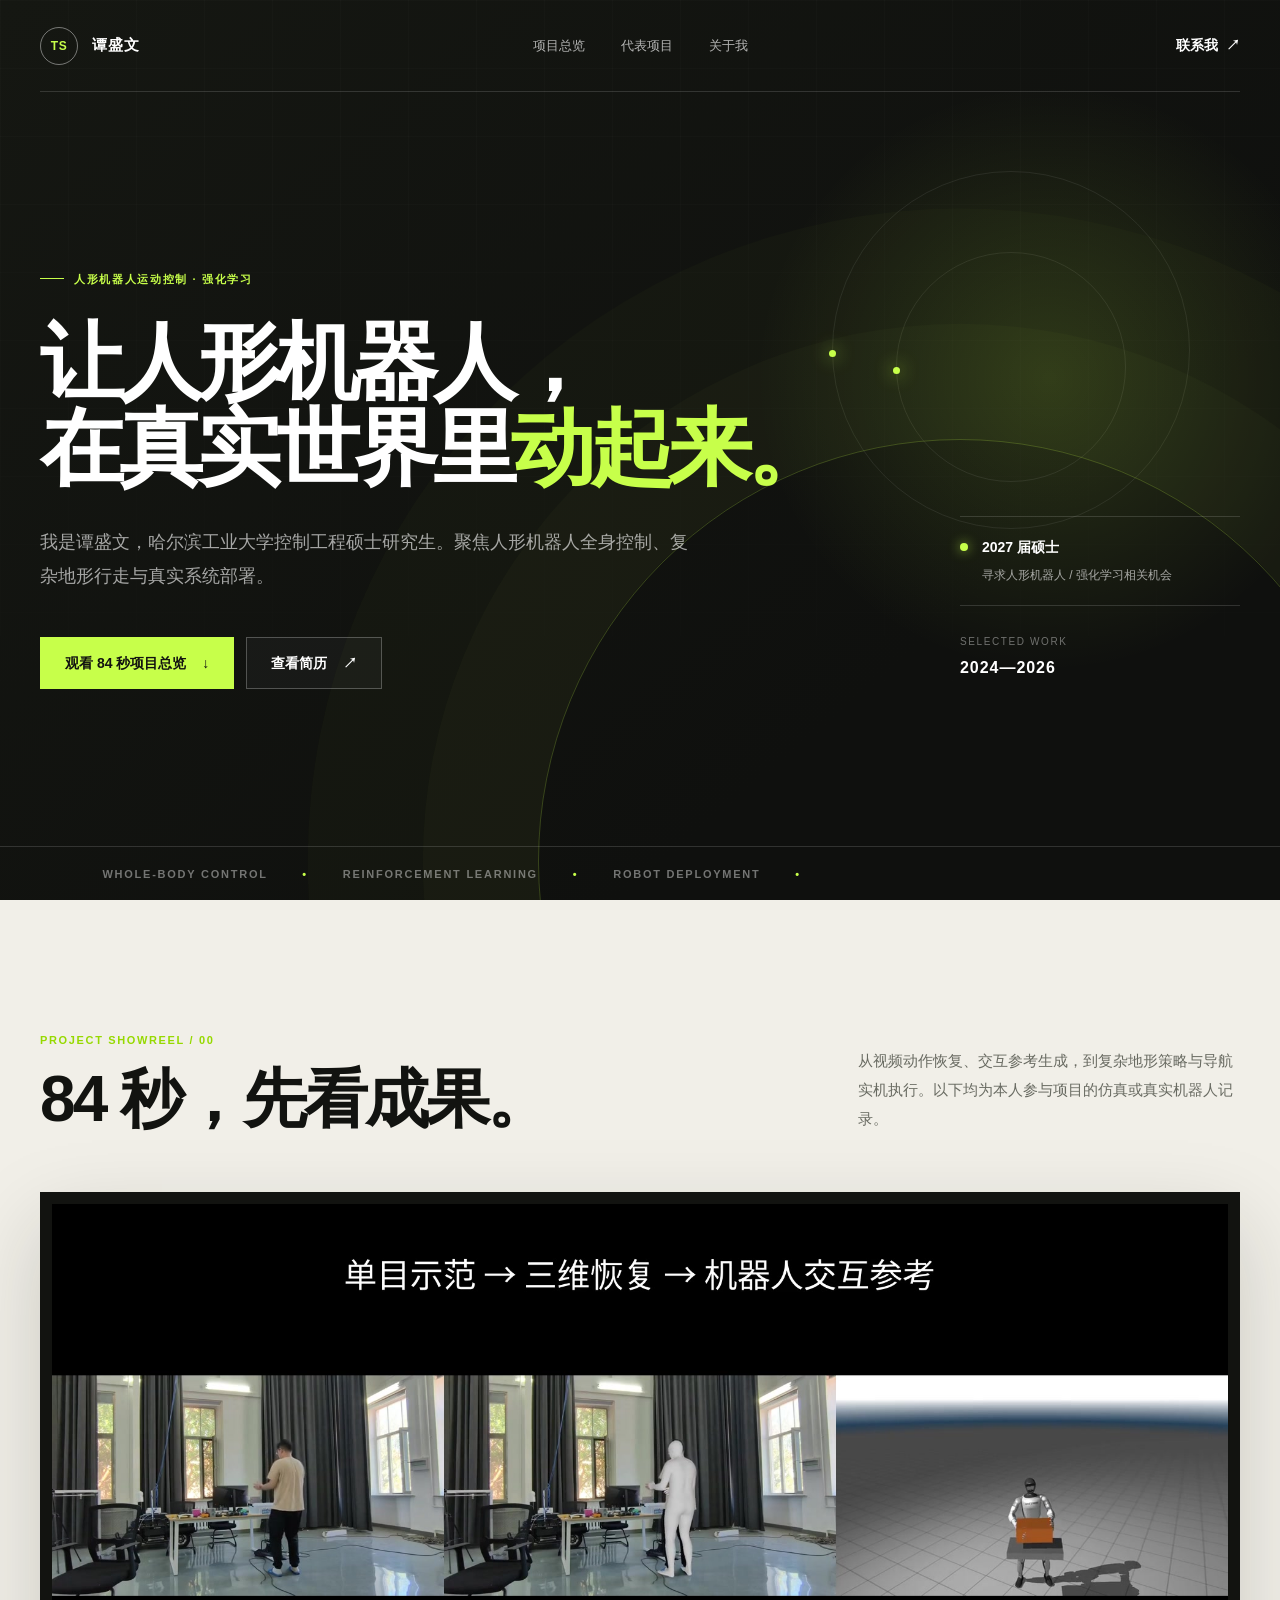
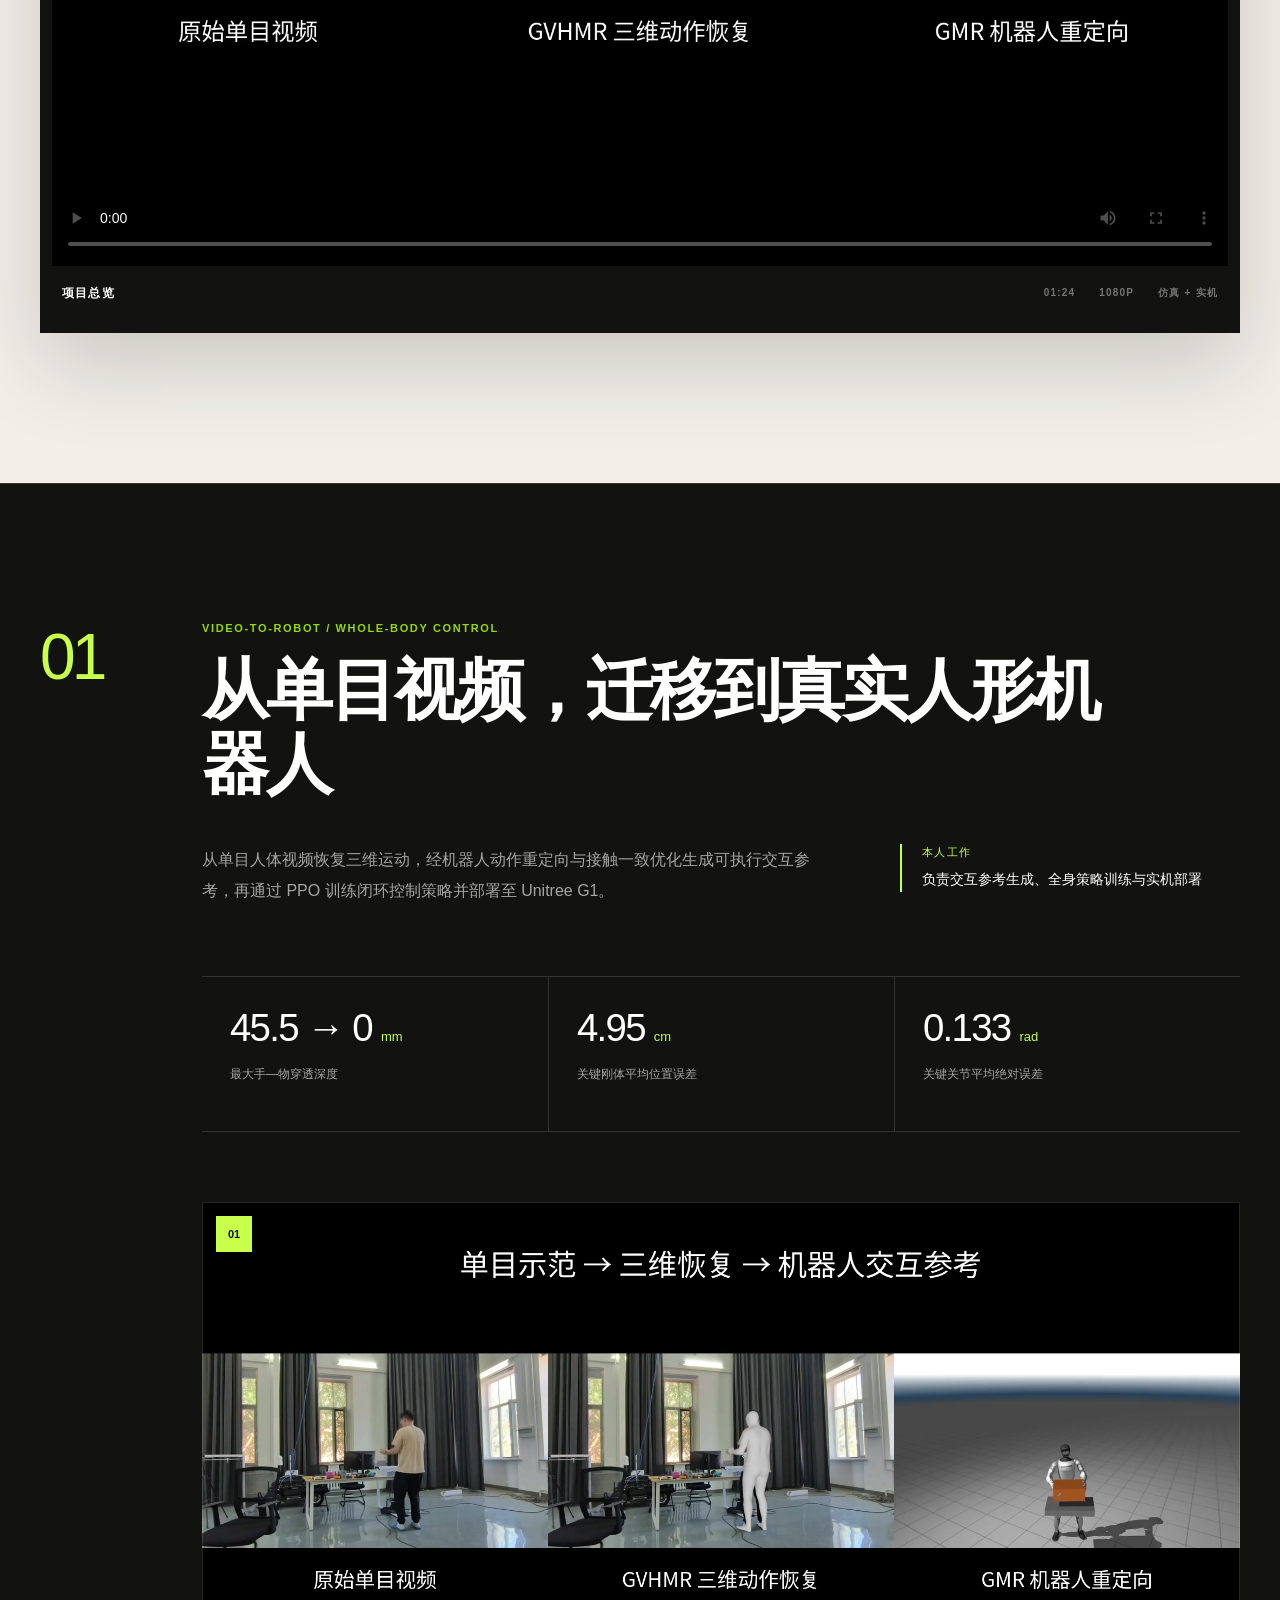
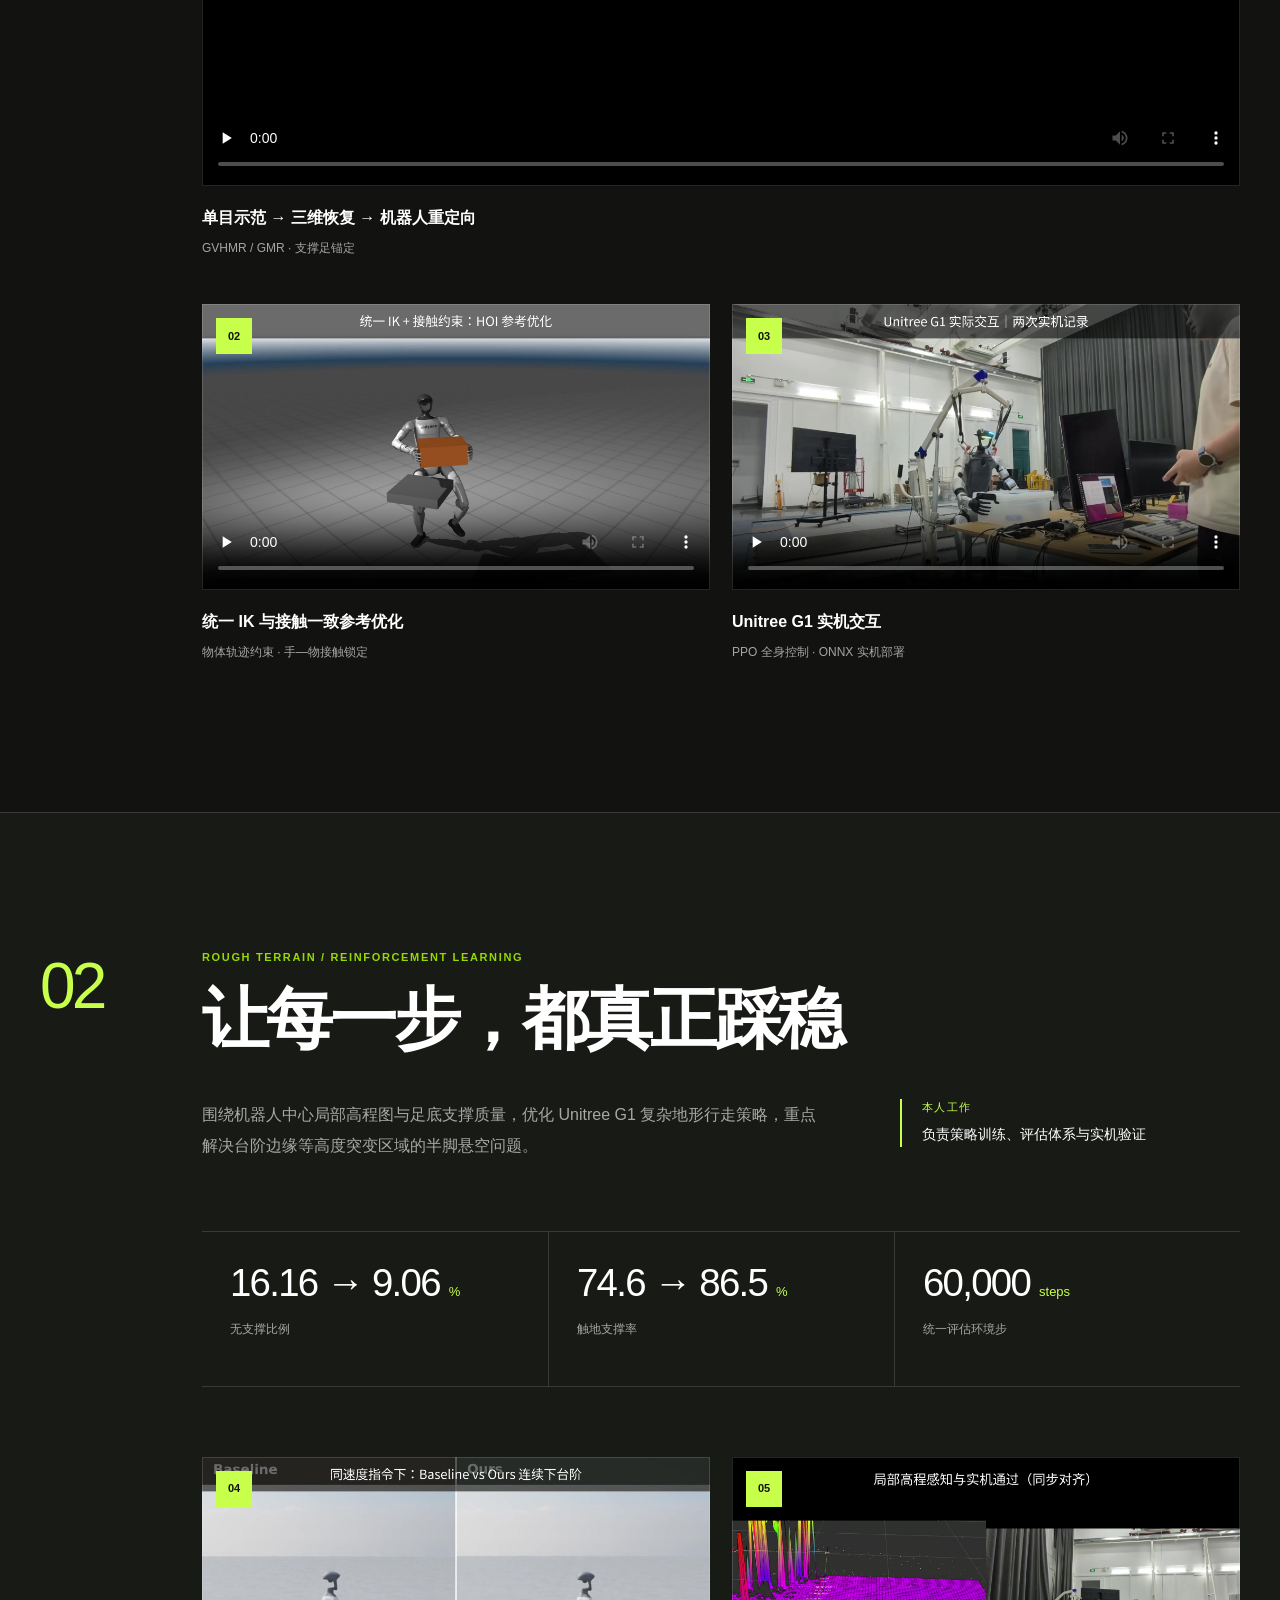
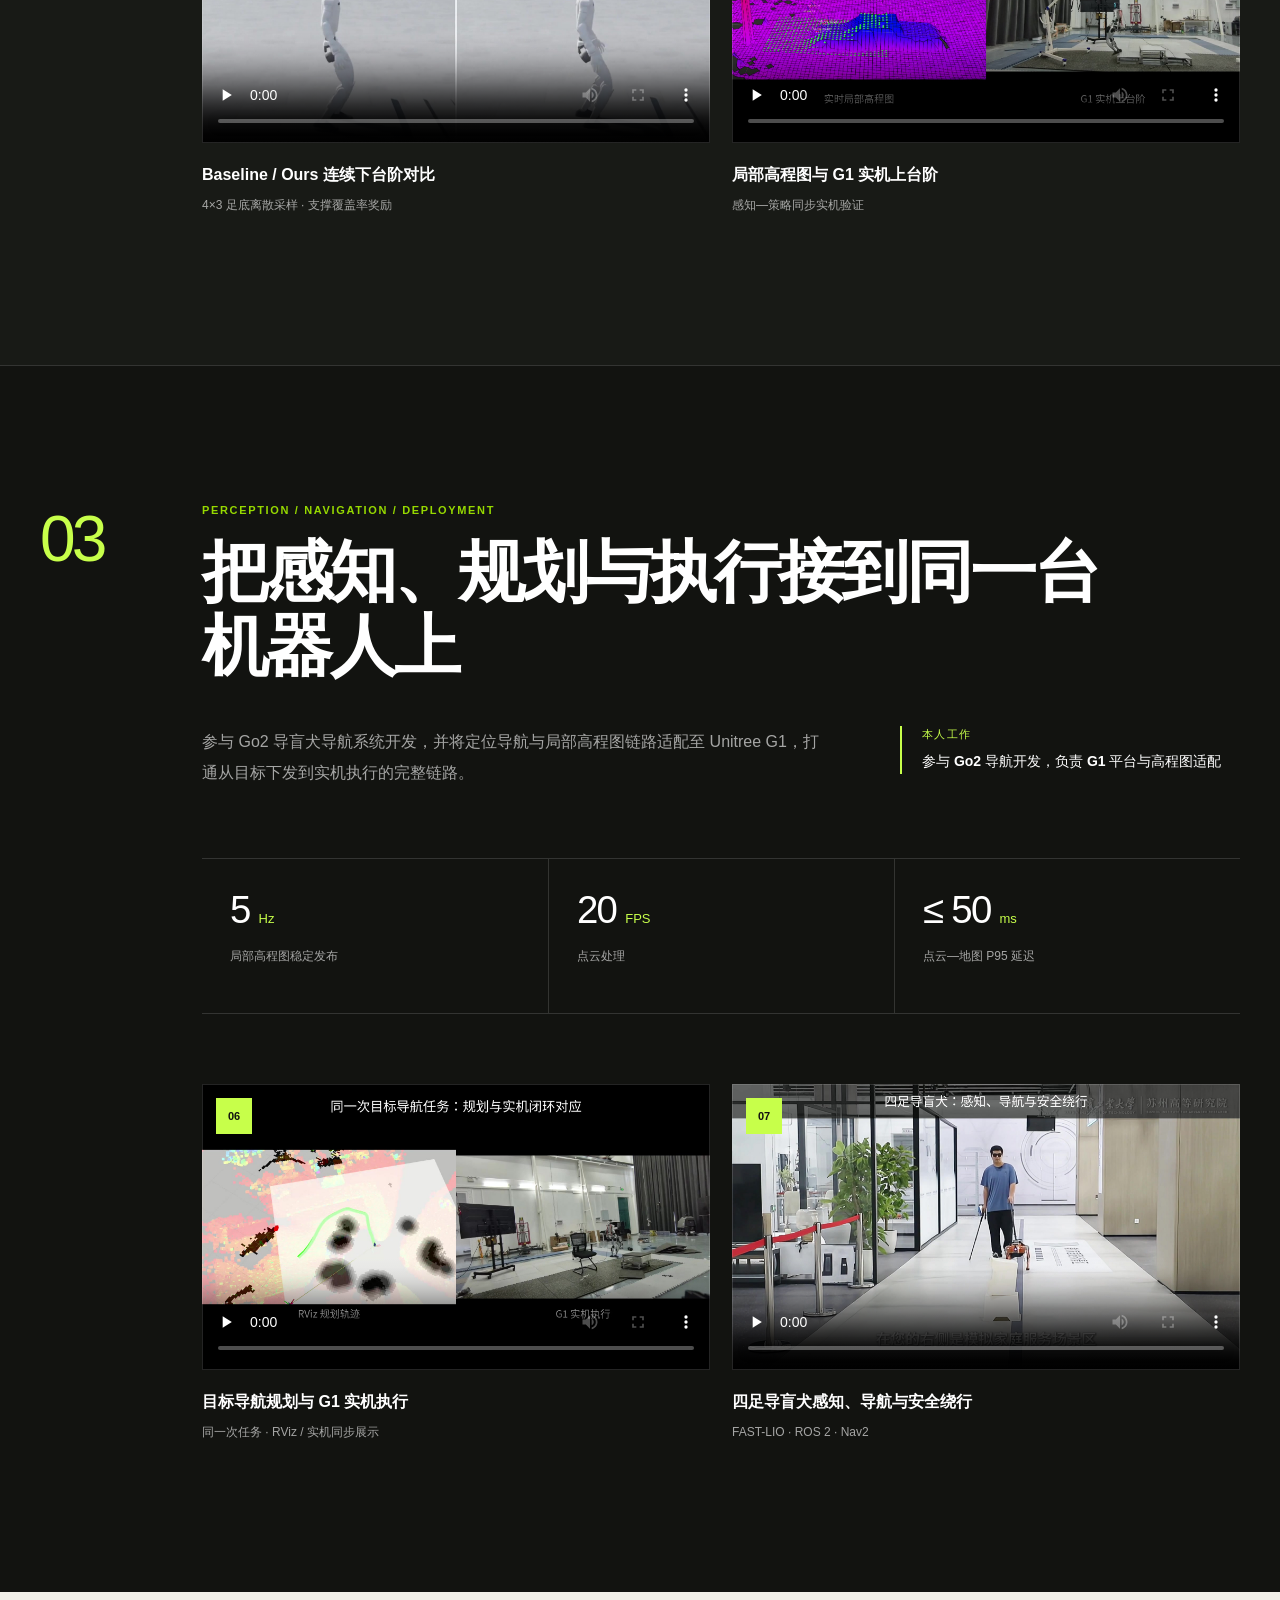
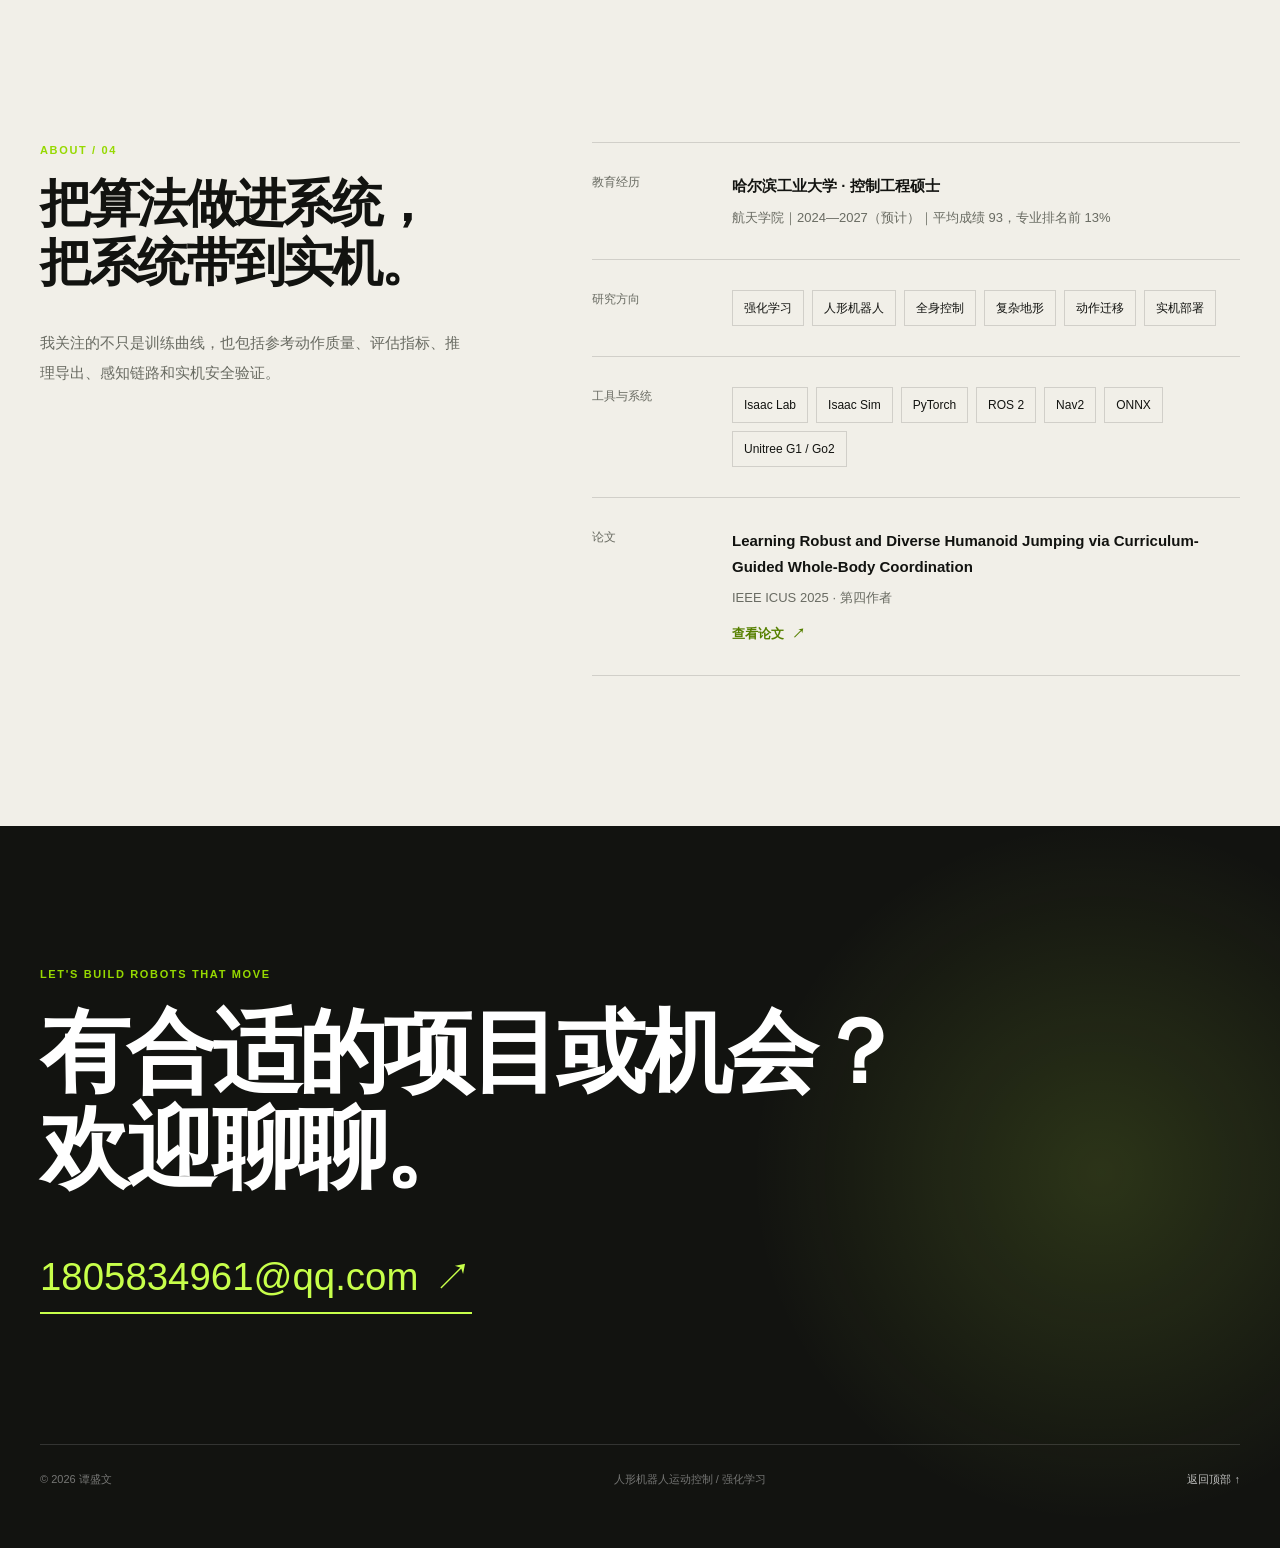
==== index.html @ d5a9093e "Publish portfolio" ====
<!DOCTYPE html><html lang="zh-CN"><head><meta charSet="utf-8"/><meta name="viewport" content="width=device-width, initial-scale=1"/><link rel="stylesheet" href="/_next/static/css/index.BsGzOQAM.css" data-rsc-css-href="/_next/static/css/index.BsGzOQAM.css" data-precedence="vite-rsc/importer-resources"/><link rel="modulepreload" fetchPriority="low" href="/_next/static/chunks/index-ku5cQ2Yy.js"/><script src="/_next/static/chunks/rolldown-runtime-C60lm6uB.js" type="module" async=""></script><script src="/_next/static/chunks/framework-BgSIrAUN.js" type="module" async=""></script><link rel="modulepreload" href="/_next/static/chunks/layout-segment-context-DFaE6hGH.js" crossorigin=""/><script>Object.assign(((self[Symbol.for("vinext.navigationRuntime")]??={bootstrap:{routeManifest:null},functions:{}}).bootstrap.rsc??={rsc:[]}),{params:{},nav:{"pathname":"/","searchParams":[]}})</script><link rel="modulepreload" href="/_next/static/chunks/index-ku5cQ2Yy.js" />
</head><body><main><nav class="site-nav" aria-label="主导航"><a class="brand" href="#top" aria-label="谭盛文首页"><span class="brand-mark">TS</span><span class="brand-name">谭盛文</span></a><div class="nav-links"><a href="#showreel">项目总览</a><a href="#projects">代表项目</a><a href="#about">关于我</a></div><a class="nav-contact" href="mailto:1805834961@qq.com">联系我 <span aria-hidden="true">↗</span></a></nav><header class="hero" id="top"><div class="hero-grid" aria-hidden="true"></div><div class="hero-orbit hero-orbit-one" aria-hidden="true"></div><div class="hero-orbit hero-orbit-two" aria-hidden="true"></div><div class="hero-content page-shell"><div class="hero-copy"><p class="eyebrow"><span></span> 人形机器人运动控制 · 强化学习</p><h1>让人形机器人，<br/>在真实世界里<span>动起来。</span></h1><p class="hero-lead">我是谭盛文，哈尔滨工业大学控制工程硕士研究生。聚焦人形机器人全身控制、复杂地形行走与真实系统部署。</p><div class="hero-actions"><a class="button button-primary" href="#showreel">观看 84 秒项目总览 <span aria-hidden="true">↓</span></a><a class="button button-ghost" href="/files/tan-shengwen-resume.pdf" target="_blank" rel="noreferrer">查看简历 <span aria-hidden="true">↗</span></a></div></div><div class="hero-side"><div class="status-card"><span class="status-dot"></span><div><strong>2027 届硕士</strong><span>寻求人形机器人 / 强化学习相关机会</span></div></div><div class="hero-index"><span>SELECTED WORK</span><strong>2024—2026</strong></div></div></div><div class="hero-marquee" aria-hidden="true"><div>WHOLE-BODY CONTROL <i>•</i> REINFORCEMENT LEARNING <i>•</i> ROBOT DEPLOYMENT <i>•</i></div></div></header><section class="showreel section-light" id="showreel"><div class="page-shell"><div class="section-heading section-heading-wide"><div><p class="section-kicker">PROJECT SHOWREEL / 00</p><h2>84 秒，先看成果。</h2></div><p>从视频动作恢复、交互参考生成，到复杂地形策略与导航实机执行。以下均为本人参与项目的仿真或真实机器人记录。</p></div><div class="showreel-frame"><video controls="" playsInline="" preload="metadata" poster="/images/project-demo-cover.jpg" aria-label="谭盛文人形机器人项目 84 秒总览"><source src="/videos/project-demo.mp4" type="video/mp4"/>你的浏览器暂不支持视频播放。</video><div class="showreel-meta"><span>项目总览</span><span>01:24</span><span>1080P</span><span>仿真 + 实机</span></div></div></div></section><section class="projects" id="projects"><article class="project" id="interaction"><div class="page-shell project-layout"><aside class="project-number" aria-hidden="true">01</aside><div class="project-content"><header class="project-header"><p class="section-kicker">VIDEO-TO-ROBOT / WHOLE-BODY CONTROL</p><h2>从单目视频，迁移到真实人形机器人</h2><div class="project-intro"><p>从单目人体视频恢复三维运动，经机器人动作重定向与接触一致优化生成可执行交互参考，再通过 PPO 训练闭环控制策略并部署至 Unitree G1。</p><div class="role-tag"><span>本人工作</span><strong>负责交互参考生成、全身策略训练与实机部署</strong></div></div></header><div class="metrics" aria-label="从单目视频，迁移到真实人形机器人关键数据"><div class="metric"><div class="metric-value">45.5 → 0<!-- --> <small>mm</small></div><span>最大手—物穿透深度</span></div><div class="metric"><div class="metric-value">4.95<!-- --> <small>cm</small></div><span>关键刚体平均位置误差</span></div><div class="metric"><div class="metric-value">0.133<!-- --> <small>rad</small></div><span>关键关节平均绝对误差</span></div></div><div class="clip-grid clip-grid-3"><figure class="clip-card"><div class="clip-media"><video controls="" playsInline="" preload="none" poster="/images/01_monocular_to_reference_cover.jpg" aria-label="单目示范 → 三维恢复 → 机器人重定向"><source src="/videos/01_monocular_to_reference.mp4" type="video/mp4"/>你的浏览器暂不支持视频播放。</video><span class="clip-index">01</span></div><figcaption><h3>单目示范 → 三维恢复 → 机器人重定向</h3><p>GVHMR / GMR · 支撑足锚定</p></figcaption></figure><figure class="clip-card"><div class="clip-media"><video controls="" playsInline="" preload="none" poster="/images/02_ik_contact_reference_cover.jpg" aria-label="统一 IK 与接触一致参考优化"><source src="/videos/02_ik_contact_reference.mp4" type="video/mp4"/>你的浏览器暂不支持视频播放。</video><span class="clip-index">02</span></div><figcaption><h3>统一 IK 与接触一致参考优化</h3><p>物体轨迹约束 · 手—物接触锁定</p></figcaption></figure><figure class="clip-card"><div class="clip-media"><video controls="" playsInline="" preload="none" poster="/images/03_real_interaction_cover.jpg" aria-label="Unitree G1 实机交互"><source src="/videos/03_real_interaction.mp4" type="video/mp4"/>你的浏览器暂不支持视频播放。</video><span class="clip-index">03</span></div><figcaption><h3>Unitree G1 实机交互</h3><p>PPO 全身控制 · ONNX 实机部署</p></figcaption></figure></div></div></div></article><article class="project" id="terrain"><div class="page-shell project-layout"><aside class="project-number" aria-hidden="true">02</aside><div class="project-content"><header class="project-header"><p class="section-kicker">ROUGH TERRAIN / REINFORCEMENT LEARNING</p><h2>让每一步，都真正踩稳</h2><div class="project-intro"><p>围绕机器人中心局部高程图与足底支撑质量，优化 Unitree G1 复杂地形行走策略，重点解决台阶边缘等高度突变区域的半脚悬空问题。</p><div class="role-tag"><span>本人工作</span><strong>负责策略训练、评估体系与实机验证</strong></div></div></header><div class="metrics" aria-label="让每一步，都真正踩稳关键数据"><div class="metric"><div class="metric-value">16.16 → 9.06<!-- --> <small>%</small></div><span>无支撑比例</span></div><div class="metric"><div class="metric-value">74.6 → 86.5<!-- --> <small>%</small></div><span>触地支撑率</span></div><div class="metric"><div class="metric-value">60,000<!-- --> <small>steps</small></div><span>统一评估环境步</span></div></div><div class="clip-grid clip-grid-2"><figure class="clip-card"><div class="clip-media"><video controls="" playsInline="" preload="none" poster="/images/04_terrain_baseline_vs_ours_cover.jpg" aria-label="Baseline / Ours 连续下台阶对比"><source src="/videos/04_terrain_baseline_vs_ours.mp4" type="video/mp4"/>你的浏览器暂不支持视频播放。</video><span class="clip-index">04</span></div><figcaption><h3>Baseline / Ours 连续下台阶对比</h3><p>4×3 足底离散采样 · 支撑覆盖率奖励</p></figcaption></figure><figure class="clip-card"><div class="clip-media"><video controls="" playsInline="" preload="none" poster="/images/05_g1_real_stairs_cover.jpg" aria-label="局部高程图与 G1 实机上台阶"><source src="/videos/05_g1_real_stairs.mp4" type="video/mp4"/>你的浏览器暂不支持视频播放。</video><span class="clip-index">05</span></div><figcaption><h3>局部高程图与 G1 实机上台阶</h3><p>感知—策略同步实机验证</p></figcaption></figure></div></div></div></article><article class="project" id="navigation"><div class="page-shell project-layout"><aside class="project-number" aria-hidden="true">03</aside><div class="project-content"><header class="project-header"><p class="section-kicker">PERCEPTION / NAVIGATION / DEPLOYMENT</p><h2>把感知、规划与执行接到同一台机器人上</h2><div class="project-intro"><p>参与 Go2 导盲犬导航系统开发，并将定位导航与局部高程图链路适配至 Unitree G1，打通从目标下发到实机执行的完整链路。</p><div class="role-tag"><span>本人工作</span><strong>参与 Go2 导航开发，负责 G1 平台与高程图适配</strong></div></div></header><div class="metrics" aria-label="把感知、规划与执行接到同一台机器人上关键数据"><div class="metric"><div class="metric-value">5<!-- --> <small>Hz</small></div><span>局部高程图稳定发布</span></div><div class="metric"><div class="metric-value">20<!-- --> <small>FPS</small></div><span>点云处理</span></div><div class="metric"><div class="metric-value">≤ 50<!-- --> <small>ms</small></div><span>点云—地图 P95 延迟</span></div></div><div class="clip-grid clip-grid-2"><figure class="clip-card"><div class="clip-media"><video controls="" playsInline="" preload="none" poster="/images/06_navigation_planning_execution_cover.jpg" aria-label="目标导航规划与 G1 实机执行"><source src="/videos/06_navigation_planning_execution.mp4" type="video/mp4"/>你的浏览器暂不支持视频播放。</video><span class="clip-index">06</span></div><figcaption><h3>目标导航规划与 G1 实机执行</h3><p>同一次任务 · RViz / 实机同步展示</p></figcaption></figure><figure class="clip-card"><div class="clip-media"><video controls="" playsInline="" preload="none" poster="/images/07_guide_dog_demo_cover.jpg" aria-label="四足导盲犬感知、导航与安全绕行"><source src="/videos/07_guide_dog_demo.mp4" type="video/mp4"/>你的浏览器暂不支持视频播放。</video><span class="clip-index">07</span></div><figcaption><h3>四足导盲犬感知、导航与安全绕行</h3><p>FAST-LIO · ROS 2 · Nav2</p></figcaption></figure></div></div></div></article></section><section class="about section-light" id="about"><div class="page-shell about-grid"><div class="about-title"><p class="section-kicker">ABOUT / 04</p><h2>把算法做进系统，<br/>把系统带到实机。</h2><p>我关注的不只是训练曲线，也包括参考动作质量、评估指标、推理导出、感知链路和实机安全验证。</p></div><div class="about-details"><div class="about-row"><span>教育经历</span><div><strong>哈尔滨工业大学 · 控制工程硕士</strong><p>航天学院｜2024—2027（预计）｜平均成绩 93，专业排名前 13%</p></div></div><div class="about-row"><span>研究方向</span><div class="skill-cloud"><i>强化学习</i><i>人形机器人</i><i>全身控制</i><i>复杂地形</i><i>动作迁移</i><i>实机部署</i></div></div><div class="about-row"><span>工具与系统</span><div class="skill-cloud"><i>Isaac Lab</i><i>Isaac Sim</i><i>PyTorch</i><i>ROS 2</i><i>Nav2</i><i>ONNX</i><i>Unitree G1 / Go2</i></div></div><div class="about-row"><span>论文</span><div><strong>Learning Robust and Diverse Humanoid Jumping via Curriculum-Guided Whole-Body Coordination</strong><p>IEEE ICUS 2025 · 第四作者</p><a class="text-link" href="https://doi.org/10.1109/ICUS66297.2025.11295093" target="_blank" rel="noreferrer">查看论文 <span aria-hidden="true">↗</span></a></div></div></div></div></section><footer class="footer" id="contact"><div class="page-shell"><p class="section-kicker">LET&#x27;S BUILD ROBOTS THAT MOVE</p><h2>有合适的项目或机会？<br/>欢迎聊聊。</h2><a class="footer-email" href="mailto:1805834961@qq.com">1805834961@qq.com <span aria-hidden="true">↗</span></a><div class="footer-bottom"><span>© 2026 谭盛文</span><span>人形机器人运动控制 / 强化学习</span><a href="#top">返回顶部 ↑</a></div></div></footer></main><!--$--><!--/$--><div hidden=""><!--$--><div hidden=""><title>谭盛文｜人形机器人运动控制与强化学习</title><meta name="description" content="谭盛文的个人作品集：人形机器人全身控制、复杂地形行走、动作迁移与真实机器人系统部署。"><meta property="og:title" content="谭盛文｜人形机器人运动控制与强化学习"><meta property="og:description" content="谭盛文的个人作品集：人形机器人全身控制、复杂地形行走、动作迁移与真实机器人系统部署。"><meta property="og:type" content="website"><meta property="og:locale" content="zh_CN"><meta property="og:image" content="https://kight71.github.io/og.png"><meta property="og:image:width" content="1792"><meta property="og:image:height" content="935"><meta property="og:image:alt" content="谭盛文｜人形机器人运动控制与强化学习"><meta name="twitter:card" content="summary_large_image"><meta name="twitter:title" content="谭盛文｜人形机器人运动控制与强化学习"><meta name="twitter:description" content="谭盛文的个人作品集：人形机器人全身控制、复杂地形行走、动作迁移与真实机器人系统部署。"><meta name="twitter:image" content="https://kight71.github.io/og.png"></div><!--/$--></div><script type="module" src="/_next/static/chunks/index-ku5cQ2Yy.js" id="_R_" async=""></script><script>((self[Symbol.for("vinext.navigationRuntime")]??={bootstrap:{routeManifest:null},functions:{}}).bootstrap.rsc??={rsc:[]}).rsc.push("4:I[\"8c0f216c4604\",[],\"Children\",1]\n")</script><script>((self[Symbol.for("vinext.navigationRuntime")]??={bootstrap:{routeManifest:null},functions:{}}).bootstrap.rsc??={rsc:[]}).rsc.push("5:I[\"593f344dc510\",[],\"GlobalErrorBoundary\",1]\n")</script><script>((self[Symbol.for("vinext.navigationRuntime")]??={bootstrap:{routeManifest:null},functions:{}}).bootstrap.rsc??={rsc:[]}).rsc.push("6:I[\"0b874ad30386\",[],\"default\",1]\n")</script><script>((self[Symbol.for("vinext.navigationRuntime")]??={bootstrap:{routeManifest:null},functions:{}}).bootstrap.rsc??={rsc:[]}).rsc.push("7:I[\"593f344dc510\",[],\"ErrorBoundary\",1]\n")</script><script>((self[Symbol.for("vinext.navigationRuntime")]??={bootstrap:{routeManifest:null},functions:{}}).bootstrap.rsc??={rsc:[]}).rsc.push("8:I[\"15c18cfaeeff\",[],\"LayoutSegmentProvider\",1]\n")</script><script>((self[Symbol.for("vinext.navigationRuntime")]??={bootstrap:{routeManifest:null},functions:{}}).bootstrap.rsc??={rsc:[]}).rsc.push("9:I[\"8c0f216c4604\",[],\"Slot\",1]\n")</script><script>((self[Symbol.for("vinext.navigationRuntime")]??={bootstrap:{routeManifest:null},functions:{}}).bootstrap.rsc??={rsc:[]}).rsc.push("a:I[\"9276801271d6\",[],\"AppRouterScrollTarget\",1]\n")</script><script>((self[Symbol.for("vinext.navigationRuntime")]??={bootstrap:{routeManifest:null},functions:{}}).bootstrap.rsc??={rsc:[]}).rsc.push("b:I[\"593f344dc510\",[],\"RedirectBoundary\",1]\n")</script><script>((self[Symbol.for("vinext.navigationRuntime")]??={bootstrap:{routeManifest:null},functions:{}}).bootstrap.rsc??={rsc:[]}).rsc.push("c:\"$Sreact.suspense\"\n")</script><script>((self[Symbol.for("vinext.navigationRuntime")]??={bootstrap:{routeManifest:null},functions:{}}).bootstrap.rsc??={rsc:[]}).rsc.push(":HL[\"/_next/static/css/index.BsGzOQAM.css\",\"style\"     ]\n")</script><script>((self[Symbol.for("vinext.navigationRuntime")]??={bootstrap:{routeManifest:null},functions:{}}).bootstrap.rsc??={rsc:[]}).rsc.push("0:{\"__route\":\"route:/\",\"__interceptionContext\":null,\"__layoutIds\":[\"layout:/\"],\"__rootLayout\":\"/\",\"__sourcePage\":\"/page\",\"__vinext_streaming_metadata_body:route:/\":\"$L1\",\"__vinext_streaming_metadata_outlet:route:/\":\"$L2\",\"page:/\":\"$L3\",\"layout:/\":[[[[\"$\",\"link\",\"css:/_next/static/css/index.BsGzOQAM.css\",{\"rel\":\"stylesheet\",\"precedence\":\"vite-rsc/importer-resources\",\"href\":\"/_next/static/css/index.BsGzOQAM.css\",\"data-rsc-css-href\":\"/_next/static/css/index.BsGzOQAM.css\"}],\"$undefined\"],[\"$\",\"html\",null,{\"lang\":\"zh-CN\",\"children\":[\"$\",\"body\",null,{\"children\":[\"$\",\"$L4\",null,{}]}]}]],null],\"route:/\":[[[\"$\",\"meta\",null,{\"charSet\":\"utf-8\"}],null,[[\"$\",\"meta\",\"0\",{\"name\":\"viewport\",\"content\":\"width=device-width, initial-scale=1\"}]]],[\"$\",\"$L5\",null,{\"fallback\":\"$6\",\"children\":[\"$\",\"$L7\",null,{\"fallback\":\"$6\",\"children\":[\"$\",\"$L8\",null,{\"providerId\":\"layout:/\",\"segmentMap\":{\"children\":[]},\"children\":[\"$\",\"$L9\",null,{\"id\":\"layout:/\",\"parallelSlots\":\"$undefined\",\"children\":[\"$\",\"$La\",null,{\"children\":[\"$\",\"$Lb\",null,{\"children\":[[\"$\",\"$L8\",null,{\"providerId\":\"page:/\",\"segmentMap\":{\"children\":[\"__PAGE__\"]},\"children\":[\"$\",\"$L9\",null,{\"id\":\"page:/\"}]}],[\"$\",\"$c\",null,{\"fallback\":null,\"children\":[\"$\",\"$L9\",null,{\"id\":\"__vinext_streaming_metadata_outlet:route:/\"}]}]]}]}]}]}]}]}],null,[\"$\",\"div\",null,{\"hidden\":true,\"children\":[\"$\",\"$c\",null,{\"fallback\":null,\"children\":[\"$\",\"$L9\",null,{\"id\":\"__vinext_streaming_metadata_body:route:/\"}]}]}]],\"__layoutFlags\":{\"layout:/\":\"s\"},\"__artifactCompatibility\":{\"schemaVersion\":1,\"graphVersion\":\"app-route-graph:1177fd80f83fa7b0\",\"deploymentVersion\":\"04f070d0-1db5-4d54-81cc-ac500a8a8ccc\",\"appElementsSchemaVersion\":1,\"rscPayloadSchemaVersion\":1,\"rootBoundaryId\":\"/\",\"renderEpoch\":null},\"__renderObservation\":{\"schemaVersion\":1,\"output\":{\"kind\":\"app-rsc\",\"mountedSlotsFingerprint\":null,\"renderEpoch\":null,\"rootBoundaryId\":\"/\",\"routeId\":\"route:/\"},\"completeness\":\"partial\",\"boundaryOutcome\":{\"kind\":\"unknown\"},\"requestApis\":[{\"kind\":\"connection\",\"status\":\"unknown\"},{\"kind\":\"cookies\",\"status\":\"unknown\"},{\"kind\":\"draftMode\",\"status\":\"unknown\"},{\"kind\":\"headers\",\"status\":\"observed\"},{\"kind\":\"params\",\"status\":\"unknown\"},{\"kind\":\"searchParams\",\"status\":\"unknown\"}],\"dynamicFetches\":[],\"cacheTags\":[\"/\",\"_N_T_/\",\"_N_T_/index\",\"_N_T_/layout\",\"_N_T_/page\"],\"pathTags\":[\"/\"],\"cacheability\":\"unknown\",\"downgrade\":{\"target\":\"freshRender\",\"reasons\":[{\"code\":\"CP_DOWNGRADE_CACHEABILITY_UNKNOWN\",\"target\":\"freshRender\"},{\"code\":\"CP_DOWNGRADE_INCOMPLETE_OBSERVATION\",\"completeness\":\"partial\",\"target\":\"freshRender\"},{\"code\":\"CP_DOWNGRADE_UNKNOWN_REQUEST_API\",\"requestApi\":\"connection\",\"target\":\"freshRender\"},{\"code\":\"CP_DOWNGRADE_UNKNOWN_REQUEST_API\",\"requestApi\":\"cookies\",\"target\":\"freshRender\"},{\"code\":\"CP_DOWNGRADE_UNKNOWN_REQUEST_API\",\"requestApi\":\"draftMode\",\"target\":\"freshRender\"},{\"code\":\"CP_DOWNGRADE_PRIVATE_REQUEST_API\",\"requestApi\":\"headers\",\"target\":\"private\"},{\"code\":\"CP_DOWNGRADE_UNKNOWN_REQUEST_API\",\"requestApi\":\"params\",\"target\":\"freshRender\"},{\"code\":\"CP_DOWNGRADE_UNKNOWN_REQUEST_API\",\"requestApi\":\"searchParams\",\"target\":\"freshRender\"}],\"fallback\":{\"kind\":\"breakerFallback\",\"code\":\"CP_PRIVATE_DYNAMIC_DOWNGRADE\",\"mode\":\"renderFresh\",\"scope\":\"affectedOutput\",\"fields\":{\"reasonCodes\":[\"CP_DOWNGRADE_CACHEABILITY_UNKNOWN\",\"CP_DOWNGRADE_INCOMPLETE_OBSERVATION\",\"CP_DOWNGRADE_UNKNOWN_REQUEST_API\",\"CP_DOWNGRADE_UNKNOWN_REQUEST_API\",\"CP_DOWNGRADE_UNKNOWN_REQUEST_API\",\"CP_DOWNGRADE_PRIVATE_REQUEST_API\",\"CP_DOWNGRADE_UNKNOWN_REQUEST_API\",\"CP_DOWNGRADE_UNKNOWN_REQUEST_API\"],\"target\":\"freshRender\"}},\"isPublicCacheCandidate\":false}}}\n")</script><script>((self[Symbol.for("vinext.navigationRuntime")]??={bootstrap:{routeManifest:null},functions:{}}).bootstrap.rsc??={rsc:[]}).rsc.push("1:[\"$\",\"div\",null,{\"hidden\":true,\"dangerouslySetInnerHTML\":{\"__html\":\"\u003ctitle\u003e谭盛文｜人形机器人运动控制与强化学习\u003c/title\u003e\u003cmeta name=\\\"description\\\" content=\\\"谭盛文的个人作品集：人形机器人全身控制、复杂地形行走、动作迁移与真实机器人系统部署。\\\"\u003e\u003cmeta property=\\\"og:title\\\" content=\\\"谭盛文｜人形机器人运动控制与强化学习\\\"\u003e\u003cmeta property=\\\"og:description\\\" content=\\\"谭盛文的个人作品集：人形机器人全身控制、复杂地形行走、动作迁移与真实机器人系统部署。\\\"\u003e\u003cmeta property=\\\"og:type\\\" content=\\\"website\\\"\u003e\u003cmeta property=\\\"og:locale\\\" content=\\\"zh_CN\\\"\u003e\u003cmeta property=\\\"og:image\\\" content=\\\"https://kight71.github.io/og.png\\\"\u003e\u003cmeta property=\\\"og:image:width\\\" content=\\\"1792\\\"\u003e\u003cmeta property=\\\"og:image:height\\\" content=\\\"935\\\"\u003e\u003cmeta property=\\\"og:image:alt\\\" content=\\\"谭盛文｜人形机器人运动控制与强化学习\\\"\u003e\u003cmeta name=\\\"twitter:card\\\" content=\\\"summary_large_image\\\"\u003e\u003cmeta name=\\\"twitter:title\\\" content=\\\"谭盛文｜人形机器人运动控制与强化学习\\\"\u003e\u003cmeta name=\\\"twitter:description\\\" content=\\\"谭盛文的个人作品集：人形机器人全身控制、复杂地形行走、动作迁移与真实机器人系统部署。\\\"\u003e\u003cmeta name=\\\"twitter:image\\\" content=\\\"https://kight71.github.io/og.png\\\"\u003e\"}}]\n")</script><script>((self[Symbol.for("vinext.navigationRuntime")]??={bootstrap:{routeManifest:null},functions:{}}).bootstrap.rsc??={rsc:[]}).rsc.push("2:null\n")</script><script>((self[Symbol.for("vinext.navigationRuntime")]??={bootstrap:{routeManifest:null},functions:{}}).bootstrap.rsc??={rsc:[]}).rsc.push("3:[\"$\",\"main\",null,{\"children\":[[\"$\",\"nav\",null,{\"className\":\"site-nav\",\"aria-label\":\"主导航\",\"children\":[[\"$\",\"a\",null,{\"className\":\"brand\",\"href\":\"#top\",\"aria-label\":\"谭盛文首页\",\"children\":[[\"$\",\"span\",null,{\"className\":\"brand-mark\",\"children\":\"TS\"}],[\"$\",\"span\",null,{\"className\":\"brand-name\",\"children\":\"谭盛文\"}]]}],[\"$\",\"div\",null,{\"className\":\"nav-links\",\"children\":[[\"$\",\"a\",null,{\"href\":\"#showreel\",\"children\":\"项目总览\"}],[\"$\",\"a\",null,{\"href\":\"#projects\",\"children\":\"代表项目\"}],[\"$\",\"a\",null,{\"href\":\"#about\",\"children\":\"关于我\"}]]}],[\"$\",\"a\",null,{\"className\":\"nav-contact\",\"href\":\"mailto:1805834961@qq.com\",\"children\":[\"联系我 \",[\"$\",\"span\",null,{\"aria-hidden\":\"true\",\"children\":\"↗\"}]]}]]}],[\"$\",\"header\",null,{\"className\":\"hero\",\"id\":\"top\",\"children\":[[\"$\",\"div\",null,{\"className\":\"hero-grid\",\"aria-hidden\":\"true\"}],[\"$\",\"div\",null,{\"className\":\"hero-orbit hero-orbit-one\",\"aria-hidden\":\"true\"}],[\"$\",\"div\",null,{\"className\":\"hero-orbit hero-orbit-two\",\"aria-hidden\":\"true\"}],[\"$\",\"div\",null,{\"className\":\"hero-content page-shell\",\"children\":[[\"$\",\"div\",null,{\"className\":\"hero-copy\",\"children\":[[\"$\",\"p\",null,{\"className\":\"eyebrow\",\"children\":[[\"$\",\"span\",null,{}],\" 人形机器人运动控制 · 强化学习\"]}],[\"$\",\"h1\",null,{\"children\":[\"让人形机器人，\",[\"$\",\"br\",null,{}],\"在真实世界里\",[\"$\",\"span\",null,{\"children\":\"动起来。\"}]]}],[\"$\",\"p\",null,{\"className\":\"hero-lead\",\"children\":\"我是谭盛文，哈尔滨工业大学控制工程硕士研究生。聚焦人形机器人全身控制、复杂地形行走与真实系统部署。\"}],[\"$\",\"div\",null,{\"className\":\"hero-actions\",\"children\":[[\"$\",\"a\",null,{\"className\":\"button button-primary\",\"href\":\"#showreel\",\"children\":[\"观看 84 秒项目总览 \",[\"$\",\"span\",null,{\"aria-hidden\":\"true\",\"children\":\"↓\"}]]}],[\"$\",\"a\",null,{\"className\":\"button button-ghost\",\"href\":\"/files/tan-shengwen-resume.pdf\",\"target\":\"_blank\",\"rel\":\"noreferrer\",\"children\":[\"查看简历 \",[\"$\",\"span\",null,{\"aria-hidden\":\"true\",\"children\":\"↗\"}]]}]]}]]}],[\"$\",\"div\",null,{\"className\":\"hero-side\",\"children\":[[\"$\",\"div\",null,{\"className\":\"status-card\",\"children\":[[\"$\",\"span\",null,{\"className\":\"status-dot\"}],[\"$\",\"div\",null,{\"children\":[[\"$\",\"strong\",null,{\"children\":\"2027 届硕士\"}],[\"$\",\"span\",null,{\"children\":\"寻求人形机器人 / 强化学习相关机会\"}]]}]]}],[\"$\",\"div\",null,{\"className\":\"hero-index\",\"children\":[[\"$\",\"span\",null,{\"children\":\"SELECTED WORK\"}],[\"$\",\"strong\",null,{\"children\":\"2024—2026\"}]]}]]}]]}],[\"$\",\"div\",null,{\"className\":\"hero-marquee\",\"aria-hidden\":\"true\",\"children\":[\"$\",\"div\",null,{\"children\":[\"WHOLE-BODY CONTROL \",[\"$\",\"i\",null,{\"children\":\"•\"}],\" REINFORCEMENT LEARNING \",[\"$\",\"i\",null,{\"children\":\"•\"}],\" ROBOT DEPLOYMENT \",[\"$\",\"i\",null,{\"children\":\"•\"}]]}]}]]}],[\"$\",\"section\",null,{\"className\":\"showreel section-light\",\"id\":\"showreel\",\"children\":[\"$\",\"div\",null,{\"className\":\"page-shell\",\"children\":[[\"$\",\"div\",null,{\"className\":\"section-heading section-heading-wide\",\"children\":[[\"$\",\"div\",null,{\"children\":[[\"$\",\"p\",null,{\"className\":\"section-kicker\",\"children\":\"PROJECT SHOWREEL / 00\"}],[\"$\",\"h2\",null,{\"children\":\"84 秒，先看成果。\"}]]}],[\"$\",\"p\",null,{\"children\":\"从视频动作恢复、交互参考生成，到复杂地形策略与导航实机执行。以下均为本人参与项目的仿真或真实机器人记录。\"}]]}],[\"$\",\"div\",null,{\"className\":\"showreel-frame\",\"children\":[[\"$\",\"video\",null,{\"controls\":true,\"playsInline\":true,\"preload\":\"metadata\",\"poster\":\"/images/project-demo-cover.jpg\",\"aria-label\":\"谭盛文人形机器人项目 84 秒总览\",\"children\":[[\"$\",\"source\",null,{\"src\":\"/videos/project-demo.mp4\",\"type\":\"video/mp4\"}],\"你的浏览器暂不支持视频播放。\"]}],[\"$\",\"div\",null,{\"className\":\"showreel-meta\",\"children\":[[\"$\",\"span\",null,{\"children\":\"项目总览\"}],[\"$\",\"span\",null,{\"children\":\"01:24\"}],[\"$\",\"span\",null,{\"children\":\"1080P\"}],[\"$\",\"span\",null,{\"children\":\"仿真 + 实机\"}]]}]]}]]}]}],[\"$\",\"section\",null,{\"className\":\"projects\",\"id\":\"projects\",\"children\":[[\"$\",\"article\",\"interaction\",{\"className\":\"project\",\"id\":\"interaction\",\"children\":[\"$\",\"div\",null,{\"className\":\"page-shell project-layout\",\"children\":[[\"$\",\"aside\",null,{\"className\":\"project-number\",\"aria-hidden\":\"true\",\"children\":\"01\"}],[\"$\",\"div\",null,{\"className\":\"project-content\",\"children\":[[\"$\",\"header\",null,{\"className\":\"project-header\",\"children\":[[\"$\",\"p\",null,{\"className\":\"section-kicker\",\"children\":\"VIDEO-TO-ROBOT / WHOLE-BODY CONTROL\"}],[\"$\",\"h2\",null,{\"children\":\"从单目视频，迁移到真实人形机器人\"}],[\"$\",\"div\",null,{\"className\":\"project-intro\",\"children\":[[\"$\",\"p\",null,{\"children\":\"从单目人体视频恢复三维运动，经机器人动作重定向与接触一致优化生成可执行交互参考，再通过 PPO 训练闭环控制策略并部署至 Unitree G1。\"}],[\"$\",\"div\",null,{\"className\":\"role-tag\",\"children\":[[\"$\",\"span\",null,{\"children\":\"本人工作\"}],[\"$\",\"strong\",null,{\"children\":\"负责交互参考生成、全身策略训练与实机部署\"}]]}]]}]]}],[\"$\",\"div\",null,{\"className\":\"metrics\",\"aria-label\":\"从单目视频，迁移到真实人形机器人关键数据\",\"children\":[[\"$\",\"div\",\"最大手—物穿透深度\",{\"className\":\"metric\",\"children\":[[\"$\",\"div\",null,{\"className\":\"metric-value\",\"children\":[\"45.5 → 0\",\" \",[\"$\",\"small\",null,{\"children\":\"mm\"}]]}],[\"$\",\"span\",null,{\"children\":\"最大手—物穿透深度\"}]]}],[\"$\",\"div\",\"关键刚体平均位置误差\",{\"className\":\"metric\",\"children\":[[\"$\",\"div\",null,{\"className\":\"metric-value\",\"children\":[\"4.95\",\" \",[\"$\",\"small\",null,{\"children\":\"cm\"}]]}],[\"$\",\"span\",null,{\"children\":\"关键刚体平均位置误差\"}]]}],\"$Ld\"]}],\"$Le\"]}]]}]}],\"$Lf\",\"$L10\"]}],\"$L11\",\"$L12\"]}]\n")</script><script>((self[Symbol.for("vinext.navigationRuntime")]??={bootstrap:{routeManifest:null},functions:{}}).bootstrap.rsc??={rsc:[]}).rsc.push("d:[\"$\",\"div\",\"关键关节平均绝对误差\",{\"className\":\"metric\",\"children\":[[\"$\",\"div\",null,{\"className\":\"metric-value\",\"children\":[\"0.133\",\" \",[\"$\",\"small\",null,{\"children\":\"rad\"}]]}],[\"$\",\"span\",null,{\"children\":\"关键关节平均绝对误差\"}]]}]\n")</script><script>((self[Symbol.for("vinext.navigationRuntime")]??={bootstrap:{routeManifest:null},functions:{}}).bootstrap.rsc??={rsc:[]}).rsc.push("e:[\"$\",\"div\",null,{\"className\":\"clip-grid clip-grid-3\",\"children\":[[\"$\",\"figure\",\"01\",{\"className\":\"clip-card\",\"children\":[[\"$\",\"div\",null,{\"className\":\"clip-media\",\"children\":[[\"$\",\"video\",null,{\"controls\":true,\"playsInline\":true,\"preload\":\"none\",\"poster\":\"/images/01_monocular_to_reference_cover.jpg\",\"aria-label\":\"单目示范 → 三维恢复 → 机器人重定向\",\"children\":[[\"$\",\"source\",null,{\"src\":\"/videos/01_monocular_to_reference.mp4\",\"type\":\"video/mp4\"}],\"你的浏览器暂不支持视频播放。\"]}],[\"$\",\"span\",null,{\"className\":\"clip-index\",\"children\":\"01\"}]]}],[\"$\",\"figcaption\",null,{\"children\":[[\"$\",\"h3\",null,{\"children\":\"单目示范 → 三维恢复 → 机器人重定向\"}],[\"$\",\"p\",null,{\"children\":\"GVHMR / GMR · 支撑足锚定\"}]]}]]}],[\"$\",\"figure\",\"02\",{\"className\":\"clip-card\",\"children\":[[\"$\",\"div\",null,{\"className\":\"clip-media\",\"children\":[[\"$\",\"video\",null,{\"controls\":true,\"playsInline\":true,\"preload\":\"none\",\"poster\":\"/images/02_ik_contact_reference_cover.jpg\",\"aria-label\":\"统一 IK 与接触一致参考优化\",\"children\":[[\"$\",\"source\",null,{\"src\":\"/videos/02_ik_contact_reference.mp4\",\"type\":\"video/mp4\"}],\"你的浏览器暂不支持视频播放。\"]}],[\"$\",\"span\",null,{\"className\":\"clip-index\",\"children\":\"02\"}]]}],[\"$\",\"figcaption\",null,{\"children\":[[\"$\",\"h3\",null,{\"children\":\"统一 IK 与接触一致参考优化\"}],[\"$\",\"p\",null,{\"children\":\"物体轨迹约束 · 手—物接触锁定\"}]]}]]}],[\"$\",\"figure\",\"03\",{\"className\":\"clip-card\",\"children\":[[\"$\",\"div\",null,{\"className\":\"clip-media\",\"children\":[[\"$\",\"video\",null,{\"controls\":true,\"playsInline\":true,\"preload\":\"none\",\"poster\":\"/images/03_real_interaction_cover.jpg\",\"aria-label\":\"Unitree G1 实机交互\",\"children\":[[\"$\",\"source\",null,{\"src\":\"/videos/03_real_interaction.mp4\",\"type\":\"video/mp4\"}],\"你的浏览器暂不支持视频播放。\"]}],[\"$\",\"span\",null,{\"className\":\"clip-index\",\"children\":\"03\"}]]}],[\"$\",\"figcaption\",null,{\"children\":[[\"$\",\"h3\",null,{\"children\":\"Unitree G1 实机交互\"}],[\"$\",\"p\",null,{\"children\":\"PPO 全身控制 · ONNX 实机部署\"}]]}]]}]]}]\n")</script><script>((self[Symbol.for("vinext.navigationRuntime")]??={bootstrap:{routeManifest:null},functions:{}}).bootstrap.rsc??={rsc:[]}).rsc.push("f:[\"$\",\"article\",\"terrain\",{\"className\":\"project\",\"id\":\"terrain\",\"children\":[\"$\",\"div\",null,{\"className\":\"page-shell project-layout\",\"children\":[[\"$\",\"aside\",null,{\"className\":\"project-number\",\"aria-hidden\":\"true\",\"children\":\"02\"}],[\"$\",\"div\",null,{\"className\":\"project-content\",\"children\":[[\"$\",\"header\",null,{\"className\":\"project-header\",\"children\":[[\"$\",\"p\",null,{\"className\":\"section-kicker\",\"children\":\"ROUGH TERRAIN / REINFORCEMENT LEARNING\"}],[\"$\",\"h2\",null,{\"children\":\"让每一步，都真正踩稳\"}],[\"$\",\"div\",null,{\"className\":\"project-intro\",\"children\":[[\"$\",\"p\",null,{\"children\":\"围绕机器人中心局部高程图与足底支撑质量，优化 Unitree G1 复杂地形行走策略，重点解决台阶边缘等高度突变区域的半脚悬空问题。\"}],[\"$\",\"div\",null,{\"className\":\"role-tag\",\"children\":[[\"$\",\"span\",null,{\"children\":\"本人工作\"}],[\"$\",\"strong\",null,{\"children\":\"负责策略训练、评估体系与实机验证\"}]]}]]}]]}],[\"$\",\"div\",null,{\"className\":\"metrics\",\"aria-label\":\"让每一步，都真正踩稳关键数据\",\"children\":[[\"$\",\"div\",\"无支撑比例\",{\"className\":\"metric\",\"children\":[[\"$\",\"div\",null,{\"className\":\"metric-value\",\"children\":[\"16.16 → 9.06\",\" \",[\"$\",\"small\",null,{\"children\":\"%\"}]]}],[\"$\",\"span\",null,{\"children\":\"无支撑比例\"}]]}],[\"$\",\"div\",\"触地支撑率\",{\"className\":\"metric\",\"children\":[[\"$\",\"div\",null,{\"className\":\"metric-value\",\"children\":[\"74.6 → 86.5\",\" \",[\"$\",\"small\",null,{\"children\":\"%\"}]]}],[\"$\",\"span\",null,{\"children\":\"触地支撑率\"}]]}],[\"$\",\"div\",\"统一评估环境步\",{\"className\":\"metric\",\"children\":[[\"$\",\"div\",null,{\"className\":\"metric-value\",\"children\":[\"60,000\",\" \",[\"$\",\"small\",null,{\"children\":\"steps\"}]]}],[\"$\",\"span\",null,{\"children\":\"统一评估环境步\"}]]}]]}],[\"$\",\"div\",null,{\"className\":\"clip-grid clip-grid-2\",\"children\":[[\"$\",\"figure\",\"04\",{\"className\":\"clip-card\",\"children\":[[\"$\",\"div\",null,{\"className\":\"clip-media\",\"children\":[[\"$\",\"video\",null,{\"controls\":true,\"playsInline\":true,\"preload\":\"none\",\"poster\":\"/images/04_terrain_baseline_vs_ours_cover.jpg\",\"aria-label\":\"Baseline / Ours 连续下台阶对比\",\"children\":[[\"$\",\"source\",null,{\"src\":\"/videos/04_terrain_baseline_vs_ours.mp4\",\"type\":\"video/mp4\"}],\"你的浏览器暂不支持视频播放。\"]}],[\"$\",\"span\",null,{\"className\":\"clip-index\",\"children\":\"04\"}]]}],[\"$\",\"figcaption\",null,{\"children\":[[\"$\",\"h3\",null,{\"children\":\"Baseline / Ours 连续下台阶对比\"}],[\"$\",\"p\",null,{\"children\":\"4×3 足底离散采样 · 支撑覆盖率奖励\"}]]}]]}],[\"$\",\"figure\",\"05\",{\"className\":\"clip-card\",\"children\":[[\"$\",\"div\",null,{\"className\":\"clip-media\",\"children\":[[\"$\",\"video\",null,{\"controls\":true,\"playsInline\":true,\"preload\":\"none\",\"poster\":\"/images/05_g1_real_stairs_cover.jpg\",\"aria-label\":\"局部高程图与 G1 实机上台阶\",\"children\":[[\"$\",\"source\",null,{\"src\":\"/videos/05_g1_real_stairs.mp4\",\"type\":\"video/mp4\"}],\"你的浏览器暂不支持视频播放。\"]}],[\"$\",\"span\",null,{\"className\":\"clip-index\",\"children\":\"05\"}]]}],[\"$\",\"figcaption\",null,{\"children\":[[\"$\",\"h3\",null,{\"children\":\"局部高程图与 G1 实机上台阶\"}],[\"$\",\"p\",null,{\"children\":\"感知—策略同步实机验证\"}]]}]]}]]}]]}]]}]}]\n")</script><script>((self[Symbol.for("vinext.navigationRuntime")]??={bootstrap:{routeManifest:null},functions:{}}).bootstrap.rsc??={rsc:[]}).rsc.push("10:[\"$\",\"article\",\"navigation\",{\"className\":\"project\",\"id\":\"navigation\",\"children\":[\"$\",\"div\",null,{\"className\":\"page-shell project-layout\",\"children\":[[\"$\",\"aside\",null,{\"className\":\"project-number\",\"aria-hidden\":\"true\",\"children\":\"03\"}],[\"$\",\"div\",null,{\"className\":\"project-content\",\"children\":[[\"$\",\"header\",null,{\"className\":\"project-header\",\"children\":[[\"$\",\"p\",null,{\"className\":\"section-kicker\",\"children\":\"PERCEPTION / NAVIGATION / DEPLOYMENT\"}],[\"$\",\"h2\",null,{\"children\":\"把感知、规划与执行接到同一台机器人上\"}],[\"$\",\"div\",null,{\"className\":\"project-intro\",\"children\":[[\"$\",\"p\",null,{\"children\":\"参与 Go2 导盲犬导航系统开发，并将定位导航与局部高程图链路适配至 Unitree G1，打通从目标下发到实机执行的完整链路。\"}],[\"$\",\"div\",null,{\"className\":\"role-tag\",\"children\":[[\"$\",\"span\",null,{\"children\":\"本人工作\"}],[\"$\",\"strong\",null,{\"children\":\"参与 Go2 导航开发，负责 G1 平台与高程图适配\"}]]}]]}]]}],[\"$\",\"div\",null,{\"className\":\"metrics\",\"aria-label\":\"把感知、规划与执行接到同一台机器人上关键数据\",\"children\":[[\"$\",\"div\",\"局部高程图稳定发布\",{\"className\":\"metric\",\"children\":[[\"$\",\"div\",null,{\"className\":\"metric-value\",\"children\":[\"5\",\" \",[\"$\",\"small\",null,{\"children\":\"Hz\"}]]}],[\"$\",\"span\",null,{\"children\":\"局部高程图稳定发布\"}]]}],[\"$\",\"div\",\"点云处理\",{\"className\":\"metric\",\"children\":[[\"$\",\"div\",null,{\"className\":\"metric-value\",\"children\":[\"20\",\" \",[\"$\",\"small\",null,{\"children\":\"FPS\"}]]}],[\"$\",\"span\",null,{\"children\":\"点云处理\"}]]}],[\"$\",\"div\",\"点云—地图 P95 延迟\",{\"className\":\"metric\",\"children\":[[\"$\",\"div\",null,{\"className\":\"metric-value\",\"children\":[\"≤ 50\",\" \",[\"$\",\"small\",null,{\"children\":\"ms\"}]]}],[\"$\",\"span\",null,{\"children\":\"点云—地图 P95 延迟\"}]]}]]}],[\"$\",\"div\",null,{\"className\":\"clip-grid clip-grid-2\",\"children\":[[\"$\",\"figure\",\"06\",{\"className\":\"clip-card\",\"children\":[[\"$\",\"div\",null,{\"className\":\"clip-media\",\"children\":[[\"$\",\"video\",null,{\"controls\":true,\"playsInline\":true,\"preload\":\"none\",\"poster\":\"/images/06_navigation_planning_execution_cover.jpg\",\"aria-label\":\"目标导航规划与 G1 实机执行\",\"children\":[[\"$\",\"source\",null,{\"src\":\"/videos/06_navigation_planning_execution.mp4\",\"type\":\"video/mp4\"}],\"你的浏览器暂不支持视频播放。\"]}],[\"$\",\"span\",null,{\"className\":\"clip-index\",\"children\":\"06\"}]]}],[\"$\",\"figcaption\",null,{\"children\":[[\"$\",\"h3\",null,{\"children\":\"目标导航规划与 G1 实机执行\"}],[\"$\",\"p\",null,{\"children\":\"同一次任务 · RViz / 实机同步展示\"}]]}]]}],[\"$\",\"figure\",\"07\",{\"className\":\"clip-card\",\"children\":[[\"$\",\"div\",null,{\"className\":\"clip-media\",\"children\":[[\"$\",\"video\",null,{\"controls\":true,\"playsInline\":true,\"preload\":\"none\",\"poster\":\"/images/07_guide_dog_demo_cover.jpg\",\"aria-label\":\"四足导盲犬感知、导航与安全绕行\",\"children\":[[\"$\",\"source\",null,{\"src\":\"/videos/07_guide_dog_demo.mp4\",\"type\":\"video/mp4\"}],\"你的浏览器暂不支持视频播放。\"]}],[\"$\",\"span\",null,{\"className\":\"clip-index\",\"children\":\"07\"}]]}],[\"$\",\"figcaption\",null,{\"children\":[[\"$\",\"h3\",null,{\"children\":\"四足导盲犬感知、导航与安全绕行\"}],[\"$\",\"p\",null,{\"children\":\"FAST-LIO · ROS 2 · Nav2\"}]]}]]}]]}]]}]]}]}]\n")</script><script>((self[Symbol.for("vinext.navigationRuntime")]??={bootstrap:{routeManifest:null},functions:{}}).bootstrap.rsc??={rsc:[]}).rsc.push("11:[\"$\",\"section\",null,{\"className\":\"about section-light\",\"id\":\"about\",\"children\":[\"$\",\"div\",null,{\"className\":\"page-shell about-grid\",\"children\":[[\"$\",\"div\",null,{\"className\":\"about-title\",\"children\":[[\"$\",\"p\",null,{\"className\":\"section-kicker\",\"children\":\"ABOUT / 04\"}],[\"$\",\"h2\",null,{\"children\":[\"把算法做进系统，\",[\"$\",\"br\",null,{}],\"把系统带到实机。\"]}],[\"$\",\"p\",null,{\"children\":\"我关注的不只是训练曲线，也包括参考动作质量、评估指标、推理导出、感知链路和实机安全验证。\"}]]}],[\"$\",\"div\",null,{\"className\":\"about-details\",\"children\":[[\"$\",\"div\",null,{\"className\":\"about-row\",\"children\":[[\"$\",\"span\",null,{\"children\":\"教育经历\"}],[\"$\",\"div\",null,{\"children\":[[\"$\",\"strong\",null,{\"children\":\"哈尔滨工业大学 · 控制工程硕士\"}],[\"$\",\"p\",null,{\"children\":\"航天学院｜2024—2027（预计）｜平均成绩 93，专业排名前 13%\"}]]}]]}],[\"$\",\"div\",null,{\"className\":\"about-row\",\"children\":[[\"$\",\"span\",null,{\"children\":\"研究方向\"}],[\"$\",\"div\",null,{\"className\":\"skill-cloud\",\"children\":[[\"$\",\"i\",null,{\"children\":\"强化学习\"}],[\"$\",\"i\",null,{\"children\":\"人形机器人\"}],[\"$\",\"i\",null,{\"children\":\"全身控制\"}],[\"$\",\"i\",null,{\"children\":\"复杂地形\"}],[\"$\",\"i\",null,{\"children\":\"动作迁移\"}],[\"$\",\"i\",null,{\"children\":\"实机部署\"}]]}]]}],[\"$\",\"div\",null,{\"className\":\"about-row\",\"children\":[[\"$\",\"span\",null,{\"children\":\"工具与系统\"}],[\"$\",\"div\",null,{\"className\":\"skill-cloud\",\"children\":[[\"$\",\"i\",null,{\"children\":\"Isaac Lab\"}],[\"$\",\"i\",null,{\"children\":\"Isaac Sim\"}],[\"$\",\"i\",null,{\"children\":\"PyTorch\"}],[\"$\",\"i\",null,{\"children\":\"ROS 2\"}],[\"$\",\"i\",null,{\"children\":\"Nav2\"}],[\"$\",\"i\",null,{\"children\":\"ONNX\"}],[\"$\",\"i\",null,{\"children\":\"Unitree G1 / Go2\"}]]}]]}],[\"$\",\"div\",null,{\"className\":\"about-row\",\"children\":[[\"$\",\"span\",null,{\"children\":\"论文\"}],[\"$\",\"div\",null,{\"children\":[[\"$\",\"strong\",null,{\"children\":\"Learning Robust and Diverse Humanoid Jumping via Curriculum-Guided Whole-Body Coordination\"}],[\"$\",\"p\",null,{\"children\":\"IEEE ICUS 2025 · 第四作者\"}],[\"$\",\"a\",null,{\"className\":\"text-link\",\"href\":\"https://doi.org/10.1109/ICUS66297.2025.11295093\",\"target\":\"_blank\",\"rel\":\"noreferrer\",\"children\":[\"查看论文 \",[\"$\",\"span\",null,{\"aria-hidden\":\"true\",\"children\":\"↗\"}]]}]]}]]}]]}]]}]}]\n")</script><script>((self[Symbol.for("vinext.navigationRuntime")]??={bootstrap:{routeManifest:null},functions:{}}).bootstrap.rsc??={rsc:[]}).rsc.push("12:[\"$\",\"footer\",null,{\"className\":\"footer\",\"id\":\"contact\",\"children\":[\"$\",\"div\",null,{\"className\":\"page-shell\",\"children\":[[\"$\",\"p\",null,{\"className\":\"section-kicker\",\"children\":\"LET'S BUILD ROBOTS THAT MOVE\"}],[\"$\",\"h2\",null,{\"children\":[\"有合适的项目或机会？\",[\"$\",\"br\",null,{}],\"欢迎聊聊。\"]}],[\"$\",\"a\",null,{\"className\":\"footer-email\",\"href\":\"mailto:1805834961@qq.com\",\"children\":[\"1805834961@qq.com \",[\"$\",\"span\",null,{\"aria-hidden\":\"true\",\"children\":\"↗\"}]]}],[\"$\",\"div\",null,{\"className\":\"footer-bottom\",\"children\":[[\"$\",\"span\",null,{\"children\":\"© 2026 谭盛文\"}],[\"$\",\"span\",null,{\"children\":\"人形机器人运动控制 / 强化学习\"}],[\"$\",\"a\",null,{\"href\":\"#top\",\"children\":\"返回顶部 ↑\"}]]}]]}]}]\n")</script><script>Object.assign(((self[Symbol.for("vinext.navigationRuntime")]??={bootstrap:{routeManifest:null},functions:{}}).bootstrap.rsc??={rsc:[]}),{"initialCacheKind":"dynamic"});((self[Symbol.for("vinext.navigationRuntime")]??={bootstrap:{routeManifest:null},functions:{}}).bootstrap.rsc??={rsc:[]}).done=true</script></body></html>
---- _next/static/css/index.BsGzOQAM.css ----
/*! tailwindcss v4.2.1 | MIT License | https://tailwindcss.com */
@layer theme{:root,:host{--font-sans:ui-sans-serif, system-ui, sans-serif, "Apple Color Emoji", "Segoe UI Emoji", "Segoe UI Symbol", "Noto Color Emoji";--font-mono:ui-monospace, SFMono-Regular, Menlo, Monaco, Consolas, "Liberation Mono", "Courier New", monospace;--spacing:.25rem;--default-font-family:var(--font-sans);--default-mono-font-family:var(--font-mono)}}@layer base{*,:after,:before{box-sizing:border-box;border:0 solid;margin:0;padding:0}::backdrop{box-sizing:border-box;border:0 solid;margin:0;padding:0}::file-selector-button{box-sizing:border-box;border:0 solid;margin:0;padding:0}html,:host{-webkit-text-size-adjust:100%;tab-size:4;line-height:1.5;font-family:var(--default-font-family,ui-sans-serif, system-ui, sans-serif, "Apple Color Emoji", "Segoe UI Emoji", "Segoe UI Symbol", "Noto Color Emoji");font-feature-settings:var(--default-font-feature-settings,normal);font-variation-settings:var(--default-font-variation-settings,normal);-webkit-tap-highlight-color:transparent}hr{height:0;color:inherit;border-top-width:1px}abbr:where([title]){-webkit-text-decoration:underline dotted;text-decoration:underline dotted}h1,h2,h3,h4,h5,h6{font-size:inherit;font-weight:inherit}a{color:inherit;-webkit-text-decoration:inherit;-webkit-text-decoration:inherit;-webkit-text-decoration:inherit;-webkit-text-decoration:inherit;text-decoration:inherit}b,strong{font-weight:bolder}code,kbd,samp,pre{font-family:var(--default-mono-font-family,ui-monospace, SFMono-Regular, Menlo, Monaco, Consolas, "Liberation Mono", "Courier New", monospace);font-feature-settings:var(--default-mono-font-feature-settings,normal);font-variation-settings:var(--default-mono-font-variation-settings,normal);font-size:1em}small{font-size:80%}sub,sup{vertical-align:baseline;font-size:75%;line-height:0;position:relative}sub{bottom:-.25em}sup{top:-.5em}table{text-indent:0;border-color:inherit;border-collapse:collapse}:-moz-focusring{outline:auto}progress{vertical-align:baseline}summary{display:list-item}ol,ul,menu{list-style:none}img,svg,video,canvas,audio,iframe,embed,object{vertical-align:middle;display:block}img,video{max-width:100%;height:auto}button,input,select,optgroup,textarea{font:inherit;font-feature-settings:inherit;font-variation-settings:inherit;letter-spacing:inherit;color:inherit;opacity:1;background-color:#0000;border-radius:0}::file-selector-button{font:inherit;font-feature-settings:inherit;font-variation-settings:inherit;letter-spacing:inherit;color:inherit;opacity:1;background-color:#0000;border-radius:0}:where(select:is([multiple],[size])) optgroup{font-weight:bolder}:where(select:is([multiple],[size])) optgroup option{padding-inline-start:20px}::file-selector-button{margin-inline-end:4px}::placeholder{opacity:1}@supports (not ((-webkit-appearance:-apple-pay-button))) or (contain-intrinsic-size:1px){::placeholder{color:currentColor}@supports (color:color-mix(in lab, red, red)){::placeholder{color:color-mix(in oklab, currentcolor 50%, transparent)}}}textarea{resize:vertical}::-webkit-search-decoration{-webkit-appearance:none}::-webkit-date-and-time-value{min-height:1lh;text-align:inherit}::-webkit-datetime-edit{display:inline-flex}::-webkit-datetime-edit-fields-wrapper{padding:0}::-webkit-datetime-edit{padding-block:0}::-webkit-datetime-edit-year-field{padding-block:0}::-webkit-datetime-edit-month-field{padding-block:0}::-webkit-datetime-edit-day-field{padding-block:0}::-webkit-datetime-edit-hour-field{padding-block:0}::-webkit-datetime-edit-minute-field{padding-block:0}::-webkit-datetime-edit-second-field{padding-block:0}::-webkit-datetime-edit-millisecond-field{padding-block:0}::-webkit-datetime-edit-meridiem-field{padding-block:0}::-webkit-calendar-picker-indicator{line-height:1}:-moz-ui-invalid{box-shadow:none}button,input:where([type=button],[type=reset],[type=submit]){-webkit-appearance:button;appearance:button}::file-selector-button{-webkit-appearance:button;appearance:button}::-webkit-inner-spin-button{height:auto}::-webkit-outer-spin-button{height:auto}[hidden]:where(:not([hidden=until-found])){display:none!important}}@layer components;@layer utilities{.start{inset-inline-start:var(--spacing)}.table{display:table}}:root{--ink:#121310;--ink-soft:#292b26;--paper:#f1efe8;--paper-strong:#fbfaf6;--acid:#c7ff4a;--acid-deep:#96d900;--line-dark:#ffffff24;--line-light:#12131024;--muted-dark:#ffffff9e;--muted-light:#696b62;--page:min(1280px, calc(100vw - 80px))}*{box-sizing:border-box}html{scroll-behavior:smooth;background:var(--ink)}body{background:var(--ink);color:#fff;-webkit-font-smoothing:antialiased;margin:0;font-family:Noto Sans SC,PingFang SC,Microsoft YaHei,Arial,sans-serif}a{color:inherit;text-decoration:none}button,a,video{-webkit-tap-highlight-color:transparent}::selection{color:var(--ink);background:var(--acid)}.page-shell{width:var(--page);margin-inline:auto}.site-nav{z-index:20;width:var(--page);border-bottom:1px solid var(--line-dark);grid-template-columns:1fr auto 1fr;align-items:center;min-height:92px;display:grid;position:absolute;top:0;left:50%;transform:translate(-50%)}.brand{align-items:center;gap:14px;width:fit-content;display:flex}.brand-mark{width:38px;height:38px;color:var(--acid);letter-spacing:.05em;border:1px solid #ffffff6b;border-radius:50%;place-items:center;font:700 12px/1 Arial,sans-serif;display:grid}.brand-name{letter-spacing:.08em;font-size:15px;font-weight:650}.nav-links{color:#ffffffad;gap:36px;font-size:13px;display:flex}.nav-links a,.nav-contact,.text-link,.footer-bottom a{transition:color .18s}.nav-links a:hover,.nav-contact:hover,.footer-bottom a:hover{color:var(--acid)}.nav-contact{justify-self:end;align-items:center;gap:8px;font-size:14px;font-weight:650;display:flex}.hero{background:radial-gradient(circle at 82% 42%,#c7ff4a26,#0000 25%),linear-gradient(140deg,#151712 0%,#0f100e 72%);min-height:min(920px,100vh);position:relative;overflow:hidden}.hero-grid{opacity:.45;background-image:linear-gradient(#ffffff09 1px,#0000 1px),linear-gradient(90deg,#ffffff09 1px,#0000 1px);background-size:68px 68px;position:absolute;inset:0;-webkit-mask-image:linear-gradient(#000 15%,#0000 92%);mask-image:linear-gradient(#000 15%,#0000 92%)}.hero:after{content:"";border:1px solid #c7ff4a38;border-radius:50%;width:66vw;height:66vw;position:absolute;bottom:-30vw;right:-8vw;box-shadow:0 0 0 9vw #c7ff4a06,0 0 0 18vw #c7ff4a05}.hero-orbit{pointer-events:none;border:1px solid #ffffff14;border-radius:50%;position:absolute}.hero-orbit:after{content:"";background:var(--acid);width:7px;height:7px;box-shadow:0 0 18px var(--acid);border-radius:50%;position:absolute;top:50%;left:-4px}.hero-orbit-one{width:28vw;height:28vw;animation:22s linear infinite rotate;top:19%;right:7vw}.hero-orbit-two{width:18vw;height:18vw;animation:16s linear infinite reverse rotate;top:28%;right:12vw}@keyframes rotate{to{transform:rotate(360deg)}}.hero-content{z-index:2;grid-template-columns:minmax(0,3fr) minmax(230px,1fr);align-items:center;gap:80px;min-height:min(920px,100vh);padding-top:190px;padding-bottom:130px;display:grid;position:relative}.eyebrow,.section-kicker{letter-spacing:.15em;text-transform:uppercase;margin:0;font:650 11px/1.5 Arial,Noto Sans SC,sans-serif}.eyebrow{color:var(--acid);align-items:center;gap:10px;display:flex}.eyebrow span{background:var(--acid);width:24px;height:1px}.hero h1{letter-spacing:-.065em;max-width:960px;margin:32px 0 34px;font-size:clamp(54px,6.6vw,106px);font-weight:620;line-height:1.02}.hero h1 span{color:var(--acid)}.hero-lead{max-width:650px;color:var(--muted-dark);margin:0;font-size:clamp(16px,1.4vw,20px);line-height:1.9}.hero-actions{flex-wrap:wrap;gap:12px;margin-top:44px;display:flex}.button{border:1px solid #0000;justify-content:center;align-items:center;gap:16px;min-height:52px;padding:0 24px;font-size:14px;font-weight:700;transition:transform .18s,background .18s,border-color .18s;display:inline-flex}.button:hover{transform:translateY(-2px)}.button-primary{color:var(--ink);background:var(--acid)}.button-primary:hover{background:#d4ff73}.button-ghost{background:#ffffff08;border-color:#ffffff40}.button-ghost:hover{border-color:#ffffff8c}.hero-side{z-index:2;align-self:end;margin-bottom:90px;position:relative}.status-card{border-top:1px solid var(--line-dark);border-bottom:1px solid var(--line-dark);align-items:flex-start;gap:14px;padding:20px 0;display:flex}.status-dot{background:var(--acid);border-radius:50%;flex:none;width:8px;height:8px;margin-top:6px;box-shadow:0 0 12px #c7ff4abf}.status-card strong,.status-card span{display:block}.status-card strong{margin-bottom:7px;font-size:14px}.status-card span{color:var(--muted-dark);font-size:12px;line-height:1.7}.hero-index{margin-top:28px}.hero-index span,.hero-index strong{font-family:Arial,sans-serif;display:block}.hero-index span{color:#fff6;letter-spacing:.16em;font-size:10px}.hero-index strong{letter-spacing:.06em;margin-top:7px;font-size:16px}.hero-marquee{z-index:3;border-top:1px solid var(--line-dark);color:#ffffff6b;letter-spacing:.16em;white-space:nowrap;width:100%;height:54px;font:700 11px/54px Arial,sans-serif;position:absolute;bottom:0;left:0;overflow:hidden}.hero-marquee div{min-width:max-content;padding-left:8vw;animation:18s linear infinite alternate drift}.hero-marquee i{color:var(--acid);margin:0 30px;font-style:normal}@keyframes drift{to{transform:translate(-6vw)}}.section-light{color:var(--ink);background:var(--paper)}.showreel{padding:132px 0 150px}.section-heading-wide{grid-template-columns:1.45fr .75fr;align-items:end;gap:80px;margin-bottom:58px;display:grid}.section-kicker{color:var(--acid-deep)}.section-heading h2,.project-header h2,.about-title h2,.footer h2{letter-spacing:-.045em;margin:16px 0 0;font-weight:620}.section-heading h2{font-size:clamp(42px,5vw,76px);line-height:1.08}.section-heading-wide>p{color:var(--muted-light);margin:0;font-size:15px;line-height:1.95}.showreel-frame{background:var(--ink);padding:12px;position:relative;overflow:hidden;box-shadow:0 32px 80px #1b1d152e}.showreel-frame video{aspect-ratio:16/9;object-fit:contain;background:#000;width:100%;display:block}.showreel-meta{color:#ffffff6b;letter-spacing:.12em;text-transform:uppercase;grid-template-columns:1fr auto auto auto;align-items:center;gap:24px;min-height:56px;padding:0 10px;font:650 10px/1 Arial,sans-serif;display:grid}.showreel-meta span:first-child{color:#fff;font-family:Noto Sans SC,Microsoft YaHei,sans-serif;font-size:12px}.project{border-top:1px solid var(--line-dark);background:var(--ink);padding:136px 0 150px}.project:nth-child(2){background:#181a16}.project-layout{grid-template-columns:120px minmax(0,1fr);gap:42px;display:grid}.project-number{color:var(--acid);letter-spacing:-.06em;padding-top:5px;font:500 clamp(52px,5vw,76px)/1 Arial,sans-serif}.project-header h2{max-width:900px;font-size:clamp(40px,5.2vw,78px);line-height:1.12}.project-intro{grid-template-columns:minmax(0,1fr) 340px;align-items:start;gap:80px;margin-top:42px;display:grid}.project-intro>p{max-width:700px;color:var(--muted-dark);margin:0;font-size:16px;line-height:1.95}.role-tag{border-left:2px solid var(--acid);padding-left:20px}.role-tag span,.role-tag strong{display:block}.role-tag span{color:var(--acid);letter-spacing:.12em;margin-bottom:8px;font-size:11px}.role-tag strong{font-size:14px;font-weight:580;line-height:1.7}.metrics{border-top:1px solid var(--line-dark);border-bottom:1px solid var(--line-dark);grid-template-columns:repeat(3,1fr);margin:70px 0;display:grid}.metric{min-height:154px;padding:30px 28px}.metric+.metric{border-left:1px solid var(--line-dark)}.metric-value{color:#fff;letter-spacing:-.045em;font:520 clamp(28px,3vw,46px)/1.1 Arial,sans-serif}.metric-value small{color:var(--acid);letter-spacing:0;font-size:13px}.metric>span{color:var(--muted-dark);margin-top:16px;font-size:12px;display:block}.clip-grid{grid-template-columns:repeat(2,minmax(0,1fr));gap:46px 22px;display:grid}.clip-grid-3 .clip-card:first-child{grid-column:1/-1}.clip-card{margin:0}.clip-media{background:#050505;position:relative;overflow:hidden}.clip-media:after{content:"";pointer-events:none;border:1px solid #ffffff24;position:absolute;inset:0}.clip-card video{aspect-ratio:16/9;object-fit:contain;background:#000;width:100%;display:block}.clip-index{z-index:2;width:36px;height:36px;color:var(--ink);background:var(--acid);pointer-events:none;place-items:center;font:700 11px/1 Arial,sans-serif;display:grid;position:absolute;top:14px;left:14px}.clip-card figcaption{padding:20px 0 0}.clip-card h3{margin:0;font-size:16px;font-weight:600;line-height:1.5}.clip-card figcaption p{color:var(--muted-dark);margin:8px 0 0;font-size:12px;line-height:1.7}.about{padding:150px 0}.about-grid{grid-template-columns:minmax(330px,.8fr) minmax(0,1.2fr);gap:120px;display:grid}.about-title h2{font-size:clamp(40px,4vw,64px);line-height:1.15}.about-title>p:last-child{max-width:500px;color:var(--muted-light);margin:36px 0 0;font-size:15px;line-height:1.95}.about-details{border-top:1px solid var(--line-light)}.about-row{border-bottom:1px solid var(--line-light);grid-template-columns:110px minmax(0,1fr);gap:30px;padding:30px 0;display:grid}.about-row>span{color:var(--muted-light);font-size:12px}.about-row strong{font-size:15px;font-weight:650;line-height:1.7}.about-row p{color:var(--muted-light);margin:8px 0 0;font-size:13px;line-height:1.75}.skill-cloud{flex-wrap:wrap;gap:8px;display:flex}.skill-cloud i{border:1px solid var(--line-light);padding:8px 11px;font-size:12px;font-style:normal}.text-link{color:#568000;gap:8px;margin-top:14px;font-size:13px;font-weight:650;display:inline-flex}.text-link:hover{color:var(--ink)}.footer{background:radial-gradient(circle at 86% 48%, #c7ff4a24, transparent 30%), var(--ink);padding:140px 0 36px}.footer h2{max-width:960px;margin-top:22px;font-size:clamp(54px,7vw,105px);line-height:1.07}.footer-email{border-bottom:2px solid var(--acid);color:var(--acid);align-items:center;gap:16px;margin:58px 0 130px;padding-bottom:12px;font:500 clamp(22px,3vw,40px)/1.2 Arial,sans-serif;transition:color .18s,border-color .18s;display:inline-flex}.footer-email:hover{color:#fff;border-color:#fff}.footer-bottom{border-top:1px solid var(--line-dark);color:#ffffff6b;grid-template-columns:1fr 1fr auto;gap:30px;min-height:68px;padding-top:26px;font-size:11px;display:grid}.footer-bottom a{color:#ffffffb8}@media (max-width:960px){:root{--page:min(100% - 40px, 760px)}.site-nav{grid-template-columns:1fr auto}.nav-links{display:none}.hero-content{grid-template-columns:1fr;gap:60px;padding-top:150px}.hero-side{max-width:360px;margin-bottom:40px}.hero-orbit-one{width:54vw;height:54vw;top:28%;right:-12vw}.hero-orbit-two{display:none}.section-heading-wide,.about-grid{grid-template-columns:1fr;gap:44px}.project-layout{grid-template-columns:1fr;gap:28px}.project-number{font-size:42px}.project-intro{grid-template-columns:1fr;gap:32px}}@media (max-width:680px){:root{--page:calc(100% - 32px)}.site-nav{min-height:72px}.brand-name{display:none}.brand-mark{width:34px;height:34px}.nav-contact{font-size:13px}.hero,.hero-content{min-height:780px}.hero-content{align-content:center;padding-top:128px;padding-bottom:100px}.hero h1{margin-top:24px;font-size:clamp(45px,13.6vw,66px);line-height:1.08}.hero-lead{font-size:15px;line-height:1.8}.hero-actions{align-items:stretch}.button{flex:100%}.hero-side{display:none}.showreel,.project,.about{padding:88px 0}.section-heading h2,.project-header h2,.about-title h2{font-size:40px}.section-heading-wide{margin-bottom:36px}.showreel-frame{padding:5px}.showreel-meta{grid-template-columns:1fr auto;gap:12px;padding:0 8px}.showreel-meta span:nth-child(3),.showreel-meta span:nth-child(4){display:none}.metrics{grid-template-columns:1fr;margin:46px 0}.metric{min-height:110px;padding:24px 0}.metric+.metric{border-top:1px solid var(--line-dark);border-left:0}.clip-grid,.clip-grid-3{grid-template-columns:1fr;gap:36px}.clip-grid-3 .clip-card:first-child{grid-column:auto}.about-grid{gap:60px}.about-row{grid-template-columns:1fr;gap:14px}.footer{padding-top:92px}.footer h2{font-size:52px}.footer-email{margin:46px 0 90px;font-size:19px}.footer-bottom{grid-template-columns:1fr auto}.footer-bottom span:nth-child(2){display:none}}@media (prefers-reduced-motion:reduce){html{scroll-behavior:auto}.hero-orbit,.hero-marquee div{animation:none}}
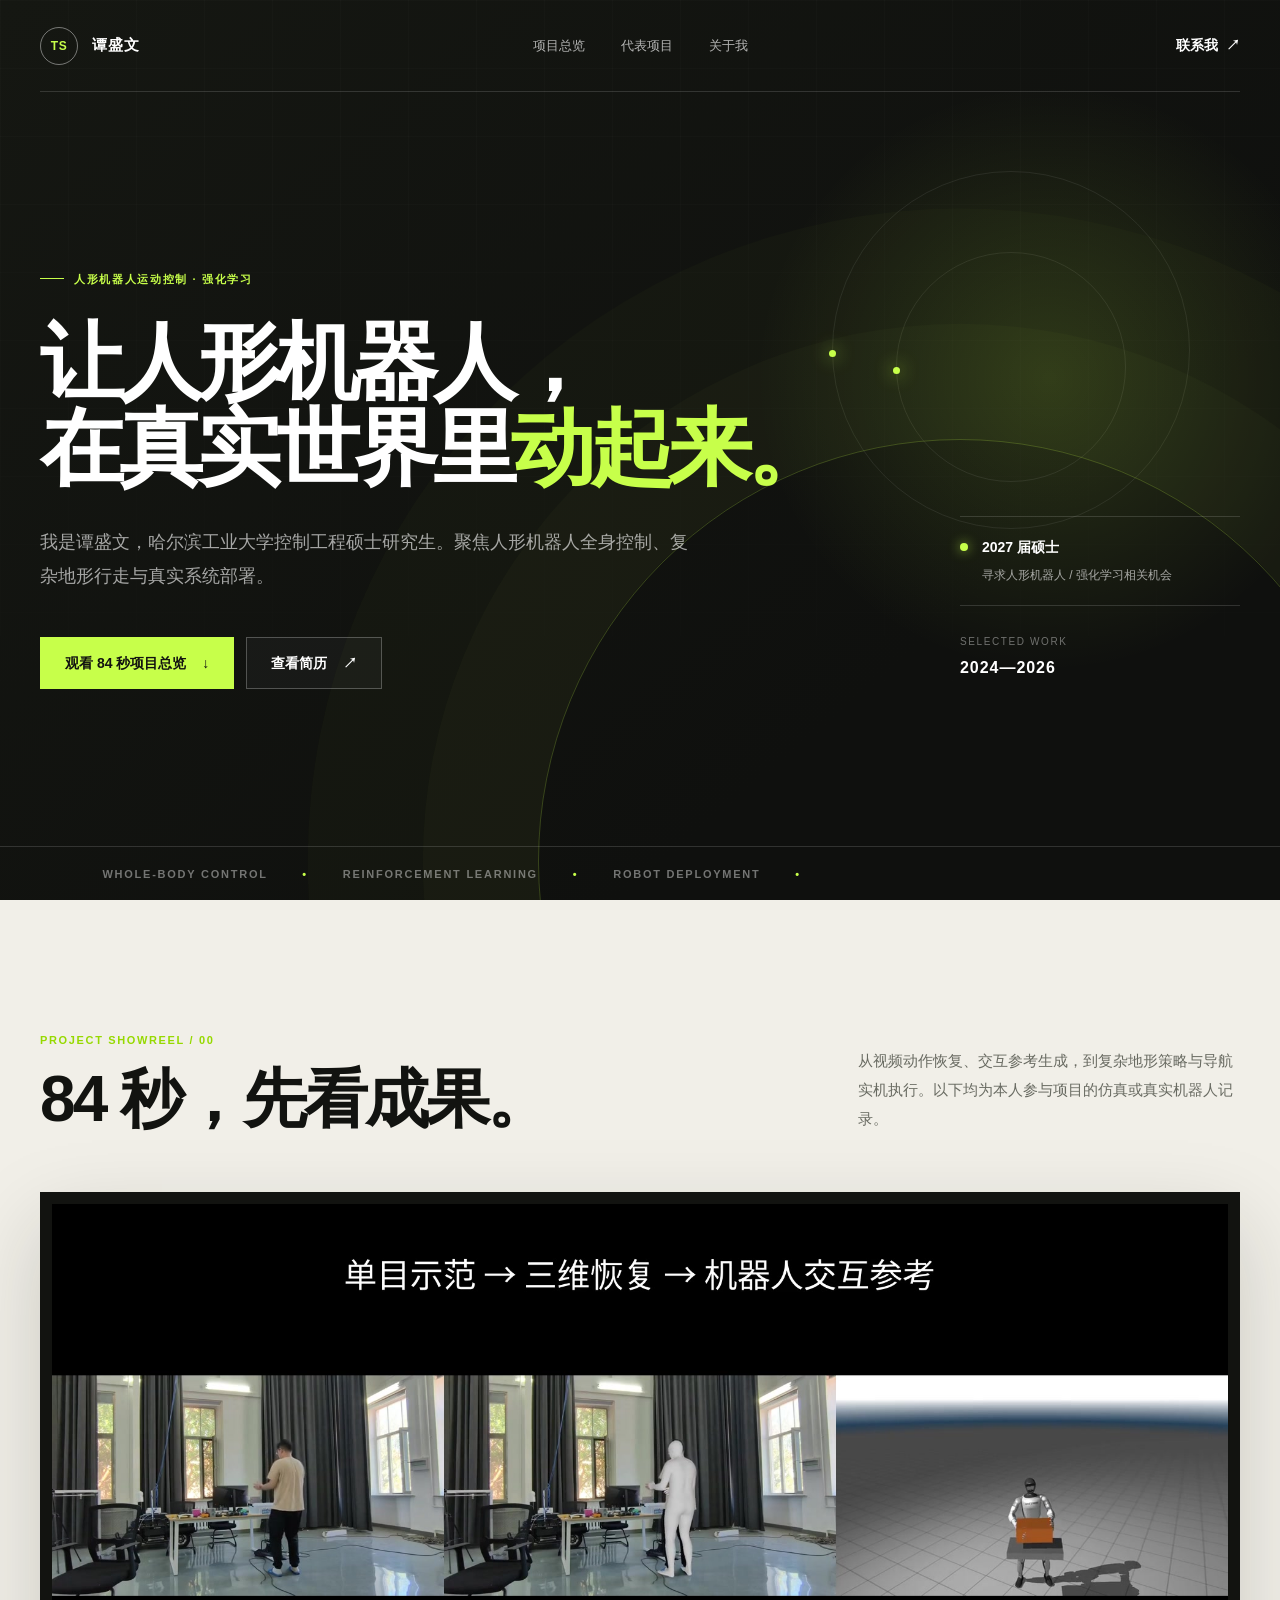
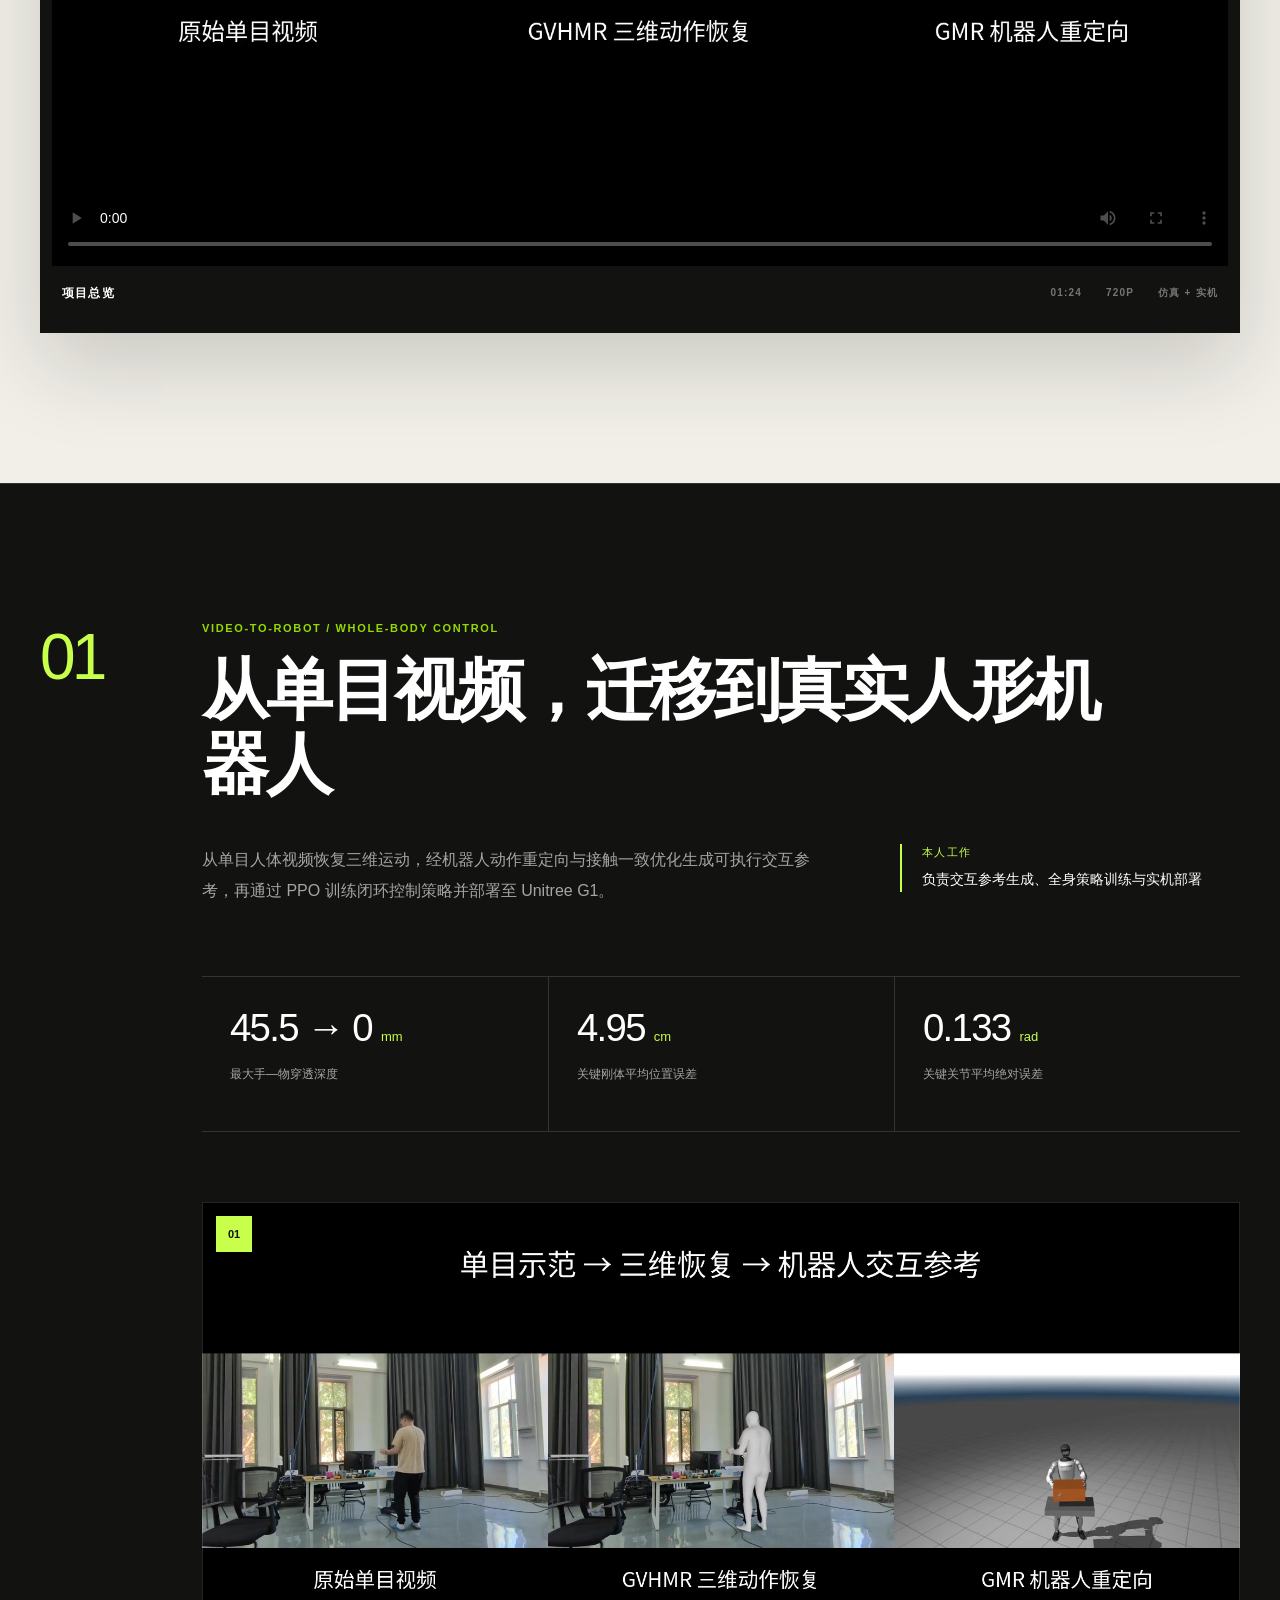
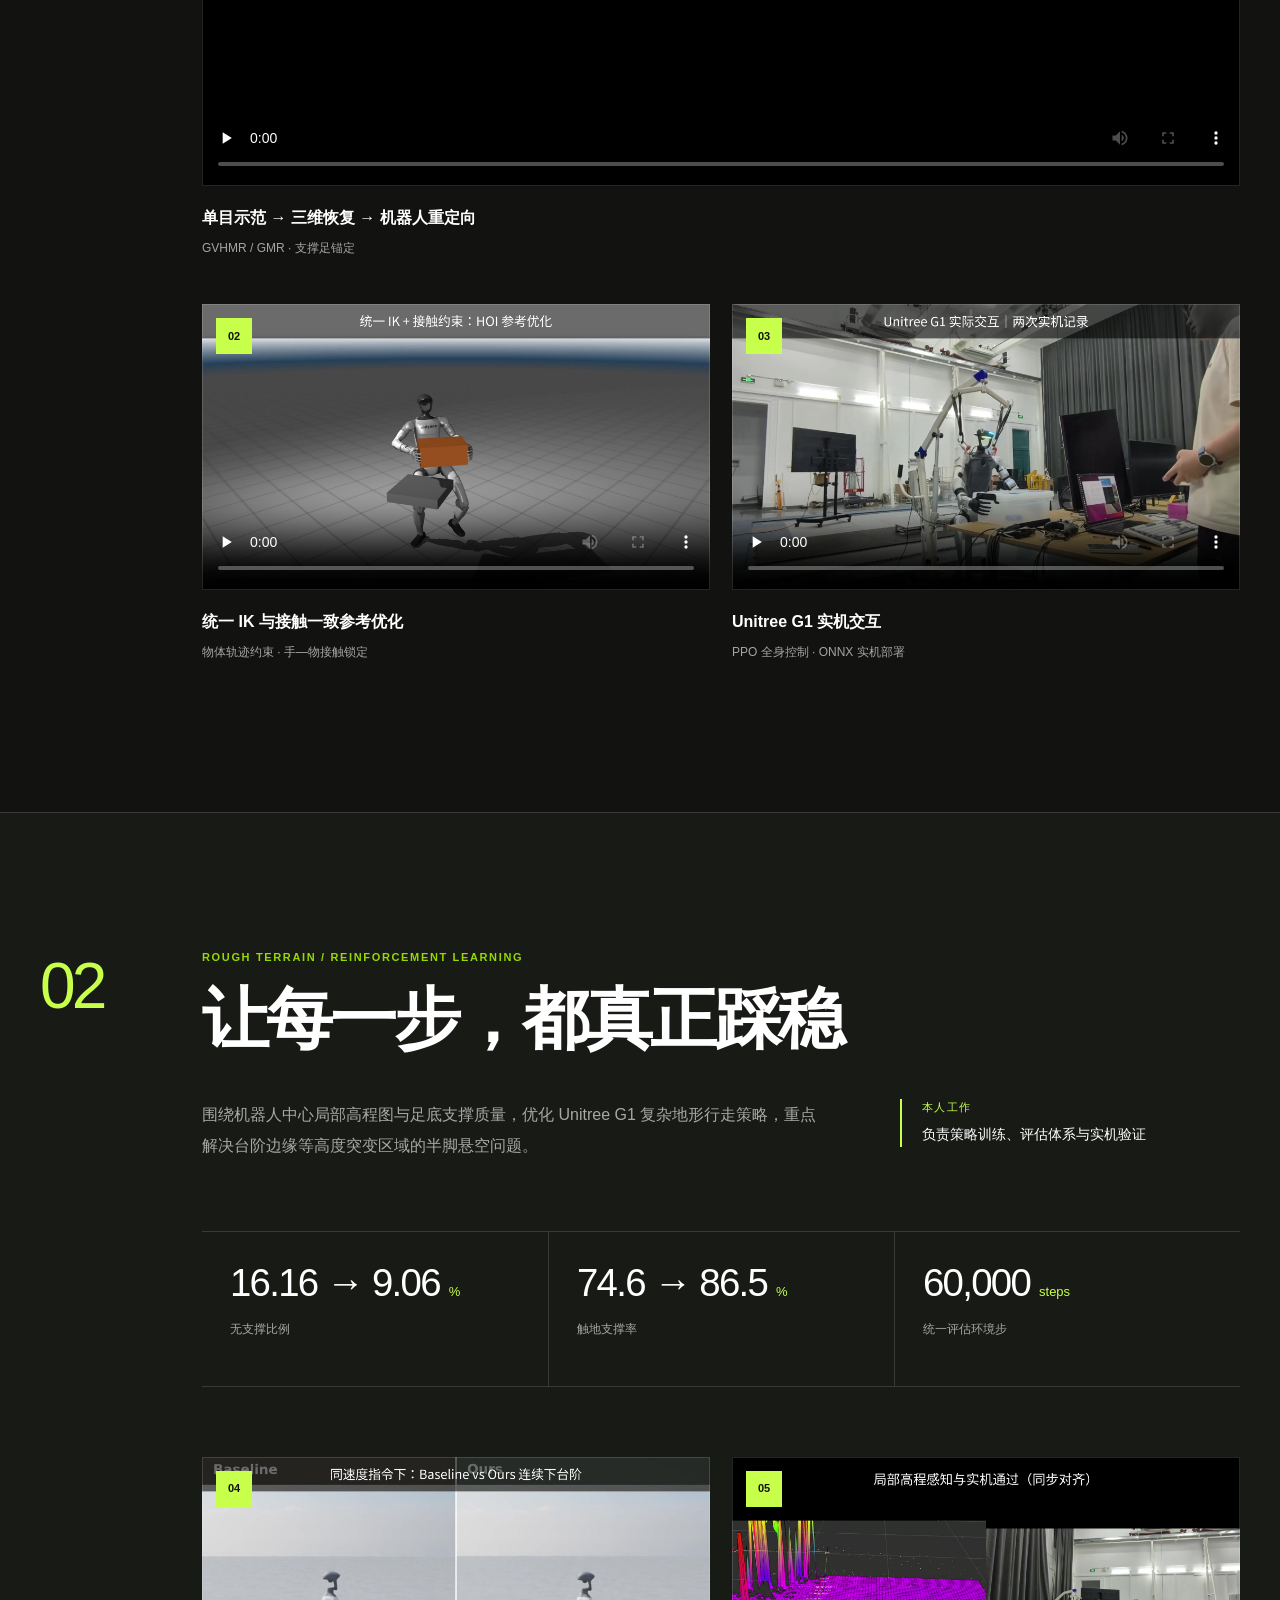
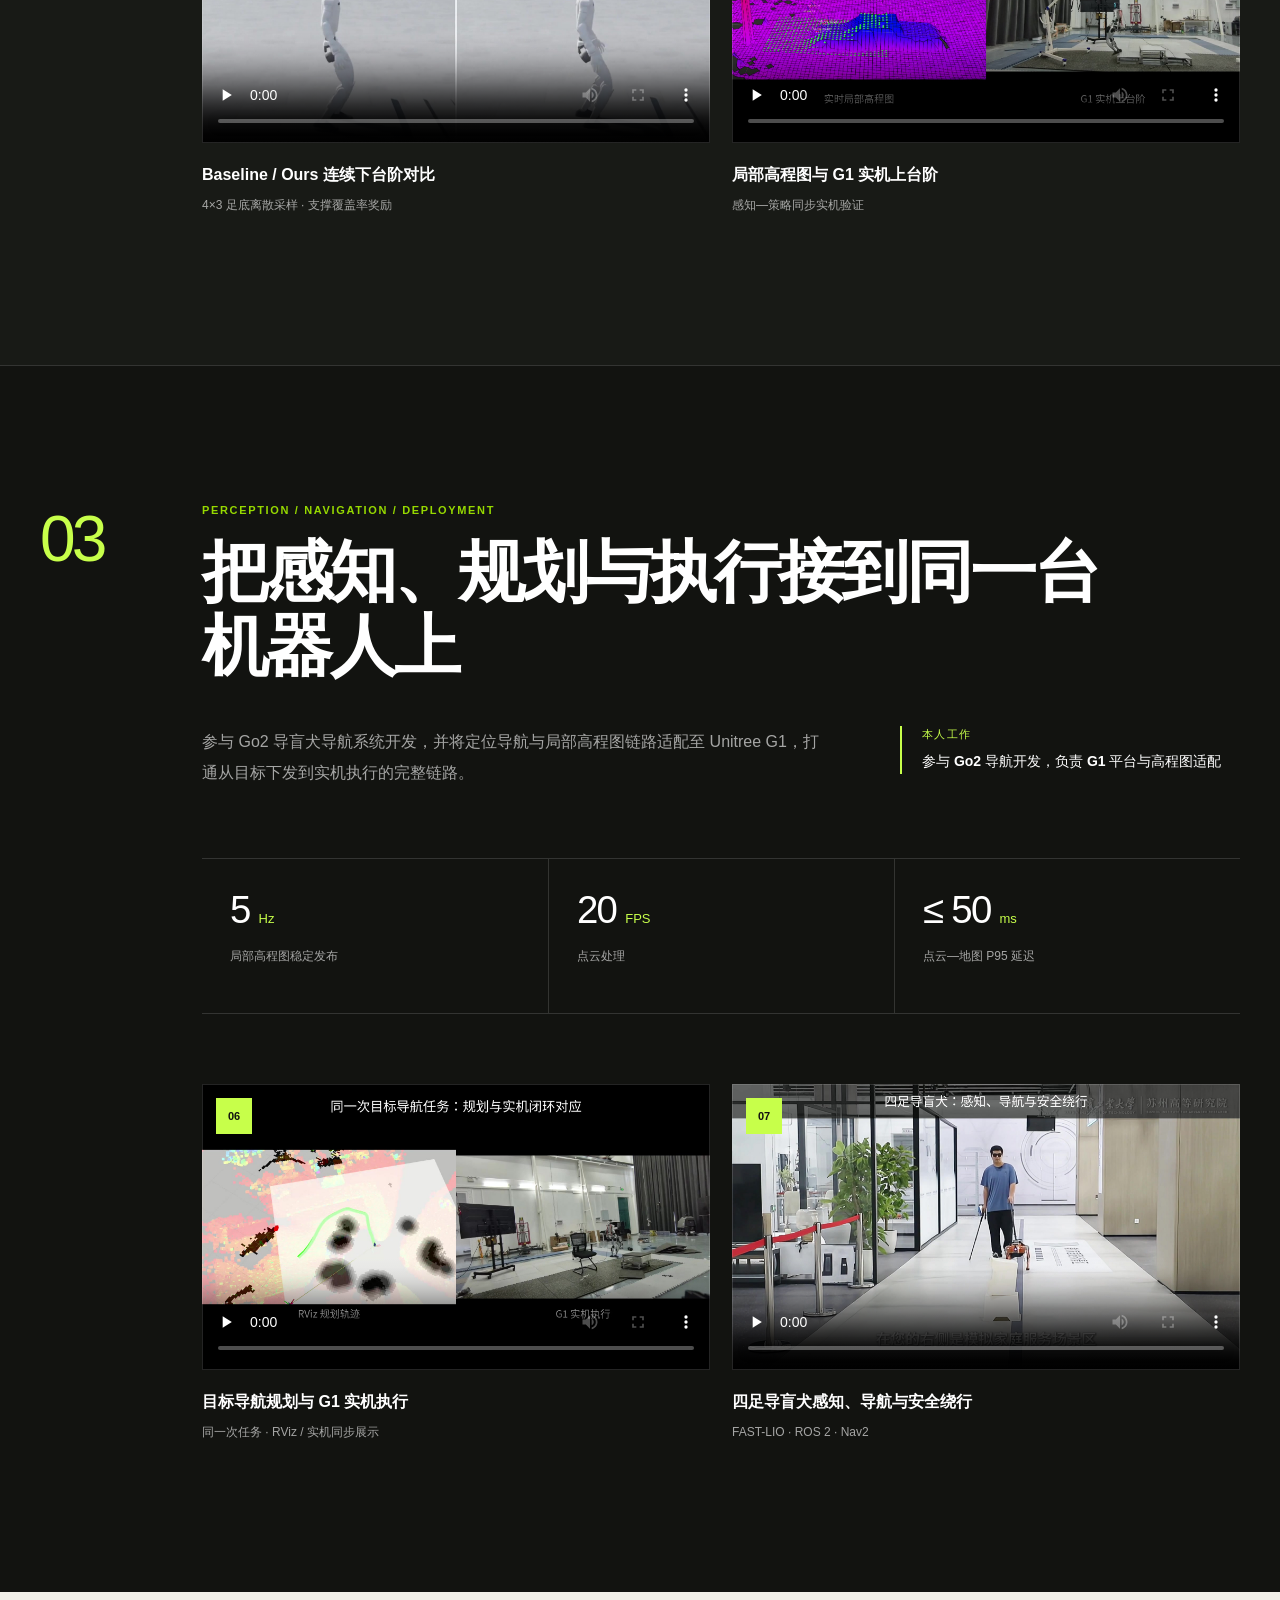
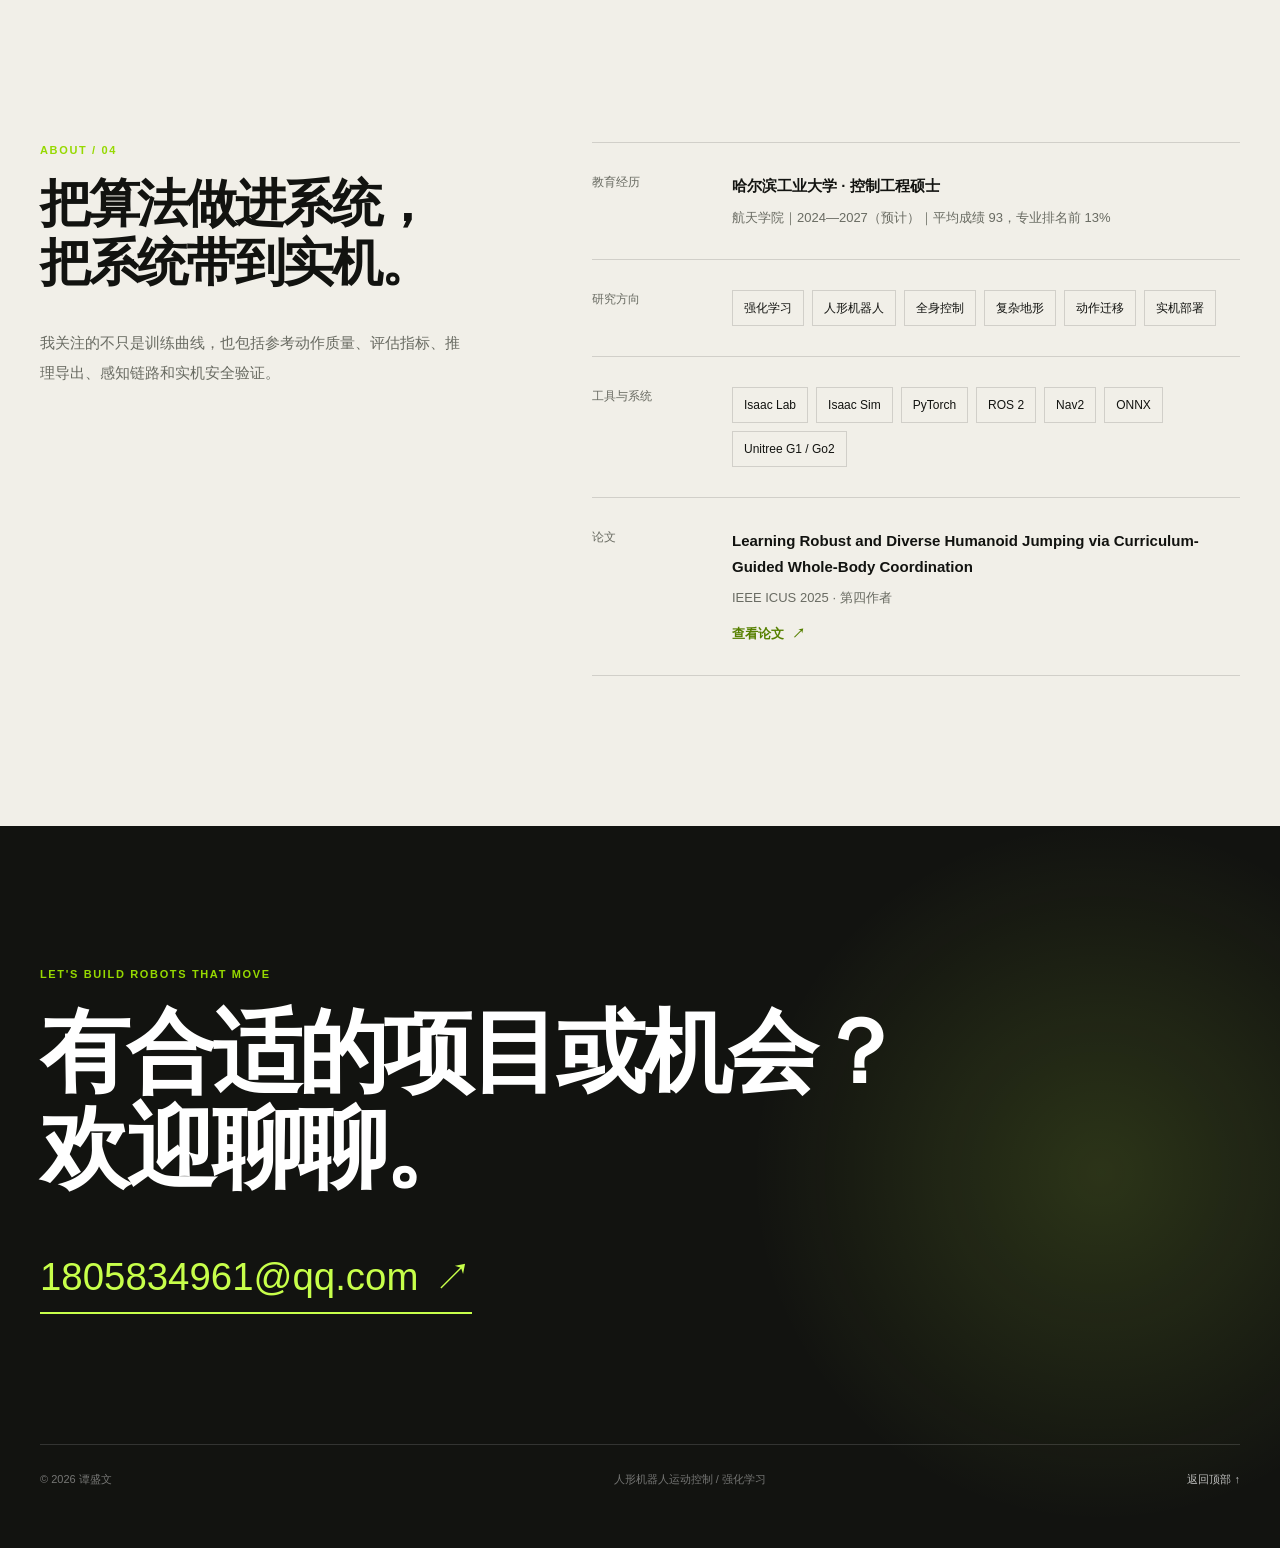
==== commit d231038a: "同步维护版本" ====
--- a/index.html
+++ b/index.html
@@ -1,2 +1,2 @@
-<!DOCTYPE html><html lang="zh-CN"><head><meta charSet="utf-8"/><meta name="viewport" content="width=device-width, initial-scale=1"/><link rel="stylesheet" href="/_next/static/css/index.BsGzOQAM.css" data-rsc-css-href="/_next/static/css/index.BsGzOQAM.css" data-precedence="vite-rsc/importer-resources"/><link rel="modulepreload" fetchPriority="low" href="/_next/static/chunks/index-ku5cQ2Yy.js"/><script src="/_next/static/chunks/rolldown-runtime-C60lm6uB.js" type="module" async=""></script><script src="/_next/static/chunks/framework-BgSIrAUN.js" type="module" async=""></script><link rel="modulepreload" href="/_next/static/chunks/layout-segment-context-DFaE6hGH.js" crossorigin=""/><script>Object.assign(((self[Symbol.for("vinext.navigationRuntime")]??={bootstrap:{routeManifest:null},functions:{}}).bootstrap.rsc??={rsc:[]}),{params:{},nav:{"pathname":"/","searchParams":[]}})</script><link rel="modulepreload" href="/_next/static/chunks/index-ku5cQ2Yy.js" />
-</head><body><main><nav class="site-nav" aria-label="主导航"><a class="brand" href="#top" aria-label="谭盛文首页"><span class="brand-mark">TS</span><span class="brand-name">谭盛文</span></a><div class="nav-links"><a href="#showreel">项目总览</a><a href="#projects">代表项目</a><a href="#about">关于我</a></div><a class="nav-contact" href="mailto:1805834961@qq.com">联系我 <span aria-hidden="true">↗</span></a></nav><header class="hero" id="top"><div class="hero-grid" aria-hidden="true"></div><div class="hero-orbit hero-orbit-one" aria-hidden="true"></div><div class="hero-orbit hero-orbit-two" aria-hidden="true"></div><div class="hero-content page-shell"><div class="hero-copy"><p class="eyebrow"><span></span> 人形机器人运动控制 · 强化学习</p><h1>让人形机器人，<br/>在真实世界里<span>动起来。</span></h1><p class="hero-lead">我是谭盛文，哈尔滨工业大学控制工程硕士研究生。聚焦人形机器人全身控制、复杂地形行走与真实系统部署。</p><div class="hero-actions"><a class="button button-primary" href="#showreel">观看 84 秒项目总览 <span aria-hidden="true">↓</span></a><a class="button button-ghost" href="/files/tan-shengwen-resume.pdf" target="_blank" rel="noreferrer">查看简历 <span aria-hidden="true">↗</span></a></div></div><div class="hero-side"><div class="status-card"><span class="status-dot"></span><div><strong>2027 届硕士</strong><span>寻求人形机器人 / 强化学习相关机会</span></div></div><div class="hero-index"><span>SELECTED WORK</span><strong>2024—2026</strong></div></div></div><div class="hero-marquee" aria-hidden="true"><div>WHOLE-BODY CONTROL <i>•</i> REINFORCEMENT LEARNING <i>•</i> ROBOT DEPLOYMENT <i>•</i></div></div></header><section class="showreel section-light" id="showreel"><div class="page-shell"><div class="section-heading section-heading-wide"><div><p class="section-kicker">PROJECT SHOWREEL / 00</p><h2>84 秒，先看成果。</h2></div><p>从视频动作恢复、交互参考生成，到复杂地形策略与导航实机执行。以下均为本人参与项目的仿真或真实机器人记录。</p></div><div class="showreel-frame"><video controls="" playsInline="" preload="metadata" poster="/images/project-demo-cover.jpg" aria-label="谭盛文人形机器人项目 84 秒总览"><source src="/videos/project-demo.mp4" type="video/mp4"/>你的浏览器暂不支持视频播放。</video><div class="showreel-meta"><span>项目总览</span><span>01:24</span><span>1080P</span><span>仿真 + 实机</span></div></div></div></section><section class="projects" id="projects"><article class="project" id="interaction"><div class="page-shell project-layout"><aside class="project-number" aria-hidden="true">01</aside><div class="project-content"><header class="project-header"><p class="section-kicker">VIDEO-TO-ROBOT / WHOLE-BODY CONTROL</p><h2>从单目视频，迁移到真实人形机器人</h2><div class="project-intro"><p>从单目人体视频恢复三维运动，经机器人动作重定向与接触一致优化生成可执行交互参考，再通过 PPO 训练闭环控制策略并部署至 Unitree G1。</p><div class="role-tag"><span>本人工作</span><strong>负责交互参考生成、全身策略训练与实机部署</strong></div></div></header><div class="metrics" aria-label="从单目视频，迁移到真实人形机器人关键数据"><div class="metric"><div class="metric-value">45.5 → 0<!-- --> <small>mm</small></div><span>最大手—物穿透深度</span></div><div class="metric"><div class="metric-value">4.95<!-- --> <small>cm</small></div><span>关键刚体平均位置误差</span></div><div class="metric"><div class="metric-value">0.133<!-- --> <small>rad</small></div><span>关键关节平均绝对误差</span></div></div><div class="clip-grid clip-grid-3"><figure class="clip-card"><div class="clip-media"><video controls="" playsInline="" preload="none" poster="/images/01_monocular_to_reference_cover.jpg" aria-label="单目示范 → 三维恢复 → 机器人重定向"><source src="/videos/01_monocular_to_reference.mp4" type="video/mp4"/>你的浏览器暂不支持视频播放。</video><span class="clip-index">01</span></div><figcaption><h3>单目示范 → 三维恢复 → 机器人重定向</h3><p>GVHMR / GMR · 支撑足锚定</p></figcaption></figure><figure class="clip-card"><div class="clip-media"><video controls="" playsInline="" preload="none" poster="/images/02_ik_contact_reference_cover.jpg" aria-label="统一 IK 与接触一致参考优化"><source src="/videos/02_ik_contact_reference.mp4" type="video/mp4"/>你的浏览器暂不支持视频播放。</video><span class="clip-index">02</span></div><figcaption><h3>统一 IK 与接触一致参考优化</h3><p>物体轨迹约束 · 手—物接触锁定</p></figcaption></figure><figure class="clip-card"><div class="clip-media"><video controls="" playsInline="" preload="none" poster="/images/03_real_interaction_cover.jpg" aria-label="Unitree G1 实机交互"><source src="/videos/03_real_interaction.mp4" type="video/mp4"/>你的浏览器暂不支持视频播放。</video><span class="clip-index">03</span></div><figcaption><h3>Unitree G1 实机交互</h3><p>PPO 全身控制 · ONNX 实机部署</p></figcaption></figure></div></div></div></article><article class="project" id="terrain"><div class="page-shell project-layout"><aside class="project-number" aria-hidden="true">02</aside><div class="project-content"><header class="project-header"><p class="section-kicker">ROUGH TERRAIN / REINFORCEMENT LEARNING</p><h2>让每一步，都真正踩稳</h2><div class="project-intro"><p>围绕机器人中心局部高程图与足底支撑质量，优化 Unitree G1 复杂地形行走策略，重点解决台阶边缘等高度突变区域的半脚悬空问题。</p><div class="role-tag"><span>本人工作</span><strong>负责策略训练、评估体系与实机验证</strong></div></div></header><div class="metrics" aria-label="让每一步，都真正踩稳关键数据"><div class="metric"><div class="metric-value">16.16 → 9.06<!-- --> <small>%</small></div><span>无支撑比例</span></div><div class="metric"><div class="metric-value">74.6 → 86.5<!-- --> <small>%</small></div><span>触地支撑率</span></div><div class="metric"><div class="metric-value">60,000<!-- --> <small>steps</small></div><span>统一评估环境步</span></div></div><div class="clip-grid clip-grid-2"><figure class="clip-card"><div class="clip-media"><video controls="" playsInline="" preload="none" poster="/images/04_terrain_baseline_vs_ours_cover.jpg" aria-label="Baseline / Ours 连续下台阶对比"><source src="/videos/04_terrain_baseline_vs_ours.mp4" type="video/mp4"/>你的浏览器暂不支持视频播放。</video><span class="clip-index">04</span></div><figcaption><h3>Baseline / Ours 连续下台阶对比</h3><p>4×3 足底离散采样 · 支撑覆盖率奖励</p></figcaption></figure><figure class="clip-card"><div class="clip-media"><video controls="" playsInline="" preload="none" poster="/images/05_g1_real_stairs_cover.jpg" aria-label="局部高程图与 G1 实机上台阶"><source src="/videos/05_g1_real_stairs.mp4" type="video/mp4"/>你的浏览器暂不支持视频播放。</video><span class="clip-index">05</span></div><figcaption><h3>局部高程图与 G1 实机上台阶</h3><p>感知—策略同步实机验证</p></figcaption></figure></div></div></div></article><article class="project" id="navigation"><div class="page-shell project-layout"><aside class="project-number" aria-hidden="true">03</aside><div class="project-content"><header class="project-header"><p class="section-kicker">PERCEPTION / NAVIGATION / DEPLOYMENT</p><h2>把感知、规划与执行接到同一台机器人上</h2><div class="project-intro"><p>参与 Go2 导盲犬导航系统开发，并将定位导航与局部高程图链路适配至 Unitree G1，打通从目标下发到实机执行的完整链路。</p><div class="role-tag"><span>本人工作</span><strong>参与 Go2 导航开发，负责 G1 平台与高程图适配</strong></div></div></header><div class="metrics" aria-label="把感知、规划与执行接到同一台机器人上关键数据"><div class="metric"><div class="metric-value">5<!-- --> <small>Hz</small></div><span>局部高程图稳定发布</span></div><div class="metric"><div class="metric-value">20<!-- --> <small>FPS</small></div><span>点云处理</span></div><div class="metric"><div class="metric-value">≤ 50<!-- --> <small>ms</small></div><span>点云—地图 P95 延迟</span></div></div><div class="clip-grid clip-grid-2"><figure class="clip-card"><div class="clip-media"><video controls="" playsInline="" preload="none" poster="/images/06_navigation_planning_execution_cover.jpg" aria-label="目标导航规划与 G1 实机执行"><source src="/videos/06_navigation_planning_execution.mp4" type="video/mp4"/>你的浏览器暂不支持视频播放。</video><span class="clip-index">06</span></div><figcaption><h3>目标导航规划与 G1 实机执行</h3><p>同一次任务 · RViz / 实机同步展示</p></figcaption></figure><figure class="clip-card"><div class="clip-media"><video controls="" playsInline="" preload="none" poster="/images/07_guide_dog_demo_cover.jpg" aria-label="四足导盲犬感知、导航与安全绕行"><source src="/videos/07_guide_dog_demo.mp4" type="video/mp4"/>你的浏览器暂不支持视频播放。</video><span class="clip-index">07</span></div><figcaption><h3>四足导盲犬感知、导航与安全绕行</h3><p>FAST-LIO · ROS 2 · Nav2</p></figcaption></figure></div></div></div></article></section><section class="about section-light" id="about"><div class="page-shell about-grid"><div class="about-title"><p class="section-kicker">ABOUT / 04</p><h2>把算法做进系统，<br/>把系统带到实机。</h2><p>我关注的不只是训练曲线，也包括参考动作质量、评估指标、推理导出、感知链路和实机安全验证。</p></div><div class="about-details"><div class="about-row"><span>教育经历</span><div><strong>哈尔滨工业大学 · 控制工程硕士</strong><p>航天学院｜2024—2027（预计）｜平均成绩 93，专业排名前 13%</p></div></div><div class="about-row"><span>研究方向</span><div class="skill-cloud"><i>强化学习</i><i>人形机器人</i><i>全身控制</i><i>复杂地形</i><i>动作迁移</i><i>实机部署</i></div></div><div class="about-row"><span>工具与系统</span><div class="skill-cloud"><i>Isaac Lab</i><i>Isaac Sim</i><i>PyTorch</i><i>ROS 2</i><i>Nav2</i><i>ONNX</i><i>Unitree G1 / Go2</i></div></div><div class="about-row"><span>论文</span><div><strong>Learning Robust and Diverse Humanoid Jumping via Curriculum-Guided Whole-Body Coordination</strong><p>IEEE ICUS 2025 · 第四作者</p><a class="text-link" href="https://doi.org/10.1109/ICUS66297.2025.11295093" target="_blank" rel="noreferrer">查看论文 <span aria-hidden="true">↗</span></a></div></div></div></div></section><footer class="footer" id="contact"><div class="page-shell"><p class="section-kicker">LET&#x27;S BUILD ROBOTS THAT MOVE</p><h2>有合适的项目或机会？<br/>欢迎聊聊。</h2><a class="footer-email" href="mailto:1805834961@qq.com">1805834961@qq.com <span aria-hidden="true">↗</span></a><div class="footer-bottom"><span>© 2026 谭盛文</span><span>人形机器人运动控制 / 强化学习</span><a href="#top">返回顶部 ↑</a></div></div></footer></main><!--$--><!--/$--><div hidden=""><!--$--><div hidden=""><title>谭盛文｜人形机器人运动控制与强化学习</title><meta name="description" content="谭盛文的个人作品集：人形机器人全身控制、复杂地形行走、动作迁移与真实机器人系统部署。"><meta property="og:title" content="谭盛文｜人形机器人运动控制与强化学习"><meta property="og:description" content="谭盛文的个人作品集：人形机器人全身控制、复杂地形行走、动作迁移与真实机器人系统部署。"><meta property="og:type" content="website"><meta property="og:locale" content="zh_CN"><meta property="og:image" content="https://kight71.github.io/og.png"><meta property="og:image:width" content="1792"><meta property="og:image:height" content="935"><meta property="og:image:alt" content="谭盛文｜人形机器人运动控制与强化学习"><meta name="twitter:card" content="summary_large_image"><meta name="twitter:title" content="谭盛文｜人形机器人运动控制与强化学习"><meta name="twitter:description" content="谭盛文的个人作品集：人形机器人全身控制、复杂地形行走、动作迁移与真实机器人系统部署。"><meta name="twitter:image" content="https://kight71.github.io/og.png"></div><!--/$--></div><script type="module" src="/_next/static/chunks/index-ku5cQ2Yy.js" id="_R_" async=""></script><script>((self[Symbol.for("vinext.navigationRuntime")]??={bootstrap:{routeManifest:null},functions:{}}).bootstrap.rsc??={rsc:[]}).rsc.push("4:I[\"8c0f216c4604\",[],\"Children\",1]\n")</script><script>((self[Symbol.for("vinext.navigationRuntime")]??={bootstrap:{routeManifest:null},functions:{}}).bootstrap.rsc??={rsc:[]}).rsc.push("5:I[\"593f344dc510\",[],\"GlobalErrorBoundary\",1]\n")</script><script>((self[Symbol.for("vinext.navigationRuntime")]??={bootstrap:{routeManifest:null},functions:{}}).bootstrap.rsc??={rsc:[]}).rsc.push("6:I[\"0b874ad30386\",[],\"default\",1]\n")</script><script>((self[Symbol.for("vinext.navigationRuntime")]??={bootstrap:{routeManifest:null},functions:{}}).bootstrap.rsc??={rsc:[]}).rsc.push("7:I[\"593f344dc510\",[],\"ErrorBoundary\",1]\n")</script><script>((self[Symbol.for("vinext.navigationRuntime")]??={bootstrap:{routeManifest:null},functions:{}}).bootstrap.rsc??={rsc:[]}).rsc.push("8:I[\"15c18cfaeeff\",[],\"LayoutSegmentProvider\",1]\n")</script><script>((self[Symbol.for("vinext.navigationRuntime")]??={bootstrap:{routeManifest:null},functions:{}}).bootstrap.rsc??={rsc:[]}).rsc.push("9:I[\"8c0f216c4604\",[],\"Slot\",1]\n")</script><script>((self[Symbol.for("vinext.navigationRuntime")]??={bootstrap:{routeManifest:null},functions:{}}).bootstrap.rsc??={rsc:[]}).rsc.push("a:I[\"9276801271d6\",[],\"AppRouterScrollTarget\",1]\n")</script><script>((self[Symbol.for("vinext.navigationRuntime")]??={bootstrap:{routeManifest:null},functions:{}}).bootstrap.rsc??={rsc:[]}).rsc.push("b:I[\"593f344dc510\",[],\"RedirectBoundary\",1]\n")</script><script>((self[Symbol.for("vinext.navigationRuntime")]??={bootstrap:{routeManifest:null},functions:{}}).bootstrap.rsc??={rsc:[]}).rsc.push("c:\"$Sreact.suspense\"\n")</script><script>((self[Symbol.for("vinext.navigationRuntime")]??={bootstrap:{routeManifest:null},functions:{}}).bootstrap.rsc??={rsc:[]}).rsc.push(":HL[\"/_next/static/css/index.BsGzOQAM.css\",\"style\"     ]\n")</script><script>((self[Symbol.for("vinext.navigationRuntime")]??={bootstrap:{routeManifest:null},functions:{}}).bootstrap.rsc??={rsc:[]}).rsc.push("0:{\"__route\":\"route:/\",\"__interceptionContext\":null,\"__layoutIds\":[\"layout:/\"],\"__rootLayout\":\"/\",\"__sourcePage\":\"/page\",\"__vinext_streaming_metadata_body:route:/\":\"$L1\",\"__vinext_streaming_metadata_outlet:route:/\":\"$L2\",\"page:/\":\"$L3\",\"layout:/\":[[[[\"$\",\"link\",\"css:/_next/static/css/index.BsGzOQAM.css\",{\"rel\":\"stylesheet\",\"precedence\":\"vite-rsc/importer-resources\",\"href\":\"/_next/static/css/index.BsGzOQAM.css\",\"data-rsc-css-href\":\"/_next/static/css/index.BsGzOQAM.css\"}],\"$undefined\"],[\"$\",\"html\",null,{\"lang\":\"zh-CN\",\"children\":[\"$\",\"body\",null,{\"children\":[\"$\",\"$L4\",null,{}]}]}]],null],\"route:/\":[[[\"$\",\"meta\",null,{\"charSet\":\"utf-8\"}],null,[[\"$\",\"meta\",\"0\",{\"name\":\"viewport\",\"content\":\"width=device-width, initial-scale=1\"}]]],[\"$\",\"$L5\",null,{\"fallback\":\"$6\",\"children\":[\"$\",\"$L7\",null,{\"fallback\":\"$6\",\"children\":[\"$\",\"$L8\",null,{\"providerId\":\"layout:/\",\"segmentMap\":{\"children\":[]},\"children\":[\"$\",\"$L9\",null,{\"id\":\"layout:/\",\"parallelSlots\":\"$undefined\",\"children\":[\"$\",\"$La\",null,{\"children\":[\"$\",\"$Lb\",null,{\"children\":[[\"$\",\"$L8\",null,{\"providerId\":\"page:/\",\"segmentMap\":{\"children\":[\"__PAGE__\"]},\"children\":[\"$\",\"$L9\",null,{\"id\":\"page:/\"}]}],[\"$\",\"$c\",null,{\"fallback\":null,\"children\":[\"$\",\"$L9\",null,{\"id\":\"__vinext_streaming_metadata_outlet:route:/\"}]}]]}]}]}]}]}]}],null,[\"$\",\"div\",null,{\"hidden\":true,\"children\":[\"$\",\"$c\",null,{\"fallback\":null,\"children\":[\"$\",\"$L9\",null,{\"id\":\"__vinext_streaming_metadata_body:route:/\"}]}]}]],\"__layoutFlags\":{\"layout:/\":\"s\"},\"__artifactCompatibility\":{\"schemaVersion\":1,\"graphVersion\":\"app-route-graph:1177fd80f83fa7b0\",\"deploymentVersion\":\"04f070d0-1db5-4d54-81cc-ac500a8a8ccc\",\"appElementsSchemaVersion\":1,\"rscPayloadSchemaVersion\":1,\"rootBoundaryId\":\"/\",\"renderEpoch\":null},\"__renderObservation\":{\"schemaVersion\":1,\"output\":{\"kind\":\"app-rsc\",\"mountedSlotsFingerprint\":null,\"renderEpoch\":null,\"rootBoundaryId\":\"/\",\"routeId\":\"route:/\"},\"completeness\":\"partial\",\"boundaryOutcome\":{\"kind\":\"unknown\"},\"requestApis\":[{\"kind\":\"connection\",\"status\":\"unknown\"},{\"kind\":\"cookies\",\"status\":\"unknown\"},{\"kind\":\"draftMode\",\"status\":\"unknown\"},{\"kind\":\"headers\",\"status\":\"observed\"},{\"kind\":\"params\",\"status\":\"unknown\"},{\"kind\":\"searchParams\",\"status\":\"unknown\"}],\"dynamicFetches\":[],\"cacheTags\":[\"/\",\"_N_T_/\",\"_N_T_/index\",\"_N_T_/layout\",\"_N_T_/page\"],\"pathTags\":[\"/\"],\"cacheability\":\"unknown\",\"downgrade\":{\"target\":\"freshRender\",\"reasons\":[{\"code\":\"CP_DOWNGRADE_CACHEABILITY_UNKNOWN\",\"target\":\"freshRender\"},{\"code\":\"CP_DOWNGRADE_INCOMPLETE_OBSERVATION\",\"completeness\":\"partial\",\"target\":\"freshRender\"},{\"code\":\"CP_DOWNGRADE_UNKNOWN_REQUEST_API\",\"requestApi\":\"connection\",\"target\":\"freshRender\"},{\"code\":\"CP_DOWNGRADE_UNKNOWN_REQUEST_API\",\"requestApi\":\"cookies\",\"target\":\"freshRender\"},{\"code\":\"CP_DOWNGRADE_UNKNOWN_REQUEST_API\",\"requestApi\":\"draftMode\",\"target\":\"freshRender\"},{\"code\":\"CP_DOWNGRADE_PRIVATE_REQUEST_API\",\"requestApi\":\"headers\",\"target\":\"private\"},{\"code\":\"CP_DOWNGRADE_UNKNOWN_REQUEST_API\",\"requestApi\":\"params\",\"target\":\"freshRender\"},{\"code\":\"CP_DOWNGRADE_UNKNOWN_REQUEST_API\",\"requestApi\":\"searchParams\",\"target\":\"freshRender\"}],\"fallback\":{\"kind\":\"breakerFallback\",\"code\":\"CP_PRIVATE_DYNAMIC_DOWNGRADE\",\"mode\":\"renderFresh\",\"scope\":\"affectedOutput\",\"fields\":{\"reasonCodes\":[\"CP_DOWNGRADE_CACHEABILITY_UNKNOWN\",\"CP_DOWNGRADE_INCOMPLETE_OBSERVATION\",\"CP_DOWNGRADE_UNKNOWN_REQUEST_API\",\"CP_DOWNGRADE_UNKNOWN_REQUEST_API\",\"CP_DOWNGRADE_UNKNOWN_REQUEST_API\",\"CP_DOWNGRADE_PRIVATE_REQUEST_API\",\"CP_DOWNGRADE_UNKNOWN_REQUEST_API\",\"CP_DOWNGRADE_UNKNOWN_REQUEST_API\"],\"target\":\"freshRender\"}},\"isPublicCacheCandidate\":false}}}\n")</script><script>((self[Symbol.for("vinext.navigationRuntime")]??={bootstrap:{routeManifest:null},functions:{}}).bootstrap.rsc??={rsc:[]}).rsc.push("1:[\"$\",\"div\",null,{\"hidden\":true,\"dangerouslySetInnerHTML\":{\"__html\":\"\u003ctitle\u003e谭盛文｜人形机器人运动控制与强化学习\u003c/title\u003e\u003cmeta name=\\\"description\\\" content=\\\"谭盛文的个人作品集：人形机器人全身控制、复杂地形行走、动作迁移与真实机器人系统部署。\\\"\u003e\u003cmeta property=\\\"og:title\\\" content=\\\"谭盛文｜人形机器人运动控制与强化学习\\\"\u003e\u003cmeta property=\\\"og:description\\\" content=\\\"谭盛文的个人作品集：人形机器人全身控制、复杂地形行走、动作迁移与真实机器人系统部署。\\\"\u003e\u003cmeta property=\\\"og:type\\\" content=\\\"website\\\"\u003e\u003cmeta property=\\\"og:locale\\\" content=\\\"zh_CN\\\"\u003e\u003cmeta property=\\\"og:image\\\" content=\\\"https://kight71.github.io/og.png\\\"\u003e\u003cmeta property=\\\"og:image:width\\\" content=\\\"1792\\\"\u003e\u003cmeta property=\\\"og:image:height\\\" content=\\\"935\\\"\u003e\u003cmeta property=\\\"og:image:alt\\\" content=\\\"谭盛文｜人形机器人运动控制与强化学习\\\"\u003e\u003cmeta name=\\\"twitter:card\\\" content=\\\"summary_large_image\\\"\u003e\u003cmeta name=\\\"twitter:title\\\" content=\\\"谭盛文｜人形机器人运动控制与强化学习\\\"\u003e\u003cmeta name=\\\"twitter:description\\\" content=\\\"谭盛文的个人作品集：人形机器人全身控制、复杂地形行走、动作迁移与真实机器人系统部署。\\\"\u003e\u003cmeta name=\\\"twitter:image\\\" content=\\\"https://kight71.github.io/og.png\\\"\u003e\"}}]\n")</script><script>((self[Symbol.for("vinext.navigationRuntime")]??={bootstrap:{routeManifest:null},functions:{}}).bootstrap.rsc??={rsc:[]}).rsc.push("2:null\n")</script><script>((self[Symbol.for("vinext.navigationRuntime")]??={bootstrap:{routeManifest:null},functions:{}}).bootstrap.rsc??={rsc:[]}).rsc.push("3:[\"$\",\"main\",null,{\"children\":[[\"$\",\"nav\",null,{\"className\":\"site-nav\",\"aria-label\":\"主导航\",\"children\":[[\"$\",\"a\",null,{\"className\":\"brand\",\"href\":\"#top\",\"aria-label\":\"谭盛文首页\",\"children\":[[\"$\",\"span\",null,{\"className\":\"brand-mark\",\"children\":\"TS\"}],[\"$\",\"span\",null,{\"className\":\"brand-name\",\"children\":\"谭盛文\"}]]}],[\"$\",\"div\",null,{\"className\":\"nav-links\",\"children\":[[\"$\",\"a\",null,{\"href\":\"#showreel\",\"children\":\"项目总览\"}],[\"$\",\"a\",null,{\"href\":\"#projects\",\"children\":\"代表项目\"}],[\"$\",\"a\",null,{\"href\":\"#about\",\"children\":\"关于我\"}]]}],[\"$\",\"a\",null,{\"className\":\"nav-contact\",\"href\":\"mailto:1805834961@qq.com\",\"children\":[\"联系我 \",[\"$\",\"span\",null,{\"aria-hidden\":\"true\",\"children\":\"↗\"}]]}]]}],[\"$\",\"header\",null,{\"className\":\"hero\",\"id\":\"top\",\"children\":[[\"$\",\"div\",null,{\"className\":\"hero-grid\",\"aria-hidden\":\"true\"}],[\"$\",\"div\",null,{\"className\":\"hero-orbit hero-orbit-one\",\"aria-hidden\":\"true\"}],[\"$\",\"div\",null,{\"className\":\"hero-orbit hero-orbit-two\",\"aria-hidden\":\"true\"}],[\"$\",\"div\",null,{\"className\":\"hero-content page-shell\",\"children\":[[\"$\",\"div\",null,{\"className\":\"hero-copy\",\"children\":[[\"$\",\"p\",null,{\"className\":\"eyebrow\",\"children\":[[\"$\",\"span\",null,{}],\" 人形机器人运动控制 · 强化学习\"]}],[\"$\",\"h1\",null,{\"children\":[\"让人形机器人，\",[\"$\",\"br\",null,{}],\"在真实世界里\",[\"$\",\"span\",null,{\"children\":\"动起来。\"}]]}],[\"$\",\"p\",null,{\"className\":\"hero-lead\",\"children\":\"我是谭盛文，哈尔滨工业大学控制工程硕士研究生。聚焦人形机器人全身控制、复杂地形行走与真实系统部署。\"}],[\"$\",\"div\",null,{\"className\":\"hero-actions\",\"children\":[[\"$\",\"a\",null,{\"className\":\"button button-primary\",\"href\":\"#showreel\",\"children\":[\"观看 84 秒项目总览 \",[\"$\",\"span\",null,{\"aria-hidden\":\"true\",\"children\":\"↓\"}]]}],[\"$\",\"a\",null,{\"className\":\"button button-ghost\",\"href\":\"/files/tan-shengwen-resume.pdf\",\"target\":\"_blank\",\"rel\":\"noreferrer\",\"children\":[\"查看简历 \",[\"$\",\"span\",null,{\"aria-hidden\":\"true\",\"children\":\"↗\"}]]}]]}]]}],[\"$\",\"div\",null,{\"className\":\"hero-side\",\"children\":[[\"$\",\"div\",null,{\"className\":\"status-card\",\"children\":[[\"$\",\"span\",null,{\"className\":\"status-dot\"}],[\"$\",\"div\",null,{\"children\":[[\"$\",\"strong\",null,{\"children\":\"2027 届硕士\"}],[\"$\",\"span\",null,{\"children\":\"寻求人形机器人 / 强化学习相关机会\"}]]}]]}],[\"$\",\"div\",null,{\"className\":\"hero-index\",\"children\":[[\"$\",\"span\",null,{\"children\":\"SELECTED WORK\"}],[\"$\",\"strong\",null,{\"children\":\"2024—2026\"}]]}]]}]]}],[\"$\",\"div\",null,{\"className\":\"hero-marquee\",\"aria-hidden\":\"true\",\"children\":[\"$\",\"div\",null,{\"children\":[\"WHOLE-BODY CONTROL \",[\"$\",\"i\",null,{\"children\":\"•\"}],\" REINFORCEMENT LEARNING \",[\"$\",\"i\",null,{\"children\":\"•\"}],\" ROBOT DEPLOYMENT \",[\"$\",\"i\",null,{\"children\":\"•\"}]]}]}]]}],[\"$\",\"section\",null,{\"className\":\"showreel section-light\",\"id\":\"showreel\",\"children\":[\"$\",\"div\",null,{\"className\":\"page-shell\",\"children\":[[\"$\",\"div\",null,{\"className\":\"section-heading section-heading-wide\",\"children\":[[\"$\",\"div\",null,{\"children\":[[\"$\",\"p\",null,{\"className\":\"section-kicker\",\"children\":\"PROJECT SHOWREEL / 00\"}],[\"$\",\"h2\",null,{\"children\":\"84 秒，先看成果。\"}]]}],[\"$\",\"p\",null,{\"children\":\"从视频动作恢复、交互参考生成，到复杂地形策略与导航实机执行。以下均为本人参与项目的仿真或真实机器人记录。\"}]]}],[\"$\",\"div\",null,{\"className\":\"showreel-frame\",\"children\":[[\"$\",\"video\",null,{\"controls\":true,\"playsInline\":true,\"preload\":\"metadata\",\"poster\":\"/images/project-demo-cover.jpg\",\"aria-label\":\"谭盛文人形机器人项目 84 秒总览\",\"children\":[[\"$\",\"source\",null,{\"src\":\"/videos/project-demo.mp4\",\"type\":\"video/mp4\"}],\"你的浏览器暂不支持视频播放。\"]}],[\"$\",\"div\",null,{\"className\":\"showreel-meta\",\"children\":[[\"$\",\"span\",null,{\"children\":\"项目总览\"}],[\"$\",\"span\",null,{\"children\":\"01:24\"}],[\"$\",\"span\",null,{\"children\":\"1080P\"}],[\"$\",\"span\",null,{\"children\":\"仿真 + 实机\"}]]}]]}]]}]}],[\"$\",\"section\",null,{\"className\":\"projects\",\"id\":\"projects\",\"children\":[[\"$\",\"article\",\"interaction\",{\"className\":\"project\",\"id\":\"interaction\",\"children\":[\"$\",\"div\",null,{\"className\":\"page-shell project-layout\",\"children\":[[\"$\",\"aside\",null,{\"className\":\"project-number\",\"aria-hidden\":\"true\",\"children\":\"01\"}],[\"$\",\"div\",null,{\"className\":\"project-content\",\"children\":[[\"$\",\"header\",null,{\"className\":\"project-header\",\"children\":[[\"$\",\"p\",null,{\"className\":\"section-kicker\",\"children\":\"VIDEO-TO-ROBOT / WHOLE-BODY CONTROL\"}],[\"$\",\"h2\",null,{\"children\":\"从单目视频，迁移到真实人形机器人\"}],[\"$\",\"div\",null,{\"className\":\"project-intro\",\"children\":[[\"$\",\"p\",null,{\"children\":\"从单目人体视频恢复三维运动，经机器人动作重定向与接触一致优化生成可执行交互参考，再通过 PPO 训练闭环控制策略并部署至 Unitree G1。\"}],[\"$\",\"div\",null,{\"className\":\"role-tag\",\"children\":[[\"$\",\"span\",null,{\"children\":\"本人工作\"}],[\"$\",\"strong\",null,{\"children\":\"负责交互参考生成、全身策略训练与实机部署\"}]]}]]}]]}],[\"$\",\"div\",null,{\"className\":\"metrics\",\"aria-label\":\"从单目视频，迁移到真实人形机器人关键数据\",\"children\":[[\"$\",\"div\",\"最大手—物穿透深度\",{\"className\":\"metric\",\"children\":[[\"$\",\"div\",null,{\"className\":\"metric-value\",\"children\":[\"45.5 → 0\",\" \",[\"$\",\"small\",null,{\"children\":\"mm\"}]]}],[\"$\",\"span\",null,{\"children\":\"最大手—物穿透深度\"}]]}],[\"$\",\"div\",\"关键刚体平均位置误差\",{\"className\":\"metric\",\"children\":[[\"$\",\"div\",null,{\"className\":\"metric-value\",\"children\":[\"4.95\",\" \",[\"$\",\"small\",null,{\"children\":\"cm\"}]]}],[\"$\",\"span\",null,{\"children\":\"关键刚体平均位置误差\"}]]}],\"$Ld\"]}],\"$Le\"]}]]}]}],\"$Lf\",\"$L10\"]}],\"$L11\",\"$L12\"]}]\n")</script><script>((self[Symbol.for("vinext.navigationRuntime")]??={bootstrap:{routeManifest:null},functions:{}}).bootstrap.rsc??={rsc:[]}).rsc.push("d:[\"$\",\"div\",\"关键关节平均绝对误差\",{\"className\":\"metric\",\"children\":[[\"$\",\"div\",null,{\"className\":\"metric-value\",\"children\":[\"0.133\",\" \",[\"$\",\"small\",null,{\"children\":\"rad\"}]]}],[\"$\",\"span\",null,{\"children\":\"关键关节平均绝对误差\"}]]}]\n")</script><script>((self[Symbol.for("vinext.navigationRuntime")]??={bootstrap:{routeManifest:null},functions:{}}).bootstrap.rsc??={rsc:[]}).rsc.push("e:[\"$\",\"div\",null,{\"className\":\"clip-grid clip-grid-3\",\"children\":[[\"$\",\"figure\",\"01\",{\"className\":\"clip-card\",\"children\":[[\"$\",\"div\",null,{\"className\":\"clip-media\",\"children\":[[\"$\",\"video\",null,{\"controls\":true,\"playsInline\":true,\"preload\":\"none\",\"poster\":\"/images/01_monocular_to_reference_cover.jpg\",\"aria-label\":\"单目示范 → 三维恢复 → 机器人重定向\",\"children\":[[\"$\",\"source\",null,{\"src\":\"/videos/01_monocular_to_reference.mp4\",\"type\":\"video/mp4\"}],\"你的浏览器暂不支持视频播放。\"]}],[\"$\",\"span\",null,{\"className\":\"clip-index\",\"children\":\"01\"}]]}],[\"$\",\"figcaption\",null,{\"children\":[[\"$\",\"h3\",null,{\"children\":\"单目示范 → 三维恢复 → 机器人重定向\"}],[\"$\",\"p\",null,{\"children\":\"GVHMR / GMR · 支撑足锚定\"}]]}]]}],[\"$\",\"figure\",\"02\",{\"className\":\"clip-card\",\"children\":[[\"$\",\"div\",null,{\"className\":\"clip-media\",\"children\":[[\"$\",\"video\",null,{\"controls\":true,\"playsInline\":true,\"preload\":\"none\",\"poster\":\"/images/02_ik_contact_reference_cover.jpg\",\"aria-label\":\"统一 IK 与接触一致参考优化\",\"children\":[[\"$\",\"source\",null,{\"src\":\"/videos/02_ik_contact_reference.mp4\",\"type\":\"video/mp4\"}],\"你的浏览器暂不支持视频播放。\"]}],[\"$\",\"span\",null,{\"className\":\"clip-index\",\"children\":\"02\"}]]}],[\"$\",\"figcaption\",null,{\"children\":[[\"$\",\"h3\",null,{\"children\":\"统一 IK 与接触一致参考优化\"}],[\"$\",\"p\",null,{\"children\":\"物体轨迹约束 · 手—物接触锁定\"}]]}]]}],[\"$\",\"figure\",\"03\",{\"className\":\"clip-card\",\"children\":[[\"$\",\"div\",null,{\"className\":\"clip-media\",\"children\":[[\"$\",\"video\",null,{\"controls\":true,\"playsInline\":true,\"preload\":\"none\",\"poster\":\"/images/03_real_interaction_cover.jpg\",\"aria-label\":\"Unitree G1 实机交互\",\"children\":[[\"$\",\"source\",null,{\"src\":\"/videos/03_real_interaction.mp4\",\"type\":\"video/mp4\"}],\"你的浏览器暂不支持视频播放。\"]}],[\"$\",\"span\",null,{\"className\":\"clip-index\",\"children\":\"03\"}]]}],[\"$\",\"figcaption\",null,{\"children\":[[\"$\",\"h3\",null,{\"children\":\"Unitree G1 实机交互\"}],[\"$\",\"p\",null,{\"children\":\"PPO 全身控制 · ONNX 实机部署\"}]]}]]}]]}]\n")</script><script>((self[Symbol.for("vinext.navigationRuntime")]??={bootstrap:{routeManifest:null},functions:{}}).bootstrap.rsc??={rsc:[]}).rsc.push("f:[\"$\",\"article\",\"terrain\",{\"className\":\"project\",\"id\":\"terrain\",\"children\":[\"$\",\"div\",null,{\"className\":\"page-shell project-layout\",\"children\":[[\"$\",\"aside\",null,{\"className\":\"project-number\",\"aria-hidden\":\"true\",\"children\":\"02\"}],[\"$\",\"div\",null,{\"className\":\"project-content\",\"children\":[[\"$\",\"header\",null,{\"className\":\"project-header\",\"children\":[[\"$\",\"p\",null,{\"className\":\"section-kicker\",\"children\":\"ROUGH TERRAIN / REINFORCEMENT LEARNING\"}],[\"$\",\"h2\",null,{\"children\":\"让每一步，都真正踩稳\"}],[\"$\",\"div\",null,{\"className\":\"project-intro\",\"children\":[[\"$\",\"p\",null,{\"children\":\"围绕机器人中心局部高程图与足底支撑质量，优化 Unitree G1 复杂地形行走策略，重点解决台阶边缘等高度突变区域的半脚悬空问题。\"}],[\"$\",\"div\",null,{\"className\":\"role-tag\",\"children\":[[\"$\",\"span\",null,{\"children\":\"本人工作\"}],[\"$\",\"strong\",null,{\"children\":\"负责策略训练、评估体系与实机验证\"}]]}]]}]]}],[\"$\",\"div\",null,{\"className\":\"metrics\",\"aria-label\":\"让每一步，都真正踩稳关键数据\",\"children\":[[\"$\",\"div\",\"无支撑比例\",{\"className\":\"metric\",\"children\":[[\"$\",\"div\",null,{\"className\":\"metric-value\",\"children\":[\"16.16 → 9.06\",\" \",[\"$\",\"small\",null,{\"children\":\"%\"}]]}],[\"$\",\"span\",null,{\"children\":\"无支撑比例\"}]]}],[\"$\",\"div\",\"触地支撑率\",{\"className\":\"metric\",\"children\":[[\"$\",\"div\",null,{\"className\":\"metric-value\",\"children\":[\"74.6 → 86.5\",\" \",[\"$\",\"small\",null,{\"children\":\"%\"}]]}],[\"$\",\"span\",null,{\"children\":\"触地支撑率\"}]]}],[\"$\",\"div\",\"统一评估环境步\",{\"className\":\"metric\",\"children\":[[\"$\",\"div\",null,{\"className\":\"metric-value\",\"children\":[\"60,000\",\" \",[\"$\",\"small\",null,{\"children\":\"steps\"}]]}],[\"$\",\"span\",null,{\"children\":\"统一评估环境步\"}]]}]]}],[\"$\",\"div\",null,{\"className\":\"clip-grid clip-grid-2\",\"children\":[[\"$\",\"figure\",\"04\",{\"className\":\"clip-card\",\"children\":[[\"$\",\"div\",null,{\"className\":\"clip-media\",\"children\":[[\"$\",\"video\",null,{\"controls\":true,\"playsInline\":true,\"preload\":\"none\",\"poster\":\"/images/04_terrain_baseline_vs_ours_cover.jpg\",\"aria-label\":\"Baseline / Ours 连续下台阶对比\",\"children\":[[\"$\",\"source\",null,{\"src\":\"/videos/04_terrain_baseline_vs_ours.mp4\",\"type\":\"video/mp4\"}],\"你的浏览器暂不支持视频播放。\"]}],[\"$\",\"span\",null,{\"className\":\"clip-index\",\"children\":\"04\"}]]}],[\"$\",\"figcaption\",null,{\"children\":[[\"$\",\"h3\",null,{\"children\":\"Baseline / Ours 连续下台阶对比\"}],[\"$\",\"p\",null,{\"children\":\"4×3 足底离散采样 · 支撑覆盖率奖励\"}]]}]]}],[\"$\",\"figure\",\"05\",{\"className\":\"clip-card\",\"children\":[[\"$\",\"div\",null,{\"className\":\"clip-media\",\"children\":[[\"$\",\"video\",null,{\"controls\":true,\"playsInline\":true,\"preload\":\"none\",\"poster\":\"/images/05_g1_real_stairs_cover.jpg\",\"aria-label\":\"局部高程图与 G1 实机上台阶\",\"children\":[[\"$\",\"source\",null,{\"src\":\"/videos/05_g1_real_stairs.mp4\",\"type\":\"video/mp4\"}],\"你的浏览器暂不支持视频播放。\"]}],[\"$\",\"span\",null,{\"className\":\"clip-index\",\"children\":\"05\"}]]}],[\"$\",\"figcaption\",null,{\"children\":[[\"$\",\"h3\",null,{\"children\":\"局部高程图与 G1 实机上台阶\"}],[\"$\",\"p\",null,{\"children\":\"感知—策略同步实机验证\"}]]}]]}]]}]]}]]}]}]\n")</script><script>((self[Symbol.for("vinext.navigationRuntime")]??={bootstrap:{routeManifest:null},functions:{}}).bootstrap.rsc??={rsc:[]}).rsc.push("10:[\"$\",\"article\",\"navigation\",{\"className\":\"project\",\"id\":\"navigation\",\"children\":[\"$\",\"div\",null,{\"className\":\"page-shell project-layout\",\"children\":[[\"$\",\"aside\",null,{\"className\":\"project-number\",\"aria-hidden\":\"true\",\"children\":\"03\"}],[\"$\",\"div\",null,{\"className\":\"project-content\",\"children\":[[\"$\",\"header\",null,{\"className\":\"project-header\",\"children\":[[\"$\",\"p\",null,{\"className\":\"section-kicker\",\"children\":\"PERCEPTION / NAVIGATION / DEPLOYMENT\"}],[\"$\",\"h2\",null,{\"children\":\"把感知、规划与执行接到同一台机器人上\"}],[\"$\",\"div\",null,{\"className\":\"project-intro\",\"children\":[[\"$\",\"p\",null,{\"children\":\"参与 Go2 导盲犬导航系统开发，并将定位导航与局部高程图链路适配至 Unitree G1，打通从目标下发到实机执行的完整链路。\"}],[\"$\",\"div\",null,{\"className\":\"role-tag\",\"children\":[[\"$\",\"span\",null,{\"children\":\"本人工作\"}],[\"$\",\"strong\",null,{\"children\":\"参与 Go2 导航开发，负责 G1 平台与高程图适配\"}]]}]]}]]}],[\"$\",\"div\",null,{\"className\":\"metrics\",\"aria-label\":\"把感知、规划与执行接到同一台机器人上关键数据\",\"children\":[[\"$\",\"div\",\"局部高程图稳定发布\",{\"className\":\"metric\",\"children\":[[\"$\",\"div\",null,{\"className\":\"metric-value\",\"children\":[\"5\",\" \",[\"$\",\"small\",null,{\"children\":\"Hz\"}]]}],[\"$\",\"span\",null,{\"children\":\"局部高程图稳定发布\"}]]}],[\"$\",\"div\",\"点云处理\",{\"className\":\"metric\",\"children\":[[\"$\",\"div\",null,{\"className\":\"metric-value\",\"children\":[\"20\",\" \",[\"$\",\"small\",null,{\"children\":\"FPS\"}]]}],[\"$\",\"span\",null,{\"children\":\"点云处理\"}]]}],[\"$\",\"div\",\"点云—地图 P95 延迟\",{\"className\":\"metric\",\"children\":[[\"$\",\"div\",null,{\"className\":\"metric-value\",\"children\":[\"≤ 50\",\" \",[\"$\",\"small\",null,{\"children\":\"ms\"}]]}],[\"$\",\"span\",null,{\"children\":\"点云—地图 P95 延迟\"}]]}]]}],[\"$\",\"div\",null,{\"className\":\"clip-grid clip-grid-2\",\"children\":[[\"$\",\"figure\",\"06\",{\"className\":\"clip-card\",\"children\":[[\"$\",\"div\",null,{\"className\":\"clip-media\",\"children\":[[\"$\",\"video\",null,{\"controls\":true,\"playsInline\":true,\"preload\":\"none\",\"poster\":\"/images/06_navigation_planning_execution_cover.jpg\",\"aria-label\":\"目标导航规划与 G1 实机执行\",\"children\":[[\"$\",\"source\",null,{\"src\":\"/videos/06_navigation_planning_execution.mp4\",\"type\":\"video/mp4\"}],\"你的浏览器暂不支持视频播放。\"]}],[\"$\",\"span\",null,{\"className\":\"clip-index\",\"children\":\"06\"}]]}],[\"$\",\"figcaption\",null,{\"children\":[[\"$\",\"h3\",null,{\"children\":\"目标导航规划与 G1 实机执行\"}],[\"$\",\"p\",null,{\"children\":\"同一次任务 · RViz / 实机同步展示\"}]]}]]}],[\"$\",\"figure\",\"07\",{\"className\":\"clip-card\",\"children\":[[\"$\",\"div\",null,{\"className\":\"clip-media\",\"children\":[[\"$\",\"video\",null,{\"controls\":true,\"playsInline\":true,\"preload\":\"none\",\"poster\":\"/images/07_guide_dog_demo_cover.jpg\",\"aria-label\":\"四足导盲犬感知、导航与安全绕行\",\"children\":[[\"$\",\"source\",null,{\"src\":\"/videos/07_guide_dog_demo.mp4\",\"type\":\"video/mp4\"}],\"你的浏览器暂不支持视频播放。\"]}],[\"$\",\"span\",null,{\"className\":\"clip-index\",\"children\":\"07\"}]]}],[\"$\",\"figcaption\",null,{\"children\":[[\"$\",\"h3\",null,{\"children\":\"四足导盲犬感知、导航与安全绕行\"}],[\"$\",\"p\",null,{\"children\":\"FAST-LIO · ROS 2 · Nav2\"}]]}]]}]]}]]}]]}]}]\n")</script><script>((self[Symbol.for("vinext.navigationRuntime")]??={bootstrap:{routeManifest:null},functions:{}}).bootstrap.rsc??={rsc:[]}).rsc.push("11:[\"$\",\"section\",null,{\"className\":\"about section-light\",\"id\":\"about\",\"children\":[\"$\",\"div\",null,{\"className\":\"page-shell about-grid\",\"children\":[[\"$\",\"div\",null,{\"className\":\"about-title\",\"children\":[[\"$\",\"p\",null,{\"className\":\"section-kicker\",\"children\":\"ABOUT / 04\"}],[\"$\",\"h2\",null,{\"children\":[\"把算法做进系统，\",[\"$\",\"br\",null,{}],\"把系统带到实机。\"]}],[\"$\",\"p\",null,{\"children\":\"我关注的不只是训练曲线，也包括参考动作质量、评估指标、推理导出、感知链路和实机安全验证。\"}]]}],[\"$\",\"div\",null,{\"className\":\"about-details\",\"children\":[[\"$\",\"div\",null,{\"className\":\"about-row\",\"children\":[[\"$\",\"span\",null,{\"children\":\"教育经历\"}],[\"$\",\"div\",null,{\"children\":[[\"$\",\"strong\",null,{\"children\":\"哈尔滨工业大学 · 控制工程硕士\"}],[\"$\",\"p\",null,{\"children\":\"航天学院｜2024—2027（预计）｜平均成绩 93，专业排名前 13%\"}]]}]]}],[\"$\",\"div\",null,{\"className\":\"about-row\",\"children\":[[\"$\",\"span\",null,{\"children\":\"研究方向\"}],[\"$\",\"div\",null,{\"className\":\"skill-cloud\",\"children\":[[\"$\",\"i\",null,{\"children\":\"强化学习\"}],[\"$\",\"i\",null,{\"children\":\"人形机器人\"}],[\"$\",\"i\",null,{\"children\":\"全身控制\"}],[\"$\",\"i\",null,{\"children\":\"复杂地形\"}],[\"$\",\"i\",null,{\"children\":\"动作迁移\"}],[\"$\",\"i\",null,{\"children\":\"实机部署\"}]]}]]}],[\"$\",\"div\",null,{\"className\":\"about-row\",\"children\":[[\"$\",\"span\",null,{\"children\":\"工具与系统\"}],[\"$\",\"div\",null,{\"className\":\"skill-cloud\",\"children\":[[\"$\",\"i\",null,{\"children\":\"Isaac Lab\"}],[\"$\",\"i\",null,{\"children\":\"Isaac Sim\"}],[\"$\",\"i\",null,{\"children\":\"PyTorch\"}],[\"$\",\"i\",null,{\"children\":\"ROS 2\"}],[\"$\",\"i\",null,{\"children\":\"Nav2\"}],[\"$\",\"i\",null,{\"children\":\"ONNX\"}],[\"$\",\"i\",null,{\"children\":\"Unitree G1 / Go2\"}]]}]]}],[\"$\",\"div\",null,{\"className\":\"about-row\",\"children\":[[\"$\",\"span\",null,{\"children\":\"论文\"}],[\"$\",\"div\",null,{\"children\":[[\"$\",\"strong\",null,{\"children\":\"Learning Robust and Diverse Humanoid Jumping via Curriculum-Guided Whole-Body Coordination\"}],[\"$\",\"p\",null,{\"children\":\"IEEE ICUS 2025 · 第四作者\"}],[\"$\",\"a\",null,{\"className\":\"text-link\",\"href\":\"https://doi.org/10.1109/ICUS66297.2025.11295093\",\"target\":\"_blank\",\"rel\":\"noreferrer\",\"children\":[\"查看论文 \",[\"$\",\"span\",null,{\"aria-hidden\":\"true\",\"children\":\"↗\"}]]}]]}]]}]]}]]}]}]\n")</script><script>((self[Symbol.for("vinext.navigationRuntime")]??={bootstrap:{routeManifest:null},functions:{}}).bootstrap.rsc??={rsc:[]}).rsc.push("12:[\"$\",\"footer\",null,{\"className\":\"footer\",\"id\":\"contact\",\"children\":[\"$\",\"div\",null,{\"className\":\"page-shell\",\"children\":[[\"$\",\"p\",null,{\"className\":\"section-kicker\",\"children\":\"LET'S BUILD ROBOTS THAT MOVE\"}],[\"$\",\"h2\",null,{\"children\":[\"有合适的项目或机会？\",[\"$\",\"br\",null,{}],\"欢迎聊聊。\"]}],[\"$\",\"a\",null,{\"className\":\"footer-email\",\"href\":\"mailto:1805834961@qq.com\",\"children\":[\"1805834961@qq.com \",[\"$\",\"span\",null,{\"aria-hidden\":\"true\",\"children\":\"↗\"}]]}],[\"$\",\"div\",null,{\"className\":\"footer-bottom\",\"children\":[[\"$\",\"span\",null,{\"children\":\"© 2026 谭盛文\"}],[\"$\",\"span\",null,{\"children\":\"人形机器人运动控制 / 强化学习\"}],[\"$\",\"a\",null,{\"href\":\"#top\",\"children\":\"返回顶部 ↑\"}]]}]]}]}]\n")</script><script>Object.assign(((self[Symbol.for("vinext.navigationRuntime")]??={bootstrap:{routeManifest:null},functions:{}}).bootstrap.rsc??={rsc:[]}),{"initialCacheKind":"dynamic"});((self[Symbol.for("vinext.navigationRuntime")]??={bootstrap:{routeManifest:null},functions:{}}).bootstrap.rsc??={rsc:[]}).done=true</script></body></html>+<!DOCTYPE html><html lang="zh-CN"><head><meta charSet="utf-8"/><meta name="viewport" content="width=device-width, initial-scale=1"/><link rel="stylesheet" href="/_next/static/css/index.BsGzOQAM.css" data-rsc-css-href="/_next/static/css/index.BsGzOQAM.css" data-precedence="vite-rsc/importer-resources"/><link rel="modulepreload" fetchPriority="low" href="/_next/static/chunks/index-C61gj5wF.js"/><script src="/_next/static/chunks/rolldown-runtime-C60lm6uB.js" type="module" async=""></script><script src="/_next/static/chunks/framework-BgSIrAUN.js" type="module" async=""></script><link rel="modulepreload" href="/_next/static/chunks/layout-segment-context-DPGKfg3K.js" crossorigin=""/><script>Object.assign(((self[Symbol.for("vinext.navigationRuntime")]??={bootstrap:{routeManifest:null},functions:{}}).bootstrap.rsc??={rsc:[]}),{params:{},nav:{"pathname":"/","searchParams":[]}})</script><link rel="modulepreload" href="/_next/static/chunks/index-C61gj5wF.js" />
+</head><body><main><nav class="site-nav" aria-label="主导航"><a class="brand" href="#top" aria-label="谭盛文首页"><span class="brand-mark">TS</span><span class="brand-name">谭盛文</span></a><div class="nav-links"><a href="#showreel">项目总览</a><a href="#projects">代表项目</a><a href="#about">关于我</a></div><a class="nav-contact" href="mailto:1805834961@qq.com">联系我 <span aria-hidden="true">↗</span></a></nav><header class="hero" id="top"><div class="hero-grid" aria-hidden="true"></div><div class="hero-orbit hero-orbit-one" aria-hidden="true"></div><div class="hero-orbit hero-orbit-two" aria-hidden="true"></div><div class="hero-content page-shell"><div class="hero-copy"><p class="eyebrow"><span></span> 人形机器人运动控制 · 强化学习</p><h1>让人形机器人，<br/>在真实世界里<span>动起来。</span></h1><p class="hero-lead">我是谭盛文，哈尔滨工业大学控制工程硕士研究生。聚焦人形机器人全身控制、复杂地形行走与真实系统部署。</p><div class="hero-actions"><a class="button button-primary" href="#showreel">观看 84 秒项目总览 <span aria-hidden="true">↓</span></a><a class="button button-ghost" href="/files/tan-shengwen-resume.pdf" target="_blank" rel="noreferrer">查看简历 <span aria-hidden="true">↗</span></a></div></div><div class="hero-side"><div class="status-card"><span class="status-dot"></span><div><strong>2027 届硕士</strong><span>寻求人形机器人 / 强化学习相关机会</span></div></div><div class="hero-index"><span>SELECTED WORK</span><strong>2024—2026</strong></div></div></div><div class="hero-marquee" aria-hidden="true"><div>WHOLE-BODY CONTROL <i>•</i> REINFORCEMENT LEARNING <i>•</i> ROBOT DEPLOYMENT <i>•</i></div></div></header><section class="showreel section-light" id="showreel"><div class="page-shell"><div class="section-heading section-heading-wide"><div><p class="section-kicker">PROJECT SHOWREEL / 00</p><h2>84 秒，先看成果。</h2></div><p>从视频动作恢复、交互参考生成，到复杂地形策略与导航实机执行。以下均为本人参与项目的仿真或真实机器人记录。</p></div><div class="showreel-frame"><video controls="" playsInline="" preload="metadata" poster="/images/project-demo-cover.jpg" aria-label="谭盛文人形机器人项目 84 秒总览"><source src="/videos/project-demo.mp4" type="video/mp4"/>你的浏览器暂不支持视频播放。</video><div class="showreel-meta"><span>项目总览</span><span>01:24</span><span>720P</span><span>仿真 + 实机</span></div></div></div></section><section class="projects" id="projects"><article class="project" id="interaction"><div class="page-shell project-layout"><aside class="project-number" aria-hidden="true">01</aside><div class="project-content"><header class="project-header"><p class="section-kicker">VIDEO-TO-ROBOT / WHOLE-BODY CONTROL</p><h2>从单目视频，迁移到真实人形机器人</h2><div class="project-intro"><p>从单目人体视频恢复三维运动，经机器人动作重定向与接触一致优化生成可执行交互参考，再通过 PPO 训练闭环控制策略并部署至 Unitree G1。</p><div class="role-tag"><span>本人工作</span><strong>负责交互参考生成、全身策略训练与实机部署</strong></div></div></header><div class="metrics" aria-label="从单目视频，迁移到真实人形机器人关键数据"><div class="metric"><div class="metric-value">45.5 → 0<!-- --> <small>mm</small></div><span>最大手—物穿透深度</span></div><div class="metric"><div class="metric-value">4.95<!-- --> <small>cm</small></div><span>关键刚体平均位置误差</span></div><div class="metric"><div class="metric-value">0.133<!-- --> <small>rad</small></div><span>关键关节平均绝对误差</span></div></div><div class="clip-grid clip-grid-3"><figure class="clip-card"><div class="clip-media"><video controls="" playsInline="" preload="none" poster="/images/01_monocular_to_reference_cover.jpg" aria-label="单目示范 → 三维恢复 → 机器人重定向"><source src="/videos/01_monocular_to_reference.mp4" type="video/mp4"/>你的浏览器暂不支持视频播放。</video><span class="clip-index">01</span></div><figcaption><h3>单目示范 → 三维恢复 → 机器人重定向</h3><p>GVHMR / GMR · 支撑足锚定</p></figcaption></figure><figure class="clip-card"><div class="clip-media"><video controls="" playsInline="" preload="none" poster="/images/02_ik_contact_reference_cover.jpg" aria-label="统一 IK 与接触一致参考优化"><source src="/videos/02_ik_contact_reference.mp4" type="video/mp4"/>你的浏览器暂不支持视频播放。</video><span class="clip-index">02</span></div><figcaption><h3>统一 IK 与接触一致参考优化</h3><p>物体轨迹约束 · 手—物接触锁定</p></figcaption></figure><figure class="clip-card"><div class="clip-media"><video controls="" playsInline="" preload="none" poster="/images/03_real_interaction_cover.jpg" aria-label="Unitree G1 实机交互"><source src="/videos/03_real_interaction.mp4" type="video/mp4"/>你的浏览器暂不支持视频播放。</video><span class="clip-index">03</span></div><figcaption><h3>Unitree G1 实机交互</h3><p>PPO 全身控制 · ONNX 实机部署</p></figcaption></figure></div></div></div></article><article class="project" id="terrain"><div class="page-shell project-layout"><aside class="project-number" aria-hidden="true">02</aside><div class="project-content"><header class="project-header"><p class="section-kicker">ROUGH TERRAIN / REINFORCEMENT LEARNING</p><h2>让每一步，都真正踩稳</h2><div class="project-intro"><p>围绕机器人中心局部高程图与足底支撑质量，优化 Unitree G1 复杂地形行走策略，重点解决台阶边缘等高度突变区域的半脚悬空问题。</p><div class="role-tag"><span>本人工作</span><strong>负责策略训练、评估体系与实机验证</strong></div></div></header><div class="metrics" aria-label="让每一步，都真正踩稳关键数据"><div class="metric"><div class="metric-value">16.16 → 9.06<!-- --> <small>%</small></div><span>无支撑比例</span></div><div class="metric"><div class="metric-value">74.6 → 86.5<!-- --> <small>%</small></div><span>触地支撑率</span></div><div class="metric"><div class="metric-value">60,000<!-- --> <small>steps</small></div><span>统一评估环境步</span></div></div><div class="clip-grid clip-grid-2"><figure class="clip-card"><div class="clip-media"><video controls="" playsInline="" preload="none" poster="/images/04_terrain_baseline_vs_ours_cover.jpg" aria-label="Baseline / Ours 连续下台阶对比"><source src="/videos/04_terrain_baseline_vs_ours.mp4" type="video/mp4"/>你的浏览器暂不支持视频播放。</video><span class="clip-index">04</span></div><figcaption><h3>Baseline / Ours 连续下台阶对比</h3><p>4×3 足底离散采样 · 支撑覆盖率奖励</p></figcaption></figure><figure class="clip-card"><div class="clip-media"><video controls="" playsInline="" preload="none" poster="/images/05_g1_real_stairs_cover.jpg" aria-label="局部高程图与 G1 实机上台阶"><source src="/videos/05_g1_real_stairs.mp4" type="video/mp4"/>你的浏览器暂不支持视频播放。</video><span class="clip-index">05</span></div><figcaption><h3>局部高程图与 G1 实机上台阶</h3><p>感知—策略同步实机验证</p></figcaption></figure></div></div></div></article><article class="project" id="navigation"><div class="page-shell project-layout"><aside class="project-number" aria-hidden="true">03</aside><div class="project-content"><header class="project-header"><p class="section-kicker">PERCEPTION / NAVIGATION / DEPLOYMENT</p><h2>把感知、规划与执行接到同一台机器人上</h2><div class="project-intro"><p>参与 Go2 导盲犬导航系统开发，并将定位导航与局部高程图链路适配至 Unitree G1，打通从目标下发到实机执行的完整链路。</p><div class="role-tag"><span>本人工作</span><strong>参与 Go2 导航开发，负责 G1 平台与高程图适配</strong></div></div></header><div class="metrics" aria-label="把感知、规划与执行接到同一台机器人上关键数据"><div class="metric"><div class="metric-value">5<!-- --> <small>Hz</small></div><span>局部高程图稳定发布</span></div><div class="metric"><div class="metric-value">20<!-- --> <small>FPS</small></div><span>点云处理</span></div><div class="metric"><div class="metric-value">≤ 50<!-- --> <small>ms</small></div><span>点云—地图 P95 延迟</span></div></div><div class="clip-grid clip-grid-2"><figure class="clip-card"><div class="clip-media"><video controls="" playsInline="" preload="none" poster="/images/06_navigation_planning_execution_cover.jpg" aria-label="目标导航规划与 G1 实机执行"><source src="/videos/06_navigation_planning_execution.mp4" type="video/mp4"/>你的浏览器暂不支持视频播放。</video><span class="clip-index">06</span></div><figcaption><h3>目标导航规划与 G1 实机执行</h3><p>同一次任务 · RViz / 实机同步展示</p></figcaption></figure><figure class="clip-card"><div class="clip-media"><video controls="" playsInline="" preload="none" poster="/images/07_guide_dog_demo_cover.jpg" aria-label="四足导盲犬感知、导航与安全绕行"><source src="/videos/07_guide_dog_demo.mp4" type="video/mp4"/>你的浏览器暂不支持视频播放。</video><span class="clip-index">07</span></div><figcaption><h3>四足导盲犬感知、导航与安全绕行</h3><p>FAST-LIO · ROS 2 · Nav2</p></figcaption></figure></div></div></div></article></section><section class="about section-light" id="about"><div class="page-shell about-grid"><div class="about-title"><p class="section-kicker">ABOUT / 04</p><h2>把算法做进系统，<br/>把系统带到实机。</h2><p>我关注的不只是训练曲线，也包括参考动作质量、评估指标、推理导出、感知链路和实机安全验证。</p></div><div class="about-details"><div class="about-row"><span>教育经历</span><div><strong>哈尔滨工业大学 · 控制工程硕士</strong><p>航天学院｜2024—2027（预计）｜平均成绩 93，专业排名前 13%</p></div></div><div class="about-row"><span>研究方向</span><div class="skill-cloud"><i>强化学习</i><i>人形机器人</i><i>全身控制</i><i>复杂地形</i><i>动作迁移</i><i>实机部署</i></div></div><div class="about-row"><span>工具与系统</span><div class="skill-cloud"><i>Isaac Lab</i><i>Isaac Sim</i><i>PyTorch</i><i>ROS 2</i><i>Nav2</i><i>ONNX</i><i>Unitree G1 / Go2</i></div></div><div class="about-row"><span>论文</span><div><strong>Learning Robust and Diverse Humanoid Jumping via Curriculum-Guided Whole-Body Coordination</strong><p>IEEE ICUS 2025 · 第四作者</p><a class="text-link" href="https://doi.org/10.1109/ICUS66297.2025.11295093" target="_blank" rel="noreferrer">查看论文 <span aria-hidden="true">↗</span></a></div></div></div></div></section><footer class="footer" id="contact"><div class="page-shell"><p class="section-kicker">LET&#x27;S BUILD ROBOTS THAT MOVE</p><h2>有合适的项目或机会？<br/>欢迎聊聊。</h2><a class="footer-email" href="mailto:1805834961@qq.com">1805834961@qq.com <span aria-hidden="true">↗</span></a><div class="footer-bottom"><span>© 2026 谭盛文</span><span>人形机器人运动控制 / 强化学习</span><a href="#top">返回顶部 ↑</a></div></div></footer></main><!--$--><!--/$--><div hidden=""><!--$--><div hidden=""><title>谭盛文｜人形机器人运动控制与强化学习</title><meta name="description" content="谭盛文的个人作品集：人形机器人全身控制、复杂地形行走、动作迁移与真实机器人系统部署。"><meta property="og:title" content="谭盛文｜人形机器人运动控制与强化学习"><meta property="og:description" content="谭盛文的个人作品集：人形机器人全身控制、复杂地形行走、动作迁移与真实机器人系统部署。"><meta property="og:type" content="website"><meta property="og:locale" content="zh_CN"><meta property="og:image" content="https://kight71.github.io/og.png"><meta property="og:image:width" content="1792"><meta property="og:image:height" content="935"><meta property="og:image:alt" content="谭盛文｜人形机器人运动控制与强化学习"><meta name="twitter:card" content="summary_large_image"><meta name="twitter:title" content="谭盛文｜人形机器人运动控制与强化学习"><meta name="twitter:description" content="谭盛文的个人作品集：人形机器人全身控制、复杂地形行走、动作迁移与真实机器人系统部署。"><meta name="twitter:image" content="https://kight71.github.io/og.png"></div><!--/$--></div><script type="module" src="/_next/static/chunks/index-C61gj5wF.js" id="_R_" async=""></script><script>((self[Symbol.for("vinext.navigationRuntime")]??={bootstrap:{routeManifest:null},functions:{}}).bootstrap.rsc??={rsc:[]}).rsc.push("4:I[\"8c0f216c4604\",[],\"Children\",1]\n")</script><script>((self[Symbol.for("vinext.navigationRuntime")]??={bootstrap:{routeManifest:null},functions:{}}).bootstrap.rsc??={rsc:[]}).rsc.push("5:I[\"593f344dc510\",[],\"GlobalErrorBoundary\",1]\n")</script><script>((self[Symbol.for("vinext.navigationRuntime")]??={bootstrap:{routeManifest:null},functions:{}}).bootstrap.rsc??={rsc:[]}).rsc.push("6:I[\"0b874ad30386\",[],\"default\",1]\n")</script><script>((self[Symbol.for("vinext.navigationRuntime")]??={bootstrap:{routeManifest:null},functions:{}}).bootstrap.rsc??={rsc:[]}).rsc.push("7:I[\"593f344dc510\",[],\"ErrorBoundary\",1]\n")</script><script>((self[Symbol.for("vinext.navigationRuntime")]??={bootstrap:{routeManifest:null},functions:{}}).bootstrap.rsc??={rsc:[]}).rsc.push("8:I[\"15c18cfaeeff\",[],\"LayoutSegmentProvider\",1]\n")</script><script>((self[Symbol.for("vinext.navigationRuntime")]??={bootstrap:{routeManifest:null},functions:{}}).bootstrap.rsc??={rsc:[]}).rsc.push("9:I[\"8c0f216c4604\",[],\"Slot\",1]\n")</script><script>((self[Symbol.for("vinext.navigationRuntime")]??={bootstrap:{routeManifest:null},functions:{}}).bootstrap.rsc??={rsc:[]}).rsc.push("a:I[\"9276801271d6\",[],\"AppRouterScrollTarget\",1]\n")</script><script>((self[Symbol.for("vinext.navigationRuntime")]??={bootstrap:{routeManifest:null},functions:{}}).bootstrap.rsc??={rsc:[]}).rsc.push("b:I[\"593f344dc510\",[],\"RedirectBoundary\",1]\n")</script><script>((self[Symbol.for("vinext.navigationRuntime")]??={bootstrap:{routeManifest:null},functions:{}}).bootstrap.rsc??={rsc:[]}).rsc.push("c:\"$Sreact.suspense\"\n")</script><script>((self[Symbol.for("vinext.navigationRuntime")]??={bootstrap:{routeManifest:null},functions:{}}).bootstrap.rsc??={rsc:[]}).rsc.push(":HL[\"/_next/static/css/index.BsGzOQAM.css\",\"style\"     ]\n")</script><script>((self[Symbol.for("vinext.navigationRuntime")]??={bootstrap:{routeManifest:null},functions:{}}).bootstrap.rsc??={rsc:[]}).rsc.push("0:{\"__route\":\"route:/\",\"__interceptionContext\":null,\"__layoutIds\":[\"layout:/\"],\"__rootLayout\":\"/\",\"__sourcePage\":\"/page\",\"__vinext_streaming_metadata_body:route:/\":\"$L1\",\"__vinext_streaming_metadata_outlet:route:/\":\"$L2\",\"page:/\":\"$L3\",\"layout:/\":[[[[\"$\",\"link\",\"css:/_next/static/css/index.BsGzOQAM.css\",{\"rel\":\"stylesheet\",\"precedence\":\"vite-rsc/importer-resources\",\"href\":\"/_next/static/css/index.BsGzOQAM.css\",\"data-rsc-css-href\":\"/_next/static/css/index.BsGzOQAM.css\"}],\"$undefined\"],[\"$\",\"html\",null,{\"lang\":\"zh-CN\",\"children\":[\"$\",\"body\",null,{\"children\":[\"$\",\"$L4\",null,{}]}]}]],null],\"route:/\":[[[\"$\",\"meta\",null,{\"charSet\":\"utf-8\"}],null,[[\"$\",\"meta\",\"0\",{\"name\":\"viewport\",\"content\":\"width=device-width, initial-scale=1\"}]]],[\"$\",\"$L5\",null,{\"fallback\":\"$6\",\"children\":[\"$\",\"$L7\",null,{\"fallback\":\"$6\",\"children\":[\"$\",\"$L8\",null,{\"providerId\":\"layout:/\",\"segmentMap\":{\"children\":[]},\"children\":[\"$\",\"$L9\",null,{\"id\":\"layout:/\",\"parallelSlots\":\"$undefined\",\"children\":[\"$\",\"$La\",null,{\"children\":[\"$\",\"$Lb\",null,{\"children\":[[\"$\",\"$L8\",null,{\"providerId\":\"page:/\",\"segmentMap\":{\"children\":[\"__PAGE__\"]},\"children\":[\"$\",\"$L9\",null,{\"id\":\"page:/\"}]}],[\"$\",\"$c\",null,{\"fallback\":null,\"children\":[\"$\",\"$L9\",null,{\"id\":\"__vinext_streaming_metadata_outlet:route:/\"}]}]]}]}]}]}]}]}],null,[\"$\",\"div\",null,{\"hidden\":true,\"children\":[\"$\",\"$c\",null,{\"fallback\":null,\"children\":[\"$\",\"$L9\",null,{\"id\":\"__vinext_streaming_metadata_body:route:/\"}]}]}]],\"__layoutFlags\":{\"layout:/\":\"s\"},\"__artifactCompatibility\":{\"schemaVersion\":1,\"graphVersion\":\"app-route-graph:1177fd80f83fa7b0\",\"deploymentVersion\":\"ab69e0c1-3105-43df-b963-71328535dfd1\",\"appElementsSchemaVersion\":1,\"rscPayloadSchemaVersion\":1,\"rootBoundaryId\":\"/\",\"renderEpoch\":null},\"__renderObservation\":{\"schemaVersion\":1,\"output\":{\"kind\":\"app-rsc\",\"mountedSlotsFingerprint\":null,\"renderEpoch\":null,\"rootBoundaryId\":\"/\",\"routeId\":\"route:/\"},\"completeness\":\"partial\",\"boundaryOutcome\":{\"kind\":\"unknown\"},\"requestApis\":[{\"kind\":\"connection\",\"status\":\"unknown\"},{\"kind\":\"cookies\",\"status\":\"unknown\"},{\"kind\":\"draftMode\",\"status\":\"unknown\"},{\"kind\":\"headers\",\"status\":\"observed\"},{\"kind\":\"params\",\"status\":\"unknown\"},{\"kind\":\"searchParams\",\"status\":\"unknown\"}],\"dynamicFetches\":[],\"cacheTags\":[\"/\",\"_N_T_/\",\"_N_T_/index\",\"_N_T_/layout\",\"_N_T_/page\"],\"pathTags\":[\"/\"],\"cacheability\":\"unknown\",\"downgrade\":{\"target\":\"freshRender\",\"reasons\":[{\"code\":\"CP_DOWNGRADE_CACHEABILITY_UNKNOWN\",\"target\":\"freshRender\"},{\"code\":\"CP_DOWNGRADE_INCOMPLETE_OBSERVATION\",\"completeness\":\"partial\",\"target\":\"freshRender\"},{\"code\":\"CP_DOWNGRADE_UNKNOWN_REQUEST_API\",\"requestApi\":\"connection\",\"target\":\"freshRender\"},{\"code\":\"CP_DOWNGRADE_UNKNOWN_REQUEST_API\",\"requestApi\":\"cookies\",\"target\":\"freshRender\"},{\"code\":\"CP_DOWNGRADE_UNKNOWN_REQUEST_API\",\"requestApi\":\"draftMode\",\"target\":\"freshRender\"},{\"code\":\"CP_DOWNGRADE_PRIVATE_REQUEST_API\",\"requestApi\":\"headers\",\"target\":\"private\"},{\"code\":\"CP_DOWNGRADE_UNKNOWN_REQUEST_API\",\"requestApi\":\"params\",\"target\":\"freshRender\"},{\"code\":\"CP_DOWNGRADE_UNKNOWN_REQUEST_API\",\"requestApi\":\"searchParams\",\"target\":\"freshRender\"}],\"fallback\":{\"kind\":\"breakerFallback\",\"code\":\"CP_PRIVATE_DYNAMIC_DOWNGRADE\",\"mode\":\"renderFresh\",\"scope\":\"affectedOutput\",\"fields\":{\"reasonCodes\":[\"CP_DOWNGRADE_CACHEABILITY_UNKNOWN\",\"CP_DOWNGRADE_INCOMPLETE_OBSERVATION\",\"CP_DOWNGRADE_UNKNOWN_REQUEST_API\",\"CP_DOWNGRADE_UNKNOWN_REQUEST_API\",\"CP_DOWNGRADE_UNKNOWN_REQUEST_API\",\"CP_DOWNGRADE_PRIVATE_REQUEST_API\",\"CP_DOWNGRADE_UNKNOWN_REQUEST_API\",\"CP_DOWNGRADE_UNKNOWN_REQUEST_API\"],\"target\":\"freshRender\"}},\"isPublicCacheCandidate\":false}}}\n")</script><script>((self[Symbol.for("vinext.navigationRuntime")]??={bootstrap:{routeManifest:null},functions:{}}).bootstrap.rsc??={rsc:[]}).rsc.push("1:[\"$\",\"div\",null,{\"hidden\":true,\"dangerouslySetInnerHTML\":{\"__html\":\"\u003ctitle\u003e谭盛文｜人形机器人运动控制与强化学习\u003c/title\u003e\u003cmeta name=\\\"description\\\" content=\\\"谭盛文的个人作品集：人形机器人全身控制、复杂地形行走、动作迁移与真实机器人系统部署。\\\"\u003e\u003cmeta property=\\\"og:title\\\" content=\\\"谭盛文｜人形机器人运动控制与强化学习\\\"\u003e\u003cmeta property=\\\"og:description\\\" content=\\\"谭盛文的个人作品集：人形机器人全身控制、复杂地形行走、动作迁移与真实机器人系统部署。\\\"\u003e\u003cmeta property=\\\"og:type\\\" content=\\\"website\\\"\u003e\u003cmeta property=\\\"og:locale\\\" content=\\\"zh_CN\\\"\u003e\u003cmeta property=\\\"og:image\\\" content=\\\"https://kight71.github.io/og.png\\\"\u003e\u003cmeta property=\\\"og:image:width\\\" content=\\\"1792\\\"\u003e\u003cmeta property=\\\"og:image:height\\\" content=\\\"935\\\"\u003e\u003cmeta property=\\\"og:image:alt\\\" content=\\\"谭盛文｜人形机器人运动控制与强化学习\\\"\u003e\u003cmeta name=\\\"twitter:card\\\" content=\\\"summary_large_image\\\"\u003e\u003cmeta name=\\\"twitter:title\\\" content=\\\"谭盛文｜人形机器人运动控制与强化学习\\\"\u003e\u003cmeta name=\\\"twitter:description\\\" content=\\\"谭盛文的个人作品集：人形机器人全身控制、复杂地形行走、动作迁移与真实机器人系统部署。\\\"\u003e\u003cmeta name=\\\"twitter:image\\\" content=\\\"https://kight71.github.io/og.png\\\"\u003e\"}}]\n")</script><script>((self[Symbol.for("vinext.navigationRuntime")]??={bootstrap:{routeManifest:null},functions:{}}).bootstrap.rsc??={rsc:[]}).rsc.push("2:null\n")</script><script>((self[Symbol.for("vinext.navigationRuntime")]??={bootstrap:{routeManifest:null},functions:{}}).bootstrap.rsc??={rsc:[]}).rsc.push("3:[\"$\",\"main\",null,{\"children\":[[\"$\",\"nav\",null,{\"className\":\"site-nav\",\"aria-label\":\"主导航\",\"children\":[[\"$\",\"a\",null,{\"className\":\"brand\",\"href\":\"#top\",\"aria-label\":\"谭盛文首页\",\"children\":[[\"$\",\"span\",null,{\"className\":\"brand-mark\",\"children\":\"TS\"}],[\"$\",\"span\",null,{\"className\":\"brand-name\",\"children\":\"谭盛文\"}]]}],[\"$\",\"div\",null,{\"className\":\"nav-links\",\"children\":[[\"$\",\"a\",null,{\"href\":\"#showreel\",\"children\":\"项目总览\"}],[\"$\",\"a\",null,{\"href\":\"#projects\",\"children\":\"代表项目\"}],[\"$\",\"a\",null,{\"href\":\"#about\",\"children\":\"关于我\"}]]}],[\"$\",\"a\",null,{\"className\":\"nav-contact\",\"href\":\"mailto:1805834961@qq.com\",\"children\":[\"联系我 \",[\"$\",\"span\",null,{\"aria-hidden\":\"true\",\"children\":\"↗\"}]]}]]}],[\"$\",\"header\",null,{\"className\":\"hero\",\"id\":\"top\",\"children\":[[\"$\",\"div\",null,{\"className\":\"hero-grid\",\"aria-hidden\":\"true\"}],[\"$\",\"div\",null,{\"className\":\"hero-orbit hero-orbit-one\",\"aria-hidden\":\"true\"}],[\"$\",\"div\",null,{\"className\":\"hero-orbit hero-orbit-two\",\"aria-hidden\":\"true\"}],[\"$\",\"div\",null,{\"className\":\"hero-content page-shell\",\"children\":[[\"$\",\"div\",null,{\"className\":\"hero-copy\",\"children\":[[\"$\",\"p\",null,{\"className\":\"eyebrow\",\"children\":[[\"$\",\"span\",null,{}],\" 人形机器人运动控制 · 强化学习\"]}],[\"$\",\"h1\",null,{\"children\":[\"让人形机器人，\",[\"$\",\"br\",null,{}],\"在真实世界里\",[\"$\",\"span\",null,{\"children\":\"动起来。\"}]]}],[\"$\",\"p\",null,{\"className\":\"hero-lead\",\"children\":\"我是谭盛文，哈尔滨工业大学控制工程硕士研究生。聚焦人形机器人全身控制、复杂地形行走与真实系统部署。\"}],[\"$\",\"div\",null,{\"className\":\"hero-actions\",\"children\":[[\"$\",\"a\",null,{\"className\":\"button button-primary\",\"href\":\"#showreel\",\"children\":[\"观看 84 秒项目总览 \",[\"$\",\"span\",null,{\"aria-hidden\":\"true\",\"children\":\"↓\"}]]}],[\"$\",\"a\",null,{\"className\":\"button button-ghost\",\"href\":\"/files/tan-shengwen-resume.pdf\",\"target\":\"_blank\",\"rel\":\"noreferrer\",\"children\":[\"查看简历 \",[\"$\",\"span\",null,{\"aria-hidden\":\"true\",\"children\":\"↗\"}]]}]]}]]}],[\"$\",\"div\",null,{\"className\":\"hero-side\",\"children\":[[\"$\",\"div\",null,{\"className\":\"status-card\",\"children\":[[\"$\",\"span\",null,{\"className\":\"status-dot\"}],[\"$\",\"div\",null,{\"children\":[[\"$\",\"strong\",null,{\"children\":\"2027 届硕士\"}],[\"$\",\"span\",null,{\"children\":\"寻求人形机器人 / 强化学习相关机会\"}]]}]]}],[\"$\",\"div\",null,{\"className\":\"hero-index\",\"children\":[[\"$\",\"span\",null,{\"children\":\"SELECTED WORK\"}],[\"$\",\"strong\",null,{\"children\":\"2024—2026\"}]]}]]}]]}],[\"$\",\"div\",null,{\"className\":\"hero-marquee\",\"aria-hidden\":\"true\",\"children\":[\"$\",\"div\",null,{\"children\":[\"WHOLE-BODY CONTROL \",[\"$\",\"i\",null,{\"children\":\"•\"}],\" REINFORCEMENT LEARNING \",[\"$\",\"i\",null,{\"children\":\"•\"}],\" ROBOT DEPLOYMENT \",[\"$\",\"i\",null,{\"children\":\"•\"}]]}]}]]}],[\"$\",\"section\",null,{\"className\":\"showreel section-light\",\"id\":\"showreel\",\"children\":[\"$\",\"div\",null,{\"className\":\"page-shell\",\"children\":[[\"$\",\"div\",null,{\"className\":\"section-heading section-heading-wide\",\"children\":[[\"$\",\"div\",null,{\"children\":[[\"$\",\"p\",null,{\"className\":\"section-kicker\",\"children\":\"PROJECT SHOWREEL / 00\"}],[\"$\",\"h2\",null,{\"children\":\"84 秒，先看成果。\"}]]}],[\"$\",\"p\",null,{\"children\":\"从视频动作恢复、交互参考生成，到复杂地形策略与导航实机执行。以下均为本人参与项目的仿真或真实机器人记录。\"}]]}],[\"$\",\"div\",null,{\"className\":\"showreel-frame\",\"children\":[[\"$\",\"video\",null,{\"controls\":true,\"playsInline\":true,\"preload\":\"metadata\",\"poster\":\"/images/project-demo-cover.jpg\",\"aria-label\":\"谭盛文人形机器人项目 84 秒总览\",\"children\":[[\"$\",\"source\",null,{\"src\":\"/videos/project-demo.mp4\",\"type\":\"video/mp4\"}],\"你的浏览器暂不支持视频播放。\"]}],[\"$\",\"div\",null,{\"className\":\"showreel-meta\",\"children\":[[\"$\",\"span\",null,{\"children\":\"项目总览\"}],[\"$\",\"span\",null,{\"children\":\"01:24\"}],[\"$\",\"span\",null,{\"children\":\"720P\"}],[\"$\",\"span\",null,{\"children\":\"仿真 + 实机\"}]]}]]}]]}]}],[\"$\",\"section\",null,{\"className\":\"projects\",\"id\":\"projects\",\"children\":[[\"$\",\"article\",\"interaction\",{\"className\":\"project\",\"id\":\"interaction\",\"children\":[\"$\",\"div\",null,{\"className\":\"page-shell project-layout\",\"children\":[[\"$\",\"aside\",null,{\"className\":\"project-number\",\"aria-hidden\":\"true\",\"children\":\"01\"}],[\"$\",\"div\",null,{\"className\":\"project-content\",\"children\":[[\"$\",\"header\",null,{\"className\":\"project-header\",\"children\":[[\"$\",\"p\",null,{\"className\":\"section-kicker\",\"children\":\"VIDEO-TO-ROBOT / WHOLE-BODY CONTROL\"}],[\"$\",\"h2\",null,{\"children\":\"从单目视频，迁移到真实人形机器人\"}],[\"$\",\"div\",null,{\"className\":\"project-intro\",\"children\":[[\"$\",\"p\",null,{\"children\":\"从单目人体视频恢复三维运动，经机器人动作重定向与接触一致优化生成可执行交互参考，再通过 PPO 训练闭环控制策略并部署至 Unitree G1。\"}],[\"$\",\"div\",null,{\"className\":\"role-tag\",\"children\":[[\"$\",\"span\",null,{\"children\":\"本人工作\"}],[\"$\",\"strong\",null,{\"children\":\"负责交互参考生成、全身策略训练与实机部署\"}]]}]]}]]}],[\"$\",\"div\",null,{\"className\":\"metrics\",\"aria-label\":\"从单目视频，迁移到真实人形机器人关键数据\",\"children\":[[\"$\",\"div\",\"最大手—物穿透深度\",{\"className\":\"metric\",\"children\":[[\"$\",\"div\",null,{\"className\":\"metric-value\",\"children\":[\"45.5 → 0\",\" \",[\"$\",\"small\",null,{\"children\":\"mm\"}]]}],[\"$\",\"span\",null,{\"children\":\"最大手—物穿透深度\"}]]}],[\"$\",\"div\",\"关键刚体平均位置误差\",{\"className\":\"metric\",\"children\":[[\"$\",\"div\",null,{\"className\":\"metric-value\",\"children\":[\"4.95\",\" \",[\"$\",\"small\",null,{\"children\":\"cm\"}]]}],[\"$\",\"span\",null,{\"children\":\"关键刚体平均位置误差\"}]]}],\"$Ld\"]}],\"$Le\"]}]]}]}],\"$Lf\",\"$L10\"]}],\"$L11\",\"$L12\"]}]\n")</script><script>((self[Symbol.for("vinext.navigationRuntime")]??={bootstrap:{routeManifest:null},functions:{}}).bootstrap.rsc??={rsc:[]}).rsc.push("d:[\"$\",\"div\",\"关键关节平均绝对误差\",{\"className\":\"metric\",\"children\":[[\"$\",\"div\",null,{\"className\":\"metric-value\",\"children\":[\"0.133\",\" \",[\"$\",\"small\",null,{\"children\":\"rad\"}]]}],[\"$\",\"span\",null,{\"children\":\"关键关节平均绝对误差\"}]]}]\n")</script><script>((self[Symbol.for("vinext.navigationRuntime")]??={bootstrap:{routeManifest:null},functions:{}}).bootstrap.rsc??={rsc:[]}).rsc.push("e:[\"$\",\"div\",null,{\"className\":\"clip-grid clip-grid-3\",\"children\":[[\"$\",\"figure\",\"01\",{\"className\":\"clip-card\",\"children\":[[\"$\",\"div\",null,{\"className\":\"clip-media\",\"children\":[[\"$\",\"video\",null,{\"controls\":true,\"playsInline\":true,\"preload\":\"none\",\"poster\":\"/images/01_monocular_to_reference_cover.jpg\",\"aria-label\":\"单目示范 → 三维恢复 → 机器人重定向\",\"children\":[[\"$\",\"source\",null,{\"src\":\"/videos/01_monocular_to_reference.mp4\",\"type\":\"video/mp4\"}],\"你的浏览器暂不支持视频播放。\"]}],[\"$\",\"span\",null,{\"className\":\"clip-index\",\"children\":\"01\"}]]}],[\"$\",\"figcaption\",null,{\"children\":[[\"$\",\"h3\",null,{\"children\":\"单目示范 → 三维恢复 → 机器人重定向\"}],[\"$\",\"p\",null,{\"children\":\"GVHMR / GMR · 支撑足锚定\"}]]}]]}],[\"$\",\"figure\",\"02\",{\"className\":\"clip-card\",\"children\":[[\"$\",\"div\",null,{\"className\":\"clip-media\",\"children\":[[\"$\",\"video\",null,{\"controls\":true,\"playsInline\":true,\"preload\":\"none\",\"poster\":\"/images/02_ik_contact_reference_cover.jpg\",\"aria-label\":\"统一 IK 与接触一致参考优化\",\"children\":[[\"$\",\"source\",null,{\"src\":\"/videos/02_ik_contact_reference.mp4\",\"type\":\"video/mp4\"}],\"你的浏览器暂不支持视频播放。\"]}],[\"$\",\"span\",null,{\"className\":\"clip-index\",\"children\":\"02\"}]]}],[\"$\",\"figcaption\",null,{\"children\":[[\"$\",\"h3\",null,{\"children\":\"统一 IK 与接触一致参考优化\"}],[\"$\",\"p\",null,{\"children\":\"物体轨迹约束 · 手—物接触锁定\"}]]}]]}],[\"$\",\"figure\",\"03\",{\"className\":\"clip-card\",\"children\":[[\"$\",\"div\",null,{\"className\":\"clip-media\",\"children\":[[\"$\",\"video\",null,{\"controls\":true,\"playsInline\":true,\"preload\":\"none\",\"poster\":\"/images/03_real_interaction_cover.jpg\",\"aria-label\":\"Unitree G1 实机交互\",\"children\":[[\"$\",\"source\",null,{\"src\":\"/videos/03_real_interaction.mp4\",\"type\":\"video/mp4\"}],\"你的浏览器暂不支持视频播放。\"]}],[\"$\",\"span\",null,{\"className\":\"clip-index\",\"children\":\"03\"}]]}],[\"$\",\"figcaption\",null,{\"children\":[[\"$\",\"h3\",null,{\"children\":\"Unitree G1 实机交互\"}],[\"$\",\"p\",null,{\"children\":\"PPO 全身控制 · ONNX 实机部署\"}]]}]]}]]}]\n")</script><script>((self[Symbol.for("vinext.navigationRuntime")]??={bootstrap:{routeManifest:null},functions:{}}).bootstrap.rsc??={rsc:[]}).rsc.push("f:[\"$\",\"article\",\"terrain\",{\"className\":\"project\",\"id\":\"terrain\",\"children\":[\"$\",\"div\",null,{\"className\":\"page-shell project-layout\",\"children\":[[\"$\",\"aside\",null,{\"className\":\"project-number\",\"aria-hidden\":\"true\",\"children\":\"02\"}],[\"$\",\"div\",null,{\"className\":\"project-content\",\"children\":[[\"$\",\"header\",null,{\"className\":\"project-header\",\"children\":[[\"$\",\"p\",null,{\"className\":\"section-kicker\",\"children\":\"ROUGH TERRAIN / REINFORCEMENT LEARNING\"}],[\"$\",\"h2\",null,{\"children\":\"让每一步，都真正踩稳\"}],[\"$\",\"div\",null,{\"className\":\"project-intro\",\"children\":[[\"$\",\"p\",null,{\"children\":\"围绕机器人中心局部高程图与足底支撑质量，优化 Unitree G1 复杂地形行走策略，重点解决台阶边缘等高度突变区域的半脚悬空问题。\"}],[\"$\",\"div\",null,{\"className\":\"role-tag\",\"children\":[[\"$\",\"span\",null,{\"children\":\"本人工作\"}],[\"$\",\"strong\",null,{\"children\":\"负责策略训练、评估体系与实机验证\"}]]}]]}]]}],[\"$\",\"div\",null,{\"className\":\"metrics\",\"aria-label\":\"让每一步，都真正踩稳关键数据\",\"children\":[[\"$\",\"div\",\"无支撑比例\",{\"className\":\"metric\",\"children\":[[\"$\",\"div\",null,{\"className\":\"metric-value\",\"children\":[\"16.16 → 9.06\",\" \",[\"$\",\"small\",null,{\"children\":\"%\"}]]}],[\"$\",\"span\",null,{\"children\":\"无支撑比例\"}]]}],[\"$\",\"div\",\"触地支撑率\",{\"className\":\"metric\",\"children\":[[\"$\",\"div\",null,{\"className\":\"metric-value\",\"children\":[\"74.6 → 86.5\",\" \",[\"$\",\"small\",null,{\"children\":\"%\"}]]}],[\"$\",\"span\",null,{\"children\":\"触地支撑率\"}]]}],[\"$\",\"div\",\"统一评估环境步\",{\"className\":\"metric\",\"children\":[[\"$\",\"div\",null,{\"className\":\"metric-value\",\"children\":[\"60,000\",\" \",[\"$\",\"small\",null,{\"children\":\"steps\"}]]}],[\"$\",\"span\",null,{\"children\":\"统一评估环境步\"}]]}]]}],[\"$\",\"div\",null,{\"className\":\"clip-grid clip-grid-2\",\"children\":[[\"$\",\"figure\",\"04\",{\"className\":\"clip-card\",\"children\":[[\"$\",\"div\",null,{\"className\":\"clip-media\",\"children\":[[\"$\",\"video\",null,{\"controls\":true,\"playsInline\":true,\"preload\":\"none\",\"poster\":\"/images/04_terrain_baseline_vs_ours_cover.jpg\",\"aria-label\":\"Baseline / Ours 连续下台阶对比\",\"children\":[[\"$\",\"source\",null,{\"src\":\"/videos/04_terrain_baseline_vs_ours.mp4\",\"type\":\"video/mp4\"}],\"你的浏览器暂不支持视频播放。\"]}],[\"$\",\"span\",null,{\"className\":\"clip-index\",\"children\":\"04\"}]]}],[\"$\",\"figcaption\",null,{\"children\":[[\"$\",\"h3\",null,{\"children\":\"Baseline / Ours 连续下台阶对比\"}],[\"$\",\"p\",null,{\"children\":\"4×3 足底离散采样 · 支撑覆盖率奖励\"}]]}]]}],[\"$\",\"figure\",\"05\",{\"className\":\"clip-card\",\"children\":[[\"$\",\"div\",null,{\"className\":\"clip-media\",\"children\":[[\"$\",\"video\",null,{\"controls\":true,\"playsInline\":true,\"preload\":\"none\",\"poster\":\"/images/05_g1_real_stairs_cover.jpg\",\"aria-label\":\"局部高程图与 G1 实机上台阶\",\"children\":[[\"$\",\"source\",null,{\"src\":\"/videos/05_g1_real_stairs.mp4\",\"type\":\"video/mp4\"}],\"你的浏览器暂不支持视频播放。\"]}],[\"$\",\"span\",null,{\"className\":\"clip-index\",\"children\":\"05\"}]]}],[\"$\",\"figcaption\",null,{\"children\":[[\"$\",\"h3\",null,{\"children\":\"局部高程图与 G1 实机上台阶\"}],[\"$\",\"p\",null,{\"children\":\"感知—策略同步实机验证\"}]]}]]}]]}]]}]]}]}]\n")</script><script>((self[Symbol.for("vinext.navigationRuntime")]??={bootstrap:{routeManifest:null},functions:{}}).bootstrap.rsc??={rsc:[]}).rsc.push("10:[\"$\",\"article\",\"navigation\",{\"className\":\"project\",\"id\":\"navigation\",\"children\":[\"$\",\"div\",null,{\"className\":\"page-shell project-layout\",\"children\":[[\"$\",\"aside\",null,{\"className\":\"project-number\",\"aria-hidden\":\"true\",\"children\":\"03\"}],[\"$\",\"div\",null,{\"className\":\"project-content\",\"children\":[[\"$\",\"header\",null,{\"className\":\"project-header\",\"children\":[[\"$\",\"p\",null,{\"className\":\"section-kicker\",\"children\":\"PERCEPTION / NAVIGATION / DEPLOYMENT\"}],[\"$\",\"h2\",null,{\"children\":\"把感知、规划与执行接到同一台机器人上\"}],[\"$\",\"div\",null,{\"className\":\"project-intro\",\"children\":[[\"$\",\"p\",null,{\"children\":\"参与 Go2 导盲犬导航系统开发，并将定位导航与局部高程图链路适配至 Unitree G1，打通从目标下发到实机执行的完整链路。\"}],[\"$\",\"div\",null,{\"className\":\"role-tag\",\"children\":[[\"$\",\"span\",null,{\"children\":\"本人工作\"}],[\"$\",\"strong\",null,{\"children\":\"参与 Go2 导航开发，负责 G1 平台与高程图适配\"}]]}]]}]]}],[\"$\",\"div\",null,{\"className\":\"metrics\",\"aria-label\":\"把感知、规划与执行接到同一台机器人上关键数据\",\"children\":[[\"$\",\"div\",\"局部高程图稳定发布\",{\"className\":\"metric\",\"children\":[[\"$\",\"div\",null,{\"className\":\"metric-value\",\"children\":[\"5\",\" \",[\"$\",\"small\",null,{\"children\":\"Hz\"}]]}],[\"$\",\"span\",null,{\"children\":\"局部高程图稳定发布\"}]]}],[\"$\",\"div\",\"点云处理\",{\"className\":\"metric\",\"children\":[[\"$\",\"div\",null,{\"className\":\"metric-value\",\"children\":[\"20\",\" \",[\"$\",\"small\",null,{\"children\":\"FPS\"}]]}],[\"$\",\"span\",null,{\"children\":\"点云处理\"}]]}],[\"$\",\"div\",\"点云—地图 P95 延迟\",{\"className\":\"metric\",\"children\":[[\"$\",\"div\",null,{\"className\":\"metric-value\",\"children\":[\"≤ 50\",\" \",[\"$\",\"small\",null,{\"children\":\"ms\"}]]}],[\"$\",\"span\",null,{\"children\":\"点云—地图 P95 延迟\"}]]}]]}],[\"$\",\"div\",null,{\"className\":\"clip-grid clip-grid-2\",\"children\":[[\"$\",\"figure\",\"06\",{\"className\":\"clip-card\",\"children\":[[\"$\",\"div\",null,{\"className\":\"clip-media\",\"children\":[[\"$\",\"video\",null,{\"controls\":true,\"playsInline\":true,\"preload\":\"none\",\"poster\":\"/images/06_navigation_planning_execution_cover.jpg\",\"aria-label\":\"目标导航规划与 G1 实机执行\",\"children\":[[\"$\",\"source\",null,{\"src\":\"/videos/06_navigation_planning_execution.mp4\",\"type\":\"video/mp4\"}],\"你的浏览器暂不支持视频播放。\"]}],[\"$\",\"span\",null,{\"className\":\"clip-index\",\"children\":\"06\"}]]}],[\"$\",\"figcaption\",null,{\"children\":[[\"$\",\"h3\",null,{\"children\":\"目标导航规划与 G1 实机执行\"}],[\"$\",\"p\",null,{\"children\":\"同一次任务 · RViz / 实机同步展示\"}]]}]]}],[\"$\",\"figure\",\"07\",{\"className\":\"clip-card\",\"children\":[[\"$\",\"div\",null,{\"className\":\"clip-media\",\"children\":[[\"$\",\"video\",null,{\"controls\":true,\"playsInline\":true,\"preload\":\"none\",\"poster\":\"/images/07_guide_dog_demo_cover.jpg\",\"aria-label\":\"四足导盲犬感知、导航与安全绕行\",\"children\":[[\"$\",\"source\",null,{\"src\":\"/videos/07_guide_dog_demo.mp4\",\"type\":\"video/mp4\"}],\"你的浏览器暂不支持视频播放。\"]}],[\"$\",\"span\",null,{\"className\":\"clip-index\",\"children\":\"07\"}]]}],[\"$\",\"figcaption\",null,{\"children\":[[\"$\",\"h3\",null,{\"children\":\"四足导盲犬感知、导航与安全绕行\"}],[\"$\",\"p\",null,{\"children\":\"FAST-LIO · ROS 2 · Nav2\"}]]}]]}]]}]]}]]}]}]\n")</script><script>((self[Symbol.for("vinext.navigationRuntime")]??={bootstrap:{routeManifest:null},functions:{}}).bootstrap.rsc??={rsc:[]}).rsc.push("11:[\"$\",\"section\",null,{\"className\":\"about section-light\",\"id\":\"about\",\"children\":[\"$\",\"div\",null,{\"className\":\"page-shell about-grid\",\"children\":[[\"$\",\"div\",null,{\"className\":\"about-title\",\"children\":[[\"$\",\"p\",null,{\"className\":\"section-kicker\",\"children\":\"ABOUT / 04\"}],[\"$\",\"h2\",null,{\"children\":[\"把算法做进系统，\",[\"$\",\"br\",null,{}],\"把系统带到实机。\"]}],[\"$\",\"p\",null,{\"children\":\"我关注的不只是训练曲线，也包括参考动作质量、评估指标、推理导出、感知链路和实机安全验证。\"}]]}],[\"$\",\"div\",null,{\"className\":\"about-details\",\"children\":[[\"$\",\"div\",null,{\"className\":\"about-row\",\"children\":[[\"$\",\"span\",null,{\"children\":\"教育经历\"}],[\"$\",\"div\",null,{\"children\":[[\"$\",\"strong\",null,{\"children\":\"哈尔滨工业大学 · 控制工程硕士\"}],[\"$\",\"p\",null,{\"children\":\"航天学院｜2024—2027（预计）｜平均成绩 93，专业排名前 13%\"}]]}]]}],[\"$\",\"div\",null,{\"className\":\"about-row\",\"children\":[[\"$\",\"span\",null,{\"children\":\"研究方向\"}],[\"$\",\"div\",null,{\"className\":\"skill-cloud\",\"children\":[[\"$\",\"i\",null,{\"children\":\"强化学习\"}],[\"$\",\"i\",null,{\"children\":\"人形机器人\"}],[\"$\",\"i\",null,{\"children\":\"全身控制\"}],[\"$\",\"i\",null,{\"children\":\"复杂地形\"}],[\"$\",\"i\",null,{\"children\":\"动作迁移\"}],[\"$\",\"i\",null,{\"children\":\"实机部署\"}]]}]]}],[\"$\",\"div\",null,{\"className\":\"about-row\",\"children\":[[\"$\",\"span\",null,{\"children\":\"工具与系统\"}],[\"$\",\"div\",null,{\"className\":\"skill-cloud\",\"children\":[[\"$\",\"i\",null,{\"children\":\"Isaac Lab\"}],[\"$\",\"i\",null,{\"children\":\"Isaac Sim\"}],[\"$\",\"i\",null,{\"children\":\"PyTorch\"}],[\"$\",\"i\",null,{\"children\":\"ROS 2\"}],[\"$\",\"i\",null,{\"children\":\"Nav2\"}],[\"$\",\"i\",null,{\"children\":\"ONNX\"}],[\"$\",\"i\",null,{\"children\":\"Unitree G1 / Go2\"}]]}]]}],[\"$\",\"div\",null,{\"className\":\"about-row\",\"children\":[[\"$\",\"span\",null,{\"children\":\"论文\"}],[\"$\",\"div\",null,{\"children\":[[\"$\",\"strong\",null,{\"children\":\"Learning Robust and Diverse Humanoid Jumping via Curriculum-Guided Whole-Body Coordination\"}],[\"$\",\"p\",null,{\"children\":\"IEEE ICUS 2025 · 第四作者\"}],[\"$\",\"a\",null,{\"className\":\"text-link\",\"href\":\"https://doi.org/10.1109/ICUS66297.2025.11295093\",\"target\":\"_blank\",\"rel\":\"noreferrer\",\"children\":[\"查看论文 \",[\"$\",\"span\",null,{\"aria-hidden\":\"true\",\"children\":\"↗\"}]]}]]}]]}]]}]]}]}]\n")</script><script>((self[Symbol.for("vinext.navigationRuntime")]??={bootstrap:{routeManifest:null},functions:{}}).bootstrap.rsc??={rsc:[]}).rsc.push("12:[\"$\",\"footer\",null,{\"className\":\"footer\",\"id\":\"contact\",\"children\":[\"$\",\"div\",null,{\"className\":\"page-shell\",\"children\":[[\"$\",\"p\",null,{\"className\":\"section-kicker\",\"children\":\"LET'S BUILD ROBOTS THAT MOVE\"}],[\"$\",\"h2\",null,{\"children\":[\"有合适的项目或机会？\",[\"$\",\"br\",null,{}],\"欢迎聊聊。\"]}],[\"$\",\"a\",null,{\"className\":\"footer-email\",\"href\":\"mailto:1805834961@qq.com\",\"children\":[\"1805834961@qq.com \",[\"$\",\"span\",null,{\"aria-hidden\":\"true\",\"children\":\"↗\"}]]}],[\"$\",\"div\",null,{\"className\":\"footer-bottom\",\"children\":[[\"$\",\"span\",null,{\"children\":\"© 2026 谭盛文\"}],[\"$\",\"span\",null,{\"children\":\"人形机器人运动控制 / 强化学习\"}],[\"$\",\"a\",null,{\"href\":\"#top\",\"children\":\"返回顶部 ↑\"}]]}]]}]}]\n")</script><script>Object.assign(((self[Symbol.for("vinext.navigationRuntime")]??={bootstrap:{routeManifest:null},functions:{}}).bootstrap.rsc??={rsc:[]}),{"initialCacheKind":"dynamic"});((self[Symbol.for("vinext.navigationRuntime")]??={bootstrap:{routeManifest:null},functions:{}}).bootstrap.rsc??={rsc:[]}).done=true</script></body></html>
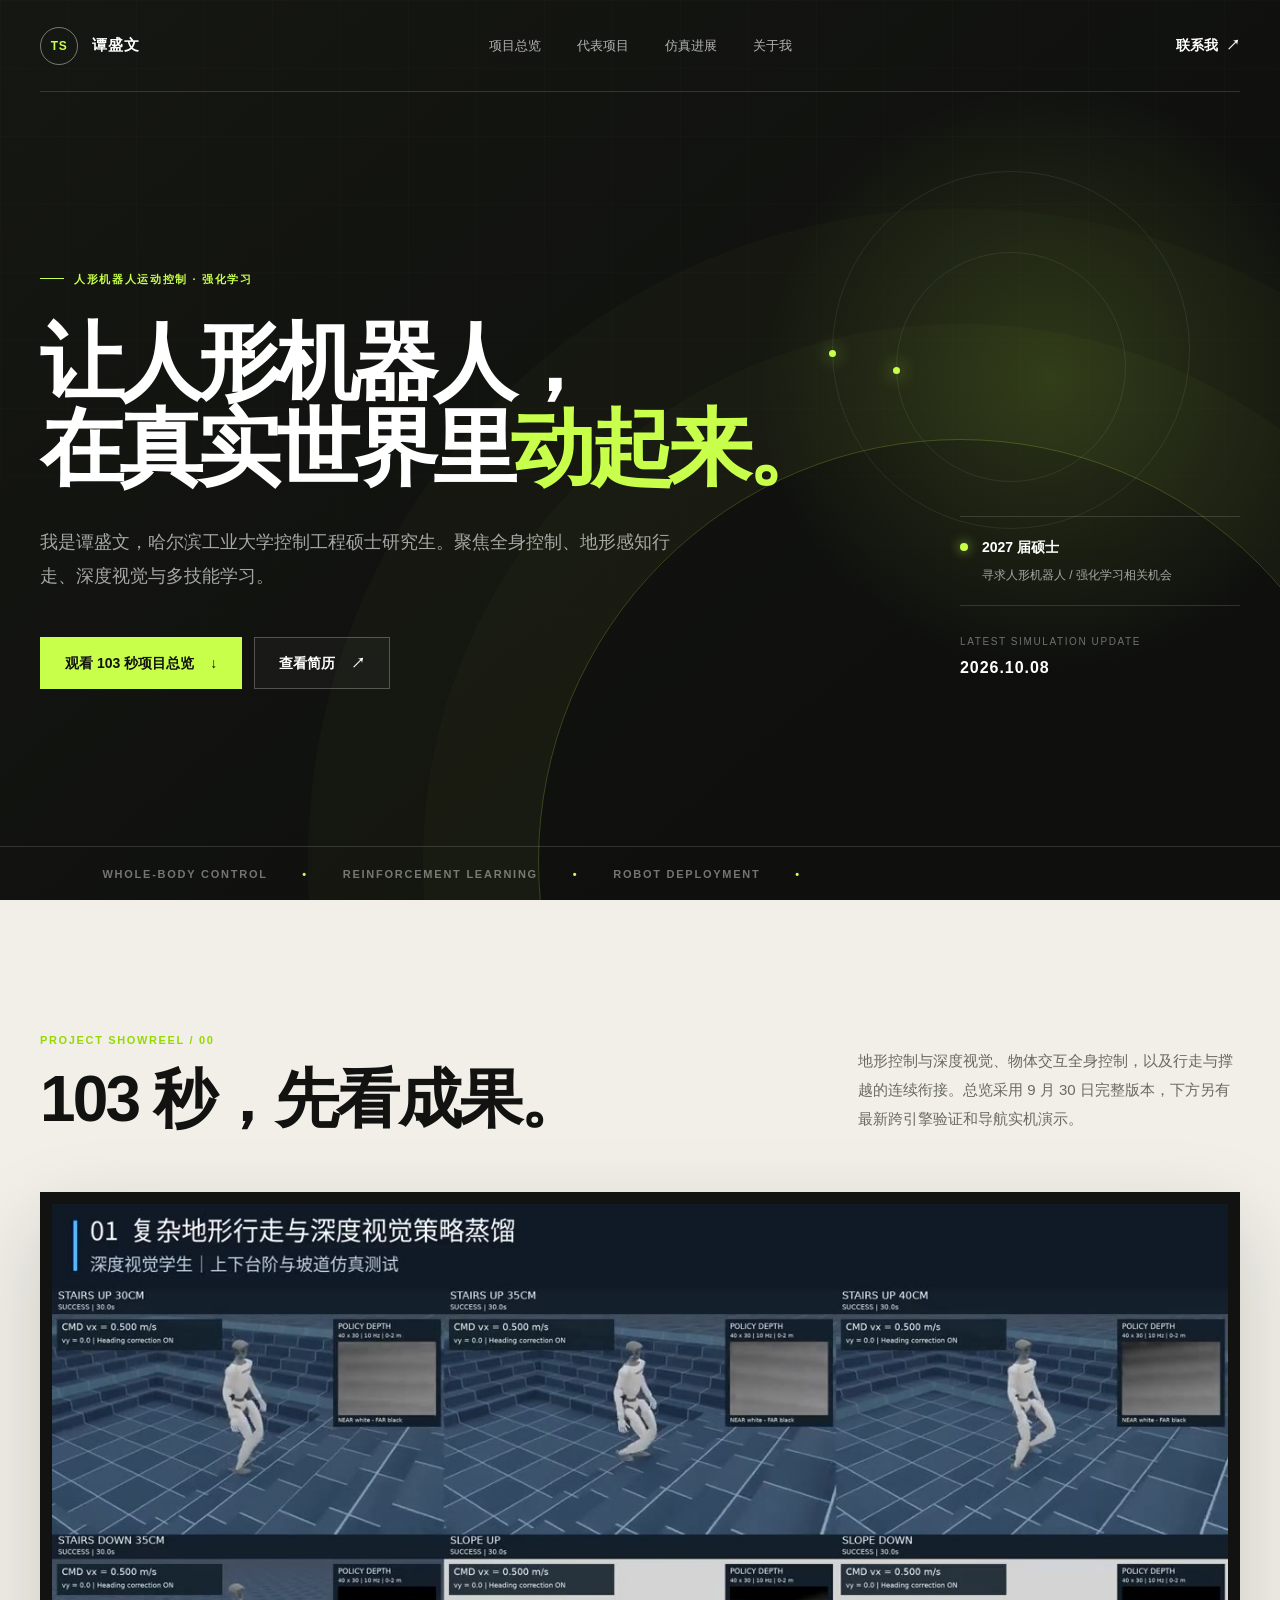
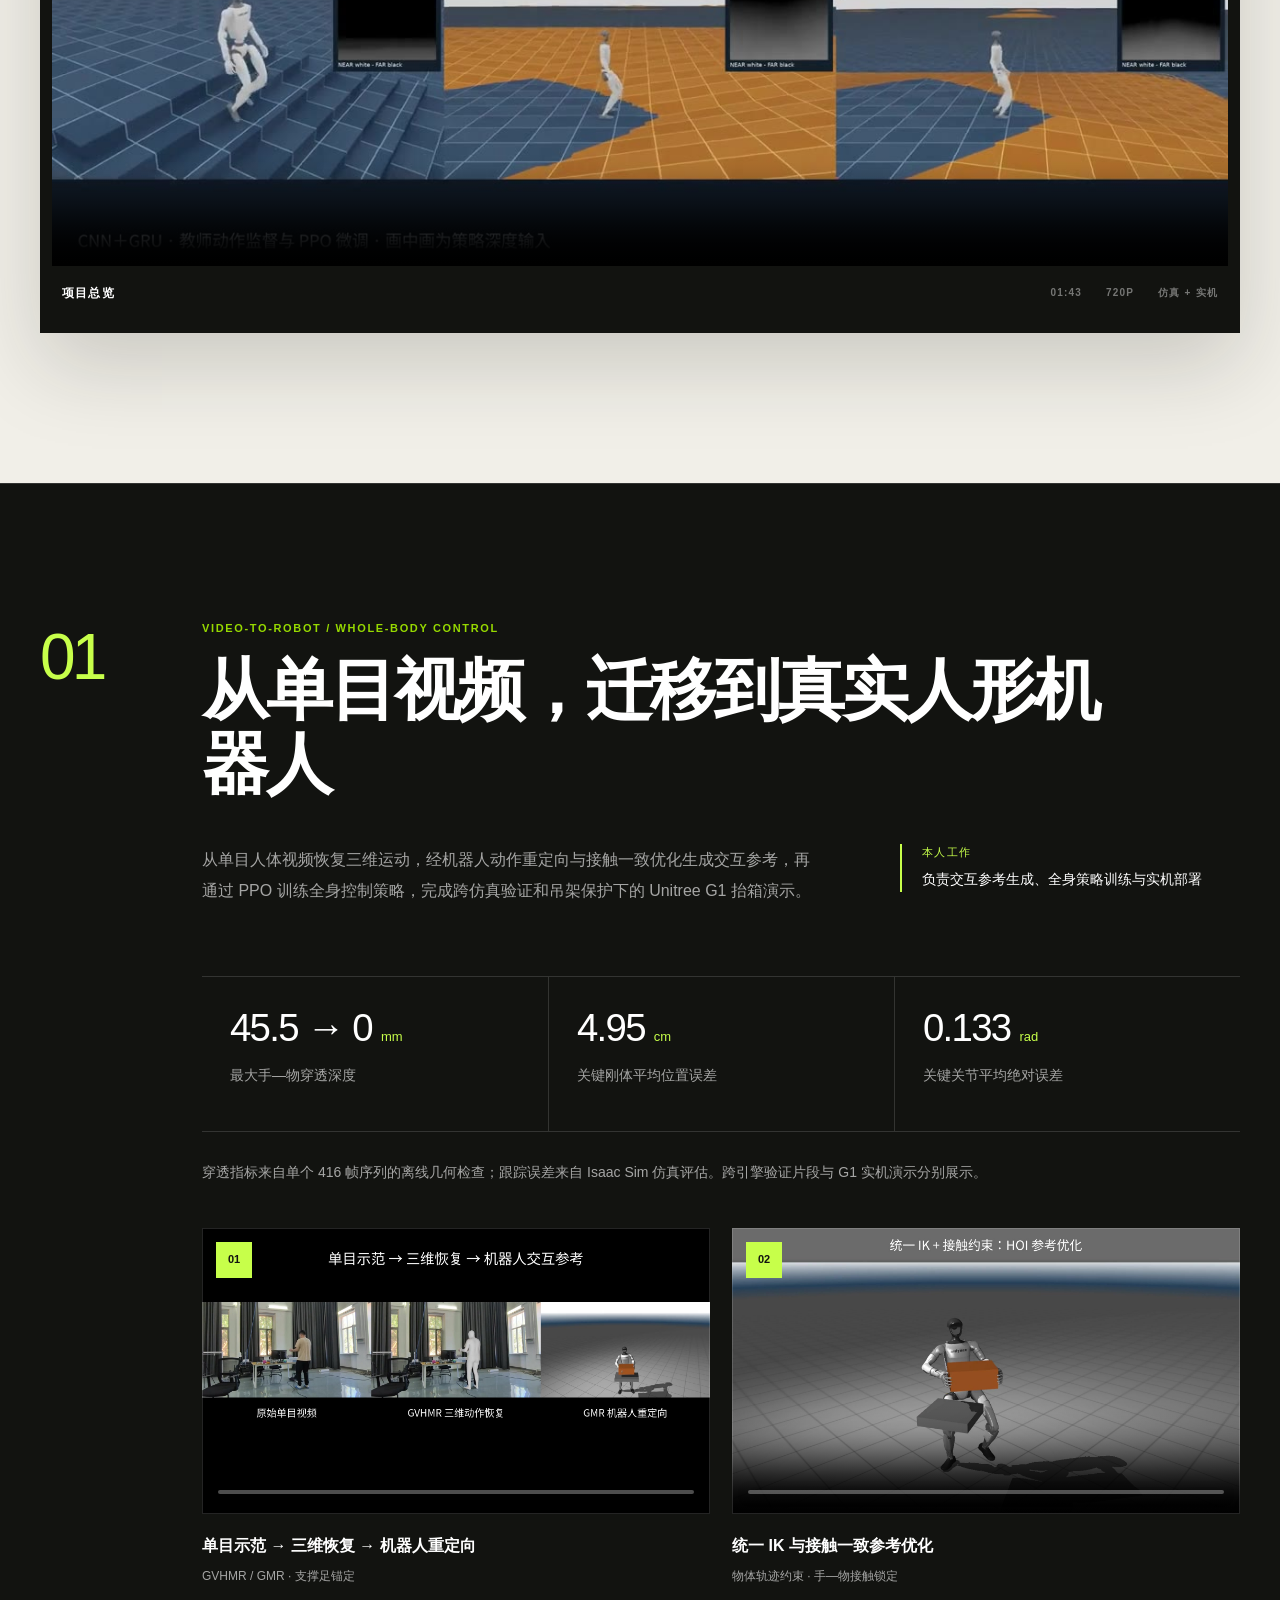
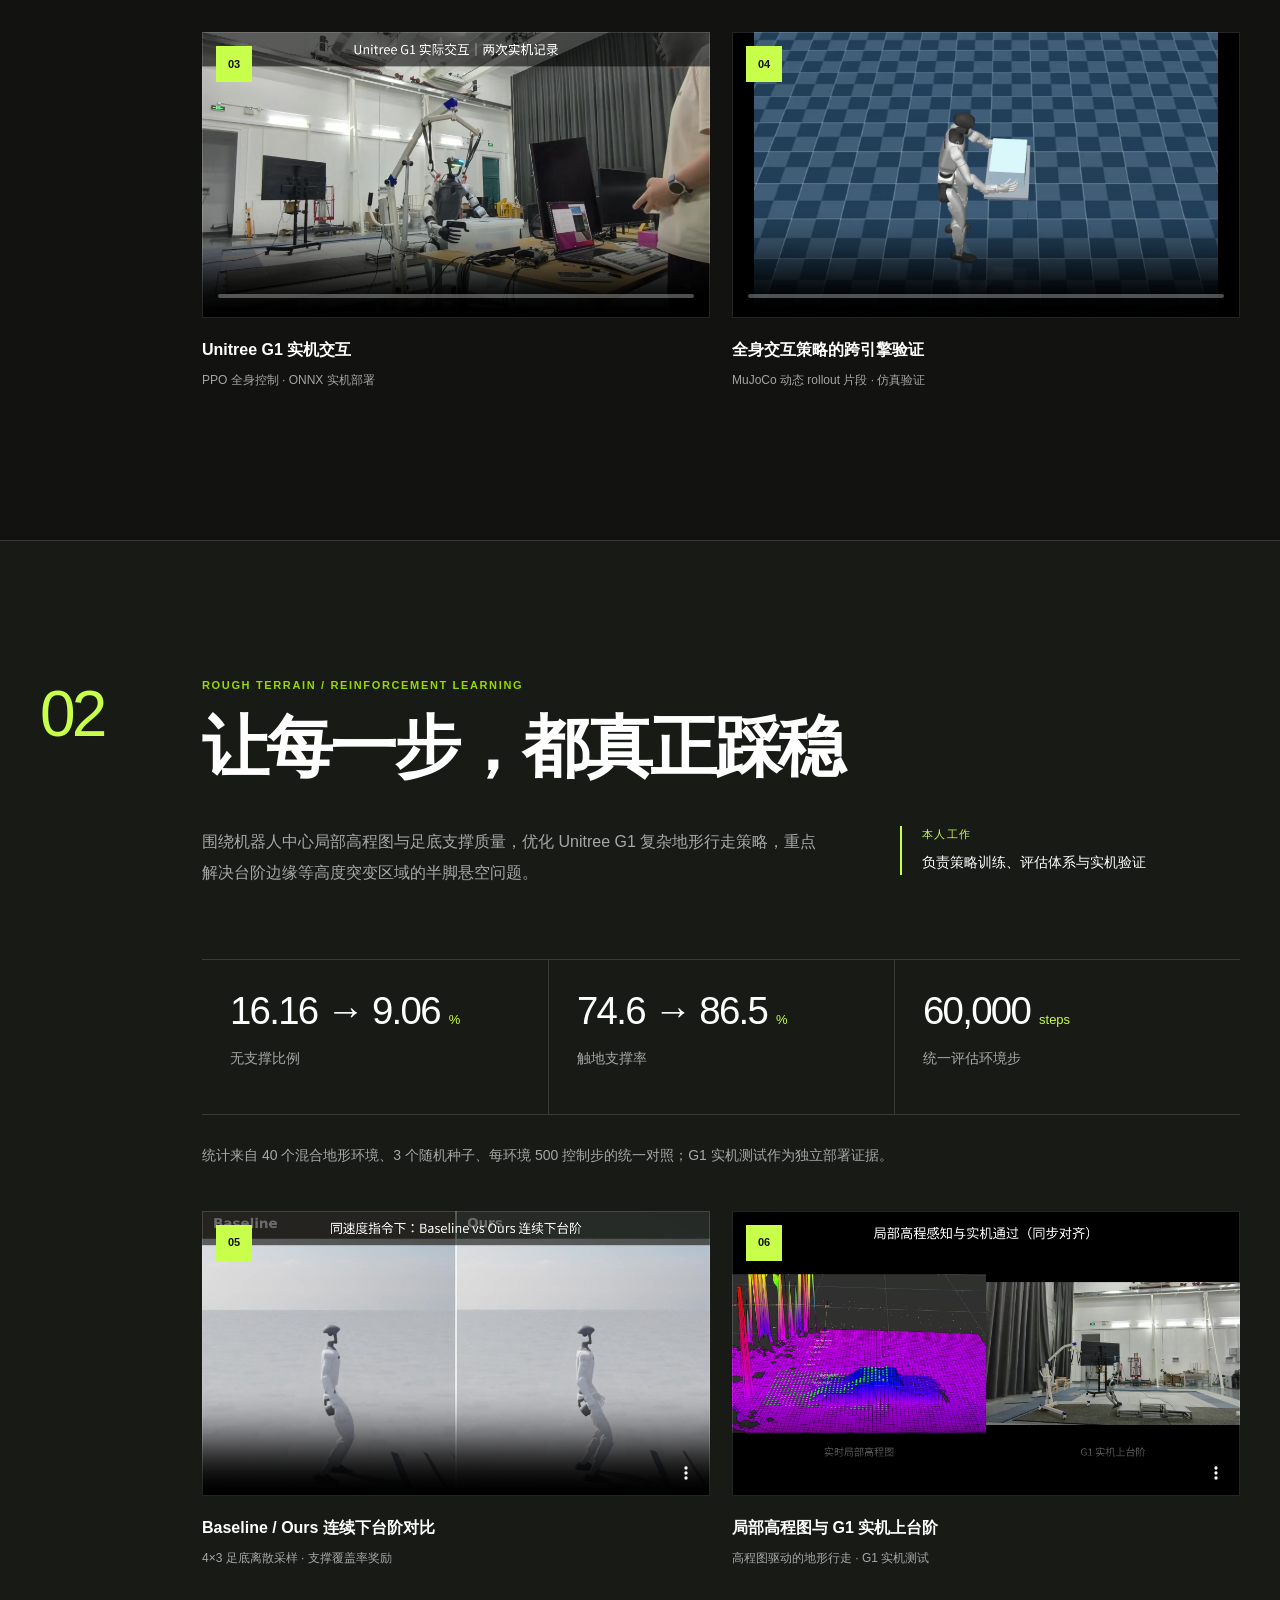
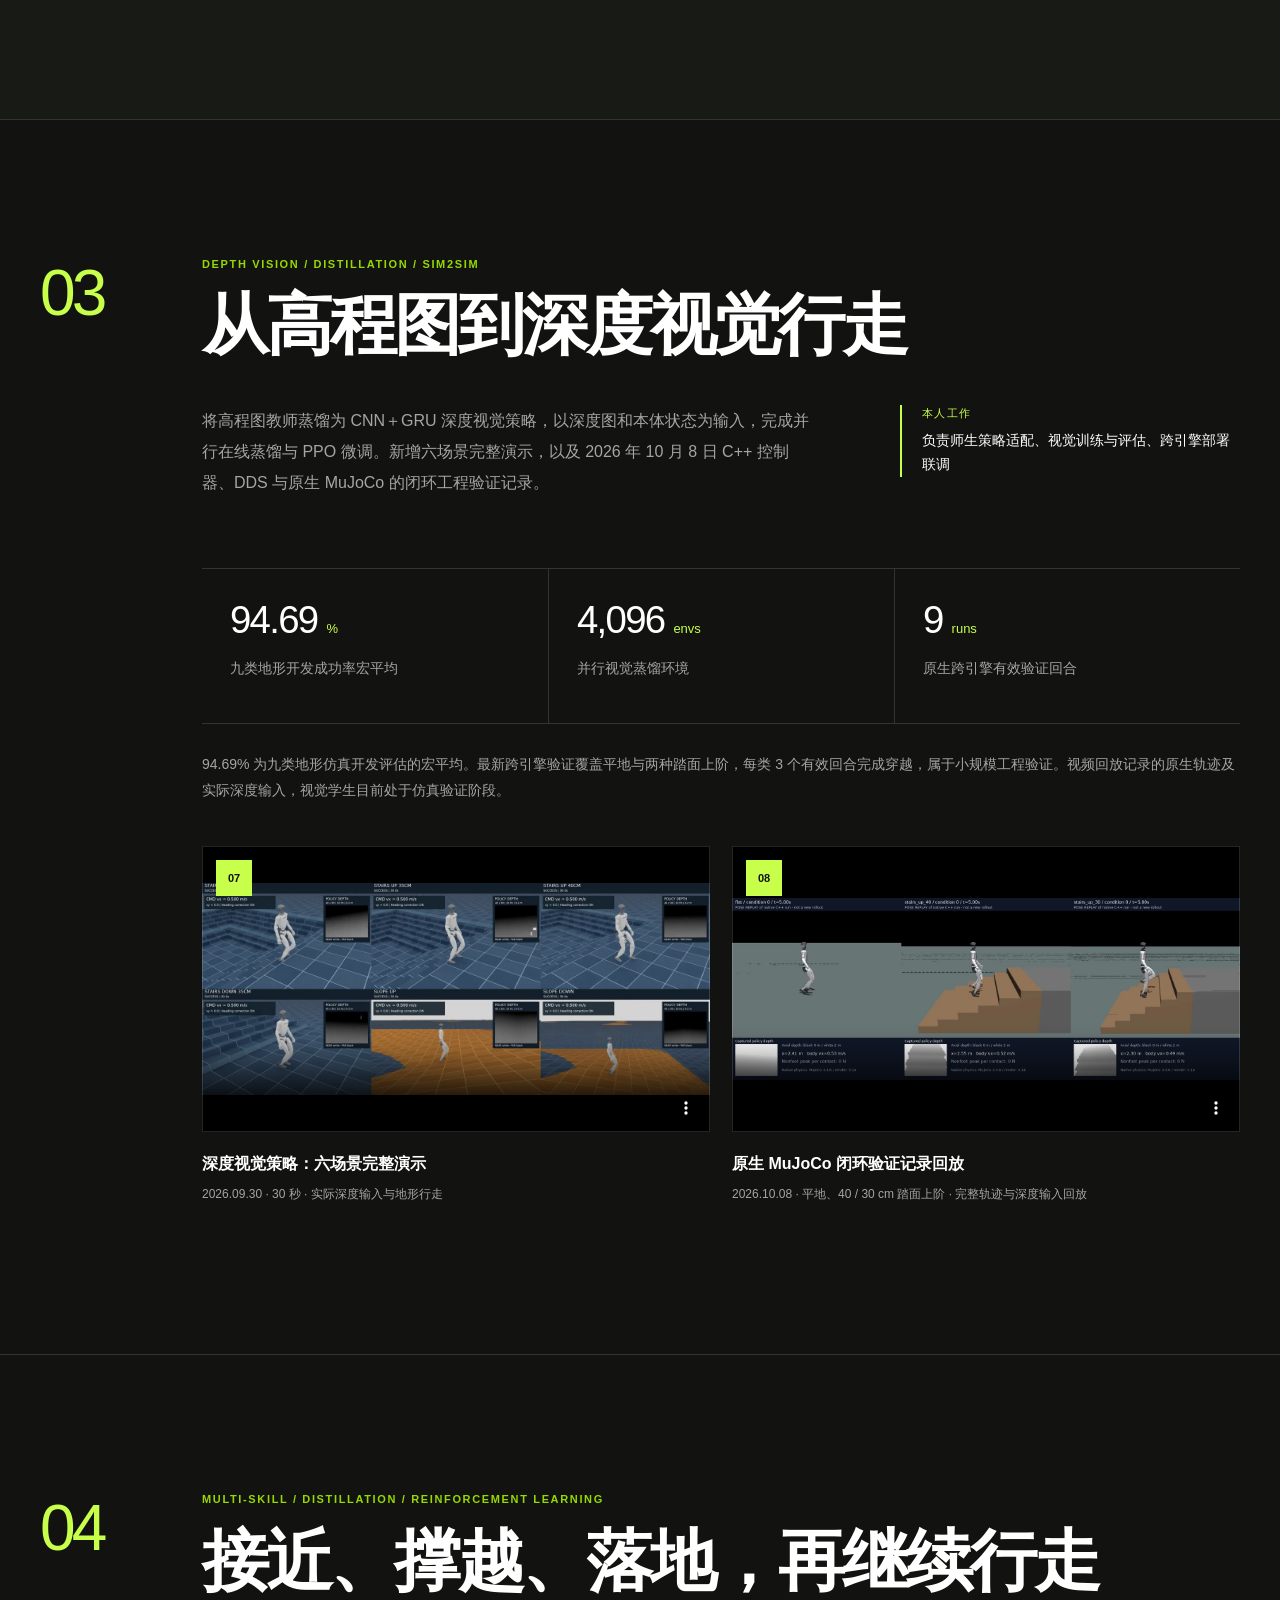
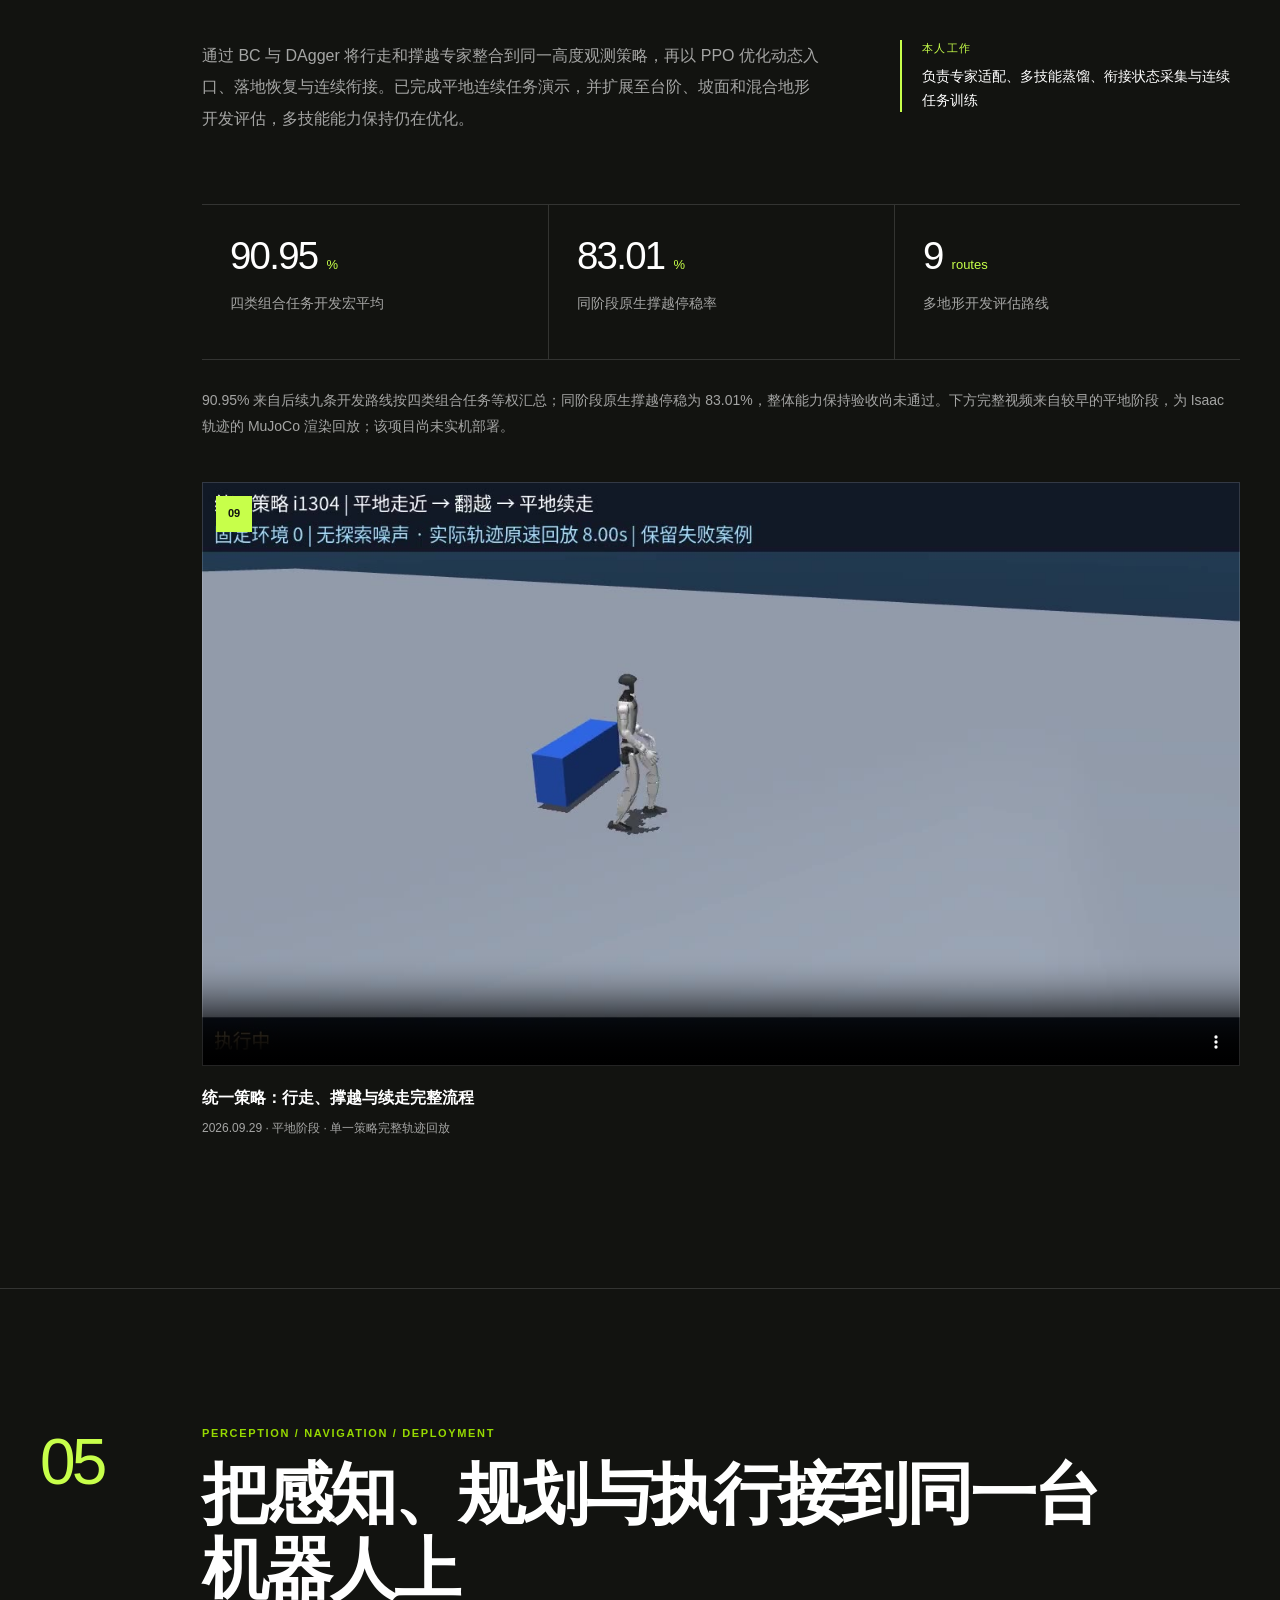
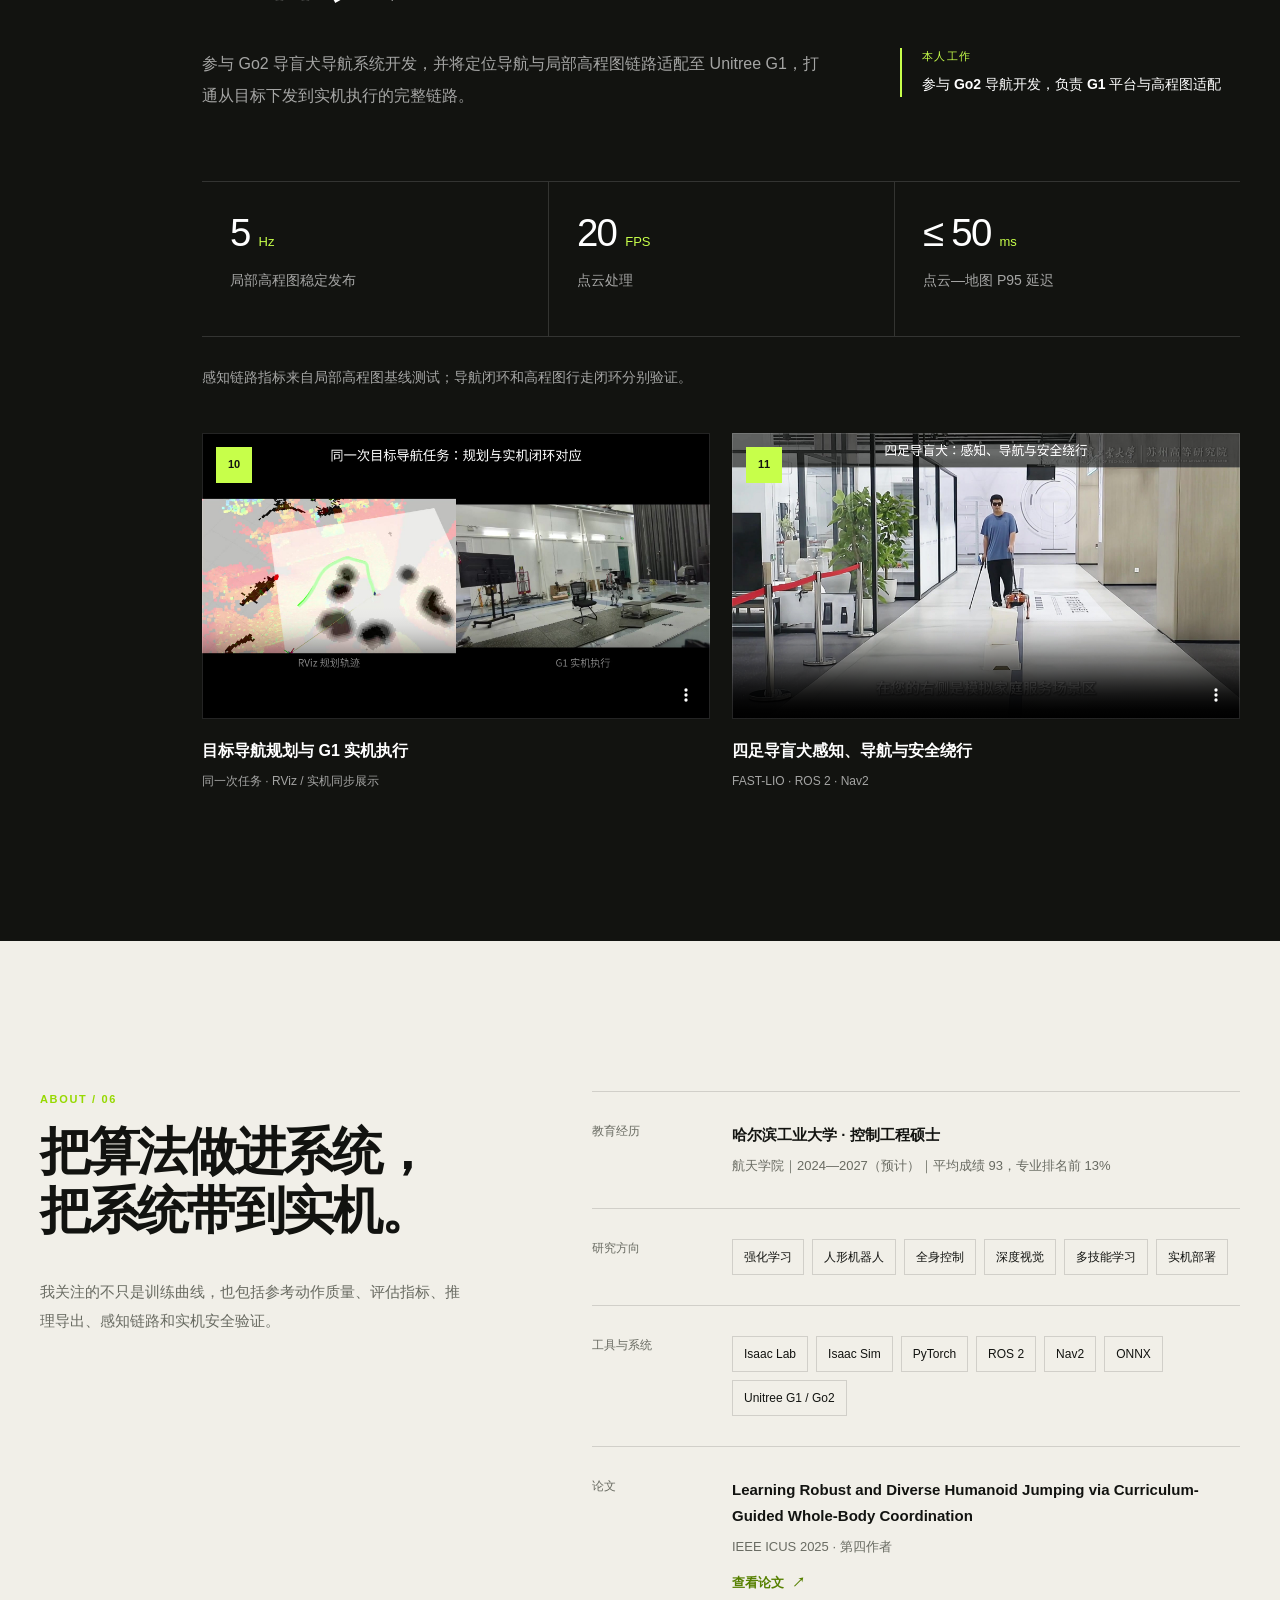
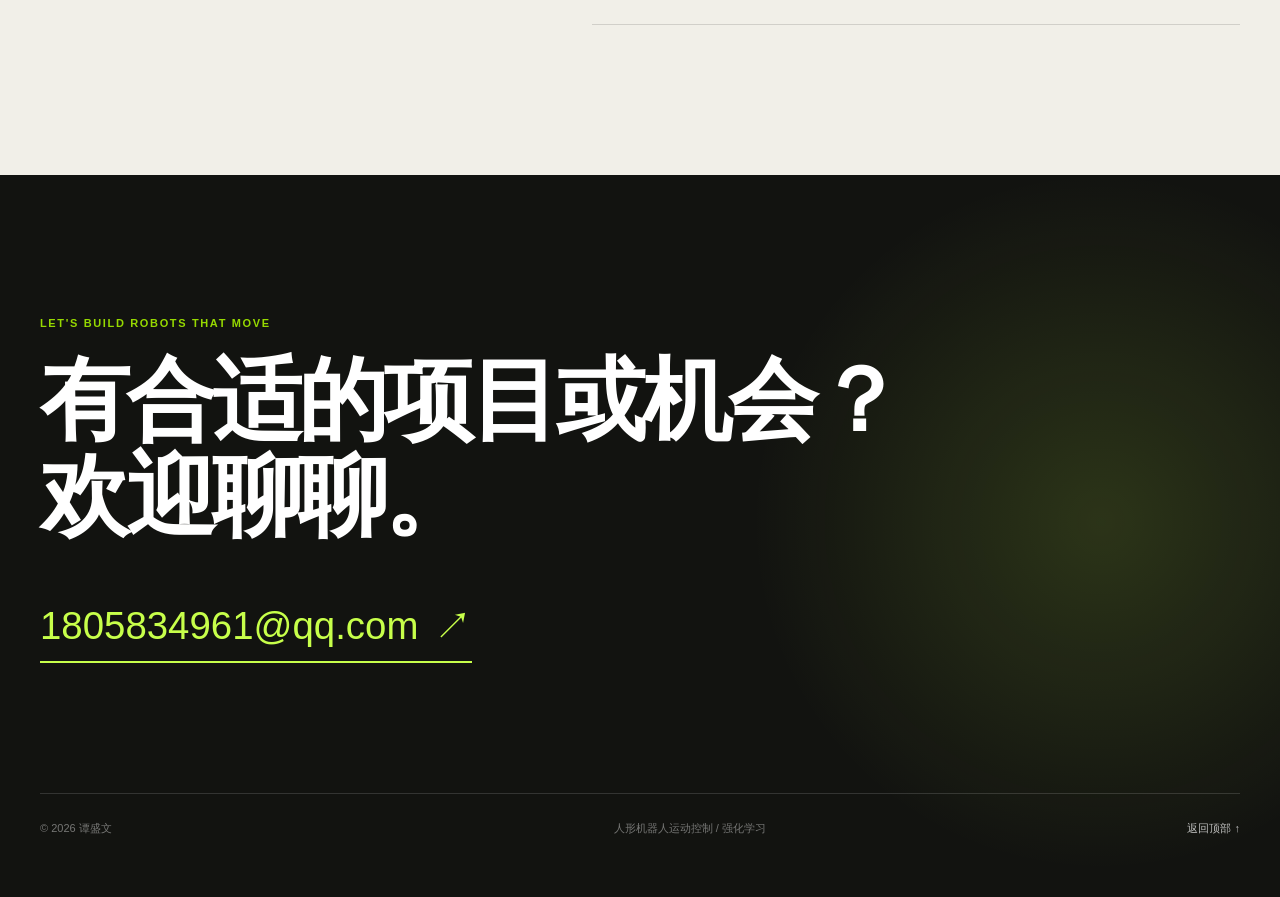
==== commit a4d840d4: "更新深度视觉与多技能仿真进展及完整视频" ====
--- a/index.html
+++ b/index.html
@@ -1,2 +1,3 @@
-<!DOCTYPE html><html lang="zh-CN"><head><meta charSet="utf-8"/><meta name="viewport" content="width=device-width, initial-scale=1"/><link rel="stylesheet" href="/_next/static/css/index.BsGzOQAM.css" data-rsc-css-href="/_next/static/css/index.BsGzOQAM.css" data-precedence="vite-rsc/importer-resources"/><link rel="modulepreload" fetchPriority="low" href="/_next/static/chunks/index-C61gj5wF.js"/><script src="/_next/static/chunks/rolldown-runtime-C60lm6uB.js" type="module" async=""></script><script src="/_next/static/chunks/framework-BgSIrAUN.js" type="module" async=""></script><link rel="modulepreload" href="/_next/static/chunks/layout-segment-context-DPGKfg3K.js" crossorigin=""/><script>Object.assign(((self[Symbol.for("vinext.navigationRuntime")]??={bootstrap:{routeManifest:null},functions:{}}).bootstrap.rsc??={rsc:[]}),{params:{},nav:{"pathname":"/","searchParams":[]}})</script><link rel="modulepreload" href="/_next/static/chunks/index-C61gj5wF.js" />
-</head><body><main><nav class="site-nav" aria-label="主导航"><a class="brand" href="#top" aria-label="谭盛文首页"><span class="brand-mark">TS</span><span class="brand-name">谭盛文</span></a><div class="nav-links"><a href="#showreel">项目总览</a><a href="#projects">代表项目</a><a href="#about">关于我</a></div><a class="nav-contact" href="mailto:1805834961@qq.com">联系我 <span aria-hidden="true">↗</span></a></nav><header class="hero" id="top"><div class="hero-grid" aria-hidden="true"></div><div class="hero-orbit hero-orbit-one" aria-hidden="true"></div><div class="hero-orbit hero-orbit-two" aria-hidden="true"></div><div class="hero-content page-shell"><div class="hero-copy"><p class="eyebrow"><span></span> 人形机器人运动控制 · 强化学习</p><h1>让人形机器人，<br/>在真实世界里<span>动起来。</span></h1><p class="hero-lead">我是谭盛文，哈尔滨工业大学控制工程硕士研究生。聚焦人形机器人全身控制、复杂地形行走与真实系统部署。</p><div class="hero-actions"><a class="button button-primary" href="#showreel">观看 84 秒项目总览 <span aria-hidden="true">↓</span></a><a class="button button-ghost" href="/files/tan-shengwen-resume.pdf" target="_blank" rel="noreferrer">查看简历 <span aria-hidden="true">↗</span></a></div></div><div class="hero-side"><div class="status-card"><span class="status-dot"></span><div><strong>2027 届硕士</strong><span>寻求人形机器人 / 强化学习相关机会</span></div></div><div class="hero-index"><span>SELECTED WORK</span><strong>2024—2026</strong></div></div></div><div class="hero-marquee" aria-hidden="true"><div>WHOLE-BODY CONTROL <i>•</i> REINFORCEMENT LEARNING <i>•</i> ROBOT DEPLOYMENT <i>•</i></div></div></header><section class="showreel section-light" id="showreel"><div class="page-shell"><div class="section-heading section-heading-wide"><div><p class="section-kicker">PROJECT SHOWREEL / 00</p><h2>84 秒，先看成果。</h2></div><p>从视频动作恢复、交互参考生成，到复杂地形策略与导航实机执行。以下均为本人参与项目的仿真或真实机器人记录。</p></div><div class="showreel-frame"><video controls="" playsInline="" preload="metadata" poster="/images/project-demo-cover.jpg" aria-label="谭盛文人形机器人项目 84 秒总览"><source src="/videos/project-demo.mp4" type="video/mp4"/>你的浏览器暂不支持视频播放。</video><div class="showreel-meta"><span>项目总览</span><span>01:24</span><span>720P</span><span>仿真 + 实机</span></div></div></div></section><section class="projects" id="projects"><article class="project" id="interaction"><div class="page-shell project-layout"><aside class="project-number" aria-hidden="true">01</aside><div class="project-content"><header class="project-header"><p class="section-kicker">VIDEO-TO-ROBOT / WHOLE-BODY CONTROL</p><h2>从单目视频，迁移到真实人形机器人</h2><div class="project-intro"><p>从单目人体视频恢复三维运动，经机器人动作重定向与接触一致优化生成可执行交互参考，再通过 PPO 训练闭环控制策略并部署至 Unitree G1。</p><div class="role-tag"><span>本人工作</span><strong>负责交互参考生成、全身策略训练与实机部署</strong></div></div></header><div class="metrics" aria-label="从单目视频，迁移到真实人形机器人关键数据"><div class="metric"><div class="metric-value">45.5 → 0<!-- --> <small>mm</small></div><span>最大手—物穿透深度</span></div><div class="metric"><div class="metric-value">4.95<!-- --> <small>cm</small></div><span>关键刚体平均位置误差</span></div><div class="metric"><div class="metric-value">0.133<!-- --> <small>rad</small></div><span>关键关节平均绝对误差</span></div></div><div class="clip-grid clip-grid-3"><figure class="clip-card"><div class="clip-media"><video controls="" playsInline="" preload="none" poster="/images/01_monocular_to_reference_cover.jpg" aria-label="单目示范 → 三维恢复 → 机器人重定向"><source src="/videos/01_monocular_to_reference.mp4" type="video/mp4"/>你的浏览器暂不支持视频播放。</video><span class="clip-index">01</span></div><figcaption><h3>单目示范 → 三维恢复 → 机器人重定向</h3><p>GVHMR / GMR · 支撑足锚定</p></figcaption></figure><figure class="clip-card"><div class="clip-media"><video controls="" playsInline="" preload="none" poster="/images/02_ik_contact_reference_cover.jpg" aria-label="统一 IK 与接触一致参考优化"><source src="/videos/02_ik_contact_reference.mp4" type="video/mp4"/>你的浏览器暂不支持视频播放。</video><span class="clip-index">02</span></div><figcaption><h3>统一 IK 与接触一致参考优化</h3><p>物体轨迹约束 · 手—物接触锁定</p></figcaption></figure><figure class="clip-card"><div class="clip-media"><video controls="" playsInline="" preload="none" poster="/images/03_real_interaction_cover.jpg" aria-label="Unitree G1 实机交互"><source src="/videos/03_real_interaction.mp4" type="video/mp4"/>你的浏览器暂不支持视频播放。</video><span class="clip-index">03</span></div><figcaption><h3>Unitree G1 实机交互</h3><p>PPO 全身控制 · ONNX 实机部署</p></figcaption></figure></div></div></div></article><article class="project" id="terrain"><div class="page-shell project-layout"><aside class="project-number" aria-hidden="true">02</aside><div class="project-content"><header class="project-header"><p class="section-kicker">ROUGH TERRAIN / REINFORCEMENT LEARNING</p><h2>让每一步，都真正踩稳</h2><div class="project-intro"><p>围绕机器人中心局部高程图与足底支撑质量，优化 Unitree G1 复杂地形行走策略，重点解决台阶边缘等高度突变区域的半脚悬空问题。</p><div class="role-tag"><span>本人工作</span><strong>负责策略训练、评估体系与实机验证</strong></div></div></header><div class="metrics" aria-label="让每一步，都真正踩稳关键数据"><div class="metric"><div class="metric-value">16.16 → 9.06<!-- --> <small>%</small></div><span>无支撑比例</span></div><div class="metric"><div class="metric-value">74.6 → 86.5<!-- --> <small>%</small></div><span>触地支撑率</span></div><div class="metric"><div class="metric-value">60,000<!-- --> <small>steps</small></div><span>统一评估环境步</span></div></div><div class="clip-grid clip-grid-2"><figure class="clip-card"><div class="clip-media"><video controls="" playsInline="" preload="none" poster="/images/04_terrain_baseline_vs_ours_cover.jpg" aria-label="Baseline / Ours 连续下台阶对比"><source src="/videos/04_terrain_baseline_vs_ours.mp4" type="video/mp4"/>你的浏览器暂不支持视频播放。</video><span class="clip-index">04</span></div><figcaption><h3>Baseline / Ours 连续下台阶对比</h3><p>4×3 足底离散采样 · 支撑覆盖率奖励</p></figcaption></figure><figure class="clip-card"><div class="clip-media"><video controls="" playsInline="" preload="none" poster="/images/05_g1_real_stairs_cover.jpg" aria-label="局部高程图与 G1 实机上台阶"><source src="/videos/05_g1_real_stairs.mp4" type="video/mp4"/>你的浏览器暂不支持视频播放。</video><span class="clip-index">05</span></div><figcaption><h3>局部高程图与 G1 实机上台阶</h3><p>感知—策略同步实机验证</p></figcaption></figure></div></div></div></article><article class="project" id="navigation"><div class="page-shell project-layout"><aside class="project-number" aria-hidden="true">03</aside><div class="project-content"><header class="project-header"><p class="section-kicker">PERCEPTION / NAVIGATION / DEPLOYMENT</p><h2>把感知、规划与执行接到同一台机器人上</h2><div class="project-intro"><p>参与 Go2 导盲犬导航系统开发，并将定位导航与局部高程图链路适配至 Unitree G1，打通从目标下发到实机执行的完整链路。</p><div class="role-tag"><span>本人工作</span><strong>参与 Go2 导航开发，负责 G1 平台与高程图适配</strong></div></div></header><div class="metrics" aria-label="把感知、规划与执行接到同一台机器人上关键数据"><div class="metric"><div class="metric-value">5<!-- --> <small>Hz</small></div><span>局部高程图稳定发布</span></div><div class="metric"><div class="metric-value">20<!-- --> <small>FPS</small></div><span>点云处理</span></div><div class="metric"><div class="metric-value">≤ 50<!-- --> <small>ms</small></div><span>点云—地图 P95 延迟</span></div></div><div class="clip-grid clip-grid-2"><figure class="clip-card"><div class="clip-media"><video controls="" playsInline="" preload="none" poster="/images/06_navigation_planning_execution_cover.jpg" aria-label="目标导航规划与 G1 实机执行"><source src="/videos/06_navigation_planning_execution.mp4" type="video/mp4"/>你的浏览器暂不支持视频播放。</video><span class="clip-index">06</span></div><figcaption><h3>目标导航规划与 G1 实机执行</h3><p>同一次任务 · RViz / 实机同步展示</p></figcaption></figure><figure class="clip-card"><div class="clip-media"><video controls="" playsInline="" preload="none" poster="/images/07_guide_dog_demo_cover.jpg" aria-label="四足导盲犬感知、导航与安全绕行"><source src="/videos/07_guide_dog_demo.mp4" type="video/mp4"/>你的浏览器暂不支持视频播放。</video><span class="clip-index">07</span></div><figcaption><h3>四足导盲犬感知、导航与安全绕行</h3><p>FAST-LIO · ROS 2 · Nav2</p></figcaption></figure></div></div></div></article></section><section class="about section-light" id="about"><div class="page-shell about-grid"><div class="about-title"><p class="section-kicker">ABOUT / 04</p><h2>把算法做进系统，<br/>把系统带到实机。</h2><p>我关注的不只是训练曲线，也包括参考动作质量、评估指标、推理导出、感知链路和实机安全验证。</p></div><div class="about-details"><div class="about-row"><span>教育经历</span><div><strong>哈尔滨工业大学 · 控制工程硕士</strong><p>航天学院｜2024—2027（预计）｜平均成绩 93，专业排名前 13%</p></div></div><div class="about-row"><span>研究方向</span><div class="skill-cloud"><i>强化学习</i><i>人形机器人</i><i>全身控制</i><i>复杂地形</i><i>动作迁移</i><i>实机部署</i></div></div><div class="about-row"><span>工具与系统</span><div class="skill-cloud"><i>Isaac Lab</i><i>Isaac Sim</i><i>PyTorch</i><i>ROS 2</i><i>Nav2</i><i>ONNX</i><i>Unitree G1 / Go2</i></div></div><div class="about-row"><span>论文</span><div><strong>Learning Robust and Diverse Humanoid Jumping via Curriculum-Guided Whole-Body Coordination</strong><p>IEEE ICUS 2025 · 第四作者</p><a class="text-link" href="https://doi.org/10.1109/ICUS66297.2025.11295093" target="_blank" rel="noreferrer">查看论文 <span aria-hidden="true">↗</span></a></div></div></div></div></section><footer class="footer" id="contact"><div class="page-shell"><p class="section-kicker">LET&#x27;S BUILD ROBOTS THAT MOVE</p><h2>有合适的项目或机会？<br/>欢迎聊聊。</h2><a class="footer-email" href="mailto:1805834961@qq.com">1805834961@qq.com <span aria-hidden="true">↗</span></a><div class="footer-bottom"><span>© 2026 谭盛文</span><span>人形机器人运动控制 / 强化学习</span><a href="#top">返回顶部 ↑</a></div></div></footer></main><!--$--><!--/$--><div hidden=""><!--$--><div hidden=""><title>谭盛文｜人形机器人运动控制与强化学习</title><meta name="description" content="谭盛文的个人作品集：人形机器人全身控制、复杂地形行走、动作迁移与真实机器人系统部署。"><meta property="og:title" content="谭盛文｜人形机器人运动控制与强化学习"><meta property="og:description" content="谭盛文的个人作品集：人形机器人全身控制、复杂地形行走、动作迁移与真实机器人系统部署。"><meta property="og:type" content="website"><meta property="og:locale" content="zh_CN"><meta property="og:image" content="https://kight71.github.io/og.png"><meta property="og:image:width" content="1792"><meta property="og:image:height" content="935"><meta property="og:image:alt" content="谭盛文｜人形机器人运动控制与强化学习"><meta name="twitter:card" content="summary_large_image"><meta name="twitter:title" content="谭盛文｜人形机器人运动控制与强化学习"><meta name="twitter:description" content="谭盛文的个人作品集：人形机器人全身控制、复杂地形行走、动作迁移与真实机器人系统部署。"><meta name="twitter:image" content="https://kight71.github.io/og.png"></div><!--/$--></div><script type="module" src="/_next/static/chunks/index-C61gj5wF.js" id="_R_" async=""></script><script>((self[Symbol.for("vinext.navigationRuntime")]??={bootstrap:{routeManifest:null},functions:{}}).bootstrap.rsc??={rsc:[]}).rsc.push("4:I[\"8c0f216c4604\",[],\"Children\",1]\n")</script><script>((self[Symbol.for("vinext.navigationRuntime")]??={bootstrap:{routeManifest:null},functions:{}}).bootstrap.rsc??={rsc:[]}).rsc.push("5:I[\"593f344dc510\",[],\"GlobalErrorBoundary\",1]\n")</script><script>((self[Symbol.for("vinext.navigationRuntime")]??={bootstrap:{routeManifest:null},functions:{}}).bootstrap.rsc??={rsc:[]}).rsc.push("6:I[\"0b874ad30386\",[],\"default\",1]\n")</script><script>((self[Symbol.for("vinext.navigationRuntime")]??={bootstrap:{routeManifest:null},functions:{}}).bootstrap.rsc??={rsc:[]}).rsc.push("7:I[\"593f344dc510\",[],\"ErrorBoundary\",1]\n")</script><script>((self[Symbol.for("vinext.navigationRuntime")]??={bootstrap:{routeManifest:null},functions:{}}).bootstrap.rsc??={rsc:[]}).rsc.push("8:I[\"15c18cfaeeff\",[],\"LayoutSegmentProvider\",1]\n")</script><script>((self[Symbol.for("vinext.navigationRuntime")]??={bootstrap:{routeManifest:null},functions:{}}).bootstrap.rsc??={rsc:[]}).rsc.push("9:I[\"8c0f216c4604\",[],\"Slot\",1]\n")</script><script>((self[Symbol.for("vinext.navigationRuntime")]??={bootstrap:{routeManifest:null},functions:{}}).bootstrap.rsc??={rsc:[]}).rsc.push("a:I[\"9276801271d6\",[],\"AppRouterScrollTarget\",1]\n")</script><script>((self[Symbol.for("vinext.navigationRuntime")]??={bootstrap:{routeManifest:null},functions:{}}).bootstrap.rsc??={rsc:[]}).rsc.push("b:I[\"593f344dc510\",[],\"RedirectBoundary\",1]\n")</script><script>((self[Symbol.for("vinext.navigationRuntime")]??={bootstrap:{routeManifest:null},functions:{}}).bootstrap.rsc??={rsc:[]}).rsc.push("c:\"$Sreact.suspense\"\n")</script><script>((self[Symbol.for("vinext.navigationRuntime")]??={bootstrap:{routeManifest:null},functions:{}}).bootstrap.rsc??={rsc:[]}).rsc.push(":HL[\"/_next/static/css/index.BsGzOQAM.css\",\"style\"     ]\n")</script><script>((self[Symbol.for("vinext.navigationRuntime")]??={bootstrap:{routeManifest:null},functions:{}}).bootstrap.rsc??={rsc:[]}).rsc.push("0:{\"__route\":\"route:/\",\"__interceptionContext\":null,\"__layoutIds\":[\"layout:/\"],\"__rootLayout\":\"/\",\"__sourcePage\":\"/page\",\"__vinext_streaming_metadata_body:route:/\":\"$L1\",\"__vinext_streaming_metadata_outlet:route:/\":\"$L2\",\"page:/\":\"$L3\",\"layout:/\":[[[[\"$\",\"link\",\"css:/_next/static/css/index.BsGzOQAM.css\",{\"rel\":\"stylesheet\",\"precedence\":\"vite-rsc/importer-resources\",\"href\":\"/_next/static/css/index.BsGzOQAM.css\",\"data-rsc-css-href\":\"/_next/static/css/index.BsGzOQAM.css\"}],\"$undefined\"],[\"$\",\"html\",null,{\"lang\":\"zh-CN\",\"children\":[\"$\",\"body\",null,{\"children\":[\"$\",\"$L4\",null,{}]}]}]],null],\"route:/\":[[[\"$\",\"meta\",null,{\"charSet\":\"utf-8\"}],null,[[\"$\",\"meta\",\"0\",{\"name\":\"viewport\",\"content\":\"width=device-width, initial-scale=1\"}]]],[\"$\",\"$L5\",null,{\"fallback\":\"$6\",\"children\":[\"$\",\"$L7\",null,{\"fallback\":\"$6\",\"children\":[\"$\",\"$L8\",null,{\"providerId\":\"layout:/\",\"segmentMap\":{\"children\":[]},\"children\":[\"$\",\"$L9\",null,{\"id\":\"layout:/\",\"parallelSlots\":\"$undefined\",\"children\":[\"$\",\"$La\",null,{\"children\":[\"$\",\"$Lb\",null,{\"children\":[[\"$\",\"$L8\",null,{\"providerId\":\"page:/\",\"segmentMap\":{\"children\":[\"__PAGE__\"]},\"children\":[\"$\",\"$L9\",null,{\"id\":\"page:/\"}]}],[\"$\",\"$c\",null,{\"fallback\":null,\"children\":[\"$\",\"$L9\",null,{\"id\":\"__vinext_streaming_metadata_outlet:route:/\"}]}]]}]}]}]}]}]}],null,[\"$\",\"div\",null,{\"hidden\":true,\"children\":[\"$\",\"$c\",null,{\"fallback\":null,\"children\":[\"$\",\"$L9\",null,{\"id\":\"__vinext_streaming_metadata_body:route:/\"}]}]}]],\"__layoutFlags\":{\"layout:/\":\"s\"},\"__artifactCompatibility\":{\"schemaVersion\":1,\"graphVersion\":\"app-route-graph:1177fd80f83fa7b0\",\"deploymentVersion\":\"ab69e0c1-3105-43df-b963-71328535dfd1\",\"appElementsSchemaVersion\":1,\"rscPayloadSchemaVersion\":1,\"rootBoundaryId\":\"/\",\"renderEpoch\":null},\"__renderObservation\":{\"schemaVersion\":1,\"output\":{\"kind\":\"app-rsc\",\"mountedSlotsFingerprint\":null,\"renderEpoch\":null,\"rootBoundaryId\":\"/\",\"routeId\":\"route:/\"},\"completeness\":\"partial\",\"boundaryOutcome\":{\"kind\":\"unknown\"},\"requestApis\":[{\"kind\":\"connection\",\"status\":\"unknown\"},{\"kind\":\"cookies\",\"status\":\"unknown\"},{\"kind\":\"draftMode\",\"status\":\"unknown\"},{\"kind\":\"headers\",\"status\":\"observed\"},{\"kind\":\"params\",\"status\":\"unknown\"},{\"kind\":\"searchParams\",\"status\":\"unknown\"}],\"dynamicFetches\":[],\"cacheTags\":[\"/\",\"_N_T_/\",\"_N_T_/index\",\"_N_T_/layout\",\"_N_T_/page\"],\"pathTags\":[\"/\"],\"cacheability\":\"unknown\",\"downgrade\":{\"target\":\"freshRender\",\"reasons\":[{\"code\":\"CP_DOWNGRADE_CACHEABILITY_UNKNOWN\",\"target\":\"freshRender\"},{\"code\":\"CP_DOWNGRADE_INCOMPLETE_OBSERVATION\",\"completeness\":\"partial\",\"target\":\"freshRender\"},{\"code\":\"CP_DOWNGRADE_UNKNOWN_REQUEST_API\",\"requestApi\":\"connection\",\"target\":\"freshRender\"},{\"code\":\"CP_DOWNGRADE_UNKNOWN_REQUEST_API\",\"requestApi\":\"cookies\",\"target\":\"freshRender\"},{\"code\":\"CP_DOWNGRADE_UNKNOWN_REQUEST_API\",\"requestApi\":\"draftMode\",\"target\":\"freshRender\"},{\"code\":\"CP_DOWNGRADE_PRIVATE_REQUEST_API\",\"requestApi\":\"headers\",\"target\":\"private\"},{\"code\":\"CP_DOWNGRADE_UNKNOWN_REQUEST_API\",\"requestApi\":\"params\",\"target\":\"freshRender\"},{\"code\":\"CP_DOWNGRADE_UNKNOWN_REQUEST_API\",\"requestApi\":\"searchParams\",\"target\":\"freshRender\"}],\"fallback\":{\"kind\":\"breakerFallback\",\"code\":\"CP_PRIVATE_DYNAMIC_DOWNGRADE\",\"mode\":\"renderFresh\",\"scope\":\"affectedOutput\",\"fields\":{\"reasonCodes\":[\"CP_DOWNGRADE_CACHEABILITY_UNKNOWN\",\"CP_DOWNGRADE_INCOMPLETE_OBSERVATION\",\"CP_DOWNGRADE_UNKNOWN_REQUEST_API\",\"CP_DOWNGRADE_UNKNOWN_REQUEST_API\",\"CP_DOWNGRADE_UNKNOWN_REQUEST_API\",\"CP_DOWNGRADE_PRIVATE_REQUEST_API\",\"CP_DOWNGRADE_UNKNOWN_REQUEST_API\",\"CP_DOWNGRADE_UNKNOWN_REQUEST_API\"],\"target\":\"freshRender\"}},\"isPublicCacheCandidate\":false}}}\n")</script><script>((self[Symbol.for("vinext.navigationRuntime")]??={bootstrap:{routeManifest:null},functions:{}}).bootstrap.rsc??={rsc:[]}).rsc.push("1:[\"$\",\"div\",null,{\"hidden\":true,\"dangerouslySetInnerHTML\":{\"__html\":\"\u003ctitle\u003e谭盛文｜人形机器人运动控制与强化学习\u003c/title\u003e\u003cmeta name=\\\"description\\\" content=\\\"谭盛文的个人作品集：人形机器人全身控制、复杂地形行走、动作迁移与真实机器人系统部署。\\\"\u003e\u003cmeta property=\\\"og:title\\\" content=\\\"谭盛文｜人形机器人运动控制与强化学习\\\"\u003e\u003cmeta property=\\\"og:description\\\" content=\\\"谭盛文的个人作品集：人形机器人全身控制、复杂地形行走、动作迁移与真实机器人系统部署。\\\"\u003e\u003cmeta property=\\\"og:type\\\" content=\\\"website\\\"\u003e\u003cmeta property=\\\"og:locale\\\" content=\\\"zh_CN\\\"\u003e\u003cmeta property=\\\"og:image\\\" content=\\\"https://kight71.github.io/og.png\\\"\u003e\u003cmeta property=\\\"og:image:width\\\" content=\\\"1792\\\"\u003e\u003cmeta property=\\\"og:image:height\\\" content=\\\"935\\\"\u003e\u003cmeta property=\\\"og:image:alt\\\" content=\\\"谭盛文｜人形机器人运动控制与强化学习\\\"\u003e\u003cmeta name=\\\"twitter:card\\\" content=\\\"summary_large_image\\\"\u003e\u003cmeta name=\\\"twitter:title\\\" content=\\\"谭盛文｜人形机器人运动控制与强化学习\\\"\u003e\u003cmeta name=\\\"twitter:description\\\" content=\\\"谭盛文的个人作品集：人形机器人全身控制、复杂地形行走、动作迁移与真实机器人系统部署。\\\"\u003e\u003cmeta name=\\\"twitter:image\\\" content=\\\"https://kight71.github.io/og.png\\\"\u003e\"}}]\n")</script><script>((self[Symbol.for("vinext.navigationRuntime")]??={bootstrap:{routeManifest:null},functions:{}}).bootstrap.rsc??={rsc:[]}).rsc.push("2:null\n")</script><script>((self[Symbol.for("vinext.navigationRuntime")]??={bootstrap:{routeManifest:null},functions:{}}).bootstrap.rsc??={rsc:[]}).rsc.push("3:[\"$\",\"main\",null,{\"children\":[[\"$\",\"nav\",null,{\"className\":\"site-nav\",\"aria-label\":\"主导航\",\"children\":[[\"$\",\"a\",null,{\"className\":\"brand\",\"href\":\"#top\",\"aria-label\":\"谭盛文首页\",\"children\":[[\"$\",\"span\",null,{\"className\":\"brand-mark\",\"children\":\"TS\"}],[\"$\",\"span\",null,{\"className\":\"brand-name\",\"children\":\"谭盛文\"}]]}],[\"$\",\"div\",null,{\"className\":\"nav-links\",\"children\":[[\"$\",\"a\",null,{\"href\":\"#showreel\",\"children\":\"项目总览\"}],[\"$\",\"a\",null,{\"href\":\"#projects\",\"children\":\"代表项目\"}],[\"$\",\"a\",null,{\"href\":\"#about\",\"children\":\"关于我\"}]]}],[\"$\",\"a\",null,{\"className\":\"nav-contact\",\"href\":\"mailto:1805834961@qq.com\",\"children\":[\"联系我 \",[\"$\",\"span\",null,{\"aria-hidden\":\"true\",\"children\":\"↗\"}]]}]]}],[\"$\",\"header\",null,{\"className\":\"hero\",\"id\":\"top\",\"children\":[[\"$\",\"div\",null,{\"className\":\"hero-grid\",\"aria-hidden\":\"true\"}],[\"$\",\"div\",null,{\"className\":\"hero-orbit hero-orbit-one\",\"aria-hidden\":\"true\"}],[\"$\",\"div\",null,{\"className\":\"hero-orbit hero-orbit-two\",\"aria-hidden\":\"true\"}],[\"$\",\"div\",null,{\"className\":\"hero-content page-shell\",\"children\":[[\"$\",\"div\",null,{\"className\":\"hero-copy\",\"children\":[[\"$\",\"p\",null,{\"className\":\"eyebrow\",\"children\":[[\"$\",\"span\",null,{}],\" 人形机器人运动控制 · 强化学习\"]}],[\"$\",\"h1\",null,{\"children\":[\"让人形机器人，\",[\"$\",\"br\",null,{}],\"在真实世界里\",[\"$\",\"span\",null,{\"children\":\"动起来。\"}]]}],[\"$\",\"p\",null,{\"className\":\"hero-lead\",\"children\":\"我是谭盛文，哈尔滨工业大学控制工程硕士研究生。聚焦人形机器人全身控制、复杂地形行走与真实系统部署。\"}],[\"$\",\"div\",null,{\"className\":\"hero-actions\",\"children\":[[\"$\",\"a\",null,{\"className\":\"button button-primary\",\"href\":\"#showreel\",\"children\":[\"观看 84 秒项目总览 \",[\"$\",\"span\",null,{\"aria-hidden\":\"true\",\"children\":\"↓\"}]]}],[\"$\",\"a\",null,{\"className\":\"button button-ghost\",\"href\":\"/files/tan-shengwen-resume.pdf\",\"target\":\"_blank\",\"rel\":\"noreferrer\",\"children\":[\"查看简历 \",[\"$\",\"span\",null,{\"aria-hidden\":\"true\",\"children\":\"↗\"}]]}]]}]]}],[\"$\",\"div\",null,{\"className\":\"hero-side\",\"children\":[[\"$\",\"div\",null,{\"className\":\"status-card\",\"children\":[[\"$\",\"span\",null,{\"className\":\"status-dot\"}],[\"$\",\"div\",null,{\"children\":[[\"$\",\"strong\",null,{\"children\":\"2027 届硕士\"}],[\"$\",\"span\",null,{\"children\":\"寻求人形机器人 / 强化学习相关机会\"}]]}]]}],[\"$\",\"div\",null,{\"className\":\"hero-index\",\"children\":[[\"$\",\"span\",null,{\"children\":\"SELECTED WORK\"}],[\"$\",\"strong\",null,{\"children\":\"2024—2026\"}]]}]]}]]}],[\"$\",\"div\",null,{\"className\":\"hero-marquee\",\"aria-hidden\":\"true\",\"children\":[\"$\",\"div\",null,{\"children\":[\"WHOLE-BODY CONTROL \",[\"$\",\"i\",null,{\"children\":\"•\"}],\" REINFORCEMENT LEARNING \",[\"$\",\"i\",null,{\"children\":\"•\"}],\" ROBOT DEPLOYMENT \",[\"$\",\"i\",null,{\"children\":\"•\"}]]}]}]]}],[\"$\",\"section\",null,{\"className\":\"showreel section-light\",\"id\":\"showreel\",\"children\":[\"$\",\"div\",null,{\"className\":\"page-shell\",\"children\":[[\"$\",\"div\",null,{\"className\":\"section-heading section-heading-wide\",\"children\":[[\"$\",\"div\",null,{\"children\":[[\"$\",\"p\",null,{\"className\":\"section-kicker\",\"children\":\"PROJECT SHOWREEL / 00\"}],[\"$\",\"h2\",null,{\"children\":\"84 秒，先看成果。\"}]]}],[\"$\",\"p\",null,{\"children\":\"从视频动作恢复、交互参考生成，到复杂地形策略与导航实机执行。以下均为本人参与项目的仿真或真实机器人记录。\"}]]}],[\"$\",\"div\",null,{\"className\":\"showreel-frame\",\"children\":[[\"$\",\"video\",null,{\"controls\":true,\"playsInline\":true,\"preload\":\"metadata\",\"poster\":\"/images/project-demo-cover.jpg\",\"aria-label\":\"谭盛文人形机器人项目 84 秒总览\",\"children\":[[\"$\",\"source\",null,{\"src\":\"/videos/project-demo.mp4\",\"type\":\"video/mp4\"}],\"你的浏览器暂不支持视频播放。\"]}],[\"$\",\"div\",null,{\"className\":\"showreel-meta\",\"children\":[[\"$\",\"span\",null,{\"children\":\"项目总览\"}],[\"$\",\"span\",null,{\"children\":\"01:24\"}],[\"$\",\"span\",null,{\"children\":\"720P\"}],[\"$\",\"span\",null,{\"children\":\"仿真 + 实机\"}]]}]]}]]}]}],[\"$\",\"section\",null,{\"className\":\"projects\",\"id\":\"projects\",\"children\":[[\"$\",\"article\",\"interaction\",{\"className\":\"project\",\"id\":\"interaction\",\"children\":[\"$\",\"div\",null,{\"className\":\"page-shell project-layout\",\"children\":[[\"$\",\"aside\",null,{\"className\":\"project-number\",\"aria-hidden\":\"true\",\"children\":\"01\"}],[\"$\",\"div\",null,{\"className\":\"project-content\",\"children\":[[\"$\",\"header\",null,{\"className\":\"project-header\",\"children\":[[\"$\",\"p\",null,{\"className\":\"section-kicker\",\"children\":\"VIDEO-TO-ROBOT / WHOLE-BODY CONTROL\"}],[\"$\",\"h2\",null,{\"children\":\"从单目视频，迁移到真实人形机器人\"}],[\"$\",\"div\",null,{\"className\":\"project-intro\",\"children\":[[\"$\",\"p\",null,{\"children\":\"从单目人体视频恢复三维运动，经机器人动作重定向与接触一致优化生成可执行交互参考，再通过 PPO 训练闭环控制策略并部署至 Unitree G1。\"}],[\"$\",\"div\",null,{\"className\":\"role-tag\",\"children\":[[\"$\",\"span\",null,{\"children\":\"本人工作\"}],[\"$\",\"strong\",null,{\"children\":\"负责交互参考生成、全身策略训练与实机部署\"}]]}]]}]]}],[\"$\",\"div\",null,{\"className\":\"metrics\",\"aria-label\":\"从单目视频，迁移到真实人形机器人关键数据\",\"children\":[[\"$\",\"div\",\"最大手—物穿透深度\",{\"className\":\"metric\",\"children\":[[\"$\",\"div\",null,{\"className\":\"metric-value\",\"children\":[\"45.5 → 0\",\" \",[\"$\",\"small\",null,{\"children\":\"mm\"}]]}],[\"$\",\"span\",null,{\"children\":\"最大手—物穿透深度\"}]]}],[\"$\",\"div\",\"关键刚体平均位置误差\",{\"className\":\"metric\",\"children\":[[\"$\",\"div\",null,{\"className\":\"metric-value\",\"children\":[\"4.95\",\" \",[\"$\",\"small\",null,{\"children\":\"cm\"}]]}],[\"$\",\"span\",null,{\"children\":\"关键刚体平均位置误差\"}]]}],\"$Ld\"]}],\"$Le\"]}]]}]}],\"$Lf\",\"$L10\"]}],\"$L11\",\"$L12\"]}]\n")</script><script>((self[Symbol.for("vinext.navigationRuntime")]??={bootstrap:{routeManifest:null},functions:{}}).bootstrap.rsc??={rsc:[]}).rsc.push("d:[\"$\",\"div\",\"关键关节平均绝对误差\",{\"className\":\"metric\",\"children\":[[\"$\",\"div\",null,{\"className\":\"metric-value\",\"children\":[\"0.133\",\" \",[\"$\",\"small\",null,{\"children\":\"rad\"}]]}],[\"$\",\"span\",null,{\"children\":\"关键关节平均绝对误差\"}]]}]\n")</script><script>((self[Symbol.for("vinext.navigationRuntime")]??={bootstrap:{routeManifest:null},functions:{}}).bootstrap.rsc??={rsc:[]}).rsc.push("e:[\"$\",\"div\",null,{\"className\":\"clip-grid clip-grid-3\",\"children\":[[\"$\",\"figure\",\"01\",{\"className\":\"clip-card\",\"children\":[[\"$\",\"div\",null,{\"className\":\"clip-media\",\"children\":[[\"$\",\"video\",null,{\"controls\":true,\"playsInline\":true,\"preload\":\"none\",\"poster\":\"/images/01_monocular_to_reference_cover.jpg\",\"aria-label\":\"单目示范 → 三维恢复 → 机器人重定向\",\"children\":[[\"$\",\"source\",null,{\"src\":\"/videos/01_monocular_to_reference.mp4\",\"type\":\"video/mp4\"}],\"你的浏览器暂不支持视频播放。\"]}],[\"$\",\"span\",null,{\"className\":\"clip-index\",\"children\":\"01\"}]]}],[\"$\",\"figcaption\",null,{\"children\":[[\"$\",\"h3\",null,{\"children\":\"单目示范 → 三维恢复 → 机器人重定向\"}],[\"$\",\"p\",null,{\"children\":\"GVHMR / GMR · 支撑足锚定\"}]]}]]}],[\"$\",\"figure\",\"02\",{\"className\":\"clip-card\",\"children\":[[\"$\",\"div\",null,{\"className\":\"clip-media\",\"children\":[[\"$\",\"video\",null,{\"controls\":true,\"playsInline\":true,\"preload\":\"none\",\"poster\":\"/images/02_ik_contact_reference_cover.jpg\",\"aria-label\":\"统一 IK 与接触一致参考优化\",\"children\":[[\"$\",\"source\",null,{\"src\":\"/videos/02_ik_contact_reference.mp4\",\"type\":\"video/mp4\"}],\"你的浏览器暂不支持视频播放。\"]}],[\"$\",\"span\",null,{\"className\":\"clip-index\",\"children\":\"02\"}]]}],[\"$\",\"figcaption\",null,{\"children\":[[\"$\",\"h3\",null,{\"children\":\"统一 IK 与接触一致参考优化\"}],[\"$\",\"p\",null,{\"children\":\"物体轨迹约束 · 手—物接触锁定\"}]]}]]}],[\"$\",\"figure\",\"03\",{\"className\":\"clip-card\",\"children\":[[\"$\",\"div\",null,{\"className\":\"clip-media\",\"children\":[[\"$\",\"video\",null,{\"controls\":true,\"playsInline\":true,\"preload\":\"none\",\"poster\":\"/images/03_real_interaction_cover.jpg\",\"aria-label\":\"Unitree G1 实机交互\",\"children\":[[\"$\",\"source\",null,{\"src\":\"/videos/03_real_interaction.mp4\",\"type\":\"video/mp4\"}],\"你的浏览器暂不支持视频播放。\"]}],[\"$\",\"span\",null,{\"className\":\"clip-index\",\"children\":\"03\"}]]}],[\"$\",\"figcaption\",null,{\"children\":[[\"$\",\"h3\",null,{\"children\":\"Unitree G1 实机交互\"}],[\"$\",\"p\",null,{\"children\":\"PPO 全身控制 · ONNX 实机部署\"}]]}]]}]]}]\n")</script><script>((self[Symbol.for("vinext.navigationRuntime")]??={bootstrap:{routeManifest:null},functions:{}}).bootstrap.rsc??={rsc:[]}).rsc.push("f:[\"$\",\"article\",\"terrain\",{\"className\":\"project\",\"id\":\"terrain\",\"children\":[\"$\",\"div\",null,{\"className\":\"page-shell project-layout\",\"children\":[[\"$\",\"aside\",null,{\"className\":\"project-number\",\"aria-hidden\":\"true\",\"children\":\"02\"}],[\"$\",\"div\",null,{\"className\":\"project-content\",\"children\":[[\"$\",\"header\",null,{\"className\":\"project-header\",\"children\":[[\"$\",\"p\",null,{\"className\":\"section-kicker\",\"children\":\"ROUGH TERRAIN / REINFORCEMENT LEARNING\"}],[\"$\",\"h2\",null,{\"children\":\"让每一步，都真正踩稳\"}],[\"$\",\"div\",null,{\"className\":\"project-intro\",\"children\":[[\"$\",\"p\",null,{\"children\":\"围绕机器人中心局部高程图与足底支撑质量，优化 Unitree G1 复杂地形行走策略，重点解决台阶边缘等高度突变区域的半脚悬空问题。\"}],[\"$\",\"div\",null,{\"className\":\"role-tag\",\"children\":[[\"$\",\"span\",null,{\"children\":\"本人工作\"}],[\"$\",\"strong\",null,{\"children\":\"负责策略训练、评估体系与实机验证\"}]]}]]}]]}],[\"$\",\"div\",null,{\"className\":\"metrics\",\"aria-label\":\"让每一步，都真正踩稳关键数据\",\"children\":[[\"$\",\"div\",\"无支撑比例\",{\"className\":\"metric\",\"children\":[[\"$\",\"div\",null,{\"className\":\"metric-value\",\"children\":[\"16.16 → 9.06\",\" \",[\"$\",\"small\",null,{\"children\":\"%\"}]]}],[\"$\",\"span\",null,{\"children\":\"无支撑比例\"}]]}],[\"$\",\"div\",\"触地支撑率\",{\"className\":\"metric\",\"children\":[[\"$\",\"div\",null,{\"className\":\"metric-value\",\"children\":[\"74.6 → 86.5\",\" \",[\"$\",\"small\",null,{\"children\":\"%\"}]]}],[\"$\",\"span\",null,{\"children\":\"触地支撑率\"}]]}],[\"$\",\"div\",\"统一评估环境步\",{\"className\":\"metric\",\"children\":[[\"$\",\"div\",null,{\"className\":\"metric-value\",\"children\":[\"60,000\",\" \",[\"$\",\"small\",null,{\"children\":\"steps\"}]]}],[\"$\",\"span\",null,{\"children\":\"统一评估环境步\"}]]}]]}],[\"$\",\"div\",null,{\"className\":\"clip-grid clip-grid-2\",\"children\":[[\"$\",\"figure\",\"04\",{\"className\":\"clip-card\",\"children\":[[\"$\",\"div\",null,{\"className\":\"clip-media\",\"children\":[[\"$\",\"video\",null,{\"controls\":true,\"playsInline\":true,\"preload\":\"none\",\"poster\":\"/images/04_terrain_baseline_vs_ours_cover.jpg\",\"aria-label\":\"Baseline / Ours 连续下台阶对比\",\"children\":[[\"$\",\"source\",null,{\"src\":\"/videos/04_terrain_baseline_vs_ours.mp4\",\"type\":\"video/mp4\"}],\"你的浏览器暂不支持视频播放。\"]}],[\"$\",\"span\",null,{\"className\":\"clip-index\",\"children\":\"04\"}]]}],[\"$\",\"figcaption\",null,{\"children\":[[\"$\",\"h3\",null,{\"children\":\"Baseline / Ours 连续下台阶对比\"}],[\"$\",\"p\",null,{\"children\":\"4×3 足底离散采样 · 支撑覆盖率奖励\"}]]}]]}],[\"$\",\"figure\",\"05\",{\"className\":\"clip-card\",\"children\":[[\"$\",\"div\",null,{\"className\":\"clip-media\",\"children\":[[\"$\",\"video\",null,{\"controls\":true,\"playsInline\":true,\"preload\":\"none\",\"poster\":\"/images/05_g1_real_stairs_cover.jpg\",\"aria-label\":\"局部高程图与 G1 实机上台阶\",\"children\":[[\"$\",\"source\",null,{\"src\":\"/videos/05_g1_real_stairs.mp4\",\"type\":\"video/mp4\"}],\"你的浏览器暂不支持视频播放。\"]}],[\"$\",\"span\",null,{\"className\":\"clip-index\",\"children\":\"05\"}]]}],[\"$\",\"figcaption\",null,{\"children\":[[\"$\",\"h3\",null,{\"children\":\"局部高程图与 G1 实机上台阶\"}],[\"$\",\"p\",null,{\"children\":\"感知—策略同步实机验证\"}]]}]]}]]}]]}]]}]}]\n")</script><script>((self[Symbol.for("vinext.navigationRuntime")]??={bootstrap:{routeManifest:null},functions:{}}).bootstrap.rsc??={rsc:[]}).rsc.push("10:[\"$\",\"article\",\"navigation\",{\"className\":\"project\",\"id\":\"navigation\",\"children\":[\"$\",\"div\",null,{\"className\":\"page-shell project-layout\",\"children\":[[\"$\",\"aside\",null,{\"className\":\"project-number\",\"aria-hidden\":\"true\",\"children\":\"03\"}],[\"$\",\"div\",null,{\"className\":\"project-content\",\"children\":[[\"$\",\"header\",null,{\"className\":\"project-header\",\"children\":[[\"$\",\"p\",null,{\"className\":\"section-kicker\",\"children\":\"PERCEPTION / NAVIGATION / DEPLOYMENT\"}],[\"$\",\"h2\",null,{\"children\":\"把感知、规划与执行接到同一台机器人上\"}],[\"$\",\"div\",null,{\"className\":\"project-intro\",\"children\":[[\"$\",\"p\",null,{\"children\":\"参与 Go2 导盲犬导航系统开发，并将定位导航与局部高程图链路适配至 Unitree G1，打通从目标下发到实机执行的完整链路。\"}],[\"$\",\"div\",null,{\"className\":\"role-tag\",\"children\":[[\"$\",\"span\",null,{\"children\":\"本人工作\"}],[\"$\",\"strong\",null,{\"children\":\"参与 Go2 导航开发，负责 G1 平台与高程图适配\"}]]}]]}]]}],[\"$\",\"div\",null,{\"className\":\"metrics\",\"aria-label\":\"把感知、规划与执行接到同一台机器人上关键数据\",\"children\":[[\"$\",\"div\",\"局部高程图稳定发布\",{\"className\":\"metric\",\"children\":[[\"$\",\"div\",null,{\"className\":\"metric-value\",\"children\":[\"5\",\" \",[\"$\",\"small\",null,{\"children\":\"Hz\"}]]}],[\"$\",\"span\",null,{\"children\":\"局部高程图稳定发布\"}]]}],[\"$\",\"div\",\"点云处理\",{\"className\":\"metric\",\"children\":[[\"$\",\"div\",null,{\"className\":\"metric-value\",\"children\":[\"20\",\" \",[\"$\",\"small\",null,{\"children\":\"FPS\"}]]}],[\"$\",\"span\",null,{\"children\":\"点云处理\"}]]}],[\"$\",\"div\",\"点云—地图 P95 延迟\",{\"className\":\"metric\",\"children\":[[\"$\",\"div\",null,{\"className\":\"metric-value\",\"children\":[\"≤ 50\",\" \",[\"$\",\"small\",null,{\"children\":\"ms\"}]]}],[\"$\",\"span\",null,{\"children\":\"点云—地图 P95 延迟\"}]]}]]}],[\"$\",\"div\",null,{\"className\":\"clip-grid clip-grid-2\",\"children\":[[\"$\",\"figure\",\"06\",{\"className\":\"clip-card\",\"children\":[[\"$\",\"div\",null,{\"className\":\"clip-media\",\"children\":[[\"$\",\"video\",null,{\"controls\":true,\"playsInline\":true,\"preload\":\"none\",\"poster\":\"/images/06_navigation_planning_execution_cover.jpg\",\"aria-label\":\"目标导航规划与 G1 实机执行\",\"children\":[[\"$\",\"source\",null,{\"src\":\"/videos/06_navigation_planning_execution.mp4\",\"type\":\"video/mp4\"}],\"你的浏览器暂不支持视频播放。\"]}],[\"$\",\"span\",null,{\"className\":\"clip-index\",\"children\":\"06\"}]]}],[\"$\",\"figcaption\",null,{\"children\":[[\"$\",\"h3\",null,{\"children\":\"目标导航规划与 G1 实机执行\"}],[\"$\",\"p\",null,{\"children\":\"同一次任务 · RViz / 实机同步展示\"}]]}]]}],[\"$\",\"figure\",\"07\",{\"className\":\"clip-card\",\"children\":[[\"$\",\"div\",null,{\"className\":\"clip-media\",\"children\":[[\"$\",\"video\",null,{\"controls\":true,\"playsInline\":true,\"preload\":\"none\",\"poster\":\"/images/07_guide_dog_demo_cover.jpg\",\"aria-label\":\"四足导盲犬感知、导航与安全绕行\",\"children\":[[\"$\",\"source\",null,{\"src\":\"/videos/07_guide_dog_demo.mp4\",\"type\":\"video/mp4\"}],\"你的浏览器暂不支持视频播放。\"]}],[\"$\",\"span\",null,{\"className\":\"clip-index\",\"children\":\"07\"}]]}],[\"$\",\"figcaption\",null,{\"children\":[[\"$\",\"h3\",null,{\"children\":\"四足导盲犬感知、导航与安全绕行\"}],[\"$\",\"p\",null,{\"children\":\"FAST-LIO · ROS 2 · Nav2\"}]]}]]}]]}]]}]]}]}]\n")</script><script>((self[Symbol.for("vinext.navigationRuntime")]??={bootstrap:{routeManifest:null},functions:{}}).bootstrap.rsc??={rsc:[]}).rsc.push("11:[\"$\",\"section\",null,{\"className\":\"about section-light\",\"id\":\"about\",\"children\":[\"$\",\"div\",null,{\"className\":\"page-shell about-grid\",\"children\":[[\"$\",\"div\",null,{\"className\":\"about-title\",\"children\":[[\"$\",\"p\",null,{\"className\":\"section-kicker\",\"children\":\"ABOUT / 04\"}],[\"$\",\"h2\",null,{\"children\":[\"把算法做进系统，\",[\"$\",\"br\",null,{}],\"把系统带到实机。\"]}],[\"$\",\"p\",null,{\"children\":\"我关注的不只是训练曲线，也包括参考动作质量、评估指标、推理导出、感知链路和实机安全验证。\"}]]}],[\"$\",\"div\",null,{\"className\":\"about-details\",\"children\":[[\"$\",\"div\",null,{\"className\":\"about-row\",\"children\":[[\"$\",\"span\",null,{\"children\":\"教育经历\"}],[\"$\",\"div\",null,{\"children\":[[\"$\",\"strong\",null,{\"children\":\"哈尔滨工业大学 · 控制工程硕士\"}],[\"$\",\"p\",null,{\"children\":\"航天学院｜2024—2027（预计）｜平均成绩 93，专业排名前 13%\"}]]}]]}],[\"$\",\"div\",null,{\"className\":\"about-row\",\"children\":[[\"$\",\"span\",null,{\"children\":\"研究方向\"}],[\"$\",\"div\",null,{\"className\":\"skill-cloud\",\"children\":[[\"$\",\"i\",null,{\"children\":\"强化学习\"}],[\"$\",\"i\",null,{\"children\":\"人形机器人\"}],[\"$\",\"i\",null,{\"children\":\"全身控制\"}],[\"$\",\"i\",null,{\"children\":\"复杂地形\"}],[\"$\",\"i\",null,{\"children\":\"动作迁移\"}],[\"$\",\"i\",null,{\"children\":\"实机部署\"}]]}]]}],[\"$\",\"div\",null,{\"className\":\"about-row\",\"children\":[[\"$\",\"span\",null,{\"children\":\"工具与系统\"}],[\"$\",\"div\",null,{\"className\":\"skill-cloud\",\"children\":[[\"$\",\"i\",null,{\"children\":\"Isaac Lab\"}],[\"$\",\"i\",null,{\"children\":\"Isaac Sim\"}],[\"$\",\"i\",null,{\"children\":\"PyTorch\"}],[\"$\",\"i\",null,{\"children\":\"ROS 2\"}],[\"$\",\"i\",null,{\"children\":\"Nav2\"}],[\"$\",\"i\",null,{\"children\":\"ONNX\"}],[\"$\",\"i\",null,{\"children\":\"Unitree G1 / Go2\"}]]}]]}],[\"$\",\"div\",null,{\"className\":\"about-row\",\"children\":[[\"$\",\"span\",null,{\"children\":\"论文\"}],[\"$\",\"div\",null,{\"children\":[[\"$\",\"strong\",null,{\"children\":\"Learning Robust and Diverse Humanoid Jumping via Curriculum-Guided Whole-Body Coordination\"}],[\"$\",\"p\",null,{\"children\":\"IEEE ICUS 2025 · 第四作者\"}],[\"$\",\"a\",null,{\"className\":\"text-link\",\"href\":\"https://doi.org/10.1109/ICUS66297.2025.11295093\",\"target\":\"_blank\",\"rel\":\"noreferrer\",\"children\":[\"查看论文 \",[\"$\",\"span\",null,{\"aria-hidden\":\"true\",\"children\":\"↗\"}]]}]]}]]}]]}]]}]}]\n")</script><script>((self[Symbol.for("vinext.navigationRuntime")]??={bootstrap:{routeManifest:null},functions:{}}).bootstrap.rsc??={rsc:[]}).rsc.push("12:[\"$\",\"footer\",null,{\"className\":\"footer\",\"id\":\"contact\",\"children\":[\"$\",\"div\",null,{\"className\":\"page-shell\",\"children\":[[\"$\",\"p\",null,{\"className\":\"section-kicker\",\"children\":\"LET'S BUILD ROBOTS THAT MOVE\"}],[\"$\",\"h2\",null,{\"children\":[\"有合适的项目或机会？\",[\"$\",\"br\",null,{}],\"欢迎聊聊。\"]}],[\"$\",\"a\",null,{\"className\":\"footer-email\",\"href\":\"mailto:1805834961@qq.com\",\"children\":[\"1805834961@qq.com \",[\"$\",\"span\",null,{\"aria-hidden\":\"true\",\"children\":\"↗\"}]]}],[\"$\",\"div\",null,{\"className\":\"footer-bottom\",\"children\":[[\"$\",\"span\",null,{\"children\":\"© 2026 谭盛文\"}],[\"$\",\"span\",null,{\"children\":\"人形机器人运动控制 / 强化学习\"}],[\"$\",\"a\",null,{\"href\":\"#top\",\"children\":\"返回顶部 ↑\"}]]}]]}]}]\n")</script><script>Object.assign(((self[Symbol.for("vinext.navigationRuntime")]??={bootstrap:{routeManifest:null},functions:{}}).bootstrap.rsc??={rsc:[]}),{"initialCacheKind":"dynamic"});((self[Symbol.for("vinext.navigationRuntime")]??={bootstrap:{routeManifest:null},functions:{}}).bootstrap.rsc??={rsc:[]}).done=true</script></body></html>+<!DOCTYPE html><html lang="zh-CN"><head><meta charSet="utf-8"/><meta name="viewport" content="width=device-width, initial-scale=1"/><link rel="stylesheet" href="/_next/static/css/index.C0zqVeYU.css" data-rsc-css-href="/_next/static/css/index.C0zqVeYU.css" data-precedence="vite-rsc/importer-resources"/><link rel="modulepreload" fetchPriority="low" href="/_next/static/chunks/index-C0jtTRuC.js"/><script src="/_next/static/chunks/rolldown-runtime-C60lm6uB.js" type="module" async=""></script><script src="/_next/static/chunks/framework-BgSIrAUN.js" type="module" async=""></script><link rel="modulepreload" href="/_next/static/chunks/layout-segment-context-4lQTPBCv.js" crossorigin=""/><script>Object.assign(((self[Symbol.for("vinext.navigationRuntime")]??={bootstrap:{routeManifest:null},functions:{}}).bootstrap.rsc??={rsc:[]}),{params:{},nav:{"pathname":"/","searchParams":[]}})</script><link rel="modulepreload" href="/_next/static/chunks/index-C0jtTRuC.js" />
+</head><body><main><nav class="site-nav" aria-label="主导航"><a class="brand" href="#top" aria-label="谭盛文首页"><span class="brand-mark">TS</span><span class="brand-name">谭盛文</span></a><div class="nav-links"><a href="#showreel">项目总览</a><a href="#projects">代表项目</a><a href="#depth-vision">仿真进展</a><a href="#about">关于我</a></div><a class="nav-contact" href="mailto:1805834961@qq.com">联系我 <span aria-hidden="true">↗</span></a></nav><header class="hero" id="top"><div class="hero-grid" aria-hidden="true"></div><div class="hero-orbit hero-orbit-one" aria-hidden="true"></div><div class="hero-orbit hero-orbit-two" aria-hidden="true"></div><div class="hero-content page-shell"><div class="hero-copy"><p class="eyebrow"><span></span> 人形机器人运动控制 · 强化学习</p><h1>让人形机器人，<br/>在真实世界里<span>动起来。</span></h1><p class="hero-lead">我是谭盛文，哈尔滨工业大学控制工程硕士研究生。聚焦全身控制、地形感知行走、深度视觉与多技能学习。</p><div class="hero-actions"><a class="button button-primary" href="#showreel">观看 103 秒项目总览 <span aria-hidden="true">↓</span></a><a class="button button-ghost" href="/files/tan-shengwen-resume.pdf" target="_blank" rel="noreferrer">查看简历 <span aria-hidden="true">↗</span></a></div></div><div class="hero-side"><div class="status-card"><span class="status-dot"></span><div><strong>2027 届硕士</strong><span>寻求人形机器人 / 强化学习相关机会</span></div></div><div class="hero-index"><span>LATEST SIMULATION UPDATE</span><strong>2026.10.08</strong></div></div></div><div class="hero-marquee" aria-hidden="true"><div>WHOLE-BODY CONTROL <i>•</i> REINFORCEMENT LEARNING <i>•</i> ROBOT DEPLOYMENT <i>•</i></div></div></header><section class="showreel section-light" id="showreel"><div class="page-shell"><div class="section-heading section-heading-wide"><div><p class="section-kicker">PROJECT SHOWREEL / 00</p><h2>103 秒，先看成果。</h2></div><p>地形控制与深度视觉、物体交互全身控制，以及行走与撑越的连续衔接。总览采用 9 月 30 日完整版本，下方另有最新跨引擎验证和导航实机演示。</p></div><div class="showreel-frame"><video controls="" playsInline="" preload="metadata" poster="/images/project-demo-cover.jpg" aria-label="谭盛文人形机器人项目 103 秒总览"><source src="/videos/project-demo.mp4" type="video/mp4"/>你的浏览器暂不支持视频播放。</video><div class="showreel-meta"><span>项目总览</span><span>01:43</span><span>720P</span><span>仿真 + 实机</span></div></div></div></section><section class="projects" id="projects"><article class="project" id="interaction"><div class="page-shell project-layout"><aside class="project-number" aria-hidden="true">01</aside><div class="project-content"><header class="project-header"><p class="section-kicker">VIDEO-TO-ROBOT / WHOLE-BODY CONTROL</p><h2>从单目视频，迁移到真实人形机器人</h2><div class="project-intro"><p>从单目人体视频恢复三维运动，经机器人动作重定向与接触一致优化生成交互参考，再通过 PPO 训练全身控制策略，完成跨仿真验证和吊架保护下的 Unitree G1 抬箱演示。</p><div class="role-tag"><span>本人工作</span><strong>负责交互参考生成、全身策略训练与实机部署</strong></div></div></header><div class="metrics" aria-label="从单目视频，迁移到真实人形机器人关键数据"><div class="metric"><div class="metric-value">45.5 → 0<!-- --> <small>mm</small></div><span>最大手—物穿透深度</span></div><div class="metric"><div class="metric-value">4.95<!-- --> <small>cm</small></div><span>关键刚体平均位置误差</span></div><div class="metric"><div class="metric-value">0.133<!-- --> <small>rad</small></div><span>关键关节平均绝对误差</span></div></div><p class="project-note">穿透指标来自单个 416 帧序列的离线几何检查；跟踪误差来自 Isaac Sim 仿真评估。跨引擎验证片段与 G1 实机演示分别展示。</p><div class="clip-grid clip-grid-4"><figure class="clip-card"><div class="clip-media"><video controls="" playsInline="" preload="none" poster="/images/01_monocular_to_reference_cover.jpg" aria-label="单目示范 → 三维恢复 → 机器人重定向"><source src="/videos/01_monocular_to_reference.mp4" type="video/mp4"/>你的浏览器暂不支持视频播放。</video><span class="clip-index">01</span></div><figcaption><h3>单目示范 → 三维恢复 → 机器人重定向</h3><p>GVHMR / GMR · 支撑足锚定</p></figcaption></figure><figure class="clip-card"><div class="clip-media"><video controls="" playsInline="" preload="none" poster="/images/02_ik_contact_reference_cover.jpg" aria-label="统一 IK 与接触一致参考优化"><source src="/videos/02_ik_contact_reference.mp4" type="video/mp4"/>你的浏览器暂不支持视频播放。</video><span class="clip-index">02</span></div><figcaption><h3>统一 IK 与接触一致参考优化</h3><p>物体轨迹约束 · 手—物接触锁定</p></figcaption></figure><figure class="clip-card"><div class="clip-media"><video controls="" playsInline="" preload="none" poster="/images/03_real_interaction_cover.jpg" aria-label="Unitree G1 实机交互"><source src="/videos/03_real_interaction.mp4" type="video/mp4"/>你的浏览器暂不支持视频播放。</video><span class="clip-index">03</span></div><figcaption><h3>Unitree G1 实机交互</h3><p>PPO 全身控制 · ONNX 实机部署</p></figcaption></figure><figure class="clip-card"><div class="clip-media"><video controls="" playsInline="" preload="none" poster="/images/interaction-sim2sim-cover.jpg" aria-label="全身交互策略的跨引擎验证"><source src="/videos/interaction-sim2sim.mp4" type="video/mp4"/>你的浏览器暂不支持视频播放。</video><span class="clip-index">04</span></div><figcaption><h3>全身交互策略的跨引擎验证</h3><p>MuJoCo 动态 rollout 片段 · 仿真验证</p></figcaption></figure></div></div></div></article><article class="project" id="terrain"><div class="page-shell project-layout"><aside class="project-number" aria-hidden="true">02</aside><div class="project-content"><header class="project-header"><p class="section-kicker">ROUGH TERRAIN / REINFORCEMENT LEARNING</p><h2>让每一步，都真正踩稳</h2><div class="project-intro"><p>围绕机器人中心局部高程图与足底支撑质量，优化 Unitree G1 复杂地形行走策略，重点解决台阶边缘等高度突变区域的半脚悬空问题。</p><div class="role-tag"><span>本人工作</span><strong>负责策略训练、评估体系与实机验证</strong></div></div></header><div class="metrics" aria-label="让每一步，都真正踩稳关键数据"><div class="metric"><div class="metric-value">16.16 → 9.06<!-- --> <small>%</small></div><span>无支撑比例</span></div><div class="metric"><div class="metric-value">74.6 → 86.5<!-- --> <small>%</small></div><span>触地支撑率</span></div><div class="metric"><div class="metric-value">60,000<!-- --> <small>steps</small></div><span>统一评估环境步</span></div></div><p class="project-note">统计来自 40 个混合地形环境、3 个随机种子、每环境 500 控制步的统一对照；G1 实机测试作为独立部署证据。</p><div class="clip-grid clip-grid-2"><figure class="clip-card"><div class="clip-media"><video controls="" playsInline="" preload="none" poster="/images/04_terrain_baseline_vs_ours_cover.jpg" aria-label="Baseline / Ours 连续下台阶对比"><source src="/videos/04_terrain_baseline_vs_ours.mp4" type="video/mp4"/>你的浏览器暂不支持视频播放。</video><span class="clip-index">05</span></div><figcaption><h3>Baseline / Ours 连续下台阶对比</h3><p>4×3 足底离散采样 · 支撑覆盖率奖励</p></figcaption></figure><figure class="clip-card"><div class="clip-media"><video controls="" playsInline="" preload="none" poster="/images/05_g1_real_stairs_cover.jpg" aria-label="局部高程图与 G1 实机上台阶"><source src="/videos/05_g1_real_stairs.mp4" type="video/mp4"/>你的浏览器暂不支持视频播放。</video><span class="clip-index">06</span></div><figcaption><h3>局部高程图与 G1 实机上台阶</h3><p>高程图驱动的地形行走 · G1 实机测试</p></figcaption></figure></div></div></div></article><article class="project" id="depth-vision"><div class="page-shell project-layout"><aside class="project-number" aria-hidden="true">03</aside><div class="project-content"><header class="project-header"><p class="section-kicker">DEPTH VISION / DISTILLATION / SIM2SIM</p><h2>从高程图到深度视觉行走</h2><div class="project-intro"><p>将高程图教师蒸馏为 CNN＋GRU 深度视觉策略，以深度图和本体状态为输入，完成并行在线蒸馏与 PPO 微调。新增六场景完整演示，以及 2026 年 10 月 8 日 C++ 控制器、DDS 与原生 MuJoCo 的闭环工程验证记录。</p><div class="role-tag"><span>本人工作</span><strong>负责师生策略适配、视觉训练与评估、跨引擎部署联调</strong></div></div></header><div class="metrics" aria-label="从高程图到深度视觉行走关键数据"><div class="metric"><div class="metric-value">94.69<!-- --> <small>%</small></div><span>九类地形开发成功率宏平均</span></div><div class="metric"><div class="metric-value">4,096<!-- --> <small>envs</small></div><span>并行视觉蒸馏环境</span></div><div class="metric"><div class="metric-value">9<!-- --> <small>runs</small></div><span>原生跨引擎有效验证回合</span></div></div><p class="project-note">94.69% 为九类地形仿真开发评估的宏平均。最新跨引擎验证覆盖平地与两种踏面上阶，每类 3 个有效回合完成穿越，属于小规模工程验证。视频回放记录的原生轨迹及实际深度输入，视觉学生目前处于仿真验证阶段。</p><div class="clip-grid clip-grid-2"><figure class="clip-card"><div class="clip-media"><video controls="" playsInline="" preload="none" poster="/images/depth-visual-six-scenes-cover.jpg" aria-label="深度视觉策略：六场景完整演示"><source src="/videos/depth-visual-six-scenes.mp4" type="video/mp4"/>你的浏览器暂不支持视频播放。</video><span class="clip-index">07</span></div><figcaption><h3>深度视觉策略：六场景完整演示</h3><p>2026.09.30 · 30 秒 · 实际深度输入与地形行走</p></figcaption></figure><figure class="clip-card"><div class="clip-media"><video controls="" playsInline="" preload="none" poster="/images/depth-native-sim2sim-cover.jpg" aria-label="原生 MuJoCo 闭环验证记录回放"><source src="/videos/depth-native-sim2sim.mp4" type="video/mp4"/>你的浏览器暂不支持视频播放。</video><span class="clip-index">08</span></div><figcaption><h3>原生 MuJoCo 闭环验证记录回放</h3><p>2026.10.08 · 平地、40 / 30 cm 踏面上阶 · 完整轨迹与深度输入回放</p></figcaption></figure></div></div></div></article><article class="project" id="multi-skill"><div class="page-shell project-layout"><aside class="project-number" aria-hidden="true">04</aside><div class="project-content"><header class="project-header"><p class="section-kicker">MULTI-SKILL / DISTILLATION / REINFORCEMENT LEARNING</p><h2>接近、撑越、落地，再继续行走</h2><div class="project-intro"><p>通过 BC 与 DAgger 将行走和撑越专家整合到同一高度观测策略，再以 PPO 优化动态入口、落地恢复与连续衔接。已完成平地连续任务演示，并扩展至台阶、坡面和混合地形开发评估，多技能能力保持仍在优化。</p><div class="role-tag"><span>本人工作</span><strong>负责专家适配、多技能蒸馏、衔接状态采集与连续任务训练</strong></div></div></header><div class="metrics" aria-label="接近、撑越、落地，再继续行走关键数据"><div class="metric"><div class="metric-value">90.95<!-- --> <small>%</small></div><span>四类组合任务开发宏平均</span></div><div class="metric"><div class="metric-value">83.01<!-- --> <small>%</small></div><span>同阶段原生撑越停稳率</span></div><div class="metric"><div class="metric-value">9<!-- --> <small>routes</small></div><span>多地形开发评估路线</span></div></div><p class="project-note">90.95% 来自后续九条开发路线按四类组合任务等权汇总；同阶段原生撑越停稳为 83.01%，整体能力保持验收尚未通过。下方完整视频来自较早的平地阶段，为 Isaac 轨迹的 MuJoCo 渲染回放；该项目尚未实机部署。</p><div class="clip-grid clip-grid-1"><figure class="clip-card"><div class="clip-media"><video controls="" playsInline="" preload="none" poster="/images/multi-skill-walk-vault-walk-cover.jpg" aria-label="统一策略：行走、撑越与续走完整流程"><source src="/videos/multi-skill-walk-vault-walk.mp4" type="video/mp4"/>你的浏览器暂不支持视频播放。</video><span class="clip-index">09</span></div><figcaption><h3>统一策略：行走、撑越与续走完整流程</h3><p>2026.09.29 · 平地阶段 · 单一策略完整轨迹回放</p></figcaption></figure></div></div></div></article><article class="project" id="navigation"><div class="page-shell project-layout"><aside class="project-number" aria-hidden="true">05</aside><div class="project-content"><header class="project-header"><p class="section-kicker">PERCEPTION / NAVIGATION / DEPLOYMENT</p><h2>把感知、规划与执行接到同一台机器人上</h2><div class="project-intro"><p>参与 Go2 导盲犬导航系统开发，并将定位导航与局部高程图链路适配至 Unitree G1，打通从目标下发到实机执行的完整链路。</p><div class="role-tag"><span>本人工作</span><strong>参与 Go2 导航开发，负责 G1 平台与高程图适配</strong></div></div></header><div class="metrics" aria-label="把感知、规划与执行接到同一台机器人上关键数据"><div class="metric"><div class="metric-value">5<!-- --> <small>Hz</small></div><span>局部高程图稳定发布</span></div><div class="metric"><div class="metric-value">20<!-- --> <small>FPS</small></div><span>点云处理</span></div><div class="metric"><div class="metric-value">≤ 50<!-- --> <small>ms</small></div><span>点云—地图 P95 延迟</span></div></div><p class="project-note">感知链路指标来自局部高程图基线测试；导航闭环和高程图行走闭环分别验证。</p><div class="clip-grid clip-grid-2"><figure class="clip-card"><div class="clip-media"><video controls="" playsInline="" preload="none" poster="/images/06_navigation_planning_execution_cover.jpg" aria-label="目标导航规划与 G1 实机执行"><source src="/videos/06_navigation_planning_execution.mp4" type="video/mp4"/>你的浏览器暂不支持视频播放。</video><span class="clip-index">10</span></div><figcaption><h3>目标导航规划与 G1 实机执行</h3><p>同一次任务 · RViz / 实机同步展示</p></figcaption></figure><figure class="clip-card"><div class="clip-media"><video controls="" playsInline="" preload="none" poster="/images/07_guide_dog_demo_cover.jpg" aria-label="四足导盲犬感知、导航与安全绕行"><source src="/videos/07_guide_dog_demo.mp4" type="video/mp4"/>你的浏览器暂不支持视频播放。</video><span class="clip-index">11</span></div><figcaption><h3>四足导盲犬感知、导航与安全绕行</h3><p>FAST-LIO · ROS 2 · Nav2</p></figcaption></figure></div></div></div></article></section><section class="about section-light" id="about"><div class="page-shell about-grid"><div class="about-title"><p class="section-kicker">ABOUT / 06</p><h2>把算法做进系统，<br/>把系统带到实机。</h2><p>我关注的不只是训练曲线，也包括参考动作质量、评估指标、推理导出、感知链路和实机安全验证。</p></div><div class="about-details"><div class="about-row"><span>教育经历</span><div><strong>哈尔滨工业大学 · 控制工程硕士</strong><p>航天学院｜2024—2027（预计）｜平均成绩 93，专业排名前 13%</p></div></div><div class="about-row"><span>研究方向</span><div class="skill-cloud"><i>强化学习</i><i>人形机器人</i><i>全身控制</i><i>深度视觉</i><i>多技能学习</i><i>实机部署</i></div></div><div class="about-row"><span>工具与系统</span><div class="skill-cloud"><i>Isaac Lab</i><i>Isaac Sim</i><i>PyTorch</i><i>ROS 2</i><i>Nav2</i><i>ONNX</i><i>Unitree G1 / Go2</i></div></div><div class="about-row"><span>论文</span><div><strong>Learning Robust and Diverse Humanoid Jumping via Curriculum-Guided Whole-Body Coordination</strong><p>IEEE ICUS 2025 · 第四作者</p><a class="text-link" href="https://doi.org/10.1109/ICUS66297.2025.11295093" target="_blank" rel="noreferrer">查看论文 <span aria-hidden="true">↗</span></a></div></div></div></div></section><footer class="footer" id="contact"><div class="page-shell"><p class="section-kicker">LET&#x27;S BUILD ROBOTS THAT MOVE</p><h2>有合适的项目或机会？<br/>欢迎聊聊。</h2><a class="footer-email" href="mailto:1805834961@qq.com">1805834961@qq.com <span aria-hidden="true">↗</span></a><div class="footer-bottom"><span>© 2026 谭盛文</span><span>人形机器人运动控制 / 强化学习</span><a href="#top">返回顶部 ↑</a></div></div></footer></main><!--$--><!--/$--><div hidden=""><!--$?--><template id="B:0"></template><!--/$--></div><script>requestAnimationFrame(function(){$RT=performance.now()});</script><script type="module" src="/_next/static/chunks/index-C0jtTRuC.js" id="_R_" async=""></script><div hidden id="S:0"><div hidden=""><title>谭盛文｜人形机器人运动控制与强化学习</title><meta name="description" content="谭盛文的个人作品集：人形机器人全身控制、地形感知行走、深度视觉策略蒸馏、多技能连续任务与实机部署。"><meta property="og:title" content="谭盛文｜人形机器人运动控制与强化学习"><meta property="og:description" content="谭盛文的个人作品集：人形机器人全身控制、地形感知行走、深度视觉策略蒸馏、多技能连续任务与实机部署。"><meta property="og:type" content="website"><meta property="og:locale" content="zh_CN"><meta property="og:image" content="https://kight71.github.io/og.png"><meta property="og:image:width" content="1792"><meta property="og:image:height" content="935"><meta property="og:image:alt" content="谭盛文｜人形机器人运动控制与强化学习"><meta name="twitter:card" content="summary_large_image"><meta name="twitter:title" content="谭盛文｜人形机器人运动控制与强化学习"><meta name="twitter:description" content="谭盛文的个人作品集：人形机器人全身控制、地形感知行走、深度视觉策略蒸馏、多技能连续任务与实机部署。"><meta name="twitter:image" content="https://kight71.github.io/og.png"></div></div><script>$RB=[];$RV=function(a){$RT=performance.now();for(var b=0;b<a.length;b+=2){var c=a[b],e=a[b+1];null!==e.parentNode&&e.parentNode.removeChild(e);var f=c.parentNode;if(f){var g=c.previousSibling,h=0;do{if(c&&8===c.nodeType){var d=c.data;if("/$"===d||"/&"===d)if(0===h)break;else h--;else"$"!==d&&"$?"!==d&&"$~"!==d&&"$!"!==d&&"&"!==d||h++}d=c.nextSibling;f.removeChild(c);c=d}while(c);for(;e.firstChild;)f.insertBefore(e.firstChild,c);g.data="$";g._reactRetry&&requestAnimationFrame(g._reactRetry)}}a.length=0};
+$RC=function(a,b){if(b=document.getElementById(b))(a=document.getElementById(a))?(a.previousSibling.data="$~",$RB.push(a,b),2===$RB.length&&("number"!==typeof $RT?requestAnimationFrame($RV.bind(null,$RB)):(a=performance.now(),setTimeout($RV.bind(null,$RB),2300>a&&2E3<a?2300-a:$RT+300-a)))):b.parentNode.removeChild(b)};$RC("B:0","S:0")</script><script>((self[Symbol.for("vinext.navigationRuntime")]??={bootstrap:{routeManifest:null},functions:{}}).bootstrap.rsc??={rsc:[]}).rsc.push("4:I[\"8c0f216c4604\",[],\"Children\",1]\n")</script><script>((self[Symbol.for("vinext.navigationRuntime")]??={bootstrap:{routeManifest:null},functions:{}}).bootstrap.rsc??={rsc:[]}).rsc.push("5:I[\"593f344dc510\",[],\"GlobalErrorBoundary\",1]\n")</script><script>((self[Symbol.for("vinext.navigationRuntime")]??={bootstrap:{routeManifest:null},functions:{}}).bootstrap.rsc??={rsc:[]}).rsc.push("6:I[\"0b874ad30386\",[],\"default\",1]\n")</script><script>((self[Symbol.for("vinext.navigationRuntime")]??={bootstrap:{routeManifest:null},functions:{}}).bootstrap.rsc??={rsc:[]}).rsc.push("7:I[\"593f344dc510\",[],\"ErrorBoundary\",1]\n")</script><script>((self[Symbol.for("vinext.navigationRuntime")]??={bootstrap:{routeManifest:null},functions:{}}).bootstrap.rsc??={rsc:[]}).rsc.push("8:I[\"15c18cfaeeff\",[],\"LayoutSegmentProvider\",1]\n")</script><script>((self[Symbol.for("vinext.navigationRuntime")]??={bootstrap:{routeManifest:null},functions:{}}).bootstrap.rsc??={rsc:[]}).rsc.push("9:I[\"8c0f216c4604\",[],\"Slot\",1]\n")</script><script>((self[Symbol.for("vinext.navigationRuntime")]??={bootstrap:{routeManifest:null},functions:{}}).bootstrap.rsc??={rsc:[]}).rsc.push("a:I[\"9276801271d6\",[],\"AppRouterScrollTarget\",1]\n")</script><script>((self[Symbol.for("vinext.navigationRuntime")]??={bootstrap:{routeManifest:null},functions:{}}).bootstrap.rsc??={rsc:[]}).rsc.push("b:I[\"593f344dc510\",[],\"RedirectBoundary\",1]\n")</script><script>((self[Symbol.for("vinext.navigationRuntime")]??={bootstrap:{routeManifest:null},functions:{}}).bootstrap.rsc??={rsc:[]}).rsc.push("c:\"$Sreact.suspense\"\n")</script><script>((self[Symbol.for("vinext.navigationRuntime")]??={bootstrap:{routeManifest:null},functions:{}}).bootstrap.rsc??={rsc:[]}).rsc.push(":HL[\"/_next/static/css/index.C0zqVeYU.css\",\"style\"     ]\n")</script><script>((self[Symbol.for("vinext.navigationRuntime")]??={bootstrap:{routeManifest:null},functions:{}}).bootstrap.rsc??={rsc:[]}).rsc.push("0:{\"__route\":\"route:/\",\"__interceptionContext\":null,\"__layoutIds\":[\"layout:/\"],\"__rootLayout\":\"/\",\"__sourcePage\":\"/page\",\"__vinext_streaming_metadata_body:route:/\":\"$L1\",\"__vinext_streaming_metadata_outlet:route:/\":\"$L2\",\"page:/\":\"$L3\",\"layout:/\":[[[[\"$\",\"link\",\"css:/_next/static/css/index.C0zqVeYU.css\",{\"rel\":\"stylesheet\",\"precedence\":\"vite-rsc/importer-resources\",\"href\":\"/_next/static/css/index.C0zqVeYU.css\",\"data-rsc-css-href\":\"/_next/static/css/index.C0zqVeYU.css\"}],\"$undefined\"],[\"$\",\"html\",null,{\"lang\":\"zh-CN\",\"children\":[\"$\",\"body\",null,{\"children\":[\"$\",\"$L4\",null,{}]}]}]],null],\"route:/\":[[[\"$\",\"meta\",null,{\"charSet\":\"utf-8\"}],null,[[\"$\",\"meta\",\"0\",{\"name\":\"viewport\",\"content\":\"width=device-width, initial-scale=1\"}]]],[\"$\",\"$L5\",null,{\"fallback\":\"$6\",\"children\":[\"$\",\"$L7\",null,{\"fallback\":\"$6\",\"children\":[\"$\",\"$L8\",null,{\"providerId\":\"layout:/\",\"segmentMap\":{\"children\":[]},\"children\":[\"$\",\"$L9\",null,{\"id\":\"layout:/\",\"parallelSlots\":\"$undefined\",\"children\":[\"$\",\"$La\",null,{\"children\":[\"$\",\"$Lb\",null,{\"children\":[[\"$\",\"$L8\",null,{\"providerId\":\"page:/\",\"segmentMap\":{\"children\":[\"__PAGE__\"]},\"children\":[\"$\",\"$L9\",null,{\"id\":\"page:/\"}]}],[\"$\",\"$c\",null,{\"fallback\":null,\"children\":[\"$\",\"$L9\",null,{\"id\":\"__vinext_streaming_metadata_outlet:route:/\"}]}]]}]}]}]}]}]}],null,[\"$\",\"div\",null,{\"hidden\":true,\"children\":[\"$\",\"$c\",null,{\"fallback\":null,\"children\":[\"$\",\"$L9\",null,{\"id\":\"__vinext_streaming_metadata_body:route:/\"}]}]}]],\"__layoutFlags\":{\"layout:/\":\"s\"},\"__artifactCompatibility\":{\"schemaVersion\":1,\"graphVersion\":\"app-route-graph:1177fd80f83fa7b0\",\"deploymentVersion\":\"0367787f-77b4-413d-9b8a-1c270fd92746\",\"appElementsSchemaVersion\":1,\"rscPayloadSchemaVersion\":1,\"rootBoundaryId\":\"/\",\"renderEpoch\":null},\"__renderObservation\":{\"schemaVersion\":1,\"output\":{\"kind\":\"app-rsc\",\"mountedSlotsFingerprint\":null,\"renderEpoch\":null,\"rootBoundaryId\":\"/\",\"routeId\":\"route:/\"},\"completeness\":\"partial\",\"boundaryOutcome\":{\"kind\":\"unknown\"},\"requestApis\":[{\"kind\":\"connection\",\"status\":\"unknown\"},{\"kind\":\"cookies\",\"status\":\"unknown\"},{\"kind\":\"draftMode\",\"status\":\"unknown\"},{\"kind\":\"headers\",\"status\":\"observed\"},{\"kind\":\"params\",\"status\":\"unknown\"},{\"kind\":\"searchParams\",\"status\":\"unknown\"}],\"dynamicFetches\":[],\"cacheTags\":[\"/\",\"_N_T_/\",\"_N_T_/index\",\"_N_T_/layout\",\"_N_T_/page\"],\"pathTags\":[\"/\"],\"cacheability\":\"unknown\",\"downgrade\":{\"target\":\"freshRender\",\"reasons\":[{\"code\":\"CP_DOWNGRADE_CACHEABILITY_UNKNOWN\",\"target\":\"freshRender\"},{\"code\":\"CP_DOWNGRADE_INCOMPLETE_OBSERVATION\",\"completeness\":\"partial\",\"target\":\"freshRender\"},{\"code\":\"CP_DOWNGRADE_UNKNOWN_REQUEST_API\",\"requestApi\":\"connection\",\"target\":\"freshRender\"},{\"code\":\"CP_DOWNGRADE_UNKNOWN_REQUEST_API\",\"requestApi\":\"cookies\",\"target\":\"freshRender\"},{\"code\":\"CP_DOWNGRADE_UNKNOWN_REQUEST_API\",\"requestApi\":\"draftMode\",\"target\":\"freshRender\"},{\"code\":\"CP_DOWNGRADE_PRIVATE_REQUEST_API\",\"requestApi\":\"headers\",\"target\":\"private\"},{\"code\":\"CP_DOWNGRADE_UNKNOWN_REQUEST_API\",\"requestApi\":\"params\",\"target\":\"freshRender\"},{\"code\":\"CP_DOWNGRADE_UNKNOWN_REQUEST_API\",\"requestApi\":\"searchParams\",\"target\":\"freshRender\"}],\"fallback\":{\"kind\":\"breakerFallback\",\"code\":\"CP_PRIVATE_DYNAMIC_DOWNGRADE\",\"mode\":\"renderFresh\",\"scope\":\"affectedOutput\",\"fields\":{\"reasonCodes\":[\"CP_DOWNGRADE_CACHEABILITY_UNKNOWN\",\"CP_DOWNGRADE_INCOMPLETE_OBSERVATION\",\"CP_DOWNGRADE_UNKNOWN_REQUEST_API\",\"CP_DOWNGRADE_UNKNOWN_REQUEST_API\",\"CP_DOWNGRADE_UNKNOWN_REQUEST_API\",\"CP_DOWNGRADE_PRIVATE_REQUEST_API\",\"CP_DOWNGRADE_UNKNOWN_REQUEST_API\",\"CP_DOWNGRADE_UNKNOWN_REQUEST_API\"],\"target\":\"freshRender\"}},\"isPublicCacheCandidate\":false}}}\n")</script><script>((self[Symbol.for("vinext.navigationRuntime")]??={bootstrap:{routeManifest:null},functions:{}}).bootstrap.rsc??={rsc:[]}).rsc.push("1:[\"$\",\"div\",null,{\"hidden\":true,\"dangerouslySetInnerHTML\":{\"__html\":\"\u003ctitle\u003e谭盛文｜人形机器人运动控制与强化学习\u003c/title\u003e\u003cmeta name=\\\"description\\\" content=\\\"谭盛文的个人作品集：人形机器人全身控制、地形感知行走、深度视觉策略蒸馏、多技能连续任务与实机部署。\\\"\u003e\u003cmeta property=\\\"og:title\\\" content=\\\"谭盛文｜人形机器人运动控制与强化学习\\\"\u003e\u003cmeta property=\\\"og:description\\\" content=\\\"谭盛文的个人作品集：人形机器人全身控制、地形感知行走、深度视觉策略蒸馏、多技能连续任务与实机部署。\\\"\u003e\u003cmeta property=\\\"og:type\\\" content=\\\"website\\\"\u003e\u003cmeta property=\\\"og:locale\\\" content=\\\"zh_CN\\\"\u003e\u003cmeta property=\\\"og:image\\\" content=\\\"https://kight71.github.io/og.png\\\"\u003e\u003cmeta property=\\\"og:image:width\\\" content=\\\"1792\\\"\u003e\u003cmeta property=\\\"og:image:height\\\" content=\\\"935\\\"\u003e\u003cmeta property=\\\"og:image:alt\\\" content=\\\"谭盛文｜人形机器人运动控制与强化学习\\\"\u003e\u003cmeta name=\\\"twitter:card\\\" content=\\\"summary_large_image\\\"\u003e\u003cmeta name=\\\"twitter:title\\\" content=\\\"谭盛文｜人形机器人运动控制与强化学习\\\"\u003e\u003cmeta name=\\\"twitter:description\\\" content=\\\"谭盛文的个人作品集：人形机器人全身控制、地形感知行走、深度视觉策略蒸馏、多技能连续任务与实机部署。\\\"\u003e\u003cmeta name=\\\"twitter:image\\\" content=\\\"https://kight71.github.io/og.png\\\"\u003e\"}}]\n")</script><script>((self[Symbol.for("vinext.navigationRuntime")]??={bootstrap:{routeManifest:null},functions:{}}).bootstrap.rsc??={rsc:[]}).rsc.push("2:null\n")</script><script>((self[Symbol.for("vinext.navigationRuntime")]??={bootstrap:{routeManifest:null},functions:{}}).bootstrap.rsc??={rsc:[]}).rsc.push("3:[\"$\",\"main\",null,{\"children\":[[\"$\",\"nav\",null,{\"className\":\"site-nav\",\"aria-label\":\"主导航\",\"children\":[[\"$\",\"a\",null,{\"className\":\"brand\",\"href\":\"#top\",\"aria-label\":\"谭盛文首页\",\"children\":[[\"$\",\"span\",null,{\"className\":\"brand-mark\",\"children\":\"TS\"}],[\"$\",\"span\",null,{\"className\":\"brand-name\",\"children\":\"谭盛文\"}]]}],[\"$\",\"div\",null,{\"className\":\"nav-links\",\"children\":[[\"$\",\"a\",null,{\"href\":\"#showreel\",\"children\":\"项目总览\"}],[\"$\",\"a\",null,{\"href\":\"#projects\",\"children\":\"代表项目\"}],[\"$\",\"a\",null,{\"href\":\"#depth-vision\",\"children\":\"仿真进展\"}],[\"$\",\"a\",null,{\"href\":\"#about\",\"children\":\"关于我\"}]]}],[\"$\",\"a\",null,{\"className\":\"nav-contact\",\"href\":\"mailto:1805834961@qq.com\",\"children\":[\"联系我 \",[\"$\",\"span\",null,{\"aria-hidden\":\"true\",\"children\":\"↗\"}]]}]]}],[\"$\",\"header\",null,{\"className\":\"hero\",\"id\":\"top\",\"children\":[[\"$\",\"div\",null,{\"className\":\"hero-grid\",\"aria-hidden\":\"true\"}],[\"$\",\"div\",null,{\"className\":\"hero-orbit hero-orbit-one\",\"aria-hidden\":\"true\"}],[\"$\",\"div\",null,{\"className\":\"hero-orbit hero-orbit-two\",\"aria-hidden\":\"true\"}],[\"$\",\"div\",null,{\"className\":\"hero-content page-shell\",\"children\":[[\"$\",\"div\",null,{\"className\":\"hero-copy\",\"children\":[[\"$\",\"p\",null,{\"className\":\"eyebrow\",\"children\":[[\"$\",\"span\",null,{}],\" 人形机器人运动控制 · 强化学习\"]}],[\"$\",\"h1\",null,{\"children\":[\"让人形机器人，\",[\"$\",\"br\",null,{}],\"在真实世界里\",[\"$\",\"span\",null,{\"children\":\"动起来。\"}]]}],[\"$\",\"p\",null,{\"className\":\"hero-lead\",\"children\":\"我是谭盛文，哈尔滨工业大学控制工程硕士研究生。聚焦全身控制、地形感知行走、深度视觉与多技能学习。\"}],[\"$\",\"div\",null,{\"className\":\"hero-actions\",\"children\":[[\"$\",\"a\",null,{\"className\":\"button button-primary\",\"href\":\"#showreel\",\"children\":[\"观看 103 秒项目总览 \",[\"$\",\"span\",null,{\"aria-hidden\":\"true\",\"children\":\"↓\"}]]}],[\"$\",\"a\",null,{\"className\":\"button button-ghost\",\"href\":\"/files/tan-shengwen-resume.pdf\",\"target\":\"_blank\",\"rel\":\"noreferrer\",\"children\":[\"查看简历 \",[\"$\",\"span\",null,{\"aria-hidden\":\"true\",\"children\":\"↗\"}]]}]]}]]}],[\"$\",\"div\",null,{\"className\":\"hero-side\",\"children\":[[\"$\",\"div\",null,{\"className\":\"status-card\",\"children\":[[\"$\",\"span\",null,{\"className\":\"status-dot\"}],[\"$\",\"div\",null,{\"children\":[[\"$\",\"strong\",null,{\"children\":\"2027 届硕士\"}],[\"$\",\"span\",null,{\"children\":\"寻求人形机器人 / 强化学习相关机会\"}]]}]]}],[\"$\",\"div\",null,{\"className\":\"hero-index\",\"children\":[[\"$\",\"span\",null,{\"children\":\"LATEST SIMULATION UPDATE\"}],[\"$\",\"strong\",null,{\"children\":\"2026.10.08\"}]]}]]}]]}],[\"$\",\"div\",null,{\"className\":\"hero-marquee\",\"aria-hidden\":\"true\",\"children\":[\"$\",\"div\",null,{\"children\":[\"WHOLE-BODY CONTROL \",[\"$\",\"i\",null,{\"children\":\"•\"}],\" REINFORCEMENT LEARNING \",[\"$\",\"i\",null,{\"children\":\"•\"}],\" ROBOT DEPLOYMENT \",[\"$\",\"i\",null,{\"children\":\"•\"}]]}]}]]}],[\"$\",\"section\",null,{\"className\":\"showreel section-light\",\"id\":\"showreel\",\"children\":[\"$\",\"div\",null,{\"className\":\"page-shell\",\"children\":[[\"$\",\"div\",null,{\"className\":\"section-heading section-heading-wide\",\"children\":[[\"$\",\"div\",null,{\"children\":[[\"$\",\"p\",null,{\"className\":\"section-kicker\",\"children\":\"PROJECT SHOWREEL / 00\"}],[\"$\",\"h2\",null,{\"children\":\"103 秒，先看成果。\"}]]}],[\"$\",\"p\",null,{\"children\":\"地形控制与深度视觉、物体交互全身控制，以及行走与撑越的连续衔接。总览采用 9 月 30 日完整版本，下方另有最新跨引擎验证和导航实机演示。\"}]]}],[\"$\",\"div\",null,{\"className\":\"showreel-frame\",\"children\":[[\"$\",\"video\",null,{\"controls\":true,\"playsInline\":true,\"preload\":\"metadata\",\"poster\":\"/images/project-demo-cover.jpg\",\"aria-label\":\"谭盛文人形机器人项目 103 秒总览\",\"children\":[[\"$\",\"source\",null,{\"src\":\"/videos/project-demo.mp4\",\"type\":\"video/mp4\"}],\"你的浏览器暂不支持视频播放。\"]}],[\"$\",\"div\",null,{\"className\":\"showreel-meta\",\"children\":[[\"$\",\"span\",null,{\"children\":\"项目总览\"}],[\"$\",\"span\",null,{\"children\":\"01:43\"}],[\"$\",\"span\",null,{\"children\":\"720P\"}],[\"$\",\"span\",null,{\"children\":\"仿真 + 实机\"}]]}]]}]]}]}],[\"$\",\"section\",null,{\"className\":\"projects\",\"id\":\"projects\",\"children\":[[\"$\",\"article\",\"interaction\",{\"className\":\"project\",\"id\":\"interaction\",\"children\":[\"$\",\"div\",null,{\"className\":\"page-shell project-layout\",\"children\":[[\"$\",\"aside\",null,{\"className\":\"project-number\",\"aria-hidden\":\"true\",\"children\":\"01\"}],[\"$\",\"div\",null,{\"className\":\"project-content\",\"children\":[[\"$\",\"header\",null,{\"className\":\"project-header\",\"children\":[[\"$\",\"p\",null,{\"className\":\"section-kicker\",\"children\":\"VIDEO-TO-ROBOT / WHOLE-BODY CONTROL\"}],[\"$\",\"h2\",null,{\"children\":\"从单目视频，迁移到真实人形机器人\"}],[\"$\",\"div\",null,{\"className\":\"project-intro\",\"children\":[[\"$\",\"p\",null,{\"children\":\"从单目人体视频恢复三维运动，经机器人动作重定向与接触一致优化生成交互参考，再通过 PPO 训练全身控制策略，完成跨仿真验证和吊架保护下的 Unitree G1 抬箱演示。\"}],[\"$\",\"div\",null,{\"className\":\"role-tag\",\"children\":[[\"$\",\"span\",null,{\"children\":\"本人工作\"}],[\"$\",\"strong\",null,{\"children\":\"负责交互参考生成、全身策略训练与实机部署\"}]]}]]}]]}],[\"$\",\"div\",null,{\"className\":\"metrics\",\"aria-label\":\"从单目视频，迁移到真实人形机器人关键数据\",\"children\":[[\"$\",\"div\",\"最大手—物穿透深度\",{\"className\":\"metric\",\"children\":[[\"$\",\"div\",null,{\"className\":\"metric-value\",\"children\":[\"45.5 → 0\",\" \",[\"$\",\"small\",null,{\"children\":\"mm\"}]]}],[\"$\",\"span\",null,{\"children\":\"最大手—物穿透深度\"}]]}],[\"$\",\"div\",\"关键刚体平均位置误差\",{\"className\":\"metric\",\"children\":[\"$Ld\",\"$Le\"]}],\"$Lf\"]}],\"$L10\",\"$L11\"]}]]}]}],\"$L12\",\"$L13\",\"$L14\",\"$L15\"]}],\"$L16\",\"$L17\"]}]\n")</script><script>((self[Symbol.for("vinext.navigationRuntime")]??={bootstrap:{routeManifest:null},functions:{}}).bootstrap.rsc??={rsc:[]}).rsc.push("d:[\"$\",\"div\",null,{\"className\":\"metric-value\",\"children\":[\"4.95\",\" \",[\"$\",\"small\",null,{\"children\":\"cm\"}]]}]\n")</script><script>((self[Symbol.for("vinext.navigationRuntime")]??={bootstrap:{routeManifest:null},functions:{}}).bootstrap.rsc??={rsc:[]}).rsc.push("e:[\"$\",\"span\",null,{\"children\":\"关键刚体平均位置误差\"}]\n")</script><script>((self[Symbol.for("vinext.navigationRuntime")]??={bootstrap:{routeManifest:null},functions:{}}).bootstrap.rsc??={rsc:[]}).rsc.push("f:[\"$\",\"div\",\"关键关节平均绝对误差\",{\"className\":\"metric\",\"children\":[[\"$\",\"div\",null,{\"className\":\"metric-value\",\"children\":[\"0.133\",\" \",[\"$\",\"small\",null,{\"children\":\"rad\"}]]}],[\"$\",\"span\",null,{\"children\":\"关键关节平均绝对误差\"}]]}]\n")</script><script>((self[Symbol.for("vinext.navigationRuntime")]??={bootstrap:{routeManifest:null},functions:{}}).bootstrap.rsc??={rsc:[]}).rsc.push("10:[\"$\",\"p\",null,{\"className\":\"project-note\",\"children\":\"穿透指标来自单个 416 帧序列的离线几何检查；跟踪误差来自 Isaac Sim 仿真评估。跨引擎验证片段与 G1 实机演示分别展示。\"}]\n")</script><script>((self[Symbol.for("vinext.navigationRuntime")]??={bootstrap:{routeManifest:null},functions:{}}).bootstrap.rsc??={rsc:[]}).rsc.push("11:[\"$\",\"div\",null,{\"className\":\"clip-grid clip-grid-4\",\"children\":[[\"$\",\"figure\",\"01\",{\"className\":\"clip-card\",\"children\":[[\"$\",\"div\",null,{\"className\":\"clip-media\",\"children\":[[\"$\",\"video\",null,{\"controls\":true,\"playsInline\":true,\"preload\":\"none\",\"poster\":\"/images/01_monocular_to_reference_cover.jpg\",\"aria-label\":\"单目示范 → 三维恢复 → 机器人重定向\",\"children\":[[\"$\",\"source\",null,{\"src\":\"/videos/01_monocular_to_reference.mp4\",\"type\":\"video/mp4\"}],\"你的浏览器暂不支持视频播放。\"]}],[\"$\",\"span\",null,{\"className\":\"clip-index\",\"children\":\"01\"}]]}],[\"$\",\"figcaption\",null,{\"children\":[[\"$\",\"h3\",null,{\"children\":\"单目示范 → 三维恢复 → 机器人重定向\"}],[\"$\",\"p\",null,{\"children\":\"GVHMR / GMR · 支撑足锚定\"}]]}]]}],[\"$\",\"figure\",\"02\",{\"className\":\"clip-card\",\"children\":[[\"$\",\"div\",null,{\"className\":\"clip-media\",\"children\":[[\"$\",\"video\",null,{\"controls\":true,\"playsInline\":true,\"preload\":\"none\",\"poster\":\"/images/02_ik_contact_reference_cover.jpg\",\"aria-label\":\"统一 IK 与接触一致参考优化\",\"children\":[[\"$\",\"source\",null,{\"src\":\"/videos/02_ik_contact_reference.mp4\",\"type\":\"video/mp4\"}],\"你的浏览器暂不支持视频播放。\"]}],[\"$\",\"span\",null,{\"className\":\"clip-index\",\"children\":\"02\"}]]}],[\"$\",\"figcaption\",null,{\"children\":[[\"$\",\"h3\",null,{\"children\":\"统一 IK 与接触一致参考优化\"}],[\"$\",\"p\",null,{\"children\":\"物体轨迹约束 · 手—物接触锁定\"}]]}]]}],[\"$\",\"figure\",\"03\",{\"className\":\"clip-card\",\"children\":[[\"$\",\"div\",null,{\"className\":\"clip-media\",\"children\":[[\"$\",\"video\",null,{\"controls\":true,\"playsInline\":true,\"preload\":\"none\",\"poster\":\"/images/03_real_interaction_cover.jpg\",\"aria-label\":\"Unitree G1 实机交互\",\"children\":[[\"$\",\"source\",null,{\"src\":\"/videos/03_real_interaction.mp4\",\"type\":\"video/mp4\"}],\"你的浏览器暂不支持视频播放。\"]}],[\"$\",\"span\",null,{\"className\":\"clip-index\",\"children\":\"03\"}]]}],[\"$\",\"figcaption\",null,{\"children\":[[\"$\",\"h3\",null,{\"children\":\"Unitree G1 实机交互\"}],[\"$\",\"p\",null,{\"children\":\"PPO 全身控制 · ONNX 实机部署\"}]]}]]}],[\"$\",\"figure\",\"04\",{\"className\":\"clip-card\",\"children\":[[\"$\",\"div\",null,{\"className\":\"clip-media\",\"children\":[[\"$\",\"video\",null,{\"controls\":true,\"playsInline\":true,\"preload\":\"none\",\"poster\":\"/images/interaction-sim2sim-cover.jpg\",\"aria-label\":\"全身交互策略的跨引擎验证\",\"children\":[[\"$\",\"source\",null,{\"src\":\"/videos/interaction-sim2sim.mp4\",\"type\":\"video/mp4\"}],\"你的浏览器暂不支持视频播放。\"]}],[\"$\",\"span\",null,{\"className\":\"clip-index\",\"children\":\"04\"}]]}],[\"$\",\"figcaption\",null,{\"children\":[[\"$\",\"h3\",null,{\"children\":\"全身交互策略的跨引擎验证\"}],[\"$\",\"p\",null,{\"children\":\"MuJoCo 动态 rollout 片段 · 仿真验证\"}]]}]]}]]}]\n")</script><script>((self[Symbol.for("vinext.navigationRuntime")]??={bootstrap:{routeManifest:null},functions:{}}).bootstrap.rsc??={rsc:[]}).rsc.push("12:[\"$\",\"article\",\"terrain\",{\"className\":\"project\",\"id\":\"terrain\",\"children\":[\"$\",\"div\",null,{\"className\":\"page-shell project-layout\",\"children\":[[\"$\",\"aside\",null,{\"className\":\"project-number\",\"aria-hidden\":\"true\",\"children\":\"02\"}],[\"$\",\"div\",null,{\"className\":\"project-content\",\"children\":[[\"$\",\"header\",null,{\"className\":\"project-header\",\"children\":[[\"$\",\"p\",null,{\"className\":\"section-kicker\",\"children\":\"ROUGH TERRAIN / REINFORCEMENT LEARNING\"}],[\"$\",\"h2\",null,{\"children\":\"让每一步，都真正踩稳\"}],[\"$\",\"div\",null,{\"className\":\"project-intro\",\"children\":[[\"$\",\"p\",null,{\"children\":\"围绕机器人中心局部高程图与足底支撑质量，优化 Unitree G1 复杂地形行走策略，重点解决台阶边缘等高度突变区域的半脚悬空问题。\"}],[\"$\",\"div\",null,{\"className\":\"role-tag\",\"children\":[[\"$\",\"span\",null,{\"children\":\"本人工作\"}],[\"$\",\"strong\",null,{\"children\":\"负责策略训练、评估体系与实机验证\"}]]}]]}]]}],[\"$\",\"div\",null,{\"className\":\"metrics\",\"aria-label\":\"让每一步，都真正踩稳关键数据\",\"children\":[[\"$\",\"div\",\"无支撑比例\",{\"className\":\"metric\",\"children\":[[\"$\",\"div\",null,{\"className\":\"metric-value\",\"children\":[\"16.16 → 9.06\",\" \",[\"$\",\"small\",null,{\"children\":\"%\"}]]}],[\"$\",\"span\",null,{\"children\":\"无支撑比例\"}]]}],[\"$\",\"div\",\"触地支撑率\",{\"className\":\"metric\",\"children\":[[\"$\",\"div\",null,{\"className\":\"metric-value\",\"children\":[\"74.6 → 86.5\",\" \",[\"$\",\"small\",null,{\"children\":\"%\"}]]}],[\"$\",\"span\",null,{\"children\":\"触地支撑率\"}]]}],[\"$\",\"div\",\"统一评估环境步\",{\"className\":\"metric\",\"children\":[[\"$\",\"div\",null,{\"className\":\"metric-value\",\"children\":[\"60,000\",\" \",[\"$\",\"small\",null,{\"children\":\"steps\"}]]}],[\"$\",\"span\",null,{\"children\":\"统一评估环境步\"}]]}]]}],[\"$\",\"p\",null,{\"className\":\"project-note\",\"children\":\"统计来自 40 个混合地形环境、3 个随机种子、每环境 500 控制步的统一对照；G1 实机测试作为独立部署证据。\"}],[\"$\",\"div\",null,{\"className\":\"clip-grid clip-grid-2\",\"children\":[[\"$\",\"figure\",\"05\",{\"className\":\"clip-card\",\"children\":[[\"$\",\"div\",null,{\"className\":\"clip-media\",\"children\":[[\"$\",\"video\",null,{\"controls\":true,\"playsInline\":true,\"preload\":\"none\",\"poster\":\"/images/04_terrain_baseline_vs_ours_cover.jpg\",\"aria-label\":\"Baseline / Ours 连续下台阶对比\",\"children\":[[\"$\",\"source\",null,{\"src\":\"/videos/04_terrain_baseline_vs_ours.mp4\",\"type\":\"video/mp4\"}],\"你的浏览器暂不支持视频播放。\"]}],[\"$\",\"span\",null,{\"className\":\"clip-index\",\"children\":\"05\"}]]}],[\"$\",\"figcaption\",null,{\"children\":[[\"$\",\"h3\",null,{\"children\":\"Baseline / Ours 连续下台阶对比\"}],[\"$\",\"p\",null,{\"children\":\"4×3 足底离散采样 · 支撑覆盖率奖励\"}]]}]]}],[\"$\",\"figure\",\"06\",{\"className\":\"clip-card\",\"children\":[[\"$\",\"div\",null,{\"className\":\"clip-media\",\"children\":[[\"$\",\"video\",null,{\"controls\":true,\"playsInline\":true,\"preload\":\"none\",\"poster\":\"/images/05_g1_real_stairs_cover.jpg\",\"aria-label\":\"局部高程图与 G1 实机上台阶\",\"children\":[[\"$\",\"source\",null,{\"src\":\"/videos/05_g1_real_stairs.mp4\",\"type\":\"video/mp4\"}],\"你的浏览器暂不支持视频播放。\"]}],[\"$\",\"span\",null,{\"className\":\"clip-index\",\"children\":\"06\"}]]}],[\"$\",\"figcaption\",null,{\"children\":[[\"$\",\"h3\",null,{\"children\":\"局部高程图与 G1 实机上台阶\"}],[\"$\",\"p\",null,{\"children\":\"高程图驱动的地形行走 · G1 实机测试\"}]]}]]}]]}]]}]]}]}]\n")</script><script>((self[Symbol.for("vinext.navigationRuntime")]??={bootstrap:{routeManifest:null},functions:{}}).bootstrap.rsc??={rsc:[]}).rsc.push("13:[\"$\",\"article\",\"depth-vision\",{\"className\":\"project\",\"id\":\"depth-vision\",\"children\":[\"$\",\"div\",null,{\"className\":\"page-shell project-layout\",\"children\":[[\"$\",\"aside\",null,{\"className\":\"project-number\",\"aria-hidden\":\"true\",\"children\":\"03\"}],[\"$\",\"div\",null,{\"className\":\"project-content\",\"children\":[[\"$\",\"header\",null,{\"className\":\"project-header\",\"children\":[[\"$\",\"p\",null,{\"className\":\"section-kicker\",\"children\":\"DEPTH VISION / DISTILLATION / SIM2SIM\"}],[\"$\",\"h2\",null,{\"children\":\"从高程图到深度视觉行走\"}],[\"$\",\"div\",null,{\"className\":\"project-intro\",\"children\":[[\"$\",\"p\",null,{\"children\":\"将高程图教师蒸馏为 CNN＋GRU 深度视觉策略，以深度图和本体状态为输入，完成并行在线蒸馏与 PPO 微调。新增六场景完整演示，以及 2026 年 10 月 8 日 C++ 控制器、DDS 与原生 MuJoCo 的闭环工程验证记录。\"}],[\"$\",\"div\",null,{\"className\":\"role-tag\",\"children\":[[\"$\",\"span\",null,{\"children\":\"本人工作\"}],[\"$\",\"strong\",null,{\"children\":\"负责师生策略适配、视觉训练与评估、跨引擎部署联调\"}]]}]]}]]}],[\"$\",\"div\",null,{\"className\":\"metrics\",\"aria-label\":\"从高程图到深度视觉行走关键数据\",\"children\":[[\"$\",\"div\",\"九类地形开发成功率宏平均\",{\"className\":\"metric\",\"children\":[[\"$\",\"div\",null,{\"className\":\"metric-value\",\"children\":[\"94.69\",\" \",[\"$\",\"small\",null,{\"children\":\"%\"}]]}],[\"$\",\"span\",null,{\"children\":\"九类地形开发成功率宏平均\"}]]}],[\"$\",\"div\",\"并行视觉蒸馏环境\",{\"className\":\"metric\",\"children\":[[\"$\",\"div\",null,{\"className\":\"metric-value\",\"children\":[\"4,096\",\" \",[\"$\",\"small\",null,{\"children\":\"envs\"}]]}],[\"$\",\"span\",null,{\"children\":\"并行视觉蒸馏环境\"}]]}],[\"$\",\"div\",\"原生跨引擎有效验证回合\",{\"className\":\"metric\",\"children\":[[\"$\",\"div\",null,{\"className\":\"metric-value\",\"children\":[\"9\",\" \",[\"$\",\"small\",null,{\"children\":\"runs\"}]]}],[\"$\",\"span\",null,{\"children\":\"原生跨引擎有效验证回合\"}]]}]]}],[\"$\",\"p\",null,{\"className\":\"project-note\",\"children\":\"94.69% 为九类地形仿真开发评估的宏平均。最新跨引擎验证覆盖平地与两种踏面上阶，每类 3 个有效回合完成穿越，属于小规模工程验证。视频回放记录的原生轨迹及实际深度输入，视觉学生目前处于仿真验证阶段。\"}],[\"$\",\"div\",null,{\"className\":\"clip-grid clip-grid-2\",\"children\":[[\"$\",\"figure\",\"07\",{\"className\":\"clip-card\",\"children\":[[\"$\",\"div\",null,{\"className\":\"clip-media\",\"children\":[[\"$\",\"video\",null,{\"controls\":true,\"playsInline\":true,\"preload\":\"none\",\"poster\":\"/images/depth-visual-six-scenes-cover.jpg\",\"aria-label\":\"深度视觉策略：六场景完整演示\",\"children\":[[\"$\",\"source\",null,{\"src\":\"/videos/depth-visual-six-scenes.mp4\",\"type\":\"video/mp4\"}],\"你的浏览器暂不支持视频播放。\"]}],[\"$\",\"span\",null,{\"className\":\"clip-index\",\"children\":\"07\"}]]}],[\"$\",\"figcaption\",null,{\"children\":[[\"$\",\"h3\",null,{\"children\":\"深度视觉策略：六场景完整演示\"}],[\"$\",\"p\",null,{\"children\":\"2026.09.30 · 30 秒 · 实际深度输入与地形行走\"}]]}]]}],[\"$\",\"figure\",\"08\",{\"className\":\"clip-card\",\"children\":[[\"$\",\"div\",null,{\"className\":\"clip-media\",\"children\":[[\"$\",\"video\",null,{\"controls\":true,\"playsInline\":true,\"preload\":\"none\",\"poster\":\"/images/depth-native-sim2sim-cover.jpg\",\"aria-label\":\"原生 MuJoCo 闭环验证记录回放\",\"children\":[[\"$\",\"source\",null,{\"src\":\"/videos/depth-native-sim2sim.mp4\",\"type\":\"video/mp4\"}],\"你的浏览器暂不支持视频播放。\"]}],[\"$\",\"span\",null,{\"className\":\"clip-index\",\"children\":\"08\"}]]}],[\"$\",\"figcaption\",null,{\"children\":[[\"$\",\"h3\",null,{\"children\":\"原生 MuJoCo 闭环验证记录回放\"}],[\"$\",\"p\",null,{\"children\":\"2026.10.08 · 平地、40 / 30 cm 踏面上阶 · 完整轨迹与深度输入回放\"}]]}]]}]]}]]}]]}]}]\n")</script><script>((self[Symbol.for("vinext.navigationRuntime")]??={bootstrap:{routeManifest:null},functions:{}}).bootstrap.rsc??={rsc:[]}).rsc.push("14:[\"$\",\"article\",\"multi-skill\",{\"className\":\"project\",\"id\":\"multi-skill\",\"children\":[\"$\",\"div\",null,{\"className\":\"page-shell project-layout\",\"children\":[[\"$\",\"aside\",null,{\"className\":\"project-number\",\"aria-hidden\":\"true\",\"children\":\"04\"}],[\"$\",\"div\",null,{\"className\":\"project-content\",\"children\":[[\"$\",\"header\",null,{\"className\":\"project-header\",\"children\":[[\"$\",\"p\",null,{\"className\":\"section-kicker\",\"children\":\"MULTI-SKILL / DISTILLATION / REINFORCEMENT LEARNING\"}],[\"$\",\"h2\",null,{\"children\":\"接近、撑越、落地，再继续行走\"}],[\"$\",\"div\",null,{\"className\":\"project-intro\",\"children\":[[\"$\",\"p\",null,{\"children\":\"通过 BC 与 DAgger 将行走和撑越专家整合到同一高度观测策略，再以 PPO 优化动态入口、落地恢复与连续衔接。已完成平地连续任务演示，并扩展至台阶、坡面和混合地形开发评估，多技能能力保持仍在优化。\"}],[\"$\",\"div\",null,{\"className\":\"role-tag\",\"children\":[[\"$\",\"span\",null,{\"children\":\"本人工作\"}],[\"$\",\"strong\",null,{\"children\":\"负责专家适配、多技能蒸馏、衔接状态采集与连续任务训练\"}]]}]]}]]}],[\"$\",\"div\",null,{\"className\":\"metrics\",\"aria-label\":\"接近、撑越、落地，再继续行走关键数据\",\"children\":[[\"$\",\"div\",\"四类组合任务开发宏平均\",{\"className\":\"metric\",\"children\":[[\"$\",\"div\",null,{\"className\":\"metric-value\",\"children\":[\"90.95\",\" \",[\"$\",\"small\",null,{\"children\":\"%\"}]]}],[\"$\",\"span\",null,{\"children\":\"四类组合任务开发宏平均\"}]]}],[\"$\",\"div\",\"同阶段原生撑越停稳率\",{\"className\":\"metric\",\"children\":[[\"$\",\"div\",null,{\"className\":\"metric-value\",\"children\":[\"83.01\",\" \",[\"$\",\"small\",null,{\"children\":\"%\"}]]}],[\"$\",\"span\",null,{\"children\":\"同阶段原生撑越停稳率\"}]]}],[\"$\",\"div\",\"多地形开发评估路线\",{\"className\":\"metric\",\"children\":[[\"$\",\"div\",null,{\"className\":\"metric-value\",\"children\":[\"9\",\" \",[\"$\",\"small\",null,{\"children\":\"routes\"}]]}],[\"$\",\"span\",null,{\"children\":\"多地形开发评估路线\"}]]}]]}],[\"$\",\"p\",null,{\"className\":\"project-note\",\"children\":\"90.95% 来自后续九条开发路线按四类组合任务等权汇总；同阶段原生撑越停稳为 83.01%，整体能力保持验收尚未通过。下方完整视频来自较早的平地阶段，为 Isaac 轨迹的 MuJoCo 渲染回放；该项目尚未实机部署。\"}],[\"$\",\"div\",null,{\"className\":\"clip-grid clip-grid-1\",\"children\":[[\"$\",\"figure\",\"09\",{\"className\":\"clip-card\",\"children\":[[\"$\",\"div\",null,{\"className\":\"clip-media\",\"children\":[[\"$\",\"video\",null,{\"controls\":true,\"playsInline\":true,\"preload\":\"none\",\"poster\":\"/images/multi-skill-walk-vault-walk-cover.jpg\",\"aria-label\":\"统一策略：行走、撑越与续走完整流程\",\"children\":[[\"$\",\"source\",null,{\"src\":\"/videos/multi-skill-walk-vault-walk.mp4\",\"type\":\"video/mp4\"}],\"你的浏览器暂不支持视频播放。\"]}],[\"$\",\"span\",null,{\"className\":\"clip-index\",\"children\":\"09\"}]]}],[\"$\",\"figcaption\",null,{\"children\":[[\"$\",\"h3\",null,{\"children\":\"统一策略：行走、撑越与续走完整流程\"}],[\"$\",\"p\",null,{\"children\":\"2026.09.29 · 平地阶段 · 单一策略完整轨迹回放\"}]]}]]}]]}]]}]]}]}]\n")</script><script>((self[Symbol.for("vinext.navigationRuntime")]??={bootstrap:{routeManifest:null},functions:{}}).bootstrap.rsc??={rsc:[]}).rsc.push("15:[\"$\",\"article\",\"navigation\",{\"className\":\"project\",\"id\":\"navigation\",\"children\":[\"$\",\"div\",null,{\"className\":\"page-shell project-layout\",\"children\":[[\"$\",\"aside\",null,{\"className\":\"project-number\",\"aria-hidden\":\"true\",\"children\":\"05\"}],[\"$\",\"div\",null,{\"className\":\"project-content\",\"children\":[[\"$\",\"header\",null,{\"className\":\"project-header\",\"children\":[[\"$\",\"p\",null,{\"className\":\"section-kicker\",\"children\":\"PERCEPTION / NAVIGATION / DEPLOYMENT\"}],[\"$\",\"h2\",null,{\"children\":\"把感知、规划与执行接到同一台机器人上\"}],[\"$\",\"div\",null,{\"className\":\"project-intro\",\"children\":[[\"$\",\"p\",null,{\"children\":\"参与 Go2 导盲犬导航系统开发，并将定位导航与局部高程图链路适配至 Unitree G1，打通从目标下发到实机执行的完整链路。\"}],[\"$\",\"div\",null,{\"className\":\"role-tag\",\"children\":[[\"$\",\"span\",null,{\"children\":\"本人工作\"}],[\"$\",\"strong\",null,{\"children\":\"参与 Go2 导航开发，负责 G1 平台与高程图适配\"}]]}]]}]]}],[\"$\",\"div\",null,{\"className\":\"metrics\",\"aria-label\":\"把感知、规划与执行接到同一台机器人上关键数据\",\"children\":[[\"$\",\"div\",\"局部高程图稳定发布\",{\"className\":\"metric\",\"children\":[[\"$\",\"div\",null,{\"className\":\"metric-value\",\"children\":[\"5\",\" \",[\"$\",\"small\",null,{\"children\":\"Hz\"}]]}],[\"$\",\"span\",null,{\"children\":\"局部高程图稳定发布\"}]]}],[\"$\",\"div\",\"点云处理\",{\"className\":\"metric\",\"children\":[[\"$\",\"div\",null,{\"className\":\"metric-value\",\"children\":[\"20\",\" \",[\"$\",\"small\",null,{\"children\":\"FPS\"}]]}],[\"$\",\"span\",null,{\"children\":\"点云处理\"}]]}],[\"$\",\"div\",\"点云—地图 P95 延迟\",{\"className\":\"metric\",\"children\":[[\"$\",\"div\",null,{\"className\":\"metric-value\",\"children\":[\"≤ 50\",\" \",[\"$\",\"small\",null,{\"children\":\"ms\"}]]}],[\"$\",\"span\",null,{\"children\":\"点云—地图 P95 延迟\"}]]}]]}],[\"$\",\"p\",null,{\"className\":\"project-note\",\"children\":\"感知链路指标来自局部高程图基线测试；导航闭环和高程图行走闭环分别验证。\"}],[\"$\",\"div\",null,{\"className\":\"clip-grid clip-grid-2\",\"children\":[[\"$\",\"figure\",\"10\",{\"className\":\"clip-card\",\"children\":[[\"$\",\"div\",null,{\"className\":\"clip-media\",\"children\":[[\"$\",\"video\",null,{\"controls\":true,\"playsInline\":true,\"preload\":\"none\",\"poster\":\"/images/06_navigation_planning_execution_cover.jpg\",\"aria-label\":\"目标导航规划与 G1 实机执行\",\"children\":[[\"$\",\"source\",null,{\"src\":\"/videos/06_navigation_planning_execution.mp4\",\"type\":\"video/mp4\"}],\"你的浏览器暂不支持视频播放。\"]}],[\"$\",\"span\",null,{\"className\":\"clip-index\",\"children\":\"10\"}]]}],[\"$\",\"figcaption\",null,{\"children\":[[\"$\",\"h3\",null,{\"children\":\"目标导航规划与 G1 实机执行\"}],[\"$\",\"p\",null,{\"children\":\"同一次任务 · RViz / 实机同步展示\"}]]}]]}],[\"$\",\"figure\",\"11\",{\"className\":\"clip-card\",\"children\":[[\"$\",\"div\",null,{\"className\":\"clip-media\",\"children\":[[\"$\",\"video\",null,{\"controls\":true,\"playsInline\":true,\"preload\":\"none\",\"poster\":\"/images/07_guide_dog_demo_cover.jpg\",\"aria-label\":\"四足导盲犬感知、导航与安全绕行\",\"children\":[[\"$\",\"source\",null,{\"src\":\"/videos/07_guide_dog_demo.mp4\",\"type\":\"video/mp4\"}],\"你的浏览器暂不支持视频播放。\"]}],[\"$\",\"span\",null,{\"className\":\"clip-index\",\"children\":\"11\"}]]}],[\"$\",\"figcaption\",null,{\"children\":[[\"$\",\"h3\",null,{\"children\":\"四足导盲犬感知、导航与安全绕行\"}],[\"$\",\"p\",null,{\"children\":\"FAST-LIO · ROS 2 · Nav2\"}]]}]]}]]}]]}]]}]}]\n")</script><script>((self[Symbol.for("vinext.navigationRuntime")]??={bootstrap:{routeManifest:null},functions:{}}).bootstrap.rsc??={rsc:[]}).rsc.push("16:[\"$\",\"section\",null,{\"className\":\"about section-light\",\"id\":\"about\",\"children\":[\"$\",\"div\",null,{\"className\":\"page-shell about-grid\",\"children\":[[\"$\",\"div\",null,{\"className\":\"about-title\",\"children\":[[\"$\",\"p\",null,{\"className\":\"section-kicker\",\"children\":\"ABOUT / 06\"}],[\"$\",\"h2\",null,{\"children\":[\"把算法做进系统，\",[\"$\",\"br\",null,{}],\"把系统带到实机。\"]}],[\"$\",\"p\",null,{\"children\":\"我关注的不只是训练曲线，也包括参考动作质量、评估指标、推理导出、感知链路和实机安全验证。\"}]]}],[\"$\",\"div\",null,{\"className\":\"about-details\",\"children\":[[\"$\",\"div\",null,{\"className\":\"about-row\",\"children\":[[\"$\",\"span\",null,{\"children\":\"教育经历\"}],[\"$\",\"div\",null,{\"children\":[[\"$\",\"strong\",null,{\"children\":\"哈尔滨工业大学 · 控制工程硕士\"}],[\"$\",\"p\",null,{\"children\":\"航天学院｜2024—2027（预计）｜平均成绩 93，专业排名前 13%\"}]]}]]}],[\"$\",\"div\",null,{\"className\":\"about-row\",\"children\":[[\"$\",\"span\",null,{\"children\":\"研究方向\"}],[\"$\",\"div\",null,{\"className\":\"skill-cloud\",\"children\":[[\"$\",\"i\",null,{\"children\":\"强化学习\"}],[\"$\",\"i\",null,{\"children\":\"人形机器人\"}],[\"$\",\"i\",null,{\"children\":\"全身控制\"}],[\"$\",\"i\",null,{\"children\":\"深度视觉\"}],[\"$\",\"i\",null,{\"children\":\"多技能学习\"}],[\"$\",\"i\",null,{\"children\":\"实机部署\"}]]}]]}],[\"$\",\"div\",null,{\"className\":\"about-row\",\"children\":[[\"$\",\"span\",null,{\"children\":\"工具与系统\"}],[\"$\",\"div\",null,{\"className\":\"skill-cloud\",\"children\":[[\"$\",\"i\",null,{\"children\":\"Isaac Lab\"}],[\"$\",\"i\",null,{\"children\":\"Isaac Sim\"}],[\"$\",\"i\",null,{\"children\":\"PyTorch\"}],[\"$\",\"i\",null,{\"children\":\"ROS 2\"}],[\"$\",\"i\",null,{\"children\":\"Nav2\"}],[\"$\",\"i\",null,{\"children\":\"ONNX\"}],[\"$\",\"i\",null,{\"children\":\"Unitree G1 / Go2\"}]]}]]}],[\"$\",\"div\",null,{\"className\":\"about-row\",\"children\":[[\"$\",\"span\",null,{\"children\":\"论文\"}],[\"$\",\"div\",null,{\"children\":[[\"$\",\"strong\",null,{\"children\":\"Learning Robust and Diverse Humanoid Jumping via Curriculum-Guided Whole-Body Coordination\"}],[\"$\",\"p\",null,{\"children\":\"IEEE ICUS 2025 · 第四作者\"}],[\"$\",\"a\",null,{\"className\":\"text-link\",\"href\":\"https://doi.org/10.1109/ICUS66297.2025.11295093\",\"target\":\"_blank\",\"rel\":\"noreferrer\",\"children\":[\"查看论文 \",[\"$\",\"span\",null,{\"aria-hidden\":\"true\",\"children\":\"↗\"}]]}]]}]]}]]}]]}]}]\n")</script><script>((self[Symbol.for("vinext.navigationRuntime")]??={bootstrap:{routeManifest:null},functions:{}}).bootstrap.rsc??={rsc:[]}).rsc.push("17:[\"$\",\"footer\",null,{\"className\":\"footer\",\"id\":\"contact\",\"children\":[\"$\",\"div\",null,{\"className\":\"page-shell\",\"children\":[[\"$\",\"p\",null,{\"className\":\"section-kicker\",\"children\":\"LET'S BUILD ROBOTS THAT MOVE\"}],[\"$\",\"h2\",null,{\"children\":[\"有合适的项目或机会？\",[\"$\",\"br\",null,{}],\"欢迎聊聊。\"]}],[\"$\",\"a\",null,{\"className\":\"footer-email\",\"href\":\"mailto:1805834961@qq.com\",\"children\":[\"1805834961@qq.com \",[\"$\",\"span\",null,{\"aria-hidden\":\"true\",\"children\":\"↗\"}]]}],[\"$\",\"div\",null,{\"className\":\"footer-bottom\",\"children\":[[\"$\",\"span\",null,{\"children\":\"© 2026 谭盛文\"}],[\"$\",\"span\",null,{\"children\":\"人形机器人运动控制 / 强化学习\"}],[\"$\",\"a\",null,{\"href\":\"#top\",\"children\":\"返回顶部 ↑\"}]]}]]}]}]\n")</script><script>Object.assign(((self[Symbol.for("vinext.navigationRuntime")]??={bootstrap:{routeManifest:null},functions:{}}).bootstrap.rsc??={rsc:[]}),{"initialCacheKind":"dynamic"});((self[Symbol.for("vinext.navigationRuntime")]??={bootstrap:{routeManifest:null},functions:{}}).bootstrap.rsc??={rsc:[]}).done=true</script></body></html>
--- a/_next/static/css/index.C0zqVeYU.css
+++ b/_next/static/css/index.C0zqVeYU.css
@@ -0,0 +1,2 @@
+/*! tailwindcss v4.2.1 | MIT License | https://tailwindcss.com */
+@layer theme{:root,:host{--font-sans:ui-sans-serif, system-ui, sans-serif, "Apple Color Emoji", "Segoe UI Emoji", "Segoe UI Symbol", "Noto Color Emoji";--font-mono:ui-monospace, SFMono-Regular, Menlo, Monaco, Consolas, "Liberation Mono", "Courier New", monospace;--spacing:.25rem;--default-font-family:var(--font-sans);--default-mono-font-family:var(--font-mono)}}@layer base{*,:after,:before{box-sizing:border-box;border:0 solid;margin:0;padding:0}::backdrop{box-sizing:border-box;border:0 solid;margin:0;padding:0}::file-selector-button{box-sizing:border-box;border:0 solid;margin:0;padding:0}html,:host{-webkit-text-size-adjust:100%;tab-size:4;line-height:1.5;font-family:var(--default-font-family,ui-sans-serif, system-ui, sans-serif, "Apple Color Emoji", "Segoe UI Emoji", "Segoe UI Symbol", "Noto Color Emoji");font-feature-settings:var(--default-font-feature-settings,normal);font-variation-settings:var(--default-font-variation-settings,normal);-webkit-tap-highlight-color:transparent}hr{height:0;color:inherit;border-top-width:1px}abbr:where([title]){-webkit-text-decoration:underline dotted;text-decoration:underline dotted}h1,h2,h3,h4,h5,h6{font-size:inherit;font-weight:inherit}a{color:inherit;-webkit-text-decoration:inherit;-webkit-text-decoration:inherit;-webkit-text-decoration:inherit;-webkit-text-decoration:inherit;text-decoration:inherit}b,strong{font-weight:bolder}code,kbd,samp,pre{font-family:var(--default-mono-font-family,ui-monospace, SFMono-Regular, Menlo, Monaco, Consolas, "Liberation Mono", "Courier New", monospace);font-feature-settings:var(--default-mono-font-feature-settings,normal);font-variation-settings:var(--default-mono-font-variation-settings,normal);font-size:1em}small{font-size:80%}sub,sup{vertical-align:baseline;font-size:75%;line-height:0;position:relative}sub{bottom:-.25em}sup{top:-.5em}table{text-indent:0;border-color:inherit;border-collapse:collapse}:-moz-focusring{outline:auto}progress{vertical-align:baseline}summary{display:list-item}ol,ul,menu{list-style:none}img,svg,video,canvas,audio,iframe,embed,object{vertical-align:middle;display:block}img,video{max-width:100%;height:auto}button,input,select,optgroup,textarea{font:inherit;font-feature-settings:inherit;font-variation-settings:inherit;letter-spacing:inherit;color:inherit;opacity:1;background-color:#0000;border-radius:0}::file-selector-button{font:inherit;font-feature-settings:inherit;font-variation-settings:inherit;letter-spacing:inherit;color:inherit;opacity:1;background-color:#0000;border-radius:0}:where(select:is([multiple],[size])) optgroup{font-weight:bolder}:where(select:is([multiple],[size])) optgroup option{padding-inline-start:20px}::file-selector-button{margin-inline-end:4px}::placeholder{opacity:1}@supports (not ((-webkit-appearance:-apple-pay-button))) or (contain-intrinsic-size:1px){::placeholder{color:currentColor}@supports (color:color-mix(in lab, red, red)){::placeholder{color:color-mix(in oklab, currentcolor 50%, transparent)}}}textarea{resize:vertical}::-webkit-search-decoration{-webkit-appearance:none}::-webkit-date-and-time-value{min-height:1lh;text-align:inherit}::-webkit-datetime-edit{display:inline-flex}::-webkit-datetime-edit-fields-wrapper{padding:0}::-webkit-datetime-edit{padding-block:0}::-webkit-datetime-edit-year-field{padding-block:0}::-webkit-datetime-edit-month-field{padding-block:0}::-webkit-datetime-edit-day-field{padding-block:0}::-webkit-datetime-edit-hour-field{padding-block:0}::-webkit-datetime-edit-minute-field{padding-block:0}::-webkit-datetime-edit-second-field{padding-block:0}::-webkit-datetime-edit-millisecond-field{padding-block:0}::-webkit-datetime-edit-meridiem-field{padding-block:0}::-webkit-calendar-picker-indicator{line-height:1}:-moz-ui-invalid{box-shadow:none}button,input:where([type=button],[type=reset],[type=submit]){-webkit-appearance:button;appearance:button}::file-selector-button{-webkit-appearance:button;appearance:button}::-webkit-inner-spin-button{height:auto}::-webkit-outer-spin-button{height:auto}[hidden]:where(:not([hidden=until-found])){display:none!important}}@layer components;@layer utilities{.start{inset-inline-start:var(--spacing)}.table{display:table}}:root{--ink:#121310;--ink-soft:#292b26;--paper:#f1efe8;--paper-strong:#fbfaf6;--acid:#c7ff4a;--acid-deep:#96d900;--line-dark:#ffffff24;--line-light:#12131024;--muted-dark:#ffffff9e;--muted-light:#696b62;--page:min(1280px, calc(100vw - 80px))}*{box-sizing:border-box}html{scroll-behavior:smooth;background:var(--ink)}body{background:var(--ink);color:#fff;-webkit-font-smoothing:antialiased;margin:0;font-family:Noto Sans SC,PingFang SC,Microsoft YaHei,Arial,sans-serif}a{color:inherit;text-decoration:none}button,a,video{-webkit-tap-highlight-color:transparent}::selection{color:var(--ink);background:var(--acid)}.page-shell{width:var(--page);margin-inline:auto}.site-nav{z-index:20;width:var(--page);border-bottom:1px solid var(--line-dark);grid-template-columns:1fr auto 1fr;align-items:center;min-height:92px;display:grid;position:absolute;top:0;left:50%;transform:translate(-50%)}.brand{align-items:center;gap:14px;width:fit-content;display:flex}.brand-mark{width:38px;height:38px;color:var(--acid);letter-spacing:.05em;border:1px solid #ffffff6b;border-radius:50%;place-items:center;font:700 12px/1 Arial,sans-serif;display:grid}.brand-name{letter-spacing:.08em;font-size:15px;font-weight:650}.nav-links{color:#ffffffad;gap:36px;font-size:13px;display:flex}.nav-links a,.nav-contact,.text-link,.footer-bottom a{transition:color .18s}.nav-links a:hover,.nav-contact:hover,.footer-bottom a:hover{color:var(--acid)}.nav-contact{justify-self:end;align-items:center;gap:8px;font-size:14px;font-weight:650;display:flex}.hero{background:radial-gradient(circle at 82% 42%,#c7ff4a26,#0000 25%),linear-gradient(140deg,#151712 0%,#0f100e 72%);min-height:min(920px,100vh);position:relative;overflow:hidden}.hero-grid{opacity:.45;background-image:linear-gradient(#ffffff09 1px,#0000 1px),linear-gradient(90deg,#ffffff09 1px,#0000 1px);background-size:68px 68px;position:absolute;inset:0;-webkit-mask-image:linear-gradient(#000 15%,#0000 92%);mask-image:linear-gradient(#000 15%,#0000 92%)}.hero:after{content:"";border:1px solid #c7ff4a38;border-radius:50%;width:66vw;height:66vw;position:absolute;bottom:-30vw;right:-8vw;box-shadow:0 0 0 9vw #c7ff4a06,0 0 0 18vw #c7ff4a05}.hero-orbit{pointer-events:none;border:1px solid #ffffff14;border-radius:50%;position:absolute}.hero-orbit:after{content:"";background:var(--acid);width:7px;height:7px;box-shadow:0 0 18px var(--acid);border-radius:50%;position:absolute;top:50%;left:-4px}.hero-orbit-one{width:28vw;height:28vw;animation:22s linear infinite rotate;top:19%;right:7vw}.hero-orbit-two{width:18vw;height:18vw;animation:16s linear infinite reverse rotate;top:28%;right:12vw}@keyframes rotate{to{transform:rotate(360deg)}}.hero-content{z-index:2;grid-template-columns:minmax(0,3fr) minmax(230px,1fr);align-items:center;gap:80px;min-height:min(920px,100vh);padding-top:190px;padding-bottom:130px;display:grid;position:relative}.eyebrow,.section-kicker{letter-spacing:.15em;text-transform:uppercase;margin:0;font:650 11px/1.5 Arial,Noto Sans SC,sans-serif}.eyebrow{color:var(--acid);align-items:center;gap:10px;display:flex}.eyebrow span{background:var(--acid);width:24px;height:1px}.hero h1{letter-spacing:-.065em;max-width:960px;margin:32px 0 34px;font-size:clamp(54px,6.6vw,106px);font-weight:620;line-height:1.02}.hero h1 span{color:var(--acid)}.hero-lead{max-width:650px;color:var(--muted-dark);margin:0;font-size:clamp(16px,1.4vw,20px);line-height:1.9}.hero-actions{flex-wrap:wrap;gap:12px;margin-top:44px;display:flex}.button{border:1px solid #0000;justify-content:center;align-items:center;gap:16px;min-height:52px;padding:0 24px;font-size:14px;font-weight:700;transition:transform .18s,background .18s,border-color .18s;display:inline-flex}.button:hover{transform:translateY(-2px)}.button-primary{color:var(--ink);background:var(--acid)}.button-primary:hover{background:#d4ff73}.button-ghost{background:#ffffff08;border-color:#ffffff40}.button-ghost:hover{border-color:#ffffff8c}.hero-side{z-index:2;align-self:end;margin-bottom:90px;position:relative}.status-card{border-top:1px solid var(--line-dark);border-bottom:1px solid var(--line-dark);align-items:flex-start;gap:14px;padding:20px 0;display:flex}.status-dot{background:var(--acid);border-radius:50%;flex:none;width:8px;height:8px;margin-top:6px;box-shadow:0 0 12px #c7ff4abf}.status-card strong,.status-card span{display:block}.status-card strong{margin-bottom:7px;font-size:14px}.status-card span{color:var(--muted-dark);font-size:12px;line-height:1.7}.hero-index{margin-top:28px}.hero-index span,.hero-index strong{font-family:Arial,sans-serif;display:block}.hero-index span{color:#fff6;letter-spacing:.16em;font-size:10px}.hero-index strong{letter-spacing:.06em;margin-top:7px;font-size:16px}.hero-marquee{z-index:3;border-top:1px solid var(--line-dark);color:#ffffff6b;letter-spacing:.16em;white-space:nowrap;width:100%;height:54px;font:700 11px/54px Arial,sans-serif;position:absolute;bottom:0;left:0;overflow:hidden}.hero-marquee div{min-width:max-content;padding-left:8vw;animation:18s linear infinite alternate drift}.hero-marquee i{color:var(--acid);margin:0 30px;font-style:normal}@keyframes drift{to{transform:translate(-6vw)}}.section-light{color:var(--ink);background:var(--paper)}.showreel{padding:132px 0 150px}.section-heading-wide{grid-template-columns:1.45fr .75fr;align-items:end;gap:80px;margin-bottom:58px;display:grid}.section-kicker{color:var(--acid-deep)}.section-heading h2,.project-header h2,.about-title h2,.footer h2{letter-spacing:-.045em;margin:16px 0 0;font-weight:620}.section-heading h2{font-size:clamp(42px,5vw,76px);line-height:1.08}.section-heading-wide>p{color:var(--muted-light);margin:0;font-size:15px;line-height:1.95}.showreel-frame{background:var(--ink);padding:12px;position:relative;overflow:hidden;box-shadow:0 32px 80px #1b1d152e}.showreel-frame video{aspect-ratio:16/9;object-fit:contain;background:#000;width:100%;display:block}.showreel-meta{color:#ffffff6b;letter-spacing:.12em;text-transform:uppercase;grid-template-columns:1fr auto auto auto;align-items:center;gap:24px;min-height:56px;padding:0 10px;font:650 10px/1 Arial,sans-serif;display:grid}.showreel-meta span:first-child{color:#fff;font-family:Noto Sans SC,Microsoft YaHei,sans-serif;font-size:12px}.project{border-top:1px solid var(--line-dark);background:var(--ink);padding:136px 0 150px}.project:nth-child(2){background:#181a16}.project-layout{grid-template-columns:120px minmax(0,1fr);gap:42px;display:grid}.project-number{color:var(--acid);letter-spacing:-.06em;padding-top:5px;font:500 clamp(52px,5vw,76px)/1 Arial,sans-serif}.project-header h2{max-width:900px;font-size:clamp(40px,5.2vw,78px);line-height:1.12}.project-intro{grid-template-columns:minmax(0,1fr) 340px;align-items:start;gap:80px;margin-top:42px;display:grid}.project-intro>p{max-width:700px;color:var(--muted-dark);margin:0;font-size:16px;line-height:1.95}.role-tag{border-left:2px solid var(--acid);padding-left:20px}.role-tag span,.role-tag strong{display:block}.role-tag span{color:var(--acid);letter-spacing:.12em;margin-bottom:8px;font-size:11px}.role-tag strong{font-size:14px;font-weight:580;line-height:1.7}.metrics{border-top:1px solid var(--line-dark);border-bottom:1px solid var(--line-dark);grid-template-columns:repeat(3,1fr);margin:70px 0;display:grid}.metric{min-height:154px;padding:30px 28px}.metric+.metric{border-left:1px solid var(--line-dark)}.metric-value{color:#fff;letter-spacing:-.045em;font:520 clamp(28px,3vw,46px)/1.1 Arial,sans-serif}.metric-value small{color:var(--acid);letter-spacing:0;font-size:13px}.metric>span{color:var(--muted-dark);margin-top:16px;font-size:14px;display:block}.clip-grid{grid-template-columns:repeat(2,minmax(0,1fr));gap:46px 22px;display:grid}.clip-grid-1{grid-template-columns:minmax(0,1fr)}.project-note{max-width:1080px;color:var(--muted-dark);margin:-42px 0 42px;font-size:14px;line-height:1.85}.clip-grid-3 .clip-card:first-child{grid-column:1/-1}.clip-card{margin:0}.clip-media{background:#050505;position:relative;overflow:hidden}.clip-media:after{content:"";pointer-events:none;border:1px solid #ffffff24;position:absolute;inset:0}.clip-card video{aspect-ratio:16/9;object-fit:contain;background:#000;width:100%;display:block}.clip-index{z-index:2;width:36px;height:36px;color:var(--ink);background:var(--acid);pointer-events:none;place-items:center;font:700 11px/1 Arial,sans-serif;display:grid;position:absolute;top:14px;left:14px}.clip-card figcaption{padding:20px 0 0}.clip-card h3{margin:0;font-size:16px;font-weight:600;line-height:1.5}.clip-card figcaption p{color:var(--muted-dark);margin:8px 0 0;font-size:12px;line-height:1.7}.about{padding:150px 0}.about-grid{grid-template-columns:minmax(330px,.8fr) minmax(0,1.2fr);gap:120px;display:grid}.about-title h2{font-size:clamp(40px,4vw,64px);line-height:1.15}.about-title>p:last-child{max-width:500px;color:var(--muted-light);margin:36px 0 0;font-size:15px;line-height:1.95}.about-details{border-top:1px solid var(--line-light)}.about-row{border-bottom:1px solid var(--line-light);grid-template-columns:110px minmax(0,1fr);gap:30px;padding:30px 0;display:grid}.about-row>span{color:var(--muted-light);font-size:12px}.about-row strong{font-size:15px;font-weight:650;line-height:1.7}.about-row p{color:var(--muted-light);margin:8px 0 0;font-size:13px;line-height:1.75}.skill-cloud{flex-wrap:wrap;gap:8px;display:flex}.skill-cloud i{border:1px solid var(--line-light);padding:8px 11px;font-size:12px;font-style:normal}.text-link{color:#568000;gap:8px;margin-top:14px;font-size:13px;font-weight:650;display:inline-flex}.text-link:hover{color:var(--ink)}.footer{background:radial-gradient(circle at 86% 48%, #c7ff4a24, transparent 30%), var(--ink);padding:140px 0 36px}.footer h2{max-width:960px;margin-top:22px;font-size:clamp(54px,7vw,105px);line-height:1.07}.footer-email{border-bottom:2px solid var(--acid);color:var(--acid);align-items:center;gap:16px;margin:58px 0 130px;padding-bottom:12px;font:500 clamp(22px,3vw,40px)/1.2 Arial,sans-serif;transition:color .18s,border-color .18s;display:inline-flex}.footer-email:hover{color:#fff;border-color:#fff}.footer-bottom{border-top:1px solid var(--line-dark);color:#ffffff6b;grid-template-columns:1fr 1fr auto;gap:30px;min-height:68px;padding-top:26px;font-size:11px;display:grid}.footer-bottom a{color:#ffffffb8}@media (max-width:960px){:root{--page:min(100% - 40px, 760px)}.site-nav{grid-template-columns:1fr auto}.nav-links{display:none}.hero-content{grid-template-columns:1fr;gap:60px;padding-top:150px}.hero-side{max-width:360px;margin-bottom:40px}.hero-orbit-one{width:54vw;height:54vw;top:28%;right:-12vw}.hero-orbit-two{display:none}.section-heading-wide,.about-grid{grid-template-columns:1fr;gap:44px}.project-layout{grid-template-columns:1fr;gap:28px}.project-number{font-size:42px}.project-intro{grid-template-columns:1fr;gap:32px}}@media (max-width:680px){:root{--page:calc(100% - 32px)}.site-nav{min-height:72px}.brand-name{display:none}.brand-mark{width:34px;height:34px}.nav-contact{font-size:13px}.hero,.hero-content{min-height:780px}.hero-content{align-content:center;padding-top:128px;padding-bottom:100px}.hero h1{margin-top:24px;font-size:clamp(45px,13.6vw,66px);line-height:1.08}.hero-lead{font-size:15px;line-height:1.8}.hero-actions{align-items:stretch}.button{flex:100%}.hero-side{display:none}.showreel,.project,.about{padding:88px 0}.section-heading h2,.project-header h2,.about-title h2{font-size:40px}.section-heading-wide{margin-bottom:36px}.showreel-frame{padding:5px}.showreel-meta{grid-template-columns:1fr auto;gap:12px;padding:0 8px}.showreel-meta span:nth-child(3),.showreel-meta span:nth-child(4){display:none}.metrics{grid-template-columns:1fr;margin:46px 0}.metric{min-height:110px;padding:24px 0}.metric+.metric{border-top:1px solid var(--line-dark);border-left:0}.clip-grid,.clip-grid-3{grid-template-columns:1fr;gap:36px}.clip-grid-3 .clip-card:first-child{grid-column:auto}.about-grid{gap:60px}.about-row{grid-template-columns:1fr;gap:14px}.footer{padding-top:92px}.footer h2{font-size:52px}.footer-email{margin:46px 0 90px;font-size:19px}.footer-bottom{grid-template-columns:1fr auto}.footer-bottom span:nth-child(2){display:none}}@media (prefers-reduced-motion:reduce){html{scroll-behavior:auto}.hero-orbit,.hero-marquee div{animation:none}}
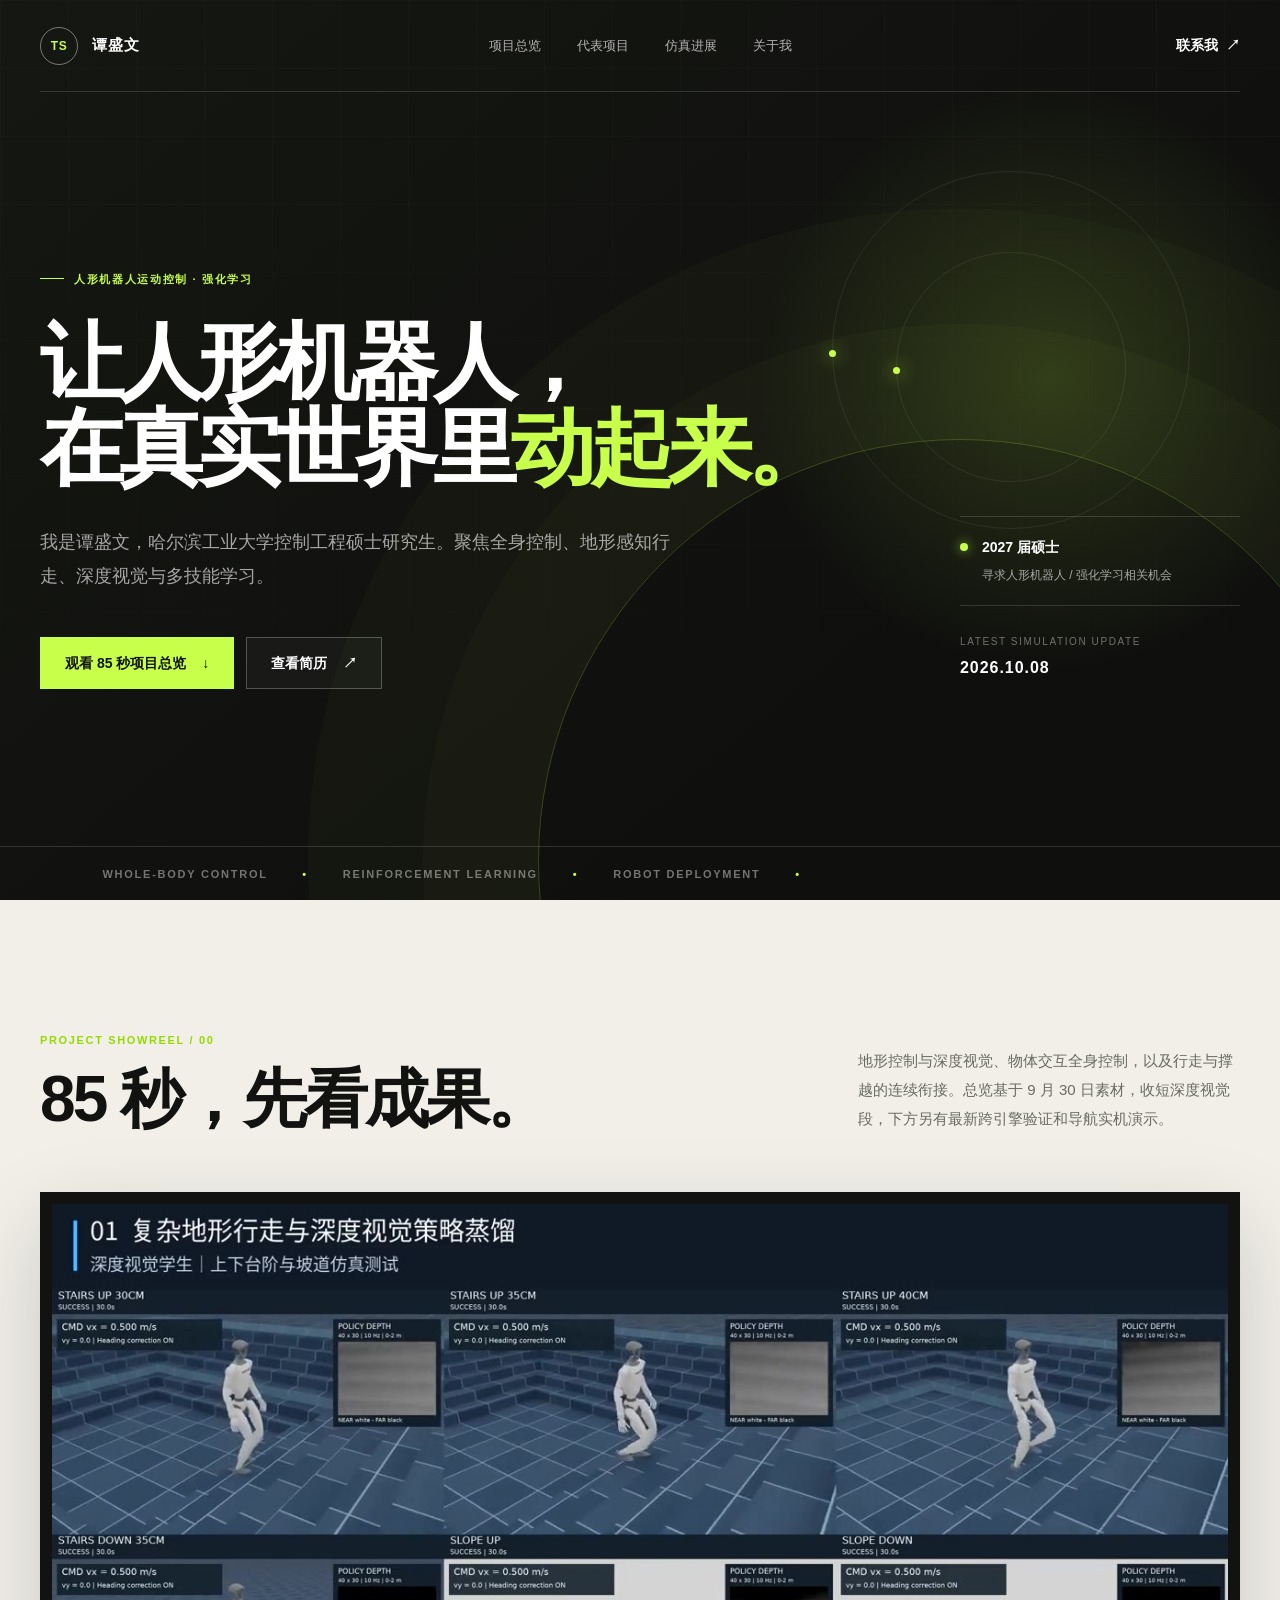
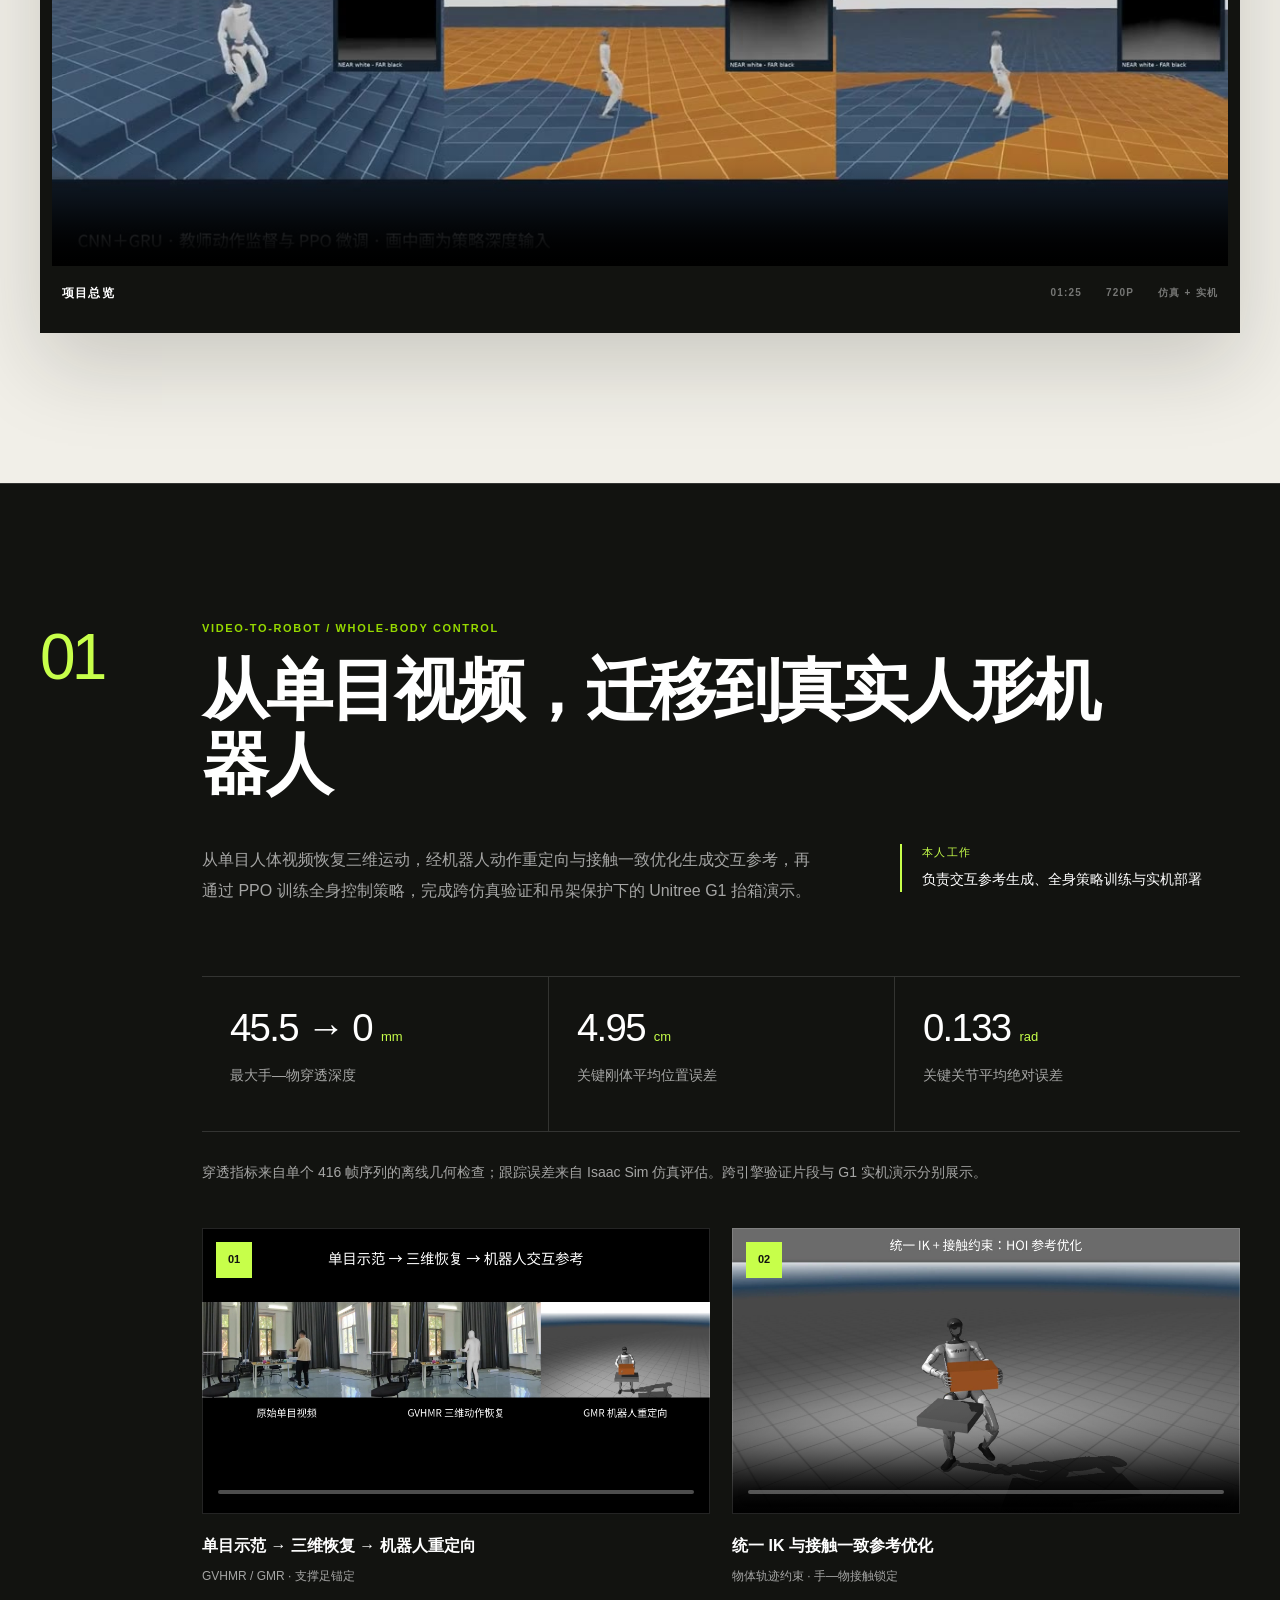
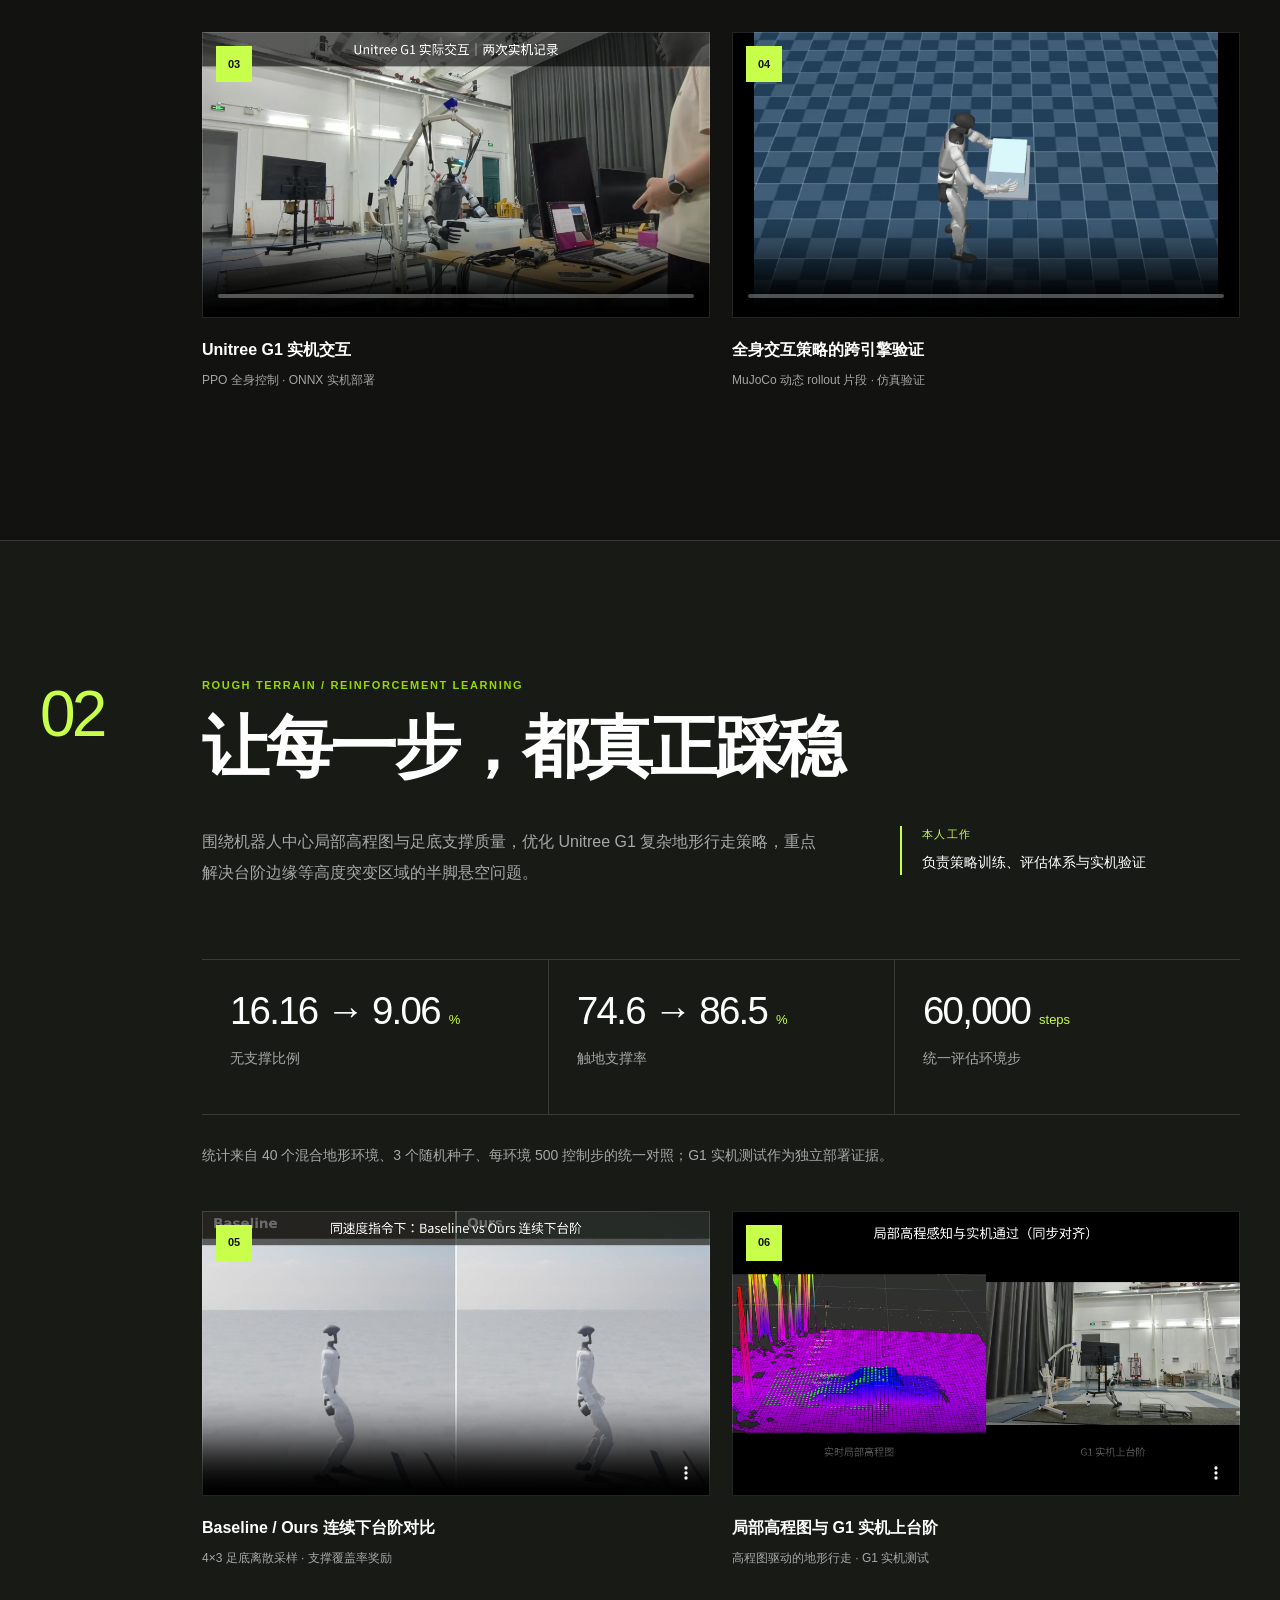
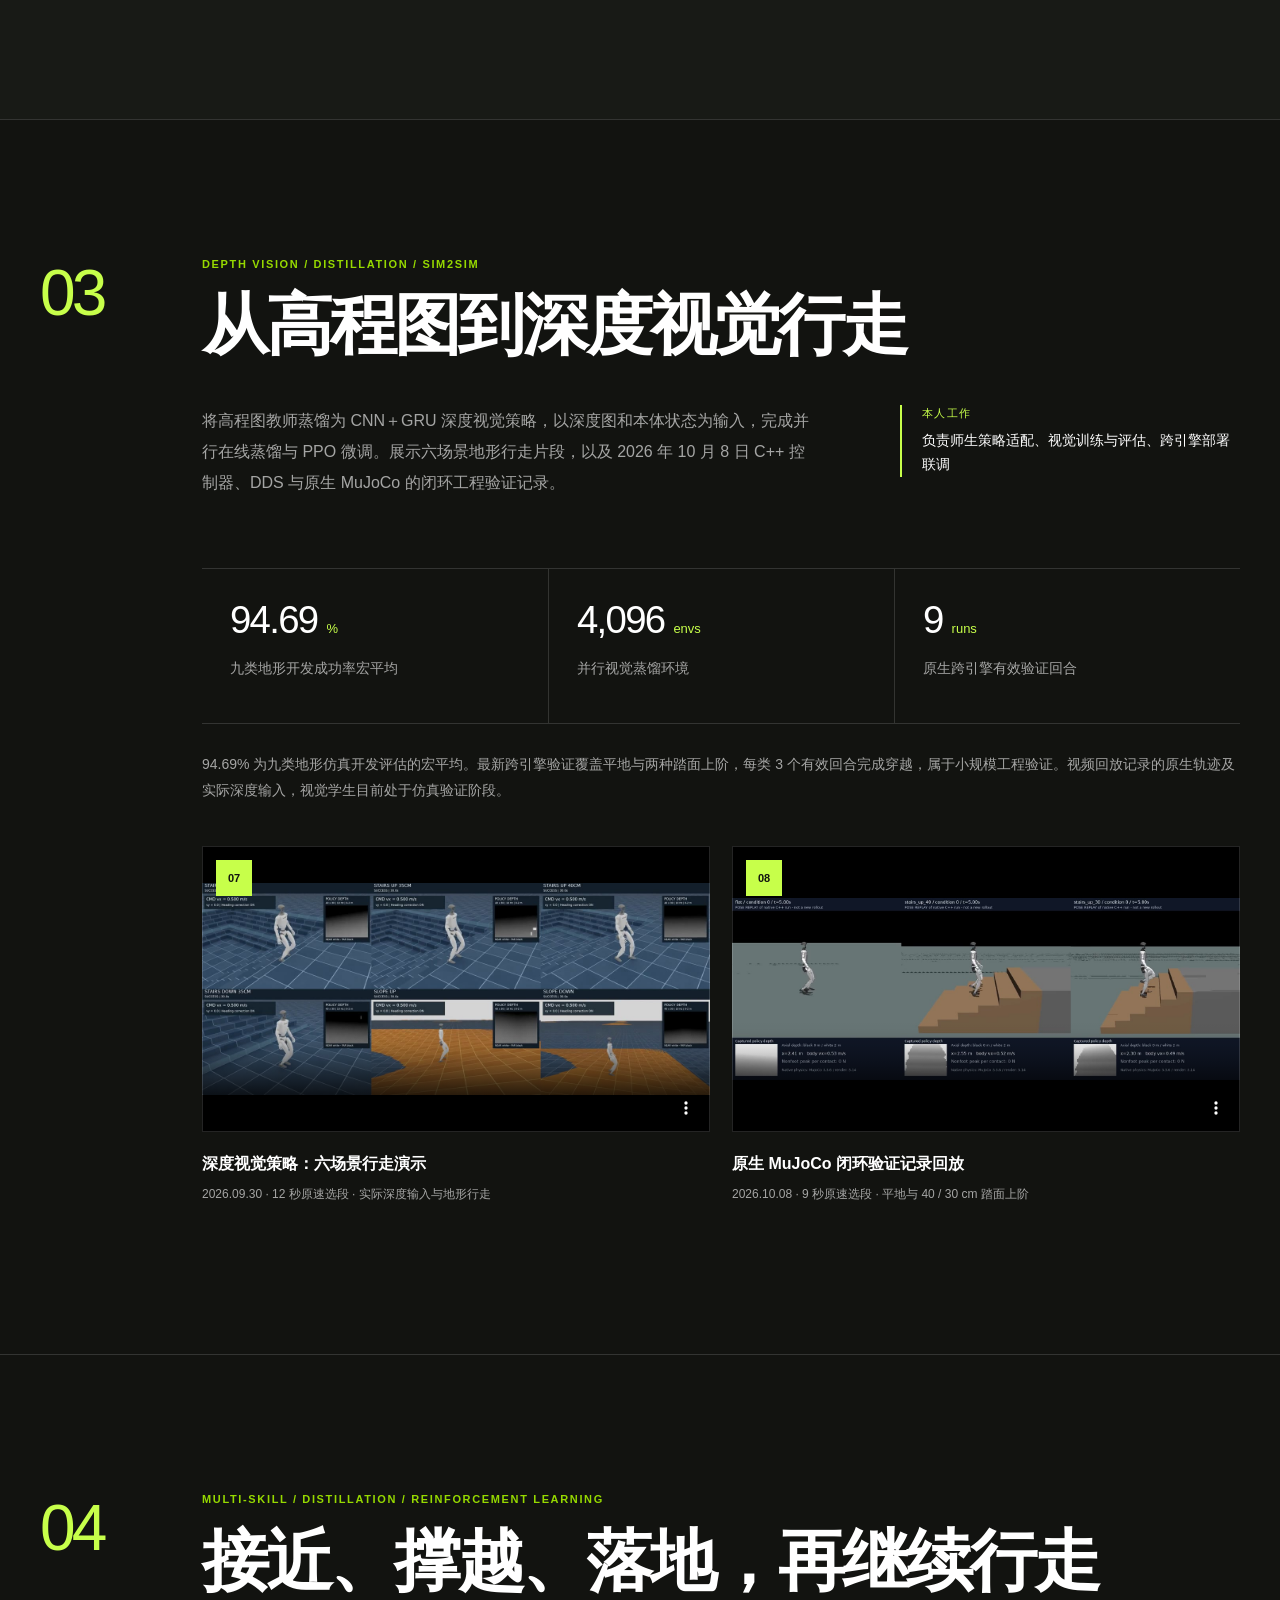
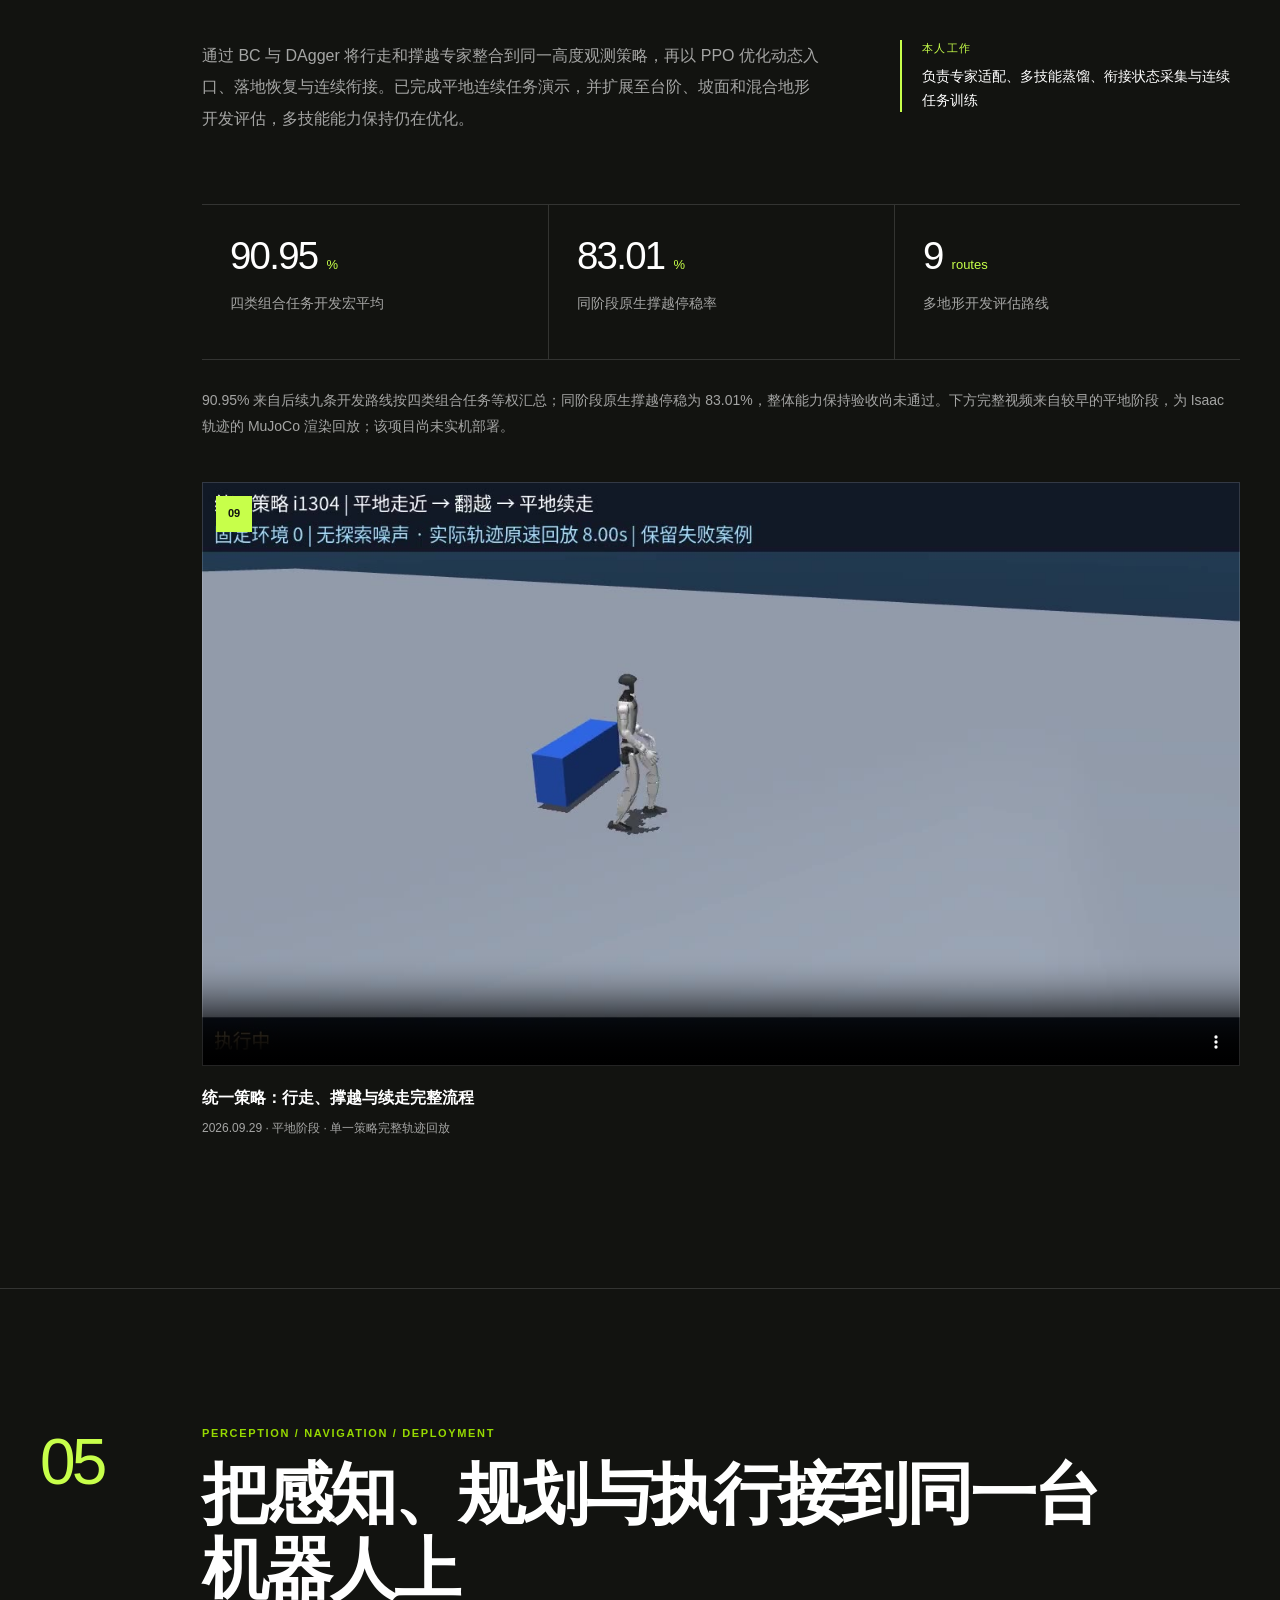
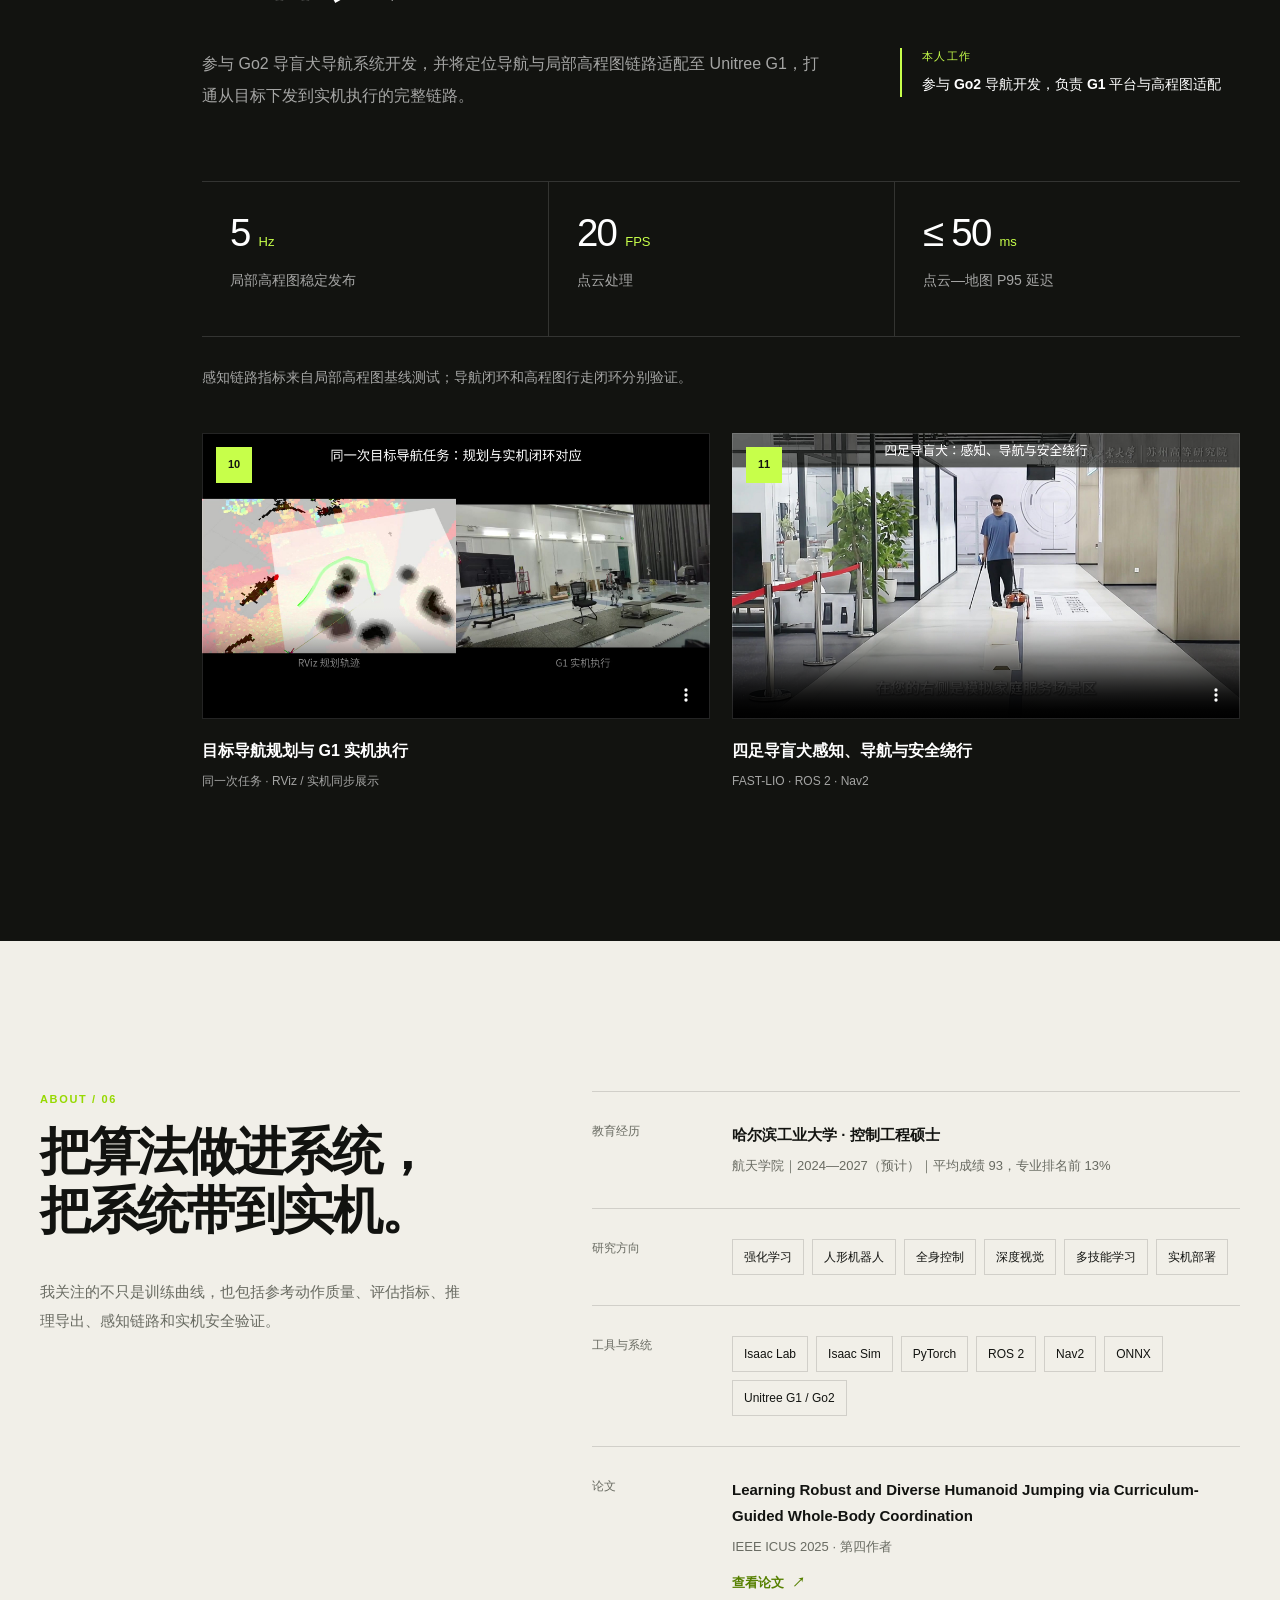
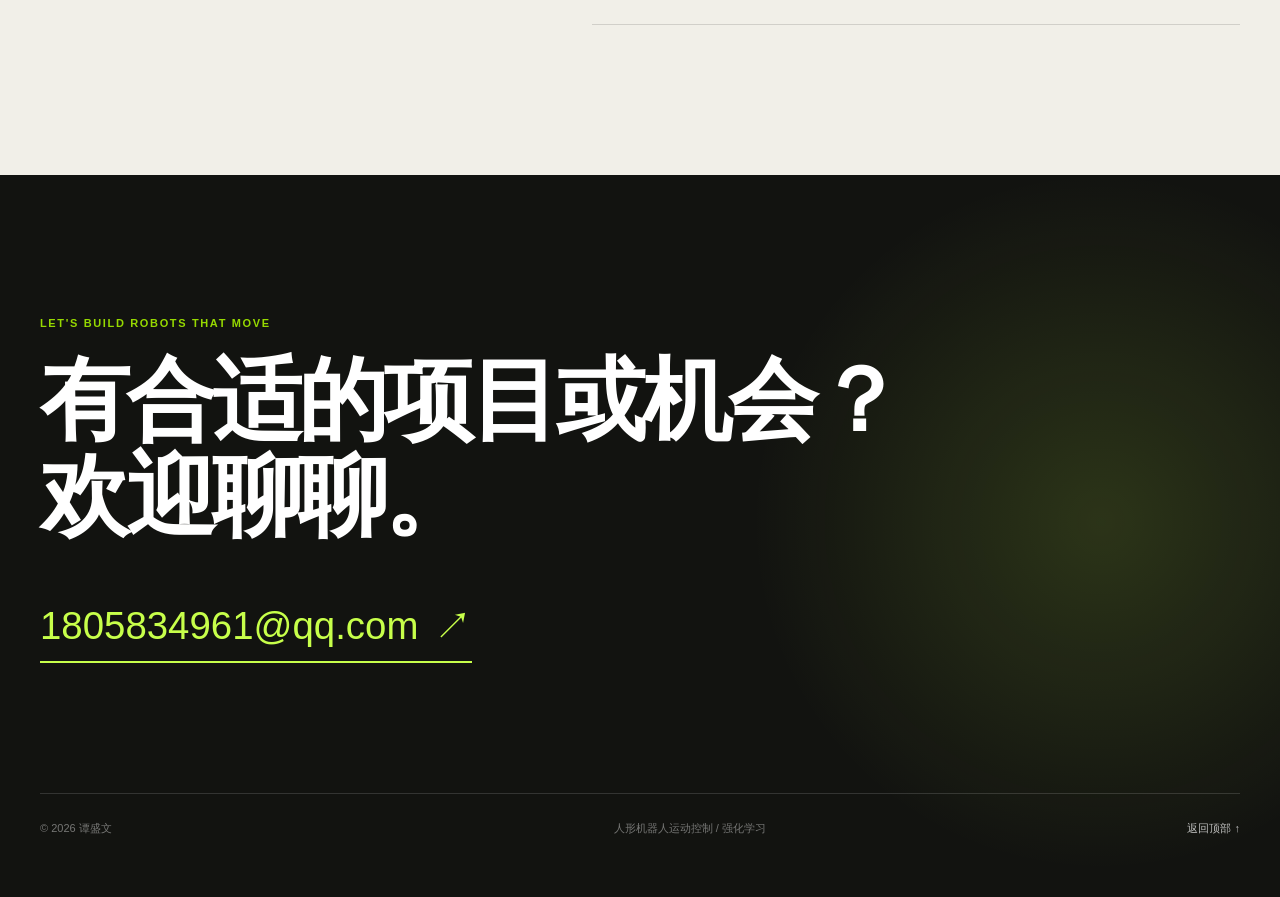
==== commit b6401982: "收短深度视觉仿真演示与项目总览" ====
--- a/index.html
+++ b/index.html
@@ -1,3 +1,3 @@
-<!DOCTYPE html><html lang="zh-CN"><head><meta charSet="utf-8"/><meta name="viewport" content="width=device-width, initial-scale=1"/><link rel="stylesheet" href="/_next/static/css/index.C0zqVeYU.css" data-rsc-css-href="/_next/static/css/index.C0zqVeYU.css" data-precedence="vite-rsc/importer-resources"/><link rel="modulepreload" fetchPriority="low" href="/_next/static/chunks/index-C0jtTRuC.js"/><script src="/_next/static/chunks/rolldown-runtime-C60lm6uB.js" type="module" async=""></script><script src="/_next/static/chunks/framework-BgSIrAUN.js" type="module" async=""></script><link rel="modulepreload" href="/_next/static/chunks/layout-segment-context-4lQTPBCv.js" crossorigin=""/><script>Object.assign(((self[Symbol.for("vinext.navigationRuntime")]??={bootstrap:{routeManifest:null},functions:{}}).bootstrap.rsc??={rsc:[]}),{params:{},nav:{"pathname":"/","searchParams":[]}})</script><link rel="modulepreload" href="/_next/static/chunks/index-C0jtTRuC.js" />
-</head><body><main><nav class="site-nav" aria-label="主导航"><a class="brand" href="#top" aria-label="谭盛文首页"><span class="brand-mark">TS</span><span class="brand-name">谭盛文</span></a><div class="nav-links"><a href="#showreel">项目总览</a><a href="#projects">代表项目</a><a href="#depth-vision">仿真进展</a><a href="#about">关于我</a></div><a class="nav-contact" href="mailto:1805834961@qq.com">联系我 <span aria-hidden="true">↗</span></a></nav><header class="hero" id="top"><div class="hero-grid" aria-hidden="true"></div><div class="hero-orbit hero-orbit-one" aria-hidden="true"></div><div class="hero-orbit hero-orbit-two" aria-hidden="true"></div><div class="hero-content page-shell"><div class="hero-copy"><p class="eyebrow"><span></span> 人形机器人运动控制 · 强化学习</p><h1>让人形机器人，<br/>在真实世界里<span>动起来。</span></h1><p class="hero-lead">我是谭盛文，哈尔滨工业大学控制工程硕士研究生。聚焦全身控制、地形感知行走、深度视觉与多技能学习。</p><div class="hero-actions"><a class="button button-primary" href="#showreel">观看 103 秒项目总览 <span aria-hidden="true">↓</span></a><a class="button button-ghost" href="/files/tan-shengwen-resume.pdf" target="_blank" rel="noreferrer">查看简历 <span aria-hidden="true">↗</span></a></div></div><div class="hero-side"><div class="status-card"><span class="status-dot"></span><div><strong>2027 届硕士</strong><span>寻求人形机器人 / 强化学习相关机会</span></div></div><div class="hero-index"><span>LATEST SIMULATION UPDATE</span><strong>2026.10.08</strong></div></div></div><div class="hero-marquee" aria-hidden="true"><div>WHOLE-BODY CONTROL <i>•</i> REINFORCEMENT LEARNING <i>•</i> ROBOT DEPLOYMENT <i>•</i></div></div></header><section class="showreel section-light" id="showreel"><div class="page-shell"><div class="section-heading section-heading-wide"><div><p class="section-kicker">PROJECT SHOWREEL / 00</p><h2>103 秒，先看成果。</h2></div><p>地形控制与深度视觉、物体交互全身控制，以及行走与撑越的连续衔接。总览采用 9 月 30 日完整版本，下方另有最新跨引擎验证和导航实机演示。</p></div><div class="showreel-frame"><video controls="" playsInline="" preload="metadata" poster="/images/project-demo-cover.jpg" aria-label="谭盛文人形机器人项目 103 秒总览"><source src="/videos/project-demo.mp4" type="video/mp4"/>你的浏览器暂不支持视频播放。</video><div class="showreel-meta"><span>项目总览</span><span>01:43</span><span>720P</span><span>仿真 + 实机</span></div></div></div></section><section class="projects" id="projects"><article class="project" id="interaction"><div class="page-shell project-layout"><aside class="project-number" aria-hidden="true">01</aside><div class="project-content"><header class="project-header"><p class="section-kicker">VIDEO-TO-ROBOT / WHOLE-BODY CONTROL</p><h2>从单目视频，迁移到真实人形机器人</h2><div class="project-intro"><p>从单目人体视频恢复三维运动，经机器人动作重定向与接触一致优化生成交互参考，再通过 PPO 训练全身控制策略，完成跨仿真验证和吊架保护下的 Unitree G1 抬箱演示。</p><div class="role-tag"><span>本人工作</span><strong>负责交互参考生成、全身策略训练与实机部署</strong></div></div></header><div class="metrics" aria-label="从单目视频，迁移到真实人形机器人关键数据"><div class="metric"><div class="metric-value">45.5 → 0<!-- --> <small>mm</small></div><span>最大手—物穿透深度</span></div><div class="metric"><div class="metric-value">4.95<!-- --> <small>cm</small></div><span>关键刚体平均位置误差</span></div><div class="metric"><div class="metric-value">0.133<!-- --> <small>rad</small></div><span>关键关节平均绝对误差</span></div></div><p class="project-note">穿透指标来自单个 416 帧序列的离线几何检查；跟踪误差来自 Isaac Sim 仿真评估。跨引擎验证片段与 G1 实机演示分别展示。</p><div class="clip-grid clip-grid-4"><figure class="clip-card"><div class="clip-media"><video controls="" playsInline="" preload="none" poster="/images/01_monocular_to_reference_cover.jpg" aria-label="单目示范 → 三维恢复 → 机器人重定向"><source src="/videos/01_monocular_to_reference.mp4" type="video/mp4"/>你的浏览器暂不支持视频播放。</video><span class="clip-index">01</span></div><figcaption><h3>单目示范 → 三维恢复 → 机器人重定向</h3><p>GVHMR / GMR · 支撑足锚定</p></figcaption></figure><figure class="clip-card"><div class="clip-media"><video controls="" playsInline="" preload="none" poster="/images/02_ik_contact_reference_cover.jpg" aria-label="统一 IK 与接触一致参考优化"><source src="/videos/02_ik_contact_reference.mp4" type="video/mp4"/>你的浏览器暂不支持视频播放。</video><span class="clip-index">02</span></div><figcaption><h3>统一 IK 与接触一致参考优化</h3><p>物体轨迹约束 · 手—物接触锁定</p></figcaption></figure><figure class="clip-card"><div class="clip-media"><video controls="" playsInline="" preload="none" poster="/images/03_real_interaction_cover.jpg" aria-label="Unitree G1 实机交互"><source src="/videos/03_real_interaction.mp4" type="video/mp4"/>你的浏览器暂不支持视频播放。</video><span class="clip-index">03</span></div><figcaption><h3>Unitree G1 实机交互</h3><p>PPO 全身控制 · ONNX 实机部署</p></figcaption></figure><figure class="clip-card"><div class="clip-media"><video controls="" playsInline="" preload="none" poster="/images/interaction-sim2sim-cover.jpg" aria-label="全身交互策略的跨引擎验证"><source src="/videos/interaction-sim2sim.mp4" type="video/mp4"/>你的浏览器暂不支持视频播放。</video><span class="clip-index">04</span></div><figcaption><h3>全身交互策略的跨引擎验证</h3><p>MuJoCo 动态 rollout 片段 · 仿真验证</p></figcaption></figure></div></div></div></article><article class="project" id="terrain"><div class="page-shell project-layout"><aside class="project-number" aria-hidden="true">02</aside><div class="project-content"><header class="project-header"><p class="section-kicker">ROUGH TERRAIN / REINFORCEMENT LEARNING</p><h2>让每一步，都真正踩稳</h2><div class="project-intro"><p>围绕机器人中心局部高程图与足底支撑质量，优化 Unitree G1 复杂地形行走策略，重点解决台阶边缘等高度突变区域的半脚悬空问题。</p><div class="role-tag"><span>本人工作</span><strong>负责策略训练、评估体系与实机验证</strong></div></div></header><div class="metrics" aria-label="让每一步，都真正踩稳关键数据"><div class="metric"><div class="metric-value">16.16 → 9.06<!-- --> <small>%</small></div><span>无支撑比例</span></div><div class="metric"><div class="metric-value">74.6 → 86.5<!-- --> <small>%</small></div><span>触地支撑率</span></div><div class="metric"><div class="metric-value">60,000<!-- --> <small>steps</small></div><span>统一评估环境步</span></div></div><p class="project-note">统计来自 40 个混合地形环境、3 个随机种子、每环境 500 控制步的统一对照；G1 实机测试作为独立部署证据。</p><div class="clip-grid clip-grid-2"><figure class="clip-card"><div class="clip-media"><video controls="" playsInline="" preload="none" poster="/images/04_terrain_baseline_vs_ours_cover.jpg" aria-label="Baseline / Ours 连续下台阶对比"><source src="/videos/04_terrain_baseline_vs_ours.mp4" type="video/mp4"/>你的浏览器暂不支持视频播放。</video><span class="clip-index">05</span></div><figcaption><h3>Baseline / Ours 连续下台阶对比</h3><p>4×3 足底离散采样 · 支撑覆盖率奖励</p></figcaption></figure><figure class="clip-card"><div class="clip-media"><video controls="" playsInline="" preload="none" poster="/images/05_g1_real_stairs_cover.jpg" aria-label="局部高程图与 G1 实机上台阶"><source src="/videos/05_g1_real_stairs.mp4" type="video/mp4"/>你的浏览器暂不支持视频播放。</video><span class="clip-index">06</span></div><figcaption><h3>局部高程图与 G1 实机上台阶</h3><p>高程图驱动的地形行走 · G1 实机测试</p></figcaption></figure></div></div></div></article><article class="project" id="depth-vision"><div class="page-shell project-layout"><aside class="project-number" aria-hidden="true">03</aside><div class="project-content"><header class="project-header"><p class="section-kicker">DEPTH VISION / DISTILLATION / SIM2SIM</p><h2>从高程图到深度视觉行走</h2><div class="project-intro"><p>将高程图教师蒸馏为 CNN＋GRU 深度视觉策略，以深度图和本体状态为输入，完成并行在线蒸馏与 PPO 微调。新增六场景完整演示，以及 2026 年 10 月 8 日 C++ 控制器、DDS 与原生 MuJoCo 的闭环工程验证记录。</p><div class="role-tag"><span>本人工作</span><strong>负责师生策略适配、视觉训练与评估、跨引擎部署联调</strong></div></div></header><div class="metrics" aria-label="从高程图到深度视觉行走关键数据"><div class="metric"><div class="metric-value">94.69<!-- --> <small>%</small></div><span>九类地形开发成功率宏平均</span></div><div class="metric"><div class="metric-value">4,096<!-- --> <small>envs</small></div><span>并行视觉蒸馏环境</span></div><div class="metric"><div class="metric-value">9<!-- --> <small>runs</small></div><span>原生跨引擎有效验证回合</span></div></div><p class="project-note">94.69% 为九类地形仿真开发评估的宏平均。最新跨引擎验证覆盖平地与两种踏面上阶，每类 3 个有效回合完成穿越，属于小规模工程验证。视频回放记录的原生轨迹及实际深度输入，视觉学生目前处于仿真验证阶段。</p><div class="clip-grid clip-grid-2"><figure class="clip-card"><div class="clip-media"><video controls="" playsInline="" preload="none" poster="/images/depth-visual-six-scenes-cover.jpg" aria-label="深度视觉策略：六场景完整演示"><source src="/videos/depth-visual-six-scenes.mp4" type="video/mp4"/>你的浏览器暂不支持视频播放。</video><span class="clip-index">07</span></div><figcaption><h3>深度视觉策略：六场景完整演示</h3><p>2026.09.30 · 30 秒 · 实际深度输入与地形行走</p></figcaption></figure><figure class="clip-card"><div class="clip-media"><video controls="" playsInline="" preload="none" poster="/images/depth-native-sim2sim-cover.jpg" aria-label="原生 MuJoCo 闭环验证记录回放"><source src="/videos/depth-native-sim2sim.mp4" type="video/mp4"/>你的浏览器暂不支持视频播放。</video><span class="clip-index">08</span></div><figcaption><h3>原生 MuJoCo 闭环验证记录回放</h3><p>2026.10.08 · 平地、40 / 30 cm 踏面上阶 · 完整轨迹与深度输入回放</p></figcaption></figure></div></div></div></article><article class="project" id="multi-skill"><div class="page-shell project-layout"><aside class="project-number" aria-hidden="true">04</aside><div class="project-content"><header class="project-header"><p class="section-kicker">MULTI-SKILL / DISTILLATION / REINFORCEMENT LEARNING</p><h2>接近、撑越、落地，再继续行走</h2><div class="project-intro"><p>通过 BC 与 DAgger 将行走和撑越专家整合到同一高度观测策略，再以 PPO 优化动态入口、落地恢复与连续衔接。已完成平地连续任务演示，并扩展至台阶、坡面和混合地形开发评估，多技能能力保持仍在优化。</p><div class="role-tag"><span>本人工作</span><strong>负责专家适配、多技能蒸馏、衔接状态采集与连续任务训练</strong></div></div></header><div class="metrics" aria-label="接近、撑越、落地，再继续行走关键数据"><div class="metric"><div class="metric-value">90.95<!-- --> <small>%</small></div><span>四类组合任务开发宏平均</span></div><div class="metric"><div class="metric-value">83.01<!-- --> <small>%</small></div><span>同阶段原生撑越停稳率</span></div><div class="metric"><div class="metric-value">9<!-- --> <small>routes</small></div><span>多地形开发评估路线</span></div></div><p class="project-note">90.95% 来自后续九条开发路线按四类组合任务等权汇总；同阶段原生撑越停稳为 83.01%，整体能力保持验收尚未通过。下方完整视频来自较早的平地阶段，为 Isaac 轨迹的 MuJoCo 渲染回放；该项目尚未实机部署。</p><div class="clip-grid clip-grid-1"><figure class="clip-card"><div class="clip-media"><video controls="" playsInline="" preload="none" poster="/images/multi-skill-walk-vault-walk-cover.jpg" aria-label="统一策略：行走、撑越与续走完整流程"><source src="/videos/multi-skill-walk-vault-walk.mp4" type="video/mp4"/>你的浏览器暂不支持视频播放。</video><span class="clip-index">09</span></div><figcaption><h3>统一策略：行走、撑越与续走完整流程</h3><p>2026.09.29 · 平地阶段 · 单一策略完整轨迹回放</p></figcaption></figure></div></div></div></article><article class="project" id="navigation"><div class="page-shell project-layout"><aside class="project-number" aria-hidden="true">05</aside><div class="project-content"><header class="project-header"><p class="section-kicker">PERCEPTION / NAVIGATION / DEPLOYMENT</p><h2>把感知、规划与执行接到同一台机器人上</h2><div class="project-intro"><p>参与 Go2 导盲犬导航系统开发，并将定位导航与局部高程图链路适配至 Unitree G1，打通从目标下发到实机执行的完整链路。</p><div class="role-tag"><span>本人工作</span><strong>参与 Go2 导航开发，负责 G1 平台与高程图适配</strong></div></div></header><div class="metrics" aria-label="把感知、规划与执行接到同一台机器人上关键数据"><div class="metric"><div class="metric-value">5<!-- --> <small>Hz</small></div><span>局部高程图稳定发布</span></div><div class="metric"><div class="metric-value">20<!-- --> <small>FPS</small></div><span>点云处理</span></div><div class="metric"><div class="metric-value">≤ 50<!-- --> <small>ms</small></div><span>点云—地图 P95 延迟</span></div></div><p class="project-note">感知链路指标来自局部高程图基线测试；导航闭环和高程图行走闭环分别验证。</p><div class="clip-grid clip-grid-2"><figure class="clip-card"><div class="clip-media"><video controls="" playsInline="" preload="none" poster="/images/06_navigation_planning_execution_cover.jpg" aria-label="目标导航规划与 G1 实机执行"><source src="/videos/06_navigation_planning_execution.mp4" type="video/mp4"/>你的浏览器暂不支持视频播放。</video><span class="clip-index">10</span></div><figcaption><h3>目标导航规划与 G1 实机执行</h3><p>同一次任务 · RViz / 实机同步展示</p></figcaption></figure><figure class="clip-card"><div class="clip-media"><video controls="" playsInline="" preload="none" poster="/images/07_guide_dog_demo_cover.jpg" aria-label="四足导盲犬感知、导航与安全绕行"><source src="/videos/07_guide_dog_demo.mp4" type="video/mp4"/>你的浏览器暂不支持视频播放。</video><span class="clip-index">11</span></div><figcaption><h3>四足导盲犬感知、导航与安全绕行</h3><p>FAST-LIO · ROS 2 · Nav2</p></figcaption></figure></div></div></div></article></section><section class="about section-light" id="about"><div class="page-shell about-grid"><div class="about-title"><p class="section-kicker">ABOUT / 06</p><h2>把算法做进系统，<br/>把系统带到实机。</h2><p>我关注的不只是训练曲线，也包括参考动作质量、评估指标、推理导出、感知链路和实机安全验证。</p></div><div class="about-details"><div class="about-row"><span>教育经历</span><div><strong>哈尔滨工业大学 · 控制工程硕士</strong><p>航天学院｜2024—2027（预计）｜平均成绩 93，专业排名前 13%</p></div></div><div class="about-row"><span>研究方向</span><div class="skill-cloud"><i>强化学习</i><i>人形机器人</i><i>全身控制</i><i>深度视觉</i><i>多技能学习</i><i>实机部署</i></div></div><div class="about-row"><span>工具与系统</span><div class="skill-cloud"><i>Isaac Lab</i><i>Isaac Sim</i><i>PyTorch</i><i>ROS 2</i><i>Nav2</i><i>ONNX</i><i>Unitree G1 / Go2</i></div></div><div class="about-row"><span>论文</span><div><strong>Learning Robust and Diverse Humanoid Jumping via Curriculum-Guided Whole-Body Coordination</strong><p>IEEE ICUS 2025 · 第四作者</p><a class="text-link" href="https://doi.org/10.1109/ICUS66297.2025.11295093" target="_blank" rel="noreferrer">查看论文 <span aria-hidden="true">↗</span></a></div></div></div></div></section><footer class="footer" id="contact"><div class="page-shell"><p class="section-kicker">LET&#x27;S BUILD ROBOTS THAT MOVE</p><h2>有合适的项目或机会？<br/>欢迎聊聊。</h2><a class="footer-email" href="mailto:1805834961@qq.com">1805834961@qq.com <span aria-hidden="true">↗</span></a><div class="footer-bottom"><span>© 2026 谭盛文</span><span>人形机器人运动控制 / 强化学习</span><a href="#top">返回顶部 ↑</a></div></div></footer></main><!--$--><!--/$--><div hidden=""><!--$?--><template id="B:0"></template><!--/$--></div><script>requestAnimationFrame(function(){$RT=performance.now()});</script><script type="module" src="/_next/static/chunks/index-C0jtTRuC.js" id="_R_" async=""></script><div hidden id="S:0"><div hidden=""><title>谭盛文｜人形机器人运动控制与强化学习</title><meta name="description" content="谭盛文的个人作品集：人形机器人全身控制、地形感知行走、深度视觉策略蒸馏、多技能连续任务与实机部署。"><meta property="og:title" content="谭盛文｜人形机器人运动控制与强化学习"><meta property="og:description" content="谭盛文的个人作品集：人形机器人全身控制、地形感知行走、深度视觉策略蒸馏、多技能连续任务与实机部署。"><meta property="og:type" content="website"><meta property="og:locale" content="zh_CN"><meta property="og:image" content="https://kight71.github.io/og.png"><meta property="og:image:width" content="1792"><meta property="og:image:height" content="935"><meta property="og:image:alt" content="谭盛文｜人形机器人运动控制与强化学习"><meta name="twitter:card" content="summary_large_image"><meta name="twitter:title" content="谭盛文｜人形机器人运动控制与强化学习"><meta name="twitter:description" content="谭盛文的个人作品集：人形机器人全身控制、地形感知行走、深度视觉策略蒸馏、多技能连续任务与实机部署。"><meta name="twitter:image" content="https://kight71.github.io/og.png"></div></div><script>$RB=[];$RV=function(a){$RT=performance.now();for(var b=0;b<a.length;b+=2){var c=a[b],e=a[b+1];null!==e.parentNode&&e.parentNode.removeChild(e);var f=c.parentNode;if(f){var g=c.previousSibling,h=0;do{if(c&&8===c.nodeType){var d=c.data;if("/$"===d||"/&"===d)if(0===h)break;else h--;else"$"!==d&&"$?"!==d&&"$~"!==d&&"$!"!==d&&"&"!==d||h++}d=c.nextSibling;f.removeChild(c);c=d}while(c);for(;e.firstChild;)f.insertBefore(e.firstChild,c);g.data="$";g._reactRetry&&requestAnimationFrame(g._reactRetry)}}a.length=0};
-$RC=function(a,b){if(b=document.getElementById(b))(a=document.getElementById(a))?(a.previousSibling.data="$~",$RB.push(a,b),2===$RB.length&&("number"!==typeof $RT?requestAnimationFrame($RV.bind(null,$RB)):(a=performance.now(),setTimeout($RV.bind(null,$RB),2300>a&&2E3<a?2300-a:$RT+300-a)))):b.parentNode.removeChild(b)};$RC("B:0","S:0")</script><script>((self[Symbol.for("vinext.navigationRuntime")]??={bootstrap:{routeManifest:null},functions:{}}).bootstrap.rsc??={rsc:[]}).rsc.push("4:I[\"8c0f216c4604\",[],\"Children\",1]\n")</script><script>((self[Symbol.for("vinext.navigationRuntime")]??={bootstrap:{routeManifest:null},functions:{}}).bootstrap.rsc??={rsc:[]}).rsc.push("5:I[\"593f344dc510\",[],\"GlobalErrorBoundary\",1]\n")</script><script>((self[Symbol.for("vinext.navigationRuntime")]??={bootstrap:{routeManifest:null},functions:{}}).bootstrap.rsc??={rsc:[]}).rsc.push("6:I[\"0b874ad30386\",[],\"default\",1]\n")</script><script>((self[Symbol.for("vinext.navigationRuntime")]??={bootstrap:{routeManifest:null},functions:{}}).bootstrap.rsc??={rsc:[]}).rsc.push("7:I[\"593f344dc510\",[],\"ErrorBoundary\",1]\n")</script><script>((self[Symbol.for("vinext.navigationRuntime")]??={bootstrap:{routeManifest:null},functions:{}}).bootstrap.rsc??={rsc:[]}).rsc.push("8:I[\"15c18cfaeeff\",[],\"LayoutSegmentProvider\",1]\n")</script><script>((self[Symbol.for("vinext.navigationRuntime")]??={bootstrap:{routeManifest:null},functions:{}}).bootstrap.rsc??={rsc:[]}).rsc.push("9:I[\"8c0f216c4604\",[],\"Slot\",1]\n")</script><script>((self[Symbol.for("vinext.navigationRuntime")]??={bootstrap:{routeManifest:null},functions:{}}).bootstrap.rsc??={rsc:[]}).rsc.push("a:I[\"9276801271d6\",[],\"AppRouterScrollTarget\",1]\n")</script><script>((self[Symbol.for("vinext.navigationRuntime")]??={bootstrap:{routeManifest:null},functions:{}}).bootstrap.rsc??={rsc:[]}).rsc.push("b:I[\"593f344dc510\",[],\"RedirectBoundary\",1]\n")</script><script>((self[Symbol.for("vinext.navigationRuntime")]??={bootstrap:{routeManifest:null},functions:{}}).bootstrap.rsc??={rsc:[]}).rsc.push("c:\"$Sreact.suspense\"\n")</script><script>((self[Symbol.for("vinext.navigationRuntime")]??={bootstrap:{routeManifest:null},functions:{}}).bootstrap.rsc??={rsc:[]}).rsc.push(":HL[\"/_next/static/css/index.C0zqVeYU.css\",\"style\"     ]\n")</script><script>((self[Symbol.for("vinext.navigationRuntime")]??={bootstrap:{routeManifest:null},functions:{}}).bootstrap.rsc??={rsc:[]}).rsc.push("0:{\"__route\":\"route:/\",\"__interceptionContext\":null,\"__layoutIds\":[\"layout:/\"],\"__rootLayout\":\"/\",\"__sourcePage\":\"/page\",\"__vinext_streaming_metadata_body:route:/\":\"$L1\",\"__vinext_streaming_metadata_outlet:route:/\":\"$L2\",\"page:/\":\"$L3\",\"layout:/\":[[[[\"$\",\"link\",\"css:/_next/static/css/index.C0zqVeYU.css\",{\"rel\":\"stylesheet\",\"precedence\":\"vite-rsc/importer-resources\",\"href\":\"/_next/static/css/index.C0zqVeYU.css\",\"data-rsc-css-href\":\"/_next/static/css/index.C0zqVeYU.css\"}],\"$undefined\"],[\"$\",\"html\",null,{\"lang\":\"zh-CN\",\"children\":[\"$\",\"body\",null,{\"children\":[\"$\",\"$L4\",null,{}]}]}]],null],\"route:/\":[[[\"$\",\"meta\",null,{\"charSet\":\"utf-8\"}],null,[[\"$\",\"meta\",\"0\",{\"name\":\"viewport\",\"content\":\"width=device-width, initial-scale=1\"}]]],[\"$\",\"$L5\",null,{\"fallback\":\"$6\",\"children\":[\"$\",\"$L7\",null,{\"fallback\":\"$6\",\"children\":[\"$\",\"$L8\",null,{\"providerId\":\"layout:/\",\"segmentMap\":{\"children\":[]},\"children\":[\"$\",\"$L9\",null,{\"id\":\"layout:/\",\"parallelSlots\":\"$undefined\",\"children\":[\"$\",\"$La\",null,{\"children\":[\"$\",\"$Lb\",null,{\"children\":[[\"$\",\"$L8\",null,{\"providerId\":\"page:/\",\"segmentMap\":{\"children\":[\"__PAGE__\"]},\"children\":[\"$\",\"$L9\",null,{\"id\":\"page:/\"}]}],[\"$\",\"$c\",null,{\"fallback\":null,\"children\":[\"$\",\"$L9\",null,{\"id\":\"__vinext_streaming_metadata_outlet:route:/\"}]}]]}]}]}]}]}]}],null,[\"$\",\"div\",null,{\"hidden\":true,\"children\":[\"$\",\"$c\",null,{\"fallback\":null,\"children\":[\"$\",\"$L9\",null,{\"id\":\"__vinext_streaming_metadata_body:route:/\"}]}]}]],\"__layoutFlags\":{\"layout:/\":\"s\"},\"__artifactCompatibility\":{\"schemaVersion\":1,\"graphVersion\":\"app-route-graph:1177fd80f83fa7b0\",\"deploymentVersion\":\"0367787f-77b4-413d-9b8a-1c270fd92746\",\"appElementsSchemaVersion\":1,\"rscPayloadSchemaVersion\":1,\"rootBoundaryId\":\"/\",\"renderEpoch\":null},\"__renderObservation\":{\"schemaVersion\":1,\"output\":{\"kind\":\"app-rsc\",\"mountedSlotsFingerprint\":null,\"renderEpoch\":null,\"rootBoundaryId\":\"/\",\"routeId\":\"route:/\"},\"completeness\":\"partial\",\"boundaryOutcome\":{\"kind\":\"unknown\"},\"requestApis\":[{\"kind\":\"connection\",\"status\":\"unknown\"},{\"kind\":\"cookies\",\"status\":\"unknown\"},{\"kind\":\"draftMode\",\"status\":\"unknown\"},{\"kind\":\"headers\",\"status\":\"observed\"},{\"kind\":\"params\",\"status\":\"unknown\"},{\"kind\":\"searchParams\",\"status\":\"unknown\"}],\"dynamicFetches\":[],\"cacheTags\":[\"/\",\"_N_T_/\",\"_N_T_/index\",\"_N_T_/layout\",\"_N_T_/page\"],\"pathTags\":[\"/\"],\"cacheability\":\"unknown\",\"downgrade\":{\"target\":\"freshRender\",\"reasons\":[{\"code\":\"CP_DOWNGRADE_CACHEABILITY_UNKNOWN\",\"target\":\"freshRender\"},{\"code\":\"CP_DOWNGRADE_INCOMPLETE_OBSERVATION\",\"completeness\":\"partial\",\"target\":\"freshRender\"},{\"code\":\"CP_DOWNGRADE_UNKNOWN_REQUEST_API\",\"requestApi\":\"connection\",\"target\":\"freshRender\"},{\"code\":\"CP_DOWNGRADE_UNKNOWN_REQUEST_API\",\"requestApi\":\"cookies\",\"target\":\"freshRender\"},{\"code\":\"CP_DOWNGRADE_UNKNOWN_REQUEST_API\",\"requestApi\":\"draftMode\",\"target\":\"freshRender\"},{\"code\":\"CP_DOWNGRADE_PRIVATE_REQUEST_API\",\"requestApi\":\"headers\",\"target\":\"private\"},{\"code\":\"CP_DOWNGRADE_UNKNOWN_REQUEST_API\",\"requestApi\":\"params\",\"target\":\"freshRender\"},{\"code\":\"CP_DOWNGRADE_UNKNOWN_REQUEST_API\",\"requestApi\":\"searchParams\",\"target\":\"freshRender\"}],\"fallback\":{\"kind\":\"breakerFallback\",\"code\":\"CP_PRIVATE_DYNAMIC_DOWNGRADE\",\"mode\":\"renderFresh\",\"scope\":\"affectedOutput\",\"fields\":{\"reasonCodes\":[\"CP_DOWNGRADE_CACHEABILITY_UNKNOWN\",\"CP_DOWNGRADE_INCOMPLETE_OBSERVATION\",\"CP_DOWNGRADE_UNKNOWN_REQUEST_API\",\"CP_DOWNGRADE_UNKNOWN_REQUEST_API\",\"CP_DOWNGRADE_UNKNOWN_REQUEST_API\",\"CP_DOWNGRADE_PRIVATE_REQUEST_API\",\"CP_DOWNGRADE_UNKNOWN_REQUEST_API\",\"CP_DOWNGRADE_UNKNOWN_REQUEST_API\"],\"target\":\"freshRender\"}},\"isPublicCacheCandidate\":false}}}\n")</script><script>((self[Symbol.for("vinext.navigationRuntime")]??={bootstrap:{routeManifest:null},functions:{}}).bootstrap.rsc??={rsc:[]}).rsc.push("1:[\"$\",\"div\",null,{\"hidden\":true,\"dangerouslySetInnerHTML\":{\"__html\":\"\u003ctitle\u003e谭盛文｜人形机器人运动控制与强化学习\u003c/title\u003e\u003cmeta name=\\\"description\\\" content=\\\"谭盛文的个人作品集：人形机器人全身控制、地形感知行走、深度视觉策略蒸馏、多技能连续任务与实机部署。\\\"\u003e\u003cmeta property=\\\"og:title\\\" content=\\\"谭盛文｜人形机器人运动控制与强化学习\\\"\u003e\u003cmeta property=\\\"og:description\\\" content=\\\"谭盛文的个人作品集：人形机器人全身控制、地形感知行走、深度视觉策略蒸馏、多技能连续任务与实机部署。\\\"\u003e\u003cmeta property=\\\"og:type\\\" content=\\\"website\\\"\u003e\u003cmeta property=\\\"og:locale\\\" content=\\\"zh_CN\\\"\u003e\u003cmeta property=\\\"og:image\\\" content=\\\"https://kight71.github.io/og.png\\\"\u003e\u003cmeta property=\\\"og:image:width\\\" content=\\\"1792\\\"\u003e\u003cmeta property=\\\"og:image:height\\\" content=\\\"935\\\"\u003e\u003cmeta property=\\\"og:image:alt\\\" content=\\\"谭盛文｜人形机器人运动控制与强化学习\\\"\u003e\u003cmeta name=\\\"twitter:card\\\" content=\\\"summary_large_image\\\"\u003e\u003cmeta name=\\\"twitter:title\\\" content=\\\"谭盛文｜人形机器人运动控制与强化学习\\\"\u003e\u003cmeta name=\\\"twitter:description\\\" content=\\\"谭盛文的个人作品集：人形机器人全身控制、地形感知行走、深度视觉策略蒸馏、多技能连续任务与实机部署。\\\"\u003e\u003cmeta name=\\\"twitter:image\\\" content=\\\"https://kight71.github.io/og.png\\\"\u003e\"}}]\n")</script><script>((self[Symbol.for("vinext.navigationRuntime")]??={bootstrap:{routeManifest:null},functions:{}}).bootstrap.rsc??={rsc:[]}).rsc.push("2:null\n")</script><script>((self[Symbol.for("vinext.navigationRuntime")]??={bootstrap:{routeManifest:null},functions:{}}).bootstrap.rsc??={rsc:[]}).rsc.push("3:[\"$\",\"main\",null,{\"children\":[[\"$\",\"nav\",null,{\"className\":\"site-nav\",\"aria-label\":\"主导航\",\"children\":[[\"$\",\"a\",null,{\"className\":\"brand\",\"href\":\"#top\",\"aria-label\":\"谭盛文首页\",\"children\":[[\"$\",\"span\",null,{\"className\":\"brand-mark\",\"children\":\"TS\"}],[\"$\",\"span\",null,{\"className\":\"brand-name\",\"children\":\"谭盛文\"}]]}],[\"$\",\"div\",null,{\"className\":\"nav-links\",\"children\":[[\"$\",\"a\",null,{\"href\":\"#showreel\",\"children\":\"项目总览\"}],[\"$\",\"a\",null,{\"href\":\"#projects\",\"children\":\"代表项目\"}],[\"$\",\"a\",null,{\"href\":\"#depth-vision\",\"children\":\"仿真进展\"}],[\"$\",\"a\",null,{\"href\":\"#about\",\"children\":\"关于我\"}]]}],[\"$\",\"a\",null,{\"className\":\"nav-contact\",\"href\":\"mailto:1805834961@qq.com\",\"children\":[\"联系我 \",[\"$\",\"span\",null,{\"aria-hidden\":\"true\",\"children\":\"↗\"}]]}]]}],[\"$\",\"header\",null,{\"className\":\"hero\",\"id\":\"top\",\"children\":[[\"$\",\"div\",null,{\"className\":\"hero-grid\",\"aria-hidden\":\"true\"}],[\"$\",\"div\",null,{\"className\":\"hero-orbit hero-orbit-one\",\"aria-hidden\":\"true\"}],[\"$\",\"div\",null,{\"className\":\"hero-orbit hero-orbit-two\",\"aria-hidden\":\"true\"}],[\"$\",\"div\",null,{\"className\":\"hero-content page-shell\",\"children\":[[\"$\",\"div\",null,{\"className\":\"hero-copy\",\"children\":[[\"$\",\"p\",null,{\"className\":\"eyebrow\",\"children\":[[\"$\",\"span\",null,{}],\" 人形机器人运动控制 · 强化学习\"]}],[\"$\",\"h1\",null,{\"children\":[\"让人形机器人，\",[\"$\",\"br\",null,{}],\"在真实世界里\",[\"$\",\"span\",null,{\"children\":\"动起来。\"}]]}],[\"$\",\"p\",null,{\"className\":\"hero-lead\",\"children\":\"我是谭盛文，哈尔滨工业大学控制工程硕士研究生。聚焦全身控制、地形感知行走、深度视觉与多技能学习。\"}],[\"$\",\"div\",null,{\"className\":\"hero-actions\",\"children\":[[\"$\",\"a\",null,{\"className\":\"button button-primary\",\"href\":\"#showreel\",\"children\":[\"观看 103 秒项目总览 \",[\"$\",\"span\",null,{\"aria-hidden\":\"true\",\"children\":\"↓\"}]]}],[\"$\",\"a\",null,{\"className\":\"button button-ghost\",\"href\":\"/files/tan-shengwen-resume.pdf\",\"target\":\"_blank\",\"rel\":\"noreferrer\",\"children\":[\"查看简历 \",[\"$\",\"span\",null,{\"aria-hidden\":\"true\",\"children\":\"↗\"}]]}]]}]]}],[\"$\",\"div\",null,{\"className\":\"hero-side\",\"children\":[[\"$\",\"div\",null,{\"className\":\"status-card\",\"children\":[[\"$\",\"span\",null,{\"className\":\"status-dot\"}],[\"$\",\"div\",null,{\"children\":[[\"$\",\"strong\",null,{\"children\":\"2027 届硕士\"}],[\"$\",\"span\",null,{\"children\":\"寻求人形机器人 / 强化学习相关机会\"}]]}]]}],[\"$\",\"div\",null,{\"className\":\"hero-index\",\"children\":[[\"$\",\"span\",null,{\"children\":\"LATEST SIMULATION UPDATE\"}],[\"$\",\"strong\",null,{\"children\":\"2026.10.08\"}]]}]]}]]}],[\"$\",\"div\",null,{\"className\":\"hero-marquee\",\"aria-hidden\":\"true\",\"children\":[\"$\",\"div\",null,{\"children\":[\"WHOLE-BODY CONTROL \",[\"$\",\"i\",null,{\"children\":\"•\"}],\" REINFORCEMENT LEARNING \",[\"$\",\"i\",null,{\"children\":\"•\"}],\" ROBOT DEPLOYMENT \",[\"$\",\"i\",null,{\"children\":\"•\"}]]}]}]]}],[\"$\",\"section\",null,{\"className\":\"showreel section-light\",\"id\":\"showreel\",\"children\":[\"$\",\"div\",null,{\"className\":\"page-shell\",\"children\":[[\"$\",\"div\",null,{\"className\":\"section-heading section-heading-wide\",\"children\":[[\"$\",\"div\",null,{\"children\":[[\"$\",\"p\",null,{\"className\":\"section-kicker\",\"children\":\"PROJECT SHOWREEL / 00\"}],[\"$\",\"h2\",null,{\"children\":\"103 秒，先看成果。\"}]]}],[\"$\",\"p\",null,{\"children\":\"地形控制与深度视觉、物体交互全身控制，以及行走与撑越的连续衔接。总览采用 9 月 30 日完整版本，下方另有最新跨引擎验证和导航实机演示。\"}]]}],[\"$\",\"div\",null,{\"className\":\"showreel-frame\",\"children\":[[\"$\",\"video\",null,{\"controls\":true,\"playsInline\":true,\"preload\":\"metadata\",\"poster\":\"/images/project-demo-cover.jpg\",\"aria-label\":\"谭盛文人形机器人项目 103 秒总览\",\"children\":[[\"$\",\"source\",null,{\"src\":\"/videos/project-demo.mp4\",\"type\":\"video/mp4\"}],\"你的浏览器暂不支持视频播放。\"]}],[\"$\",\"div\",null,{\"className\":\"showreel-meta\",\"children\":[[\"$\",\"span\",null,{\"children\":\"项目总览\"}],[\"$\",\"span\",null,{\"children\":\"01:43\"}],[\"$\",\"span\",null,{\"children\":\"720P\"}],[\"$\",\"span\",null,{\"children\":\"仿真 + 实机\"}]]}]]}]]}]}],[\"$\",\"section\",null,{\"className\":\"projects\",\"id\":\"projects\",\"children\":[[\"$\",\"article\",\"interaction\",{\"className\":\"project\",\"id\":\"interaction\",\"children\":[\"$\",\"div\",null,{\"className\":\"page-shell project-layout\",\"children\":[[\"$\",\"aside\",null,{\"className\":\"project-number\",\"aria-hidden\":\"true\",\"children\":\"01\"}],[\"$\",\"div\",null,{\"className\":\"project-content\",\"children\":[[\"$\",\"header\",null,{\"className\":\"project-header\",\"children\":[[\"$\",\"p\",null,{\"className\":\"section-kicker\",\"children\":\"VIDEO-TO-ROBOT / WHOLE-BODY CONTROL\"}],[\"$\",\"h2\",null,{\"children\":\"从单目视频，迁移到真实人形机器人\"}],[\"$\",\"div\",null,{\"className\":\"project-intro\",\"children\":[[\"$\",\"p\",null,{\"children\":\"从单目人体视频恢复三维运动，经机器人动作重定向与接触一致优化生成交互参考，再通过 PPO 训练全身控制策略，完成跨仿真验证和吊架保护下的 Unitree G1 抬箱演示。\"}],[\"$\",\"div\",null,{\"className\":\"role-tag\",\"children\":[[\"$\",\"span\",null,{\"children\":\"本人工作\"}],[\"$\",\"strong\",null,{\"children\":\"负责交互参考生成、全身策略训练与实机部署\"}]]}]]}]]}],[\"$\",\"div\",null,{\"className\":\"metrics\",\"aria-label\":\"从单目视频，迁移到真实人形机器人关键数据\",\"children\":[[\"$\",\"div\",\"最大手—物穿透深度\",{\"className\":\"metric\",\"children\":[[\"$\",\"div\",null,{\"className\":\"metric-value\",\"children\":[\"45.5 → 0\",\" \",[\"$\",\"small\",null,{\"children\":\"mm\"}]]}],[\"$\",\"span\",null,{\"children\":\"最大手—物穿透深度\"}]]}],[\"$\",\"div\",\"关键刚体平均位置误差\",{\"className\":\"metric\",\"children\":[\"$Ld\",\"$Le\"]}],\"$Lf\"]}],\"$L10\",\"$L11\"]}]]}]}],\"$L12\",\"$L13\",\"$L14\",\"$L15\"]}],\"$L16\",\"$L17\"]}]\n")</script><script>((self[Symbol.for("vinext.navigationRuntime")]??={bootstrap:{routeManifest:null},functions:{}}).bootstrap.rsc??={rsc:[]}).rsc.push("d:[\"$\",\"div\",null,{\"className\":\"metric-value\",\"children\":[\"4.95\",\" \",[\"$\",\"small\",null,{\"children\":\"cm\"}]]}]\n")</script><script>((self[Symbol.for("vinext.navigationRuntime")]??={bootstrap:{routeManifest:null},functions:{}}).bootstrap.rsc??={rsc:[]}).rsc.push("e:[\"$\",\"span\",null,{\"children\":\"关键刚体平均位置误差\"}]\n")</script><script>((self[Symbol.for("vinext.navigationRuntime")]??={bootstrap:{routeManifest:null},functions:{}}).bootstrap.rsc??={rsc:[]}).rsc.push("f:[\"$\",\"div\",\"关键关节平均绝对误差\",{\"className\":\"metric\",\"children\":[[\"$\",\"div\",null,{\"className\":\"metric-value\",\"children\":[\"0.133\",\" \",[\"$\",\"small\",null,{\"children\":\"rad\"}]]}],[\"$\",\"span\",null,{\"children\":\"关键关节平均绝对误差\"}]]}]\n")</script><script>((self[Symbol.for("vinext.navigationRuntime")]??={bootstrap:{routeManifest:null},functions:{}}).bootstrap.rsc??={rsc:[]}).rsc.push("10:[\"$\",\"p\",null,{\"className\":\"project-note\",\"children\":\"穿透指标来自单个 416 帧序列的离线几何检查；跟踪误差来自 Isaac Sim 仿真评估。跨引擎验证片段与 G1 实机演示分别展示。\"}]\n")</script><script>((self[Symbol.for("vinext.navigationRuntime")]??={bootstrap:{routeManifest:null},functions:{}}).bootstrap.rsc??={rsc:[]}).rsc.push("11:[\"$\",\"div\",null,{\"className\":\"clip-grid clip-grid-4\",\"children\":[[\"$\",\"figure\",\"01\",{\"className\":\"clip-card\",\"children\":[[\"$\",\"div\",null,{\"className\":\"clip-media\",\"children\":[[\"$\",\"video\",null,{\"controls\":true,\"playsInline\":true,\"preload\":\"none\",\"poster\":\"/images/01_monocular_to_reference_cover.jpg\",\"aria-label\":\"单目示范 → 三维恢复 → 机器人重定向\",\"children\":[[\"$\",\"source\",null,{\"src\":\"/videos/01_monocular_to_reference.mp4\",\"type\":\"video/mp4\"}],\"你的浏览器暂不支持视频播放。\"]}],[\"$\",\"span\",null,{\"className\":\"clip-index\",\"children\":\"01\"}]]}],[\"$\",\"figcaption\",null,{\"children\":[[\"$\",\"h3\",null,{\"children\":\"单目示范 → 三维恢复 → 机器人重定向\"}],[\"$\",\"p\",null,{\"children\":\"GVHMR / GMR · 支撑足锚定\"}]]}]]}],[\"$\",\"figure\",\"02\",{\"className\":\"clip-card\",\"children\":[[\"$\",\"div\",null,{\"className\":\"clip-media\",\"children\":[[\"$\",\"video\",null,{\"controls\":true,\"playsInline\":true,\"preload\":\"none\",\"poster\":\"/images/02_ik_contact_reference_cover.jpg\",\"aria-label\":\"统一 IK 与接触一致参考优化\",\"children\":[[\"$\",\"source\",null,{\"src\":\"/videos/02_ik_contact_reference.mp4\",\"type\":\"video/mp4\"}],\"你的浏览器暂不支持视频播放。\"]}],[\"$\",\"span\",null,{\"className\":\"clip-index\",\"children\":\"02\"}]]}],[\"$\",\"figcaption\",null,{\"children\":[[\"$\",\"h3\",null,{\"children\":\"统一 IK 与接触一致参考优化\"}],[\"$\",\"p\",null,{\"children\":\"物体轨迹约束 · 手—物接触锁定\"}]]}]]}],[\"$\",\"figure\",\"03\",{\"className\":\"clip-card\",\"children\":[[\"$\",\"div\",null,{\"className\":\"clip-media\",\"children\":[[\"$\",\"video\",null,{\"controls\":true,\"playsInline\":true,\"preload\":\"none\",\"poster\":\"/images/03_real_interaction_cover.jpg\",\"aria-label\":\"Unitree G1 实机交互\",\"children\":[[\"$\",\"source\",null,{\"src\":\"/videos/03_real_interaction.mp4\",\"type\":\"video/mp4\"}],\"你的浏览器暂不支持视频播放。\"]}],[\"$\",\"span\",null,{\"className\":\"clip-index\",\"children\":\"03\"}]]}],[\"$\",\"figcaption\",null,{\"children\":[[\"$\",\"h3\",null,{\"children\":\"Unitree G1 实机交互\"}],[\"$\",\"p\",null,{\"children\":\"PPO 全身控制 · ONNX 实机部署\"}]]}]]}],[\"$\",\"figure\",\"04\",{\"className\":\"clip-card\",\"children\":[[\"$\",\"div\",null,{\"className\":\"clip-media\",\"children\":[[\"$\",\"video\",null,{\"controls\":true,\"playsInline\":true,\"preload\":\"none\",\"poster\":\"/images/interaction-sim2sim-cover.jpg\",\"aria-label\":\"全身交互策略的跨引擎验证\",\"children\":[[\"$\",\"source\",null,{\"src\":\"/videos/interaction-sim2sim.mp4\",\"type\":\"video/mp4\"}],\"你的浏览器暂不支持视频播放。\"]}],[\"$\",\"span\",null,{\"className\":\"clip-index\",\"children\":\"04\"}]]}],[\"$\",\"figcaption\",null,{\"children\":[[\"$\",\"h3\",null,{\"children\":\"全身交互策略的跨引擎验证\"}],[\"$\",\"p\",null,{\"children\":\"MuJoCo 动态 rollout 片段 · 仿真验证\"}]]}]]}]]}]\n")</script><script>((self[Symbol.for("vinext.navigationRuntime")]??={bootstrap:{routeManifest:null},functions:{}}).bootstrap.rsc??={rsc:[]}).rsc.push("12:[\"$\",\"article\",\"terrain\",{\"className\":\"project\",\"id\":\"terrain\",\"children\":[\"$\",\"div\",null,{\"className\":\"page-shell project-layout\",\"children\":[[\"$\",\"aside\",null,{\"className\":\"project-number\",\"aria-hidden\":\"true\",\"children\":\"02\"}],[\"$\",\"div\",null,{\"className\":\"project-content\",\"children\":[[\"$\",\"header\",null,{\"className\":\"project-header\",\"children\":[[\"$\",\"p\",null,{\"className\":\"section-kicker\",\"children\":\"ROUGH TERRAIN / REINFORCEMENT LEARNING\"}],[\"$\",\"h2\",null,{\"children\":\"让每一步，都真正踩稳\"}],[\"$\",\"div\",null,{\"className\":\"project-intro\",\"children\":[[\"$\",\"p\",null,{\"children\":\"围绕机器人中心局部高程图与足底支撑质量，优化 Unitree G1 复杂地形行走策略，重点解决台阶边缘等高度突变区域的半脚悬空问题。\"}],[\"$\",\"div\",null,{\"className\":\"role-tag\",\"children\":[[\"$\",\"span\",null,{\"children\":\"本人工作\"}],[\"$\",\"strong\",null,{\"children\":\"负责策略训练、评估体系与实机验证\"}]]}]]}]]}],[\"$\",\"div\",null,{\"className\":\"metrics\",\"aria-label\":\"让每一步，都真正踩稳关键数据\",\"children\":[[\"$\",\"div\",\"无支撑比例\",{\"className\":\"metric\",\"children\":[[\"$\",\"div\",null,{\"className\":\"metric-value\",\"children\":[\"16.16 → 9.06\",\" \",[\"$\",\"small\",null,{\"children\":\"%\"}]]}],[\"$\",\"span\",null,{\"children\":\"无支撑比例\"}]]}],[\"$\",\"div\",\"触地支撑率\",{\"className\":\"metric\",\"children\":[[\"$\",\"div\",null,{\"className\":\"metric-value\",\"children\":[\"74.6 → 86.5\",\" \",[\"$\",\"small\",null,{\"children\":\"%\"}]]}],[\"$\",\"span\",null,{\"children\":\"触地支撑率\"}]]}],[\"$\",\"div\",\"统一评估环境步\",{\"className\":\"metric\",\"children\":[[\"$\",\"div\",null,{\"className\":\"metric-value\",\"children\":[\"60,000\",\" \",[\"$\",\"small\",null,{\"children\":\"steps\"}]]}],[\"$\",\"span\",null,{\"children\":\"统一评估环境步\"}]]}]]}],[\"$\",\"p\",null,{\"className\":\"project-note\",\"children\":\"统计来自 40 个混合地形环境、3 个随机种子、每环境 500 控制步的统一对照；G1 实机测试作为独立部署证据。\"}],[\"$\",\"div\",null,{\"className\":\"clip-grid clip-grid-2\",\"children\":[[\"$\",\"figure\",\"05\",{\"className\":\"clip-card\",\"children\":[[\"$\",\"div\",null,{\"className\":\"clip-media\",\"children\":[[\"$\",\"video\",null,{\"controls\":true,\"playsInline\":true,\"preload\":\"none\",\"poster\":\"/images/04_terrain_baseline_vs_ours_cover.jpg\",\"aria-label\":\"Baseline / Ours 连续下台阶对比\",\"children\":[[\"$\",\"source\",null,{\"src\":\"/videos/04_terrain_baseline_vs_ours.mp4\",\"type\":\"video/mp4\"}],\"你的浏览器暂不支持视频播放。\"]}],[\"$\",\"span\",null,{\"className\":\"clip-index\",\"children\":\"05\"}]]}],[\"$\",\"figcaption\",null,{\"children\":[[\"$\",\"h3\",null,{\"children\":\"Baseline / Ours 连续下台阶对比\"}],[\"$\",\"p\",null,{\"children\":\"4×3 足底离散采样 · 支撑覆盖率奖励\"}]]}]]}],[\"$\",\"figure\",\"06\",{\"className\":\"clip-card\",\"children\":[[\"$\",\"div\",null,{\"className\":\"clip-media\",\"children\":[[\"$\",\"video\",null,{\"controls\":true,\"playsInline\":true,\"preload\":\"none\",\"poster\":\"/images/05_g1_real_stairs_cover.jpg\",\"aria-label\":\"局部高程图与 G1 实机上台阶\",\"children\":[[\"$\",\"source\",null,{\"src\":\"/videos/05_g1_real_stairs.mp4\",\"type\":\"video/mp4\"}],\"你的浏览器暂不支持视频播放。\"]}],[\"$\",\"span\",null,{\"className\":\"clip-index\",\"children\":\"06\"}]]}],[\"$\",\"figcaption\",null,{\"children\":[[\"$\",\"h3\",null,{\"children\":\"局部高程图与 G1 实机上台阶\"}],[\"$\",\"p\",null,{\"children\":\"高程图驱动的地形行走 · G1 实机测试\"}]]}]]}]]}]]}]]}]}]\n")</script><script>((self[Symbol.for("vinext.navigationRuntime")]??={bootstrap:{routeManifest:null},functions:{}}).bootstrap.rsc??={rsc:[]}).rsc.push("13:[\"$\",\"article\",\"depth-vision\",{\"className\":\"project\",\"id\":\"depth-vision\",\"children\":[\"$\",\"div\",null,{\"className\":\"page-shell project-layout\",\"children\":[[\"$\",\"aside\",null,{\"className\":\"project-number\",\"aria-hidden\":\"true\",\"children\":\"03\"}],[\"$\",\"div\",null,{\"className\":\"project-content\",\"children\":[[\"$\",\"header\",null,{\"className\":\"project-header\",\"children\":[[\"$\",\"p\",null,{\"className\":\"section-kicker\",\"children\":\"DEPTH VISION / DISTILLATION / SIM2SIM\"}],[\"$\",\"h2\",null,{\"children\":\"从高程图到深度视觉行走\"}],[\"$\",\"div\",null,{\"className\":\"project-intro\",\"children\":[[\"$\",\"p\",null,{\"children\":\"将高程图教师蒸馏为 CNN＋GRU 深度视觉策略，以深度图和本体状态为输入，完成并行在线蒸馏与 PPO 微调。新增六场景完整演示，以及 2026 年 10 月 8 日 C++ 控制器、DDS 与原生 MuJoCo 的闭环工程验证记录。\"}],[\"$\",\"div\",null,{\"className\":\"role-tag\",\"children\":[[\"$\",\"span\",null,{\"children\":\"本人工作\"}],[\"$\",\"strong\",null,{\"children\":\"负责师生策略适配、视觉训练与评估、跨引擎部署联调\"}]]}]]}]]}],[\"$\",\"div\",null,{\"className\":\"metrics\",\"aria-label\":\"从高程图到深度视觉行走关键数据\",\"children\":[[\"$\",\"div\",\"九类地形开发成功率宏平均\",{\"className\":\"metric\",\"children\":[[\"$\",\"div\",null,{\"className\":\"metric-value\",\"children\":[\"94.69\",\" \",[\"$\",\"small\",null,{\"children\":\"%\"}]]}],[\"$\",\"span\",null,{\"children\":\"九类地形开发成功率宏平均\"}]]}],[\"$\",\"div\",\"并行视觉蒸馏环境\",{\"className\":\"metric\",\"children\":[[\"$\",\"div\",null,{\"className\":\"metric-value\",\"children\":[\"4,096\",\" \",[\"$\",\"small\",null,{\"children\":\"envs\"}]]}],[\"$\",\"span\",null,{\"children\":\"并行视觉蒸馏环境\"}]]}],[\"$\",\"div\",\"原生跨引擎有效验证回合\",{\"className\":\"metric\",\"children\":[[\"$\",\"div\",null,{\"className\":\"metric-value\",\"children\":[\"9\",\" \",[\"$\",\"small\",null,{\"children\":\"runs\"}]]}],[\"$\",\"span\",null,{\"children\":\"原生跨引擎有效验证回合\"}]]}]]}],[\"$\",\"p\",null,{\"className\":\"project-note\",\"children\":\"94.69% 为九类地形仿真开发评估的宏平均。最新跨引擎验证覆盖平地与两种踏面上阶，每类 3 个有效回合完成穿越，属于小规模工程验证。视频回放记录的原生轨迹及实际深度输入，视觉学生目前处于仿真验证阶段。\"}],[\"$\",\"div\",null,{\"className\":\"clip-grid clip-grid-2\",\"children\":[[\"$\",\"figure\",\"07\",{\"className\":\"clip-card\",\"children\":[[\"$\",\"div\",null,{\"className\":\"clip-media\",\"children\":[[\"$\",\"video\",null,{\"controls\":true,\"playsInline\":true,\"preload\":\"none\",\"poster\":\"/images/depth-visual-six-scenes-cover.jpg\",\"aria-label\":\"深度视觉策略：六场景完整演示\",\"children\":[[\"$\",\"source\",null,{\"src\":\"/videos/depth-visual-six-scenes.mp4\",\"type\":\"video/mp4\"}],\"你的浏览器暂不支持视频播放。\"]}],[\"$\",\"span\",null,{\"className\":\"clip-index\",\"children\":\"07\"}]]}],[\"$\",\"figcaption\",null,{\"children\":[[\"$\",\"h3\",null,{\"children\":\"深度视觉策略：六场景完整演示\"}],[\"$\",\"p\",null,{\"children\":\"2026.09.30 · 30 秒 · 实际深度输入与地形行走\"}]]}]]}],[\"$\",\"figure\",\"08\",{\"className\":\"clip-card\",\"children\":[[\"$\",\"div\",null,{\"className\":\"clip-media\",\"children\":[[\"$\",\"video\",null,{\"controls\":true,\"playsInline\":true,\"preload\":\"none\",\"poster\":\"/images/depth-native-sim2sim-cover.jpg\",\"aria-label\":\"原生 MuJoCo 闭环验证记录回放\",\"children\":[[\"$\",\"source\",null,{\"src\":\"/videos/depth-native-sim2sim.mp4\",\"type\":\"video/mp4\"}],\"你的浏览器暂不支持视频播放。\"]}],[\"$\",\"span\",null,{\"className\":\"clip-index\",\"children\":\"08\"}]]}],[\"$\",\"figcaption\",null,{\"children\":[[\"$\",\"h3\",null,{\"children\":\"原生 MuJoCo 闭环验证记录回放\"}],[\"$\",\"p\",null,{\"children\":\"2026.10.08 · 平地、40 / 30 cm 踏面上阶 · 完整轨迹与深度输入回放\"}]]}]]}]]}]]}]]}]}]\n")</script><script>((self[Symbol.for("vinext.navigationRuntime")]??={bootstrap:{routeManifest:null},functions:{}}).bootstrap.rsc??={rsc:[]}).rsc.push("14:[\"$\",\"article\",\"multi-skill\",{\"className\":\"project\",\"id\":\"multi-skill\",\"children\":[\"$\",\"div\",null,{\"className\":\"page-shell project-layout\",\"children\":[[\"$\",\"aside\",null,{\"className\":\"project-number\",\"aria-hidden\":\"true\",\"children\":\"04\"}],[\"$\",\"div\",null,{\"className\":\"project-content\",\"children\":[[\"$\",\"header\",null,{\"className\":\"project-header\",\"children\":[[\"$\",\"p\",null,{\"className\":\"section-kicker\",\"children\":\"MULTI-SKILL / DISTILLATION / REINFORCEMENT LEARNING\"}],[\"$\",\"h2\",null,{\"children\":\"接近、撑越、落地，再继续行走\"}],[\"$\",\"div\",null,{\"className\":\"project-intro\",\"children\":[[\"$\",\"p\",null,{\"children\":\"通过 BC 与 DAgger 将行走和撑越专家整合到同一高度观测策略，再以 PPO 优化动态入口、落地恢复与连续衔接。已完成平地连续任务演示，并扩展至台阶、坡面和混合地形开发评估，多技能能力保持仍在优化。\"}],[\"$\",\"div\",null,{\"className\":\"role-tag\",\"children\":[[\"$\",\"span\",null,{\"children\":\"本人工作\"}],[\"$\",\"strong\",null,{\"children\":\"负责专家适配、多技能蒸馏、衔接状态采集与连续任务训练\"}]]}]]}]]}],[\"$\",\"div\",null,{\"className\":\"metrics\",\"aria-label\":\"接近、撑越、落地，再继续行走关键数据\",\"children\":[[\"$\",\"div\",\"四类组合任务开发宏平均\",{\"className\":\"metric\",\"children\":[[\"$\",\"div\",null,{\"className\":\"metric-value\",\"children\":[\"90.95\",\" \",[\"$\",\"small\",null,{\"children\":\"%\"}]]}],[\"$\",\"span\",null,{\"children\":\"四类组合任务开发宏平均\"}]]}],[\"$\",\"div\",\"同阶段原生撑越停稳率\",{\"className\":\"metric\",\"children\":[[\"$\",\"div\",null,{\"className\":\"metric-value\",\"children\":[\"83.01\",\" \",[\"$\",\"small\",null,{\"children\":\"%\"}]]}],[\"$\",\"span\",null,{\"children\":\"同阶段原生撑越停稳率\"}]]}],[\"$\",\"div\",\"多地形开发评估路线\",{\"className\":\"metric\",\"children\":[[\"$\",\"div\",null,{\"className\":\"metric-value\",\"children\":[\"9\",\" \",[\"$\",\"small\",null,{\"children\":\"routes\"}]]}],[\"$\",\"span\",null,{\"children\":\"多地形开发评估路线\"}]]}]]}],[\"$\",\"p\",null,{\"className\":\"project-note\",\"children\":\"90.95% 来自后续九条开发路线按四类组合任务等权汇总；同阶段原生撑越停稳为 83.01%，整体能力保持验收尚未通过。下方完整视频来自较早的平地阶段，为 Isaac 轨迹的 MuJoCo 渲染回放；该项目尚未实机部署。\"}],[\"$\",\"div\",null,{\"className\":\"clip-grid clip-grid-1\",\"children\":[[\"$\",\"figure\",\"09\",{\"className\":\"clip-card\",\"children\":[[\"$\",\"div\",null,{\"className\":\"clip-media\",\"children\":[[\"$\",\"video\",null,{\"controls\":true,\"playsInline\":true,\"preload\":\"none\",\"poster\":\"/images/multi-skill-walk-vault-walk-cover.jpg\",\"aria-label\":\"统一策略：行走、撑越与续走完整流程\",\"children\":[[\"$\",\"source\",null,{\"src\":\"/videos/multi-skill-walk-vault-walk.mp4\",\"type\":\"video/mp4\"}],\"你的浏览器暂不支持视频播放。\"]}],[\"$\",\"span\",null,{\"className\":\"clip-index\",\"children\":\"09\"}]]}],[\"$\",\"figcaption\",null,{\"children\":[[\"$\",\"h3\",null,{\"children\":\"统一策略：行走、撑越与续走完整流程\"}],[\"$\",\"p\",null,{\"children\":\"2026.09.29 · 平地阶段 · 单一策略完整轨迹回放\"}]]}]]}]]}]]}]]}]}]\n")</script><script>((self[Symbol.for("vinext.navigationRuntime")]??={bootstrap:{routeManifest:null},functions:{}}).bootstrap.rsc??={rsc:[]}).rsc.push("15:[\"$\",\"article\",\"navigation\",{\"className\":\"project\",\"id\":\"navigation\",\"children\":[\"$\",\"div\",null,{\"className\":\"page-shell project-layout\",\"children\":[[\"$\",\"aside\",null,{\"className\":\"project-number\",\"aria-hidden\":\"true\",\"children\":\"05\"}],[\"$\",\"div\",null,{\"className\":\"project-content\",\"children\":[[\"$\",\"header\",null,{\"className\":\"project-header\",\"children\":[[\"$\",\"p\",null,{\"className\":\"section-kicker\",\"children\":\"PERCEPTION / NAVIGATION / DEPLOYMENT\"}],[\"$\",\"h2\",null,{\"children\":\"把感知、规划与执行接到同一台机器人上\"}],[\"$\",\"div\",null,{\"className\":\"project-intro\",\"children\":[[\"$\",\"p\",null,{\"children\":\"参与 Go2 导盲犬导航系统开发，并将定位导航与局部高程图链路适配至 Unitree G1，打通从目标下发到实机执行的完整链路。\"}],[\"$\",\"div\",null,{\"className\":\"role-tag\",\"children\":[[\"$\",\"span\",null,{\"children\":\"本人工作\"}],[\"$\",\"strong\",null,{\"children\":\"参与 Go2 导航开发，负责 G1 平台与高程图适配\"}]]}]]}]]}],[\"$\",\"div\",null,{\"className\":\"metrics\",\"aria-label\":\"把感知、规划与执行接到同一台机器人上关键数据\",\"children\":[[\"$\",\"div\",\"局部高程图稳定发布\",{\"className\":\"metric\",\"children\":[[\"$\",\"div\",null,{\"className\":\"metric-value\",\"children\":[\"5\",\" \",[\"$\",\"small\",null,{\"children\":\"Hz\"}]]}],[\"$\",\"span\",null,{\"children\":\"局部高程图稳定发布\"}]]}],[\"$\",\"div\",\"点云处理\",{\"className\":\"metric\",\"children\":[[\"$\",\"div\",null,{\"className\":\"metric-value\",\"children\":[\"20\",\" \",[\"$\",\"small\",null,{\"children\":\"FPS\"}]]}],[\"$\",\"span\",null,{\"children\":\"点云处理\"}]]}],[\"$\",\"div\",\"点云—地图 P95 延迟\",{\"className\":\"metric\",\"children\":[[\"$\",\"div\",null,{\"className\":\"metric-value\",\"children\":[\"≤ 50\",\" \",[\"$\",\"small\",null,{\"children\":\"ms\"}]]}],[\"$\",\"span\",null,{\"children\":\"点云—地图 P95 延迟\"}]]}]]}],[\"$\",\"p\",null,{\"className\":\"project-note\",\"children\":\"感知链路指标来自局部高程图基线测试；导航闭环和高程图行走闭环分别验证。\"}],[\"$\",\"div\",null,{\"className\":\"clip-grid clip-grid-2\",\"children\":[[\"$\",\"figure\",\"10\",{\"className\":\"clip-card\",\"children\":[[\"$\",\"div\",null,{\"className\":\"clip-media\",\"children\":[[\"$\",\"video\",null,{\"controls\":true,\"playsInline\":true,\"preload\":\"none\",\"poster\":\"/images/06_navigation_planning_execution_cover.jpg\",\"aria-label\":\"目标导航规划与 G1 实机执行\",\"children\":[[\"$\",\"source\",null,{\"src\":\"/videos/06_navigation_planning_execution.mp4\",\"type\":\"video/mp4\"}],\"你的浏览器暂不支持视频播放。\"]}],[\"$\",\"span\",null,{\"className\":\"clip-index\",\"children\":\"10\"}]]}],[\"$\",\"figcaption\",null,{\"children\":[[\"$\",\"h3\",null,{\"children\":\"目标导航规划与 G1 实机执行\"}],[\"$\",\"p\",null,{\"children\":\"同一次任务 · RViz / 实机同步展示\"}]]}]]}],[\"$\",\"figure\",\"11\",{\"className\":\"clip-card\",\"children\":[[\"$\",\"div\",null,{\"className\":\"clip-media\",\"children\":[[\"$\",\"video\",null,{\"controls\":true,\"playsInline\":true,\"preload\":\"none\",\"poster\":\"/images/07_guide_dog_demo_cover.jpg\",\"aria-label\":\"四足导盲犬感知、导航与安全绕行\",\"children\":[[\"$\",\"source\",null,{\"src\":\"/videos/07_guide_dog_demo.mp4\",\"type\":\"video/mp4\"}],\"你的浏览器暂不支持视频播放。\"]}],[\"$\",\"span\",null,{\"className\":\"clip-index\",\"children\":\"11\"}]]}],[\"$\",\"figcaption\",null,{\"children\":[[\"$\",\"h3\",null,{\"children\":\"四足导盲犬感知、导航与安全绕行\"}],[\"$\",\"p\",null,{\"children\":\"FAST-LIO · ROS 2 · Nav2\"}]]}]]}]]}]]}]]}]}]\n")</script><script>((self[Symbol.for("vinext.navigationRuntime")]??={bootstrap:{routeManifest:null},functions:{}}).bootstrap.rsc??={rsc:[]}).rsc.push("16:[\"$\",\"section\",null,{\"className\":\"about section-light\",\"id\":\"about\",\"children\":[\"$\",\"div\",null,{\"className\":\"page-shell about-grid\",\"children\":[[\"$\",\"div\",null,{\"className\":\"about-title\",\"children\":[[\"$\",\"p\",null,{\"className\":\"section-kicker\",\"children\":\"ABOUT / 06\"}],[\"$\",\"h2\",null,{\"children\":[\"把算法做进系统，\",[\"$\",\"br\",null,{}],\"把系统带到实机。\"]}],[\"$\",\"p\",null,{\"children\":\"我关注的不只是训练曲线，也包括参考动作质量、评估指标、推理导出、感知链路和实机安全验证。\"}]]}],[\"$\",\"div\",null,{\"className\":\"about-details\",\"children\":[[\"$\",\"div\",null,{\"className\":\"about-row\",\"children\":[[\"$\",\"span\",null,{\"children\":\"教育经历\"}],[\"$\",\"div\",null,{\"children\":[[\"$\",\"strong\",null,{\"children\":\"哈尔滨工业大学 · 控制工程硕士\"}],[\"$\",\"p\",null,{\"children\":\"航天学院｜2024—2027（预计）｜平均成绩 93，专业排名前 13%\"}]]}]]}],[\"$\",\"div\",null,{\"className\":\"about-row\",\"children\":[[\"$\",\"span\",null,{\"children\":\"研究方向\"}],[\"$\",\"div\",null,{\"className\":\"skill-cloud\",\"children\":[[\"$\",\"i\",null,{\"children\":\"强化学习\"}],[\"$\",\"i\",null,{\"children\":\"人形机器人\"}],[\"$\",\"i\",null,{\"children\":\"全身控制\"}],[\"$\",\"i\",null,{\"children\":\"深度视觉\"}],[\"$\",\"i\",null,{\"children\":\"多技能学习\"}],[\"$\",\"i\",null,{\"children\":\"实机部署\"}]]}]]}],[\"$\",\"div\",null,{\"className\":\"about-row\",\"children\":[[\"$\",\"span\",null,{\"children\":\"工具与系统\"}],[\"$\",\"div\",null,{\"className\":\"skill-cloud\",\"children\":[[\"$\",\"i\",null,{\"children\":\"Isaac Lab\"}],[\"$\",\"i\",null,{\"children\":\"Isaac Sim\"}],[\"$\",\"i\",null,{\"children\":\"PyTorch\"}],[\"$\",\"i\",null,{\"children\":\"ROS 2\"}],[\"$\",\"i\",null,{\"children\":\"Nav2\"}],[\"$\",\"i\",null,{\"children\":\"ONNX\"}],[\"$\",\"i\",null,{\"children\":\"Unitree G1 / Go2\"}]]}]]}],[\"$\",\"div\",null,{\"className\":\"about-row\",\"children\":[[\"$\",\"span\",null,{\"children\":\"论文\"}],[\"$\",\"div\",null,{\"children\":[[\"$\",\"strong\",null,{\"children\":\"Learning Robust and Diverse Humanoid Jumping via Curriculum-Guided Whole-Body Coordination\"}],[\"$\",\"p\",null,{\"children\":\"IEEE ICUS 2025 · 第四作者\"}],[\"$\",\"a\",null,{\"className\":\"text-link\",\"href\":\"https://doi.org/10.1109/ICUS66297.2025.11295093\",\"target\":\"_blank\",\"rel\":\"noreferrer\",\"children\":[\"查看论文 \",[\"$\",\"span\",null,{\"aria-hidden\":\"true\",\"children\":\"↗\"}]]}]]}]]}]]}]]}]}]\n")</script><script>((self[Symbol.for("vinext.navigationRuntime")]??={bootstrap:{routeManifest:null},functions:{}}).bootstrap.rsc??={rsc:[]}).rsc.push("17:[\"$\",\"footer\",null,{\"className\":\"footer\",\"id\":\"contact\",\"children\":[\"$\",\"div\",null,{\"className\":\"page-shell\",\"children\":[[\"$\",\"p\",null,{\"className\":\"section-kicker\",\"children\":\"LET'S BUILD ROBOTS THAT MOVE\"}],[\"$\",\"h2\",null,{\"children\":[\"有合适的项目或机会？\",[\"$\",\"br\",null,{}],\"欢迎聊聊。\"]}],[\"$\",\"a\",null,{\"className\":\"footer-email\",\"href\":\"mailto:1805834961@qq.com\",\"children\":[\"1805834961@qq.com \",[\"$\",\"span\",null,{\"aria-hidden\":\"true\",\"children\":\"↗\"}]]}],[\"$\",\"div\",null,{\"className\":\"footer-bottom\",\"children\":[[\"$\",\"span\",null,{\"children\":\"© 2026 谭盛文\"}],[\"$\",\"span\",null,{\"children\":\"人形机器人运动控制 / 强化学习\"}],[\"$\",\"a\",null,{\"href\":\"#top\",\"children\":\"返回顶部 ↑\"}]]}]]}]}]\n")</script><script>Object.assign(((self[Symbol.for("vinext.navigationRuntime")]??={bootstrap:{routeManifest:null},functions:{}}).bootstrap.rsc??={rsc:[]}),{"initialCacheKind":"dynamic"});((self[Symbol.for("vinext.navigationRuntime")]??={bootstrap:{routeManifest:null},functions:{}}).bootstrap.rsc??={rsc:[]}).done=true</script></body></html>+<!DOCTYPE html><html lang="zh-CN"><head><meta charSet="utf-8"/><meta name="viewport" content="width=device-width, initial-scale=1"/><link rel="stylesheet" href="/_next/static/css/index.C0zqVeYU.css" data-rsc-css-href="/_next/static/css/index.C0zqVeYU.css" data-precedence="vite-rsc/importer-resources"/><link rel="modulepreload" fetchPriority="low" href="/_next/static/chunks/index-PcP7Zs4n.js"/><script src="/_next/static/chunks/rolldown-runtime-C60lm6uB.js" type="module" async=""></script><script src="/_next/static/chunks/framework-BgSIrAUN.js" type="module" async=""></script><link rel="modulepreload" href="/_next/static/chunks/layout-segment-context-DJFJvQU0.js" crossorigin=""/><script>Object.assign(((self[Symbol.for("vinext.navigationRuntime")]??={bootstrap:{routeManifest:null},functions:{}}).bootstrap.rsc??={rsc:[]}),{params:{},nav:{"pathname":"/","searchParams":[]}})</script><link rel="modulepreload" href="/_next/static/chunks/index-PcP7Zs4n.js" />
+</head><body><main><nav class="site-nav" aria-label="主导航"><a class="brand" href="#top" aria-label="谭盛文首页"><span class="brand-mark">TS</span><span class="brand-name">谭盛文</span></a><div class="nav-links"><a href="#showreel">项目总览</a><a href="#projects">代表项目</a><a href="#depth-vision">仿真进展</a><a href="#about">关于我</a></div><a class="nav-contact" href="mailto:1805834961@qq.com">联系我 <span aria-hidden="true">↗</span></a></nav><header class="hero" id="top"><div class="hero-grid" aria-hidden="true"></div><div class="hero-orbit hero-orbit-one" aria-hidden="true"></div><div class="hero-orbit hero-orbit-two" aria-hidden="true"></div><div class="hero-content page-shell"><div class="hero-copy"><p class="eyebrow"><span></span> 人形机器人运动控制 · 强化学习</p><h1>让人形机器人，<br/>在真实世界里<span>动起来。</span></h1><p class="hero-lead">我是谭盛文，哈尔滨工业大学控制工程硕士研究生。聚焦全身控制、地形感知行走、深度视觉与多技能学习。</p><div class="hero-actions"><a class="button button-primary" href="#showreel">观看 85 秒项目总览 <span aria-hidden="true">↓</span></a><a class="button button-ghost" href="/files/tan-shengwen-resume.pdf" target="_blank" rel="noreferrer">查看简历 <span aria-hidden="true">↗</span></a></div></div><div class="hero-side"><div class="status-card"><span class="status-dot"></span><div><strong>2027 届硕士</strong><span>寻求人形机器人 / 强化学习相关机会</span></div></div><div class="hero-index"><span>LATEST SIMULATION UPDATE</span><strong>2026.10.08</strong></div></div></div><div class="hero-marquee" aria-hidden="true"><div>WHOLE-BODY CONTROL <i>•</i> REINFORCEMENT LEARNING <i>•</i> ROBOT DEPLOYMENT <i>•</i></div></div></header><section class="showreel section-light" id="showreel"><div class="page-shell"><div class="section-heading section-heading-wide"><div><p class="section-kicker">PROJECT SHOWREEL / 00</p><h2>85 秒，先看成果。</h2></div><p>地形控制与深度视觉、物体交互全身控制，以及行走与撑越的连续衔接。总览基于 9 月 30 日素材，收短深度视觉段，下方另有最新跨引擎验证和导航实机演示。</p></div><div class="showreel-frame"><video controls="" playsInline="" preload="metadata" poster="/images/project-demo-cover.jpg" aria-label="谭盛文人形机器人项目 85 秒总览"><source src="/videos/project-demo.mp4" type="video/mp4"/>你的浏览器暂不支持视频播放。</video><div class="showreel-meta"><span>项目总览</span><span>01:25</span><span>720P</span><span>仿真 + 实机</span></div></div></div></section><section class="projects" id="projects"><article class="project" id="interaction"><div class="page-shell project-layout"><aside class="project-number" aria-hidden="true">01</aside><div class="project-content"><header class="project-header"><p class="section-kicker">VIDEO-TO-ROBOT / WHOLE-BODY CONTROL</p><h2>从单目视频，迁移到真实人形机器人</h2><div class="project-intro"><p>从单目人体视频恢复三维运动，经机器人动作重定向与接触一致优化生成交互参考，再通过 PPO 训练全身控制策略，完成跨仿真验证和吊架保护下的 Unitree G1 抬箱演示。</p><div class="role-tag"><span>本人工作</span><strong>负责交互参考生成、全身策略训练与实机部署</strong></div></div></header><div class="metrics" aria-label="从单目视频，迁移到真实人形机器人关键数据"><div class="metric"><div class="metric-value">45.5 → 0<!-- --> <small>mm</small></div><span>最大手—物穿透深度</span></div><div class="metric"><div class="metric-value">4.95<!-- --> <small>cm</small></div><span>关键刚体平均位置误差</span></div><div class="metric"><div class="metric-value">0.133<!-- --> <small>rad</small></div><span>关键关节平均绝对误差</span></div></div><p class="project-note">穿透指标来自单个 416 帧序列的离线几何检查；跟踪误差来自 Isaac Sim 仿真评估。跨引擎验证片段与 G1 实机演示分别展示。</p><div class="clip-grid clip-grid-4"><figure class="clip-card"><div class="clip-media"><video controls="" playsInline="" preload="none" poster="/images/01_monocular_to_reference_cover.jpg" aria-label="单目示范 → 三维恢复 → 机器人重定向"><source src="/videos/01_monocular_to_reference.mp4" type="video/mp4"/>你的浏览器暂不支持视频播放。</video><span class="clip-index">01</span></div><figcaption><h3>单目示范 → 三维恢复 → 机器人重定向</h3><p>GVHMR / GMR · 支撑足锚定</p></figcaption></figure><figure class="clip-card"><div class="clip-media"><video controls="" playsInline="" preload="none" poster="/images/02_ik_contact_reference_cover.jpg" aria-label="统一 IK 与接触一致参考优化"><source src="/videos/02_ik_contact_reference.mp4" type="video/mp4"/>你的浏览器暂不支持视频播放。</video><span class="clip-index">02</span></div><figcaption><h3>统一 IK 与接触一致参考优化</h3><p>物体轨迹约束 · 手—物接触锁定</p></figcaption></figure><figure class="clip-card"><div class="clip-media"><video controls="" playsInline="" preload="none" poster="/images/03_real_interaction_cover.jpg" aria-label="Unitree G1 实机交互"><source src="/videos/03_real_interaction.mp4" type="video/mp4"/>你的浏览器暂不支持视频播放。</video><span class="clip-index">03</span></div><figcaption><h3>Unitree G1 实机交互</h3><p>PPO 全身控制 · ONNX 实机部署</p></figcaption></figure><figure class="clip-card"><div class="clip-media"><video controls="" playsInline="" preload="none" poster="/images/interaction-sim2sim-cover.jpg" aria-label="全身交互策略的跨引擎验证"><source src="/videos/interaction-sim2sim.mp4" type="video/mp4"/>你的浏览器暂不支持视频播放。</video><span class="clip-index">04</span></div><figcaption><h3>全身交互策略的跨引擎验证</h3><p>MuJoCo 动态 rollout 片段 · 仿真验证</p></figcaption></figure></div></div></div></article><article class="project" id="terrain"><div class="page-shell project-layout"><aside class="project-number" aria-hidden="true">02</aside><div class="project-content"><header class="project-header"><p class="section-kicker">ROUGH TERRAIN / REINFORCEMENT LEARNING</p><h2>让每一步，都真正踩稳</h2><div class="project-intro"><p>围绕机器人中心局部高程图与足底支撑质量，优化 Unitree G1 复杂地形行走策略，重点解决台阶边缘等高度突变区域的半脚悬空问题。</p><div class="role-tag"><span>本人工作</span><strong>负责策略训练、评估体系与实机验证</strong></div></div></header><div class="metrics" aria-label="让每一步，都真正踩稳关键数据"><div class="metric"><div class="metric-value">16.16 → 9.06<!-- --> <small>%</small></div><span>无支撑比例</span></div><div class="metric"><div class="metric-value">74.6 → 86.5<!-- --> <small>%</small></div><span>触地支撑率</span></div><div class="metric"><div class="metric-value">60,000<!-- --> <small>steps</small></div><span>统一评估环境步</span></div></div><p class="project-note">统计来自 40 个混合地形环境、3 个随机种子、每环境 500 控制步的统一对照；G1 实机测试作为独立部署证据。</p><div class="clip-grid clip-grid-2"><figure class="clip-card"><div class="clip-media"><video controls="" playsInline="" preload="none" poster="/images/04_terrain_baseline_vs_ours_cover.jpg" aria-label="Baseline / Ours 连续下台阶对比"><source src="/videos/04_terrain_baseline_vs_ours.mp4" type="video/mp4"/>你的浏览器暂不支持视频播放。</video><span class="clip-index">05</span></div><figcaption><h3>Baseline / Ours 连续下台阶对比</h3><p>4×3 足底离散采样 · 支撑覆盖率奖励</p></figcaption></figure><figure class="clip-card"><div class="clip-media"><video controls="" playsInline="" preload="none" poster="/images/05_g1_real_stairs_cover.jpg" aria-label="局部高程图与 G1 实机上台阶"><source src="/videos/05_g1_real_stairs.mp4" type="video/mp4"/>你的浏览器暂不支持视频播放。</video><span class="clip-index">06</span></div><figcaption><h3>局部高程图与 G1 实机上台阶</h3><p>高程图驱动的地形行走 · G1 实机测试</p></figcaption></figure></div></div></div></article><article class="project" id="depth-vision"><div class="page-shell project-layout"><aside class="project-number" aria-hidden="true">03</aside><div class="project-content"><header class="project-header"><p class="section-kicker">DEPTH VISION / DISTILLATION / SIM2SIM</p><h2>从高程图到深度视觉行走</h2><div class="project-intro"><p>将高程图教师蒸馏为 CNN＋GRU 深度视觉策略，以深度图和本体状态为输入，完成并行在线蒸馏与 PPO 微调。展示六场景地形行走片段，以及 2026 年 10 月 8 日 C++ 控制器、DDS 与原生 MuJoCo 的闭环工程验证记录。</p><div class="role-tag"><span>本人工作</span><strong>负责师生策略适配、视觉训练与评估、跨引擎部署联调</strong></div></div></header><div class="metrics" aria-label="从高程图到深度视觉行走关键数据"><div class="metric"><div class="metric-value">94.69<!-- --> <small>%</small></div><span>九类地形开发成功率宏平均</span></div><div class="metric"><div class="metric-value">4,096<!-- --> <small>envs</small></div><span>并行视觉蒸馏环境</span></div><div class="metric"><div class="metric-value">9<!-- --> <small>runs</small></div><span>原生跨引擎有效验证回合</span></div></div><p class="project-note">94.69% 为九类地形仿真开发评估的宏平均。最新跨引擎验证覆盖平地与两种踏面上阶，每类 3 个有效回合完成穿越，属于小规模工程验证。视频回放记录的原生轨迹及实际深度输入，视觉学生目前处于仿真验证阶段。</p><div class="clip-grid clip-grid-2"><figure class="clip-card"><div class="clip-media"><video controls="" playsInline="" preload="none" poster="/images/depth-visual-six-scenes-cover.jpg" aria-label="深度视觉策略：六场景行走演示"><source src="/videos/depth-visual-six-scenes.mp4" type="video/mp4"/>你的浏览器暂不支持视频播放。</video><span class="clip-index">07</span></div><figcaption><h3>深度视觉策略：六场景行走演示</h3><p>2026.09.30 · 12 秒原速选段 · 实际深度输入与地形行走</p></figcaption></figure><figure class="clip-card"><div class="clip-media"><video controls="" playsInline="" preload="none" poster="/images/depth-native-sim2sim-cover.jpg" aria-label="原生 MuJoCo 闭环验证记录回放"><source src="/videos/depth-native-sim2sim.mp4" type="video/mp4"/>你的浏览器暂不支持视频播放。</video><span class="clip-index">08</span></div><figcaption><h3>原生 MuJoCo 闭环验证记录回放</h3><p>2026.10.08 · 9 秒原速选段 · 平地与 40 / 30 cm 踏面上阶</p></figcaption></figure></div></div></div></article><article class="project" id="multi-skill"><div class="page-shell project-layout"><aside class="project-number" aria-hidden="true">04</aside><div class="project-content"><header class="project-header"><p class="section-kicker">MULTI-SKILL / DISTILLATION / REINFORCEMENT LEARNING</p><h2>接近、撑越、落地，再继续行走</h2><div class="project-intro"><p>通过 BC 与 DAgger 将行走和撑越专家整合到同一高度观测策略，再以 PPO 优化动态入口、落地恢复与连续衔接。已完成平地连续任务演示，并扩展至台阶、坡面和混合地形开发评估，多技能能力保持仍在优化。</p><div class="role-tag"><span>本人工作</span><strong>负责专家适配、多技能蒸馏、衔接状态采集与连续任务训练</strong></div></div></header><div class="metrics" aria-label="接近、撑越、落地，再继续行走关键数据"><div class="metric"><div class="metric-value">90.95<!-- --> <small>%</small></div><span>四类组合任务开发宏平均</span></div><div class="metric"><div class="metric-value">83.01<!-- --> <small>%</small></div><span>同阶段原生撑越停稳率</span></div><div class="metric"><div class="metric-value">9<!-- --> <small>routes</small></div><span>多地形开发评估路线</span></div></div><p class="project-note">90.95% 来自后续九条开发路线按四类组合任务等权汇总；同阶段原生撑越停稳为 83.01%，整体能力保持验收尚未通过。下方完整视频来自较早的平地阶段，为 Isaac 轨迹的 MuJoCo 渲染回放；该项目尚未实机部署。</p><div class="clip-grid clip-grid-1"><figure class="clip-card"><div class="clip-media"><video controls="" playsInline="" preload="none" poster="/images/multi-skill-walk-vault-walk-cover.jpg" aria-label="统一策略：行走、撑越与续走完整流程"><source src="/videos/multi-skill-walk-vault-walk.mp4" type="video/mp4"/>你的浏览器暂不支持视频播放。</video><span class="clip-index">09</span></div><figcaption><h3>统一策略：行走、撑越与续走完整流程</h3><p>2026.09.29 · 平地阶段 · 单一策略完整轨迹回放</p></figcaption></figure></div></div></div></article><article class="project" id="navigation"><div class="page-shell project-layout"><aside class="project-number" aria-hidden="true">05</aside><div class="project-content"><header class="project-header"><p class="section-kicker">PERCEPTION / NAVIGATION / DEPLOYMENT</p><h2>把感知、规划与执行接到同一台机器人上</h2><div class="project-intro"><p>参与 Go2 导盲犬导航系统开发，并将定位导航与局部高程图链路适配至 Unitree G1，打通从目标下发到实机执行的完整链路。</p><div class="role-tag"><span>本人工作</span><strong>参与 Go2 导航开发，负责 G1 平台与高程图适配</strong></div></div></header><div class="metrics" aria-label="把感知、规划与执行接到同一台机器人上关键数据"><div class="metric"><div class="metric-value">5<!-- --> <small>Hz</small></div><span>局部高程图稳定发布</span></div><div class="metric"><div class="metric-value">20<!-- --> <small>FPS</small></div><span>点云处理</span></div><div class="metric"><div class="metric-value">≤ 50<!-- --> <small>ms</small></div><span>点云—地图 P95 延迟</span></div></div><p class="project-note">感知链路指标来自局部高程图基线测试；导航闭环和高程图行走闭环分别验证。</p><div class="clip-grid clip-grid-2"><figure class="clip-card"><div class="clip-media"><video controls="" playsInline="" preload="none" poster="/images/06_navigation_planning_execution_cover.jpg" aria-label="目标导航规划与 G1 实机执行"><source src="/videos/06_navigation_planning_execution.mp4" type="video/mp4"/>你的浏览器暂不支持视频播放。</video><span class="clip-index">10</span></div><figcaption><h3>目标导航规划与 G1 实机执行</h3><p>同一次任务 · RViz / 实机同步展示</p></figcaption></figure><figure class="clip-card"><div class="clip-media"><video controls="" playsInline="" preload="none" poster="/images/07_guide_dog_demo_cover.jpg" aria-label="四足导盲犬感知、导航与安全绕行"><source src="/videos/07_guide_dog_demo.mp4" type="video/mp4"/>你的浏览器暂不支持视频播放。</video><span class="clip-index">11</span></div><figcaption><h3>四足导盲犬感知、导航与安全绕行</h3><p>FAST-LIO · ROS 2 · Nav2</p></figcaption></figure></div></div></div></article></section><section class="about section-light" id="about"><div class="page-shell about-grid"><div class="about-title"><p class="section-kicker">ABOUT / 06</p><h2>把算法做进系统，<br/>把系统带到实机。</h2><p>我关注的不只是训练曲线，也包括参考动作质量、评估指标、推理导出、感知链路和实机安全验证。</p></div><div class="about-details"><div class="about-row"><span>教育经历</span><div><strong>哈尔滨工业大学 · 控制工程硕士</strong><p>航天学院｜2024—2027（预计）｜平均成绩 93，专业排名前 13%</p></div></div><div class="about-row"><span>研究方向</span><div class="skill-cloud"><i>强化学习</i><i>人形机器人</i><i>全身控制</i><i>深度视觉</i><i>多技能学习</i><i>实机部署</i></div></div><div class="about-row"><span>工具与系统</span><div class="skill-cloud"><i>Isaac Lab</i><i>Isaac Sim</i><i>PyTorch</i><i>ROS 2</i><i>Nav2</i><i>ONNX</i><i>Unitree G1 / Go2</i></div></div><div class="about-row"><span>论文</span><div><strong>Learning Robust and Diverse Humanoid Jumping via Curriculum-Guided Whole-Body Coordination</strong><p>IEEE ICUS 2025 · 第四作者</p><a class="text-link" href="https://doi.org/10.1109/ICUS66297.2025.11295093" target="_blank" rel="noreferrer">查看论文 <span aria-hidden="true">↗</span></a></div></div></div></div></section><footer class="footer" id="contact"><div class="page-shell"><p class="section-kicker">LET&#x27;S BUILD ROBOTS THAT MOVE</p><h2>有合适的项目或机会？<br/>欢迎聊聊。</h2><a class="footer-email" href="mailto:1805834961@qq.com">1805834961@qq.com <span aria-hidden="true">↗</span></a><div class="footer-bottom"><span>© 2026 谭盛文</span><span>人形机器人运动控制 / 强化学习</span><a href="#top">返回顶部 ↑</a></div></div></footer></main><!--$--><!--/$--><div hidden=""><!--$?--><template id="B:0"></template><!--/$--></div><script>requestAnimationFrame(function(){$RT=performance.now()});</script><script type="module" src="/_next/static/chunks/index-PcP7Zs4n.js" id="_R_" async=""></script><div hidden id="S:0"><div hidden=""><title>谭盛文｜人形机器人运动控制与强化学习</title><meta name="description" content="谭盛文的个人作品集：人形机器人全身控制、地形感知行走、深度视觉策略蒸馏、多技能连续任务与实机部署。"><meta property="og:title" content="谭盛文｜人形机器人运动控制与强化学习"><meta property="og:description" content="谭盛文的个人作品集：人形机器人全身控制、地形感知行走、深度视觉策略蒸馏、多技能连续任务与实机部署。"><meta property="og:type" content="website"><meta property="og:locale" content="zh_CN"><meta property="og:image" content="https://kight71.github.io/og.png"><meta property="og:image:width" content="1792"><meta property="og:image:height" content="935"><meta property="og:image:alt" content="谭盛文｜人形机器人运动控制与强化学习"><meta name="twitter:card" content="summary_large_image"><meta name="twitter:title" content="谭盛文｜人形机器人运动控制与强化学习"><meta name="twitter:description" content="谭盛文的个人作品集：人形机器人全身控制、地形感知行走、深度视觉策略蒸馏、多技能连续任务与实机部署。"><meta name="twitter:image" content="https://kight71.github.io/og.png"></div></div><script>$RB=[];$RV=function(a){$RT=performance.now();for(var b=0;b<a.length;b+=2){var c=a[b],e=a[b+1];null!==e.parentNode&&e.parentNode.removeChild(e);var f=c.parentNode;if(f){var g=c.previousSibling,h=0;do{if(c&&8===c.nodeType){var d=c.data;if("/$"===d||"/&"===d)if(0===h)break;else h--;else"$"!==d&&"$?"!==d&&"$~"!==d&&"$!"!==d&&"&"!==d||h++}d=c.nextSibling;f.removeChild(c);c=d}while(c);for(;e.firstChild;)f.insertBefore(e.firstChild,c);g.data="$";g._reactRetry&&requestAnimationFrame(g._reactRetry)}}a.length=0};
+$RC=function(a,b){if(b=document.getElementById(b))(a=document.getElementById(a))?(a.previousSibling.data="$~",$RB.push(a,b),2===$RB.length&&("number"!==typeof $RT?requestAnimationFrame($RV.bind(null,$RB)):(a=performance.now(),setTimeout($RV.bind(null,$RB),2300>a&&2E3<a?2300-a:$RT+300-a)))):b.parentNode.removeChild(b)};$RC("B:0","S:0")</script><script>((self[Symbol.for("vinext.navigationRuntime")]??={bootstrap:{routeManifest:null},functions:{}}).bootstrap.rsc??={rsc:[]}).rsc.push("4:I[\"8c0f216c4604\",[],\"Children\",1]\n")</script><script>((self[Symbol.for("vinext.navigationRuntime")]??={bootstrap:{routeManifest:null},functions:{}}).bootstrap.rsc??={rsc:[]}).rsc.push("5:I[\"593f344dc510\",[],\"GlobalErrorBoundary\",1]\n")</script><script>((self[Symbol.for("vinext.navigationRuntime")]??={bootstrap:{routeManifest:null},functions:{}}).bootstrap.rsc??={rsc:[]}).rsc.push("6:I[\"0b874ad30386\",[],\"default\",1]\n")</script><script>((self[Symbol.for("vinext.navigationRuntime")]??={bootstrap:{routeManifest:null},functions:{}}).bootstrap.rsc??={rsc:[]}).rsc.push("7:I[\"593f344dc510\",[],\"ErrorBoundary\",1]\n")</script><script>((self[Symbol.for("vinext.navigationRuntime")]??={bootstrap:{routeManifest:null},functions:{}}).bootstrap.rsc??={rsc:[]}).rsc.push("8:I[\"15c18cfaeeff\",[],\"LayoutSegmentProvider\",1]\n")</script><script>((self[Symbol.for("vinext.navigationRuntime")]??={bootstrap:{routeManifest:null},functions:{}}).bootstrap.rsc??={rsc:[]}).rsc.push("9:I[\"8c0f216c4604\",[],\"Slot\",1]\n")</script><script>((self[Symbol.for("vinext.navigationRuntime")]??={bootstrap:{routeManifest:null},functions:{}}).bootstrap.rsc??={rsc:[]}).rsc.push("a:I[\"9276801271d6\",[],\"AppRouterScrollTarget\",1]\n")</script><script>((self[Symbol.for("vinext.navigationRuntime")]??={bootstrap:{routeManifest:null},functions:{}}).bootstrap.rsc??={rsc:[]}).rsc.push("b:I[\"593f344dc510\",[],\"RedirectBoundary\",1]\n")</script><script>((self[Symbol.for("vinext.navigationRuntime")]??={bootstrap:{routeManifest:null},functions:{}}).bootstrap.rsc??={rsc:[]}).rsc.push("c:\"$Sreact.suspense\"\n")</script><script>((self[Symbol.for("vinext.navigationRuntime")]??={bootstrap:{routeManifest:null},functions:{}}).bootstrap.rsc??={rsc:[]}).rsc.push(":HL[\"/_next/static/css/index.C0zqVeYU.css\",\"style\"     ]\n")</script><script>((self[Symbol.for("vinext.navigationRuntime")]??={bootstrap:{routeManifest:null},functions:{}}).bootstrap.rsc??={rsc:[]}).rsc.push("0:{\"__route\":\"route:/\",\"__interceptionContext\":null,\"__layoutIds\":[\"layout:/\"],\"__rootLayout\":\"/\",\"__sourcePage\":\"/page\",\"__vinext_streaming_metadata_body:route:/\":\"$L1\",\"__vinext_streaming_metadata_outlet:route:/\":\"$L2\",\"page:/\":\"$L3\",\"layout:/\":[[[[\"$\",\"link\",\"css:/_next/static/css/index.C0zqVeYU.css\",{\"rel\":\"stylesheet\",\"precedence\":\"vite-rsc/importer-resources\",\"href\":\"/_next/static/css/index.C0zqVeYU.css\",\"data-rsc-css-href\":\"/_next/static/css/index.C0zqVeYU.css\"}],\"$undefined\"],[\"$\",\"html\",null,{\"lang\":\"zh-CN\",\"children\":[\"$\",\"body\",null,{\"children\":[\"$\",\"$L4\",null,{}]}]}]],null],\"route:/\":[[[\"$\",\"meta\",null,{\"charSet\":\"utf-8\"}],null,[[\"$\",\"meta\",\"0\",{\"name\":\"viewport\",\"content\":\"width=device-width, initial-scale=1\"}]]],[\"$\",\"$L5\",null,{\"fallback\":\"$6\",\"children\":[\"$\",\"$L7\",null,{\"fallback\":\"$6\",\"children\":[\"$\",\"$L8\",null,{\"providerId\":\"layout:/\",\"segmentMap\":{\"children\":[]},\"children\":[\"$\",\"$L9\",null,{\"id\":\"layout:/\",\"parallelSlots\":\"$undefined\",\"children\":[\"$\",\"$La\",null,{\"children\":[\"$\",\"$Lb\",null,{\"children\":[[\"$\",\"$L8\",null,{\"providerId\":\"page:/\",\"segmentMap\":{\"children\":[\"__PAGE__\"]},\"children\":[\"$\",\"$L9\",null,{\"id\":\"page:/\"}]}],[\"$\",\"$c\",null,{\"fallback\":null,\"children\":[\"$\",\"$L9\",null,{\"id\":\"__vinext_streaming_metadata_outlet:route:/\"}]}]]}]}]}]}]}]}],null,[\"$\",\"div\",null,{\"hidden\":true,\"children\":[\"$\",\"$c\",null,{\"fallback\":null,\"children\":[\"$\",\"$L9\",null,{\"id\":\"__vinext_streaming_metadata_body:route:/\"}]}]}]],\"__layoutFlags\":{\"layout:/\":\"s\"},\"__artifactCompatibility\":{\"schemaVersion\":1,\"graphVersion\":\"app-route-graph:1177fd80f83fa7b0\",\"deploymentVersion\":\"876d18a2-3eaf-43b2-ba7f-51fed66cc3f1\",\"appElementsSchemaVersion\":1,\"rscPayloadSchemaVersion\":1,\"rootBoundaryId\":\"/\",\"renderEpoch\":null},\"__renderObservation\":{\"schemaVersion\":1,\"output\":{\"kind\":\"app-rsc\",\"mountedSlotsFingerprint\":null,\"renderEpoch\":null,\"rootBoundaryId\":\"/\",\"routeId\":\"route:/\"},\"completeness\":\"partial\",\"boundaryOutcome\":{\"kind\":\"unknown\"},\"requestApis\":[{\"kind\":\"connection\",\"status\":\"unknown\"},{\"kind\":\"cookies\",\"status\":\"unknown\"},{\"kind\":\"draftMode\",\"status\":\"unknown\"},{\"kind\":\"headers\",\"status\":\"observed\"},{\"kind\":\"params\",\"status\":\"unknown\"},{\"kind\":\"searchParams\",\"status\":\"unknown\"}],\"dynamicFetches\":[],\"cacheTags\":[\"/\",\"_N_T_/\",\"_N_T_/index\",\"_N_T_/layout\",\"_N_T_/page\"],\"pathTags\":[\"/\"],\"cacheability\":\"unknown\",\"downgrade\":{\"target\":\"freshRender\",\"reasons\":[{\"code\":\"CP_DOWNGRADE_CACHEABILITY_UNKNOWN\",\"target\":\"freshRender\"},{\"code\":\"CP_DOWNGRADE_INCOMPLETE_OBSERVATION\",\"completeness\":\"partial\",\"target\":\"freshRender\"},{\"code\":\"CP_DOWNGRADE_UNKNOWN_REQUEST_API\",\"requestApi\":\"connection\",\"target\":\"freshRender\"},{\"code\":\"CP_DOWNGRADE_UNKNOWN_REQUEST_API\",\"requestApi\":\"cookies\",\"target\":\"freshRender\"},{\"code\":\"CP_DOWNGRADE_UNKNOWN_REQUEST_API\",\"requestApi\":\"draftMode\",\"target\":\"freshRender\"},{\"code\":\"CP_DOWNGRADE_PRIVATE_REQUEST_API\",\"requestApi\":\"headers\",\"target\":\"private\"},{\"code\":\"CP_DOWNGRADE_UNKNOWN_REQUEST_API\",\"requestApi\":\"params\",\"target\":\"freshRender\"},{\"code\":\"CP_DOWNGRADE_UNKNOWN_REQUEST_API\",\"requestApi\":\"searchParams\",\"target\":\"freshRender\"}],\"fallback\":{\"kind\":\"breakerFallback\",\"code\":\"CP_PRIVATE_DYNAMIC_DOWNGRADE\",\"mode\":\"renderFresh\",\"scope\":\"affectedOutput\",\"fields\":{\"reasonCodes\":[\"CP_DOWNGRADE_CACHEABILITY_UNKNOWN\",\"CP_DOWNGRADE_INCOMPLETE_OBSERVATION\",\"CP_DOWNGRADE_UNKNOWN_REQUEST_API\",\"CP_DOWNGRADE_UNKNOWN_REQUEST_API\",\"CP_DOWNGRADE_UNKNOWN_REQUEST_API\",\"CP_DOWNGRADE_PRIVATE_REQUEST_API\",\"CP_DOWNGRADE_UNKNOWN_REQUEST_API\",\"CP_DOWNGRADE_UNKNOWN_REQUEST_API\"],\"target\":\"freshRender\"}},\"isPublicCacheCandidate\":false}}}\n")</script><script>((self[Symbol.for("vinext.navigationRuntime")]??={bootstrap:{routeManifest:null},functions:{}}).bootstrap.rsc??={rsc:[]}).rsc.push("1:[\"$\",\"div\",null,{\"hidden\":true,\"dangerouslySetInnerHTML\":{\"__html\":\"\u003ctitle\u003e谭盛文｜人形机器人运动控制与强化学习\u003c/title\u003e\u003cmeta name=\\\"description\\\" content=\\\"谭盛文的个人作品集：人形机器人全身控制、地形感知行走、深度视觉策略蒸馏、多技能连续任务与实机部署。\\\"\u003e\u003cmeta property=\\\"og:title\\\" content=\\\"谭盛文｜人形机器人运动控制与强化学习\\\"\u003e\u003cmeta property=\\\"og:description\\\" content=\\\"谭盛文的个人作品集：人形机器人全身控制、地形感知行走、深度视觉策略蒸馏、多技能连续任务与实机部署。\\\"\u003e\u003cmeta property=\\\"og:type\\\" content=\\\"website\\\"\u003e\u003cmeta property=\\\"og:locale\\\" content=\\\"zh_CN\\\"\u003e\u003cmeta property=\\\"og:image\\\" content=\\\"https://kight71.github.io/og.png\\\"\u003e\u003cmeta property=\\\"og:image:width\\\" content=\\\"1792\\\"\u003e\u003cmeta property=\\\"og:image:height\\\" content=\\\"935\\\"\u003e\u003cmeta property=\\\"og:image:alt\\\" content=\\\"谭盛文｜人形机器人运动控制与强化学习\\\"\u003e\u003cmeta name=\\\"twitter:card\\\" content=\\\"summary_large_image\\\"\u003e\u003cmeta name=\\\"twitter:title\\\" content=\\\"谭盛文｜人形机器人运动控制与强化学习\\\"\u003e\u003cmeta name=\\\"twitter:description\\\" content=\\\"谭盛文的个人作品集：人形机器人全身控制、地形感知行走、深度视觉策略蒸馏、多技能连续任务与实机部署。\\\"\u003e\u003cmeta name=\\\"twitter:image\\\" content=\\\"https://kight71.github.io/og.png\\\"\u003e\"}}]\n")</script><script>((self[Symbol.for("vinext.navigationRuntime")]??={bootstrap:{routeManifest:null},functions:{}}).bootstrap.rsc??={rsc:[]}).rsc.push("2:null\n")</script><script>((self[Symbol.for("vinext.navigationRuntime")]??={bootstrap:{routeManifest:null},functions:{}}).bootstrap.rsc??={rsc:[]}).rsc.push("3:[\"$\",\"main\",null,{\"children\":[[\"$\",\"nav\",null,{\"className\":\"site-nav\",\"aria-label\":\"主导航\",\"children\":[[\"$\",\"a\",null,{\"className\":\"brand\",\"href\":\"#top\",\"aria-label\":\"谭盛文首页\",\"children\":[[\"$\",\"span\",null,{\"className\":\"brand-mark\",\"children\":\"TS\"}],[\"$\",\"span\",null,{\"className\":\"brand-name\",\"children\":\"谭盛文\"}]]}],[\"$\",\"div\",null,{\"className\":\"nav-links\",\"children\":[[\"$\",\"a\",null,{\"href\":\"#showreel\",\"children\":\"项目总览\"}],[\"$\",\"a\",null,{\"href\":\"#projects\",\"children\":\"代表项目\"}],[\"$\",\"a\",null,{\"href\":\"#depth-vision\",\"children\":\"仿真进展\"}],[\"$\",\"a\",null,{\"href\":\"#about\",\"children\":\"关于我\"}]]}],[\"$\",\"a\",null,{\"className\":\"nav-contact\",\"href\":\"mailto:1805834961@qq.com\",\"children\":[\"联系我 \",[\"$\",\"span\",null,{\"aria-hidden\":\"true\",\"children\":\"↗\"}]]}]]}],[\"$\",\"header\",null,{\"className\":\"hero\",\"id\":\"top\",\"children\":[[\"$\",\"div\",null,{\"className\":\"hero-grid\",\"aria-hidden\":\"true\"}],[\"$\",\"div\",null,{\"className\":\"hero-orbit hero-orbit-one\",\"aria-hidden\":\"true\"}],[\"$\",\"div\",null,{\"className\":\"hero-orbit hero-orbit-two\",\"aria-hidden\":\"true\"}],[\"$\",\"div\",null,{\"className\":\"hero-content page-shell\",\"children\":[[\"$\",\"div\",null,{\"className\":\"hero-copy\",\"children\":[[\"$\",\"p\",null,{\"className\":\"eyebrow\",\"children\":[[\"$\",\"span\",null,{}],\" 人形机器人运动控制 · 强化学习\"]}],[\"$\",\"h1\",null,{\"children\":[\"让人形机器人，\",[\"$\",\"br\",null,{}],\"在真实世界里\",[\"$\",\"span\",null,{\"children\":\"动起来。\"}]]}],[\"$\",\"p\",null,{\"className\":\"hero-lead\",\"children\":\"我是谭盛文，哈尔滨工业大学控制工程硕士研究生。聚焦全身控制、地形感知行走、深度视觉与多技能学习。\"}],[\"$\",\"div\",null,{\"className\":\"hero-actions\",\"children\":[[\"$\",\"a\",null,{\"className\":\"button button-primary\",\"href\":\"#showreel\",\"children\":[\"观看 85 秒项目总览 \",[\"$\",\"span\",null,{\"aria-hidden\":\"true\",\"children\":\"↓\"}]]}],[\"$\",\"a\",null,{\"className\":\"button button-ghost\",\"href\":\"/files/tan-shengwen-resume.pdf\",\"target\":\"_blank\",\"rel\":\"noreferrer\",\"children\":[\"查看简历 \",[\"$\",\"span\",null,{\"aria-hidden\":\"true\",\"children\":\"↗\"}]]}]]}]]}],[\"$\",\"div\",null,{\"className\":\"hero-side\",\"children\":[[\"$\",\"div\",null,{\"className\":\"status-card\",\"children\":[[\"$\",\"span\",null,{\"className\":\"status-dot\"}],[\"$\",\"div\",null,{\"children\":[[\"$\",\"strong\",null,{\"children\":\"2027 届硕士\"}],[\"$\",\"span\",null,{\"children\":\"寻求人形机器人 / 强化学习相关机会\"}]]}]]}],[\"$\",\"div\",null,{\"className\":\"hero-index\",\"children\":[[\"$\",\"span\",null,{\"children\":\"LATEST SIMULATION UPDATE\"}],[\"$\",\"strong\",null,{\"children\":\"2026.10.08\"}]]}]]}]]}],[\"$\",\"div\",null,{\"className\":\"hero-marquee\",\"aria-hidden\":\"true\",\"children\":[\"$\",\"div\",null,{\"children\":[\"WHOLE-BODY CONTROL \",[\"$\",\"i\",null,{\"children\":\"•\"}],\" REINFORCEMENT LEARNING \",[\"$\",\"i\",null,{\"children\":\"•\"}],\" ROBOT DEPLOYMENT \",[\"$\",\"i\",null,{\"children\":\"•\"}]]}]}]]}],[\"$\",\"section\",null,{\"className\":\"showreel section-light\",\"id\":\"showreel\",\"children\":[\"$\",\"div\",null,{\"className\":\"page-shell\",\"children\":[[\"$\",\"div\",null,{\"className\":\"section-heading section-heading-wide\",\"children\":[[\"$\",\"div\",null,{\"children\":[[\"$\",\"p\",null,{\"className\":\"section-kicker\",\"children\":\"PROJECT SHOWREEL / 00\"}],[\"$\",\"h2\",null,{\"children\":\"85 秒，先看成果。\"}]]}],[\"$\",\"p\",null,{\"children\":\"地形控制与深度视觉、物体交互全身控制，以及行走与撑越的连续衔接。总览基于 9 月 30 日素材，收短深度视觉段，下方另有最新跨引擎验证和导航实机演示。\"}]]}],[\"$\",\"div\",null,{\"className\":\"showreel-frame\",\"children\":[[\"$\",\"video\",null,{\"controls\":true,\"playsInline\":true,\"preload\":\"metadata\",\"poster\":\"/images/project-demo-cover.jpg\",\"aria-label\":\"谭盛文人形机器人项目 85 秒总览\",\"children\":[[\"$\",\"source\",null,{\"src\":\"/videos/project-demo.mp4\",\"type\":\"video/mp4\"}],\"你的浏览器暂不支持视频播放。\"]}],[\"$\",\"div\",null,{\"className\":\"showreel-meta\",\"children\":[[\"$\",\"span\",null,{\"children\":\"项目总览\"}],[\"$\",\"span\",null,{\"children\":\"01:25\"}],[\"$\",\"span\",null,{\"children\":\"720P\"}],[\"$\",\"span\",null,{\"children\":\"仿真 + 实机\"}]]}]]}]]}]}],[\"$\",\"section\",null,{\"className\":\"projects\",\"id\":\"projects\",\"children\":[[\"$\",\"article\",\"interaction\",{\"className\":\"project\",\"id\":\"interaction\",\"children\":[\"$\",\"div\",null,{\"className\":\"page-shell project-layout\",\"children\":[[\"$\",\"aside\",null,{\"className\":\"project-number\",\"aria-hidden\":\"true\",\"children\":\"01\"}],[\"$\",\"div\",null,{\"className\":\"project-content\",\"children\":[[\"$\",\"header\",null,{\"className\":\"project-header\",\"children\":[[\"$\",\"p\",null,{\"className\":\"section-kicker\",\"children\":\"VIDEO-TO-ROBOT / WHOLE-BODY CONTROL\"}],[\"$\",\"h2\",null,{\"children\":\"从单目视频，迁移到真实人形机器人\"}],[\"$\",\"div\",null,{\"className\":\"project-intro\",\"children\":[[\"$\",\"p\",null,{\"children\":\"从单目人体视频恢复三维运动，经机器人动作重定向与接触一致优化生成交互参考，再通过 PPO 训练全身控制策略，完成跨仿真验证和吊架保护下的 Unitree G1 抬箱演示。\"}],[\"$\",\"div\",null,{\"className\":\"role-tag\",\"children\":[[\"$\",\"span\",null,{\"children\":\"本人工作\"}],[\"$\",\"strong\",null,{\"children\":\"负责交互参考生成、全身策略训练与实机部署\"}]]}]]}]]}],[\"$\",\"div\",null,{\"className\":\"metrics\",\"aria-label\":\"从单目视频，迁移到真实人形机器人关键数据\",\"children\":[[\"$\",\"div\",\"最大手—物穿透深度\",{\"className\":\"metric\",\"children\":[[\"$\",\"div\",null,{\"className\":\"metric-value\",\"children\":[\"45.5 → 0\",\" \",[\"$\",\"small\",null,{\"children\":\"mm\"}]]}],[\"$\",\"span\",null,{\"children\":\"最大手—物穿透深度\"}]]}],[\"$\",\"div\",\"关键刚体平均位置误差\",{\"className\":\"metric\",\"children\":[\"$Ld\",\"$Le\"]}],\"$Lf\"]}],\"$L10\",\"$L11\"]}]]}]}],\"$L12\",\"$L13\",\"$L14\",\"$L15\"]}],\"$L16\",\"$L17\"]}]\n")</script><script>((self[Symbol.for("vinext.navigationRuntime")]??={bootstrap:{routeManifest:null},functions:{}}).bootstrap.rsc??={rsc:[]}).rsc.push("d:[\"$\",\"div\",null,{\"className\":\"metric-value\",\"children\":[\"4.95\",\" \",[\"$\",\"small\",null,{\"children\":\"cm\"}]]}]\n")</script><script>((self[Symbol.for("vinext.navigationRuntime")]??={bootstrap:{routeManifest:null},functions:{}}).bootstrap.rsc??={rsc:[]}).rsc.push("e:[\"$\",\"span\",null,{\"children\":\"关键刚体平均位置误差\"}]\n")</script><script>((self[Symbol.for("vinext.navigationRuntime")]??={bootstrap:{routeManifest:null},functions:{}}).bootstrap.rsc??={rsc:[]}).rsc.push("f:[\"$\",\"div\",\"关键关节平均绝对误差\",{\"className\":\"metric\",\"children\":[[\"$\",\"div\",null,{\"className\":\"metric-value\",\"children\":[\"0.133\",\" \",[\"$\",\"small\",null,{\"children\":\"rad\"}]]}],[\"$\",\"span\",null,{\"children\":\"关键关节平均绝对误差\"}]]}]\n")</script><script>((self[Symbol.for("vinext.navigationRuntime")]??={bootstrap:{routeManifest:null},functions:{}}).bootstrap.rsc??={rsc:[]}).rsc.push("10:[\"$\",\"p\",null,{\"className\":\"project-note\",\"children\":\"穿透指标来自单个 416 帧序列的离线几何检查；跟踪误差来自 Isaac Sim 仿真评估。跨引擎验证片段与 G1 实机演示分别展示。\"}]\n")</script><script>((self[Symbol.for("vinext.navigationRuntime")]??={bootstrap:{routeManifest:null},functions:{}}).bootstrap.rsc??={rsc:[]}).rsc.push("11:[\"$\",\"div\",null,{\"className\":\"clip-grid clip-grid-4\",\"children\":[[\"$\",\"figure\",\"01\",{\"className\":\"clip-card\",\"children\":[[\"$\",\"div\",null,{\"className\":\"clip-media\",\"children\":[[\"$\",\"video\",null,{\"controls\":true,\"playsInline\":true,\"preload\":\"none\",\"poster\":\"/images/01_monocular_to_reference_cover.jpg\",\"aria-label\":\"单目示范 → 三维恢复 → 机器人重定向\",\"children\":[[\"$\",\"source\",null,{\"src\":\"/videos/01_monocular_to_reference.mp4\",\"type\":\"video/mp4\"}],\"你的浏览器暂不支持视频播放。\"]}],[\"$\",\"span\",null,{\"className\":\"clip-index\",\"children\":\"01\"}]]}],[\"$\",\"figcaption\",null,{\"children\":[[\"$\",\"h3\",null,{\"children\":\"单目示范 → 三维恢复 → 机器人重定向\"}],[\"$\",\"p\",null,{\"children\":\"GVHMR / GMR · 支撑足锚定\"}]]}]]}],[\"$\",\"figure\",\"02\",{\"className\":\"clip-card\",\"children\":[[\"$\",\"div\",null,{\"className\":\"clip-media\",\"children\":[[\"$\",\"video\",null,{\"controls\":true,\"playsInline\":true,\"preload\":\"none\",\"poster\":\"/images/02_ik_contact_reference_cover.jpg\",\"aria-label\":\"统一 IK 与接触一致参考优化\",\"children\":[[\"$\",\"source\",null,{\"src\":\"/videos/02_ik_contact_reference.mp4\",\"type\":\"video/mp4\"}],\"你的浏览器暂不支持视频播放。\"]}],[\"$\",\"span\",null,{\"className\":\"clip-index\",\"children\":\"02\"}]]}],[\"$\",\"figcaption\",null,{\"children\":[[\"$\",\"h3\",null,{\"children\":\"统一 IK 与接触一致参考优化\"}],[\"$\",\"p\",null,{\"children\":\"物体轨迹约束 · 手—物接触锁定\"}]]}]]}],[\"$\",\"figure\",\"03\",{\"className\":\"clip-card\",\"children\":[[\"$\",\"div\",null,{\"className\":\"clip-media\",\"children\":[[\"$\",\"video\",null,{\"controls\":true,\"playsInline\":true,\"preload\":\"none\",\"poster\":\"/images/03_real_interaction_cover.jpg\",\"aria-label\":\"Unitree G1 实机交互\",\"children\":[[\"$\",\"source\",null,{\"src\":\"/videos/03_real_interaction.mp4\",\"type\":\"video/mp4\"}],\"你的浏览器暂不支持视频播放。\"]}],[\"$\",\"span\",null,{\"className\":\"clip-index\",\"children\":\"03\"}]]}],[\"$\",\"figcaption\",null,{\"children\":[[\"$\",\"h3\",null,{\"children\":\"Unitree G1 实机交互\"}],[\"$\",\"p\",null,{\"children\":\"PPO 全身控制 · ONNX 实机部署\"}]]}]]}],[\"$\",\"figure\",\"04\",{\"className\":\"clip-card\",\"children\":[[\"$\",\"div\",null,{\"className\":\"clip-media\",\"children\":[[\"$\",\"video\",null,{\"controls\":true,\"playsInline\":true,\"preload\":\"none\",\"poster\":\"/images/interaction-sim2sim-cover.jpg\",\"aria-label\":\"全身交互策略的跨引擎验证\",\"children\":[[\"$\",\"source\",null,{\"src\":\"/videos/interaction-sim2sim.mp4\",\"type\":\"video/mp4\"}],\"你的浏览器暂不支持视频播放。\"]}],[\"$\",\"span\",null,{\"className\":\"clip-index\",\"children\":\"04\"}]]}],[\"$\",\"figcaption\",null,{\"children\":[[\"$\",\"h3\",null,{\"children\":\"全身交互策略的跨引擎验证\"}],[\"$\",\"p\",null,{\"children\":\"MuJoCo 动态 rollout 片段 · 仿真验证\"}]]}]]}]]}]\n")</script><script>((self[Symbol.for("vinext.navigationRuntime")]??={bootstrap:{routeManifest:null},functions:{}}).bootstrap.rsc??={rsc:[]}).rsc.push("12:[\"$\",\"article\",\"terrain\",{\"className\":\"project\",\"id\":\"terrain\",\"children\":[\"$\",\"div\",null,{\"className\":\"page-shell project-layout\",\"children\":[[\"$\",\"aside\",null,{\"className\":\"project-number\",\"aria-hidden\":\"true\",\"children\":\"02\"}],[\"$\",\"div\",null,{\"className\":\"project-content\",\"children\":[[\"$\",\"header\",null,{\"className\":\"project-header\",\"children\":[[\"$\",\"p\",null,{\"className\":\"section-kicker\",\"children\":\"ROUGH TERRAIN / REINFORCEMENT LEARNING\"}],[\"$\",\"h2\",null,{\"children\":\"让每一步，都真正踩稳\"}],[\"$\",\"div\",null,{\"className\":\"project-intro\",\"children\":[[\"$\",\"p\",null,{\"children\":\"围绕机器人中心局部高程图与足底支撑质量，优化 Unitree G1 复杂地形行走策略，重点解决台阶边缘等高度突变区域的半脚悬空问题。\"}],[\"$\",\"div\",null,{\"className\":\"role-tag\",\"children\":[[\"$\",\"span\",null,{\"children\":\"本人工作\"}],[\"$\",\"strong\",null,{\"children\":\"负责策略训练、评估体系与实机验证\"}]]}]]}]]}],[\"$\",\"div\",null,{\"className\":\"metrics\",\"aria-label\":\"让每一步，都真正踩稳关键数据\",\"children\":[[\"$\",\"div\",\"无支撑比例\",{\"className\":\"metric\",\"children\":[[\"$\",\"div\",null,{\"className\":\"metric-value\",\"children\":[\"16.16 → 9.06\",\" \",[\"$\",\"small\",null,{\"children\":\"%\"}]]}],[\"$\",\"span\",null,{\"children\":\"无支撑比例\"}]]}],[\"$\",\"div\",\"触地支撑率\",{\"className\":\"metric\",\"children\":[[\"$\",\"div\",null,{\"className\":\"metric-value\",\"children\":[\"74.6 → 86.5\",\" \",[\"$\",\"small\",null,{\"children\":\"%\"}]]}],[\"$\",\"span\",null,{\"children\":\"触地支撑率\"}]]}],[\"$\",\"div\",\"统一评估环境步\",{\"className\":\"metric\",\"children\":[[\"$\",\"div\",null,{\"className\":\"metric-value\",\"children\":[\"60,000\",\" \",[\"$\",\"small\",null,{\"children\":\"steps\"}]]}],[\"$\",\"span\",null,{\"children\":\"统一评估环境步\"}]]}]]}],[\"$\",\"p\",null,{\"className\":\"project-note\",\"children\":\"统计来自 40 个混合地形环境、3 个随机种子、每环境 500 控制步的统一对照；G1 实机测试作为独立部署证据。\"}],[\"$\",\"div\",null,{\"className\":\"clip-grid clip-grid-2\",\"children\":[[\"$\",\"figure\",\"05\",{\"className\":\"clip-card\",\"children\":[[\"$\",\"div\",null,{\"className\":\"clip-media\",\"children\":[[\"$\",\"video\",null,{\"controls\":true,\"playsInline\":true,\"preload\":\"none\",\"poster\":\"/images/04_terrain_baseline_vs_ours_cover.jpg\",\"aria-label\":\"Baseline / Ours 连续下台阶对比\",\"children\":[[\"$\",\"source\",null,{\"src\":\"/videos/04_terrain_baseline_vs_ours.mp4\",\"type\":\"video/mp4\"}],\"你的浏览器暂不支持视频播放。\"]}],[\"$\",\"span\",null,{\"className\":\"clip-index\",\"children\":\"05\"}]]}],[\"$\",\"figcaption\",null,{\"children\":[[\"$\",\"h3\",null,{\"children\":\"Baseline / Ours 连续下台阶对比\"}],[\"$\",\"p\",null,{\"children\":\"4×3 足底离散采样 · 支撑覆盖率奖励\"}]]}]]}],[\"$\",\"figure\",\"06\",{\"className\":\"clip-card\",\"children\":[[\"$\",\"div\",null,{\"className\":\"clip-media\",\"children\":[[\"$\",\"video\",null,{\"controls\":true,\"playsInline\":true,\"preload\":\"none\",\"poster\":\"/images/05_g1_real_stairs_cover.jpg\",\"aria-label\":\"局部高程图与 G1 实机上台阶\",\"children\":[[\"$\",\"source\",null,{\"src\":\"/videos/05_g1_real_stairs.mp4\",\"type\":\"video/mp4\"}],\"你的浏览器暂不支持视频播放。\"]}],[\"$\",\"span\",null,{\"className\":\"clip-index\",\"children\":\"06\"}]]}],[\"$\",\"figcaption\",null,{\"children\":[[\"$\",\"h3\",null,{\"children\":\"局部高程图与 G1 实机上台阶\"}],[\"$\",\"p\",null,{\"children\":\"高程图驱动的地形行走 · G1 实机测试\"}]]}]]}]]}]]}]]}]}]\n")</script><script>((self[Symbol.for("vinext.navigationRuntime")]??={bootstrap:{routeManifest:null},functions:{}}).bootstrap.rsc??={rsc:[]}).rsc.push("13:[\"$\",\"article\",\"depth-vision\",{\"className\":\"project\",\"id\":\"depth-vision\",\"children\":[\"$\",\"div\",null,{\"className\":\"page-shell project-layout\",\"children\":[[\"$\",\"aside\",null,{\"className\":\"project-number\",\"aria-hidden\":\"true\",\"children\":\"03\"}],[\"$\",\"div\",null,{\"className\":\"project-content\",\"children\":[[\"$\",\"header\",null,{\"className\":\"project-header\",\"children\":[[\"$\",\"p\",null,{\"className\":\"section-kicker\",\"children\":\"DEPTH VISION / DISTILLATION / SIM2SIM\"}],[\"$\",\"h2\",null,{\"children\":\"从高程图到深度视觉行走\"}],[\"$\",\"div\",null,{\"className\":\"project-intro\",\"children\":[[\"$\",\"p\",null,{\"children\":\"将高程图教师蒸馏为 CNN＋GRU 深度视觉策略，以深度图和本体状态为输入，完成并行在线蒸馏与 PPO 微调。展示六场景地形行走片段，以及 2026 年 10 月 8 日 C++ 控制器、DDS 与原生 MuJoCo 的闭环工程验证记录。\"}],[\"$\",\"div\",null,{\"className\":\"role-tag\",\"children\":[[\"$\",\"span\",null,{\"children\":\"本人工作\"}],[\"$\",\"strong\",null,{\"children\":\"负责师生策略适配、视觉训练与评估、跨引擎部署联调\"}]]}]]}]]}],[\"$\",\"div\",null,{\"className\":\"metrics\",\"aria-label\":\"从高程图到深度视觉行走关键数据\",\"children\":[[\"$\",\"div\",\"九类地形开发成功率宏平均\",{\"className\":\"metric\",\"children\":[[\"$\",\"div\",null,{\"className\":\"metric-value\",\"children\":[\"94.69\",\" \",[\"$\",\"small\",null,{\"children\":\"%\"}]]}],[\"$\",\"span\",null,{\"children\":\"九类地形开发成功率宏平均\"}]]}],[\"$\",\"div\",\"并行视觉蒸馏环境\",{\"className\":\"metric\",\"children\":[[\"$\",\"div\",null,{\"className\":\"metric-value\",\"children\":[\"4,096\",\" \",[\"$\",\"small\",null,{\"children\":\"envs\"}]]}],[\"$\",\"span\",null,{\"children\":\"并行视觉蒸馏环境\"}]]}],[\"$\",\"div\",\"原生跨引擎有效验证回合\",{\"className\":\"metric\",\"children\":[[\"$\",\"div\",null,{\"className\":\"metric-value\",\"children\":[\"9\",\" \",[\"$\",\"small\",null,{\"children\":\"runs\"}]]}],[\"$\",\"span\",null,{\"children\":\"原生跨引擎有效验证回合\"}]]}]]}],[\"$\",\"p\",null,{\"className\":\"project-note\",\"children\":\"94.69% 为九类地形仿真开发评估的宏平均。最新跨引擎验证覆盖平地与两种踏面上阶，每类 3 个有效回合完成穿越，属于小规模工程验证。视频回放记录的原生轨迹及实际深度输入，视觉学生目前处于仿真验证阶段。\"}],[\"$\",\"div\",null,{\"className\":\"clip-grid clip-grid-2\",\"children\":[[\"$\",\"figure\",\"07\",{\"className\":\"clip-card\",\"children\":[[\"$\",\"div\",null,{\"className\":\"clip-media\",\"children\":[[\"$\",\"video\",null,{\"controls\":true,\"playsInline\":true,\"preload\":\"none\",\"poster\":\"/images/depth-visual-six-scenes-cover.jpg\",\"aria-label\":\"深度视觉策略：六场景行走演示\",\"children\":[[\"$\",\"source\",null,{\"src\":\"/videos/depth-visual-six-scenes.mp4\",\"type\":\"video/mp4\"}],\"你的浏览器暂不支持视频播放。\"]}],[\"$\",\"span\",null,{\"className\":\"clip-index\",\"children\":\"07\"}]]}],[\"$\",\"figcaption\",null,{\"children\":[[\"$\",\"h3\",null,{\"children\":\"深度视觉策略：六场景行走演示\"}],[\"$\",\"p\",null,{\"children\":\"2026.09.30 · 12 秒原速选段 · 实际深度输入与地形行走\"}]]}]]}],[\"$\",\"figure\",\"08\",{\"className\":\"clip-card\",\"children\":[[\"$\",\"div\",null,{\"className\":\"clip-media\",\"children\":[[\"$\",\"video\",null,{\"controls\":true,\"playsInline\":true,\"preload\":\"none\",\"poster\":\"/images/depth-native-sim2sim-cover.jpg\",\"aria-label\":\"原生 MuJoCo 闭环验证记录回放\",\"children\":[[\"$\",\"source\",null,{\"src\":\"/videos/depth-native-sim2sim.mp4\",\"type\":\"video/mp4\"}],\"你的浏览器暂不支持视频播放。\"]}],[\"$\",\"span\",null,{\"className\":\"clip-index\",\"children\":\"08\"}]]}],[\"$\",\"figcaption\",null,{\"children\":[[\"$\",\"h3\",null,{\"children\":\"原生 MuJoCo 闭环验证记录回放\"}],[\"$\",\"p\",null,{\"children\":\"2026.10.08 · 9 秒原速选段 · 平地与 40 / 30 cm 踏面上阶\"}]]}]]}]]}]]}]]}]}]\n")</script><script>((self[Symbol.for("vinext.navigationRuntime")]??={bootstrap:{routeManifest:null},functions:{}}).bootstrap.rsc??={rsc:[]}).rsc.push("14:[\"$\",\"article\",\"multi-skill\",{\"className\":\"project\",\"id\":\"multi-skill\",\"children\":[\"$\",\"div\",null,{\"className\":\"page-shell project-layout\",\"children\":[[\"$\",\"aside\",null,{\"className\":\"project-number\",\"aria-hidden\":\"true\",\"children\":\"04\"}],[\"$\",\"div\",null,{\"className\":\"project-content\",\"children\":[[\"$\",\"header\",null,{\"className\":\"project-header\",\"children\":[[\"$\",\"p\",null,{\"className\":\"section-kicker\",\"children\":\"MULTI-SKILL / DISTILLATION / REINFORCEMENT LEARNING\"}],[\"$\",\"h2\",null,{\"children\":\"接近、撑越、落地，再继续行走\"}],[\"$\",\"div\",null,{\"className\":\"project-intro\",\"children\":[[\"$\",\"p\",null,{\"children\":\"通过 BC 与 DAgger 将行走和撑越专家整合到同一高度观测策略，再以 PPO 优化动态入口、落地恢复与连续衔接。已完成平地连续任务演示，并扩展至台阶、坡面和混合地形开发评估，多技能能力保持仍在优化。\"}],[\"$\",\"div\",null,{\"className\":\"role-tag\",\"children\":[[\"$\",\"span\",null,{\"children\":\"本人工作\"}],[\"$\",\"strong\",null,{\"children\":\"负责专家适配、多技能蒸馏、衔接状态采集与连续任务训练\"}]]}]]}]]}],[\"$\",\"div\",null,{\"className\":\"metrics\",\"aria-label\":\"接近、撑越、落地，再继续行走关键数据\",\"children\":[[\"$\",\"div\",\"四类组合任务开发宏平均\",{\"className\":\"metric\",\"children\":[[\"$\",\"div\",null,{\"className\":\"metric-value\",\"children\":[\"90.95\",\" \",[\"$\",\"small\",null,{\"children\":\"%\"}]]}],[\"$\",\"span\",null,{\"children\":\"四类组合任务开发宏平均\"}]]}],[\"$\",\"div\",\"同阶段原生撑越停稳率\",{\"className\":\"metric\",\"children\":[[\"$\",\"div\",null,{\"className\":\"metric-value\",\"children\":[\"83.01\",\" \",[\"$\",\"small\",null,{\"children\":\"%\"}]]}],[\"$\",\"span\",null,{\"children\":\"同阶段原生撑越停稳率\"}]]}],[\"$\",\"div\",\"多地形开发评估路线\",{\"className\":\"metric\",\"children\":[[\"$\",\"div\",null,{\"className\":\"metric-value\",\"children\":[\"9\",\" \",[\"$\",\"small\",null,{\"children\":\"routes\"}]]}],[\"$\",\"span\",null,{\"children\":\"多地形开发评估路线\"}]]}]]}],[\"$\",\"p\",null,{\"className\":\"project-note\",\"children\":\"90.95% 来自后续九条开发路线按四类组合任务等权汇总；同阶段原生撑越停稳为 83.01%，整体能力保持验收尚未通过。下方完整视频来自较早的平地阶段，为 Isaac 轨迹的 MuJoCo 渲染回放；该项目尚未实机部署。\"}],[\"$\",\"div\",null,{\"className\":\"clip-grid clip-grid-1\",\"children\":[[\"$\",\"figure\",\"09\",{\"className\":\"clip-card\",\"children\":[[\"$\",\"div\",null,{\"className\":\"clip-media\",\"children\":[[\"$\",\"video\",null,{\"controls\":true,\"playsInline\":true,\"preload\":\"none\",\"poster\":\"/images/multi-skill-walk-vault-walk-cover.jpg\",\"aria-label\":\"统一策略：行走、撑越与续走完整流程\",\"children\":[[\"$\",\"source\",null,{\"src\":\"/videos/multi-skill-walk-vault-walk.mp4\",\"type\":\"video/mp4\"}],\"你的浏览器暂不支持视频播放。\"]}],[\"$\",\"span\",null,{\"className\":\"clip-index\",\"children\":\"09\"}]]}],[\"$\",\"figcaption\",null,{\"children\":[[\"$\",\"h3\",null,{\"children\":\"统一策略：行走、撑越与续走完整流程\"}],[\"$\",\"p\",null,{\"children\":\"2026.09.29 · 平地阶段 · 单一策略完整轨迹回放\"}]]}]]}]]}]]}]]}]}]\n")</script><script>((self[Symbol.for("vinext.navigationRuntime")]??={bootstrap:{routeManifest:null},functions:{}}).bootstrap.rsc??={rsc:[]}).rsc.push("15:[\"$\",\"article\",\"navigation\",{\"className\":\"project\",\"id\":\"navigation\",\"children\":[\"$\",\"div\",null,{\"className\":\"page-shell project-layout\",\"children\":[[\"$\",\"aside\",null,{\"className\":\"project-number\",\"aria-hidden\":\"true\",\"children\":\"05\"}],[\"$\",\"div\",null,{\"className\":\"project-content\",\"children\":[[\"$\",\"header\",null,{\"className\":\"project-header\",\"children\":[[\"$\",\"p\",null,{\"className\":\"section-kicker\",\"children\":\"PERCEPTION / NAVIGATION / DEPLOYMENT\"}],[\"$\",\"h2\",null,{\"children\":\"把感知、规划与执行接到同一台机器人上\"}],[\"$\",\"div\",null,{\"className\":\"project-intro\",\"children\":[[\"$\",\"p\",null,{\"children\":\"参与 Go2 导盲犬导航系统开发，并将定位导航与局部高程图链路适配至 Unitree G1，打通从目标下发到实机执行的完整链路。\"}],[\"$\",\"div\",null,{\"className\":\"role-tag\",\"children\":[[\"$\",\"span\",null,{\"children\":\"本人工作\"}],[\"$\",\"strong\",null,{\"children\":\"参与 Go2 导航开发，负责 G1 平台与高程图适配\"}]]}]]}]]}],[\"$\",\"div\",null,{\"className\":\"metrics\",\"aria-label\":\"把感知、规划与执行接到同一台机器人上关键数据\",\"children\":[[\"$\",\"div\",\"局部高程图稳定发布\",{\"className\":\"metric\",\"children\":[[\"$\",\"div\",null,{\"className\":\"metric-value\",\"children\":[\"5\",\" \",[\"$\",\"small\",null,{\"children\":\"Hz\"}]]}],[\"$\",\"span\",null,{\"children\":\"局部高程图稳定发布\"}]]}],[\"$\",\"div\",\"点云处理\",{\"className\":\"metric\",\"children\":[[\"$\",\"div\",null,{\"className\":\"metric-value\",\"children\":[\"20\",\" \",[\"$\",\"small\",null,{\"children\":\"FPS\"}]]}],[\"$\",\"span\",null,{\"children\":\"点云处理\"}]]}],[\"$\",\"div\",\"点云—地图 P95 延迟\",{\"className\":\"metric\",\"children\":[[\"$\",\"div\",null,{\"className\":\"metric-value\",\"children\":[\"≤ 50\",\" \",[\"$\",\"small\",null,{\"children\":\"ms\"}]]}],[\"$\",\"span\",null,{\"children\":\"点云—地图 P95 延迟\"}]]}]]}],[\"$\",\"p\",null,{\"className\":\"project-note\",\"children\":\"感知链路指标来自局部高程图基线测试；导航闭环和高程图行走闭环分别验证。\"}],[\"$\",\"div\",null,{\"className\":\"clip-grid clip-grid-2\",\"children\":[[\"$\",\"figure\",\"10\",{\"className\":\"clip-card\",\"children\":[[\"$\",\"div\",null,{\"className\":\"clip-media\",\"children\":[[\"$\",\"video\",null,{\"controls\":true,\"playsInline\":true,\"preload\":\"none\",\"poster\":\"/images/06_navigation_planning_execution_cover.jpg\",\"aria-label\":\"目标导航规划与 G1 实机执行\",\"children\":[[\"$\",\"source\",null,{\"src\":\"/videos/06_navigation_planning_execution.mp4\",\"type\":\"video/mp4\"}],\"你的浏览器暂不支持视频播放。\"]}],[\"$\",\"span\",null,{\"className\":\"clip-index\",\"children\":\"10\"}]]}],[\"$\",\"figcaption\",null,{\"children\":[[\"$\",\"h3\",null,{\"children\":\"目标导航规划与 G1 实机执行\"}],[\"$\",\"p\",null,{\"children\":\"同一次任务 · RViz / 实机同步展示\"}]]}]]}],[\"$\",\"figure\",\"11\",{\"className\":\"clip-card\",\"children\":[[\"$\",\"div\",null,{\"className\":\"clip-media\",\"children\":[[\"$\",\"video\",null,{\"controls\":true,\"playsInline\":true,\"preload\":\"none\",\"poster\":\"/images/07_guide_dog_demo_cover.jpg\",\"aria-label\":\"四足导盲犬感知、导航与安全绕行\",\"children\":[[\"$\",\"source\",null,{\"src\":\"/videos/07_guide_dog_demo.mp4\",\"type\":\"video/mp4\"}],\"你的浏览器暂不支持视频播放。\"]}],[\"$\",\"span\",null,{\"className\":\"clip-index\",\"children\":\"11\"}]]}],[\"$\",\"figcaption\",null,{\"children\":[[\"$\",\"h3\",null,{\"children\":\"四足导盲犬感知、导航与安全绕行\"}],[\"$\",\"p\",null,{\"children\":\"FAST-LIO · ROS 2 · Nav2\"}]]}]]}]]}]]}]]}]}]\n")</script><script>((self[Symbol.for("vinext.navigationRuntime")]??={bootstrap:{routeManifest:null},functions:{}}).bootstrap.rsc??={rsc:[]}).rsc.push("16:[\"$\",\"section\",null,{\"className\":\"about section-light\",\"id\":\"about\",\"children\":[\"$\",\"div\",null,{\"className\":\"page-shell about-grid\",\"children\":[[\"$\",\"div\",null,{\"className\":\"about-title\",\"children\":[[\"$\",\"p\",null,{\"className\":\"section-kicker\",\"children\":\"ABOUT / 06\"}],[\"$\",\"h2\",null,{\"children\":[\"把算法做进系统，\",[\"$\",\"br\",null,{}],\"把系统带到实机。\"]}],[\"$\",\"p\",null,{\"children\":\"我关注的不只是训练曲线，也包括参考动作质量、评估指标、推理导出、感知链路和实机安全验证。\"}]]}],[\"$\",\"div\",null,{\"className\":\"about-details\",\"children\":[[\"$\",\"div\",null,{\"className\":\"about-row\",\"children\":[[\"$\",\"span\",null,{\"children\":\"教育经历\"}],[\"$\",\"div\",null,{\"children\":[[\"$\",\"strong\",null,{\"children\":\"哈尔滨工业大学 · 控制工程硕士\"}],[\"$\",\"p\",null,{\"children\":\"航天学院｜2024—2027（预计）｜平均成绩 93，专业排名前 13%\"}]]}]]}],[\"$\",\"div\",null,{\"className\":\"about-row\",\"children\":[[\"$\",\"span\",null,{\"children\":\"研究方向\"}],[\"$\",\"div\",null,{\"className\":\"skill-cloud\",\"children\":[[\"$\",\"i\",null,{\"children\":\"强化学习\"}],[\"$\",\"i\",null,{\"children\":\"人形机器人\"}],[\"$\",\"i\",null,{\"children\":\"全身控制\"}],[\"$\",\"i\",null,{\"children\":\"深度视觉\"}],[\"$\",\"i\",null,{\"children\":\"多技能学习\"}],[\"$\",\"i\",null,{\"children\":\"实机部署\"}]]}]]}],[\"$\",\"div\",null,{\"className\":\"about-row\",\"children\":[[\"$\",\"span\",null,{\"children\":\"工具与系统\"}],[\"$\",\"div\",null,{\"className\":\"skill-cloud\",\"children\":[[\"$\",\"i\",null,{\"children\":\"Isaac Lab\"}],[\"$\",\"i\",null,{\"children\":\"Isaac Sim\"}],[\"$\",\"i\",null,{\"children\":\"PyTorch\"}],[\"$\",\"i\",null,{\"children\":\"ROS 2\"}],[\"$\",\"i\",null,{\"children\":\"Nav2\"}],[\"$\",\"i\",null,{\"children\":\"ONNX\"}],[\"$\",\"i\",null,{\"children\":\"Unitree G1 / Go2\"}]]}]]}],[\"$\",\"div\",null,{\"className\":\"about-row\",\"children\":[[\"$\",\"span\",null,{\"children\":\"论文\"}],[\"$\",\"div\",null,{\"children\":[[\"$\",\"strong\",null,{\"children\":\"Learning Robust and Diverse Humanoid Jumping via Curriculum-Guided Whole-Body Coordination\"}],[\"$\",\"p\",null,{\"children\":\"IEEE ICUS 2025 · 第四作者\"}],[\"$\",\"a\",null,{\"className\":\"text-link\",\"href\":\"https://doi.org/10.1109/ICUS66297.2025.11295093\",\"target\":\"_blank\",\"rel\":\"noreferrer\",\"children\":[\"查看论文 \",[\"$\",\"span\",null,{\"aria-hidden\":\"true\",\"children\":\"↗\"}]]}]]}]]}]]}]]}]}]\n")</script><script>((self[Symbol.for("vinext.navigationRuntime")]??={bootstrap:{routeManifest:null},functions:{}}).bootstrap.rsc??={rsc:[]}).rsc.push("17:[\"$\",\"footer\",null,{\"className\":\"footer\",\"id\":\"contact\",\"children\":[\"$\",\"div\",null,{\"className\":\"page-shell\",\"children\":[[\"$\",\"p\",null,{\"className\":\"section-kicker\",\"children\":\"LET'S BUILD ROBOTS THAT MOVE\"}],[\"$\",\"h2\",null,{\"children\":[\"有合适的项目或机会？\",[\"$\",\"br\",null,{}],\"欢迎聊聊。\"]}],[\"$\",\"a\",null,{\"className\":\"footer-email\",\"href\":\"mailto:1805834961@qq.com\",\"children\":[\"1805834961@qq.com \",[\"$\",\"span\",null,{\"aria-hidden\":\"true\",\"children\":\"↗\"}]]}],[\"$\",\"div\",null,{\"className\":\"footer-bottom\",\"children\":[[\"$\",\"span\",null,{\"children\":\"© 2026 谭盛文\"}],[\"$\",\"span\",null,{\"children\":\"人形机器人运动控制 / 强化学习\"}],[\"$\",\"a\",null,{\"href\":\"#top\",\"children\":\"返回顶部 ↑\"}]]}]]}]}]\n")</script><script>Object.assign(((self[Symbol.for("vinext.navigationRuntime")]??={bootstrap:{routeManifest:null},functions:{}}).bootstrap.rsc??={rsc:[]}),{"initialCacheKind":"dynamic"});((self[Symbol.for("vinext.navigationRuntime")]??={bootstrap:{routeManifest:null},functions:{}}).bootstrap.rsc??={rsc:[]}).done=true</script></body></html>
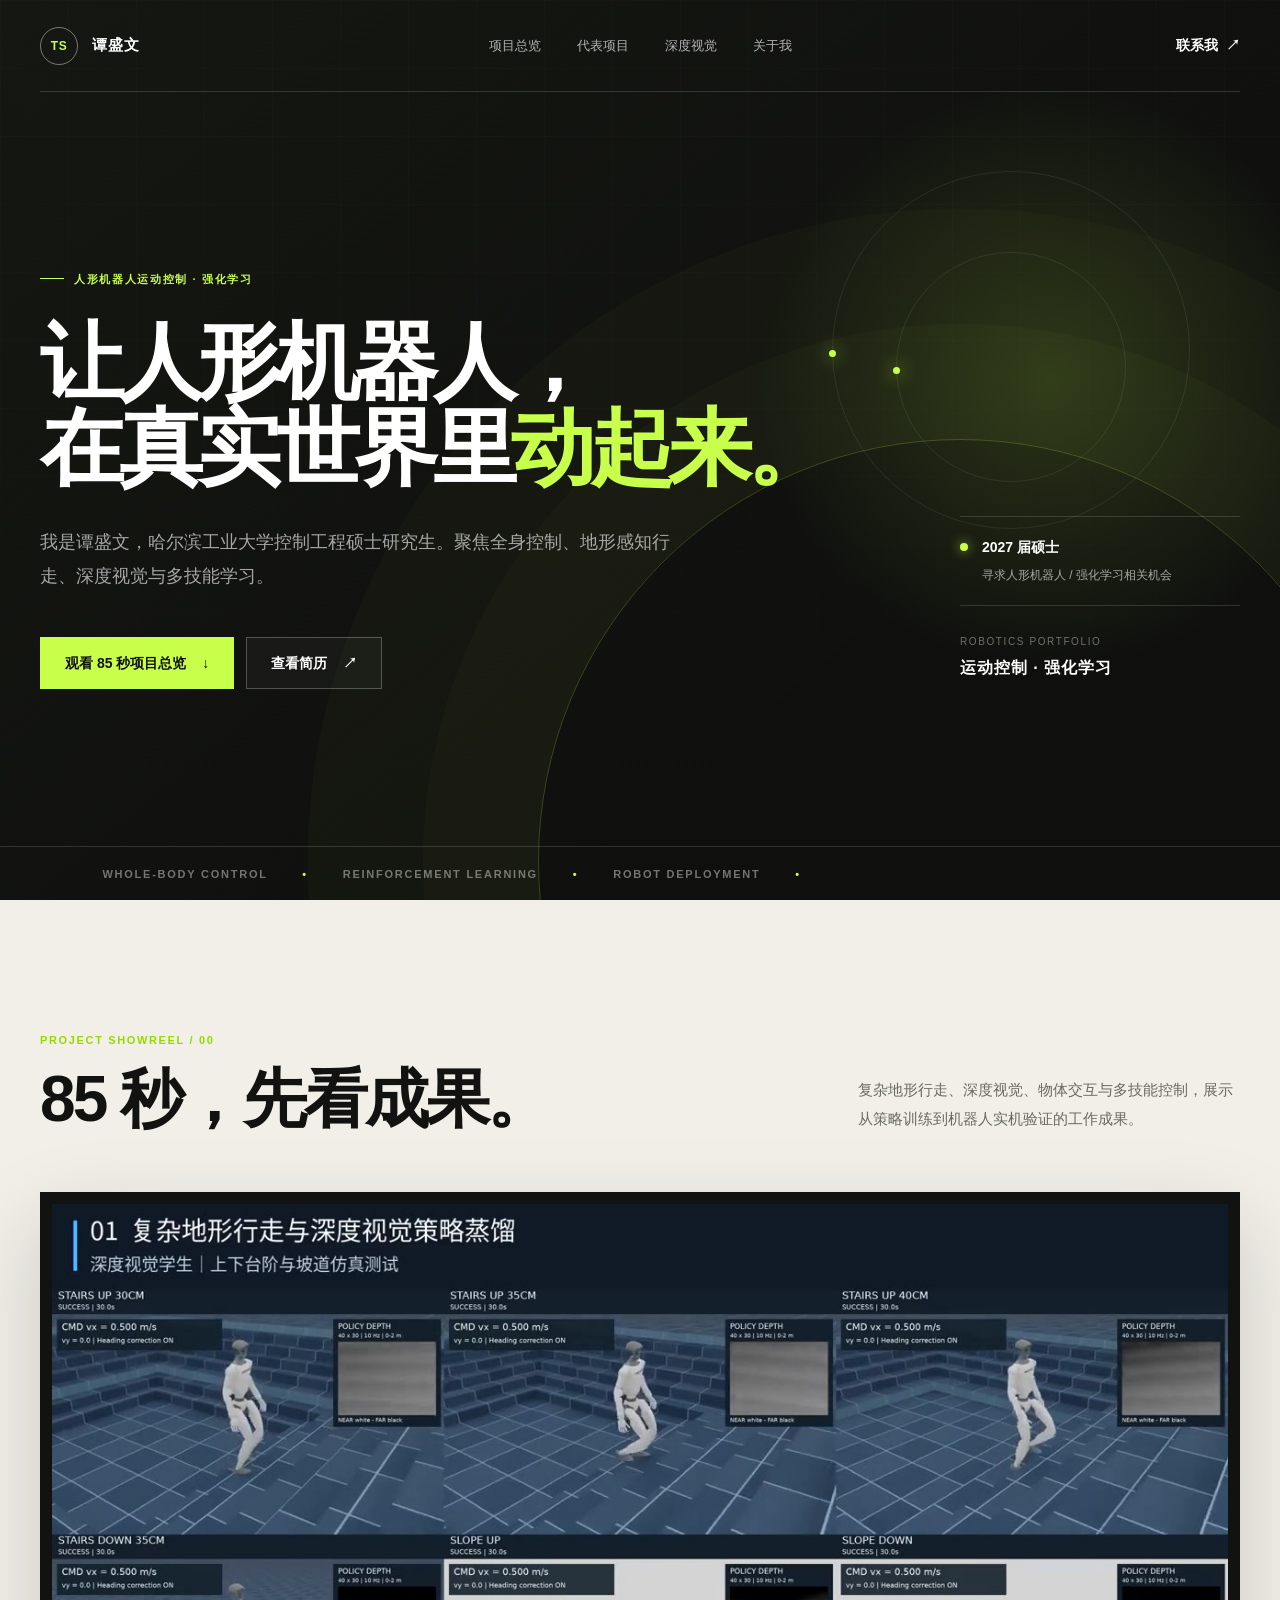
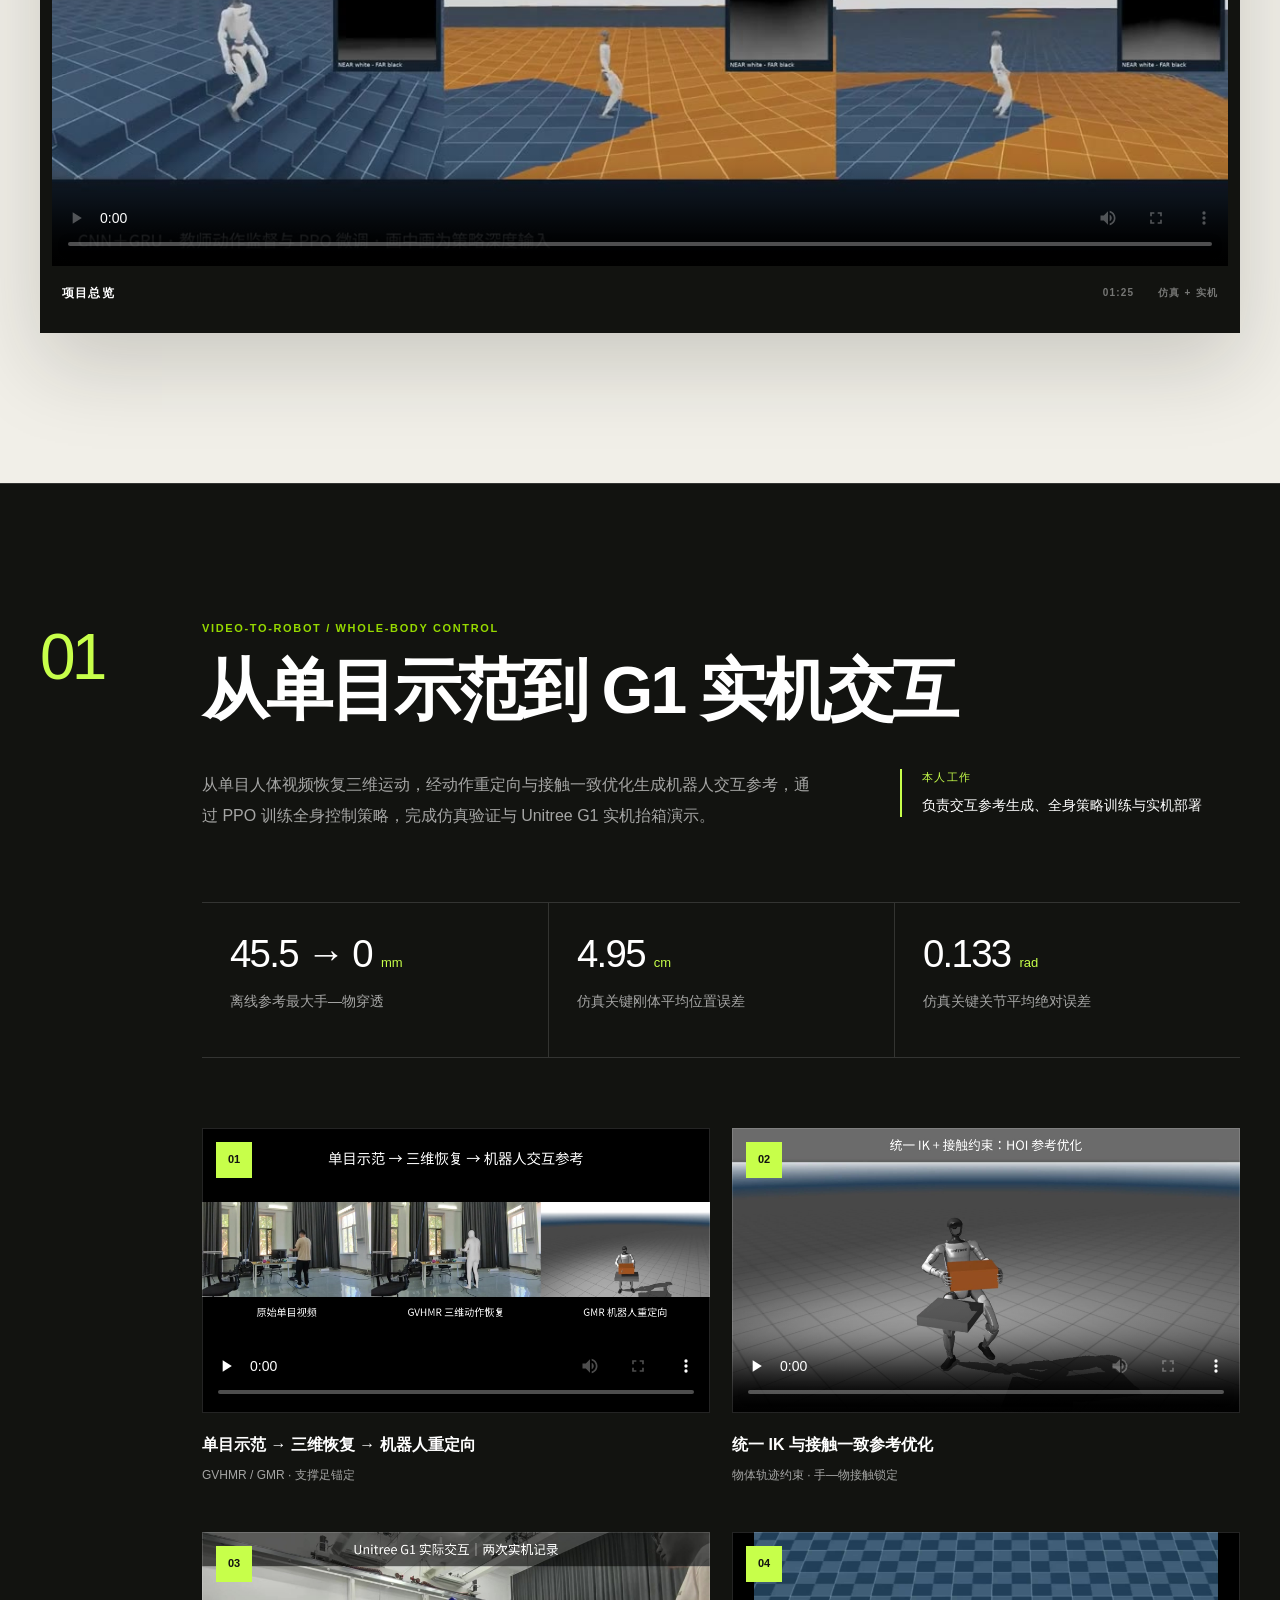
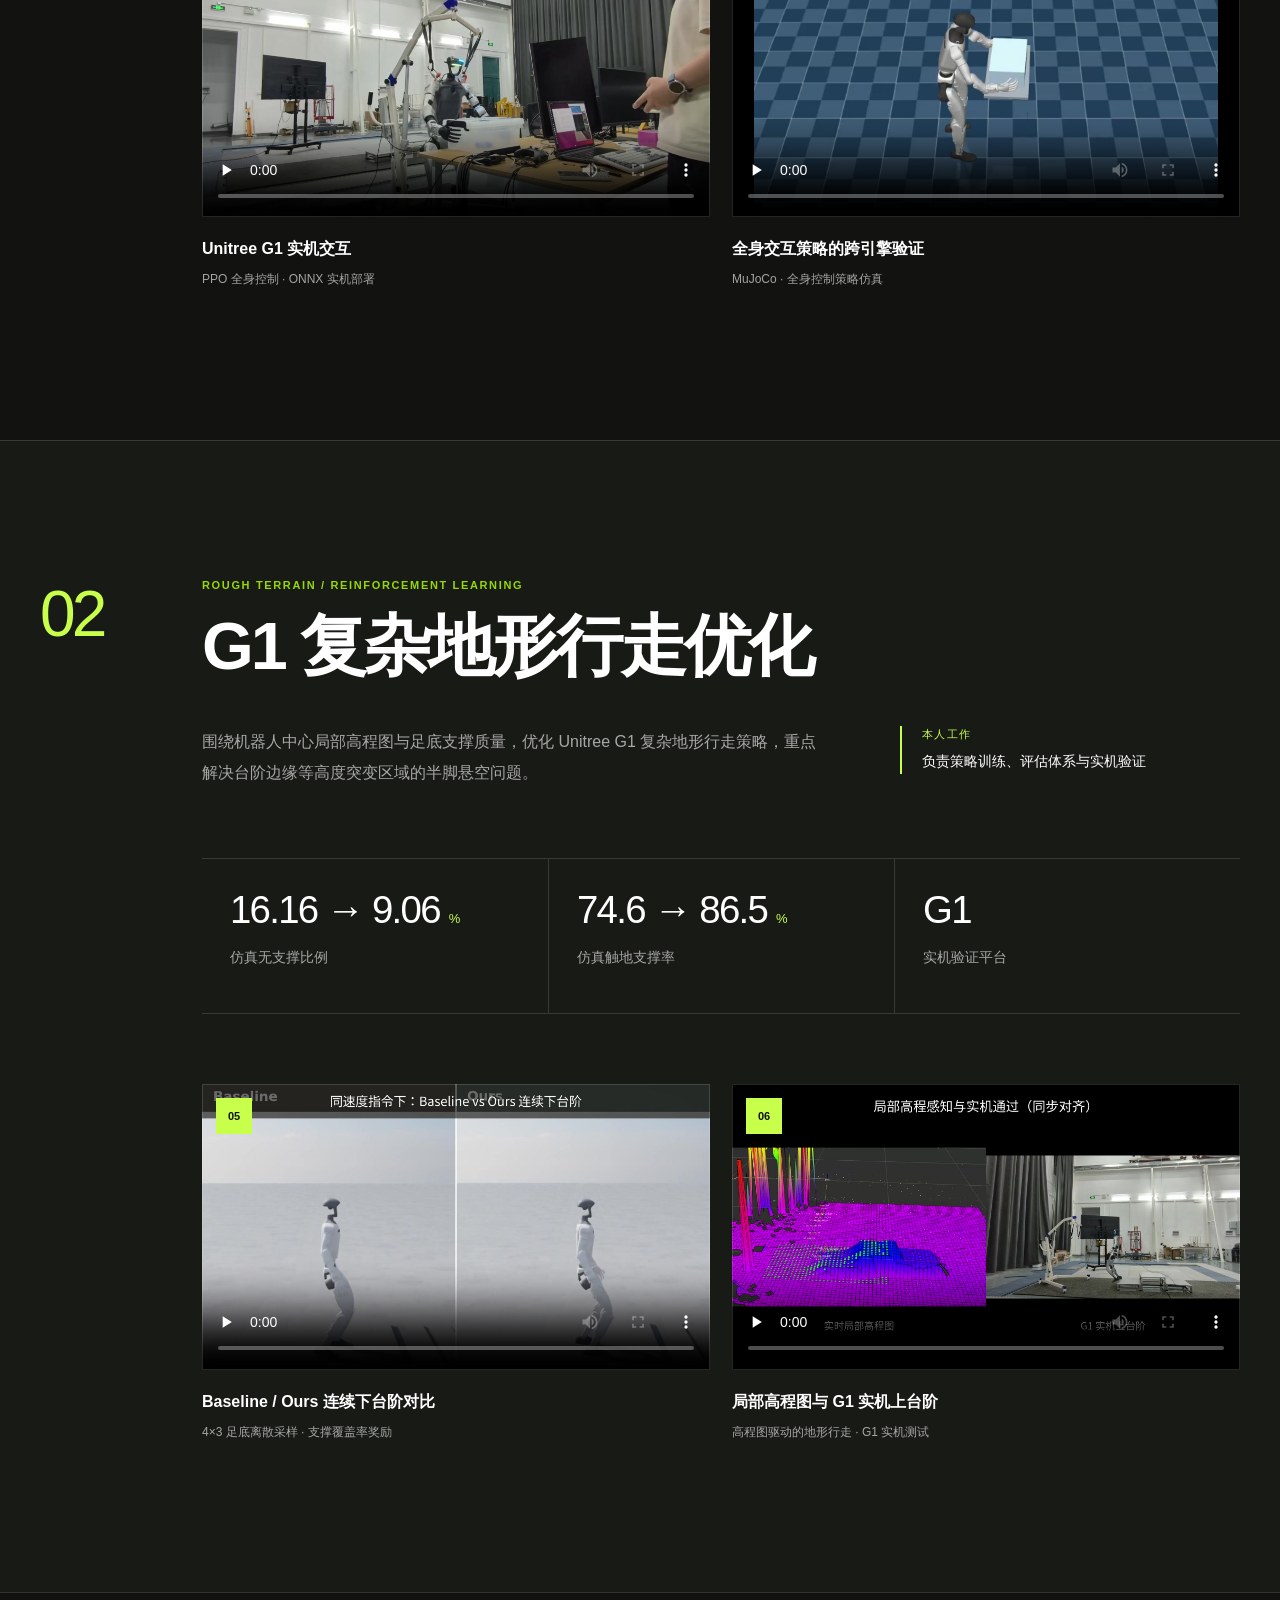
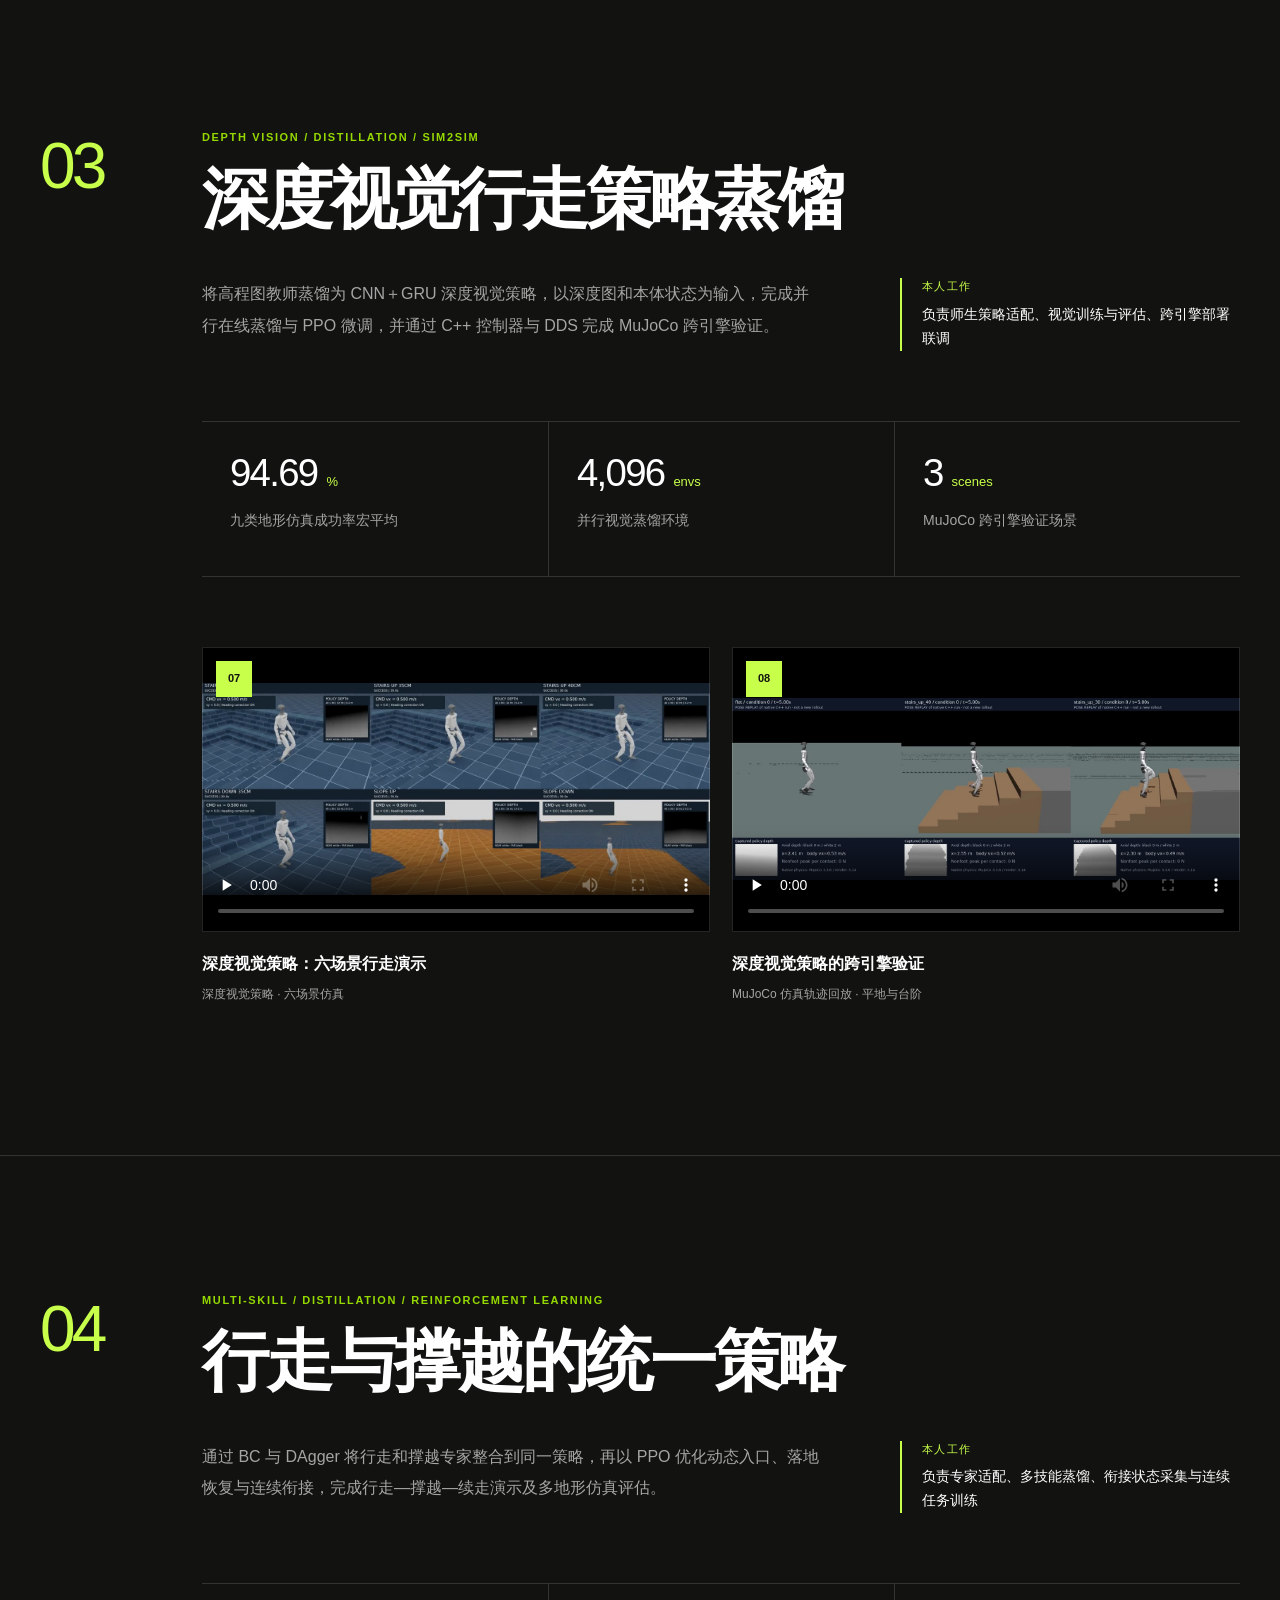
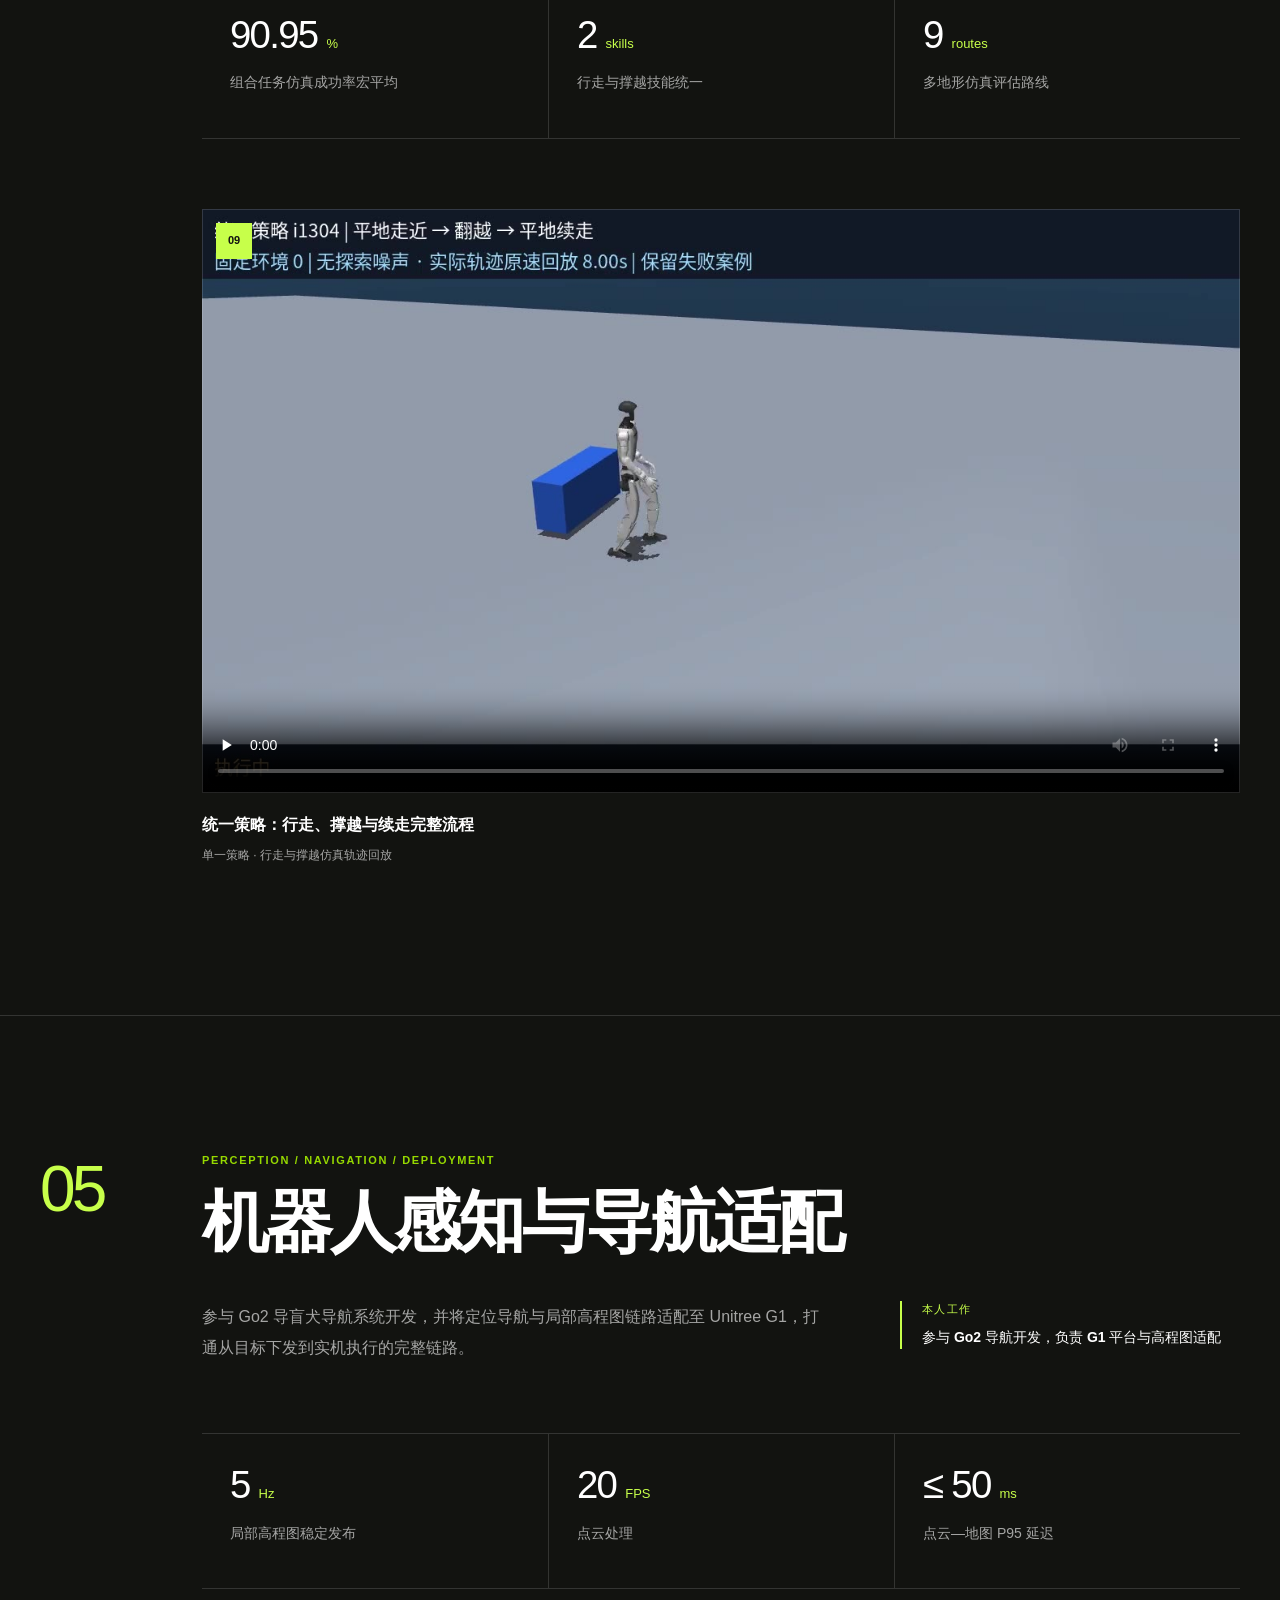
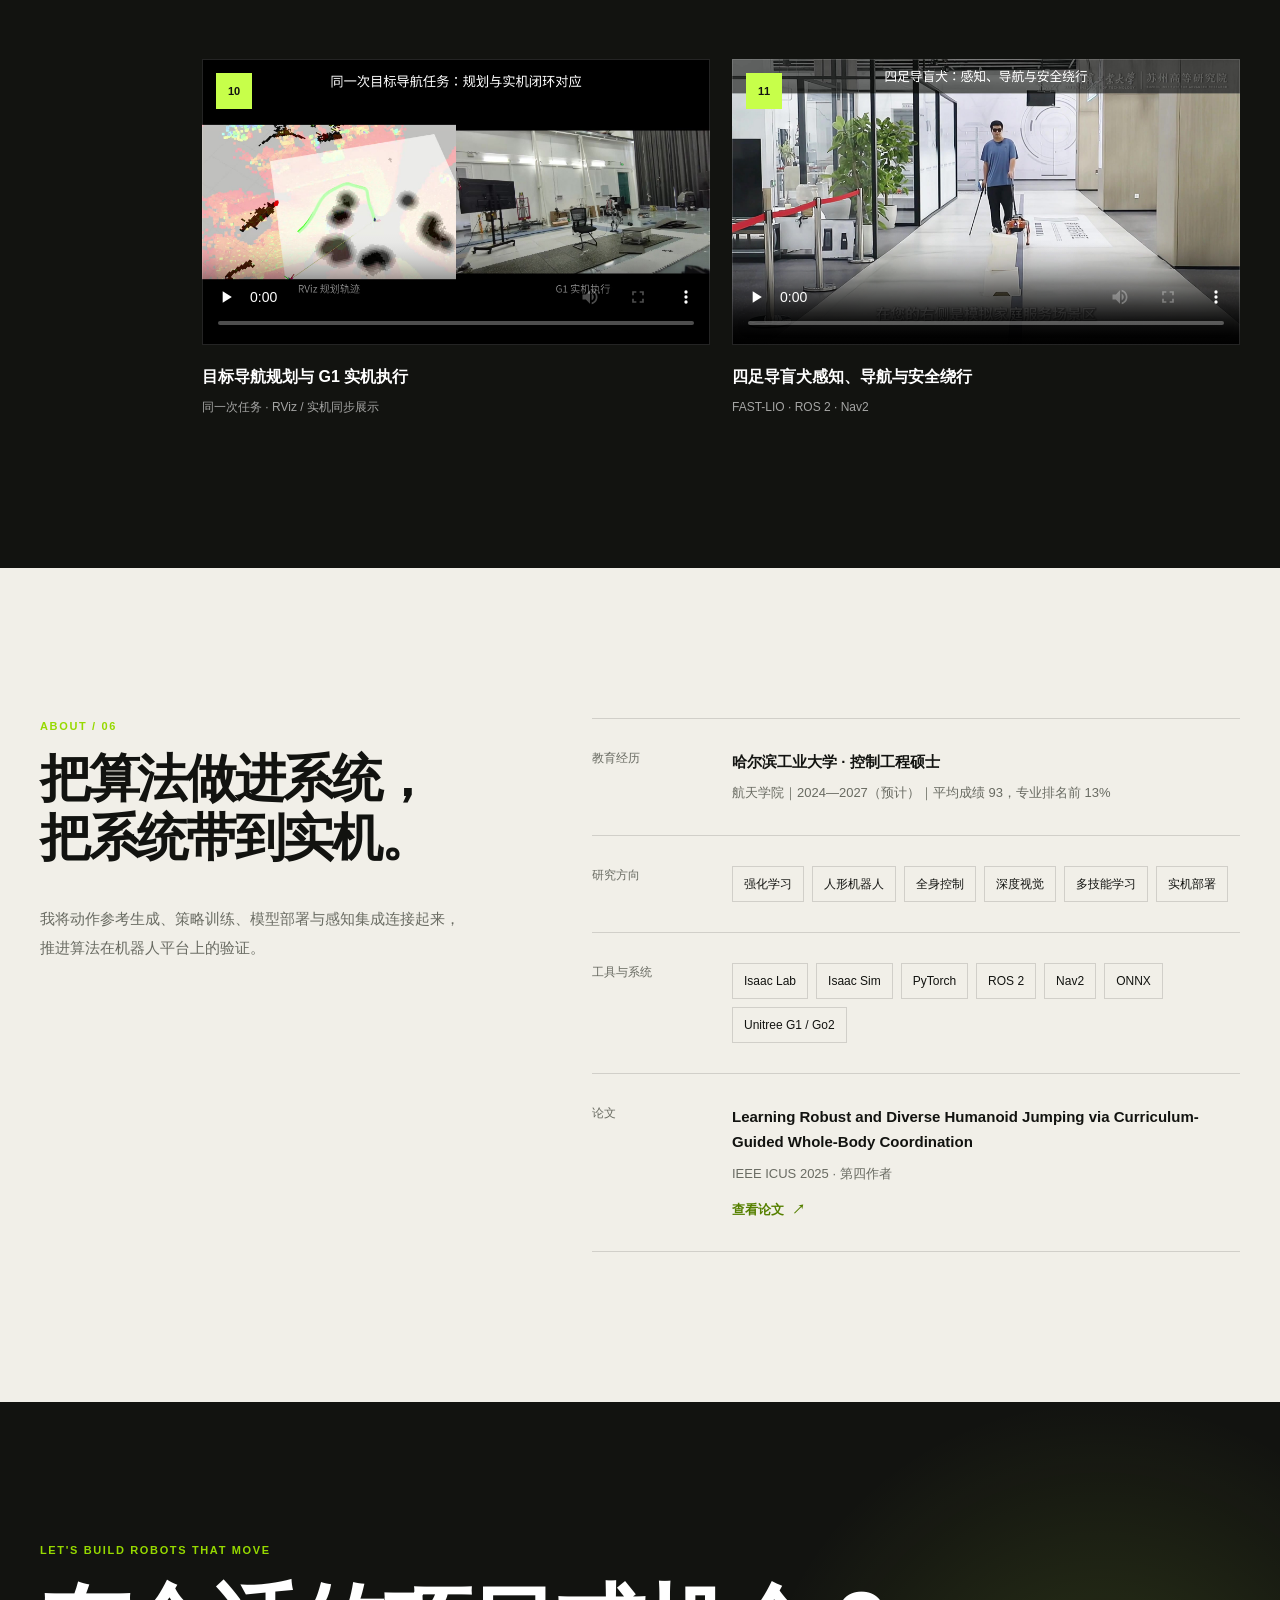
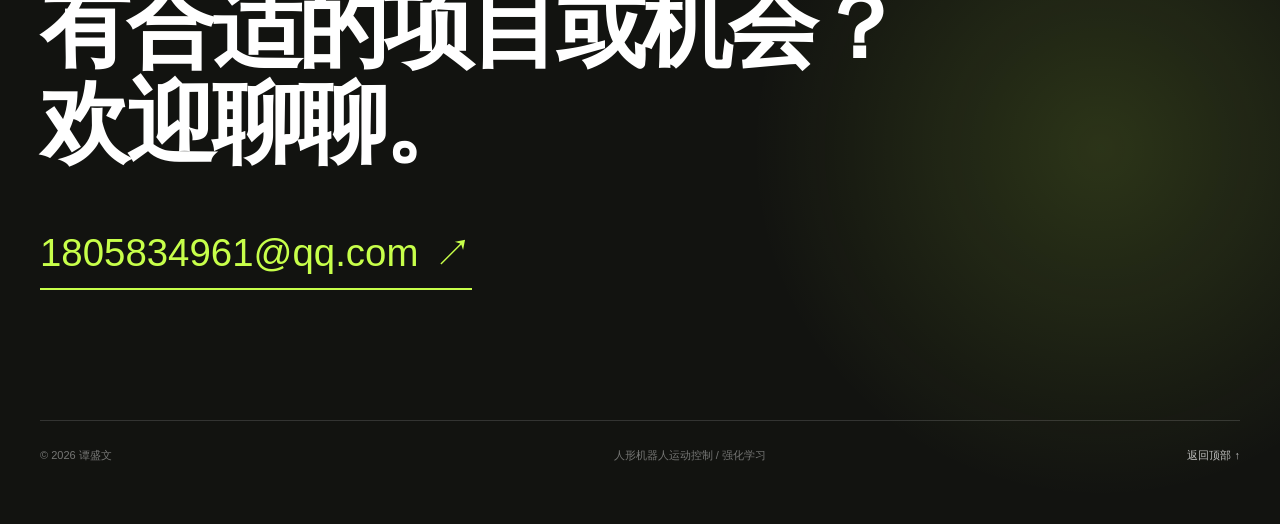
==== commit 0611aaf0: "精简求职主页文案并清理内部说明" ====
--- a/index.html
+++ b/index.html
@@ -1,3 +1,3 @@
-<!DOCTYPE html><html lang="zh-CN"><head><meta charSet="utf-8"/><meta name="viewport" content="width=device-width, initial-scale=1"/><link rel="stylesheet" href="/_next/static/css/index.C0zqVeYU.css" data-rsc-css-href="/_next/static/css/index.C0zqVeYU.css" data-precedence="vite-rsc/importer-resources"/><link rel="modulepreload" fetchPriority="low" href="/_next/static/chunks/index-PcP7Zs4n.js"/><script src="/_next/static/chunks/rolldown-runtime-C60lm6uB.js" type="module" async=""></script><script src="/_next/static/chunks/framework-BgSIrAUN.js" type="module" async=""></script><link rel="modulepreload" href="/_next/static/chunks/layout-segment-context-DJFJvQU0.js" crossorigin=""/><script>Object.assign(((self[Symbol.for("vinext.navigationRuntime")]??={bootstrap:{routeManifest:null},functions:{}}).bootstrap.rsc??={rsc:[]}),{params:{},nav:{"pathname":"/","searchParams":[]}})</script><link rel="modulepreload" href="/_next/static/chunks/index-PcP7Zs4n.js" />
-</head><body><main><nav class="site-nav" aria-label="主导航"><a class="brand" href="#top" aria-label="谭盛文首页"><span class="brand-mark">TS</span><span class="brand-name">谭盛文</span></a><div class="nav-links"><a href="#showreel">项目总览</a><a href="#projects">代表项目</a><a href="#depth-vision">仿真进展</a><a href="#about">关于我</a></div><a class="nav-contact" href="mailto:1805834961@qq.com">联系我 <span aria-hidden="true">↗</span></a></nav><header class="hero" id="top"><div class="hero-grid" aria-hidden="true"></div><div class="hero-orbit hero-orbit-one" aria-hidden="true"></div><div class="hero-orbit hero-orbit-two" aria-hidden="true"></div><div class="hero-content page-shell"><div class="hero-copy"><p class="eyebrow"><span></span> 人形机器人运动控制 · 强化学习</p><h1>让人形机器人，<br/>在真实世界里<span>动起来。</span></h1><p class="hero-lead">我是谭盛文，哈尔滨工业大学控制工程硕士研究生。聚焦全身控制、地形感知行走、深度视觉与多技能学习。</p><div class="hero-actions"><a class="button button-primary" href="#showreel">观看 85 秒项目总览 <span aria-hidden="true">↓</span></a><a class="button button-ghost" href="/files/tan-shengwen-resume.pdf" target="_blank" rel="noreferrer">查看简历 <span aria-hidden="true">↗</span></a></div></div><div class="hero-side"><div class="status-card"><span class="status-dot"></span><div><strong>2027 届硕士</strong><span>寻求人形机器人 / 强化学习相关机会</span></div></div><div class="hero-index"><span>LATEST SIMULATION UPDATE</span><strong>2026.10.08</strong></div></div></div><div class="hero-marquee" aria-hidden="true"><div>WHOLE-BODY CONTROL <i>•</i> REINFORCEMENT LEARNING <i>•</i> ROBOT DEPLOYMENT <i>•</i></div></div></header><section class="showreel section-light" id="showreel"><div class="page-shell"><div class="section-heading section-heading-wide"><div><p class="section-kicker">PROJECT SHOWREEL / 00</p><h2>85 秒，先看成果。</h2></div><p>地形控制与深度视觉、物体交互全身控制，以及行走与撑越的连续衔接。总览基于 9 月 30 日素材，收短深度视觉段，下方另有最新跨引擎验证和导航实机演示。</p></div><div class="showreel-frame"><video controls="" playsInline="" preload="metadata" poster="/images/project-demo-cover.jpg" aria-label="谭盛文人形机器人项目 85 秒总览"><source src="/videos/project-demo.mp4" type="video/mp4"/>你的浏览器暂不支持视频播放。</video><div class="showreel-meta"><span>项目总览</span><span>01:25</span><span>720P</span><span>仿真 + 实机</span></div></div></div></section><section class="projects" id="projects"><article class="project" id="interaction"><div class="page-shell project-layout"><aside class="project-number" aria-hidden="true">01</aside><div class="project-content"><header class="project-header"><p class="section-kicker">VIDEO-TO-ROBOT / WHOLE-BODY CONTROL</p><h2>从单目视频，迁移到真实人形机器人</h2><div class="project-intro"><p>从单目人体视频恢复三维运动，经机器人动作重定向与接触一致优化生成交互参考，再通过 PPO 训练全身控制策略，完成跨仿真验证和吊架保护下的 Unitree G1 抬箱演示。</p><div class="role-tag"><span>本人工作</span><strong>负责交互参考生成、全身策略训练与实机部署</strong></div></div></header><div class="metrics" aria-label="从单目视频，迁移到真实人形机器人关键数据"><div class="metric"><div class="metric-value">45.5 → 0<!-- --> <small>mm</small></div><span>最大手—物穿透深度</span></div><div class="metric"><div class="metric-value">4.95<!-- --> <small>cm</small></div><span>关键刚体平均位置误差</span></div><div class="metric"><div class="metric-value">0.133<!-- --> <small>rad</small></div><span>关键关节平均绝对误差</span></div></div><p class="project-note">穿透指标来自单个 416 帧序列的离线几何检查；跟踪误差来自 Isaac Sim 仿真评估。跨引擎验证片段与 G1 实机演示分别展示。</p><div class="clip-grid clip-grid-4"><figure class="clip-card"><div class="clip-media"><video controls="" playsInline="" preload="none" poster="/images/01_monocular_to_reference_cover.jpg" aria-label="单目示范 → 三维恢复 → 机器人重定向"><source src="/videos/01_monocular_to_reference.mp4" type="video/mp4"/>你的浏览器暂不支持视频播放。</video><span class="clip-index">01</span></div><figcaption><h3>单目示范 → 三维恢复 → 机器人重定向</h3><p>GVHMR / GMR · 支撑足锚定</p></figcaption></figure><figure class="clip-card"><div class="clip-media"><video controls="" playsInline="" preload="none" poster="/images/02_ik_contact_reference_cover.jpg" aria-label="统一 IK 与接触一致参考优化"><source src="/videos/02_ik_contact_reference.mp4" type="video/mp4"/>你的浏览器暂不支持视频播放。</video><span class="clip-index">02</span></div><figcaption><h3>统一 IK 与接触一致参考优化</h3><p>物体轨迹约束 · 手—物接触锁定</p></figcaption></figure><figure class="clip-card"><div class="clip-media"><video controls="" playsInline="" preload="none" poster="/images/03_real_interaction_cover.jpg" aria-label="Unitree G1 实机交互"><source src="/videos/03_real_interaction.mp4" type="video/mp4"/>你的浏览器暂不支持视频播放。</video><span class="clip-index">03</span></div><figcaption><h3>Unitree G1 实机交互</h3><p>PPO 全身控制 · ONNX 实机部署</p></figcaption></figure><figure class="clip-card"><div class="clip-media"><video controls="" playsInline="" preload="none" poster="/images/interaction-sim2sim-cover.jpg" aria-label="全身交互策略的跨引擎验证"><source src="/videos/interaction-sim2sim.mp4" type="video/mp4"/>你的浏览器暂不支持视频播放。</video><span class="clip-index">04</span></div><figcaption><h3>全身交互策略的跨引擎验证</h3><p>MuJoCo 动态 rollout 片段 · 仿真验证</p></figcaption></figure></div></div></div></article><article class="project" id="terrain"><div class="page-shell project-layout"><aside class="project-number" aria-hidden="true">02</aside><div class="project-content"><header class="project-header"><p class="section-kicker">ROUGH TERRAIN / REINFORCEMENT LEARNING</p><h2>让每一步，都真正踩稳</h2><div class="project-intro"><p>围绕机器人中心局部高程图与足底支撑质量，优化 Unitree G1 复杂地形行走策略，重点解决台阶边缘等高度突变区域的半脚悬空问题。</p><div class="role-tag"><span>本人工作</span><strong>负责策略训练、评估体系与实机验证</strong></div></div></header><div class="metrics" aria-label="让每一步，都真正踩稳关键数据"><div class="metric"><div class="metric-value">16.16 → 9.06<!-- --> <small>%</small></div><span>无支撑比例</span></div><div class="metric"><div class="metric-value">74.6 → 86.5<!-- --> <small>%</small></div><span>触地支撑率</span></div><div class="metric"><div class="metric-value">60,000<!-- --> <small>steps</small></div><span>统一评估环境步</span></div></div><p class="project-note">统计来自 40 个混合地形环境、3 个随机种子、每环境 500 控制步的统一对照；G1 实机测试作为独立部署证据。</p><div class="clip-grid clip-grid-2"><figure class="clip-card"><div class="clip-media"><video controls="" playsInline="" preload="none" poster="/images/04_terrain_baseline_vs_ours_cover.jpg" aria-label="Baseline / Ours 连续下台阶对比"><source src="/videos/04_terrain_baseline_vs_ours.mp4" type="video/mp4"/>你的浏览器暂不支持视频播放。</video><span class="clip-index">05</span></div><figcaption><h3>Baseline / Ours 连续下台阶对比</h3><p>4×3 足底离散采样 · 支撑覆盖率奖励</p></figcaption></figure><figure class="clip-card"><div class="clip-media"><video controls="" playsInline="" preload="none" poster="/images/05_g1_real_stairs_cover.jpg" aria-label="局部高程图与 G1 实机上台阶"><source src="/videos/05_g1_real_stairs.mp4" type="video/mp4"/>你的浏览器暂不支持视频播放。</video><span class="clip-index">06</span></div><figcaption><h3>局部高程图与 G1 实机上台阶</h3><p>高程图驱动的地形行走 · G1 实机测试</p></figcaption></figure></div></div></div></article><article class="project" id="depth-vision"><div class="page-shell project-layout"><aside class="project-number" aria-hidden="true">03</aside><div class="project-content"><header class="project-header"><p class="section-kicker">DEPTH VISION / DISTILLATION / SIM2SIM</p><h2>从高程图到深度视觉行走</h2><div class="project-intro"><p>将高程图教师蒸馏为 CNN＋GRU 深度视觉策略，以深度图和本体状态为输入，完成并行在线蒸馏与 PPO 微调。展示六场景地形行走片段，以及 2026 年 10 月 8 日 C++ 控制器、DDS 与原生 MuJoCo 的闭环工程验证记录。</p><div class="role-tag"><span>本人工作</span><strong>负责师生策略适配、视觉训练与评估、跨引擎部署联调</strong></div></div></header><div class="metrics" aria-label="从高程图到深度视觉行走关键数据"><div class="metric"><div class="metric-value">94.69<!-- --> <small>%</small></div><span>九类地形开发成功率宏平均</span></div><div class="metric"><div class="metric-value">4,096<!-- --> <small>envs</small></div><span>并行视觉蒸馏环境</span></div><div class="metric"><div class="metric-value">9<!-- --> <small>runs</small></div><span>原生跨引擎有效验证回合</span></div></div><p class="project-note">94.69% 为九类地形仿真开发评估的宏平均。最新跨引擎验证覆盖平地与两种踏面上阶，每类 3 个有效回合完成穿越，属于小规模工程验证。视频回放记录的原生轨迹及实际深度输入，视觉学生目前处于仿真验证阶段。</p><div class="clip-grid clip-grid-2"><figure class="clip-card"><div class="clip-media"><video controls="" playsInline="" preload="none" poster="/images/depth-visual-six-scenes-cover.jpg" aria-label="深度视觉策略：六场景行走演示"><source src="/videos/depth-visual-six-scenes.mp4" type="video/mp4"/>你的浏览器暂不支持视频播放。</video><span class="clip-index">07</span></div><figcaption><h3>深度视觉策略：六场景行走演示</h3><p>2026.09.30 · 12 秒原速选段 · 实际深度输入与地形行走</p></figcaption></figure><figure class="clip-card"><div class="clip-media"><video controls="" playsInline="" preload="none" poster="/images/depth-native-sim2sim-cover.jpg" aria-label="原生 MuJoCo 闭环验证记录回放"><source src="/videos/depth-native-sim2sim.mp4" type="video/mp4"/>你的浏览器暂不支持视频播放。</video><span class="clip-index">08</span></div><figcaption><h3>原生 MuJoCo 闭环验证记录回放</h3><p>2026.10.08 · 9 秒原速选段 · 平地与 40 / 30 cm 踏面上阶</p></figcaption></figure></div></div></div></article><article class="project" id="multi-skill"><div class="page-shell project-layout"><aside class="project-number" aria-hidden="true">04</aside><div class="project-content"><header class="project-header"><p class="section-kicker">MULTI-SKILL / DISTILLATION / REINFORCEMENT LEARNING</p><h2>接近、撑越、落地，再继续行走</h2><div class="project-intro"><p>通过 BC 与 DAgger 将行走和撑越专家整合到同一高度观测策略，再以 PPO 优化动态入口、落地恢复与连续衔接。已完成平地连续任务演示，并扩展至台阶、坡面和混合地形开发评估，多技能能力保持仍在优化。</p><div class="role-tag"><span>本人工作</span><strong>负责专家适配、多技能蒸馏、衔接状态采集与连续任务训练</strong></div></div></header><div class="metrics" aria-label="接近、撑越、落地，再继续行走关键数据"><div class="metric"><div class="metric-value">90.95<!-- --> <small>%</small></div><span>四类组合任务开发宏平均</span></div><div class="metric"><div class="metric-value">83.01<!-- --> <small>%</small></div><span>同阶段原生撑越停稳率</span></div><div class="metric"><div class="metric-value">9<!-- --> <small>routes</small></div><span>多地形开发评估路线</span></div></div><p class="project-note">90.95% 来自后续九条开发路线按四类组合任务等权汇总；同阶段原生撑越停稳为 83.01%，整体能力保持验收尚未通过。下方完整视频来自较早的平地阶段，为 Isaac 轨迹的 MuJoCo 渲染回放；该项目尚未实机部署。</p><div class="clip-grid clip-grid-1"><figure class="clip-card"><div class="clip-media"><video controls="" playsInline="" preload="none" poster="/images/multi-skill-walk-vault-walk-cover.jpg" aria-label="统一策略：行走、撑越与续走完整流程"><source src="/videos/multi-skill-walk-vault-walk.mp4" type="video/mp4"/>你的浏览器暂不支持视频播放。</video><span class="clip-index">09</span></div><figcaption><h3>统一策略：行走、撑越与续走完整流程</h3><p>2026.09.29 · 平地阶段 · 单一策略完整轨迹回放</p></figcaption></figure></div></div></div></article><article class="project" id="navigation"><div class="page-shell project-layout"><aside class="project-number" aria-hidden="true">05</aside><div class="project-content"><header class="project-header"><p class="section-kicker">PERCEPTION / NAVIGATION / DEPLOYMENT</p><h2>把感知、规划与执行接到同一台机器人上</h2><div class="project-intro"><p>参与 Go2 导盲犬导航系统开发，并将定位导航与局部高程图链路适配至 Unitree G1，打通从目标下发到实机执行的完整链路。</p><div class="role-tag"><span>本人工作</span><strong>参与 Go2 导航开发，负责 G1 平台与高程图适配</strong></div></div></header><div class="metrics" aria-label="把感知、规划与执行接到同一台机器人上关键数据"><div class="metric"><div class="metric-value">5<!-- --> <small>Hz</small></div><span>局部高程图稳定发布</span></div><div class="metric"><div class="metric-value">20<!-- --> <small>FPS</small></div><span>点云处理</span></div><div class="metric"><div class="metric-value">≤ 50<!-- --> <small>ms</small></div><span>点云—地图 P95 延迟</span></div></div><p class="project-note">感知链路指标来自局部高程图基线测试；导航闭环和高程图行走闭环分别验证。</p><div class="clip-grid clip-grid-2"><figure class="clip-card"><div class="clip-media"><video controls="" playsInline="" preload="none" poster="/images/06_navigation_planning_execution_cover.jpg" aria-label="目标导航规划与 G1 实机执行"><source src="/videos/06_navigation_planning_execution.mp4" type="video/mp4"/>你的浏览器暂不支持视频播放。</video><span class="clip-index">10</span></div><figcaption><h3>目标导航规划与 G1 实机执行</h3><p>同一次任务 · RViz / 实机同步展示</p></figcaption></figure><figure class="clip-card"><div class="clip-media"><video controls="" playsInline="" preload="none" poster="/images/07_guide_dog_demo_cover.jpg" aria-label="四足导盲犬感知、导航与安全绕行"><source src="/videos/07_guide_dog_demo.mp4" type="video/mp4"/>你的浏览器暂不支持视频播放。</video><span class="clip-index">11</span></div><figcaption><h3>四足导盲犬感知、导航与安全绕行</h3><p>FAST-LIO · ROS 2 · Nav2</p></figcaption></figure></div></div></div></article></section><section class="about section-light" id="about"><div class="page-shell about-grid"><div class="about-title"><p class="section-kicker">ABOUT / 06</p><h2>把算法做进系统，<br/>把系统带到实机。</h2><p>我关注的不只是训练曲线，也包括参考动作质量、评估指标、推理导出、感知链路和实机安全验证。</p></div><div class="about-details"><div class="about-row"><span>教育经历</span><div><strong>哈尔滨工业大学 · 控制工程硕士</strong><p>航天学院｜2024—2027（预计）｜平均成绩 93，专业排名前 13%</p></div></div><div class="about-row"><span>研究方向</span><div class="skill-cloud"><i>强化学习</i><i>人形机器人</i><i>全身控制</i><i>深度视觉</i><i>多技能学习</i><i>实机部署</i></div></div><div class="about-row"><span>工具与系统</span><div class="skill-cloud"><i>Isaac Lab</i><i>Isaac Sim</i><i>PyTorch</i><i>ROS 2</i><i>Nav2</i><i>ONNX</i><i>Unitree G1 / Go2</i></div></div><div class="about-row"><span>论文</span><div><strong>Learning Robust and Diverse Humanoid Jumping via Curriculum-Guided Whole-Body Coordination</strong><p>IEEE ICUS 2025 · 第四作者</p><a class="text-link" href="https://doi.org/10.1109/ICUS66297.2025.11295093" target="_blank" rel="noreferrer">查看论文 <span aria-hidden="true">↗</span></a></div></div></div></div></section><footer class="footer" id="contact"><div class="page-shell"><p class="section-kicker">LET&#x27;S BUILD ROBOTS THAT MOVE</p><h2>有合适的项目或机会？<br/>欢迎聊聊。</h2><a class="footer-email" href="mailto:1805834961@qq.com">1805834961@qq.com <span aria-hidden="true">↗</span></a><div class="footer-bottom"><span>© 2026 谭盛文</span><span>人形机器人运动控制 / 强化学习</span><a href="#top">返回顶部 ↑</a></div></div></footer></main><!--$--><!--/$--><div hidden=""><!--$?--><template id="B:0"></template><!--/$--></div><script>requestAnimationFrame(function(){$RT=performance.now()});</script><script type="module" src="/_next/static/chunks/index-PcP7Zs4n.js" id="_R_" async=""></script><div hidden id="S:0"><div hidden=""><title>谭盛文｜人形机器人运动控制与强化学习</title><meta name="description" content="谭盛文的个人作品集：人形机器人全身控制、地形感知行走、深度视觉策略蒸馏、多技能连续任务与实机部署。"><meta property="og:title" content="谭盛文｜人形机器人运动控制与强化学习"><meta property="og:description" content="谭盛文的个人作品集：人形机器人全身控制、地形感知行走、深度视觉策略蒸馏、多技能连续任务与实机部署。"><meta property="og:type" content="website"><meta property="og:locale" content="zh_CN"><meta property="og:image" content="https://kight71.github.io/og.png"><meta property="og:image:width" content="1792"><meta property="og:image:height" content="935"><meta property="og:image:alt" content="谭盛文｜人形机器人运动控制与强化学习"><meta name="twitter:card" content="summary_large_image"><meta name="twitter:title" content="谭盛文｜人形机器人运动控制与强化学习"><meta name="twitter:description" content="谭盛文的个人作品集：人形机器人全身控制、地形感知行走、深度视觉策略蒸馏、多技能连续任务与实机部署。"><meta name="twitter:image" content="https://kight71.github.io/og.png"></div></div><script>$RB=[];$RV=function(a){$RT=performance.now();for(var b=0;b<a.length;b+=2){var c=a[b],e=a[b+1];null!==e.parentNode&&e.parentNode.removeChild(e);var f=c.parentNode;if(f){var g=c.previousSibling,h=0;do{if(c&&8===c.nodeType){var d=c.data;if("/$"===d||"/&"===d)if(0===h)break;else h--;else"$"!==d&&"$?"!==d&&"$~"!==d&&"$!"!==d&&"&"!==d||h++}d=c.nextSibling;f.removeChild(c);c=d}while(c);for(;e.firstChild;)f.insertBefore(e.firstChild,c);g.data="$";g._reactRetry&&requestAnimationFrame(g._reactRetry)}}a.length=0};
-$RC=function(a,b){if(b=document.getElementById(b))(a=document.getElementById(a))?(a.previousSibling.data="$~",$RB.push(a,b),2===$RB.length&&("number"!==typeof $RT?requestAnimationFrame($RV.bind(null,$RB)):(a=performance.now(),setTimeout($RV.bind(null,$RB),2300>a&&2E3<a?2300-a:$RT+300-a)))):b.parentNode.removeChild(b)};$RC("B:0","S:0")</script><script>((self[Symbol.for("vinext.navigationRuntime")]??={bootstrap:{routeManifest:null},functions:{}}).bootstrap.rsc??={rsc:[]}).rsc.push("4:I[\"8c0f216c4604\",[],\"Children\",1]\n")</script><script>((self[Symbol.for("vinext.navigationRuntime")]??={bootstrap:{routeManifest:null},functions:{}}).bootstrap.rsc??={rsc:[]}).rsc.push("5:I[\"593f344dc510\",[],\"GlobalErrorBoundary\",1]\n")</script><script>((self[Symbol.for("vinext.navigationRuntime")]??={bootstrap:{routeManifest:null},functions:{}}).bootstrap.rsc??={rsc:[]}).rsc.push("6:I[\"0b874ad30386\",[],\"default\",1]\n")</script><script>((self[Symbol.for("vinext.navigationRuntime")]??={bootstrap:{routeManifest:null},functions:{}}).bootstrap.rsc??={rsc:[]}).rsc.push("7:I[\"593f344dc510\",[],\"ErrorBoundary\",1]\n")</script><script>((self[Symbol.for("vinext.navigationRuntime")]??={bootstrap:{routeManifest:null},functions:{}}).bootstrap.rsc??={rsc:[]}).rsc.push("8:I[\"15c18cfaeeff\",[],\"LayoutSegmentProvider\",1]\n")</script><script>((self[Symbol.for("vinext.navigationRuntime")]??={bootstrap:{routeManifest:null},functions:{}}).bootstrap.rsc??={rsc:[]}).rsc.push("9:I[\"8c0f216c4604\",[],\"Slot\",1]\n")</script><script>((self[Symbol.for("vinext.navigationRuntime")]??={bootstrap:{routeManifest:null},functions:{}}).bootstrap.rsc??={rsc:[]}).rsc.push("a:I[\"9276801271d6\",[],\"AppRouterScrollTarget\",1]\n")</script><script>((self[Symbol.for("vinext.navigationRuntime")]??={bootstrap:{routeManifest:null},functions:{}}).bootstrap.rsc??={rsc:[]}).rsc.push("b:I[\"593f344dc510\",[],\"RedirectBoundary\",1]\n")</script><script>((self[Symbol.for("vinext.navigationRuntime")]??={bootstrap:{routeManifest:null},functions:{}}).bootstrap.rsc??={rsc:[]}).rsc.push("c:\"$Sreact.suspense\"\n")</script><script>((self[Symbol.for("vinext.navigationRuntime")]??={bootstrap:{routeManifest:null},functions:{}}).bootstrap.rsc??={rsc:[]}).rsc.push(":HL[\"/_next/static/css/index.C0zqVeYU.css\",\"style\"     ]\n")</script><script>((self[Symbol.for("vinext.navigationRuntime")]??={bootstrap:{routeManifest:null},functions:{}}).bootstrap.rsc??={rsc:[]}).rsc.push("0:{\"__route\":\"route:/\",\"__interceptionContext\":null,\"__layoutIds\":[\"layout:/\"],\"__rootLayout\":\"/\",\"__sourcePage\":\"/page\",\"__vinext_streaming_metadata_body:route:/\":\"$L1\",\"__vinext_streaming_metadata_outlet:route:/\":\"$L2\",\"page:/\":\"$L3\",\"layout:/\":[[[[\"$\",\"link\",\"css:/_next/static/css/index.C0zqVeYU.css\",{\"rel\":\"stylesheet\",\"precedence\":\"vite-rsc/importer-resources\",\"href\":\"/_next/static/css/index.C0zqVeYU.css\",\"data-rsc-css-href\":\"/_next/static/css/index.C0zqVeYU.css\"}],\"$undefined\"],[\"$\",\"html\",null,{\"lang\":\"zh-CN\",\"children\":[\"$\",\"body\",null,{\"children\":[\"$\",\"$L4\",null,{}]}]}]],null],\"route:/\":[[[\"$\",\"meta\",null,{\"charSet\":\"utf-8\"}],null,[[\"$\",\"meta\",\"0\",{\"name\":\"viewport\",\"content\":\"width=device-width, initial-scale=1\"}]]],[\"$\",\"$L5\",null,{\"fallback\":\"$6\",\"children\":[\"$\",\"$L7\",null,{\"fallback\":\"$6\",\"children\":[\"$\",\"$L8\",null,{\"providerId\":\"layout:/\",\"segmentMap\":{\"children\":[]},\"children\":[\"$\",\"$L9\",null,{\"id\":\"layout:/\",\"parallelSlots\":\"$undefined\",\"children\":[\"$\",\"$La\",null,{\"children\":[\"$\",\"$Lb\",null,{\"children\":[[\"$\",\"$L8\",null,{\"providerId\":\"page:/\",\"segmentMap\":{\"children\":[\"__PAGE__\"]},\"children\":[\"$\",\"$L9\",null,{\"id\":\"page:/\"}]}],[\"$\",\"$c\",null,{\"fallback\":null,\"children\":[\"$\",\"$L9\",null,{\"id\":\"__vinext_streaming_metadata_outlet:route:/\"}]}]]}]}]}]}]}]}],null,[\"$\",\"div\",null,{\"hidden\":true,\"children\":[\"$\",\"$c\",null,{\"fallback\":null,\"children\":[\"$\",\"$L9\",null,{\"id\":\"__vinext_streaming_metadata_body:route:/\"}]}]}]],\"__layoutFlags\":{\"layout:/\":\"s\"},\"__artifactCompatibility\":{\"schemaVersion\":1,\"graphVersion\":\"app-route-graph:1177fd80f83fa7b0\",\"deploymentVersion\":\"876d18a2-3eaf-43b2-ba7f-51fed66cc3f1\",\"appElementsSchemaVersion\":1,\"rscPayloadSchemaVersion\":1,\"rootBoundaryId\":\"/\",\"renderEpoch\":null},\"__renderObservation\":{\"schemaVersion\":1,\"output\":{\"kind\":\"app-rsc\",\"mountedSlotsFingerprint\":null,\"renderEpoch\":null,\"rootBoundaryId\":\"/\",\"routeId\":\"route:/\"},\"completeness\":\"partial\",\"boundaryOutcome\":{\"kind\":\"unknown\"},\"requestApis\":[{\"kind\":\"connection\",\"status\":\"unknown\"},{\"kind\":\"cookies\",\"status\":\"unknown\"},{\"kind\":\"draftMode\",\"status\":\"unknown\"},{\"kind\":\"headers\",\"status\":\"observed\"},{\"kind\":\"params\",\"status\":\"unknown\"},{\"kind\":\"searchParams\",\"status\":\"unknown\"}],\"dynamicFetches\":[],\"cacheTags\":[\"/\",\"_N_T_/\",\"_N_T_/index\",\"_N_T_/layout\",\"_N_T_/page\"],\"pathTags\":[\"/\"],\"cacheability\":\"unknown\",\"downgrade\":{\"target\":\"freshRender\",\"reasons\":[{\"code\":\"CP_DOWNGRADE_CACHEABILITY_UNKNOWN\",\"target\":\"freshRender\"},{\"code\":\"CP_DOWNGRADE_INCOMPLETE_OBSERVATION\",\"completeness\":\"partial\",\"target\":\"freshRender\"},{\"code\":\"CP_DOWNGRADE_UNKNOWN_REQUEST_API\",\"requestApi\":\"connection\",\"target\":\"freshRender\"},{\"code\":\"CP_DOWNGRADE_UNKNOWN_REQUEST_API\",\"requestApi\":\"cookies\",\"target\":\"freshRender\"},{\"code\":\"CP_DOWNGRADE_UNKNOWN_REQUEST_API\",\"requestApi\":\"draftMode\",\"target\":\"freshRender\"},{\"code\":\"CP_DOWNGRADE_PRIVATE_REQUEST_API\",\"requestApi\":\"headers\",\"target\":\"private\"},{\"code\":\"CP_DOWNGRADE_UNKNOWN_REQUEST_API\",\"requestApi\":\"params\",\"target\":\"freshRender\"},{\"code\":\"CP_DOWNGRADE_UNKNOWN_REQUEST_API\",\"requestApi\":\"searchParams\",\"target\":\"freshRender\"}],\"fallback\":{\"kind\":\"breakerFallback\",\"code\":\"CP_PRIVATE_DYNAMIC_DOWNGRADE\",\"mode\":\"renderFresh\",\"scope\":\"affectedOutput\",\"fields\":{\"reasonCodes\":[\"CP_DOWNGRADE_CACHEABILITY_UNKNOWN\",\"CP_DOWNGRADE_INCOMPLETE_OBSERVATION\",\"CP_DOWNGRADE_UNKNOWN_REQUEST_API\",\"CP_DOWNGRADE_UNKNOWN_REQUEST_API\",\"CP_DOWNGRADE_UNKNOWN_REQUEST_API\",\"CP_DOWNGRADE_PRIVATE_REQUEST_API\",\"CP_DOWNGRADE_UNKNOWN_REQUEST_API\",\"CP_DOWNGRADE_UNKNOWN_REQUEST_API\"],\"target\":\"freshRender\"}},\"isPublicCacheCandidate\":false}}}\n")</script><script>((self[Symbol.for("vinext.navigationRuntime")]??={bootstrap:{routeManifest:null},functions:{}}).bootstrap.rsc??={rsc:[]}).rsc.push("1:[\"$\",\"div\",null,{\"hidden\":true,\"dangerouslySetInnerHTML\":{\"__html\":\"\u003ctitle\u003e谭盛文｜人形机器人运动控制与强化学习\u003c/title\u003e\u003cmeta name=\\\"description\\\" content=\\\"谭盛文的个人作品集：人形机器人全身控制、地形感知行走、深度视觉策略蒸馏、多技能连续任务与实机部署。\\\"\u003e\u003cmeta property=\\\"og:title\\\" content=\\\"谭盛文｜人形机器人运动控制与强化学习\\\"\u003e\u003cmeta property=\\\"og:description\\\" content=\\\"谭盛文的个人作品集：人形机器人全身控制、地形感知行走、深度视觉策略蒸馏、多技能连续任务与实机部署。\\\"\u003e\u003cmeta property=\\\"og:type\\\" content=\\\"website\\\"\u003e\u003cmeta property=\\\"og:locale\\\" content=\\\"zh_CN\\\"\u003e\u003cmeta property=\\\"og:image\\\" content=\\\"https://kight71.github.io/og.png\\\"\u003e\u003cmeta property=\\\"og:image:width\\\" content=\\\"1792\\\"\u003e\u003cmeta property=\\\"og:image:height\\\" content=\\\"935\\\"\u003e\u003cmeta property=\\\"og:image:alt\\\" content=\\\"谭盛文｜人形机器人运动控制与强化学习\\\"\u003e\u003cmeta name=\\\"twitter:card\\\" content=\\\"summary_large_image\\\"\u003e\u003cmeta name=\\\"twitter:title\\\" content=\\\"谭盛文｜人形机器人运动控制与强化学习\\\"\u003e\u003cmeta name=\\\"twitter:description\\\" content=\\\"谭盛文的个人作品集：人形机器人全身控制、地形感知行走、深度视觉策略蒸馏、多技能连续任务与实机部署。\\\"\u003e\u003cmeta name=\\\"twitter:image\\\" content=\\\"https://kight71.github.io/og.png\\\"\u003e\"}}]\n")</script><script>((self[Symbol.for("vinext.navigationRuntime")]??={bootstrap:{routeManifest:null},functions:{}}).bootstrap.rsc??={rsc:[]}).rsc.push("2:null\n")</script><script>((self[Symbol.for("vinext.navigationRuntime")]??={bootstrap:{routeManifest:null},functions:{}}).bootstrap.rsc??={rsc:[]}).rsc.push("3:[\"$\",\"main\",null,{\"children\":[[\"$\",\"nav\",null,{\"className\":\"site-nav\",\"aria-label\":\"主导航\",\"children\":[[\"$\",\"a\",null,{\"className\":\"brand\",\"href\":\"#top\",\"aria-label\":\"谭盛文首页\",\"children\":[[\"$\",\"span\",null,{\"className\":\"brand-mark\",\"children\":\"TS\"}],[\"$\",\"span\",null,{\"className\":\"brand-name\",\"children\":\"谭盛文\"}]]}],[\"$\",\"div\",null,{\"className\":\"nav-links\",\"children\":[[\"$\",\"a\",null,{\"href\":\"#showreel\",\"children\":\"项目总览\"}],[\"$\",\"a\",null,{\"href\":\"#projects\",\"children\":\"代表项目\"}],[\"$\",\"a\",null,{\"href\":\"#depth-vision\",\"children\":\"仿真进展\"}],[\"$\",\"a\",null,{\"href\":\"#about\",\"children\":\"关于我\"}]]}],[\"$\",\"a\",null,{\"className\":\"nav-contact\",\"href\":\"mailto:1805834961@qq.com\",\"children\":[\"联系我 \",[\"$\",\"span\",null,{\"aria-hidden\":\"true\",\"children\":\"↗\"}]]}]]}],[\"$\",\"header\",null,{\"className\":\"hero\",\"id\":\"top\",\"children\":[[\"$\",\"div\",null,{\"className\":\"hero-grid\",\"aria-hidden\":\"true\"}],[\"$\",\"div\",null,{\"className\":\"hero-orbit hero-orbit-one\",\"aria-hidden\":\"true\"}],[\"$\",\"div\",null,{\"className\":\"hero-orbit hero-orbit-two\",\"aria-hidden\":\"true\"}],[\"$\",\"div\",null,{\"className\":\"hero-content page-shell\",\"children\":[[\"$\",\"div\",null,{\"className\":\"hero-copy\",\"children\":[[\"$\",\"p\",null,{\"className\":\"eyebrow\",\"children\":[[\"$\",\"span\",null,{}],\" 人形机器人运动控制 · 强化学习\"]}],[\"$\",\"h1\",null,{\"children\":[\"让人形机器人，\",[\"$\",\"br\",null,{}],\"在真实世界里\",[\"$\",\"span\",null,{\"children\":\"动起来。\"}]]}],[\"$\",\"p\",null,{\"className\":\"hero-lead\",\"children\":\"我是谭盛文，哈尔滨工业大学控制工程硕士研究生。聚焦全身控制、地形感知行走、深度视觉与多技能学习。\"}],[\"$\",\"div\",null,{\"className\":\"hero-actions\",\"children\":[[\"$\",\"a\",null,{\"className\":\"button button-primary\",\"href\":\"#showreel\",\"children\":[\"观看 85 秒项目总览 \",[\"$\",\"span\",null,{\"aria-hidden\":\"true\",\"children\":\"↓\"}]]}],[\"$\",\"a\",null,{\"className\":\"button button-ghost\",\"href\":\"/files/tan-shengwen-resume.pdf\",\"target\":\"_blank\",\"rel\":\"noreferrer\",\"children\":[\"查看简历 \",[\"$\",\"span\",null,{\"aria-hidden\":\"true\",\"children\":\"↗\"}]]}]]}]]}],[\"$\",\"div\",null,{\"className\":\"hero-side\",\"children\":[[\"$\",\"div\",null,{\"className\":\"status-card\",\"children\":[[\"$\",\"span\",null,{\"className\":\"status-dot\"}],[\"$\",\"div\",null,{\"children\":[[\"$\",\"strong\",null,{\"children\":\"2027 届硕士\"}],[\"$\",\"span\",null,{\"children\":\"寻求人形机器人 / 强化学习相关机会\"}]]}]]}],[\"$\",\"div\",null,{\"className\":\"hero-index\",\"children\":[[\"$\",\"span\",null,{\"children\":\"LATEST SIMULATION UPDATE\"}],[\"$\",\"strong\",null,{\"children\":\"2026.10.08\"}]]}]]}]]}],[\"$\",\"div\",null,{\"className\":\"hero-marquee\",\"aria-hidden\":\"true\",\"children\":[\"$\",\"div\",null,{\"children\":[\"WHOLE-BODY CONTROL \",[\"$\",\"i\",null,{\"children\":\"•\"}],\" REINFORCEMENT LEARNING \",[\"$\",\"i\",null,{\"children\":\"•\"}],\" ROBOT DEPLOYMENT \",[\"$\",\"i\",null,{\"children\":\"•\"}]]}]}]]}],[\"$\",\"section\",null,{\"className\":\"showreel section-light\",\"id\":\"showreel\",\"children\":[\"$\",\"div\",null,{\"className\":\"page-shell\",\"children\":[[\"$\",\"div\",null,{\"className\":\"section-heading section-heading-wide\",\"children\":[[\"$\",\"div\",null,{\"children\":[[\"$\",\"p\",null,{\"className\":\"section-kicker\",\"children\":\"PROJECT SHOWREEL / 00\"}],[\"$\",\"h2\",null,{\"children\":\"85 秒，先看成果。\"}]]}],[\"$\",\"p\",null,{\"children\":\"地形控制与深度视觉、物体交互全身控制，以及行走与撑越的连续衔接。总览基于 9 月 30 日素材，收短深度视觉段，下方另有最新跨引擎验证和导航实机演示。\"}]]}],[\"$\",\"div\",null,{\"className\":\"showreel-frame\",\"children\":[[\"$\",\"video\",null,{\"controls\":true,\"playsInline\":true,\"preload\":\"metadata\",\"poster\":\"/images/project-demo-cover.jpg\",\"aria-label\":\"谭盛文人形机器人项目 85 秒总览\",\"children\":[[\"$\",\"source\",null,{\"src\":\"/videos/project-demo.mp4\",\"type\":\"video/mp4\"}],\"你的浏览器暂不支持视频播放。\"]}],[\"$\",\"div\",null,{\"className\":\"showreel-meta\",\"children\":[[\"$\",\"span\",null,{\"children\":\"项目总览\"}],[\"$\",\"span\",null,{\"children\":\"01:25\"}],[\"$\",\"span\",null,{\"children\":\"720P\"}],[\"$\",\"span\",null,{\"children\":\"仿真 + 实机\"}]]}]]}]]}]}],[\"$\",\"section\",null,{\"className\":\"projects\",\"id\":\"projects\",\"children\":[[\"$\",\"article\",\"interaction\",{\"className\":\"project\",\"id\":\"interaction\",\"children\":[\"$\",\"div\",null,{\"className\":\"page-shell project-layout\",\"children\":[[\"$\",\"aside\",null,{\"className\":\"project-number\",\"aria-hidden\":\"true\",\"children\":\"01\"}],[\"$\",\"div\",null,{\"className\":\"project-content\",\"children\":[[\"$\",\"header\",null,{\"className\":\"project-header\",\"children\":[[\"$\",\"p\",null,{\"className\":\"section-kicker\",\"children\":\"VIDEO-TO-ROBOT / WHOLE-BODY CONTROL\"}],[\"$\",\"h2\",null,{\"children\":\"从单目视频，迁移到真实人形机器人\"}],[\"$\",\"div\",null,{\"className\":\"project-intro\",\"children\":[[\"$\",\"p\",null,{\"children\":\"从单目人体视频恢复三维运动，经机器人动作重定向与接触一致优化生成交互参考，再通过 PPO 训练全身控制策略，完成跨仿真验证和吊架保护下的 Unitree G1 抬箱演示。\"}],[\"$\",\"div\",null,{\"className\":\"role-tag\",\"children\":[[\"$\",\"span\",null,{\"children\":\"本人工作\"}],[\"$\",\"strong\",null,{\"children\":\"负责交互参考生成、全身策略训练与实机部署\"}]]}]]}]]}],[\"$\",\"div\",null,{\"className\":\"metrics\",\"aria-label\":\"从单目视频，迁移到真实人形机器人关键数据\",\"children\":[[\"$\",\"div\",\"最大手—物穿透深度\",{\"className\":\"metric\",\"children\":[[\"$\",\"div\",null,{\"className\":\"metric-value\",\"children\":[\"45.5 → 0\",\" \",[\"$\",\"small\",null,{\"children\":\"mm\"}]]}],[\"$\",\"span\",null,{\"children\":\"最大手—物穿透深度\"}]]}],[\"$\",\"div\",\"关键刚体平均位置误差\",{\"className\":\"metric\",\"children\":[\"$Ld\",\"$Le\"]}],\"$Lf\"]}],\"$L10\",\"$L11\"]}]]}]}],\"$L12\",\"$L13\",\"$L14\",\"$L15\"]}],\"$L16\",\"$L17\"]}]\n")</script><script>((self[Symbol.for("vinext.navigationRuntime")]??={bootstrap:{routeManifest:null},functions:{}}).bootstrap.rsc??={rsc:[]}).rsc.push("d:[\"$\",\"div\",null,{\"className\":\"metric-value\",\"children\":[\"4.95\",\" \",[\"$\",\"small\",null,{\"children\":\"cm\"}]]}]\n")</script><script>((self[Symbol.for("vinext.navigationRuntime")]??={bootstrap:{routeManifest:null},functions:{}}).bootstrap.rsc??={rsc:[]}).rsc.push("e:[\"$\",\"span\",null,{\"children\":\"关键刚体平均位置误差\"}]\n")</script><script>((self[Symbol.for("vinext.navigationRuntime")]??={bootstrap:{routeManifest:null},functions:{}}).bootstrap.rsc??={rsc:[]}).rsc.push("f:[\"$\",\"div\",\"关键关节平均绝对误差\",{\"className\":\"metric\",\"children\":[[\"$\",\"div\",null,{\"className\":\"metric-value\",\"children\":[\"0.133\",\" \",[\"$\",\"small\",null,{\"children\":\"rad\"}]]}],[\"$\",\"span\",null,{\"children\":\"关键关节平均绝对误差\"}]]}]\n")</script><script>((self[Symbol.for("vinext.navigationRuntime")]??={bootstrap:{routeManifest:null},functions:{}}).bootstrap.rsc??={rsc:[]}).rsc.push("10:[\"$\",\"p\",null,{\"className\":\"project-note\",\"children\":\"穿透指标来自单个 416 帧序列的离线几何检查；跟踪误差来自 Isaac Sim 仿真评估。跨引擎验证片段与 G1 实机演示分别展示。\"}]\n")</script><script>((self[Symbol.for("vinext.navigationRuntime")]??={bootstrap:{routeManifest:null},functions:{}}).bootstrap.rsc??={rsc:[]}).rsc.push("11:[\"$\",\"div\",null,{\"className\":\"clip-grid clip-grid-4\",\"children\":[[\"$\",\"figure\",\"01\",{\"className\":\"clip-card\",\"children\":[[\"$\",\"div\",null,{\"className\":\"clip-media\",\"children\":[[\"$\",\"video\",null,{\"controls\":true,\"playsInline\":true,\"preload\":\"none\",\"poster\":\"/images/01_monocular_to_reference_cover.jpg\",\"aria-label\":\"单目示范 → 三维恢复 → 机器人重定向\",\"children\":[[\"$\",\"source\",null,{\"src\":\"/videos/01_monocular_to_reference.mp4\",\"type\":\"video/mp4\"}],\"你的浏览器暂不支持视频播放。\"]}],[\"$\",\"span\",null,{\"className\":\"clip-index\",\"children\":\"01\"}]]}],[\"$\",\"figcaption\",null,{\"children\":[[\"$\",\"h3\",null,{\"children\":\"单目示范 → 三维恢复 → 机器人重定向\"}],[\"$\",\"p\",null,{\"children\":\"GVHMR / GMR · 支撑足锚定\"}]]}]]}],[\"$\",\"figure\",\"02\",{\"className\":\"clip-card\",\"children\":[[\"$\",\"div\",null,{\"className\":\"clip-media\",\"children\":[[\"$\",\"video\",null,{\"controls\":true,\"playsInline\":true,\"preload\":\"none\",\"poster\":\"/images/02_ik_contact_reference_cover.jpg\",\"aria-label\":\"统一 IK 与接触一致参考优化\",\"children\":[[\"$\",\"source\",null,{\"src\":\"/videos/02_ik_contact_reference.mp4\",\"type\":\"video/mp4\"}],\"你的浏览器暂不支持视频播放。\"]}],[\"$\",\"span\",null,{\"className\":\"clip-index\",\"children\":\"02\"}]]}],[\"$\",\"figcaption\",null,{\"children\":[[\"$\",\"h3\",null,{\"children\":\"统一 IK 与接触一致参考优化\"}],[\"$\",\"p\",null,{\"children\":\"物体轨迹约束 · 手—物接触锁定\"}]]}]]}],[\"$\",\"figure\",\"03\",{\"className\":\"clip-card\",\"children\":[[\"$\",\"div\",null,{\"className\":\"clip-media\",\"children\":[[\"$\",\"video\",null,{\"controls\":true,\"playsInline\":true,\"preload\":\"none\",\"poster\":\"/images/03_real_interaction_cover.jpg\",\"aria-label\":\"Unitree G1 实机交互\",\"children\":[[\"$\",\"source\",null,{\"src\":\"/videos/03_real_interaction.mp4\",\"type\":\"video/mp4\"}],\"你的浏览器暂不支持视频播放。\"]}],[\"$\",\"span\",null,{\"className\":\"clip-index\",\"children\":\"03\"}]]}],[\"$\",\"figcaption\",null,{\"children\":[[\"$\",\"h3\",null,{\"children\":\"Unitree G1 实机交互\"}],[\"$\",\"p\",null,{\"children\":\"PPO 全身控制 · ONNX 实机部署\"}]]}]]}],[\"$\",\"figure\",\"04\",{\"className\":\"clip-card\",\"children\":[[\"$\",\"div\",null,{\"className\":\"clip-media\",\"children\":[[\"$\",\"video\",null,{\"controls\":true,\"playsInline\":true,\"preload\":\"none\",\"poster\":\"/images/interaction-sim2sim-cover.jpg\",\"aria-label\":\"全身交互策略的跨引擎验证\",\"children\":[[\"$\",\"source\",null,{\"src\":\"/videos/interaction-sim2sim.mp4\",\"type\":\"video/mp4\"}],\"你的浏览器暂不支持视频播放。\"]}],[\"$\",\"span\",null,{\"className\":\"clip-index\",\"children\":\"04\"}]]}],[\"$\",\"figcaption\",null,{\"children\":[[\"$\",\"h3\",null,{\"children\":\"全身交互策略的跨引擎验证\"}],[\"$\",\"p\",null,{\"children\":\"MuJoCo 动态 rollout 片段 · 仿真验证\"}]]}]]}]]}]\n")</script><script>((self[Symbol.for("vinext.navigationRuntime")]??={bootstrap:{routeManifest:null},functions:{}}).bootstrap.rsc??={rsc:[]}).rsc.push("12:[\"$\",\"article\",\"terrain\",{\"className\":\"project\",\"id\":\"terrain\",\"children\":[\"$\",\"div\",null,{\"className\":\"page-shell project-layout\",\"children\":[[\"$\",\"aside\",null,{\"className\":\"project-number\",\"aria-hidden\":\"true\",\"children\":\"02\"}],[\"$\",\"div\",null,{\"className\":\"project-content\",\"children\":[[\"$\",\"header\",null,{\"className\":\"project-header\",\"children\":[[\"$\",\"p\",null,{\"className\":\"section-kicker\",\"children\":\"ROUGH TERRAIN / REINFORCEMENT LEARNING\"}],[\"$\",\"h2\",null,{\"children\":\"让每一步，都真正踩稳\"}],[\"$\",\"div\",null,{\"className\":\"project-intro\",\"children\":[[\"$\",\"p\",null,{\"children\":\"围绕机器人中心局部高程图与足底支撑质量，优化 Unitree G1 复杂地形行走策略，重点解决台阶边缘等高度突变区域的半脚悬空问题。\"}],[\"$\",\"div\",null,{\"className\":\"role-tag\",\"children\":[[\"$\",\"span\",null,{\"children\":\"本人工作\"}],[\"$\",\"strong\",null,{\"children\":\"负责策略训练、评估体系与实机验证\"}]]}]]}]]}],[\"$\",\"div\",null,{\"className\":\"metrics\",\"aria-label\":\"让每一步，都真正踩稳关键数据\",\"children\":[[\"$\",\"div\",\"无支撑比例\",{\"className\":\"metric\",\"children\":[[\"$\",\"div\",null,{\"className\":\"metric-value\",\"children\":[\"16.16 → 9.06\",\" \",[\"$\",\"small\",null,{\"children\":\"%\"}]]}],[\"$\",\"span\",null,{\"children\":\"无支撑比例\"}]]}],[\"$\",\"div\",\"触地支撑率\",{\"className\":\"metric\",\"children\":[[\"$\",\"div\",null,{\"className\":\"metric-value\",\"children\":[\"74.6 → 86.5\",\" \",[\"$\",\"small\",null,{\"children\":\"%\"}]]}],[\"$\",\"span\",null,{\"children\":\"触地支撑率\"}]]}],[\"$\",\"div\",\"统一评估环境步\",{\"className\":\"metric\",\"children\":[[\"$\",\"div\",null,{\"className\":\"metric-value\",\"children\":[\"60,000\",\" \",[\"$\",\"small\",null,{\"children\":\"steps\"}]]}],[\"$\",\"span\",null,{\"children\":\"统一评估环境步\"}]]}]]}],[\"$\",\"p\",null,{\"className\":\"project-note\",\"children\":\"统计来自 40 个混合地形环境、3 个随机种子、每环境 500 控制步的统一对照；G1 实机测试作为独立部署证据。\"}],[\"$\",\"div\",null,{\"className\":\"clip-grid clip-grid-2\",\"children\":[[\"$\",\"figure\",\"05\",{\"className\":\"clip-card\",\"children\":[[\"$\",\"div\",null,{\"className\":\"clip-media\",\"children\":[[\"$\",\"video\",null,{\"controls\":true,\"playsInline\":true,\"preload\":\"none\",\"poster\":\"/images/04_terrain_baseline_vs_ours_cover.jpg\",\"aria-label\":\"Baseline / Ours 连续下台阶对比\",\"children\":[[\"$\",\"source\",null,{\"src\":\"/videos/04_terrain_baseline_vs_ours.mp4\",\"type\":\"video/mp4\"}],\"你的浏览器暂不支持视频播放。\"]}],[\"$\",\"span\",null,{\"className\":\"clip-index\",\"children\":\"05\"}]]}],[\"$\",\"figcaption\",null,{\"children\":[[\"$\",\"h3\",null,{\"children\":\"Baseline / Ours 连续下台阶对比\"}],[\"$\",\"p\",null,{\"children\":\"4×3 足底离散采样 · 支撑覆盖率奖励\"}]]}]]}],[\"$\",\"figure\",\"06\",{\"className\":\"clip-card\",\"children\":[[\"$\",\"div\",null,{\"className\":\"clip-media\",\"children\":[[\"$\",\"video\",null,{\"controls\":true,\"playsInline\":true,\"preload\":\"none\",\"poster\":\"/images/05_g1_real_stairs_cover.jpg\",\"aria-label\":\"局部高程图与 G1 实机上台阶\",\"children\":[[\"$\",\"source\",null,{\"src\":\"/videos/05_g1_real_stairs.mp4\",\"type\":\"video/mp4\"}],\"你的浏览器暂不支持视频播放。\"]}],[\"$\",\"span\",null,{\"className\":\"clip-index\",\"children\":\"06\"}]]}],[\"$\",\"figcaption\",null,{\"children\":[[\"$\",\"h3\",null,{\"children\":\"局部高程图与 G1 实机上台阶\"}],[\"$\",\"p\",null,{\"children\":\"高程图驱动的地形行走 · G1 实机测试\"}]]}]]}]]}]]}]]}]}]\n")</script><script>((self[Symbol.for("vinext.navigationRuntime")]??={bootstrap:{routeManifest:null},functions:{}}).bootstrap.rsc??={rsc:[]}).rsc.push("13:[\"$\",\"article\",\"depth-vision\",{\"className\":\"project\",\"id\":\"depth-vision\",\"children\":[\"$\",\"div\",null,{\"className\":\"page-shell project-layout\",\"children\":[[\"$\",\"aside\",null,{\"className\":\"project-number\",\"aria-hidden\":\"true\",\"children\":\"03\"}],[\"$\",\"div\",null,{\"className\":\"project-content\",\"children\":[[\"$\",\"header\",null,{\"className\":\"project-header\",\"children\":[[\"$\",\"p\",null,{\"className\":\"section-kicker\",\"children\":\"DEPTH VISION / DISTILLATION / SIM2SIM\"}],[\"$\",\"h2\",null,{\"children\":\"从高程图到深度视觉行走\"}],[\"$\",\"div\",null,{\"className\":\"project-intro\",\"children\":[[\"$\",\"p\",null,{\"children\":\"将高程图教师蒸馏为 CNN＋GRU 深度视觉策略，以深度图和本体状态为输入，完成并行在线蒸馏与 PPO 微调。展示六场景地形行走片段，以及 2026 年 10 月 8 日 C++ 控制器、DDS 与原生 MuJoCo 的闭环工程验证记录。\"}],[\"$\",\"div\",null,{\"className\":\"role-tag\",\"children\":[[\"$\",\"span\",null,{\"children\":\"本人工作\"}],[\"$\",\"strong\",null,{\"children\":\"负责师生策略适配、视觉训练与评估、跨引擎部署联调\"}]]}]]}]]}],[\"$\",\"div\",null,{\"className\":\"metrics\",\"aria-label\":\"从高程图到深度视觉行走关键数据\",\"children\":[[\"$\",\"div\",\"九类地形开发成功率宏平均\",{\"className\":\"metric\",\"children\":[[\"$\",\"div\",null,{\"className\":\"metric-value\",\"children\":[\"94.69\",\" \",[\"$\",\"small\",null,{\"children\":\"%\"}]]}],[\"$\",\"span\",null,{\"children\":\"九类地形开发成功率宏平均\"}]]}],[\"$\",\"div\",\"并行视觉蒸馏环境\",{\"className\":\"metric\",\"children\":[[\"$\",\"div\",null,{\"className\":\"metric-value\",\"children\":[\"4,096\",\" \",[\"$\",\"small\",null,{\"children\":\"envs\"}]]}],[\"$\",\"span\",null,{\"children\":\"并行视觉蒸馏环境\"}]]}],[\"$\",\"div\",\"原生跨引擎有效验证回合\",{\"className\":\"metric\",\"children\":[[\"$\",\"div\",null,{\"className\":\"metric-value\",\"children\":[\"9\",\" \",[\"$\",\"small\",null,{\"children\":\"runs\"}]]}],[\"$\",\"span\",null,{\"children\":\"原生跨引擎有效验证回合\"}]]}]]}],[\"$\",\"p\",null,{\"className\":\"project-note\",\"children\":\"94.69% 为九类地形仿真开发评估的宏平均。最新跨引擎验证覆盖平地与两种踏面上阶，每类 3 个有效回合完成穿越，属于小规模工程验证。视频回放记录的原生轨迹及实际深度输入，视觉学生目前处于仿真验证阶段。\"}],[\"$\",\"div\",null,{\"className\":\"clip-grid clip-grid-2\",\"children\":[[\"$\",\"figure\",\"07\",{\"className\":\"clip-card\",\"children\":[[\"$\",\"div\",null,{\"className\":\"clip-media\",\"children\":[[\"$\",\"video\",null,{\"controls\":true,\"playsInline\":true,\"preload\":\"none\",\"poster\":\"/images/depth-visual-six-scenes-cover.jpg\",\"aria-label\":\"深度视觉策略：六场景行走演示\",\"children\":[[\"$\",\"source\",null,{\"src\":\"/videos/depth-visual-six-scenes.mp4\",\"type\":\"video/mp4\"}],\"你的浏览器暂不支持视频播放。\"]}],[\"$\",\"span\",null,{\"className\":\"clip-index\",\"children\":\"07\"}]]}],[\"$\",\"figcaption\",null,{\"children\":[[\"$\",\"h3\",null,{\"children\":\"深度视觉策略：六场景行走演示\"}],[\"$\",\"p\",null,{\"children\":\"2026.09.30 · 12 秒原速选段 · 实际深度输入与地形行走\"}]]}]]}],[\"$\",\"figure\",\"08\",{\"className\":\"clip-card\",\"children\":[[\"$\",\"div\",null,{\"className\":\"clip-media\",\"children\":[[\"$\",\"video\",null,{\"controls\":true,\"playsInline\":true,\"preload\":\"none\",\"poster\":\"/images/depth-native-sim2sim-cover.jpg\",\"aria-label\":\"原生 MuJoCo 闭环验证记录回放\",\"children\":[[\"$\",\"source\",null,{\"src\":\"/videos/depth-native-sim2sim.mp4\",\"type\":\"video/mp4\"}],\"你的浏览器暂不支持视频播放。\"]}],[\"$\",\"span\",null,{\"className\":\"clip-index\",\"children\":\"08\"}]]}],[\"$\",\"figcaption\",null,{\"children\":[[\"$\",\"h3\",null,{\"children\":\"原生 MuJoCo 闭环验证记录回放\"}],[\"$\",\"p\",null,{\"children\":\"2026.10.08 · 9 秒原速选段 · 平地与 40 / 30 cm 踏面上阶\"}]]}]]}]]}]]}]]}]}]\n")</script><script>((self[Symbol.for("vinext.navigationRuntime")]??={bootstrap:{routeManifest:null},functions:{}}).bootstrap.rsc??={rsc:[]}).rsc.push("14:[\"$\",\"article\",\"multi-skill\",{\"className\":\"project\",\"id\":\"multi-skill\",\"children\":[\"$\",\"div\",null,{\"className\":\"page-shell project-layout\",\"children\":[[\"$\",\"aside\",null,{\"className\":\"project-number\",\"aria-hidden\":\"true\",\"children\":\"04\"}],[\"$\",\"div\",null,{\"className\":\"project-content\",\"children\":[[\"$\",\"header\",null,{\"className\":\"project-header\",\"children\":[[\"$\",\"p\",null,{\"className\":\"section-kicker\",\"children\":\"MULTI-SKILL / DISTILLATION / REINFORCEMENT LEARNING\"}],[\"$\",\"h2\",null,{\"children\":\"接近、撑越、落地，再继续行走\"}],[\"$\",\"div\",null,{\"className\":\"project-intro\",\"children\":[[\"$\",\"p\",null,{\"children\":\"通过 BC 与 DAgger 将行走和撑越专家整合到同一高度观测策略，再以 PPO 优化动态入口、落地恢复与连续衔接。已完成平地连续任务演示，并扩展至台阶、坡面和混合地形开发评估，多技能能力保持仍在优化。\"}],[\"$\",\"div\",null,{\"className\":\"role-tag\",\"children\":[[\"$\",\"span\",null,{\"children\":\"本人工作\"}],[\"$\",\"strong\",null,{\"children\":\"负责专家适配、多技能蒸馏、衔接状态采集与连续任务训练\"}]]}]]}]]}],[\"$\",\"div\",null,{\"className\":\"metrics\",\"aria-label\":\"接近、撑越、落地，再继续行走关键数据\",\"children\":[[\"$\",\"div\",\"四类组合任务开发宏平均\",{\"className\":\"metric\",\"children\":[[\"$\",\"div\",null,{\"className\":\"metric-value\",\"children\":[\"90.95\",\" \",[\"$\",\"small\",null,{\"children\":\"%\"}]]}],[\"$\",\"span\",null,{\"children\":\"四类组合任务开发宏平均\"}]]}],[\"$\",\"div\",\"同阶段原生撑越停稳率\",{\"className\":\"metric\",\"children\":[[\"$\",\"div\",null,{\"className\":\"metric-value\",\"children\":[\"83.01\",\" \",[\"$\",\"small\",null,{\"children\":\"%\"}]]}],[\"$\",\"span\",null,{\"children\":\"同阶段原生撑越停稳率\"}]]}],[\"$\",\"div\",\"多地形开发评估路线\",{\"className\":\"metric\",\"children\":[[\"$\",\"div\",null,{\"className\":\"metric-value\",\"children\":[\"9\",\" \",[\"$\",\"small\",null,{\"children\":\"routes\"}]]}],[\"$\",\"span\",null,{\"children\":\"多地形开发评估路线\"}]]}]]}],[\"$\",\"p\",null,{\"className\":\"project-note\",\"children\":\"90.95% 来自后续九条开发路线按四类组合任务等权汇总；同阶段原生撑越停稳为 83.01%，整体能力保持验收尚未通过。下方完整视频来自较早的平地阶段，为 Isaac 轨迹的 MuJoCo 渲染回放；该项目尚未实机部署。\"}],[\"$\",\"div\",null,{\"className\":\"clip-grid clip-grid-1\",\"children\":[[\"$\",\"figure\",\"09\",{\"className\":\"clip-card\",\"children\":[[\"$\",\"div\",null,{\"className\":\"clip-media\",\"children\":[[\"$\",\"video\",null,{\"controls\":true,\"playsInline\":true,\"preload\":\"none\",\"poster\":\"/images/multi-skill-walk-vault-walk-cover.jpg\",\"aria-label\":\"统一策略：行走、撑越与续走完整流程\",\"children\":[[\"$\",\"source\",null,{\"src\":\"/videos/multi-skill-walk-vault-walk.mp4\",\"type\":\"video/mp4\"}],\"你的浏览器暂不支持视频播放。\"]}],[\"$\",\"span\",null,{\"className\":\"clip-index\",\"children\":\"09\"}]]}],[\"$\",\"figcaption\",null,{\"children\":[[\"$\",\"h3\",null,{\"children\":\"统一策略：行走、撑越与续走完整流程\"}],[\"$\",\"p\",null,{\"children\":\"2026.09.29 · 平地阶段 · 单一策略完整轨迹回放\"}]]}]]}]]}]]}]]}]}]\n")</script><script>((self[Symbol.for("vinext.navigationRuntime")]??={bootstrap:{routeManifest:null},functions:{}}).bootstrap.rsc??={rsc:[]}).rsc.push("15:[\"$\",\"article\",\"navigation\",{\"className\":\"project\",\"id\":\"navigation\",\"children\":[\"$\",\"div\",null,{\"className\":\"page-shell project-layout\",\"children\":[[\"$\",\"aside\",null,{\"className\":\"project-number\",\"aria-hidden\":\"true\",\"children\":\"05\"}],[\"$\",\"div\",null,{\"className\":\"project-content\",\"children\":[[\"$\",\"header\",null,{\"className\":\"project-header\",\"children\":[[\"$\",\"p\",null,{\"className\":\"section-kicker\",\"children\":\"PERCEPTION / NAVIGATION / DEPLOYMENT\"}],[\"$\",\"h2\",null,{\"children\":\"把感知、规划与执行接到同一台机器人上\"}],[\"$\",\"div\",null,{\"className\":\"project-intro\",\"children\":[[\"$\",\"p\",null,{\"children\":\"参与 Go2 导盲犬导航系统开发，并将定位导航与局部高程图链路适配至 Unitree G1，打通从目标下发到实机执行的完整链路。\"}],[\"$\",\"div\",null,{\"className\":\"role-tag\",\"children\":[[\"$\",\"span\",null,{\"children\":\"本人工作\"}],[\"$\",\"strong\",null,{\"children\":\"参与 Go2 导航开发，负责 G1 平台与高程图适配\"}]]}]]}]]}],[\"$\",\"div\",null,{\"className\":\"metrics\",\"aria-label\":\"把感知、规划与执行接到同一台机器人上关键数据\",\"children\":[[\"$\",\"div\",\"局部高程图稳定发布\",{\"className\":\"metric\",\"children\":[[\"$\",\"div\",null,{\"className\":\"metric-value\",\"children\":[\"5\",\" \",[\"$\",\"small\",null,{\"children\":\"Hz\"}]]}],[\"$\",\"span\",null,{\"children\":\"局部高程图稳定发布\"}]]}],[\"$\",\"div\",\"点云处理\",{\"className\":\"metric\",\"children\":[[\"$\",\"div\",null,{\"className\":\"metric-value\",\"children\":[\"20\",\" \",[\"$\",\"small\",null,{\"children\":\"FPS\"}]]}],[\"$\",\"span\",null,{\"children\":\"点云处理\"}]]}],[\"$\",\"div\",\"点云—地图 P95 延迟\",{\"className\":\"metric\",\"children\":[[\"$\",\"div\",null,{\"className\":\"metric-value\",\"children\":[\"≤ 50\",\" \",[\"$\",\"small\",null,{\"children\":\"ms\"}]]}],[\"$\",\"span\",null,{\"children\":\"点云—地图 P95 延迟\"}]]}]]}],[\"$\",\"p\",null,{\"className\":\"project-note\",\"children\":\"感知链路指标来自局部高程图基线测试；导航闭环和高程图行走闭环分别验证。\"}],[\"$\",\"div\",null,{\"className\":\"clip-grid clip-grid-2\",\"children\":[[\"$\",\"figure\",\"10\",{\"className\":\"clip-card\",\"children\":[[\"$\",\"div\",null,{\"className\":\"clip-media\",\"children\":[[\"$\",\"video\",null,{\"controls\":true,\"playsInline\":true,\"preload\":\"none\",\"poster\":\"/images/06_navigation_planning_execution_cover.jpg\",\"aria-label\":\"目标导航规划与 G1 实机执行\",\"children\":[[\"$\",\"source\",null,{\"src\":\"/videos/06_navigation_planning_execution.mp4\",\"type\":\"video/mp4\"}],\"你的浏览器暂不支持视频播放。\"]}],[\"$\",\"span\",null,{\"className\":\"clip-index\",\"children\":\"10\"}]]}],[\"$\",\"figcaption\",null,{\"children\":[[\"$\",\"h3\",null,{\"children\":\"目标导航规划与 G1 实机执行\"}],[\"$\",\"p\",null,{\"children\":\"同一次任务 · RViz / 实机同步展示\"}]]}]]}],[\"$\",\"figure\",\"11\",{\"className\":\"clip-card\",\"children\":[[\"$\",\"div\",null,{\"className\":\"clip-media\",\"children\":[[\"$\",\"video\",null,{\"controls\":true,\"playsInline\":true,\"preload\":\"none\",\"poster\":\"/images/07_guide_dog_demo_cover.jpg\",\"aria-label\":\"四足导盲犬感知、导航与安全绕行\",\"children\":[[\"$\",\"source\",null,{\"src\":\"/videos/07_guide_dog_demo.mp4\",\"type\":\"video/mp4\"}],\"你的浏览器暂不支持视频播放。\"]}],[\"$\",\"span\",null,{\"className\":\"clip-index\",\"children\":\"11\"}]]}],[\"$\",\"figcaption\",null,{\"children\":[[\"$\",\"h3\",null,{\"children\":\"四足导盲犬感知、导航与安全绕行\"}],[\"$\",\"p\",null,{\"children\":\"FAST-LIO · ROS 2 · Nav2\"}]]}]]}]]}]]}]]}]}]\n")</script><script>((self[Symbol.for("vinext.navigationRuntime")]??={bootstrap:{routeManifest:null},functions:{}}).bootstrap.rsc??={rsc:[]}).rsc.push("16:[\"$\",\"section\",null,{\"className\":\"about section-light\",\"id\":\"about\",\"children\":[\"$\",\"div\",null,{\"className\":\"page-shell about-grid\",\"children\":[[\"$\",\"div\",null,{\"className\":\"about-title\",\"children\":[[\"$\",\"p\",null,{\"className\":\"section-kicker\",\"children\":\"ABOUT / 06\"}],[\"$\",\"h2\",null,{\"children\":[\"把算法做进系统，\",[\"$\",\"br\",null,{}],\"把系统带到实机。\"]}],[\"$\",\"p\",null,{\"children\":\"我关注的不只是训练曲线，也包括参考动作质量、评估指标、推理导出、感知链路和实机安全验证。\"}]]}],[\"$\",\"div\",null,{\"className\":\"about-details\",\"children\":[[\"$\",\"div\",null,{\"className\":\"about-row\",\"children\":[[\"$\",\"span\",null,{\"children\":\"教育经历\"}],[\"$\",\"div\",null,{\"children\":[[\"$\",\"strong\",null,{\"children\":\"哈尔滨工业大学 · 控制工程硕士\"}],[\"$\",\"p\",null,{\"children\":\"航天学院｜2024—2027（预计）｜平均成绩 93，专业排名前 13%\"}]]}]]}],[\"$\",\"div\",null,{\"className\":\"about-row\",\"children\":[[\"$\",\"span\",null,{\"children\":\"研究方向\"}],[\"$\",\"div\",null,{\"className\":\"skill-cloud\",\"children\":[[\"$\",\"i\",null,{\"children\":\"强化学习\"}],[\"$\",\"i\",null,{\"children\":\"人形机器人\"}],[\"$\",\"i\",null,{\"children\":\"全身控制\"}],[\"$\",\"i\",null,{\"children\":\"深度视觉\"}],[\"$\",\"i\",null,{\"children\":\"多技能学习\"}],[\"$\",\"i\",null,{\"children\":\"实机部署\"}]]}]]}],[\"$\",\"div\",null,{\"className\":\"about-row\",\"children\":[[\"$\",\"span\",null,{\"children\":\"工具与系统\"}],[\"$\",\"div\",null,{\"className\":\"skill-cloud\",\"children\":[[\"$\",\"i\",null,{\"children\":\"Isaac Lab\"}],[\"$\",\"i\",null,{\"children\":\"Isaac Sim\"}],[\"$\",\"i\",null,{\"children\":\"PyTorch\"}],[\"$\",\"i\",null,{\"children\":\"ROS 2\"}],[\"$\",\"i\",null,{\"children\":\"Nav2\"}],[\"$\",\"i\",null,{\"children\":\"ONNX\"}],[\"$\",\"i\",null,{\"children\":\"Unitree G1 / Go2\"}]]}]]}],[\"$\",\"div\",null,{\"className\":\"about-row\",\"children\":[[\"$\",\"span\",null,{\"children\":\"论文\"}],[\"$\",\"div\",null,{\"children\":[[\"$\",\"strong\",null,{\"children\":\"Learning Robust and Diverse Humanoid Jumping via Curriculum-Guided Whole-Body Coordination\"}],[\"$\",\"p\",null,{\"children\":\"IEEE ICUS 2025 · 第四作者\"}],[\"$\",\"a\",null,{\"className\":\"text-link\",\"href\":\"https://doi.org/10.1109/ICUS66297.2025.11295093\",\"target\":\"_blank\",\"rel\":\"noreferrer\",\"children\":[\"查看论文 \",[\"$\",\"span\",null,{\"aria-hidden\":\"true\",\"children\":\"↗\"}]]}]]}]]}]]}]]}]}]\n")</script><script>((self[Symbol.for("vinext.navigationRuntime")]??={bootstrap:{routeManifest:null},functions:{}}).bootstrap.rsc??={rsc:[]}).rsc.push("17:[\"$\",\"footer\",null,{\"className\":\"footer\",\"id\":\"contact\",\"children\":[\"$\",\"div\",null,{\"className\":\"page-shell\",\"children\":[[\"$\",\"p\",null,{\"className\":\"section-kicker\",\"children\":\"LET'S BUILD ROBOTS THAT MOVE\"}],[\"$\",\"h2\",null,{\"children\":[\"有合适的项目或机会？\",[\"$\",\"br\",null,{}],\"欢迎聊聊。\"]}],[\"$\",\"a\",null,{\"className\":\"footer-email\",\"href\":\"mailto:1805834961@qq.com\",\"children\":[\"1805834961@qq.com \",[\"$\",\"span\",null,{\"aria-hidden\":\"true\",\"children\":\"↗\"}]]}],[\"$\",\"div\",null,{\"className\":\"footer-bottom\",\"children\":[[\"$\",\"span\",null,{\"children\":\"© 2026 谭盛文\"}],[\"$\",\"span\",null,{\"children\":\"人形机器人运动控制 / 强化学习\"}],[\"$\",\"a\",null,{\"href\":\"#top\",\"children\":\"返回顶部 ↑\"}]]}]]}]}]\n")</script><script>Object.assign(((self[Symbol.for("vinext.navigationRuntime")]??={bootstrap:{routeManifest:null},functions:{}}).bootstrap.rsc??={rsc:[]}),{"initialCacheKind":"dynamic"});((self[Symbol.for("vinext.navigationRuntime")]??={bootstrap:{routeManifest:null},functions:{}}).bootstrap.rsc??={rsc:[]}).done=true</script></body></html>+<!DOCTYPE html><html lang="zh-CN"><head><meta charSet="utf-8"/><meta name="viewport" content="width=device-width, initial-scale=1"/><link rel="stylesheet" href="/_next/static/css/index.ebbb50xu.css" data-rsc-css-href="/_next/static/css/index.ebbb50xu.css" data-precedence="vite-rsc/importer-resources"/><link rel="modulepreload" fetchPriority="low" href="/_next/static/chunks/index-BJpQwWS8.js"/><script src="/_next/static/chunks/rolldown-runtime-C60lm6uB.js" type="module" async=""></script><script src="/_next/static/chunks/framework-BgSIrAUN.js" type="module" async=""></script><link rel="modulepreload" href="/_next/static/chunks/layout-segment-context-C6Kp6jPi.js" crossorigin=""/><script>Object.assign(((self[Symbol.for("vinext.navigationRuntime")]??={bootstrap:{routeManifest:null},functions:{}}).bootstrap.rsc??={rsc:[]}),{params:{},nav:{"pathname":"/","searchParams":[]}})</script><link rel="modulepreload" href="/_next/static/chunks/index-BJpQwWS8.js" />
+</head><body><main><nav class="site-nav" aria-label="主导航"><a class="brand" href="#top" aria-label="谭盛文首页"><span class="brand-mark">TS</span><span class="brand-name">谭盛文</span></a><div class="nav-links"><a href="#showreel">项目总览</a><a href="#projects">代表项目</a><a href="#depth-vision">深度视觉</a><a href="#about">关于我</a></div><a class="nav-contact" href="mailto:1805834961@qq.com">联系我 <span aria-hidden="true">↗</span></a></nav><header class="hero" id="top"><div class="hero-grid" aria-hidden="true"></div><div class="hero-orbit hero-orbit-one" aria-hidden="true"></div><div class="hero-orbit hero-orbit-two" aria-hidden="true"></div><div class="hero-content page-shell"><div class="hero-copy"><p class="eyebrow"><span></span> 人形机器人运动控制 · 强化学习</p><h1>让人形机器人，<br/>在真实世界里<span>动起来。</span></h1><p class="hero-lead">我是谭盛文，哈尔滨工业大学控制工程硕士研究生。聚焦全身控制、地形感知行走、深度视觉与多技能学习。</p><div class="hero-actions"><a class="button button-primary" href="#showreel">观看 85 秒项目总览 <span aria-hidden="true">↓</span></a><a class="button button-ghost" href="/files/tan-shengwen-resume.pdf" target="_blank" rel="noreferrer">查看简历 <span aria-hidden="true">↗</span></a></div></div><div class="hero-side"><div class="status-card"><span class="status-dot"></span><div><strong>2027 届硕士</strong><span>寻求人形机器人 / 强化学习相关机会</span></div></div><div class="hero-index"><span>ROBOTICS PORTFOLIO</span><strong>运动控制 · 强化学习</strong></div></div></div><div class="hero-marquee" aria-hidden="true"><div>WHOLE-BODY CONTROL <i>•</i> REINFORCEMENT LEARNING <i>•</i> ROBOT DEPLOYMENT <i>•</i></div></div></header><section class="showreel section-light" id="showreel"><div class="page-shell"><div class="section-heading section-heading-wide"><div><p class="section-kicker">PROJECT SHOWREEL / 00</p><h2>85 秒，先看成果。</h2></div><p>复杂地形行走、深度视觉、物体交互与多技能控制，展示从策略训练到机器人实机验证的工作成果。</p></div><div class="showreel-frame"><video controls="" playsInline="" preload="metadata" poster="/images/project-demo-cover.jpg" aria-label="谭盛文人形机器人项目 85 秒总览"><source src="/videos/project-demo.mp4" type="video/mp4"/>你的浏览器暂不支持视频播放。</video><div class="showreel-meta"><span>项目总览</span><span>01:25</span><span>仿真 + 实机</span></div></div></div></section><section class="projects" id="projects"><article class="project" id="interaction"><div class="page-shell project-layout"><aside class="project-number" aria-hidden="true">01</aside><div class="project-content"><header class="project-header"><p class="section-kicker">VIDEO-TO-ROBOT / WHOLE-BODY CONTROL</p><h2>从单目示范到 G1 实机交互</h2><div class="project-intro"><p>从单目人体视频恢复三维运动，经动作重定向与接触一致优化生成机器人交互参考，通过 PPO 训练全身控制策略，完成仿真验证与 Unitree G1 实机抬箱演示。</p><div class="role-tag"><span>本人工作</span><strong>负责交互参考生成、全身策略训练与实机部署</strong></div></div></header><div class="metrics" aria-label="从单目示范到 G1 实机交互关键数据"><div class="metric"><div class="metric-value">45.5 → 0<!-- --> <small>mm</small></div><span>离线参考最大手—物穿透</span></div><div class="metric"><div class="metric-value">4.95<!-- --> <small>cm</small></div><span>仿真关键刚体平均位置误差</span></div><div class="metric"><div class="metric-value">0.133<!-- --> <small>rad</small></div><span>仿真关键关节平均绝对误差</span></div></div><div class="clip-grid clip-grid-4"><figure class="clip-card"><div class="clip-media"><video controls="" playsInline="" preload="none" poster="/images/01_monocular_to_reference_cover.jpg" aria-label="单目示范 → 三维恢复 → 机器人重定向"><source src="/videos/01_monocular_to_reference.mp4" type="video/mp4"/>你的浏览器暂不支持视频播放。</video><span class="clip-index">01</span></div><figcaption><h3>单目示范 → 三维恢复 → 机器人重定向</h3><p>GVHMR / GMR · 支撑足锚定</p></figcaption></figure><figure class="clip-card"><div class="clip-media"><video controls="" playsInline="" preload="none" poster="/images/02_ik_contact_reference_cover.jpg" aria-label="统一 IK 与接触一致参考优化"><source src="/videos/02_ik_contact_reference.mp4" type="video/mp4"/>你的浏览器暂不支持视频播放。</video><span class="clip-index">02</span></div><figcaption><h3>统一 IK 与接触一致参考优化</h3><p>物体轨迹约束 · 手—物接触锁定</p></figcaption></figure><figure class="clip-card"><div class="clip-media"><video controls="" playsInline="" preload="none" poster="/images/03_real_interaction_cover.jpg" aria-label="Unitree G1 实机交互"><source src="/videos/03_real_interaction.mp4" type="video/mp4"/>你的浏览器暂不支持视频播放。</video><span class="clip-index">03</span></div><figcaption><h3>Unitree G1 实机交互</h3><p>PPO 全身控制 · ONNX 实机部署</p></figcaption></figure><figure class="clip-card"><div class="clip-media"><video controls="" playsInline="" preload="none" poster="/images/interaction-sim2sim-cover.jpg" aria-label="全身交互策略的跨引擎验证"><source src="/videos/interaction-sim2sim.mp4" type="video/mp4"/>你的浏览器暂不支持视频播放。</video><span class="clip-index">04</span></div><figcaption><h3>全身交互策略的跨引擎验证</h3><p>MuJoCo · 全身控制策略仿真</p></figcaption></figure></div></div></div></article><article class="project" id="terrain"><div class="page-shell project-layout"><aside class="project-number" aria-hidden="true">02</aside><div class="project-content"><header class="project-header"><p class="section-kicker">ROUGH TERRAIN / REINFORCEMENT LEARNING</p><h2>G1 复杂地形行走优化</h2><div class="project-intro"><p>围绕机器人中心局部高程图与足底支撑质量，优化 Unitree G1 复杂地形行走策略，重点解决台阶边缘等高度突变区域的半脚悬空问题。</p><div class="role-tag"><span>本人工作</span><strong>负责策略训练、评估体系与实机验证</strong></div></div></header><div class="metrics" aria-label="G1 复杂地形行走优化关键数据"><div class="metric"><div class="metric-value">16.16 → 9.06<!-- --> <small>%</small></div><span>仿真无支撑比例</span></div><div class="metric"><div class="metric-value">74.6 → 86.5<!-- --> <small>%</small></div><span>仿真触地支撑率</span></div><div class="metric"><div class="metric-value">G1<!-- --> <small></small></div><span>实机验证平台</span></div></div><div class="clip-grid clip-grid-2"><figure class="clip-card"><div class="clip-media"><video controls="" playsInline="" preload="none" poster="/images/04_terrain_baseline_vs_ours_cover.jpg" aria-label="Baseline / Ours 连续下台阶对比"><source src="/videos/04_terrain_baseline_vs_ours.mp4" type="video/mp4"/>你的浏览器暂不支持视频播放。</video><span class="clip-index">05</span></div><figcaption><h3>Baseline / Ours 连续下台阶对比</h3><p>4×3 足底离散采样 · 支撑覆盖率奖励</p></figcaption></figure><figure class="clip-card"><div class="clip-media"><video controls="" playsInline="" preload="none" poster="/images/05_g1_real_stairs_cover.jpg" aria-label="局部高程图与 G1 实机上台阶"><source src="/videos/05_g1_real_stairs.mp4" type="video/mp4"/>你的浏览器暂不支持视频播放。</video><span class="clip-index">06</span></div><figcaption><h3>局部高程图与 G1 实机上台阶</h3><p>高程图驱动的地形行走 · G1 实机测试</p></figcaption></figure></div></div></div></article><article class="project" id="depth-vision"><div class="page-shell project-layout"><aside class="project-number" aria-hidden="true">03</aside><div class="project-content"><header class="project-header"><p class="section-kicker">DEPTH VISION / DISTILLATION / SIM2SIM</p><h2>深度视觉行走策略蒸馏</h2><div class="project-intro"><p>将高程图教师蒸馏为 CNN＋GRU 深度视觉策略，以深度图和本体状态为输入，完成并行在线蒸馏与 PPO 微调，并通过 C++ 控制器与 DDS 完成 MuJoCo 跨引擎验证。</p><div class="role-tag"><span>本人工作</span><strong>负责师生策略适配、视觉训练与评估、跨引擎部署联调</strong></div></div></header><div class="metrics" aria-label="深度视觉行走策略蒸馏关键数据"><div class="metric"><div class="metric-value">94.69<!-- --> <small>%</small></div><span>九类地形仿真成功率宏平均</span></div><div class="metric"><div class="metric-value">4,096<!-- --> <small>envs</small></div><span>并行视觉蒸馏环境</span></div><div class="metric"><div class="metric-value">3<!-- --> <small>scenes</small></div><span>MuJoCo 跨引擎验证场景</span></div></div><div class="clip-grid clip-grid-2"><figure class="clip-card"><div class="clip-media"><video controls="" playsInline="" preload="none" poster="/images/depth-visual-six-scenes-cover.jpg" aria-label="深度视觉策略：六场景行走演示"><source src="/videos/depth-visual-six-scenes.mp4" type="video/mp4"/>你的浏览器暂不支持视频播放。</video><span class="clip-index">07</span></div><figcaption><h3>深度视觉策略：六场景行走演示</h3><p>深度视觉策略 · 六场景仿真</p></figcaption></figure><figure class="clip-card"><div class="clip-media"><video controls="" playsInline="" preload="none" poster="/images/depth-native-sim2sim-cover.jpg" aria-label="深度视觉策略的跨引擎验证"><source src="/videos/depth-native-sim2sim.mp4" type="video/mp4"/>你的浏览器暂不支持视频播放。</video><span class="clip-index">08</span></div><figcaption><h3>深度视觉策略的跨引擎验证</h3><p>MuJoCo 仿真轨迹回放 · 平地与台阶</p></figcaption></figure></div></div></div></article><article class="project" id="multi-skill"><div class="page-shell project-layout"><aside class="project-number" aria-hidden="true">04</aside><div class="project-content"><header class="project-header"><p class="section-kicker">MULTI-SKILL / DISTILLATION / REINFORCEMENT LEARNING</p><h2>行走与撑越的统一策略</h2><div class="project-intro"><p>通过 BC 与 DAgger 将行走和撑越专家整合到同一策略，再以 PPO 优化动态入口、落地恢复与连续衔接，完成行走—撑越—续走演示及多地形仿真评估。</p><div class="role-tag"><span>本人工作</span><strong>负责专家适配、多技能蒸馏、衔接状态采集与连续任务训练</strong></div></div></header><div class="metrics" aria-label="行走与撑越的统一策略关键数据"><div class="metric"><div class="metric-value">90.95<!-- --> <small>%</small></div><span>组合任务仿真成功率宏平均</span></div><div class="metric"><div class="metric-value">2<!-- --> <small>skills</small></div><span>行走与撑越技能统一</span></div><div class="metric"><div class="metric-value">9<!-- --> <small>routes</small></div><span>多地形仿真评估路线</span></div></div><div class="clip-grid clip-grid-1"><figure class="clip-card"><div class="clip-media"><video controls="" playsInline="" preload="none" poster="/images/multi-skill-walk-vault-walk-cover.jpg" aria-label="统一策略：行走、撑越与续走完整流程"><source src="/videos/multi-skill-walk-vault-walk.mp4" type="video/mp4"/>你的浏览器暂不支持视频播放。</video><span class="clip-index">09</span></div><figcaption><h3>统一策略：行走、撑越与续走完整流程</h3><p>单一策略 · 行走与撑越仿真轨迹回放</p></figcaption></figure></div></div></div></article><article class="project" id="navigation"><div class="page-shell project-layout"><aside class="project-number" aria-hidden="true">05</aside><div class="project-content"><header class="project-header"><p class="section-kicker">PERCEPTION / NAVIGATION / DEPLOYMENT</p><h2>机器人感知与导航适配</h2><div class="project-intro"><p>参与 Go2 导盲犬导航系统开发，并将定位导航与局部高程图链路适配至 Unitree G1，打通从目标下发到实机执行的完整链路。</p><div class="role-tag"><span>本人工作</span><strong>参与 Go2 导航开发，负责 G1 平台与高程图适配</strong></div></div></header><div class="metrics" aria-label="机器人感知与导航适配关键数据"><div class="metric"><div class="metric-value">5<!-- --> <small>Hz</small></div><span>局部高程图稳定发布</span></div><div class="metric"><div class="metric-value">20<!-- --> <small>FPS</small></div><span>点云处理</span></div><div class="metric"><div class="metric-value">≤ 50<!-- --> <small>ms</small></div><span>点云—地图 P95 延迟</span></div></div><div class="clip-grid clip-grid-2"><figure class="clip-card"><div class="clip-media"><video controls="" playsInline="" preload="none" poster="/images/06_navigation_planning_execution_cover.jpg" aria-label="目标导航规划与 G1 实机执行"><source src="/videos/06_navigation_planning_execution.mp4" type="video/mp4"/>你的浏览器暂不支持视频播放。</video><span class="clip-index">10</span></div><figcaption><h3>目标导航规划与 G1 实机执行</h3><p>同一次任务 · RViz / 实机同步展示</p></figcaption></figure><figure class="clip-card"><div class="clip-media"><video controls="" playsInline="" preload="none" poster="/images/07_guide_dog_demo_cover.jpg" aria-label="四足导盲犬感知、导航与安全绕行"><source src="/videos/07_guide_dog_demo.mp4" type="video/mp4"/>你的浏览器暂不支持视频播放。</video><span class="clip-index">11</span></div><figcaption><h3>四足导盲犬感知、导航与安全绕行</h3><p>FAST-LIO · ROS 2 · Nav2</p></figcaption></figure></div></div></div></article></section><section class="about section-light" id="about"><div class="page-shell about-grid"><div class="about-title"><p class="section-kicker">ABOUT / 06</p><h2>把算法做进系统，<br/>把系统带到实机。</h2><p>我将动作参考生成、策略训练、模型部署与感知集成连接起来，推进算法在机器人平台上的验证。</p></div><div class="about-details"><div class="about-row"><span>教育经历</span><div><strong>哈尔滨工业大学 · 控制工程硕士</strong><p>航天学院｜2024—2027（预计）｜平均成绩 93，专业排名前 13%</p></div></div><div class="about-row"><span>研究方向</span><div class="skill-cloud"><i>强化学习</i><i>人形机器人</i><i>全身控制</i><i>深度视觉</i><i>多技能学习</i><i>实机部署</i></div></div><div class="about-row"><span>工具与系统</span><div class="skill-cloud"><i>Isaac Lab</i><i>Isaac Sim</i><i>PyTorch</i><i>ROS 2</i><i>Nav2</i><i>ONNX</i><i>Unitree G1 / Go2</i></div></div><div class="about-row"><span>论文</span><div><strong>Learning Robust and Diverse Humanoid Jumping via Curriculum-Guided Whole-Body Coordination</strong><p>IEEE ICUS 2025 · 第四作者</p><a class="text-link" href="https://doi.org/10.1109/ICUS66297.2025.11295093" target="_blank" rel="noreferrer">查看论文 <span aria-hidden="true">↗</span></a></div></div></div></div></section><footer class="footer" id="contact"><div class="page-shell"><p class="section-kicker">LET&#x27;S BUILD ROBOTS THAT MOVE</p><h2>有合适的项目或机会？<br/>欢迎聊聊。</h2><a class="footer-email" href="mailto:1805834961@qq.com">1805834961@qq.com <span aria-hidden="true">↗</span></a><div class="footer-bottom"><span>© 2026 谭盛文</span><span>人形机器人运动控制 / 强化学习</span><a href="#top">返回顶部 ↑</a></div></div></footer></main><!--$--><!--/$--><div hidden=""><!--$?--><template id="B:0"></template><!--/$--></div><script>requestAnimationFrame(function(){$RT=performance.now()});</script><script type="module" src="/_next/static/chunks/index-BJpQwWS8.js" id="_R_" async=""></script><div hidden id="S:0"><div hidden=""><title>谭盛文｜人形机器人运动控制与强化学习</title><meta name="description" content="谭盛文的个人作品集：人形机器人全身控制、地形感知行走、深度视觉策略蒸馏、多技能连续任务与实机部署。"><meta property="og:title" content="谭盛文｜人形机器人运动控制与强化学习"><meta property="og:description" content="谭盛文的个人作品集：人形机器人全身控制、地形感知行走、深度视觉策略蒸馏、多技能连续任务与实机部署。"><meta property="og:type" content="website"><meta property="og:locale" content="zh_CN"><meta property="og:image" content="https://kight71.github.io/og.png"><meta property="og:image:width" content="1792"><meta property="og:image:height" content="935"><meta property="og:image:alt" content="谭盛文｜人形机器人运动控制与强化学习"><meta name="twitter:card" content="summary_large_image"><meta name="twitter:title" content="谭盛文｜人形机器人运动控制与强化学习"><meta name="twitter:description" content="谭盛文的个人作品集：人形机器人全身控制、地形感知行走、深度视觉策略蒸馏、多技能连续任务与实机部署。"><meta name="twitter:image" content="https://kight71.github.io/og.png"></div></div><script>$RB=[];$RV=function(a){$RT=performance.now();for(var b=0;b<a.length;b+=2){var c=a[b],e=a[b+1];null!==e.parentNode&&e.parentNode.removeChild(e);var f=c.parentNode;if(f){var g=c.previousSibling,h=0;do{if(c&&8===c.nodeType){var d=c.data;if("/$"===d||"/&"===d)if(0===h)break;else h--;else"$"!==d&&"$?"!==d&&"$~"!==d&&"$!"!==d&&"&"!==d||h++}d=c.nextSibling;f.removeChild(c);c=d}while(c);for(;e.firstChild;)f.insertBefore(e.firstChild,c);g.data="$";g._reactRetry&&requestAnimationFrame(g._reactRetry)}}a.length=0};
+$RC=function(a,b){if(b=document.getElementById(b))(a=document.getElementById(a))?(a.previousSibling.data="$~",$RB.push(a,b),2===$RB.length&&("number"!==typeof $RT?requestAnimationFrame($RV.bind(null,$RB)):(a=performance.now(),setTimeout($RV.bind(null,$RB),2300>a&&2E3<a?2300-a:$RT+300-a)))):b.parentNode.removeChild(b)};$RC("B:0","S:0")</script><script>((self[Symbol.for("vinext.navigationRuntime")]??={bootstrap:{routeManifest:null},functions:{}}).bootstrap.rsc??={rsc:[]}).rsc.push("4:I[\"8c0f216c4604\",[],\"Children\",1]\n")</script><script>((self[Symbol.for("vinext.navigationRuntime")]??={bootstrap:{routeManifest:null},functions:{}}).bootstrap.rsc??={rsc:[]}).rsc.push("5:I[\"593f344dc510\",[],\"GlobalErrorBoundary\",1]\n")</script><script>((self[Symbol.for("vinext.navigationRuntime")]??={bootstrap:{routeManifest:null},functions:{}}).bootstrap.rsc??={rsc:[]}).rsc.push("6:I[\"0b874ad30386\",[],\"default\",1]\n")</script><script>((self[Symbol.for("vinext.navigationRuntime")]??={bootstrap:{routeManifest:null},functions:{}}).bootstrap.rsc??={rsc:[]}).rsc.push("7:I[\"593f344dc510\",[],\"ErrorBoundary\",1]\n")</script><script>((self[Symbol.for("vinext.navigationRuntime")]??={bootstrap:{routeManifest:null},functions:{}}).bootstrap.rsc??={rsc:[]}).rsc.push("8:I[\"15c18cfaeeff\",[],\"LayoutSegmentProvider\",1]\n")</script><script>((self[Symbol.for("vinext.navigationRuntime")]??={bootstrap:{routeManifest:null},functions:{}}).bootstrap.rsc??={rsc:[]}).rsc.push("9:I[\"8c0f216c4604\",[],\"Slot\",1]\n")</script><script>((self[Symbol.for("vinext.navigationRuntime")]??={bootstrap:{routeManifest:null},functions:{}}).bootstrap.rsc??={rsc:[]}).rsc.push("a:I[\"9276801271d6\",[],\"AppRouterScrollTarget\",1]\n")</script><script>((self[Symbol.for("vinext.navigationRuntime")]??={bootstrap:{routeManifest:null},functions:{}}).bootstrap.rsc??={rsc:[]}).rsc.push("b:I[\"593f344dc510\",[],\"RedirectBoundary\",1]\n")</script><script>((self[Symbol.for("vinext.navigationRuntime")]??={bootstrap:{routeManifest:null},functions:{}}).bootstrap.rsc??={rsc:[]}).rsc.push("c:\"$Sreact.suspense\"\n")</script><script>((self[Symbol.for("vinext.navigationRuntime")]??={bootstrap:{routeManifest:null},functions:{}}).bootstrap.rsc??={rsc:[]}).rsc.push(":HL[\"/_next/static/css/index.ebbb50xu.css\",\"style\"     ]\n")</script><script>((self[Symbol.for("vinext.navigationRuntime")]??={bootstrap:{routeManifest:null},functions:{}}).bootstrap.rsc??={rsc:[]}).rsc.push("0:{\"__route\":\"route:/\",\"__interceptionContext\":null,\"__layoutIds\":[\"layout:/\"],\"__rootLayout\":\"/\",\"__sourcePage\":\"/page\",\"__vinext_streaming_metadata_body:route:/\":\"$L1\",\"__vinext_streaming_metadata_outlet:route:/\":\"$L2\",\"page:/\":\"$L3\",\"layout:/\":[[[[\"$\",\"link\",\"css:/_next/static/css/index.ebbb50xu.css\",{\"rel\":\"stylesheet\",\"precedence\":\"vite-rsc/importer-resources\",\"href\":\"/_next/static/css/index.ebbb50xu.css\",\"data-rsc-css-href\":\"/_next/static/css/index.ebbb50xu.css\"}],\"$undefined\"],[\"$\",\"html\",null,{\"lang\":\"zh-CN\",\"children\":[\"$\",\"body\",null,{\"children\":[\"$\",\"$L4\",null,{}]}]}]],null],\"route:/\":[[[\"$\",\"meta\",null,{\"charSet\":\"utf-8\"}],null,[[\"$\",\"meta\",\"0\",{\"name\":\"viewport\",\"content\":\"width=device-width, initial-scale=1\"}]]],[\"$\",\"$L5\",null,{\"fallback\":\"$6\",\"children\":[\"$\",\"$L7\",null,{\"fallback\":\"$6\",\"children\":[\"$\",\"$L8\",null,{\"providerId\":\"layout:/\",\"segmentMap\":{\"children\":[]},\"children\":[\"$\",\"$L9\",null,{\"id\":\"layout:/\",\"parallelSlots\":\"$undefined\",\"children\":[\"$\",\"$La\",null,{\"children\":[\"$\",\"$Lb\",null,{\"children\":[[\"$\",\"$L8\",null,{\"providerId\":\"page:/\",\"segmentMap\":{\"children\":[\"__PAGE__\"]},\"children\":[\"$\",\"$L9\",null,{\"id\":\"page:/\"}]}],[\"$\",\"$c\",null,{\"fallback\":null,\"children\":[\"$\",\"$L9\",null,{\"id\":\"__vinext_streaming_metadata_outlet:route:/\"}]}]]}]}]}]}]}]}],null,[\"$\",\"div\",null,{\"hidden\":true,\"children\":[\"$\",\"$c\",null,{\"fallback\":null,\"children\":[\"$\",\"$L9\",null,{\"id\":\"__vinext_streaming_metadata_body:route:/\"}]}]}]],\"__layoutFlags\":{\"layout:/\":\"s\"},\"__artifactCompatibility\":{\"schemaVersion\":1,\"graphVersion\":\"app-route-graph:1177fd80f83fa7b0\",\"deploymentVersion\":\"46ff23b8-54ce-40fe-917e-9842c1f77c7c\",\"appElementsSchemaVersion\":1,\"rscPayloadSchemaVersion\":1,\"rootBoundaryId\":\"/\",\"renderEpoch\":null},\"__renderObservation\":{\"schemaVersion\":1,\"output\":{\"kind\":\"app-rsc\",\"mountedSlotsFingerprint\":null,\"renderEpoch\":null,\"rootBoundaryId\":\"/\",\"routeId\":\"route:/\"},\"completeness\":\"partial\",\"boundaryOutcome\":{\"kind\":\"unknown\"},\"requestApis\":[{\"kind\":\"connection\",\"status\":\"unknown\"},{\"kind\":\"cookies\",\"status\":\"unknown\"},{\"kind\":\"draftMode\",\"status\":\"unknown\"},{\"kind\":\"headers\",\"status\":\"observed\"},{\"kind\":\"params\",\"status\":\"unknown\"},{\"kind\":\"searchParams\",\"status\":\"unknown\"}],\"dynamicFetches\":[],\"cacheTags\":[\"/\",\"_N_T_/\",\"_N_T_/index\",\"_N_T_/layout\",\"_N_T_/page\"],\"pathTags\":[\"/\"],\"cacheability\":\"unknown\",\"downgrade\":{\"target\":\"freshRender\",\"reasons\":[{\"code\":\"CP_DOWNGRADE_CACHEABILITY_UNKNOWN\",\"target\":\"freshRender\"},{\"code\":\"CP_DOWNGRADE_INCOMPLETE_OBSERVATION\",\"completeness\":\"partial\",\"target\":\"freshRender\"},{\"code\":\"CP_DOWNGRADE_UNKNOWN_REQUEST_API\",\"requestApi\":\"connection\",\"target\":\"freshRender\"},{\"code\":\"CP_DOWNGRADE_UNKNOWN_REQUEST_API\",\"requestApi\":\"cookies\",\"target\":\"freshRender\"},{\"code\":\"CP_DOWNGRADE_UNKNOWN_REQUEST_API\",\"requestApi\":\"draftMode\",\"target\":\"freshRender\"},{\"code\":\"CP_DOWNGRADE_PRIVATE_REQUEST_API\",\"requestApi\":\"headers\",\"target\":\"private\"},{\"code\":\"CP_DOWNGRADE_UNKNOWN_REQUEST_API\",\"requestApi\":\"params\",\"target\":\"freshRender\"},{\"code\":\"CP_DOWNGRADE_UNKNOWN_REQUEST_API\",\"requestApi\":\"searchParams\",\"target\":\"freshRender\"}],\"fallback\":{\"kind\":\"breakerFallback\",\"code\":\"CP_PRIVATE_DYNAMIC_DOWNGRADE\",\"mode\":\"renderFresh\",\"scope\":\"affectedOutput\",\"fields\":{\"reasonCodes\":[\"CP_DOWNGRADE_CACHEABILITY_UNKNOWN\",\"CP_DOWNGRADE_INCOMPLETE_OBSERVATION\",\"CP_DOWNGRADE_UNKNOWN_REQUEST_API\",\"CP_DOWNGRADE_UNKNOWN_REQUEST_API\",\"CP_DOWNGRADE_UNKNOWN_REQUEST_API\",\"CP_DOWNGRADE_PRIVATE_REQUEST_API\",\"CP_DOWNGRADE_UNKNOWN_REQUEST_API\",\"CP_DOWNGRADE_UNKNOWN_REQUEST_API\"],\"target\":\"freshRender\"}},\"isPublicCacheCandidate\":false}}}\n")</script><script>((self[Symbol.for("vinext.navigationRuntime")]??={bootstrap:{routeManifest:null},functions:{}}).bootstrap.rsc??={rsc:[]}).rsc.push("1:[\"$\",\"div\",null,{\"hidden\":true,\"dangerouslySetInnerHTML\":{\"__html\":\"\u003ctitle\u003e谭盛文｜人形机器人运动控制与强化学习\u003c/title\u003e\u003cmeta name=\\\"description\\\" content=\\\"谭盛文的个人作品集：人形机器人全身控制、地形感知行走、深度视觉策略蒸馏、多技能连续任务与实机部署。\\\"\u003e\u003cmeta property=\\\"og:title\\\" content=\\\"谭盛文｜人形机器人运动控制与强化学习\\\"\u003e\u003cmeta property=\\\"og:description\\\" content=\\\"谭盛文的个人作品集：人形机器人全身控制、地形感知行走、深度视觉策略蒸馏、多技能连续任务与实机部署。\\\"\u003e\u003cmeta property=\\\"og:type\\\" content=\\\"website\\\"\u003e\u003cmeta property=\\\"og:locale\\\" content=\\\"zh_CN\\\"\u003e\u003cmeta property=\\\"og:image\\\" content=\\\"https://kight71.github.io/og.png\\\"\u003e\u003cmeta property=\\\"og:image:width\\\" content=\\\"1792\\\"\u003e\u003cmeta property=\\\"og:image:height\\\" content=\\\"935\\\"\u003e\u003cmeta property=\\\"og:image:alt\\\" content=\\\"谭盛文｜人形机器人运动控制与强化学习\\\"\u003e\u003cmeta name=\\\"twitter:card\\\" content=\\\"summary_large_image\\\"\u003e\u003cmeta name=\\\"twitter:title\\\" content=\\\"谭盛文｜人形机器人运动控制与强化学习\\\"\u003e\u003cmeta name=\\\"twitter:description\\\" content=\\\"谭盛文的个人作品集：人形机器人全身控制、地形感知行走、深度视觉策略蒸馏、多技能连续任务与实机部署。\\\"\u003e\u003cmeta name=\\\"twitter:image\\\" content=\\\"https://kight71.github.io/og.png\\\"\u003e\"}}]\n")</script><script>((self[Symbol.for("vinext.navigationRuntime")]??={bootstrap:{routeManifest:null},functions:{}}).bootstrap.rsc??={rsc:[]}).rsc.push("2:null\n")</script><script>((self[Symbol.for("vinext.navigationRuntime")]??={bootstrap:{routeManifest:null},functions:{}}).bootstrap.rsc??={rsc:[]}).rsc.push("3:[\"$\",\"main\",null,{\"children\":[[\"$\",\"nav\",null,{\"className\":\"site-nav\",\"aria-label\":\"主导航\",\"children\":[[\"$\",\"a\",null,{\"className\":\"brand\",\"href\":\"#top\",\"aria-label\":\"谭盛文首页\",\"children\":[[\"$\",\"span\",null,{\"className\":\"brand-mark\",\"children\":\"TS\"}],[\"$\",\"span\",null,{\"className\":\"brand-name\",\"children\":\"谭盛文\"}]]}],[\"$\",\"div\",null,{\"className\":\"nav-links\",\"children\":[[\"$\",\"a\",null,{\"href\":\"#showreel\",\"children\":\"项目总览\"}],[\"$\",\"a\",null,{\"href\":\"#projects\",\"children\":\"代表项目\"}],[\"$\",\"a\",null,{\"href\":\"#depth-vision\",\"children\":\"深度视觉\"}],[\"$\",\"a\",null,{\"href\":\"#about\",\"children\":\"关于我\"}]]}],[\"$\",\"a\",null,{\"className\":\"nav-contact\",\"href\":\"mailto:1805834961@qq.com\",\"children\":[\"联系我 \",[\"$\",\"span\",null,{\"aria-hidden\":\"true\",\"children\":\"↗\"}]]}]]}],[\"$\",\"header\",null,{\"className\":\"hero\",\"id\":\"top\",\"children\":[[\"$\",\"div\",null,{\"className\":\"hero-grid\",\"aria-hidden\":\"true\"}],[\"$\",\"div\",null,{\"className\":\"hero-orbit hero-orbit-one\",\"aria-hidden\":\"true\"}],[\"$\",\"div\",null,{\"className\":\"hero-orbit hero-orbit-two\",\"aria-hidden\":\"true\"}],[\"$\",\"div\",null,{\"className\":\"hero-content page-shell\",\"children\":[[\"$\",\"div\",null,{\"className\":\"hero-copy\",\"children\":[[\"$\",\"p\",null,{\"className\":\"eyebrow\",\"children\":[[\"$\",\"span\",null,{}],\" 人形机器人运动控制 · 强化学习\"]}],[\"$\",\"h1\",null,{\"children\":[\"让人形机器人，\",[\"$\",\"br\",null,{}],\"在真实世界里\",[\"$\",\"span\",null,{\"children\":\"动起来。\"}]]}],[\"$\",\"p\",null,{\"className\":\"hero-lead\",\"children\":\"我是谭盛文，哈尔滨工业大学控制工程硕士研究生。聚焦全身控制、地形感知行走、深度视觉与多技能学习。\"}],[\"$\",\"div\",null,{\"className\":\"hero-actions\",\"children\":[[\"$\",\"a\",null,{\"className\":\"button button-primary\",\"href\":\"#showreel\",\"children\":[\"观看 85 秒项目总览 \",[\"$\",\"span\",null,{\"aria-hidden\":\"true\",\"children\":\"↓\"}]]}],[\"$\",\"a\",null,{\"className\":\"button button-ghost\",\"href\":\"/files/tan-shengwen-resume.pdf\",\"target\":\"_blank\",\"rel\":\"noreferrer\",\"children\":[\"查看简历 \",[\"$\",\"span\",null,{\"aria-hidden\":\"true\",\"children\":\"↗\"}]]}]]}]]}],[\"$\",\"div\",null,{\"className\":\"hero-side\",\"children\":[[\"$\",\"div\",null,{\"className\":\"status-card\",\"children\":[[\"$\",\"span\",null,{\"className\":\"status-dot\"}],[\"$\",\"div\",null,{\"children\":[[\"$\",\"strong\",null,{\"children\":\"2027 届硕士\"}],[\"$\",\"span\",null,{\"children\":\"寻求人形机器人 / 强化学习相关机会\"}]]}]]}],[\"$\",\"div\",null,{\"className\":\"hero-index\",\"children\":[[\"$\",\"span\",null,{\"children\":\"ROBOTICS PORTFOLIO\"}],[\"$\",\"strong\",null,{\"children\":\"运动控制 · 强化学习\"}]]}]]}]]}],[\"$\",\"div\",null,{\"className\":\"hero-marquee\",\"aria-hidden\":\"true\",\"children\":[\"$\",\"div\",null,{\"children\":[\"WHOLE-BODY CONTROL \",[\"$\",\"i\",null,{\"children\":\"•\"}],\" REINFORCEMENT LEARNING \",[\"$\",\"i\",null,{\"children\":\"•\"}],\" ROBOT DEPLOYMENT \",[\"$\",\"i\",null,{\"children\":\"•\"}]]}]}]]}],[\"$\",\"section\",null,{\"className\":\"showreel section-light\",\"id\":\"showreel\",\"children\":[\"$\",\"div\",null,{\"className\":\"page-shell\",\"children\":[[\"$\",\"div\",null,{\"className\":\"section-heading section-heading-wide\",\"children\":[[\"$\",\"div\",null,{\"children\":[[\"$\",\"p\",null,{\"className\":\"section-kicker\",\"children\":\"PROJECT SHOWREEL / 00\"}],[\"$\",\"h2\",null,{\"children\":\"85 秒，先看成果。\"}]]}],[\"$\",\"p\",null,{\"children\":\"复杂地形行走、深度视觉、物体交互与多技能控制，展示从策略训练到机器人实机验证的工作成果。\"}]]}],[\"$\",\"div\",null,{\"className\":\"showreel-frame\",\"children\":[[\"$\",\"video\",null,{\"controls\":true,\"playsInline\":true,\"preload\":\"metadata\",\"poster\":\"/images/project-demo-cover.jpg\",\"aria-label\":\"谭盛文人形机器人项目 85 秒总览\",\"children\":[[\"$\",\"source\",null,{\"src\":\"/videos/project-demo.mp4\",\"type\":\"video/mp4\"}],\"你的浏览器暂不支持视频播放。\"]}],[\"$\",\"div\",null,{\"className\":\"showreel-meta\",\"children\":[[\"$\",\"span\",null,{\"children\":\"项目总览\"}],[\"$\",\"span\",null,{\"children\":\"01:25\"}],[\"$\",\"span\",null,{\"children\":\"仿真 + 实机\"}]]}]]}]]}]}],[\"$\",\"section\",null,{\"className\":\"projects\",\"id\":\"projects\",\"children\":[[\"$\",\"article\",\"interaction\",{\"className\":\"project\",\"id\":\"interaction\",\"children\":[\"$\",\"div\",null,{\"className\":\"page-shell project-layout\",\"children\":[[\"$\",\"aside\",null,{\"className\":\"project-number\",\"aria-hidden\":\"true\",\"children\":\"01\"}],[\"$\",\"div\",null,{\"className\":\"project-content\",\"children\":[[\"$\",\"header\",null,{\"className\":\"project-header\",\"children\":[[\"$\",\"p\",null,{\"className\":\"section-kicker\",\"children\":\"VIDEO-TO-ROBOT / WHOLE-BODY CONTROL\"}],[\"$\",\"h2\",null,{\"children\":\"从单目示范到 G1 实机交互\"}],[\"$\",\"div\",null,{\"className\":\"project-intro\",\"children\":[[\"$\",\"p\",null,{\"children\":\"从单目人体视频恢复三维运动，经动作重定向与接触一致优化生成机器人交互参考，通过 PPO 训练全身控制策略，完成仿真验证与 Unitree G1 实机抬箱演示。\"}],[\"$\",\"div\",null,{\"className\":\"role-tag\",\"children\":[[\"$\",\"span\",null,{\"children\":\"本人工作\"}],[\"$\",\"strong\",null,{\"children\":\"负责交互参考生成、全身策略训练与实机部署\"}]]}]]}]]}],[\"$\",\"div\",null,{\"className\":\"metrics\",\"aria-label\":\"从单目示范到 G1 实机交互关键数据\",\"children\":[[\"$\",\"div\",\"离线参考最大手—物穿透\",{\"className\":\"metric\",\"children\":[[\"$\",\"div\",null,{\"className\":\"metric-value\",\"children\":[\"45.5 → 0\",\" \",[\"$\",\"small\",null,{\"children\":\"mm\"}]]}],[\"$\",\"span\",null,{\"children\":\"离线参考最大手—物穿透\"}]]}],[\"$\",\"div\",\"仿真关键刚体平均位置误差\",{\"className\":\"metric\",\"children\":[[\"$\",\"div\",null,{\"className\":\"metric-value\",\"children\":[\"4.95\",\" \",[\"$\",\"small\",null,{\"children\":\"cm\"}]]}],\"$Ld\"]}],\"$Le\"]}],\"$Lf\"]}]]}]}],\"$L10\",\"$L11\",\"$L12\",\"$L13\"]}],\"$L14\",\"$L15\"]}]\n")</script><script>((self[Symbol.for("vinext.navigationRuntime")]??={bootstrap:{routeManifest:null},functions:{}}).bootstrap.rsc??={rsc:[]}).rsc.push("d:[\"$\",\"span\",null,{\"children\":\"仿真关键刚体平均位置误差\"}]\n")</script><script>((self[Symbol.for("vinext.navigationRuntime")]??={bootstrap:{routeManifest:null},functions:{}}).bootstrap.rsc??={rsc:[]}).rsc.push("e:[\"$\",\"div\",\"仿真关键关节平均绝对误差\",{\"className\":\"metric\",\"children\":[[\"$\",\"div\",null,{\"className\":\"metric-value\",\"children\":[\"0.133\",\" \",[\"$\",\"small\",null,{\"children\":\"rad\"}]]}],[\"$\",\"span\",null,{\"children\":\"仿真关键关节平均绝对误差\"}]]}]\n")</script><script>((self[Symbol.for("vinext.navigationRuntime")]??={bootstrap:{routeManifest:null},functions:{}}).bootstrap.rsc??={rsc:[]}).rsc.push("f:[\"$\",\"div\",null,{\"className\":\"clip-grid clip-grid-4\",\"children\":[[\"$\",\"figure\",\"01\",{\"className\":\"clip-card\",\"children\":[[\"$\",\"div\",null,{\"className\":\"clip-media\",\"children\":[[\"$\",\"video\",null,{\"controls\":true,\"playsInline\":true,\"preload\":\"none\",\"poster\":\"/images/01_monocular_to_reference_cover.jpg\",\"aria-label\":\"单目示范 → 三维恢复 → 机器人重定向\",\"children\":[[\"$\",\"source\",null,{\"src\":\"/videos/01_monocular_to_reference.mp4\",\"type\":\"video/mp4\"}],\"你的浏览器暂不支持视频播放。\"]}],[\"$\",\"span\",null,{\"className\":\"clip-index\",\"children\":\"01\"}]]}],[\"$\",\"figcaption\",null,{\"children\":[[\"$\",\"h3\",null,{\"children\":\"单目示范 → 三维恢复 → 机器人重定向\"}],[\"$\",\"p\",null,{\"children\":\"GVHMR / GMR · 支撑足锚定\"}]]}]]}],[\"$\",\"figure\",\"02\",{\"className\":\"clip-card\",\"children\":[[\"$\",\"div\",null,{\"className\":\"clip-media\",\"children\":[[\"$\",\"video\",null,{\"controls\":true,\"playsInline\":true,\"preload\":\"none\",\"poster\":\"/images/02_ik_contact_reference_cover.jpg\",\"aria-label\":\"统一 IK 与接触一致参考优化\",\"children\":[[\"$\",\"source\",null,{\"src\":\"/videos/02_ik_contact_reference.mp4\",\"type\":\"video/mp4\"}],\"你的浏览器暂不支持视频播放。\"]}],[\"$\",\"span\",null,{\"className\":\"clip-index\",\"children\":\"02\"}]]}],[\"$\",\"figcaption\",null,{\"children\":[[\"$\",\"h3\",null,{\"children\":\"统一 IK 与接触一致参考优化\"}],[\"$\",\"p\",null,{\"children\":\"物体轨迹约束 · 手—物接触锁定\"}]]}]]}],[\"$\",\"figure\",\"03\",{\"className\":\"clip-card\",\"children\":[[\"$\",\"div\",null,{\"className\":\"clip-media\",\"children\":[[\"$\",\"video\",null,{\"controls\":true,\"playsInline\":true,\"preload\":\"none\",\"poster\":\"/images/03_real_interaction_cover.jpg\",\"aria-label\":\"Unitree G1 实机交互\",\"children\":[[\"$\",\"source\",null,{\"src\":\"/videos/03_real_interaction.mp4\",\"type\":\"video/mp4\"}],\"你的浏览器暂不支持视频播放。\"]}],[\"$\",\"span\",null,{\"className\":\"clip-index\",\"children\":\"03\"}]]}],[\"$\",\"figcaption\",null,{\"children\":[[\"$\",\"h3\",null,{\"children\":\"Unitree G1 实机交互\"}],[\"$\",\"p\",null,{\"children\":\"PPO 全身控制 · ONNX 实机部署\"}]]}]]}],[\"$\",\"figure\",\"04\",{\"className\":\"clip-card\",\"children\":[[\"$\",\"div\",null,{\"className\":\"clip-media\",\"children\":[[\"$\",\"video\",null,{\"controls\":true,\"playsInline\":true,\"preload\":\"none\",\"poster\":\"/images/interaction-sim2sim-cover.jpg\",\"aria-label\":\"全身交互策略的跨引擎验证\",\"children\":[[\"$\",\"source\",null,{\"src\":\"/videos/interaction-sim2sim.mp4\",\"type\":\"video/mp4\"}],\"你的浏览器暂不支持视频播放。\"]}],[\"$\",\"span\",null,{\"className\":\"clip-index\",\"children\":\"04\"}]]}],[\"$\",\"figcaption\",null,{\"children\":[[\"$\",\"h3\",null,{\"children\":\"全身交互策略的跨引擎验证\"}],[\"$\",\"p\",null,{\"children\":\"MuJoCo · 全身控制策略仿真\"}]]}]]}]]}]\n")</script><script>((self[Symbol.for("vinext.navigationRuntime")]??={bootstrap:{routeManifest:null},functions:{}}).bootstrap.rsc??={rsc:[]}).rsc.push("10:[\"$\",\"article\",\"terrain\",{\"className\":\"project\",\"id\":\"terrain\",\"children\":[\"$\",\"div\",null,{\"className\":\"page-shell project-layout\",\"children\":[[\"$\",\"aside\",null,{\"className\":\"project-number\",\"aria-hidden\":\"true\",\"children\":\"02\"}],[\"$\",\"div\",null,{\"className\":\"project-content\",\"children\":[[\"$\",\"header\",null,{\"className\":\"project-header\",\"children\":[[\"$\",\"p\",null,{\"className\":\"section-kicker\",\"children\":\"ROUGH TERRAIN / REINFORCEMENT LEARNING\"}],[\"$\",\"h2\",null,{\"children\":\"G1 复杂地形行走优化\"}],[\"$\",\"div\",null,{\"className\":\"project-intro\",\"children\":[[\"$\",\"p\",null,{\"children\":\"围绕机器人中心局部高程图与足底支撑质量，优化 Unitree G1 复杂地形行走策略，重点解决台阶边缘等高度突变区域的半脚悬空问题。\"}],[\"$\",\"div\",null,{\"className\":\"role-tag\",\"children\":[[\"$\",\"span\",null,{\"children\":\"本人工作\"}],[\"$\",\"strong\",null,{\"children\":\"负责策略训练、评估体系与实机验证\"}]]}]]}]]}],[\"$\",\"div\",null,{\"className\":\"metrics\",\"aria-label\":\"G1 复杂地形行走优化关键数据\",\"children\":[[\"$\",\"div\",\"仿真无支撑比例\",{\"className\":\"metric\",\"children\":[[\"$\",\"div\",null,{\"className\":\"metric-value\",\"children\":[\"16.16 → 9.06\",\" \",[\"$\",\"small\",null,{\"children\":\"%\"}]]}],[\"$\",\"span\",null,{\"children\":\"仿真无支撑比例\"}]]}],[\"$\",\"div\",\"仿真触地支撑率\",{\"className\":\"metric\",\"children\":[[\"$\",\"div\",null,{\"className\":\"metric-value\",\"children\":[\"74.6 → 86.5\",\" \",[\"$\",\"small\",null,{\"children\":\"%\"}]]}],[\"$\",\"span\",null,{\"children\":\"仿真触地支撑率\"}]]}],[\"$\",\"div\",\"实机验证平台\",{\"className\":\"metric\",\"children\":[[\"$\",\"div\",null,{\"className\":\"metric-value\",\"children\":[\"G1\",\" \",[\"$\",\"small\",null,{\"children\":\"\"}]]}],[\"$\",\"span\",null,{\"children\":\"实机验证平台\"}]]}]]}],[\"$\",\"div\",null,{\"className\":\"clip-grid clip-grid-2\",\"children\":[[\"$\",\"figure\",\"05\",{\"className\":\"clip-card\",\"children\":[[\"$\",\"div\",null,{\"className\":\"clip-media\",\"children\":[[\"$\",\"video\",null,{\"controls\":true,\"playsInline\":true,\"preload\":\"none\",\"poster\":\"/images/04_terrain_baseline_vs_ours_cover.jpg\",\"aria-label\":\"Baseline / Ours 连续下台阶对比\",\"children\":[[\"$\",\"source\",null,{\"src\":\"/videos/04_terrain_baseline_vs_ours.mp4\",\"type\":\"video/mp4\"}],\"你的浏览器暂不支持视频播放。\"]}],[\"$\",\"span\",null,{\"className\":\"clip-index\",\"children\":\"05\"}]]}],[\"$\",\"figcaption\",null,{\"children\":[[\"$\",\"h3\",null,{\"children\":\"Baseline / Ours 连续下台阶对比\"}],[\"$\",\"p\",null,{\"children\":\"4×3 足底离散采样 · 支撑覆盖率奖励\"}]]}]]}],[\"$\",\"figure\",\"06\",{\"className\":\"clip-card\",\"children\":[[\"$\",\"div\",null,{\"className\":\"clip-media\",\"children\":[[\"$\",\"video\",null,{\"controls\":true,\"playsInline\":true,\"preload\":\"none\",\"poster\":\"/images/05_g1_real_stairs_cover.jpg\",\"aria-label\":\"局部高程图与 G1 实机上台阶\",\"children\":[[\"$\",\"source\",null,{\"src\":\"/videos/05_g1_real_stairs.mp4\",\"type\":\"video/mp4\"}],\"你的浏览器暂不支持视频播放。\"]}],[\"$\",\"span\",null,{\"className\":\"clip-index\",\"children\":\"06\"}]]}],[\"$\",\"figcaption\",null,{\"children\":[[\"$\",\"h3\",null,{\"children\":\"局部高程图与 G1 实机上台阶\"}],[\"$\",\"p\",null,{\"children\":\"高程图驱动的地形行走 · G1 实机测试\"}]]}]]}]]}]]}]]}]}]\n")</script><script>((self[Symbol.for("vinext.navigationRuntime")]??={bootstrap:{routeManifest:null},functions:{}}).bootstrap.rsc??={rsc:[]}).rsc.push("11:[\"$\",\"article\",\"depth-vision\",{\"className\":\"project\",\"id\":\"depth-vision\",\"children\":[\"$\",\"div\",null,{\"className\":\"page-shell project-layout\",\"children\":[[\"$\",\"aside\",null,{\"className\":\"project-number\",\"aria-hidden\":\"true\",\"children\":\"03\"}],[\"$\",\"div\",null,{\"className\":\"project-content\",\"children\":[[\"$\",\"header\",null,{\"className\":\"project-header\",\"children\":[[\"$\",\"p\",null,{\"className\":\"section-kicker\",\"children\":\"DEPTH VISION / DISTILLATION / SIM2SIM\"}],[\"$\",\"h2\",null,{\"children\":\"深度视觉行走策略蒸馏\"}],[\"$\",\"div\",null,{\"className\":\"project-intro\",\"children\":[[\"$\",\"p\",null,{\"children\":\"将高程图教师蒸馏为 CNN＋GRU 深度视觉策略，以深度图和本体状态为输入，完成并行在线蒸馏与 PPO 微调，并通过 C++ 控制器与 DDS 完成 MuJoCo 跨引擎验证。\"}],[\"$\",\"div\",null,{\"className\":\"role-tag\",\"children\":[[\"$\",\"span\",null,{\"children\":\"本人工作\"}],[\"$\",\"strong\",null,{\"children\":\"负责师生策略适配、视觉训练与评估、跨引擎部署联调\"}]]}]]}]]}],[\"$\",\"div\",null,{\"className\":\"metrics\",\"aria-label\":\"深度视觉行走策略蒸馏关键数据\",\"children\":[[\"$\",\"div\",\"九类地形仿真成功率宏平均\",{\"className\":\"metric\",\"children\":[[\"$\",\"div\",null,{\"className\":\"metric-value\",\"children\":[\"94.69\",\" \",[\"$\",\"small\",null,{\"children\":\"%\"}]]}],[\"$\",\"span\",null,{\"children\":\"九类地形仿真成功率宏平均\"}]]}],[\"$\",\"div\",\"并行视觉蒸馏环境\",{\"className\":\"metric\",\"children\":[[\"$\",\"div\",null,{\"className\":\"metric-value\",\"children\":[\"4,096\",\" \",[\"$\",\"small\",null,{\"children\":\"envs\"}]]}],[\"$\",\"span\",null,{\"children\":\"并行视觉蒸馏环境\"}]]}],[\"$\",\"div\",\"MuJoCo 跨引擎验证场景\",{\"className\":\"metric\",\"children\":[[\"$\",\"div\",null,{\"className\":\"metric-value\",\"children\":[\"3\",\" \",[\"$\",\"small\",null,{\"children\":\"scenes\"}]]}],[\"$\",\"span\",null,{\"children\":\"MuJoCo 跨引擎验证场景\"}]]}]]}],[\"$\",\"div\",null,{\"className\":\"clip-grid clip-grid-2\",\"children\":[[\"$\",\"figure\",\"07\",{\"className\":\"clip-card\",\"children\":[[\"$\",\"div\",null,{\"className\":\"clip-media\",\"children\":[[\"$\",\"video\",null,{\"controls\":true,\"playsInline\":true,\"preload\":\"none\",\"poster\":\"/images/depth-visual-six-scenes-cover.jpg\",\"aria-label\":\"深度视觉策略：六场景行走演示\",\"children\":[[\"$\",\"source\",null,{\"src\":\"/videos/depth-visual-six-scenes.mp4\",\"type\":\"video/mp4\"}],\"你的浏览器暂不支持视频播放。\"]}],[\"$\",\"span\",null,{\"className\":\"clip-index\",\"children\":\"07\"}]]}],[\"$\",\"figcaption\",null,{\"children\":[[\"$\",\"h3\",null,{\"children\":\"深度视觉策略：六场景行走演示\"}],[\"$\",\"p\",null,{\"children\":\"深度视觉策略 · 六场景仿真\"}]]}]]}],[\"$\",\"figure\",\"08\",{\"className\":\"clip-card\",\"children\":[[\"$\",\"div\",null,{\"className\":\"clip-media\",\"children\":[[\"$\",\"video\",null,{\"controls\":true,\"playsInline\":true,\"preload\":\"none\",\"poster\":\"/images/depth-native-sim2sim-cover.jpg\",\"aria-label\":\"深度视觉策略的跨引擎验证\",\"children\":[[\"$\",\"source\",null,{\"src\":\"/videos/depth-native-sim2sim.mp4\",\"type\":\"video/mp4\"}],\"你的浏览器暂不支持视频播放。\"]}],[\"$\",\"span\",null,{\"className\":\"clip-index\",\"children\":\"08\"}]]}],[\"$\",\"figcaption\",null,{\"children\":[[\"$\",\"h3\",null,{\"children\":\"深度视觉策略的跨引擎验证\"}],[\"$\",\"p\",null,{\"children\":\"MuJoCo 仿真轨迹回放 · 平地与台阶\"}]]}]]}]]}]]}]]}]}]\n")</script><script>((self[Symbol.for("vinext.navigationRuntime")]??={bootstrap:{routeManifest:null},functions:{}}).bootstrap.rsc??={rsc:[]}).rsc.push("12:[\"$\",\"article\",\"multi-skill\",{\"className\":\"project\",\"id\":\"multi-skill\",\"children\":[\"$\",\"div\",null,{\"className\":\"page-shell project-layout\",\"children\":[[\"$\",\"aside\",null,{\"className\":\"project-number\",\"aria-hidden\":\"true\",\"children\":\"04\"}],[\"$\",\"div\",null,{\"className\":\"project-content\",\"children\":[[\"$\",\"header\",null,{\"className\":\"project-header\",\"children\":[[\"$\",\"p\",null,{\"className\":\"section-kicker\",\"children\":\"MULTI-SKILL / DISTILLATION / REINFORCEMENT LEARNING\"}],[\"$\",\"h2\",null,{\"children\":\"行走与撑越的统一策略\"}],[\"$\",\"div\",null,{\"className\":\"project-intro\",\"children\":[[\"$\",\"p\",null,{\"children\":\"通过 BC 与 DAgger 将行走和撑越专家整合到同一策略，再以 PPO 优化动态入口、落地恢复与连续衔接，完成行走—撑越—续走演示及多地形仿真评估。\"}],[\"$\",\"div\",null,{\"className\":\"role-tag\",\"children\":[[\"$\",\"span\",null,{\"children\":\"本人工作\"}],[\"$\",\"strong\",null,{\"children\":\"负责专家适配、多技能蒸馏、衔接状态采集与连续任务训练\"}]]}]]}]]}],[\"$\",\"div\",null,{\"className\":\"metrics\",\"aria-label\":\"行走与撑越的统一策略关键数据\",\"children\":[[\"$\",\"div\",\"组合任务仿真成功率宏平均\",{\"className\":\"metric\",\"children\":[[\"$\",\"div\",null,{\"className\":\"metric-value\",\"children\":[\"90.95\",\" \",[\"$\",\"small\",null,{\"children\":\"%\"}]]}],[\"$\",\"span\",null,{\"children\":\"组合任务仿真成功率宏平均\"}]]}],[\"$\",\"div\",\"行走与撑越技能统一\",{\"className\":\"metric\",\"children\":[[\"$\",\"div\",null,{\"className\":\"metric-value\",\"children\":[\"2\",\" \",[\"$\",\"small\",null,{\"children\":\"skills\"}]]}],[\"$\",\"span\",null,{\"children\":\"行走与撑越技能统一\"}]]}],[\"$\",\"div\",\"多地形仿真评估路线\",{\"className\":\"metric\",\"children\":[[\"$\",\"div\",null,{\"className\":\"metric-value\",\"children\":[\"9\",\" \",[\"$\",\"small\",null,{\"children\":\"routes\"}]]}],[\"$\",\"span\",null,{\"children\":\"多地形仿真评估路线\"}]]}]]}],[\"$\",\"div\",null,{\"className\":\"clip-grid clip-grid-1\",\"children\":[[\"$\",\"figure\",\"09\",{\"className\":\"clip-card\",\"children\":[[\"$\",\"div\",null,{\"className\":\"clip-media\",\"children\":[[\"$\",\"video\",null,{\"controls\":true,\"playsInline\":true,\"preload\":\"none\",\"poster\":\"/images/multi-skill-walk-vault-walk-cover.jpg\",\"aria-label\":\"统一策略：行走、撑越与续走完整流程\",\"children\":[[\"$\",\"source\",null,{\"src\":\"/videos/multi-skill-walk-vault-walk.mp4\",\"type\":\"video/mp4\"}],\"你的浏览器暂不支持视频播放。\"]}],[\"$\",\"span\",null,{\"className\":\"clip-index\",\"children\":\"09\"}]]}],[\"$\",\"figcaption\",null,{\"children\":[[\"$\",\"h3\",null,{\"children\":\"统一策略：行走、撑越与续走完整流程\"}],[\"$\",\"p\",null,{\"children\":\"单一策略 · 行走与撑越仿真轨迹回放\"}]]}]]}]]}]]}]]}]}]\n")</script><script>((self[Symbol.for("vinext.navigationRuntime")]??={bootstrap:{routeManifest:null},functions:{}}).bootstrap.rsc??={rsc:[]}).rsc.push("13:[\"$\",\"article\",\"navigation\",{\"className\":\"project\",\"id\":\"navigation\",\"children\":[\"$\",\"div\",null,{\"className\":\"page-shell project-layout\",\"children\":[[\"$\",\"aside\",null,{\"className\":\"project-number\",\"aria-hidden\":\"true\",\"children\":\"05\"}],[\"$\",\"div\",null,{\"className\":\"project-content\",\"children\":[[\"$\",\"header\",null,{\"className\":\"project-header\",\"children\":[[\"$\",\"p\",null,{\"className\":\"section-kicker\",\"children\":\"PERCEPTION / NAVIGATION / DEPLOYMENT\"}],[\"$\",\"h2\",null,{\"children\":\"机器人感知与导航适配\"}],[\"$\",\"div\",null,{\"className\":\"project-intro\",\"children\":[[\"$\",\"p\",null,{\"children\":\"参与 Go2 导盲犬导航系统开发，并将定位导航与局部高程图链路适配至 Unitree G1，打通从目标下发到实机执行的完整链路。\"}],[\"$\",\"div\",null,{\"className\":\"role-tag\",\"children\":[[\"$\",\"span\",null,{\"children\":\"本人工作\"}],[\"$\",\"strong\",null,{\"children\":\"参与 Go2 导航开发，负责 G1 平台与高程图适配\"}]]}]]}]]}],[\"$\",\"div\",null,{\"className\":\"metrics\",\"aria-label\":\"机器人感知与导航适配关键数据\",\"children\":[[\"$\",\"div\",\"局部高程图稳定发布\",{\"className\":\"metric\",\"children\":[[\"$\",\"div\",null,{\"className\":\"metric-value\",\"children\":[\"5\",\" \",[\"$\",\"small\",null,{\"children\":\"Hz\"}]]}],[\"$\",\"span\",null,{\"children\":\"局部高程图稳定发布\"}]]}],[\"$\",\"div\",\"点云处理\",{\"className\":\"metric\",\"children\":[[\"$\",\"div\",null,{\"className\":\"metric-value\",\"children\":[\"20\",\" \",[\"$\",\"small\",null,{\"children\":\"FPS\"}]]}],[\"$\",\"span\",null,{\"children\":\"点云处理\"}]]}],[\"$\",\"div\",\"点云—地图 P95 延迟\",{\"className\":\"metric\",\"children\":[[\"$\",\"div\",null,{\"className\":\"metric-value\",\"children\":[\"≤ 50\",\" \",[\"$\",\"small\",null,{\"children\":\"ms\"}]]}],[\"$\",\"span\",null,{\"children\":\"点云—地图 P95 延迟\"}]]}]]}],[\"$\",\"div\",null,{\"className\":\"clip-grid clip-grid-2\",\"children\":[[\"$\",\"figure\",\"10\",{\"className\":\"clip-card\",\"children\":[[\"$\",\"div\",null,{\"className\":\"clip-media\",\"children\":[[\"$\",\"video\",null,{\"controls\":true,\"playsInline\":true,\"preload\":\"none\",\"poster\":\"/images/06_navigation_planning_execution_cover.jpg\",\"aria-label\":\"目标导航规划与 G1 实机执行\",\"children\":[[\"$\",\"source\",null,{\"src\":\"/videos/06_navigation_planning_execution.mp4\",\"type\":\"video/mp4\"}],\"你的浏览器暂不支持视频播放。\"]}],[\"$\",\"span\",null,{\"className\":\"clip-index\",\"children\":\"10\"}]]}],[\"$\",\"figcaption\",null,{\"children\":[[\"$\",\"h3\",null,{\"children\":\"目标导航规划与 G1 实机执行\"}],[\"$\",\"p\",null,{\"children\":\"同一次任务 · RViz / 实机同步展示\"}]]}]]}],[\"$\",\"figure\",\"11\",{\"className\":\"clip-card\",\"children\":[[\"$\",\"div\",null,{\"className\":\"clip-media\",\"children\":[[\"$\",\"video\",null,{\"controls\":true,\"playsInline\":true,\"preload\":\"none\",\"poster\":\"/images/07_guide_dog_demo_cover.jpg\",\"aria-label\":\"四足导盲犬感知、导航与安全绕行\",\"children\":[[\"$\",\"source\",null,{\"src\":\"/videos/07_guide_dog_demo.mp4\",\"type\":\"video/mp4\"}],\"你的浏览器暂不支持视频播放。\"]}],[\"$\",\"span\",null,{\"className\":\"clip-index\",\"children\":\"11\"}]]}],[\"$\",\"figcaption\",null,{\"children\":[[\"$\",\"h3\",null,{\"children\":\"四足导盲犬感知、导航与安全绕行\"}],[\"$\",\"p\",null,{\"children\":\"FAST-LIO · ROS 2 · Nav2\"}]]}]]}]]}]]}]]}]}]\n")</script><script>((self[Symbol.for("vinext.navigationRuntime")]??={bootstrap:{routeManifest:null},functions:{}}).bootstrap.rsc??={rsc:[]}).rsc.push("14:[\"$\",\"section\",null,{\"className\":\"about section-light\",\"id\":\"about\",\"children\":[\"$\",\"div\",null,{\"className\":\"page-shell about-grid\",\"children\":[[\"$\",\"div\",null,{\"className\":\"about-title\",\"children\":[[\"$\",\"p\",null,{\"className\":\"section-kicker\",\"children\":\"ABOUT / 06\"}],[\"$\",\"h2\",null,{\"children\":[\"把算法做进系统，\",[\"$\",\"br\",null,{}],\"把系统带到实机。\"]}],[\"$\",\"p\",null,{\"children\":\"我将动作参考生成、策略训练、模型部署与感知集成连接起来，推进算法在机器人平台上的验证。\"}]]}],[\"$\",\"div\",null,{\"className\":\"about-details\",\"children\":[[\"$\",\"div\",null,{\"className\":\"about-row\",\"children\":[[\"$\",\"span\",null,{\"children\":\"教育经历\"}],[\"$\",\"div\",null,{\"children\":[[\"$\",\"strong\",null,{\"children\":\"哈尔滨工业大学 · 控制工程硕士\"}],[\"$\",\"p\",null,{\"children\":\"航天学院｜2024—2027（预计）｜平均成绩 93，专业排名前 13%\"}]]}]]}],[\"$\",\"div\",null,{\"className\":\"about-row\",\"children\":[[\"$\",\"span\",null,{\"children\":\"研究方向\"}],[\"$\",\"div\",null,{\"className\":\"skill-cloud\",\"children\":[[\"$\",\"i\",null,{\"children\":\"强化学习\"}],[\"$\",\"i\",null,{\"children\":\"人形机器人\"}],[\"$\",\"i\",null,{\"children\":\"全身控制\"}],[\"$\",\"i\",null,{\"children\":\"深度视觉\"}],[\"$\",\"i\",null,{\"children\":\"多技能学习\"}],[\"$\",\"i\",null,{\"children\":\"实机部署\"}]]}]]}],[\"$\",\"div\",null,{\"className\":\"about-row\",\"children\":[[\"$\",\"span\",null,{\"children\":\"工具与系统\"}],[\"$\",\"div\",null,{\"className\":\"skill-cloud\",\"children\":[[\"$\",\"i\",null,{\"children\":\"Isaac Lab\"}],[\"$\",\"i\",null,{\"children\":\"Isaac Sim\"}],[\"$\",\"i\",null,{\"children\":\"PyTorch\"}],[\"$\",\"i\",null,{\"children\":\"ROS 2\"}],[\"$\",\"i\",null,{\"children\":\"Nav2\"}],[\"$\",\"i\",null,{\"children\":\"ONNX\"}],[\"$\",\"i\",null,{\"children\":\"Unitree G1 / Go2\"}]]}]]}],[\"$\",\"div\",null,{\"className\":\"about-row\",\"children\":[[\"$\",\"span\",null,{\"children\":\"论文\"}],[\"$\",\"div\",null,{\"children\":[[\"$\",\"strong\",null,{\"children\":\"Learning Robust and Diverse Humanoid Jumping via Curriculum-Guided Whole-Body Coordination\"}],[\"$\",\"p\",null,{\"children\":\"IEEE ICUS 2025 · 第四作者\"}],[\"$\",\"a\",null,{\"className\":\"text-link\",\"href\":\"https://doi.org/10.1109/ICUS66297.2025.11295093\",\"target\":\"_blank\",\"rel\":\"noreferrer\",\"children\":[\"查看论文 \",[\"$\",\"span\",null,{\"aria-hidden\":\"true\",\"children\":\"↗\"}]]}]]}]]}]]}]]}]}]\n")</script><script>((self[Symbol.for("vinext.navigationRuntime")]??={bootstrap:{routeManifest:null},functions:{}}).bootstrap.rsc??={rsc:[]}).rsc.push("15:[\"$\",\"footer\",null,{\"className\":\"footer\",\"id\":\"contact\",\"children\":[\"$\",\"div\",null,{\"className\":\"page-shell\",\"children\":[[\"$\",\"p\",null,{\"className\":\"section-kicker\",\"children\":\"LET'S BUILD ROBOTS THAT MOVE\"}],[\"$\",\"h2\",null,{\"children\":[\"有合适的项目或机会？\",[\"$\",\"br\",null,{}],\"欢迎聊聊。\"]}],[\"$\",\"a\",null,{\"className\":\"footer-email\",\"href\":\"mailto:1805834961@qq.com\",\"children\":[\"1805834961@qq.com \",[\"$\",\"span\",null,{\"aria-hidden\":\"true\",\"children\":\"↗\"}]]}],[\"$\",\"div\",null,{\"className\":\"footer-bottom\",\"children\":[[\"$\",\"span\",null,{\"children\":\"© 2026 谭盛文\"}],[\"$\",\"span\",null,{\"children\":\"人形机器人运动控制 / 强化学习\"}],[\"$\",\"a\",null,{\"href\":\"#top\",\"children\":\"返回顶部 ↑\"}]]}]]}]}]\n")</script><script>Object.assign(((self[Symbol.for("vinext.navigationRuntime")]??={bootstrap:{routeManifest:null},functions:{}}).bootstrap.rsc??={rsc:[]}),{"initialCacheKind":"dynamic"});((self[Symbol.for("vinext.navigationRuntime")]??={bootstrap:{routeManifest:null},functions:{}}).bootstrap.rsc??={rsc:[]}).done=true</script></body></html>
--- a/_next/static/css/index.ebbb50xu.css
+++ b/_next/static/css/index.ebbb50xu.css
@@ -0,0 +1,2 @@
+/*! tailwindcss v4.2.1 | MIT License | https://tailwindcss.com */
+@layer theme{:root,:host{--font-sans:ui-sans-serif, system-ui, sans-serif, "Apple Color Emoji", "Segoe UI Emoji", "Segoe UI Symbol", "Noto Color Emoji";--font-mono:ui-monospace, SFMono-Regular, Menlo, Monaco, Consolas, "Liberation Mono", "Courier New", monospace;--spacing:.25rem;--default-font-family:var(--font-sans);--default-mono-font-family:var(--font-mono)}}@layer base{*,:after,:before{box-sizing:border-box;border:0 solid;margin:0;padding:0}::backdrop{box-sizing:border-box;border:0 solid;margin:0;padding:0}::file-selector-button{box-sizing:border-box;border:0 solid;margin:0;padding:0}html,:host{-webkit-text-size-adjust:100%;tab-size:4;line-height:1.5;font-family:var(--default-font-family,ui-sans-serif, system-ui, sans-serif, "Apple Color Emoji", "Segoe UI Emoji", "Segoe UI Symbol", "Noto Color Emoji");font-feature-settings:var(--default-font-feature-settings,normal);font-variation-settings:var(--default-font-variation-settings,normal);-webkit-tap-highlight-color:transparent}hr{height:0;color:inherit;border-top-width:1px}abbr:where([title]){-webkit-text-decoration:underline dotted;text-decoration:underline dotted}h1,h2,h3,h4,h5,h6{font-size:inherit;font-weight:inherit}a{color:inherit;-webkit-text-decoration:inherit;-webkit-text-decoration:inherit;-webkit-text-decoration:inherit;-webkit-text-decoration:inherit;text-decoration:inherit}b,strong{font-weight:bolder}code,kbd,samp,pre{font-family:var(--default-mono-font-family,ui-monospace, SFMono-Regular, Menlo, Monaco, Consolas, "Liberation Mono", "Courier New", monospace);font-feature-settings:var(--default-mono-font-feature-settings,normal);font-variation-settings:var(--default-mono-font-variation-settings,normal);font-size:1em}small{font-size:80%}sub,sup{vertical-align:baseline;font-size:75%;line-height:0;position:relative}sub{bottom:-.25em}sup{top:-.5em}table{text-indent:0;border-color:inherit;border-collapse:collapse}:-moz-focusring{outline:auto}progress{vertical-align:baseline}summary{display:list-item}ol,ul,menu{list-style:none}img,svg,video,canvas,audio,iframe,embed,object{vertical-align:middle;display:block}img,video{max-width:100%;height:auto}button,input,select,optgroup,textarea{font:inherit;font-feature-settings:inherit;font-variation-settings:inherit;letter-spacing:inherit;color:inherit;opacity:1;background-color:#0000;border-radius:0}::file-selector-button{font:inherit;font-feature-settings:inherit;font-variation-settings:inherit;letter-spacing:inherit;color:inherit;opacity:1;background-color:#0000;border-radius:0}:where(select:is([multiple],[size])) optgroup{font-weight:bolder}:where(select:is([multiple],[size])) optgroup option{padding-inline-start:20px}::file-selector-button{margin-inline-end:4px}::placeholder{opacity:1}@supports (not ((-webkit-appearance:-apple-pay-button))) or (contain-intrinsic-size:1px){::placeholder{color:currentColor}@supports (color:color-mix(in lab, red, red)){::placeholder{color:color-mix(in oklab, currentcolor 50%, transparent)}}}textarea{resize:vertical}::-webkit-search-decoration{-webkit-appearance:none}::-webkit-date-and-time-value{min-height:1lh;text-align:inherit}::-webkit-datetime-edit{display:inline-flex}::-webkit-datetime-edit-fields-wrapper{padding:0}::-webkit-datetime-edit{padding-block:0}::-webkit-datetime-edit-year-field{padding-block:0}::-webkit-datetime-edit-month-field{padding-block:0}::-webkit-datetime-edit-day-field{padding-block:0}::-webkit-datetime-edit-hour-field{padding-block:0}::-webkit-datetime-edit-minute-field{padding-block:0}::-webkit-datetime-edit-second-field{padding-block:0}::-webkit-datetime-edit-millisecond-field{padding-block:0}::-webkit-datetime-edit-meridiem-field{padding-block:0}::-webkit-calendar-picker-indicator{line-height:1}:-moz-ui-invalid{box-shadow:none}button,input:where([type=button],[type=reset],[type=submit]){-webkit-appearance:button;appearance:button}::file-selector-button{-webkit-appearance:button;appearance:button}::-webkit-inner-spin-button{height:auto}::-webkit-outer-spin-button{height:auto}[hidden]:where(:not([hidden=until-found])){display:none!important}}@layer components;@layer utilities{.start{inset-inline-start:var(--spacing)}.table{display:table}}:root{--ink:#121310;--ink-soft:#292b26;--paper:#f1efe8;--paper-strong:#fbfaf6;--acid:#c7ff4a;--acid-deep:#96d900;--line-dark:#ffffff24;--line-light:#12131024;--muted-dark:#ffffff9e;--muted-light:#696b62;--page:min(1280px, calc(100vw - 80px))}*{box-sizing:border-box}html{scroll-behavior:smooth;background:var(--ink)}body{background:var(--ink);color:#fff;-webkit-font-smoothing:antialiased;margin:0;font-family:Noto Sans SC,PingFang SC,Microsoft YaHei,Arial,sans-serif}a{color:inherit;text-decoration:none}button,a,video{-webkit-tap-highlight-color:transparent}::selection{color:var(--ink);background:var(--acid)}.page-shell{width:var(--page);margin-inline:auto}.site-nav{z-index:20;width:var(--page);border-bottom:1px solid var(--line-dark);grid-template-columns:1fr auto 1fr;align-items:center;min-height:92px;display:grid;position:absolute;top:0;left:50%;transform:translate(-50%)}.brand{align-items:center;gap:14px;width:fit-content;display:flex}.brand-mark{width:38px;height:38px;color:var(--acid);letter-spacing:.05em;border:1px solid #ffffff6b;border-radius:50%;place-items:center;font:700 12px/1 Arial,sans-serif;display:grid}.brand-name{letter-spacing:.08em;font-size:15px;font-weight:650}.nav-links{color:#ffffffad;gap:36px;font-size:13px;display:flex}.nav-links a,.nav-contact,.text-link,.footer-bottom a{transition:color .18s}.nav-links a:hover,.nav-contact:hover,.footer-bottom a:hover{color:var(--acid)}.nav-contact{justify-self:end;align-items:center;gap:8px;font-size:14px;font-weight:650;display:flex}.hero{background:radial-gradient(circle at 82% 42%,#c7ff4a26,#0000 25%),linear-gradient(140deg,#151712 0%,#0f100e 72%);min-height:min(920px,100vh);position:relative;overflow:hidden}.hero-grid{opacity:.45;background-image:linear-gradient(#ffffff09 1px,#0000 1px),linear-gradient(90deg,#ffffff09 1px,#0000 1px);background-size:68px 68px;position:absolute;inset:0;-webkit-mask-image:linear-gradient(#000 15%,#0000 92%);mask-image:linear-gradient(#000 15%,#0000 92%)}.hero:after{content:"";border:1px solid #c7ff4a38;border-radius:50%;width:66vw;height:66vw;position:absolute;bottom:-30vw;right:-8vw;box-shadow:0 0 0 9vw #c7ff4a06,0 0 0 18vw #c7ff4a05}.hero-orbit{pointer-events:none;border:1px solid #ffffff14;border-radius:50%;position:absolute}.hero-orbit:after{content:"";background:var(--acid);width:7px;height:7px;box-shadow:0 0 18px var(--acid);border-radius:50%;position:absolute;top:50%;left:-4px}.hero-orbit-one{width:28vw;height:28vw;animation:22s linear infinite rotate;top:19%;right:7vw}.hero-orbit-two{width:18vw;height:18vw;animation:16s linear infinite reverse rotate;top:28%;right:12vw}@keyframes rotate{to{transform:rotate(360deg)}}.hero-content{z-index:2;grid-template-columns:minmax(0,3fr) minmax(230px,1fr);align-items:center;gap:80px;min-height:min(920px,100vh);padding-top:190px;padding-bottom:130px;display:grid;position:relative}.eyebrow,.section-kicker{letter-spacing:.15em;text-transform:uppercase;margin:0;font:650 11px/1.5 Arial,Noto Sans SC,sans-serif}.eyebrow{color:var(--acid);align-items:center;gap:10px;display:flex}.eyebrow span{background:var(--acid);width:24px;height:1px}.hero h1{letter-spacing:-.065em;max-width:960px;margin:32px 0 34px;font-size:clamp(54px,6.6vw,106px);font-weight:620;line-height:1.02}.hero h1 span{color:var(--acid)}.hero-lead{max-width:650px;color:var(--muted-dark);margin:0;font-size:clamp(16px,1.4vw,20px);line-height:1.9}.hero-actions{flex-wrap:wrap;gap:12px;margin-top:44px;display:flex}.button{border:1px solid #0000;justify-content:center;align-items:center;gap:16px;min-height:52px;padding:0 24px;font-size:14px;font-weight:700;transition:transform .18s,background .18s,border-color .18s;display:inline-flex}.button:hover{transform:translateY(-2px)}.button-primary{color:var(--ink);background:var(--acid)}.button-primary:hover{background:#d4ff73}.button-ghost{background:#ffffff08;border-color:#ffffff40}.button-ghost:hover{border-color:#ffffff8c}.hero-side{z-index:2;align-self:end;margin-bottom:90px;position:relative}.status-card{border-top:1px solid var(--line-dark);border-bottom:1px solid var(--line-dark);align-items:flex-start;gap:14px;padding:20px 0;display:flex}.status-dot{background:var(--acid);border-radius:50%;flex:none;width:8px;height:8px;margin-top:6px;box-shadow:0 0 12px #c7ff4abf}.status-card strong,.status-card span{display:block}.status-card strong{margin-bottom:7px;font-size:14px}.status-card span{color:var(--muted-dark);font-size:12px;line-height:1.7}.hero-index{margin-top:28px}.hero-index span,.hero-index strong{font-family:Arial,sans-serif;display:block}.hero-index span{color:#fff6;letter-spacing:.16em;font-size:10px}.hero-index strong{letter-spacing:.06em;margin-top:7px;font-size:16px}.hero-marquee{z-index:3;border-top:1px solid var(--line-dark);color:#ffffff6b;letter-spacing:.16em;white-space:nowrap;width:100%;height:54px;font:700 11px/54px Arial,sans-serif;position:absolute;bottom:0;left:0;overflow:hidden}.hero-marquee div{min-width:max-content;padding-left:8vw;animation:18s linear infinite alternate drift}.hero-marquee i{color:var(--acid);margin:0 30px;font-style:normal}@keyframes drift{to{transform:translate(-6vw)}}.section-light{color:var(--ink);background:var(--paper)}.showreel{padding:132px 0 150px}.section-heading-wide{grid-template-columns:1.45fr .75fr;align-items:end;gap:80px;margin-bottom:58px;display:grid}.section-kicker{color:var(--acid-deep)}.section-heading h2,.project-header h2,.about-title h2,.footer h2{letter-spacing:-.045em;margin:16px 0 0;font-weight:620}.section-heading h2{font-size:clamp(42px,5vw,76px);line-height:1.08}.section-heading-wide>p{color:var(--muted-light);margin:0;font-size:15px;line-height:1.95}.showreel-frame{background:var(--ink);padding:12px;position:relative;overflow:hidden;box-shadow:0 32px 80px #1b1d152e}.showreel-frame video{aspect-ratio:16/9;object-fit:contain;background:#000;width:100%;display:block}.showreel-meta{color:#ffffff6b;letter-spacing:.12em;text-transform:uppercase;grid-template-columns:1fr auto auto;align-items:center;gap:24px;min-height:56px;padding:0 10px;font:650 10px/1 Arial,sans-serif;display:grid}.showreel-meta span:first-child{color:#fff;font-family:Noto Sans SC,Microsoft YaHei,sans-serif;font-size:12px}.project{border-top:1px solid var(--line-dark);background:var(--ink);padding:136px 0 150px}.project:nth-child(2){background:#181a16}.project-layout{grid-template-columns:120px minmax(0,1fr);gap:42px;display:grid}.project-number{color:var(--acid);letter-spacing:-.06em;padding-top:5px;font:500 clamp(52px,5vw,76px)/1 Arial,sans-serif}.project-header h2{max-width:900px;font-size:clamp(40px,5.2vw,78px);line-height:1.12}.project-intro{grid-template-columns:minmax(0,1fr) 340px;align-items:start;gap:80px;margin-top:42px;display:grid}.project-intro>p{max-width:700px;color:var(--muted-dark);margin:0;font-size:16px;line-height:1.95}.role-tag{border-left:2px solid var(--acid);padding-left:20px}.role-tag span,.role-tag strong{display:block}.role-tag span{color:var(--acid);letter-spacing:.12em;margin-bottom:8px;font-size:11px}.role-tag strong{font-size:14px;font-weight:580;line-height:1.7}.metrics{border-top:1px solid var(--line-dark);border-bottom:1px solid var(--line-dark);grid-template-columns:repeat(3,1fr);margin:70px 0;display:grid}.metric{min-height:154px;padding:30px 28px}.metric+.metric{border-left:1px solid var(--line-dark)}.metric-value{color:#fff;letter-spacing:-.045em;font:520 clamp(28px,3vw,46px)/1.1 Arial,sans-serif}.metric-value small{color:var(--acid);letter-spacing:0;font-size:13px}.metric>span{color:var(--muted-dark);margin-top:16px;font-size:14px;display:block}.clip-grid{grid-template-columns:repeat(2,minmax(0,1fr));gap:46px 22px;display:grid}.clip-grid-1{grid-template-columns:minmax(0,1fr)}.clip-grid-3 .clip-card:first-child{grid-column:1/-1}.clip-card{margin:0}.clip-media{background:#050505;position:relative;overflow:hidden}.clip-media:after{content:"";pointer-events:none;border:1px solid #ffffff24;position:absolute;inset:0}.clip-card video{aspect-ratio:16/9;object-fit:contain;background:#000;width:100%;display:block}.clip-index{z-index:2;width:36px;height:36px;color:var(--ink);background:var(--acid);pointer-events:none;place-items:center;font:700 11px/1 Arial,sans-serif;display:grid;position:absolute;top:14px;left:14px}.clip-card figcaption{padding:20px 0 0}.clip-card h3{margin:0;font-size:16px;font-weight:600;line-height:1.5}.clip-card figcaption p{color:var(--muted-dark);margin:8px 0 0;font-size:12px;line-height:1.7}.about{padding:150px 0}.about-grid{grid-template-columns:minmax(330px,.8fr) minmax(0,1.2fr);gap:120px;display:grid}.about-title h2{font-size:clamp(40px,4vw,64px);line-height:1.15}.about-title>p:last-child{max-width:500px;color:var(--muted-light);margin:36px 0 0;font-size:15px;line-height:1.95}.about-details{border-top:1px solid var(--line-light)}.about-row{border-bottom:1px solid var(--line-light);grid-template-columns:110px minmax(0,1fr);gap:30px;padding:30px 0;display:grid}.about-row>span{color:var(--muted-light);font-size:12px}.about-row strong{font-size:15px;font-weight:650;line-height:1.7}.about-row p{color:var(--muted-light);margin:8px 0 0;font-size:13px;line-height:1.75}.skill-cloud{flex-wrap:wrap;gap:8px;display:flex}.skill-cloud i{border:1px solid var(--line-light);padding:8px 11px;font-size:12px;font-style:normal}.text-link{color:#568000;gap:8px;margin-top:14px;font-size:13px;font-weight:650;display:inline-flex}.text-link:hover{color:var(--ink)}.footer{background:radial-gradient(circle at 86% 48%, #c7ff4a24, transparent 30%), var(--ink);padding:140px 0 36px}.footer h2{max-width:960px;margin-top:22px;font-size:clamp(54px,7vw,105px);line-height:1.07}.footer-email{border-bottom:2px solid var(--acid);color:var(--acid);align-items:center;gap:16px;margin:58px 0 130px;padding-bottom:12px;font:500 clamp(22px,3vw,40px)/1.2 Arial,sans-serif;transition:color .18s,border-color .18s;display:inline-flex}.footer-email:hover{color:#fff;border-color:#fff}.footer-bottom{border-top:1px solid var(--line-dark);color:#ffffff6b;grid-template-columns:1fr 1fr auto;gap:30px;min-height:68px;padding-top:26px;font-size:11px;display:grid}.footer-bottom a{color:#ffffffb8}@media (max-width:960px){:root{--page:min(100% - 40px, 760px)}.site-nav{grid-template-columns:1fr auto}.nav-links{display:none}.hero-content{grid-template-columns:1fr;gap:60px;padding-top:150px}.hero-side{max-width:360px;margin-bottom:40px}.hero-orbit-one{width:54vw;height:54vw;top:28%;right:-12vw}.hero-orbit-two{display:none}.section-heading-wide,.about-grid{grid-template-columns:1fr;gap:44px}.project-layout{grid-template-columns:1fr;gap:28px}.project-number{font-size:42px}.project-intro{grid-template-columns:1fr;gap:32px}}@media (max-width:680px){:root{--page:calc(100% - 32px)}.site-nav{min-height:72px}.brand-name{display:none}.brand-mark{width:34px;height:34px}.nav-contact{font-size:13px}.hero,.hero-content{min-height:780px}.hero-content{align-content:center;padding-top:128px;padding-bottom:100px}.hero h1{margin-top:24px;font-size:clamp(45px,13.6vw,66px);line-height:1.08}.hero-lead{font-size:15px;line-height:1.8}.hero-actions{align-items:stretch}.button{flex:100%}.hero-side{display:none}.showreel,.project,.about{padding:88px 0}.section-heading h2,.project-header h2,.about-title h2{font-size:40px}.section-heading-wide{margin-bottom:36px}.showreel-frame{padding:5px}.showreel-meta{grid-template-columns:1fr auto;gap:12px;padding:0 8px}.showreel-meta span:nth-child(3),.showreel-meta span:nth-child(4){display:none}.metrics{grid-template-columns:1fr;margin:46px 0}.metric{min-height:110px;padding:24px 0}.metric+.metric{border-top:1px solid var(--line-dark);border-left:0}.clip-grid,.clip-grid-3{grid-template-columns:1fr;gap:36px}.clip-grid-3 .clip-card:first-child{grid-column:auto}.about-grid{gap:60px}.about-row{grid-template-columns:1fr;gap:14px}.footer{padding-top:92px}.footer h2{font-size:52px}.footer-email{margin:46px 0 90px;font-size:19px}.footer-bottom{grid-template-columns:1fr auto}.footer-bottom span:nth-child(2){display:none}}@media (prefers-reduced-motion:reduce){html{scroll-behavior:auto}.hero-orbit,.hero-marquee div{animation:none}}
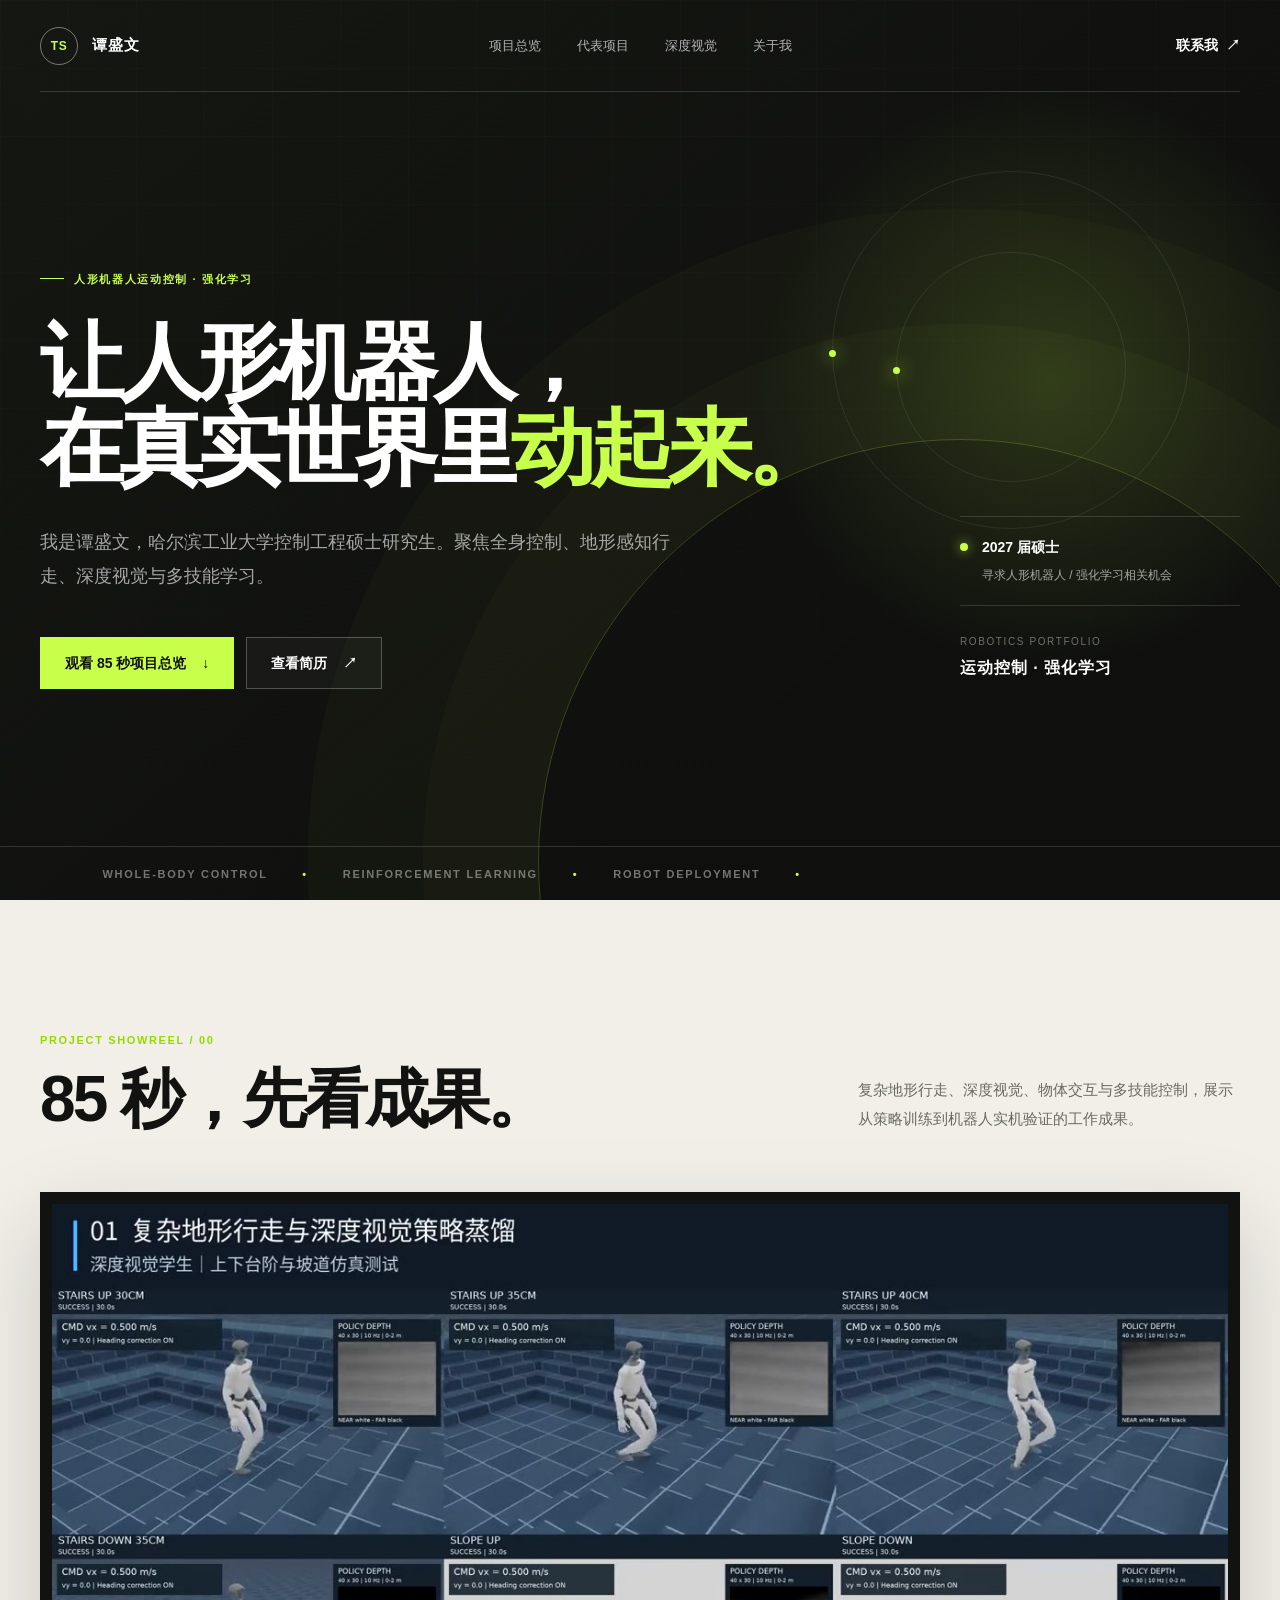
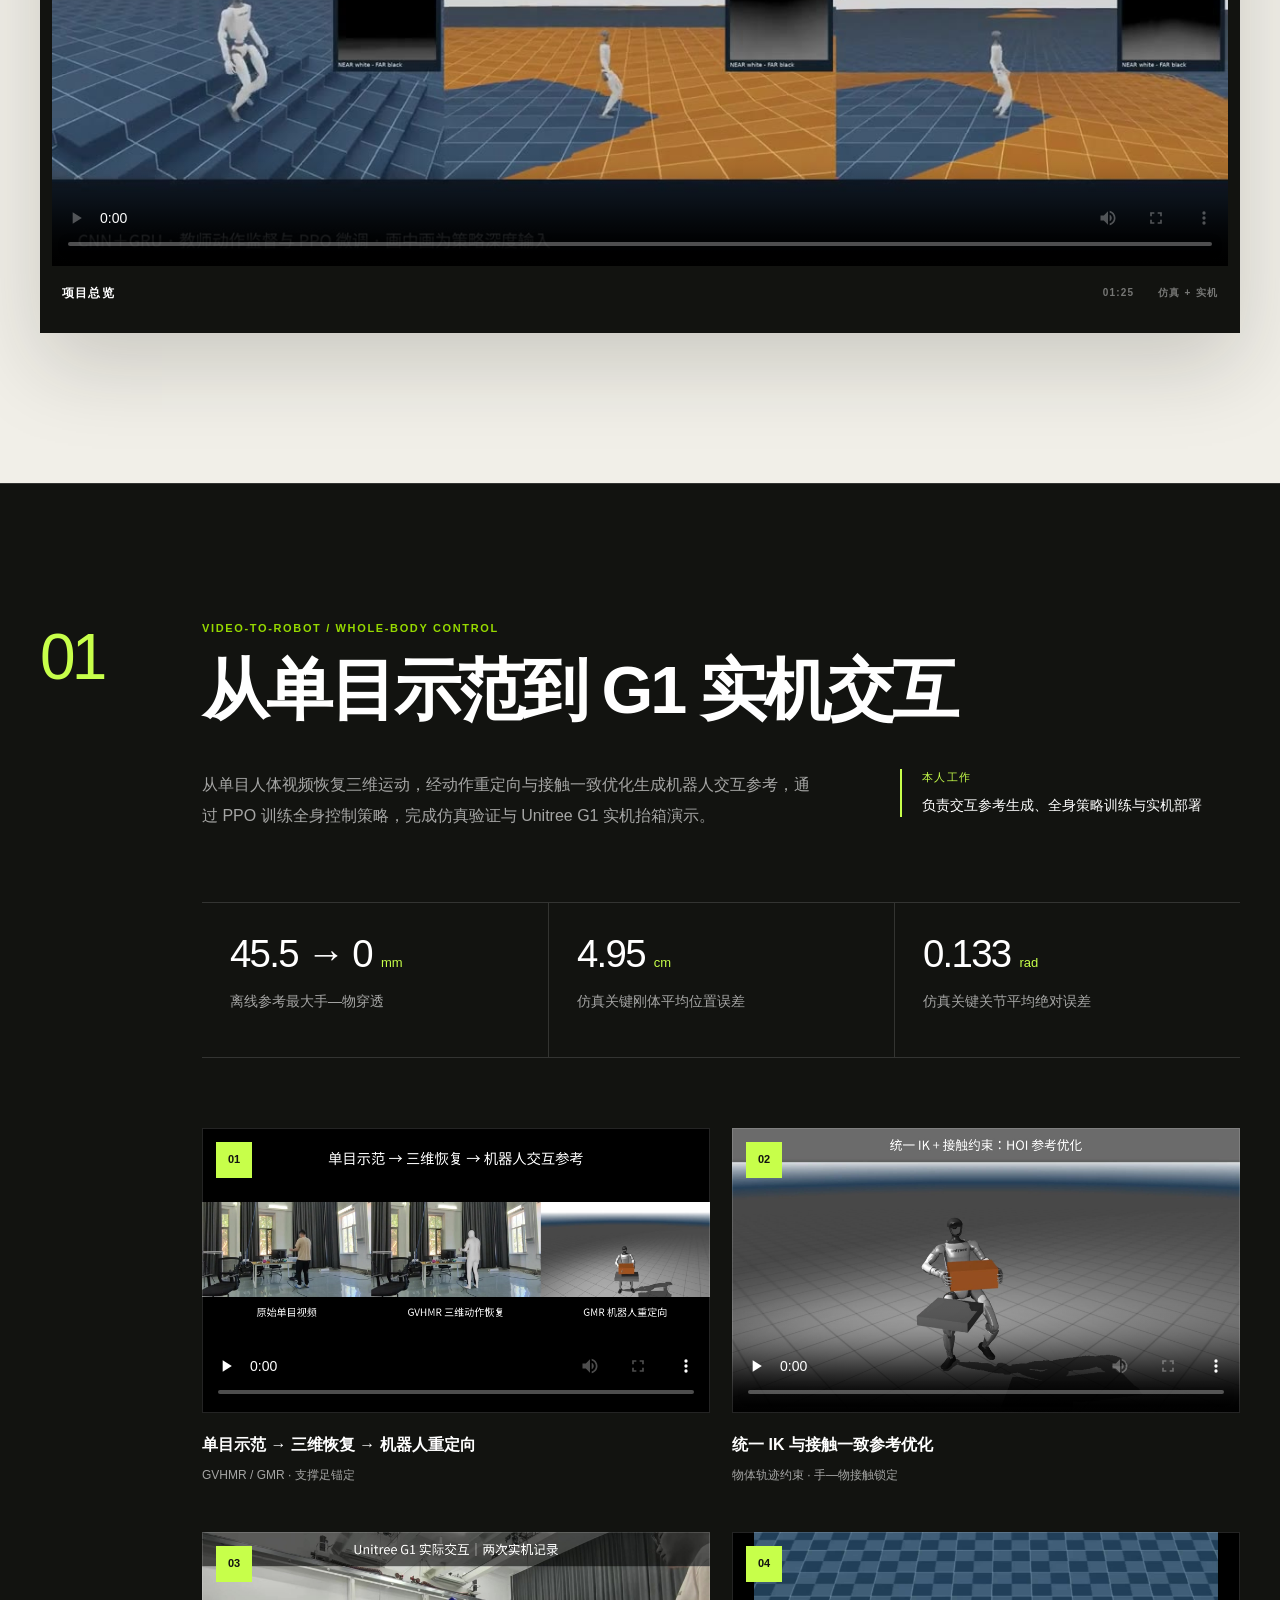
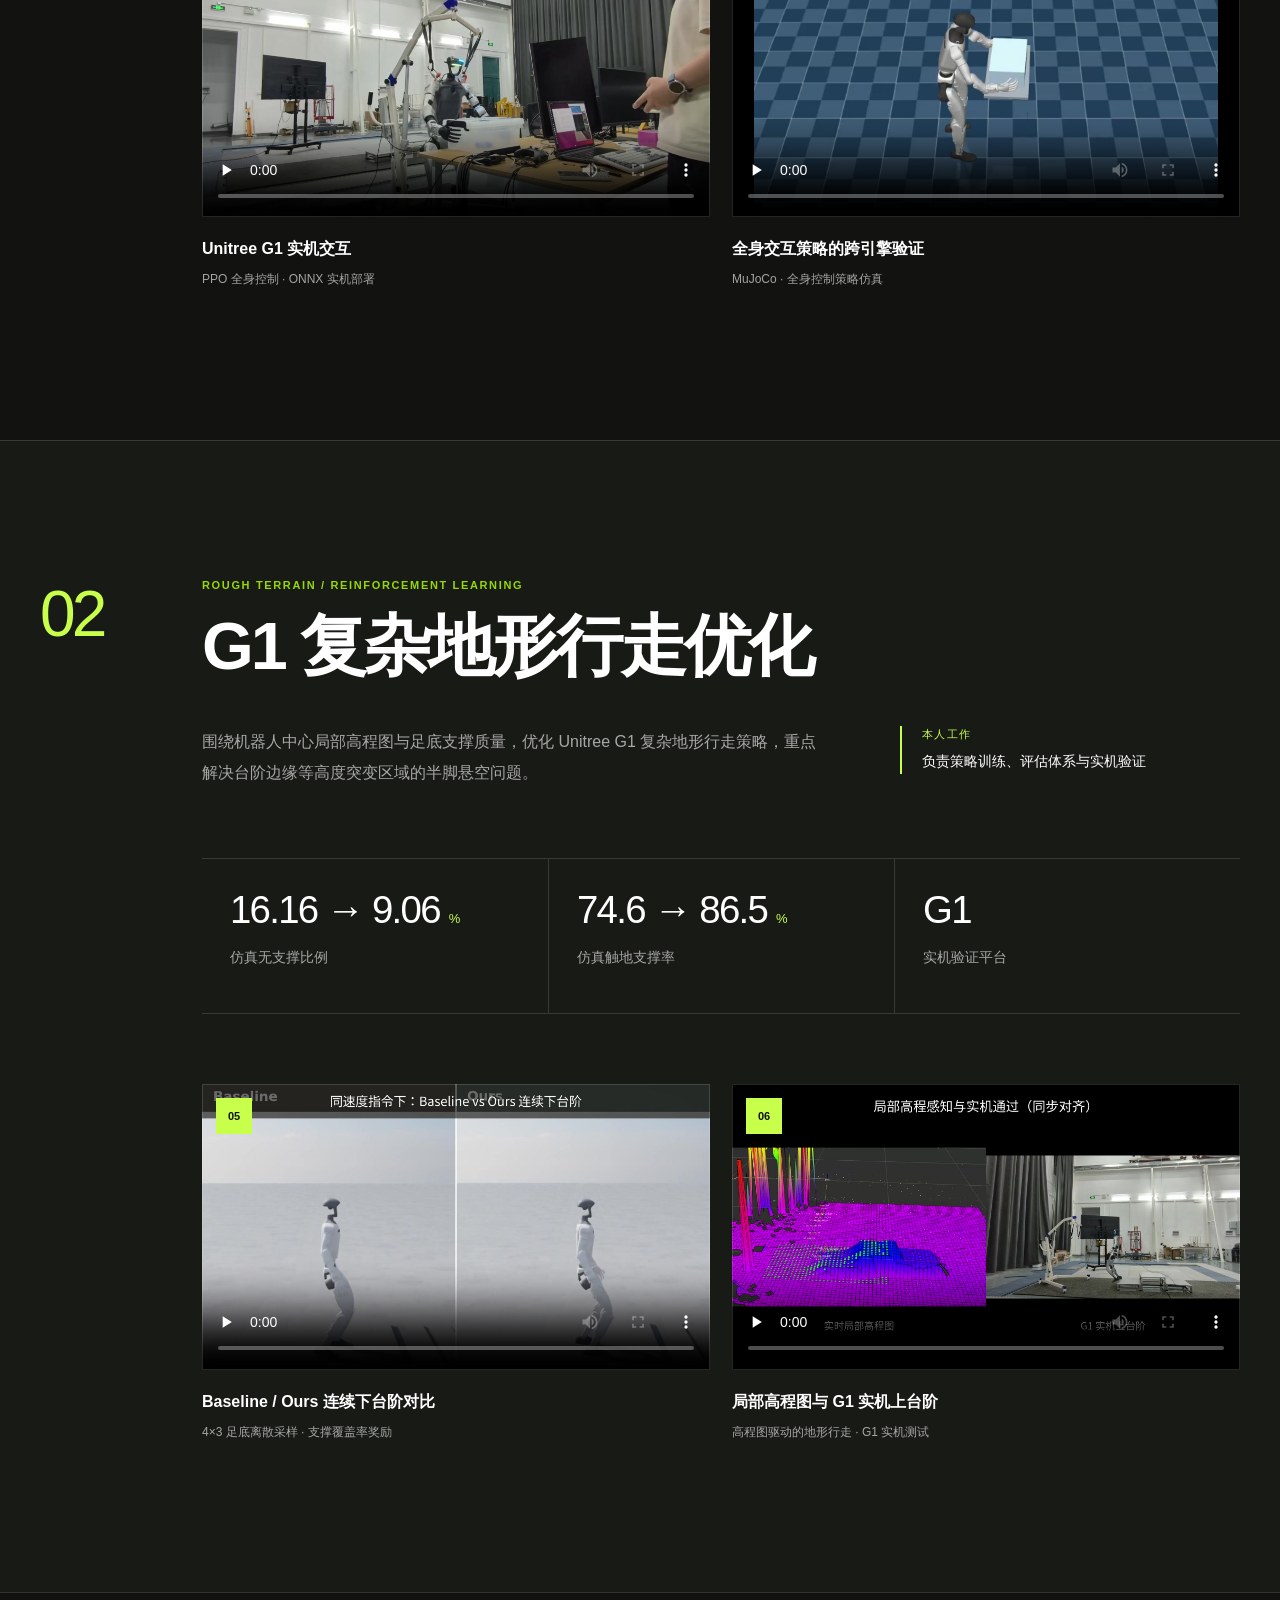
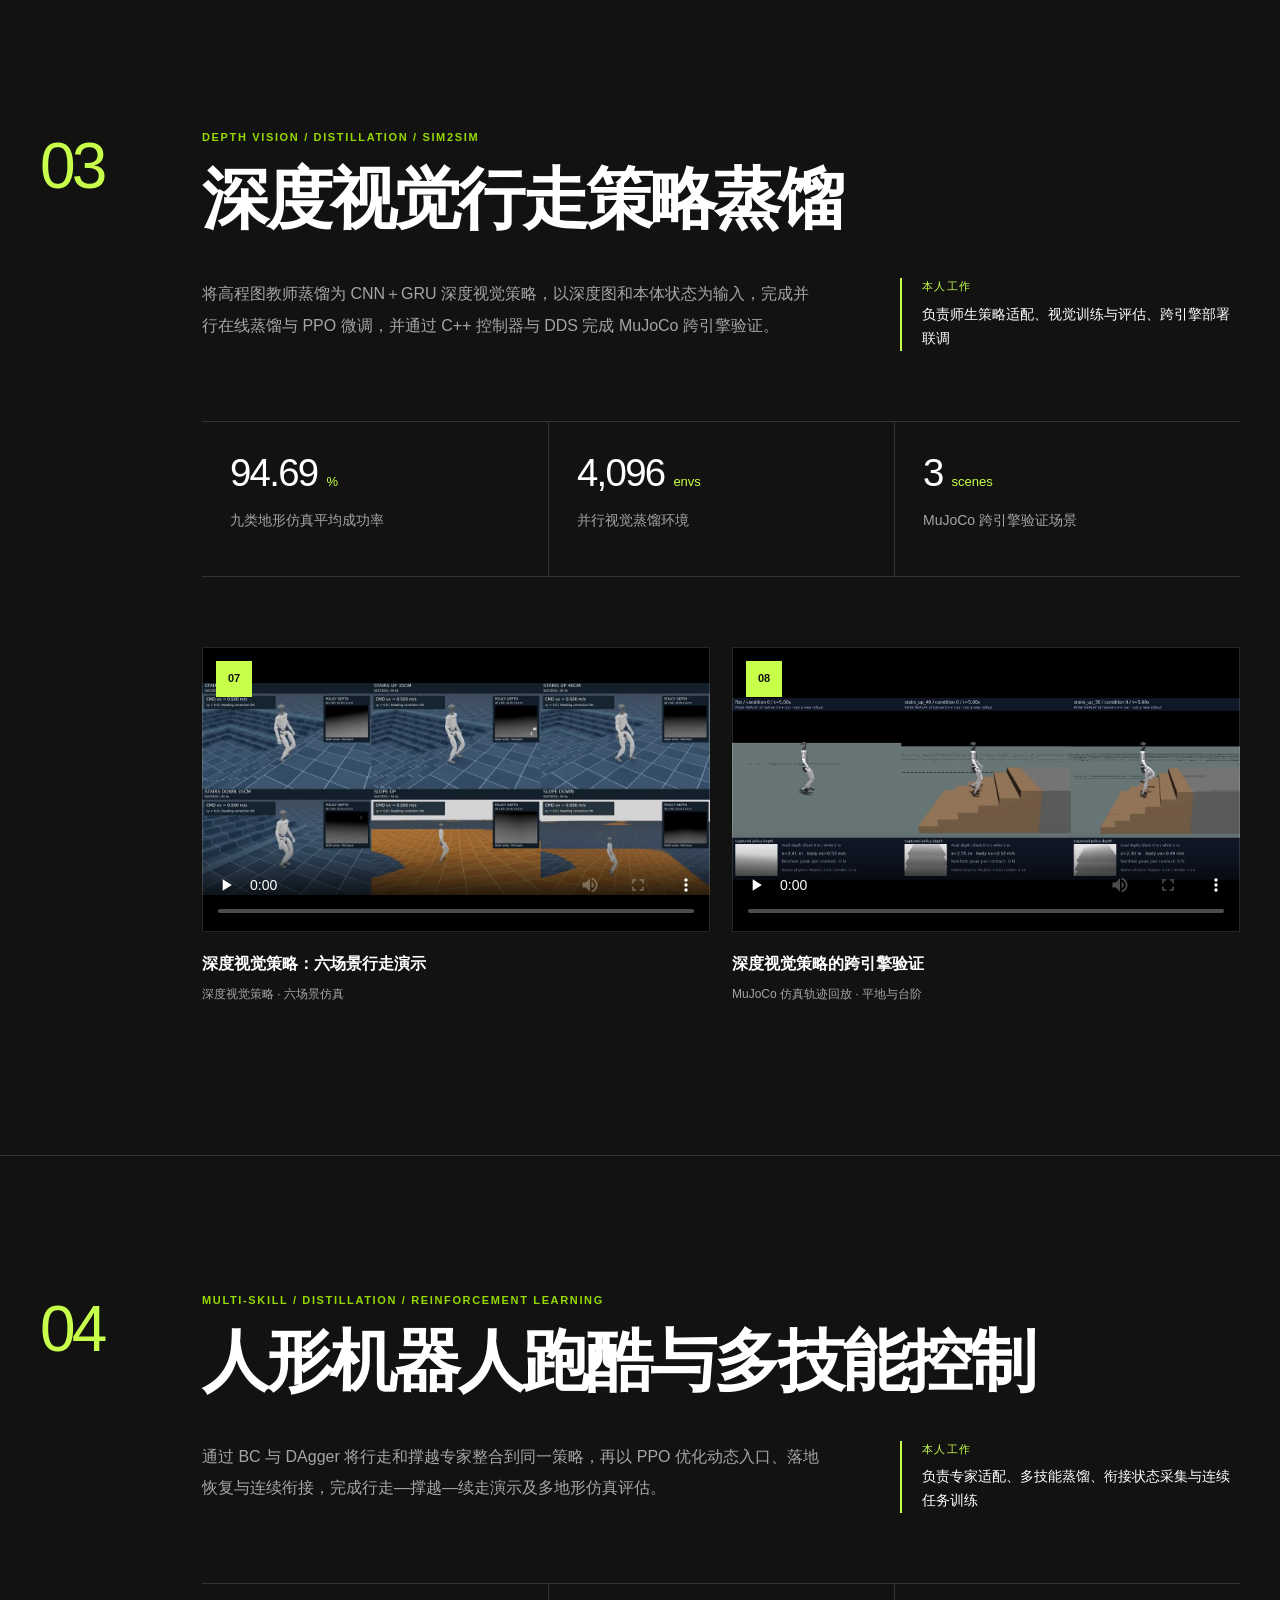
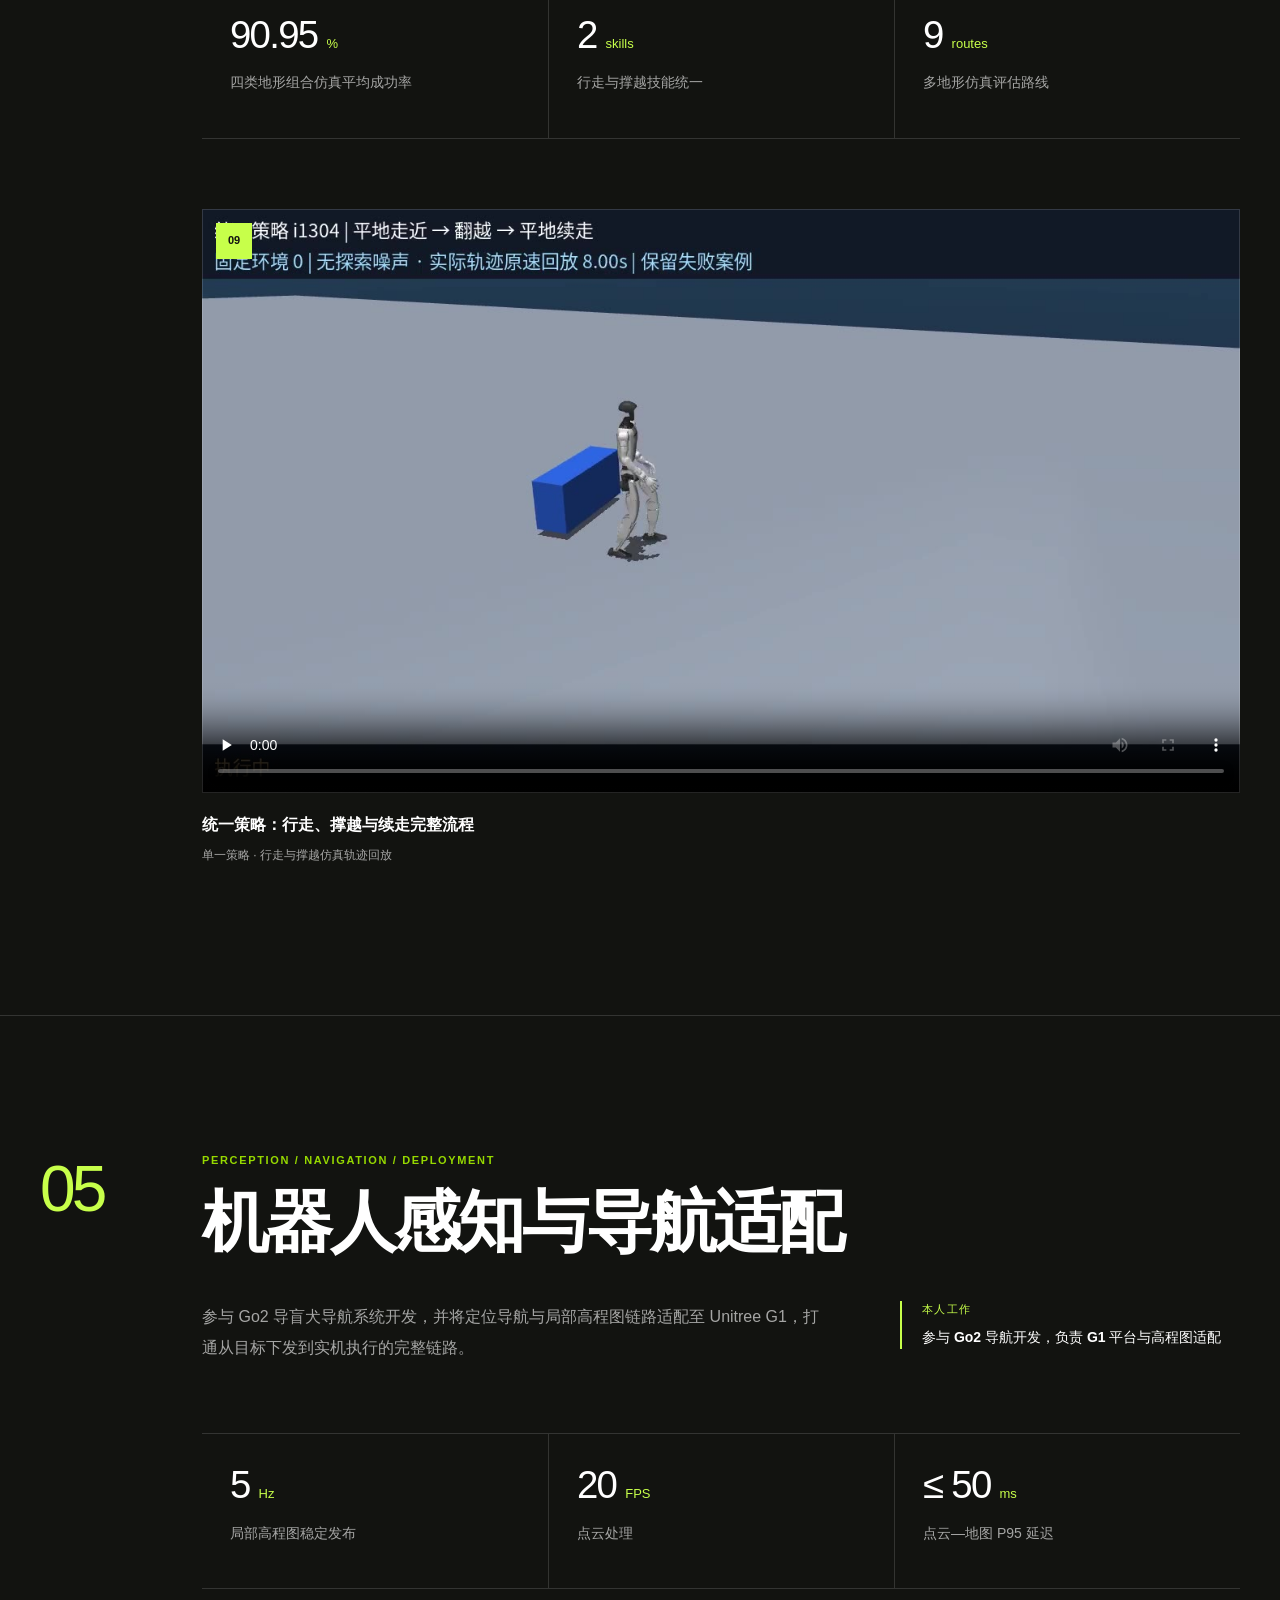
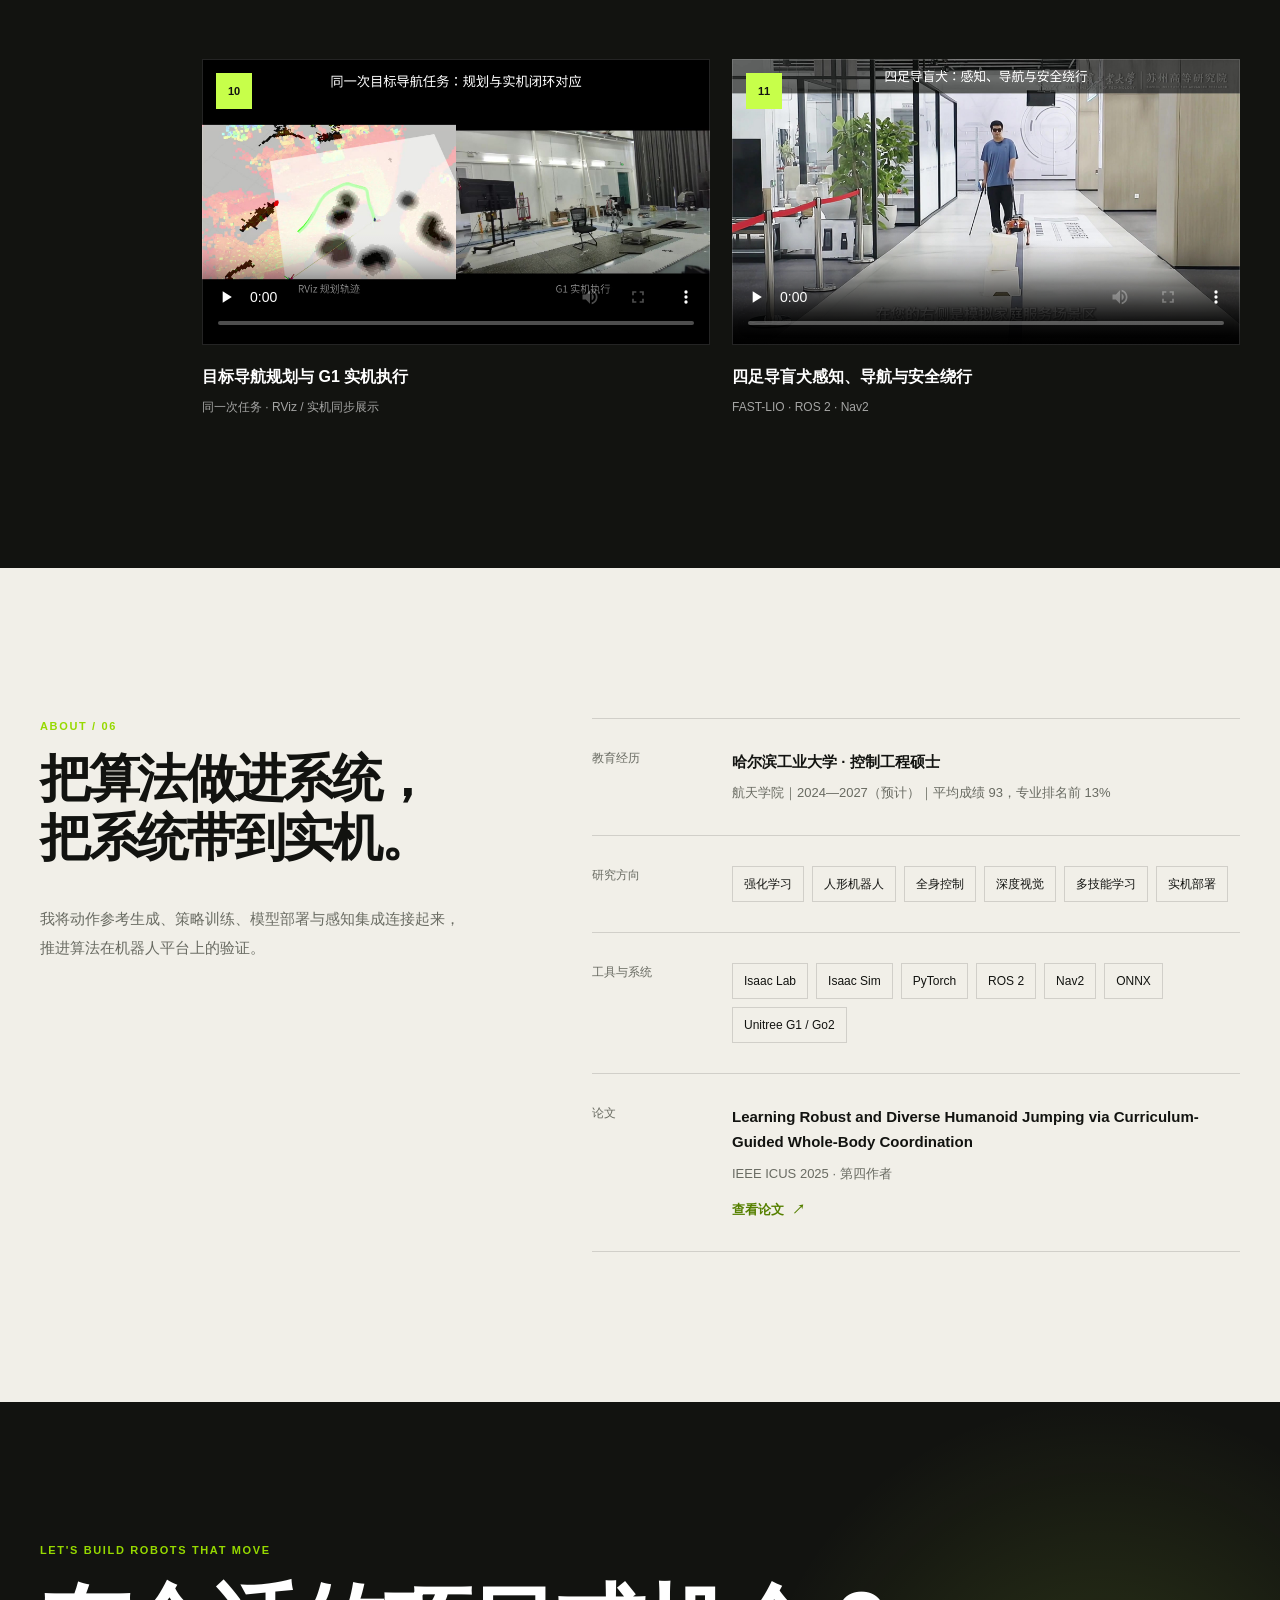
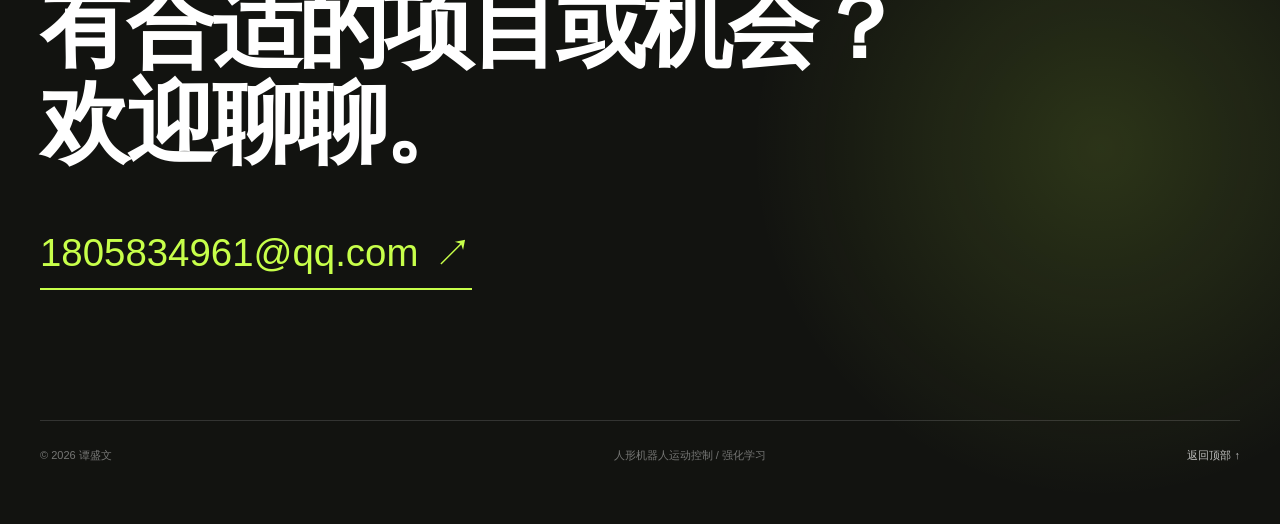
==== commit 6839f532: "更新成功率表述并突出跑酷项目" ====
--- a/index.html
+++ b/index.html
@@ -1,3 +1,3 @@
-<!DOCTYPE html><html lang="zh-CN"><head><meta charSet="utf-8"/><meta name="viewport" content="width=device-width, initial-scale=1"/><link rel="stylesheet" href="/_next/static/css/index.ebbb50xu.css" data-rsc-css-href="/_next/static/css/index.ebbb50xu.css" data-precedence="vite-rsc/importer-resources"/><link rel="modulepreload" fetchPriority="low" href="/_next/static/chunks/index-BJpQwWS8.js"/><script src="/_next/static/chunks/rolldown-runtime-C60lm6uB.js" type="module" async=""></script><script src="/_next/static/chunks/framework-BgSIrAUN.js" type="module" async=""></script><link rel="modulepreload" href="/_next/static/chunks/layout-segment-context-C6Kp6jPi.js" crossorigin=""/><script>Object.assign(((self[Symbol.for("vinext.navigationRuntime")]??={bootstrap:{routeManifest:null},functions:{}}).bootstrap.rsc??={rsc:[]}),{params:{},nav:{"pathname":"/","searchParams":[]}})</script><link rel="modulepreload" href="/_next/static/chunks/index-BJpQwWS8.js" />
-</head><body><main><nav class="site-nav" aria-label="主导航"><a class="brand" href="#top" aria-label="谭盛文首页"><span class="brand-mark">TS</span><span class="brand-name">谭盛文</span></a><div class="nav-links"><a href="#showreel">项目总览</a><a href="#projects">代表项目</a><a href="#depth-vision">深度视觉</a><a href="#about">关于我</a></div><a class="nav-contact" href="mailto:1805834961@qq.com">联系我 <span aria-hidden="true">↗</span></a></nav><header class="hero" id="top"><div class="hero-grid" aria-hidden="true"></div><div class="hero-orbit hero-orbit-one" aria-hidden="true"></div><div class="hero-orbit hero-orbit-two" aria-hidden="true"></div><div class="hero-content page-shell"><div class="hero-copy"><p class="eyebrow"><span></span> 人形机器人运动控制 · 强化学习</p><h1>让人形机器人，<br/>在真实世界里<span>动起来。</span></h1><p class="hero-lead">我是谭盛文，哈尔滨工业大学控制工程硕士研究生。聚焦全身控制、地形感知行走、深度视觉与多技能学习。</p><div class="hero-actions"><a class="button button-primary" href="#showreel">观看 85 秒项目总览 <span aria-hidden="true">↓</span></a><a class="button button-ghost" href="/files/tan-shengwen-resume.pdf" target="_blank" rel="noreferrer">查看简历 <span aria-hidden="true">↗</span></a></div></div><div class="hero-side"><div class="status-card"><span class="status-dot"></span><div><strong>2027 届硕士</strong><span>寻求人形机器人 / 强化学习相关机会</span></div></div><div class="hero-index"><span>ROBOTICS PORTFOLIO</span><strong>运动控制 · 强化学习</strong></div></div></div><div class="hero-marquee" aria-hidden="true"><div>WHOLE-BODY CONTROL <i>•</i> REINFORCEMENT LEARNING <i>•</i> ROBOT DEPLOYMENT <i>•</i></div></div></header><section class="showreel section-light" id="showreel"><div class="page-shell"><div class="section-heading section-heading-wide"><div><p class="section-kicker">PROJECT SHOWREEL / 00</p><h2>85 秒，先看成果。</h2></div><p>复杂地形行走、深度视觉、物体交互与多技能控制，展示从策略训练到机器人实机验证的工作成果。</p></div><div class="showreel-frame"><video controls="" playsInline="" preload="metadata" poster="/images/project-demo-cover.jpg" aria-label="谭盛文人形机器人项目 85 秒总览"><source src="/videos/project-demo.mp4" type="video/mp4"/>你的浏览器暂不支持视频播放。</video><div class="showreel-meta"><span>项目总览</span><span>01:25</span><span>仿真 + 实机</span></div></div></div></section><section class="projects" id="projects"><article class="project" id="interaction"><div class="page-shell project-layout"><aside class="project-number" aria-hidden="true">01</aside><div class="project-content"><header class="project-header"><p class="section-kicker">VIDEO-TO-ROBOT / WHOLE-BODY CONTROL</p><h2>从单目示范到 G1 实机交互</h2><div class="project-intro"><p>从单目人体视频恢复三维运动，经动作重定向与接触一致优化生成机器人交互参考，通过 PPO 训练全身控制策略，完成仿真验证与 Unitree G1 实机抬箱演示。</p><div class="role-tag"><span>本人工作</span><strong>负责交互参考生成、全身策略训练与实机部署</strong></div></div></header><div class="metrics" aria-label="从单目示范到 G1 实机交互关键数据"><div class="metric"><div class="metric-value">45.5 → 0<!-- --> <small>mm</small></div><span>离线参考最大手—物穿透</span></div><div class="metric"><div class="metric-value">4.95<!-- --> <small>cm</small></div><span>仿真关键刚体平均位置误差</span></div><div class="metric"><div class="metric-value">0.133<!-- --> <small>rad</small></div><span>仿真关键关节平均绝对误差</span></div></div><div class="clip-grid clip-grid-4"><figure class="clip-card"><div class="clip-media"><video controls="" playsInline="" preload="none" poster="/images/01_monocular_to_reference_cover.jpg" aria-label="单目示范 → 三维恢复 → 机器人重定向"><source src="/videos/01_monocular_to_reference.mp4" type="video/mp4"/>你的浏览器暂不支持视频播放。</video><span class="clip-index">01</span></div><figcaption><h3>单目示范 → 三维恢复 → 机器人重定向</h3><p>GVHMR / GMR · 支撑足锚定</p></figcaption></figure><figure class="clip-card"><div class="clip-media"><video controls="" playsInline="" preload="none" poster="/images/02_ik_contact_reference_cover.jpg" aria-label="统一 IK 与接触一致参考优化"><source src="/videos/02_ik_contact_reference.mp4" type="video/mp4"/>你的浏览器暂不支持视频播放。</video><span class="clip-index">02</span></div><figcaption><h3>统一 IK 与接触一致参考优化</h3><p>物体轨迹约束 · 手—物接触锁定</p></figcaption></figure><figure class="clip-card"><div class="clip-media"><video controls="" playsInline="" preload="none" poster="/images/03_real_interaction_cover.jpg" aria-label="Unitree G1 实机交互"><source src="/videos/03_real_interaction.mp4" type="video/mp4"/>你的浏览器暂不支持视频播放。</video><span class="clip-index">03</span></div><figcaption><h3>Unitree G1 实机交互</h3><p>PPO 全身控制 · ONNX 实机部署</p></figcaption></figure><figure class="clip-card"><div class="clip-media"><video controls="" playsInline="" preload="none" poster="/images/interaction-sim2sim-cover.jpg" aria-label="全身交互策略的跨引擎验证"><source src="/videos/interaction-sim2sim.mp4" type="video/mp4"/>你的浏览器暂不支持视频播放。</video><span class="clip-index">04</span></div><figcaption><h3>全身交互策略的跨引擎验证</h3><p>MuJoCo · 全身控制策略仿真</p></figcaption></figure></div></div></div></article><article class="project" id="terrain"><div class="page-shell project-layout"><aside class="project-number" aria-hidden="true">02</aside><div class="project-content"><header class="project-header"><p class="section-kicker">ROUGH TERRAIN / REINFORCEMENT LEARNING</p><h2>G1 复杂地形行走优化</h2><div class="project-intro"><p>围绕机器人中心局部高程图与足底支撑质量，优化 Unitree G1 复杂地形行走策略，重点解决台阶边缘等高度突变区域的半脚悬空问题。</p><div class="role-tag"><span>本人工作</span><strong>负责策略训练、评估体系与实机验证</strong></div></div></header><div class="metrics" aria-label="G1 复杂地形行走优化关键数据"><div class="metric"><div class="metric-value">16.16 → 9.06<!-- --> <small>%</small></div><span>仿真无支撑比例</span></div><div class="metric"><div class="metric-value">74.6 → 86.5<!-- --> <small>%</small></div><span>仿真触地支撑率</span></div><div class="metric"><div class="metric-value">G1<!-- --> <small></small></div><span>实机验证平台</span></div></div><div class="clip-grid clip-grid-2"><figure class="clip-card"><div class="clip-media"><video controls="" playsInline="" preload="none" poster="/images/04_terrain_baseline_vs_ours_cover.jpg" aria-label="Baseline / Ours 连续下台阶对比"><source src="/videos/04_terrain_baseline_vs_ours.mp4" type="video/mp4"/>你的浏览器暂不支持视频播放。</video><span class="clip-index">05</span></div><figcaption><h3>Baseline / Ours 连续下台阶对比</h3><p>4×3 足底离散采样 · 支撑覆盖率奖励</p></figcaption></figure><figure class="clip-card"><div class="clip-media"><video controls="" playsInline="" preload="none" poster="/images/05_g1_real_stairs_cover.jpg" aria-label="局部高程图与 G1 实机上台阶"><source src="/videos/05_g1_real_stairs.mp4" type="video/mp4"/>你的浏览器暂不支持视频播放。</video><span class="clip-index">06</span></div><figcaption><h3>局部高程图与 G1 实机上台阶</h3><p>高程图驱动的地形行走 · G1 实机测试</p></figcaption></figure></div></div></div></article><article class="project" id="depth-vision"><div class="page-shell project-layout"><aside class="project-number" aria-hidden="true">03</aside><div class="project-content"><header class="project-header"><p class="section-kicker">DEPTH VISION / DISTILLATION / SIM2SIM</p><h2>深度视觉行走策略蒸馏</h2><div class="project-intro"><p>将高程图教师蒸馏为 CNN＋GRU 深度视觉策略，以深度图和本体状态为输入，完成并行在线蒸馏与 PPO 微调，并通过 C++ 控制器与 DDS 完成 MuJoCo 跨引擎验证。</p><div class="role-tag"><span>本人工作</span><strong>负责师生策略适配、视觉训练与评估、跨引擎部署联调</strong></div></div></header><div class="metrics" aria-label="深度视觉行走策略蒸馏关键数据"><div class="metric"><div class="metric-value">94.69<!-- --> <small>%</small></div><span>九类地形仿真成功率宏平均</span></div><div class="metric"><div class="metric-value">4,096<!-- --> <small>envs</small></div><span>并行视觉蒸馏环境</span></div><div class="metric"><div class="metric-value">3<!-- --> <small>scenes</small></div><span>MuJoCo 跨引擎验证场景</span></div></div><div class="clip-grid clip-grid-2"><figure class="clip-card"><div class="clip-media"><video controls="" playsInline="" preload="none" poster="/images/depth-visual-six-scenes-cover.jpg" aria-label="深度视觉策略：六场景行走演示"><source src="/videos/depth-visual-six-scenes.mp4" type="video/mp4"/>你的浏览器暂不支持视频播放。</video><span class="clip-index">07</span></div><figcaption><h3>深度视觉策略：六场景行走演示</h3><p>深度视觉策略 · 六场景仿真</p></figcaption></figure><figure class="clip-card"><div class="clip-media"><video controls="" playsInline="" preload="none" poster="/images/depth-native-sim2sim-cover.jpg" aria-label="深度视觉策略的跨引擎验证"><source src="/videos/depth-native-sim2sim.mp4" type="video/mp4"/>你的浏览器暂不支持视频播放。</video><span class="clip-index">08</span></div><figcaption><h3>深度视觉策略的跨引擎验证</h3><p>MuJoCo 仿真轨迹回放 · 平地与台阶</p></figcaption></figure></div></div></div></article><article class="project" id="multi-skill"><div class="page-shell project-layout"><aside class="project-number" aria-hidden="true">04</aside><div class="project-content"><header class="project-header"><p class="section-kicker">MULTI-SKILL / DISTILLATION / REINFORCEMENT LEARNING</p><h2>行走与撑越的统一策略</h2><div class="project-intro"><p>通过 BC 与 DAgger 将行走和撑越专家整合到同一策略，再以 PPO 优化动态入口、落地恢复与连续衔接，完成行走—撑越—续走演示及多地形仿真评估。</p><div class="role-tag"><span>本人工作</span><strong>负责专家适配、多技能蒸馏、衔接状态采集与连续任务训练</strong></div></div></header><div class="metrics" aria-label="行走与撑越的统一策略关键数据"><div class="metric"><div class="metric-value">90.95<!-- --> <small>%</small></div><span>组合任务仿真成功率宏平均</span></div><div class="metric"><div class="metric-value">2<!-- --> <small>skills</small></div><span>行走与撑越技能统一</span></div><div class="metric"><div class="metric-value">9<!-- --> <small>routes</small></div><span>多地形仿真评估路线</span></div></div><div class="clip-grid clip-grid-1"><figure class="clip-card"><div class="clip-media"><video controls="" playsInline="" preload="none" poster="/images/multi-skill-walk-vault-walk-cover.jpg" aria-label="统一策略：行走、撑越与续走完整流程"><source src="/videos/multi-skill-walk-vault-walk.mp4" type="video/mp4"/>你的浏览器暂不支持视频播放。</video><span class="clip-index">09</span></div><figcaption><h3>统一策略：行走、撑越与续走完整流程</h3><p>单一策略 · 行走与撑越仿真轨迹回放</p></figcaption></figure></div></div></div></article><article class="project" id="navigation"><div class="page-shell project-layout"><aside class="project-number" aria-hidden="true">05</aside><div class="project-content"><header class="project-header"><p class="section-kicker">PERCEPTION / NAVIGATION / DEPLOYMENT</p><h2>机器人感知与导航适配</h2><div class="project-intro"><p>参与 Go2 导盲犬导航系统开发，并将定位导航与局部高程图链路适配至 Unitree G1，打通从目标下发到实机执行的完整链路。</p><div class="role-tag"><span>本人工作</span><strong>参与 Go2 导航开发，负责 G1 平台与高程图适配</strong></div></div></header><div class="metrics" aria-label="机器人感知与导航适配关键数据"><div class="metric"><div class="metric-value">5<!-- --> <small>Hz</small></div><span>局部高程图稳定发布</span></div><div class="metric"><div class="metric-value">20<!-- --> <small>FPS</small></div><span>点云处理</span></div><div class="metric"><div class="metric-value">≤ 50<!-- --> <small>ms</small></div><span>点云—地图 P95 延迟</span></div></div><div class="clip-grid clip-grid-2"><figure class="clip-card"><div class="clip-media"><video controls="" playsInline="" preload="none" poster="/images/06_navigation_planning_execution_cover.jpg" aria-label="目标导航规划与 G1 实机执行"><source src="/videos/06_navigation_planning_execution.mp4" type="video/mp4"/>你的浏览器暂不支持视频播放。</video><span class="clip-index">10</span></div><figcaption><h3>目标导航规划与 G1 实机执行</h3><p>同一次任务 · RViz / 实机同步展示</p></figcaption></figure><figure class="clip-card"><div class="clip-media"><video controls="" playsInline="" preload="none" poster="/images/07_guide_dog_demo_cover.jpg" aria-label="四足导盲犬感知、导航与安全绕行"><source src="/videos/07_guide_dog_demo.mp4" type="video/mp4"/>你的浏览器暂不支持视频播放。</video><span class="clip-index">11</span></div><figcaption><h3>四足导盲犬感知、导航与安全绕行</h3><p>FAST-LIO · ROS 2 · Nav2</p></figcaption></figure></div></div></div></article></section><section class="about section-light" id="about"><div class="page-shell about-grid"><div class="about-title"><p class="section-kicker">ABOUT / 06</p><h2>把算法做进系统，<br/>把系统带到实机。</h2><p>我将动作参考生成、策略训练、模型部署与感知集成连接起来，推进算法在机器人平台上的验证。</p></div><div class="about-details"><div class="about-row"><span>教育经历</span><div><strong>哈尔滨工业大学 · 控制工程硕士</strong><p>航天学院｜2024—2027（预计）｜平均成绩 93，专业排名前 13%</p></div></div><div class="about-row"><span>研究方向</span><div class="skill-cloud"><i>强化学习</i><i>人形机器人</i><i>全身控制</i><i>深度视觉</i><i>多技能学习</i><i>实机部署</i></div></div><div class="about-row"><span>工具与系统</span><div class="skill-cloud"><i>Isaac Lab</i><i>Isaac Sim</i><i>PyTorch</i><i>ROS 2</i><i>Nav2</i><i>ONNX</i><i>Unitree G1 / Go2</i></div></div><div class="about-row"><span>论文</span><div><strong>Learning Robust and Diverse Humanoid Jumping via Curriculum-Guided Whole-Body Coordination</strong><p>IEEE ICUS 2025 · 第四作者</p><a class="text-link" href="https://doi.org/10.1109/ICUS66297.2025.11295093" target="_blank" rel="noreferrer">查看论文 <span aria-hidden="true">↗</span></a></div></div></div></div></section><footer class="footer" id="contact"><div class="page-shell"><p class="section-kicker">LET&#x27;S BUILD ROBOTS THAT MOVE</p><h2>有合适的项目或机会？<br/>欢迎聊聊。</h2><a class="footer-email" href="mailto:1805834961@qq.com">1805834961@qq.com <span aria-hidden="true">↗</span></a><div class="footer-bottom"><span>© 2026 谭盛文</span><span>人形机器人运动控制 / 强化学习</span><a href="#top">返回顶部 ↑</a></div></div></footer></main><!--$--><!--/$--><div hidden=""><!--$?--><template id="B:0"></template><!--/$--></div><script>requestAnimationFrame(function(){$RT=performance.now()});</script><script type="module" src="/_next/static/chunks/index-BJpQwWS8.js" id="_R_" async=""></script><div hidden id="S:0"><div hidden=""><title>谭盛文｜人形机器人运动控制与强化学习</title><meta name="description" content="谭盛文的个人作品集：人形机器人全身控制、地形感知行走、深度视觉策略蒸馏、多技能连续任务与实机部署。"><meta property="og:title" content="谭盛文｜人形机器人运动控制与强化学习"><meta property="og:description" content="谭盛文的个人作品集：人形机器人全身控制、地形感知行走、深度视觉策略蒸馏、多技能连续任务与实机部署。"><meta property="og:type" content="website"><meta property="og:locale" content="zh_CN"><meta property="og:image" content="https://kight71.github.io/og.png"><meta property="og:image:width" content="1792"><meta property="og:image:height" content="935"><meta property="og:image:alt" content="谭盛文｜人形机器人运动控制与强化学习"><meta name="twitter:card" content="summary_large_image"><meta name="twitter:title" content="谭盛文｜人形机器人运动控制与强化学习"><meta name="twitter:description" content="谭盛文的个人作品集：人形机器人全身控制、地形感知行走、深度视觉策略蒸馏、多技能连续任务与实机部署。"><meta name="twitter:image" content="https://kight71.github.io/og.png"></div></div><script>$RB=[];$RV=function(a){$RT=performance.now();for(var b=0;b<a.length;b+=2){var c=a[b],e=a[b+1];null!==e.parentNode&&e.parentNode.removeChild(e);var f=c.parentNode;if(f){var g=c.previousSibling,h=0;do{if(c&&8===c.nodeType){var d=c.data;if("/$"===d||"/&"===d)if(0===h)break;else h--;else"$"!==d&&"$?"!==d&&"$~"!==d&&"$!"!==d&&"&"!==d||h++}d=c.nextSibling;f.removeChild(c);c=d}while(c);for(;e.firstChild;)f.insertBefore(e.firstChild,c);g.data="$";g._reactRetry&&requestAnimationFrame(g._reactRetry)}}a.length=0};
-$RC=function(a,b){if(b=document.getElementById(b))(a=document.getElementById(a))?(a.previousSibling.data="$~",$RB.push(a,b),2===$RB.length&&("number"!==typeof $RT?requestAnimationFrame($RV.bind(null,$RB)):(a=performance.now(),setTimeout($RV.bind(null,$RB),2300>a&&2E3<a?2300-a:$RT+300-a)))):b.parentNode.removeChild(b)};$RC("B:0","S:0")</script><script>((self[Symbol.for("vinext.navigationRuntime")]??={bootstrap:{routeManifest:null},functions:{}}).bootstrap.rsc??={rsc:[]}).rsc.push("4:I[\"8c0f216c4604\",[],\"Children\",1]\n")</script><script>((self[Symbol.for("vinext.navigationRuntime")]??={bootstrap:{routeManifest:null},functions:{}}).bootstrap.rsc??={rsc:[]}).rsc.push("5:I[\"593f344dc510\",[],\"GlobalErrorBoundary\",1]\n")</script><script>((self[Symbol.for("vinext.navigationRuntime")]??={bootstrap:{routeManifest:null},functions:{}}).bootstrap.rsc??={rsc:[]}).rsc.push("6:I[\"0b874ad30386\",[],\"default\",1]\n")</script><script>((self[Symbol.for("vinext.navigationRuntime")]??={bootstrap:{routeManifest:null},functions:{}}).bootstrap.rsc??={rsc:[]}).rsc.push("7:I[\"593f344dc510\",[],\"ErrorBoundary\",1]\n")</script><script>((self[Symbol.for("vinext.navigationRuntime")]??={bootstrap:{routeManifest:null},functions:{}}).bootstrap.rsc??={rsc:[]}).rsc.push("8:I[\"15c18cfaeeff\",[],\"LayoutSegmentProvider\",1]\n")</script><script>((self[Symbol.for("vinext.navigationRuntime")]??={bootstrap:{routeManifest:null},functions:{}}).bootstrap.rsc??={rsc:[]}).rsc.push("9:I[\"8c0f216c4604\",[],\"Slot\",1]\n")</script><script>((self[Symbol.for("vinext.navigationRuntime")]??={bootstrap:{routeManifest:null},functions:{}}).bootstrap.rsc??={rsc:[]}).rsc.push("a:I[\"9276801271d6\",[],\"AppRouterScrollTarget\",1]\n")</script><script>((self[Symbol.for("vinext.navigationRuntime")]??={bootstrap:{routeManifest:null},functions:{}}).bootstrap.rsc??={rsc:[]}).rsc.push("b:I[\"593f344dc510\",[],\"RedirectBoundary\",1]\n")</script><script>((self[Symbol.for("vinext.navigationRuntime")]??={bootstrap:{routeManifest:null},functions:{}}).bootstrap.rsc??={rsc:[]}).rsc.push("c:\"$Sreact.suspense\"\n")</script><script>((self[Symbol.for("vinext.navigationRuntime")]??={bootstrap:{routeManifest:null},functions:{}}).bootstrap.rsc??={rsc:[]}).rsc.push(":HL[\"/_next/static/css/index.ebbb50xu.css\",\"style\"     ]\n")</script><script>((self[Symbol.for("vinext.navigationRuntime")]??={bootstrap:{routeManifest:null},functions:{}}).bootstrap.rsc??={rsc:[]}).rsc.push("0:{\"__route\":\"route:/\",\"__interceptionContext\":null,\"__layoutIds\":[\"layout:/\"],\"__rootLayout\":\"/\",\"__sourcePage\":\"/page\",\"__vinext_streaming_metadata_body:route:/\":\"$L1\",\"__vinext_streaming_metadata_outlet:route:/\":\"$L2\",\"page:/\":\"$L3\",\"layout:/\":[[[[\"$\",\"link\",\"css:/_next/static/css/index.ebbb50xu.css\",{\"rel\":\"stylesheet\",\"precedence\":\"vite-rsc/importer-resources\",\"href\":\"/_next/static/css/index.ebbb50xu.css\",\"data-rsc-css-href\":\"/_next/static/css/index.ebbb50xu.css\"}],\"$undefined\"],[\"$\",\"html\",null,{\"lang\":\"zh-CN\",\"children\":[\"$\",\"body\",null,{\"children\":[\"$\",\"$L4\",null,{}]}]}]],null],\"route:/\":[[[\"$\",\"meta\",null,{\"charSet\":\"utf-8\"}],null,[[\"$\",\"meta\",\"0\",{\"name\":\"viewport\",\"content\":\"width=device-width, initial-scale=1\"}]]],[\"$\",\"$L5\",null,{\"fallback\":\"$6\",\"children\":[\"$\",\"$L7\",null,{\"fallback\":\"$6\",\"children\":[\"$\",\"$L8\",null,{\"providerId\":\"layout:/\",\"segmentMap\":{\"children\":[]},\"children\":[\"$\",\"$L9\",null,{\"id\":\"layout:/\",\"parallelSlots\":\"$undefined\",\"children\":[\"$\",\"$La\",null,{\"children\":[\"$\",\"$Lb\",null,{\"children\":[[\"$\",\"$L8\",null,{\"providerId\":\"page:/\",\"segmentMap\":{\"children\":[\"__PAGE__\"]},\"children\":[\"$\",\"$L9\",null,{\"id\":\"page:/\"}]}],[\"$\",\"$c\",null,{\"fallback\":null,\"children\":[\"$\",\"$L9\",null,{\"id\":\"__vinext_streaming_metadata_outlet:route:/\"}]}]]}]}]}]}]}]}],null,[\"$\",\"div\",null,{\"hidden\":true,\"children\":[\"$\",\"$c\",null,{\"fallback\":null,\"children\":[\"$\",\"$L9\",null,{\"id\":\"__vinext_streaming_metadata_body:route:/\"}]}]}]],\"__layoutFlags\":{\"layout:/\":\"s\"},\"__artifactCompatibility\":{\"schemaVersion\":1,\"graphVersion\":\"app-route-graph:1177fd80f83fa7b0\",\"deploymentVersion\":\"46ff23b8-54ce-40fe-917e-9842c1f77c7c\",\"appElementsSchemaVersion\":1,\"rscPayloadSchemaVersion\":1,\"rootBoundaryId\":\"/\",\"renderEpoch\":null},\"__renderObservation\":{\"schemaVersion\":1,\"output\":{\"kind\":\"app-rsc\",\"mountedSlotsFingerprint\":null,\"renderEpoch\":null,\"rootBoundaryId\":\"/\",\"routeId\":\"route:/\"},\"completeness\":\"partial\",\"boundaryOutcome\":{\"kind\":\"unknown\"},\"requestApis\":[{\"kind\":\"connection\",\"status\":\"unknown\"},{\"kind\":\"cookies\",\"status\":\"unknown\"},{\"kind\":\"draftMode\",\"status\":\"unknown\"},{\"kind\":\"headers\",\"status\":\"observed\"},{\"kind\":\"params\",\"status\":\"unknown\"},{\"kind\":\"searchParams\",\"status\":\"unknown\"}],\"dynamicFetches\":[],\"cacheTags\":[\"/\",\"_N_T_/\",\"_N_T_/index\",\"_N_T_/layout\",\"_N_T_/page\"],\"pathTags\":[\"/\"],\"cacheability\":\"unknown\",\"downgrade\":{\"target\":\"freshRender\",\"reasons\":[{\"code\":\"CP_DOWNGRADE_CACHEABILITY_UNKNOWN\",\"target\":\"freshRender\"},{\"code\":\"CP_DOWNGRADE_INCOMPLETE_OBSERVATION\",\"completeness\":\"partial\",\"target\":\"freshRender\"},{\"code\":\"CP_DOWNGRADE_UNKNOWN_REQUEST_API\",\"requestApi\":\"connection\",\"target\":\"freshRender\"},{\"code\":\"CP_DOWNGRADE_UNKNOWN_REQUEST_API\",\"requestApi\":\"cookies\",\"target\":\"freshRender\"},{\"code\":\"CP_DOWNGRADE_UNKNOWN_REQUEST_API\",\"requestApi\":\"draftMode\",\"target\":\"freshRender\"},{\"code\":\"CP_DOWNGRADE_PRIVATE_REQUEST_API\",\"requestApi\":\"headers\",\"target\":\"private\"},{\"code\":\"CP_DOWNGRADE_UNKNOWN_REQUEST_API\",\"requestApi\":\"params\",\"target\":\"freshRender\"},{\"code\":\"CP_DOWNGRADE_UNKNOWN_REQUEST_API\",\"requestApi\":\"searchParams\",\"target\":\"freshRender\"}],\"fallback\":{\"kind\":\"breakerFallback\",\"code\":\"CP_PRIVATE_DYNAMIC_DOWNGRADE\",\"mode\":\"renderFresh\",\"scope\":\"affectedOutput\",\"fields\":{\"reasonCodes\":[\"CP_DOWNGRADE_CACHEABILITY_UNKNOWN\",\"CP_DOWNGRADE_INCOMPLETE_OBSERVATION\",\"CP_DOWNGRADE_UNKNOWN_REQUEST_API\",\"CP_DOWNGRADE_UNKNOWN_REQUEST_API\",\"CP_DOWNGRADE_UNKNOWN_REQUEST_API\",\"CP_DOWNGRADE_PRIVATE_REQUEST_API\",\"CP_DOWNGRADE_UNKNOWN_REQUEST_API\",\"CP_DOWNGRADE_UNKNOWN_REQUEST_API\"],\"target\":\"freshRender\"}},\"isPublicCacheCandidate\":false}}}\n")</script><script>((self[Symbol.for("vinext.navigationRuntime")]??={bootstrap:{routeManifest:null},functions:{}}).bootstrap.rsc??={rsc:[]}).rsc.push("1:[\"$\",\"div\",null,{\"hidden\":true,\"dangerouslySetInnerHTML\":{\"__html\":\"\u003ctitle\u003e谭盛文｜人形机器人运动控制与强化学习\u003c/title\u003e\u003cmeta name=\\\"description\\\" content=\\\"谭盛文的个人作品集：人形机器人全身控制、地形感知行走、深度视觉策略蒸馏、多技能连续任务与实机部署。\\\"\u003e\u003cmeta property=\\\"og:title\\\" content=\\\"谭盛文｜人形机器人运动控制与强化学习\\\"\u003e\u003cmeta property=\\\"og:description\\\" content=\\\"谭盛文的个人作品集：人形机器人全身控制、地形感知行走、深度视觉策略蒸馏、多技能连续任务与实机部署。\\\"\u003e\u003cmeta property=\\\"og:type\\\" content=\\\"website\\\"\u003e\u003cmeta property=\\\"og:locale\\\" content=\\\"zh_CN\\\"\u003e\u003cmeta property=\\\"og:image\\\" content=\\\"https://kight71.github.io/og.png\\\"\u003e\u003cmeta property=\\\"og:image:width\\\" content=\\\"1792\\\"\u003e\u003cmeta property=\\\"og:image:height\\\" content=\\\"935\\\"\u003e\u003cmeta property=\\\"og:image:alt\\\" content=\\\"谭盛文｜人形机器人运动控制与强化学习\\\"\u003e\u003cmeta name=\\\"twitter:card\\\" content=\\\"summary_large_image\\\"\u003e\u003cmeta name=\\\"twitter:title\\\" content=\\\"谭盛文｜人形机器人运动控制与强化学习\\\"\u003e\u003cmeta name=\\\"twitter:description\\\" content=\\\"谭盛文的个人作品集：人形机器人全身控制、地形感知行走、深度视觉策略蒸馏、多技能连续任务与实机部署。\\\"\u003e\u003cmeta name=\\\"twitter:image\\\" content=\\\"https://kight71.github.io/og.png\\\"\u003e\"}}]\n")</script><script>((self[Symbol.for("vinext.navigationRuntime")]??={bootstrap:{routeManifest:null},functions:{}}).bootstrap.rsc??={rsc:[]}).rsc.push("2:null\n")</script><script>((self[Symbol.for("vinext.navigationRuntime")]??={bootstrap:{routeManifest:null},functions:{}}).bootstrap.rsc??={rsc:[]}).rsc.push("3:[\"$\",\"main\",null,{\"children\":[[\"$\",\"nav\",null,{\"className\":\"site-nav\",\"aria-label\":\"主导航\",\"children\":[[\"$\",\"a\",null,{\"className\":\"brand\",\"href\":\"#top\",\"aria-label\":\"谭盛文首页\",\"children\":[[\"$\",\"span\",null,{\"className\":\"brand-mark\",\"children\":\"TS\"}],[\"$\",\"span\",null,{\"className\":\"brand-name\",\"children\":\"谭盛文\"}]]}],[\"$\",\"div\",null,{\"className\":\"nav-links\",\"children\":[[\"$\",\"a\",null,{\"href\":\"#showreel\",\"children\":\"项目总览\"}],[\"$\",\"a\",null,{\"href\":\"#projects\",\"children\":\"代表项目\"}],[\"$\",\"a\",null,{\"href\":\"#depth-vision\",\"children\":\"深度视觉\"}],[\"$\",\"a\",null,{\"href\":\"#about\",\"children\":\"关于我\"}]]}],[\"$\",\"a\",null,{\"className\":\"nav-contact\",\"href\":\"mailto:1805834961@qq.com\",\"children\":[\"联系我 \",[\"$\",\"span\",null,{\"aria-hidden\":\"true\",\"children\":\"↗\"}]]}]]}],[\"$\",\"header\",null,{\"className\":\"hero\",\"id\":\"top\",\"children\":[[\"$\",\"div\",null,{\"className\":\"hero-grid\",\"aria-hidden\":\"true\"}],[\"$\",\"div\",null,{\"className\":\"hero-orbit hero-orbit-one\",\"aria-hidden\":\"true\"}],[\"$\",\"div\",null,{\"className\":\"hero-orbit hero-orbit-two\",\"aria-hidden\":\"true\"}],[\"$\",\"div\",null,{\"className\":\"hero-content page-shell\",\"children\":[[\"$\",\"div\",null,{\"className\":\"hero-copy\",\"children\":[[\"$\",\"p\",null,{\"className\":\"eyebrow\",\"children\":[[\"$\",\"span\",null,{}],\" 人形机器人运动控制 · 强化学习\"]}],[\"$\",\"h1\",null,{\"children\":[\"让人形机器人，\",[\"$\",\"br\",null,{}],\"在真实世界里\",[\"$\",\"span\",null,{\"children\":\"动起来。\"}]]}],[\"$\",\"p\",null,{\"className\":\"hero-lead\",\"children\":\"我是谭盛文，哈尔滨工业大学控制工程硕士研究生。聚焦全身控制、地形感知行走、深度视觉与多技能学习。\"}],[\"$\",\"div\",null,{\"className\":\"hero-actions\",\"children\":[[\"$\",\"a\",null,{\"className\":\"button button-primary\",\"href\":\"#showreel\",\"children\":[\"观看 85 秒项目总览 \",[\"$\",\"span\",null,{\"aria-hidden\":\"true\",\"children\":\"↓\"}]]}],[\"$\",\"a\",null,{\"className\":\"button button-ghost\",\"href\":\"/files/tan-shengwen-resume.pdf\",\"target\":\"_blank\",\"rel\":\"noreferrer\",\"children\":[\"查看简历 \",[\"$\",\"span\",null,{\"aria-hidden\":\"true\",\"children\":\"↗\"}]]}]]}]]}],[\"$\",\"div\",null,{\"className\":\"hero-side\",\"children\":[[\"$\",\"div\",null,{\"className\":\"status-card\",\"children\":[[\"$\",\"span\",null,{\"className\":\"status-dot\"}],[\"$\",\"div\",null,{\"children\":[[\"$\",\"strong\",null,{\"children\":\"2027 届硕士\"}],[\"$\",\"span\",null,{\"children\":\"寻求人形机器人 / 强化学习相关机会\"}]]}]]}],[\"$\",\"div\",null,{\"className\":\"hero-index\",\"children\":[[\"$\",\"span\",null,{\"children\":\"ROBOTICS PORTFOLIO\"}],[\"$\",\"strong\",null,{\"children\":\"运动控制 · 强化学习\"}]]}]]}]]}],[\"$\",\"div\",null,{\"className\":\"hero-marquee\",\"aria-hidden\":\"true\",\"children\":[\"$\",\"div\",null,{\"children\":[\"WHOLE-BODY CONTROL \",[\"$\",\"i\",null,{\"children\":\"•\"}],\" REINFORCEMENT LEARNING \",[\"$\",\"i\",null,{\"children\":\"•\"}],\" ROBOT DEPLOYMENT \",[\"$\",\"i\",null,{\"children\":\"•\"}]]}]}]]}],[\"$\",\"section\",null,{\"className\":\"showreel section-light\",\"id\":\"showreel\",\"children\":[\"$\",\"div\",null,{\"className\":\"page-shell\",\"children\":[[\"$\",\"div\",null,{\"className\":\"section-heading section-heading-wide\",\"children\":[[\"$\",\"div\",null,{\"children\":[[\"$\",\"p\",null,{\"className\":\"section-kicker\",\"children\":\"PROJECT SHOWREEL / 00\"}],[\"$\",\"h2\",null,{\"children\":\"85 秒，先看成果。\"}]]}],[\"$\",\"p\",null,{\"children\":\"复杂地形行走、深度视觉、物体交互与多技能控制，展示从策略训练到机器人实机验证的工作成果。\"}]]}],[\"$\",\"div\",null,{\"className\":\"showreel-frame\",\"children\":[[\"$\",\"video\",null,{\"controls\":true,\"playsInline\":true,\"preload\":\"metadata\",\"poster\":\"/images/project-demo-cover.jpg\",\"aria-label\":\"谭盛文人形机器人项目 85 秒总览\",\"children\":[[\"$\",\"source\",null,{\"src\":\"/videos/project-demo.mp4\",\"type\":\"video/mp4\"}],\"你的浏览器暂不支持视频播放。\"]}],[\"$\",\"div\",null,{\"className\":\"showreel-meta\",\"children\":[[\"$\",\"span\",null,{\"children\":\"项目总览\"}],[\"$\",\"span\",null,{\"children\":\"01:25\"}],[\"$\",\"span\",null,{\"children\":\"仿真 + 实机\"}]]}]]}]]}]}],[\"$\",\"section\",null,{\"className\":\"projects\",\"id\":\"projects\",\"children\":[[\"$\",\"article\",\"interaction\",{\"className\":\"project\",\"id\":\"interaction\",\"children\":[\"$\",\"div\",null,{\"className\":\"page-shell project-layout\",\"children\":[[\"$\",\"aside\",null,{\"className\":\"project-number\",\"aria-hidden\":\"true\",\"children\":\"01\"}],[\"$\",\"div\",null,{\"className\":\"project-content\",\"children\":[[\"$\",\"header\",null,{\"className\":\"project-header\",\"children\":[[\"$\",\"p\",null,{\"className\":\"section-kicker\",\"children\":\"VIDEO-TO-ROBOT / WHOLE-BODY CONTROL\"}],[\"$\",\"h2\",null,{\"children\":\"从单目示范到 G1 实机交互\"}],[\"$\",\"div\",null,{\"className\":\"project-intro\",\"children\":[[\"$\",\"p\",null,{\"children\":\"从单目人体视频恢复三维运动，经动作重定向与接触一致优化生成机器人交互参考，通过 PPO 训练全身控制策略，完成仿真验证与 Unitree G1 实机抬箱演示。\"}],[\"$\",\"div\",null,{\"className\":\"role-tag\",\"children\":[[\"$\",\"span\",null,{\"children\":\"本人工作\"}],[\"$\",\"strong\",null,{\"children\":\"负责交互参考生成、全身策略训练与实机部署\"}]]}]]}]]}],[\"$\",\"div\",null,{\"className\":\"metrics\",\"aria-label\":\"从单目示范到 G1 实机交互关键数据\",\"children\":[[\"$\",\"div\",\"离线参考最大手—物穿透\",{\"className\":\"metric\",\"children\":[[\"$\",\"div\",null,{\"className\":\"metric-value\",\"children\":[\"45.5 → 0\",\" \",[\"$\",\"small\",null,{\"children\":\"mm\"}]]}],[\"$\",\"span\",null,{\"children\":\"离线参考最大手—物穿透\"}]]}],[\"$\",\"div\",\"仿真关键刚体平均位置误差\",{\"className\":\"metric\",\"children\":[[\"$\",\"div\",null,{\"className\":\"metric-value\",\"children\":[\"4.95\",\" \",[\"$\",\"small\",null,{\"children\":\"cm\"}]]}],\"$Ld\"]}],\"$Le\"]}],\"$Lf\"]}]]}]}],\"$L10\",\"$L11\",\"$L12\",\"$L13\"]}],\"$L14\",\"$L15\"]}]\n")</script><script>((self[Symbol.for("vinext.navigationRuntime")]??={bootstrap:{routeManifest:null},functions:{}}).bootstrap.rsc??={rsc:[]}).rsc.push("d:[\"$\",\"span\",null,{\"children\":\"仿真关键刚体平均位置误差\"}]\n")</script><script>((self[Symbol.for("vinext.navigationRuntime")]??={bootstrap:{routeManifest:null},functions:{}}).bootstrap.rsc??={rsc:[]}).rsc.push("e:[\"$\",\"div\",\"仿真关键关节平均绝对误差\",{\"className\":\"metric\",\"children\":[[\"$\",\"div\",null,{\"className\":\"metric-value\",\"children\":[\"0.133\",\" \",[\"$\",\"small\",null,{\"children\":\"rad\"}]]}],[\"$\",\"span\",null,{\"children\":\"仿真关键关节平均绝对误差\"}]]}]\n")</script><script>((self[Symbol.for("vinext.navigationRuntime")]??={bootstrap:{routeManifest:null},functions:{}}).bootstrap.rsc??={rsc:[]}).rsc.push("f:[\"$\",\"div\",null,{\"className\":\"clip-grid clip-grid-4\",\"children\":[[\"$\",\"figure\",\"01\",{\"className\":\"clip-card\",\"children\":[[\"$\",\"div\",null,{\"className\":\"clip-media\",\"children\":[[\"$\",\"video\",null,{\"controls\":true,\"playsInline\":true,\"preload\":\"none\",\"poster\":\"/images/01_monocular_to_reference_cover.jpg\",\"aria-label\":\"单目示范 → 三维恢复 → 机器人重定向\",\"children\":[[\"$\",\"source\",null,{\"src\":\"/videos/01_monocular_to_reference.mp4\",\"type\":\"video/mp4\"}],\"你的浏览器暂不支持视频播放。\"]}],[\"$\",\"span\",null,{\"className\":\"clip-index\",\"children\":\"01\"}]]}],[\"$\",\"figcaption\",null,{\"children\":[[\"$\",\"h3\",null,{\"children\":\"单目示范 → 三维恢复 → 机器人重定向\"}],[\"$\",\"p\",null,{\"children\":\"GVHMR / GMR · 支撑足锚定\"}]]}]]}],[\"$\",\"figure\",\"02\",{\"className\":\"clip-card\",\"children\":[[\"$\",\"div\",null,{\"className\":\"clip-media\",\"children\":[[\"$\",\"video\",null,{\"controls\":true,\"playsInline\":true,\"preload\":\"none\",\"poster\":\"/images/02_ik_contact_reference_cover.jpg\",\"aria-label\":\"统一 IK 与接触一致参考优化\",\"children\":[[\"$\",\"source\",null,{\"src\":\"/videos/02_ik_contact_reference.mp4\",\"type\":\"video/mp4\"}],\"你的浏览器暂不支持视频播放。\"]}],[\"$\",\"span\",null,{\"className\":\"clip-index\",\"children\":\"02\"}]]}],[\"$\",\"figcaption\",null,{\"children\":[[\"$\",\"h3\",null,{\"children\":\"统一 IK 与接触一致参考优化\"}],[\"$\",\"p\",null,{\"children\":\"物体轨迹约束 · 手—物接触锁定\"}]]}]]}],[\"$\",\"figure\",\"03\",{\"className\":\"clip-card\",\"children\":[[\"$\",\"div\",null,{\"className\":\"clip-media\",\"children\":[[\"$\",\"video\",null,{\"controls\":true,\"playsInline\":true,\"preload\":\"none\",\"poster\":\"/images/03_real_interaction_cover.jpg\",\"aria-label\":\"Unitree G1 实机交互\",\"children\":[[\"$\",\"source\",null,{\"src\":\"/videos/03_real_interaction.mp4\",\"type\":\"video/mp4\"}],\"你的浏览器暂不支持视频播放。\"]}],[\"$\",\"span\",null,{\"className\":\"clip-index\",\"children\":\"03\"}]]}],[\"$\",\"figcaption\",null,{\"children\":[[\"$\",\"h3\",null,{\"children\":\"Unitree G1 实机交互\"}],[\"$\",\"p\",null,{\"children\":\"PPO 全身控制 · ONNX 实机部署\"}]]}]]}],[\"$\",\"figure\",\"04\",{\"className\":\"clip-card\",\"children\":[[\"$\",\"div\",null,{\"className\":\"clip-media\",\"children\":[[\"$\",\"video\",null,{\"controls\":true,\"playsInline\":true,\"preload\":\"none\",\"poster\":\"/images/interaction-sim2sim-cover.jpg\",\"aria-label\":\"全身交互策略的跨引擎验证\",\"children\":[[\"$\",\"source\",null,{\"src\":\"/videos/interaction-sim2sim.mp4\",\"type\":\"video/mp4\"}],\"你的浏览器暂不支持视频播放。\"]}],[\"$\",\"span\",null,{\"className\":\"clip-index\",\"children\":\"04\"}]]}],[\"$\",\"figcaption\",null,{\"children\":[[\"$\",\"h3\",null,{\"children\":\"全身交互策略的跨引擎验证\"}],[\"$\",\"p\",null,{\"children\":\"MuJoCo · 全身控制策略仿真\"}]]}]]}]]}]\n")</script><script>((self[Symbol.for("vinext.navigationRuntime")]??={bootstrap:{routeManifest:null},functions:{}}).bootstrap.rsc??={rsc:[]}).rsc.push("10:[\"$\",\"article\",\"terrain\",{\"className\":\"project\",\"id\":\"terrain\",\"children\":[\"$\",\"div\",null,{\"className\":\"page-shell project-layout\",\"children\":[[\"$\",\"aside\",null,{\"className\":\"project-number\",\"aria-hidden\":\"true\",\"children\":\"02\"}],[\"$\",\"div\",null,{\"className\":\"project-content\",\"children\":[[\"$\",\"header\",null,{\"className\":\"project-header\",\"children\":[[\"$\",\"p\",null,{\"className\":\"section-kicker\",\"children\":\"ROUGH TERRAIN / REINFORCEMENT LEARNING\"}],[\"$\",\"h2\",null,{\"children\":\"G1 复杂地形行走优化\"}],[\"$\",\"div\",null,{\"className\":\"project-intro\",\"children\":[[\"$\",\"p\",null,{\"children\":\"围绕机器人中心局部高程图与足底支撑质量，优化 Unitree G1 复杂地形行走策略，重点解决台阶边缘等高度突变区域的半脚悬空问题。\"}],[\"$\",\"div\",null,{\"className\":\"role-tag\",\"children\":[[\"$\",\"span\",null,{\"children\":\"本人工作\"}],[\"$\",\"strong\",null,{\"children\":\"负责策略训练、评估体系与实机验证\"}]]}]]}]]}],[\"$\",\"div\",null,{\"className\":\"metrics\",\"aria-label\":\"G1 复杂地形行走优化关键数据\",\"children\":[[\"$\",\"div\",\"仿真无支撑比例\",{\"className\":\"metric\",\"children\":[[\"$\",\"div\",null,{\"className\":\"metric-value\",\"children\":[\"16.16 → 9.06\",\" \",[\"$\",\"small\",null,{\"children\":\"%\"}]]}],[\"$\",\"span\",null,{\"children\":\"仿真无支撑比例\"}]]}],[\"$\",\"div\",\"仿真触地支撑率\",{\"className\":\"metric\",\"children\":[[\"$\",\"div\",null,{\"className\":\"metric-value\",\"children\":[\"74.6 → 86.5\",\" \",[\"$\",\"small\",null,{\"children\":\"%\"}]]}],[\"$\",\"span\",null,{\"children\":\"仿真触地支撑率\"}]]}],[\"$\",\"div\",\"实机验证平台\",{\"className\":\"metric\",\"children\":[[\"$\",\"div\",null,{\"className\":\"metric-value\",\"children\":[\"G1\",\" \",[\"$\",\"small\",null,{\"children\":\"\"}]]}],[\"$\",\"span\",null,{\"children\":\"实机验证平台\"}]]}]]}],[\"$\",\"div\",null,{\"className\":\"clip-grid clip-grid-2\",\"children\":[[\"$\",\"figure\",\"05\",{\"className\":\"clip-card\",\"children\":[[\"$\",\"div\",null,{\"className\":\"clip-media\",\"children\":[[\"$\",\"video\",null,{\"controls\":true,\"playsInline\":true,\"preload\":\"none\",\"poster\":\"/images/04_terrain_baseline_vs_ours_cover.jpg\",\"aria-label\":\"Baseline / Ours 连续下台阶对比\",\"children\":[[\"$\",\"source\",null,{\"src\":\"/videos/04_terrain_baseline_vs_ours.mp4\",\"type\":\"video/mp4\"}],\"你的浏览器暂不支持视频播放。\"]}],[\"$\",\"span\",null,{\"className\":\"clip-index\",\"children\":\"05\"}]]}],[\"$\",\"figcaption\",null,{\"children\":[[\"$\",\"h3\",null,{\"children\":\"Baseline / Ours 连续下台阶对比\"}],[\"$\",\"p\",null,{\"children\":\"4×3 足底离散采样 · 支撑覆盖率奖励\"}]]}]]}],[\"$\",\"figure\",\"06\",{\"className\":\"clip-card\",\"children\":[[\"$\",\"div\",null,{\"className\":\"clip-media\",\"children\":[[\"$\",\"video\",null,{\"controls\":true,\"playsInline\":true,\"preload\":\"none\",\"poster\":\"/images/05_g1_real_stairs_cover.jpg\",\"aria-label\":\"局部高程图与 G1 实机上台阶\",\"children\":[[\"$\",\"source\",null,{\"src\":\"/videos/05_g1_real_stairs.mp4\",\"type\":\"video/mp4\"}],\"你的浏览器暂不支持视频播放。\"]}],[\"$\",\"span\",null,{\"className\":\"clip-index\",\"children\":\"06\"}]]}],[\"$\",\"figcaption\",null,{\"children\":[[\"$\",\"h3\",null,{\"children\":\"局部高程图与 G1 实机上台阶\"}],[\"$\",\"p\",null,{\"children\":\"高程图驱动的地形行走 · G1 实机测试\"}]]}]]}]]}]]}]]}]}]\n")</script><script>((self[Symbol.for("vinext.navigationRuntime")]??={bootstrap:{routeManifest:null},functions:{}}).bootstrap.rsc??={rsc:[]}).rsc.push("11:[\"$\",\"article\",\"depth-vision\",{\"className\":\"project\",\"id\":\"depth-vision\",\"children\":[\"$\",\"div\",null,{\"className\":\"page-shell project-layout\",\"children\":[[\"$\",\"aside\",null,{\"className\":\"project-number\",\"aria-hidden\":\"true\",\"children\":\"03\"}],[\"$\",\"div\",null,{\"className\":\"project-content\",\"children\":[[\"$\",\"header\",null,{\"className\":\"project-header\",\"children\":[[\"$\",\"p\",null,{\"className\":\"section-kicker\",\"children\":\"DEPTH VISION / DISTILLATION / SIM2SIM\"}],[\"$\",\"h2\",null,{\"children\":\"深度视觉行走策略蒸馏\"}],[\"$\",\"div\",null,{\"className\":\"project-intro\",\"children\":[[\"$\",\"p\",null,{\"children\":\"将高程图教师蒸馏为 CNN＋GRU 深度视觉策略，以深度图和本体状态为输入，完成并行在线蒸馏与 PPO 微调，并通过 C++ 控制器与 DDS 完成 MuJoCo 跨引擎验证。\"}],[\"$\",\"div\",null,{\"className\":\"role-tag\",\"children\":[[\"$\",\"span\",null,{\"children\":\"本人工作\"}],[\"$\",\"strong\",null,{\"children\":\"负责师生策略适配、视觉训练与评估、跨引擎部署联调\"}]]}]]}]]}],[\"$\",\"div\",null,{\"className\":\"metrics\",\"aria-label\":\"深度视觉行走策略蒸馏关键数据\",\"children\":[[\"$\",\"div\",\"九类地形仿真成功率宏平均\",{\"className\":\"metric\",\"children\":[[\"$\",\"div\",null,{\"className\":\"metric-value\",\"children\":[\"94.69\",\" \",[\"$\",\"small\",null,{\"children\":\"%\"}]]}],[\"$\",\"span\",null,{\"children\":\"九类地形仿真成功率宏平均\"}]]}],[\"$\",\"div\",\"并行视觉蒸馏环境\",{\"className\":\"metric\",\"children\":[[\"$\",\"div\",null,{\"className\":\"metric-value\",\"children\":[\"4,096\",\" \",[\"$\",\"small\",null,{\"children\":\"envs\"}]]}],[\"$\",\"span\",null,{\"children\":\"并行视觉蒸馏环境\"}]]}],[\"$\",\"div\",\"MuJoCo 跨引擎验证场景\",{\"className\":\"metric\",\"children\":[[\"$\",\"div\",null,{\"className\":\"metric-value\",\"children\":[\"3\",\" \",[\"$\",\"small\",null,{\"children\":\"scenes\"}]]}],[\"$\",\"span\",null,{\"children\":\"MuJoCo 跨引擎验证场景\"}]]}]]}],[\"$\",\"div\",null,{\"className\":\"clip-grid clip-grid-2\",\"children\":[[\"$\",\"figure\",\"07\",{\"className\":\"clip-card\",\"children\":[[\"$\",\"div\",null,{\"className\":\"clip-media\",\"children\":[[\"$\",\"video\",null,{\"controls\":true,\"playsInline\":true,\"preload\":\"none\",\"poster\":\"/images/depth-visual-six-scenes-cover.jpg\",\"aria-label\":\"深度视觉策略：六场景行走演示\",\"children\":[[\"$\",\"source\",null,{\"src\":\"/videos/depth-visual-six-scenes.mp4\",\"type\":\"video/mp4\"}],\"你的浏览器暂不支持视频播放。\"]}],[\"$\",\"span\",null,{\"className\":\"clip-index\",\"children\":\"07\"}]]}],[\"$\",\"figcaption\",null,{\"children\":[[\"$\",\"h3\",null,{\"children\":\"深度视觉策略：六场景行走演示\"}],[\"$\",\"p\",null,{\"children\":\"深度视觉策略 · 六场景仿真\"}]]}]]}],[\"$\",\"figure\",\"08\",{\"className\":\"clip-card\",\"children\":[[\"$\",\"div\",null,{\"className\":\"clip-media\",\"children\":[[\"$\",\"video\",null,{\"controls\":true,\"playsInline\":true,\"preload\":\"none\",\"poster\":\"/images/depth-native-sim2sim-cover.jpg\",\"aria-label\":\"深度视觉策略的跨引擎验证\",\"children\":[[\"$\",\"source\",null,{\"src\":\"/videos/depth-native-sim2sim.mp4\",\"type\":\"video/mp4\"}],\"你的浏览器暂不支持视频播放。\"]}],[\"$\",\"span\",null,{\"className\":\"clip-index\",\"children\":\"08\"}]]}],[\"$\",\"figcaption\",null,{\"children\":[[\"$\",\"h3\",null,{\"children\":\"深度视觉策略的跨引擎验证\"}],[\"$\",\"p\",null,{\"children\":\"MuJoCo 仿真轨迹回放 · 平地与台阶\"}]]}]]}]]}]]}]]}]}]\n")</script><script>((self[Symbol.for("vinext.navigationRuntime")]??={bootstrap:{routeManifest:null},functions:{}}).bootstrap.rsc??={rsc:[]}).rsc.push("12:[\"$\",\"article\",\"multi-skill\",{\"className\":\"project\",\"id\":\"multi-skill\",\"children\":[\"$\",\"div\",null,{\"className\":\"page-shell project-layout\",\"children\":[[\"$\",\"aside\",null,{\"className\":\"project-number\",\"aria-hidden\":\"true\",\"children\":\"04\"}],[\"$\",\"div\",null,{\"className\":\"project-content\",\"children\":[[\"$\",\"header\",null,{\"className\":\"project-header\",\"children\":[[\"$\",\"p\",null,{\"className\":\"section-kicker\",\"children\":\"MULTI-SKILL / DISTILLATION / REINFORCEMENT LEARNING\"}],[\"$\",\"h2\",null,{\"children\":\"行走与撑越的统一策略\"}],[\"$\",\"div\",null,{\"className\":\"project-intro\",\"children\":[[\"$\",\"p\",null,{\"children\":\"通过 BC 与 DAgger 将行走和撑越专家整合到同一策略，再以 PPO 优化动态入口、落地恢复与连续衔接，完成行走—撑越—续走演示及多地形仿真评估。\"}],[\"$\",\"div\",null,{\"className\":\"role-tag\",\"children\":[[\"$\",\"span\",null,{\"children\":\"本人工作\"}],[\"$\",\"strong\",null,{\"children\":\"负责专家适配、多技能蒸馏、衔接状态采集与连续任务训练\"}]]}]]}]]}],[\"$\",\"div\",null,{\"className\":\"metrics\",\"aria-label\":\"行走与撑越的统一策略关键数据\",\"children\":[[\"$\",\"div\",\"组合任务仿真成功率宏平均\",{\"className\":\"metric\",\"children\":[[\"$\",\"div\",null,{\"className\":\"metric-value\",\"children\":[\"90.95\",\" \",[\"$\",\"small\",null,{\"children\":\"%\"}]]}],[\"$\",\"span\",null,{\"children\":\"组合任务仿真成功率宏平均\"}]]}],[\"$\",\"div\",\"行走与撑越技能统一\",{\"className\":\"metric\",\"children\":[[\"$\",\"div\",null,{\"className\":\"metric-value\",\"children\":[\"2\",\" \",[\"$\",\"small\",null,{\"children\":\"skills\"}]]}],[\"$\",\"span\",null,{\"children\":\"行走与撑越技能统一\"}]]}],[\"$\",\"div\",\"多地形仿真评估路线\",{\"className\":\"metric\",\"children\":[[\"$\",\"div\",null,{\"className\":\"metric-value\",\"children\":[\"9\",\" \",[\"$\",\"small\",null,{\"children\":\"routes\"}]]}],[\"$\",\"span\",null,{\"children\":\"多地形仿真评估路线\"}]]}]]}],[\"$\",\"div\",null,{\"className\":\"clip-grid clip-grid-1\",\"children\":[[\"$\",\"figure\",\"09\",{\"className\":\"clip-card\",\"children\":[[\"$\",\"div\",null,{\"className\":\"clip-media\",\"children\":[[\"$\",\"video\",null,{\"controls\":true,\"playsInline\":true,\"preload\":\"none\",\"poster\":\"/images/multi-skill-walk-vault-walk-cover.jpg\",\"aria-label\":\"统一策略：行走、撑越与续走完整流程\",\"children\":[[\"$\",\"source\",null,{\"src\":\"/videos/multi-skill-walk-vault-walk.mp4\",\"type\":\"video/mp4\"}],\"你的浏览器暂不支持视频播放。\"]}],[\"$\",\"span\",null,{\"className\":\"clip-index\",\"children\":\"09\"}]]}],[\"$\",\"figcaption\",null,{\"children\":[[\"$\",\"h3\",null,{\"children\":\"统一策略：行走、撑越与续走完整流程\"}],[\"$\",\"p\",null,{\"children\":\"单一策略 · 行走与撑越仿真轨迹回放\"}]]}]]}]]}]]}]]}]}]\n")</script><script>((self[Symbol.for("vinext.navigationRuntime")]??={bootstrap:{routeManifest:null},functions:{}}).bootstrap.rsc??={rsc:[]}).rsc.push("13:[\"$\",\"article\",\"navigation\",{\"className\":\"project\",\"id\":\"navigation\",\"children\":[\"$\",\"div\",null,{\"className\":\"page-shell project-layout\",\"children\":[[\"$\",\"aside\",null,{\"className\":\"project-number\",\"aria-hidden\":\"true\",\"children\":\"05\"}],[\"$\",\"div\",null,{\"className\":\"project-content\",\"children\":[[\"$\",\"header\",null,{\"className\":\"project-header\",\"children\":[[\"$\",\"p\",null,{\"className\":\"section-kicker\",\"children\":\"PERCEPTION / NAVIGATION / DEPLOYMENT\"}],[\"$\",\"h2\",null,{\"children\":\"机器人感知与导航适配\"}],[\"$\",\"div\",null,{\"className\":\"project-intro\",\"children\":[[\"$\",\"p\",null,{\"children\":\"参与 Go2 导盲犬导航系统开发，并将定位导航与局部高程图链路适配至 Unitree G1，打通从目标下发到实机执行的完整链路。\"}],[\"$\",\"div\",null,{\"className\":\"role-tag\",\"children\":[[\"$\",\"span\",null,{\"children\":\"本人工作\"}],[\"$\",\"strong\",null,{\"children\":\"参与 Go2 导航开发，负责 G1 平台与高程图适配\"}]]}]]}]]}],[\"$\",\"div\",null,{\"className\":\"metrics\",\"aria-label\":\"机器人感知与导航适配关键数据\",\"children\":[[\"$\",\"div\",\"局部高程图稳定发布\",{\"className\":\"metric\",\"children\":[[\"$\",\"div\",null,{\"className\":\"metric-value\",\"children\":[\"5\",\" \",[\"$\",\"small\",null,{\"children\":\"Hz\"}]]}],[\"$\",\"span\",null,{\"children\":\"局部高程图稳定发布\"}]]}],[\"$\",\"div\",\"点云处理\",{\"className\":\"metric\",\"children\":[[\"$\",\"div\",null,{\"className\":\"metric-value\",\"children\":[\"20\",\" \",[\"$\",\"small\",null,{\"children\":\"FPS\"}]]}],[\"$\",\"span\",null,{\"children\":\"点云处理\"}]]}],[\"$\",\"div\",\"点云—地图 P95 延迟\",{\"className\":\"metric\",\"children\":[[\"$\",\"div\",null,{\"className\":\"metric-value\",\"children\":[\"≤ 50\",\" \",[\"$\",\"small\",null,{\"children\":\"ms\"}]]}],[\"$\",\"span\",null,{\"children\":\"点云—地图 P95 延迟\"}]]}]]}],[\"$\",\"div\",null,{\"className\":\"clip-grid clip-grid-2\",\"children\":[[\"$\",\"figure\",\"10\",{\"className\":\"clip-card\",\"children\":[[\"$\",\"div\",null,{\"className\":\"clip-media\",\"children\":[[\"$\",\"video\",null,{\"controls\":true,\"playsInline\":true,\"preload\":\"none\",\"poster\":\"/images/06_navigation_planning_execution_cover.jpg\",\"aria-label\":\"目标导航规划与 G1 实机执行\",\"children\":[[\"$\",\"source\",null,{\"src\":\"/videos/06_navigation_planning_execution.mp4\",\"type\":\"video/mp4\"}],\"你的浏览器暂不支持视频播放。\"]}],[\"$\",\"span\",null,{\"className\":\"clip-index\",\"children\":\"10\"}]]}],[\"$\",\"figcaption\",null,{\"children\":[[\"$\",\"h3\",null,{\"children\":\"目标导航规划与 G1 实机执行\"}],[\"$\",\"p\",null,{\"children\":\"同一次任务 · RViz / 实机同步展示\"}]]}]]}],[\"$\",\"figure\",\"11\",{\"className\":\"clip-card\",\"children\":[[\"$\",\"div\",null,{\"className\":\"clip-media\",\"children\":[[\"$\",\"video\",null,{\"controls\":true,\"playsInline\":true,\"preload\":\"none\",\"poster\":\"/images/07_guide_dog_demo_cover.jpg\",\"aria-label\":\"四足导盲犬感知、导航与安全绕行\",\"children\":[[\"$\",\"source\",null,{\"src\":\"/videos/07_guide_dog_demo.mp4\",\"type\":\"video/mp4\"}],\"你的浏览器暂不支持视频播放。\"]}],[\"$\",\"span\",null,{\"className\":\"clip-index\",\"children\":\"11\"}]]}],[\"$\",\"figcaption\",null,{\"children\":[[\"$\",\"h3\",null,{\"children\":\"四足导盲犬感知、导航与安全绕行\"}],[\"$\",\"p\",null,{\"children\":\"FAST-LIO · ROS 2 · Nav2\"}]]}]]}]]}]]}]]}]}]\n")</script><script>((self[Symbol.for("vinext.navigationRuntime")]??={bootstrap:{routeManifest:null},functions:{}}).bootstrap.rsc??={rsc:[]}).rsc.push("14:[\"$\",\"section\",null,{\"className\":\"about section-light\",\"id\":\"about\",\"children\":[\"$\",\"div\",null,{\"className\":\"page-shell about-grid\",\"children\":[[\"$\",\"div\",null,{\"className\":\"about-title\",\"children\":[[\"$\",\"p\",null,{\"className\":\"section-kicker\",\"children\":\"ABOUT / 06\"}],[\"$\",\"h2\",null,{\"children\":[\"把算法做进系统，\",[\"$\",\"br\",null,{}],\"把系统带到实机。\"]}],[\"$\",\"p\",null,{\"children\":\"我将动作参考生成、策略训练、模型部署与感知集成连接起来，推进算法在机器人平台上的验证。\"}]]}],[\"$\",\"div\",null,{\"className\":\"about-details\",\"children\":[[\"$\",\"div\",null,{\"className\":\"about-row\",\"children\":[[\"$\",\"span\",null,{\"children\":\"教育经历\"}],[\"$\",\"div\",null,{\"children\":[[\"$\",\"strong\",null,{\"children\":\"哈尔滨工业大学 · 控制工程硕士\"}],[\"$\",\"p\",null,{\"children\":\"航天学院｜2024—2027（预计）｜平均成绩 93，专业排名前 13%\"}]]}]]}],[\"$\",\"div\",null,{\"className\":\"about-row\",\"children\":[[\"$\",\"span\",null,{\"children\":\"研究方向\"}],[\"$\",\"div\",null,{\"className\":\"skill-cloud\",\"children\":[[\"$\",\"i\",null,{\"children\":\"强化学习\"}],[\"$\",\"i\",null,{\"children\":\"人形机器人\"}],[\"$\",\"i\",null,{\"children\":\"全身控制\"}],[\"$\",\"i\",null,{\"children\":\"深度视觉\"}],[\"$\",\"i\",null,{\"children\":\"多技能学习\"}],[\"$\",\"i\",null,{\"children\":\"实机部署\"}]]}]]}],[\"$\",\"div\",null,{\"className\":\"about-row\",\"children\":[[\"$\",\"span\",null,{\"children\":\"工具与系统\"}],[\"$\",\"div\",null,{\"className\":\"skill-cloud\",\"children\":[[\"$\",\"i\",null,{\"children\":\"Isaac Lab\"}],[\"$\",\"i\",null,{\"children\":\"Isaac Sim\"}],[\"$\",\"i\",null,{\"children\":\"PyTorch\"}],[\"$\",\"i\",null,{\"children\":\"ROS 2\"}],[\"$\",\"i\",null,{\"children\":\"Nav2\"}],[\"$\",\"i\",null,{\"children\":\"ONNX\"}],[\"$\",\"i\",null,{\"children\":\"Unitree G1 / Go2\"}]]}]]}],[\"$\",\"div\",null,{\"className\":\"about-row\",\"children\":[[\"$\",\"span\",null,{\"children\":\"论文\"}],[\"$\",\"div\",null,{\"children\":[[\"$\",\"strong\",null,{\"children\":\"Learning Robust and Diverse Humanoid Jumping via Curriculum-Guided Whole-Body Coordination\"}],[\"$\",\"p\",null,{\"children\":\"IEEE ICUS 2025 · 第四作者\"}],[\"$\",\"a\",null,{\"className\":\"text-link\",\"href\":\"https://doi.org/10.1109/ICUS66297.2025.11295093\",\"target\":\"_blank\",\"rel\":\"noreferrer\",\"children\":[\"查看论文 \",[\"$\",\"span\",null,{\"aria-hidden\":\"true\",\"children\":\"↗\"}]]}]]}]]}]]}]]}]}]\n")</script><script>((self[Symbol.for("vinext.navigationRuntime")]??={bootstrap:{routeManifest:null},functions:{}}).bootstrap.rsc??={rsc:[]}).rsc.push("15:[\"$\",\"footer\",null,{\"className\":\"footer\",\"id\":\"contact\",\"children\":[\"$\",\"div\",null,{\"className\":\"page-shell\",\"children\":[[\"$\",\"p\",null,{\"className\":\"section-kicker\",\"children\":\"LET'S BUILD ROBOTS THAT MOVE\"}],[\"$\",\"h2\",null,{\"children\":[\"有合适的项目或机会？\",[\"$\",\"br\",null,{}],\"欢迎聊聊。\"]}],[\"$\",\"a\",null,{\"className\":\"footer-email\",\"href\":\"mailto:1805834961@qq.com\",\"children\":[\"1805834961@qq.com \",[\"$\",\"span\",null,{\"aria-hidden\":\"true\",\"children\":\"↗\"}]]}],[\"$\",\"div\",null,{\"className\":\"footer-bottom\",\"children\":[[\"$\",\"span\",null,{\"children\":\"© 2026 谭盛文\"}],[\"$\",\"span\",null,{\"children\":\"人形机器人运动控制 / 强化学习\"}],[\"$\",\"a\",null,{\"href\":\"#top\",\"children\":\"返回顶部 ↑\"}]]}]]}]}]\n")</script><script>Object.assign(((self[Symbol.for("vinext.navigationRuntime")]??={bootstrap:{routeManifest:null},functions:{}}).bootstrap.rsc??={rsc:[]}),{"initialCacheKind":"dynamic"});((self[Symbol.for("vinext.navigationRuntime")]??={bootstrap:{routeManifest:null},functions:{}}).bootstrap.rsc??={rsc:[]}).done=true</script></body></html>+<!DOCTYPE html><html lang="zh-CN"><head><meta charSet="utf-8"/><meta name="viewport" content="width=device-width, initial-scale=1"/><link rel="stylesheet" href="/_next/static/css/index.ebbb50xu.css" data-rsc-css-href="/_next/static/css/index.ebbb50xu.css" data-precedence="vite-rsc/importer-resources"/><link rel="modulepreload" fetchPriority="low" href="/_next/static/chunks/index-B8tr1L7f.js"/><script src="/_next/static/chunks/rolldown-runtime-C60lm6uB.js" type="module" async=""></script><script src="/_next/static/chunks/framework-BgSIrAUN.js" type="module" async=""></script><link rel="modulepreload" href="/_next/static/chunks/layout-segment-context-D4h70vCo.js" crossorigin=""/><script>Object.assign(((self[Symbol.for("vinext.navigationRuntime")]??={bootstrap:{routeManifest:null},functions:{}}).bootstrap.rsc??={rsc:[]}),{params:{},nav:{"pathname":"/","searchParams":[]}})</script><link rel="modulepreload" href="/_next/static/chunks/index-B8tr1L7f.js" />
+</head><body><main><nav class="site-nav" aria-label="主导航"><a class="brand" href="#top" aria-label="谭盛文首页"><span class="brand-mark">TS</span><span class="brand-name">谭盛文</span></a><div class="nav-links"><a href="#showreel">项目总览</a><a href="#projects">代表项目</a><a href="#depth-vision">深度视觉</a><a href="#about">关于我</a></div><a class="nav-contact" href="mailto:1805834961@qq.com">联系我 <span aria-hidden="true">↗</span></a></nav><header class="hero" id="top"><div class="hero-grid" aria-hidden="true"></div><div class="hero-orbit hero-orbit-one" aria-hidden="true"></div><div class="hero-orbit hero-orbit-two" aria-hidden="true"></div><div class="hero-content page-shell"><div class="hero-copy"><p class="eyebrow"><span></span> 人形机器人运动控制 · 强化学习</p><h1>让人形机器人，<br/>在真实世界里<span>动起来。</span></h1><p class="hero-lead">我是谭盛文，哈尔滨工业大学控制工程硕士研究生。聚焦全身控制、地形感知行走、深度视觉与多技能学习。</p><div class="hero-actions"><a class="button button-primary" href="#showreel">观看 85 秒项目总览 <span aria-hidden="true">↓</span></a><a class="button button-ghost" href="/files/tan-shengwen-resume.pdf" target="_blank" rel="noreferrer">查看简历 <span aria-hidden="true">↗</span></a></div></div><div class="hero-side"><div class="status-card"><span class="status-dot"></span><div><strong>2027 届硕士</strong><span>寻求人形机器人 / 强化学习相关机会</span></div></div><div class="hero-index"><span>ROBOTICS PORTFOLIO</span><strong>运动控制 · 强化学习</strong></div></div></div><div class="hero-marquee" aria-hidden="true"><div>WHOLE-BODY CONTROL <i>•</i> REINFORCEMENT LEARNING <i>•</i> ROBOT DEPLOYMENT <i>•</i></div></div></header><section class="showreel section-light" id="showreel"><div class="page-shell"><div class="section-heading section-heading-wide"><div><p class="section-kicker">PROJECT SHOWREEL / 00</p><h2>85 秒，先看成果。</h2></div><p>复杂地形行走、深度视觉、物体交互与多技能控制，展示从策略训练到机器人实机验证的工作成果。</p></div><div class="showreel-frame"><video controls="" playsInline="" preload="metadata" poster="/images/project-demo-cover.jpg" aria-label="谭盛文人形机器人项目 85 秒总览"><source src="/videos/project-demo.mp4" type="video/mp4"/>你的浏览器暂不支持视频播放。</video><div class="showreel-meta"><span>项目总览</span><span>01:25</span><span>仿真 + 实机</span></div></div></div></section><section class="projects" id="projects"><article class="project" id="interaction"><div class="page-shell project-layout"><aside class="project-number" aria-hidden="true">01</aside><div class="project-content"><header class="project-header"><p class="section-kicker">VIDEO-TO-ROBOT / WHOLE-BODY CONTROL</p><h2>从单目示范到 G1 实机交互</h2><div class="project-intro"><p>从单目人体视频恢复三维运动，经动作重定向与接触一致优化生成机器人交互参考，通过 PPO 训练全身控制策略，完成仿真验证与 Unitree G1 实机抬箱演示。</p><div class="role-tag"><span>本人工作</span><strong>负责交互参考生成、全身策略训练与实机部署</strong></div></div></header><div class="metrics" aria-label="从单目示范到 G1 实机交互关键数据"><div class="metric"><div class="metric-value">45.5 → 0<!-- --> <small>mm</small></div><span>离线参考最大手—物穿透</span></div><div class="metric"><div class="metric-value">4.95<!-- --> <small>cm</small></div><span>仿真关键刚体平均位置误差</span></div><div class="metric"><div class="metric-value">0.133<!-- --> <small>rad</small></div><span>仿真关键关节平均绝对误差</span></div></div><div class="clip-grid clip-grid-4"><figure class="clip-card"><div class="clip-media"><video controls="" playsInline="" preload="none" poster="/images/01_monocular_to_reference_cover.jpg" aria-label="单目示范 → 三维恢复 → 机器人重定向"><source src="/videos/01_monocular_to_reference.mp4" type="video/mp4"/>你的浏览器暂不支持视频播放。</video><span class="clip-index">01</span></div><figcaption><h3>单目示范 → 三维恢复 → 机器人重定向</h3><p>GVHMR / GMR · 支撑足锚定</p></figcaption></figure><figure class="clip-card"><div class="clip-media"><video controls="" playsInline="" preload="none" poster="/images/02_ik_contact_reference_cover.jpg" aria-label="统一 IK 与接触一致参考优化"><source src="/videos/02_ik_contact_reference.mp4" type="video/mp4"/>你的浏览器暂不支持视频播放。</video><span class="clip-index">02</span></div><figcaption><h3>统一 IK 与接触一致参考优化</h3><p>物体轨迹约束 · 手—物接触锁定</p></figcaption></figure><figure class="clip-card"><div class="clip-media"><video controls="" playsInline="" preload="none" poster="/images/03_real_interaction_cover.jpg" aria-label="Unitree G1 实机交互"><source src="/videos/03_real_interaction.mp4" type="video/mp4"/>你的浏览器暂不支持视频播放。</video><span class="clip-index">03</span></div><figcaption><h3>Unitree G1 实机交互</h3><p>PPO 全身控制 · ONNX 实机部署</p></figcaption></figure><figure class="clip-card"><div class="clip-media"><video controls="" playsInline="" preload="none" poster="/images/interaction-sim2sim-cover.jpg" aria-label="全身交互策略的跨引擎验证"><source src="/videos/interaction-sim2sim.mp4" type="video/mp4"/>你的浏览器暂不支持视频播放。</video><span class="clip-index">04</span></div><figcaption><h3>全身交互策略的跨引擎验证</h3><p>MuJoCo · 全身控制策略仿真</p></figcaption></figure></div></div></div></article><article class="project" id="terrain"><div class="page-shell project-layout"><aside class="project-number" aria-hidden="true">02</aside><div class="project-content"><header class="project-header"><p class="section-kicker">ROUGH TERRAIN / REINFORCEMENT LEARNING</p><h2>G1 复杂地形行走优化</h2><div class="project-intro"><p>围绕机器人中心局部高程图与足底支撑质量，优化 Unitree G1 复杂地形行走策略，重点解决台阶边缘等高度突变区域的半脚悬空问题。</p><div class="role-tag"><span>本人工作</span><strong>负责策略训练、评估体系与实机验证</strong></div></div></header><div class="metrics" aria-label="G1 复杂地形行走优化关键数据"><div class="metric"><div class="metric-value">16.16 → 9.06<!-- --> <small>%</small></div><span>仿真无支撑比例</span></div><div class="metric"><div class="metric-value">74.6 → 86.5<!-- --> <small>%</small></div><span>仿真触地支撑率</span></div><div class="metric"><div class="metric-value">G1<!-- --> <small></small></div><span>实机验证平台</span></div></div><div class="clip-grid clip-grid-2"><figure class="clip-card"><div class="clip-media"><video controls="" playsInline="" preload="none" poster="/images/04_terrain_baseline_vs_ours_cover.jpg" aria-label="Baseline / Ours 连续下台阶对比"><source src="/videos/04_terrain_baseline_vs_ours.mp4" type="video/mp4"/>你的浏览器暂不支持视频播放。</video><span class="clip-index">05</span></div><figcaption><h3>Baseline / Ours 连续下台阶对比</h3><p>4×3 足底离散采样 · 支撑覆盖率奖励</p></figcaption></figure><figure class="clip-card"><div class="clip-media"><video controls="" playsInline="" preload="none" poster="/images/05_g1_real_stairs_cover.jpg" aria-label="局部高程图与 G1 实机上台阶"><source src="/videos/05_g1_real_stairs.mp4" type="video/mp4"/>你的浏览器暂不支持视频播放。</video><span class="clip-index">06</span></div><figcaption><h3>局部高程图与 G1 实机上台阶</h3><p>高程图驱动的地形行走 · G1 实机测试</p></figcaption></figure></div></div></div></article><article class="project" id="depth-vision"><div class="page-shell project-layout"><aside class="project-number" aria-hidden="true">03</aside><div class="project-content"><header class="project-header"><p class="section-kicker">DEPTH VISION / DISTILLATION / SIM2SIM</p><h2>深度视觉行走策略蒸馏</h2><div class="project-intro"><p>将高程图教师蒸馏为 CNN＋GRU 深度视觉策略，以深度图和本体状态为输入，完成并行在线蒸馏与 PPO 微调，并通过 C++ 控制器与 DDS 完成 MuJoCo 跨引擎验证。</p><div class="role-tag"><span>本人工作</span><strong>负责师生策略适配、视觉训练与评估、跨引擎部署联调</strong></div></div></header><div class="metrics" aria-label="深度视觉行走策略蒸馏关键数据"><div class="metric"><div class="metric-value">94.69<!-- --> <small>%</small></div><span>九类地形仿真平均成功率</span></div><div class="metric"><div class="metric-value">4,096<!-- --> <small>envs</small></div><span>并行视觉蒸馏环境</span></div><div class="metric"><div class="metric-value">3<!-- --> <small>scenes</small></div><span>MuJoCo 跨引擎验证场景</span></div></div><div class="clip-grid clip-grid-2"><figure class="clip-card"><div class="clip-media"><video controls="" playsInline="" preload="none" poster="/images/depth-visual-six-scenes-cover.jpg" aria-label="深度视觉策略：六场景行走演示"><source src="/videos/depth-visual-six-scenes.mp4" type="video/mp4"/>你的浏览器暂不支持视频播放。</video><span class="clip-index">07</span></div><figcaption><h3>深度视觉策略：六场景行走演示</h3><p>深度视觉策略 · 六场景仿真</p></figcaption></figure><figure class="clip-card"><div class="clip-media"><video controls="" playsInline="" preload="none" poster="/images/depth-native-sim2sim-cover.jpg" aria-label="深度视觉策略的跨引擎验证"><source src="/videos/depth-native-sim2sim.mp4" type="video/mp4"/>你的浏览器暂不支持视频播放。</video><span class="clip-index">08</span></div><figcaption><h3>深度视觉策略的跨引擎验证</h3><p>MuJoCo 仿真轨迹回放 · 平地与台阶</p></figcaption></figure></div></div></div></article><article class="project" id="multi-skill"><div class="page-shell project-layout"><aside class="project-number" aria-hidden="true">04</aside><div class="project-content"><header class="project-header"><p class="section-kicker">MULTI-SKILL / DISTILLATION / REINFORCEMENT LEARNING</p><h2>人形机器人跑酷与多技能控制</h2><div class="project-intro"><p>通过 BC 与 DAgger 将行走和撑越专家整合到同一策略，再以 PPO 优化动态入口、落地恢复与连续衔接，完成行走—撑越—续走演示及多地形仿真评估。</p><div class="role-tag"><span>本人工作</span><strong>负责专家适配、多技能蒸馏、衔接状态采集与连续任务训练</strong></div></div></header><div class="metrics" aria-label="人形机器人跑酷与多技能控制关键数据"><div class="metric"><div class="metric-value">90.95<!-- --> <small>%</small></div><span>四类地形组合仿真平均成功率</span></div><div class="metric"><div class="metric-value">2<!-- --> <small>skills</small></div><span>行走与撑越技能统一</span></div><div class="metric"><div class="metric-value">9<!-- --> <small>routes</small></div><span>多地形仿真评估路线</span></div></div><div class="clip-grid clip-grid-1"><figure class="clip-card"><div class="clip-media"><video controls="" playsInline="" preload="none" poster="/images/multi-skill-walk-vault-walk-cover.jpg" aria-label="统一策略：行走、撑越与续走完整流程"><source src="/videos/multi-skill-walk-vault-walk.mp4" type="video/mp4"/>你的浏览器暂不支持视频播放。</video><span class="clip-index">09</span></div><figcaption><h3>统一策略：行走、撑越与续走完整流程</h3><p>单一策略 · 行走与撑越仿真轨迹回放</p></figcaption></figure></div></div></div></article><article class="project" id="navigation"><div class="page-shell project-layout"><aside class="project-number" aria-hidden="true">05</aside><div class="project-content"><header class="project-header"><p class="section-kicker">PERCEPTION / NAVIGATION / DEPLOYMENT</p><h2>机器人感知与导航适配</h2><div class="project-intro"><p>参与 Go2 导盲犬导航系统开发，并将定位导航与局部高程图链路适配至 Unitree G1，打通从目标下发到实机执行的完整链路。</p><div class="role-tag"><span>本人工作</span><strong>参与 Go2 导航开发，负责 G1 平台与高程图适配</strong></div></div></header><div class="metrics" aria-label="机器人感知与导航适配关键数据"><div class="metric"><div class="metric-value">5<!-- --> <small>Hz</small></div><span>局部高程图稳定发布</span></div><div class="metric"><div class="metric-value">20<!-- --> <small>FPS</small></div><span>点云处理</span></div><div class="metric"><div class="metric-value">≤ 50<!-- --> <small>ms</small></div><span>点云—地图 P95 延迟</span></div></div><div class="clip-grid clip-grid-2"><figure class="clip-card"><div class="clip-media"><video controls="" playsInline="" preload="none" poster="/images/06_navigation_planning_execution_cover.jpg" aria-label="目标导航规划与 G1 实机执行"><source src="/videos/06_navigation_planning_execution.mp4" type="video/mp4"/>你的浏览器暂不支持视频播放。</video><span class="clip-index">10</span></div><figcaption><h3>目标导航规划与 G1 实机执行</h3><p>同一次任务 · RViz / 实机同步展示</p></figcaption></figure><figure class="clip-card"><div class="clip-media"><video controls="" playsInline="" preload="none" poster="/images/07_guide_dog_demo_cover.jpg" aria-label="四足导盲犬感知、导航与安全绕行"><source src="/videos/07_guide_dog_demo.mp4" type="video/mp4"/>你的浏览器暂不支持视频播放。</video><span class="clip-index">11</span></div><figcaption><h3>四足导盲犬感知、导航与安全绕行</h3><p>FAST-LIO · ROS 2 · Nav2</p></figcaption></figure></div></div></div></article></section><section class="about section-light" id="about"><div class="page-shell about-grid"><div class="about-title"><p class="section-kicker">ABOUT / 06</p><h2>把算法做进系统，<br/>把系统带到实机。</h2><p>我将动作参考生成、策略训练、模型部署与感知集成连接起来，推进算法在机器人平台上的验证。</p></div><div class="about-details"><div class="about-row"><span>教育经历</span><div><strong>哈尔滨工业大学 · 控制工程硕士</strong><p>航天学院｜2024—2027（预计）｜平均成绩 93，专业排名前 13%</p></div></div><div class="about-row"><span>研究方向</span><div class="skill-cloud"><i>强化学习</i><i>人形机器人</i><i>全身控制</i><i>深度视觉</i><i>多技能学习</i><i>实机部署</i></div></div><div class="about-row"><span>工具与系统</span><div class="skill-cloud"><i>Isaac Lab</i><i>Isaac Sim</i><i>PyTorch</i><i>ROS 2</i><i>Nav2</i><i>ONNX</i><i>Unitree G1 / Go2</i></div></div><div class="about-row"><span>论文</span><div><strong>Learning Robust and Diverse Humanoid Jumping via Curriculum-Guided Whole-Body Coordination</strong><p>IEEE ICUS 2025 · 第四作者</p><a class="text-link" href="https://doi.org/10.1109/ICUS66297.2025.11295093" target="_blank" rel="noreferrer">查看论文 <span aria-hidden="true">↗</span></a></div></div></div></div></section><footer class="footer" id="contact"><div class="page-shell"><p class="section-kicker">LET&#x27;S BUILD ROBOTS THAT MOVE</p><h2>有合适的项目或机会？<br/>欢迎聊聊。</h2><a class="footer-email" href="mailto:1805834961@qq.com">1805834961@qq.com <span aria-hidden="true">↗</span></a><div class="footer-bottom"><span>© 2026 谭盛文</span><span>人形机器人运动控制 / 强化学习</span><a href="#top">返回顶部 ↑</a></div></div></footer></main><!--$--><!--/$--><div hidden=""><!--$?--><template id="B:0"></template><!--/$--></div><script>requestAnimationFrame(function(){$RT=performance.now()});</script><script type="module" src="/_next/static/chunks/index-B8tr1L7f.js" id="_R_" async=""></script><div hidden id="S:0"><div hidden=""><title>谭盛文｜人形机器人运动控制与强化学习</title><meta name="description" content="谭盛文的个人作品集：人形机器人全身控制、地形感知行走、深度视觉策略蒸馏、多技能连续任务与实机部署。"><meta property="og:title" content="谭盛文｜人形机器人运动控制与强化学习"><meta property="og:description" content="谭盛文的个人作品集：人形机器人全身控制、地形感知行走、深度视觉策略蒸馏、多技能连续任务与实机部署。"><meta property="og:type" content="website"><meta property="og:locale" content="zh_CN"><meta property="og:image" content="https://kight71.github.io/og.png"><meta property="og:image:width" content="1792"><meta property="og:image:height" content="935"><meta property="og:image:alt" content="谭盛文｜人形机器人运动控制与强化学习"><meta name="twitter:card" content="summary_large_image"><meta name="twitter:title" content="谭盛文｜人形机器人运动控制与强化学习"><meta name="twitter:description" content="谭盛文的个人作品集：人形机器人全身控制、地形感知行走、深度视觉策略蒸馏、多技能连续任务与实机部署。"><meta name="twitter:image" content="https://kight71.github.io/og.png"></div></div><script>$RB=[];$RV=function(a){$RT=performance.now();for(var b=0;b<a.length;b+=2){var c=a[b],e=a[b+1];null!==e.parentNode&&e.parentNode.removeChild(e);var f=c.parentNode;if(f){var g=c.previousSibling,h=0;do{if(c&&8===c.nodeType){var d=c.data;if("/$"===d||"/&"===d)if(0===h)break;else h--;else"$"!==d&&"$?"!==d&&"$~"!==d&&"$!"!==d&&"&"!==d||h++}d=c.nextSibling;f.removeChild(c);c=d}while(c);for(;e.firstChild;)f.insertBefore(e.firstChild,c);g.data="$";g._reactRetry&&requestAnimationFrame(g._reactRetry)}}a.length=0};
+$RC=function(a,b){if(b=document.getElementById(b))(a=document.getElementById(a))?(a.previousSibling.data="$~",$RB.push(a,b),2===$RB.length&&("number"!==typeof $RT?requestAnimationFrame($RV.bind(null,$RB)):(a=performance.now(),setTimeout($RV.bind(null,$RB),2300>a&&2E3<a?2300-a:$RT+300-a)))):b.parentNode.removeChild(b)};$RC("B:0","S:0")</script><script>((self[Symbol.for("vinext.navigationRuntime")]??={bootstrap:{routeManifest:null},functions:{}}).bootstrap.rsc??={rsc:[]}).rsc.push("4:I[\"8c0f216c4604\",[],\"Children\",1]\n")</script><script>((self[Symbol.for("vinext.navigationRuntime")]??={bootstrap:{routeManifest:null},functions:{}}).bootstrap.rsc??={rsc:[]}).rsc.push("5:I[\"593f344dc510\",[],\"GlobalErrorBoundary\",1]\n")</script><script>((self[Symbol.for("vinext.navigationRuntime")]??={bootstrap:{routeManifest:null},functions:{}}).bootstrap.rsc??={rsc:[]}).rsc.push("6:I[\"0b874ad30386\",[],\"default\",1]\n")</script><script>((self[Symbol.for("vinext.navigationRuntime")]??={bootstrap:{routeManifest:null},functions:{}}).bootstrap.rsc??={rsc:[]}).rsc.push("7:I[\"593f344dc510\",[],\"ErrorBoundary\",1]\n")</script><script>((self[Symbol.for("vinext.navigationRuntime")]??={bootstrap:{routeManifest:null},functions:{}}).bootstrap.rsc??={rsc:[]}).rsc.push("8:I[\"15c18cfaeeff\",[],\"LayoutSegmentProvider\",1]\n")</script><script>((self[Symbol.for("vinext.navigationRuntime")]??={bootstrap:{routeManifest:null},functions:{}}).bootstrap.rsc??={rsc:[]}).rsc.push("9:I[\"8c0f216c4604\",[],\"Slot\",1]\n")</script><script>((self[Symbol.for("vinext.navigationRuntime")]??={bootstrap:{routeManifest:null},functions:{}}).bootstrap.rsc??={rsc:[]}).rsc.push("a:I[\"9276801271d6\",[],\"AppRouterScrollTarget\",1]\n")</script><script>((self[Symbol.for("vinext.navigationRuntime")]??={bootstrap:{routeManifest:null},functions:{}}).bootstrap.rsc??={rsc:[]}).rsc.push("b:I[\"593f344dc510\",[],\"RedirectBoundary\",1]\n")</script><script>((self[Symbol.for("vinext.navigationRuntime")]??={bootstrap:{routeManifest:null},functions:{}}).bootstrap.rsc??={rsc:[]}).rsc.push("c:\"$Sreact.suspense\"\n")</script><script>((self[Symbol.for("vinext.navigationRuntime")]??={bootstrap:{routeManifest:null},functions:{}}).bootstrap.rsc??={rsc:[]}).rsc.push(":HL[\"/_next/static/css/index.ebbb50xu.css\",\"style\"     ]\n")</script><script>((self[Symbol.for("vinext.navigationRuntime")]??={bootstrap:{routeManifest:null},functions:{}}).bootstrap.rsc??={rsc:[]}).rsc.push("0:{\"__route\":\"route:/\",\"__interceptionContext\":null,\"__layoutIds\":[\"layout:/\"],\"__rootLayout\":\"/\",\"__sourcePage\":\"/page\",\"__vinext_streaming_metadata_body:route:/\":\"$L1\",\"__vinext_streaming_metadata_outlet:route:/\":\"$L2\",\"page:/\":\"$L3\",\"layout:/\":[[[[\"$\",\"link\",\"css:/_next/static/css/index.ebbb50xu.css\",{\"rel\":\"stylesheet\",\"precedence\":\"vite-rsc/importer-resources\",\"href\":\"/_next/static/css/index.ebbb50xu.css\",\"data-rsc-css-href\":\"/_next/static/css/index.ebbb50xu.css\"}],\"$undefined\"],[\"$\",\"html\",null,{\"lang\":\"zh-CN\",\"children\":[\"$\",\"body\",null,{\"children\":[\"$\",\"$L4\",null,{}]}]}]],null],\"route:/\":[[[\"$\",\"meta\",null,{\"charSet\":\"utf-8\"}],null,[[\"$\",\"meta\",\"0\",{\"name\":\"viewport\",\"content\":\"width=device-width, initial-scale=1\"}]]],[\"$\",\"$L5\",null,{\"fallback\":\"$6\",\"children\":[\"$\",\"$L7\",null,{\"fallback\":\"$6\",\"children\":[\"$\",\"$L8\",null,{\"providerId\":\"layout:/\",\"segmentMap\":{\"children\":[]},\"children\":[\"$\",\"$L9\",null,{\"id\":\"layout:/\",\"parallelSlots\":\"$undefined\",\"children\":[\"$\",\"$La\",null,{\"children\":[\"$\",\"$Lb\",null,{\"children\":[[\"$\",\"$L8\",null,{\"providerId\":\"page:/\",\"segmentMap\":{\"children\":[\"__PAGE__\"]},\"children\":[\"$\",\"$L9\",null,{\"id\":\"page:/\"}]}],[\"$\",\"$c\",null,{\"fallback\":null,\"children\":[\"$\",\"$L9\",null,{\"id\":\"__vinext_streaming_metadata_outlet:route:/\"}]}]]}]}]}]}]}]}],null,[\"$\",\"div\",null,{\"hidden\":true,\"children\":[\"$\",\"$c\",null,{\"fallback\":null,\"children\":[\"$\",\"$L9\",null,{\"id\":\"__vinext_streaming_metadata_body:route:/\"}]}]}]],\"__layoutFlags\":{\"layout:/\":\"s\"},\"__artifactCompatibility\":{\"schemaVersion\":1,\"graphVersion\":\"app-route-graph:1177fd80f83fa7b0\",\"deploymentVersion\":\"db3cbf24-1c18-44f0-b514-35fcff3b6bfb\",\"appElementsSchemaVersion\":1,\"rscPayloadSchemaVersion\":1,\"rootBoundaryId\":\"/\",\"renderEpoch\":null},\"__renderObservation\":{\"schemaVersion\":1,\"output\":{\"kind\":\"app-rsc\",\"mountedSlotsFingerprint\":null,\"renderEpoch\":null,\"rootBoundaryId\":\"/\",\"routeId\":\"route:/\"},\"completeness\":\"partial\",\"boundaryOutcome\":{\"kind\":\"unknown\"},\"requestApis\":[{\"kind\":\"connection\",\"status\":\"unknown\"},{\"kind\":\"cookies\",\"status\":\"unknown\"},{\"kind\":\"draftMode\",\"status\":\"unknown\"},{\"kind\":\"headers\",\"status\":\"observed\"},{\"kind\":\"params\",\"status\":\"unknown\"},{\"kind\":\"searchParams\",\"status\":\"unknown\"}],\"dynamicFetches\":[],\"cacheTags\":[\"/\",\"_N_T_/\",\"_N_T_/index\",\"_N_T_/layout\",\"_N_T_/page\"],\"pathTags\":[\"/\"],\"cacheability\":\"unknown\",\"downgrade\":{\"target\":\"freshRender\",\"reasons\":[{\"code\":\"CP_DOWNGRADE_CACHEABILITY_UNKNOWN\",\"target\":\"freshRender\"},{\"code\":\"CP_DOWNGRADE_INCOMPLETE_OBSERVATION\",\"completeness\":\"partial\",\"target\":\"freshRender\"},{\"code\":\"CP_DOWNGRADE_UNKNOWN_REQUEST_API\",\"requestApi\":\"connection\",\"target\":\"freshRender\"},{\"code\":\"CP_DOWNGRADE_UNKNOWN_REQUEST_API\",\"requestApi\":\"cookies\",\"target\":\"freshRender\"},{\"code\":\"CP_DOWNGRADE_UNKNOWN_REQUEST_API\",\"requestApi\":\"draftMode\",\"target\":\"freshRender\"},{\"code\":\"CP_DOWNGRADE_PRIVATE_REQUEST_API\",\"requestApi\":\"headers\",\"target\":\"private\"},{\"code\":\"CP_DOWNGRADE_UNKNOWN_REQUEST_API\",\"requestApi\":\"params\",\"target\":\"freshRender\"},{\"code\":\"CP_DOWNGRADE_UNKNOWN_REQUEST_API\",\"requestApi\":\"searchParams\",\"target\":\"freshRender\"}],\"fallback\":{\"kind\":\"breakerFallback\",\"code\":\"CP_PRIVATE_DYNAMIC_DOWNGRADE\",\"mode\":\"renderFresh\",\"scope\":\"affectedOutput\",\"fields\":{\"reasonCodes\":[\"CP_DOWNGRADE_CACHEABILITY_UNKNOWN\",\"CP_DOWNGRADE_INCOMPLETE_OBSERVATION\",\"CP_DOWNGRADE_UNKNOWN_REQUEST_API\",\"CP_DOWNGRADE_UNKNOWN_REQUEST_API\",\"CP_DOWNGRADE_UNKNOWN_REQUEST_API\",\"CP_DOWNGRADE_PRIVATE_REQUEST_API\",\"CP_DOWNGRADE_UNKNOWN_REQUEST_API\",\"CP_DOWNGRADE_UNKNOWN_REQUEST_API\"],\"target\":\"freshRender\"}},\"isPublicCacheCandidate\":false}}}\n")</script><script>((self[Symbol.for("vinext.navigationRuntime")]??={bootstrap:{routeManifest:null},functions:{}}).bootstrap.rsc??={rsc:[]}).rsc.push("1:[\"$\",\"div\",null,{\"hidden\":true,\"dangerouslySetInnerHTML\":{\"__html\":\"\u003ctitle\u003e谭盛文｜人形机器人运动控制与强化学习\u003c/title\u003e\u003cmeta name=\\\"description\\\" content=\\\"谭盛文的个人作品集：人形机器人全身控制、地形感知行走、深度视觉策略蒸馏、多技能连续任务与实机部署。\\\"\u003e\u003cmeta property=\\\"og:title\\\" content=\\\"谭盛文｜人形机器人运动控制与强化学习\\\"\u003e\u003cmeta property=\\\"og:description\\\" content=\\\"谭盛文的个人作品集：人形机器人全身控制、地形感知行走、深度视觉策略蒸馏、多技能连续任务与实机部署。\\\"\u003e\u003cmeta property=\\\"og:type\\\" content=\\\"website\\\"\u003e\u003cmeta property=\\\"og:locale\\\" content=\\\"zh_CN\\\"\u003e\u003cmeta property=\\\"og:image\\\" content=\\\"https://kight71.github.io/og.png\\\"\u003e\u003cmeta property=\\\"og:image:width\\\" content=\\\"1792\\\"\u003e\u003cmeta property=\\\"og:image:height\\\" content=\\\"935\\\"\u003e\u003cmeta property=\\\"og:image:alt\\\" content=\\\"谭盛文｜人形机器人运动控制与强化学习\\\"\u003e\u003cmeta name=\\\"twitter:card\\\" content=\\\"summary_large_image\\\"\u003e\u003cmeta name=\\\"twitter:title\\\" content=\\\"谭盛文｜人形机器人运动控制与强化学习\\\"\u003e\u003cmeta name=\\\"twitter:description\\\" content=\\\"谭盛文的个人作品集：人形机器人全身控制、地形感知行走、深度视觉策略蒸馏、多技能连续任务与实机部署。\\\"\u003e\u003cmeta name=\\\"twitter:image\\\" content=\\\"https://kight71.github.io/og.png\\\"\u003e\"}}]\n")</script><script>((self[Symbol.for("vinext.navigationRuntime")]??={bootstrap:{routeManifest:null},functions:{}}).bootstrap.rsc??={rsc:[]}).rsc.push("2:null\n")</script><script>((self[Symbol.for("vinext.navigationRuntime")]??={bootstrap:{routeManifest:null},functions:{}}).bootstrap.rsc??={rsc:[]}).rsc.push("3:[\"$\",\"main\",null,{\"children\":[[\"$\",\"nav\",null,{\"className\":\"site-nav\",\"aria-label\":\"主导航\",\"children\":[[\"$\",\"a\",null,{\"className\":\"brand\",\"href\":\"#top\",\"aria-label\":\"谭盛文首页\",\"children\":[[\"$\",\"span\",null,{\"className\":\"brand-mark\",\"children\":\"TS\"}],[\"$\",\"span\",null,{\"className\":\"brand-name\",\"children\":\"谭盛文\"}]]}],[\"$\",\"div\",null,{\"className\":\"nav-links\",\"children\":[[\"$\",\"a\",null,{\"href\":\"#showreel\",\"children\":\"项目总览\"}],[\"$\",\"a\",null,{\"href\":\"#projects\",\"children\":\"代表项目\"}],[\"$\",\"a\",null,{\"href\":\"#depth-vision\",\"children\":\"深度视觉\"}],[\"$\",\"a\",null,{\"href\":\"#about\",\"children\":\"关于我\"}]]}],[\"$\",\"a\",null,{\"className\":\"nav-contact\",\"href\":\"mailto:1805834961@qq.com\",\"children\":[\"联系我 \",[\"$\",\"span\",null,{\"aria-hidden\":\"true\",\"children\":\"↗\"}]]}]]}],[\"$\",\"header\",null,{\"className\":\"hero\",\"id\":\"top\",\"children\":[[\"$\",\"div\",null,{\"className\":\"hero-grid\",\"aria-hidden\":\"true\"}],[\"$\",\"div\",null,{\"className\":\"hero-orbit hero-orbit-one\",\"aria-hidden\":\"true\"}],[\"$\",\"div\",null,{\"className\":\"hero-orbit hero-orbit-two\",\"aria-hidden\":\"true\"}],[\"$\",\"div\",null,{\"className\":\"hero-content page-shell\",\"children\":[[\"$\",\"div\",null,{\"className\":\"hero-copy\",\"children\":[[\"$\",\"p\",null,{\"className\":\"eyebrow\",\"children\":[[\"$\",\"span\",null,{}],\" 人形机器人运动控制 · 强化学习\"]}],[\"$\",\"h1\",null,{\"children\":[\"让人形机器人，\",[\"$\",\"br\",null,{}],\"在真实世界里\",[\"$\",\"span\",null,{\"children\":\"动起来。\"}]]}],[\"$\",\"p\",null,{\"className\":\"hero-lead\",\"children\":\"我是谭盛文，哈尔滨工业大学控制工程硕士研究生。聚焦全身控制、地形感知行走、深度视觉与多技能学习。\"}],[\"$\",\"div\",null,{\"className\":\"hero-actions\",\"children\":[[\"$\",\"a\",null,{\"className\":\"button button-primary\",\"href\":\"#showreel\",\"children\":[\"观看 85 秒项目总览 \",[\"$\",\"span\",null,{\"aria-hidden\":\"true\",\"children\":\"↓\"}]]}],[\"$\",\"a\",null,{\"className\":\"button button-ghost\",\"href\":\"/files/tan-shengwen-resume.pdf\",\"target\":\"_blank\",\"rel\":\"noreferrer\",\"children\":[\"查看简历 \",[\"$\",\"span\",null,{\"aria-hidden\":\"true\",\"children\":\"↗\"}]]}]]}]]}],[\"$\",\"div\",null,{\"className\":\"hero-side\",\"children\":[[\"$\",\"div\",null,{\"className\":\"status-card\",\"children\":[[\"$\",\"span\",null,{\"className\":\"status-dot\"}],[\"$\",\"div\",null,{\"children\":[[\"$\",\"strong\",null,{\"children\":\"2027 届硕士\"}],[\"$\",\"span\",null,{\"children\":\"寻求人形机器人 / 强化学习相关机会\"}]]}]]}],[\"$\",\"div\",null,{\"className\":\"hero-index\",\"children\":[[\"$\",\"span\",null,{\"children\":\"ROBOTICS PORTFOLIO\"}],[\"$\",\"strong\",null,{\"children\":\"运动控制 · 强化学习\"}]]}]]}]]}],[\"$\",\"div\",null,{\"className\":\"hero-marquee\",\"aria-hidden\":\"true\",\"children\":[\"$\",\"div\",null,{\"children\":[\"WHOLE-BODY CONTROL \",[\"$\",\"i\",null,{\"children\":\"•\"}],\" REINFORCEMENT LEARNING \",[\"$\",\"i\",null,{\"children\":\"•\"}],\" ROBOT DEPLOYMENT \",[\"$\",\"i\",null,{\"children\":\"•\"}]]}]}]]}],[\"$\",\"section\",null,{\"className\":\"showreel section-light\",\"id\":\"showreel\",\"children\":[\"$\",\"div\",null,{\"className\":\"page-shell\",\"children\":[[\"$\",\"div\",null,{\"className\":\"section-heading section-heading-wide\",\"children\":[[\"$\",\"div\",null,{\"children\":[[\"$\",\"p\",null,{\"className\":\"section-kicker\",\"children\":\"PROJECT SHOWREEL / 00\"}],[\"$\",\"h2\",null,{\"children\":\"85 秒，先看成果。\"}]]}],[\"$\",\"p\",null,{\"children\":\"复杂地形行走、深度视觉、物体交互与多技能控制，展示从策略训练到机器人实机验证的工作成果。\"}]]}],[\"$\",\"div\",null,{\"className\":\"showreel-frame\",\"children\":[[\"$\",\"video\",null,{\"controls\":true,\"playsInline\":true,\"preload\":\"metadata\",\"poster\":\"/images/project-demo-cover.jpg\",\"aria-label\":\"谭盛文人形机器人项目 85 秒总览\",\"children\":[[\"$\",\"source\",null,{\"src\":\"/videos/project-demo.mp4\",\"type\":\"video/mp4\"}],\"你的浏览器暂不支持视频播放。\"]}],[\"$\",\"div\",null,{\"className\":\"showreel-meta\",\"children\":[[\"$\",\"span\",null,{\"children\":\"项目总览\"}],[\"$\",\"span\",null,{\"children\":\"01:25\"}],[\"$\",\"span\",null,{\"children\":\"仿真 + 实机\"}]]}]]}]]}]}],[\"$\",\"section\",null,{\"className\":\"projects\",\"id\":\"projects\",\"children\":[[\"$\",\"article\",\"interaction\",{\"className\":\"project\",\"id\":\"interaction\",\"children\":[\"$\",\"div\",null,{\"className\":\"page-shell project-layout\",\"children\":[[\"$\",\"aside\",null,{\"className\":\"project-number\",\"aria-hidden\":\"true\",\"children\":\"01\"}],[\"$\",\"div\",null,{\"className\":\"project-content\",\"children\":[[\"$\",\"header\",null,{\"className\":\"project-header\",\"children\":[[\"$\",\"p\",null,{\"className\":\"section-kicker\",\"children\":\"VIDEO-TO-ROBOT / WHOLE-BODY CONTROL\"}],[\"$\",\"h2\",null,{\"children\":\"从单目示范到 G1 实机交互\"}],[\"$\",\"div\",null,{\"className\":\"project-intro\",\"children\":[[\"$\",\"p\",null,{\"children\":\"从单目人体视频恢复三维运动，经动作重定向与接触一致优化生成机器人交互参考，通过 PPO 训练全身控制策略，完成仿真验证与 Unitree G1 实机抬箱演示。\"}],[\"$\",\"div\",null,{\"className\":\"role-tag\",\"children\":[[\"$\",\"span\",null,{\"children\":\"本人工作\"}],[\"$\",\"strong\",null,{\"children\":\"负责交互参考生成、全身策略训练与实机部署\"}]]}]]}]]}],[\"$\",\"div\",null,{\"className\":\"metrics\",\"aria-label\":\"从单目示范到 G1 实机交互关键数据\",\"children\":[[\"$\",\"div\",\"离线参考最大手—物穿透\",{\"className\":\"metric\",\"children\":[[\"$\",\"div\",null,{\"className\":\"metric-value\",\"children\":[\"45.5 → 0\",\" \",[\"$\",\"small\",null,{\"children\":\"mm\"}]]}],[\"$\",\"span\",null,{\"children\":\"离线参考最大手—物穿透\"}]]}],[\"$\",\"div\",\"仿真关键刚体平均位置误差\",{\"className\":\"metric\",\"children\":[[\"$\",\"div\",null,{\"className\":\"metric-value\",\"children\":[\"4.95\",\" \",[\"$\",\"small\",null,{\"children\":\"cm\"}]]}],\"$Ld\"]}],\"$Le\"]}],\"$Lf\"]}]]}]}],\"$L10\",\"$L11\",\"$L12\",\"$L13\"]}],\"$L14\",\"$L15\"]}]\n")</script><script>((self[Symbol.for("vinext.navigationRuntime")]??={bootstrap:{routeManifest:null},functions:{}}).bootstrap.rsc??={rsc:[]}).rsc.push("d:[\"$\",\"span\",null,{\"children\":\"仿真关键刚体平均位置误差\"}]\n")</script><script>((self[Symbol.for("vinext.navigationRuntime")]??={bootstrap:{routeManifest:null},functions:{}}).bootstrap.rsc??={rsc:[]}).rsc.push("e:[\"$\",\"div\",\"仿真关键关节平均绝对误差\",{\"className\":\"metric\",\"children\":[[\"$\",\"div\",null,{\"className\":\"metric-value\",\"children\":[\"0.133\",\" \",[\"$\",\"small\",null,{\"children\":\"rad\"}]]}],[\"$\",\"span\",null,{\"children\":\"仿真关键关节平均绝对误差\"}]]}]\n")</script><script>((self[Symbol.for("vinext.navigationRuntime")]??={bootstrap:{routeManifest:null},functions:{}}).bootstrap.rsc??={rsc:[]}).rsc.push("f:[\"$\",\"div\",null,{\"className\":\"clip-grid clip-grid-4\",\"children\":[[\"$\",\"figure\",\"01\",{\"className\":\"clip-card\",\"children\":[[\"$\",\"div\",null,{\"className\":\"clip-media\",\"children\":[[\"$\",\"video\",null,{\"controls\":true,\"playsInline\":true,\"preload\":\"none\",\"poster\":\"/images/01_monocular_to_reference_cover.jpg\",\"aria-label\":\"单目示范 → 三维恢复 → 机器人重定向\",\"children\":[[\"$\",\"source\",null,{\"src\":\"/videos/01_monocular_to_reference.mp4\",\"type\":\"video/mp4\"}],\"你的浏览器暂不支持视频播放。\"]}],[\"$\",\"span\",null,{\"className\":\"clip-index\",\"children\":\"01\"}]]}],[\"$\",\"figcaption\",null,{\"children\":[[\"$\",\"h3\",null,{\"children\":\"单目示范 → 三维恢复 → 机器人重定向\"}],[\"$\",\"p\",null,{\"children\":\"GVHMR / GMR · 支撑足锚定\"}]]}]]}],[\"$\",\"figure\",\"02\",{\"className\":\"clip-card\",\"children\":[[\"$\",\"div\",null,{\"className\":\"clip-media\",\"children\":[[\"$\",\"video\",null,{\"controls\":true,\"playsInline\":true,\"preload\":\"none\",\"poster\":\"/images/02_ik_contact_reference_cover.jpg\",\"aria-label\":\"统一 IK 与接触一致参考优化\",\"children\":[[\"$\",\"source\",null,{\"src\":\"/videos/02_ik_contact_reference.mp4\",\"type\":\"video/mp4\"}],\"你的浏览器暂不支持视频播放。\"]}],[\"$\",\"span\",null,{\"className\":\"clip-index\",\"children\":\"02\"}]]}],[\"$\",\"figcaption\",null,{\"children\":[[\"$\",\"h3\",null,{\"children\":\"统一 IK 与接触一致参考优化\"}],[\"$\",\"p\",null,{\"children\":\"物体轨迹约束 · 手—物接触锁定\"}]]}]]}],[\"$\",\"figure\",\"03\",{\"className\":\"clip-card\",\"children\":[[\"$\",\"div\",null,{\"className\":\"clip-media\",\"children\":[[\"$\",\"video\",null,{\"controls\":true,\"playsInline\":true,\"preload\":\"none\",\"poster\":\"/images/03_real_interaction_cover.jpg\",\"aria-label\":\"Unitree G1 实机交互\",\"children\":[[\"$\",\"source\",null,{\"src\":\"/videos/03_real_interaction.mp4\",\"type\":\"video/mp4\"}],\"你的浏览器暂不支持视频播放。\"]}],[\"$\",\"span\",null,{\"className\":\"clip-index\",\"children\":\"03\"}]]}],[\"$\",\"figcaption\",null,{\"children\":[[\"$\",\"h3\",null,{\"children\":\"Unitree G1 实机交互\"}],[\"$\",\"p\",null,{\"children\":\"PPO 全身控制 · ONNX 实机部署\"}]]}]]}],[\"$\",\"figure\",\"04\",{\"className\":\"clip-card\",\"children\":[[\"$\",\"div\",null,{\"className\":\"clip-media\",\"children\":[[\"$\",\"video\",null,{\"controls\":true,\"playsInline\":true,\"preload\":\"none\",\"poster\":\"/images/interaction-sim2sim-cover.jpg\",\"aria-label\":\"全身交互策略的跨引擎验证\",\"children\":[[\"$\",\"source\",null,{\"src\":\"/videos/interaction-sim2sim.mp4\",\"type\":\"video/mp4\"}],\"你的浏览器暂不支持视频播放。\"]}],[\"$\",\"span\",null,{\"className\":\"clip-index\",\"children\":\"04\"}]]}],[\"$\",\"figcaption\",null,{\"children\":[[\"$\",\"h3\",null,{\"children\":\"全身交互策略的跨引擎验证\"}],[\"$\",\"p\",null,{\"children\":\"MuJoCo · 全身控制策略仿真\"}]]}]]}]]}]\n")</script><script>((self[Symbol.for("vinext.navigationRuntime")]??={bootstrap:{routeManifest:null},functions:{}}).bootstrap.rsc??={rsc:[]}).rsc.push("10:[\"$\",\"article\",\"terrain\",{\"className\":\"project\",\"id\":\"terrain\",\"children\":[\"$\",\"div\",null,{\"className\":\"page-shell project-layout\",\"children\":[[\"$\",\"aside\",null,{\"className\":\"project-number\",\"aria-hidden\":\"true\",\"children\":\"02\"}],[\"$\",\"div\",null,{\"className\":\"project-content\",\"children\":[[\"$\",\"header\",null,{\"className\":\"project-header\",\"children\":[[\"$\",\"p\",null,{\"className\":\"section-kicker\",\"children\":\"ROUGH TERRAIN / REINFORCEMENT LEARNING\"}],[\"$\",\"h2\",null,{\"children\":\"G1 复杂地形行走优化\"}],[\"$\",\"div\",null,{\"className\":\"project-intro\",\"children\":[[\"$\",\"p\",null,{\"children\":\"围绕机器人中心局部高程图与足底支撑质量，优化 Unitree G1 复杂地形行走策略，重点解决台阶边缘等高度突变区域的半脚悬空问题。\"}],[\"$\",\"div\",null,{\"className\":\"role-tag\",\"children\":[[\"$\",\"span\",null,{\"children\":\"本人工作\"}],[\"$\",\"strong\",null,{\"children\":\"负责策略训练、评估体系与实机验证\"}]]}]]}]]}],[\"$\",\"div\",null,{\"className\":\"metrics\",\"aria-label\":\"G1 复杂地形行走优化关键数据\",\"children\":[[\"$\",\"div\",\"仿真无支撑比例\",{\"className\":\"metric\",\"children\":[[\"$\",\"div\",null,{\"className\":\"metric-value\",\"children\":[\"16.16 → 9.06\",\" \",[\"$\",\"small\",null,{\"children\":\"%\"}]]}],[\"$\",\"span\",null,{\"children\":\"仿真无支撑比例\"}]]}],[\"$\",\"div\",\"仿真触地支撑率\",{\"className\":\"metric\",\"children\":[[\"$\",\"div\",null,{\"className\":\"metric-value\",\"children\":[\"74.6 → 86.5\",\" \",[\"$\",\"small\",null,{\"children\":\"%\"}]]}],[\"$\",\"span\",null,{\"children\":\"仿真触地支撑率\"}]]}],[\"$\",\"div\",\"实机验证平台\",{\"className\":\"metric\",\"children\":[[\"$\",\"div\",null,{\"className\":\"metric-value\",\"children\":[\"G1\",\" \",[\"$\",\"small\",null,{\"children\":\"\"}]]}],[\"$\",\"span\",null,{\"children\":\"实机验证平台\"}]]}]]}],[\"$\",\"div\",null,{\"className\":\"clip-grid clip-grid-2\",\"children\":[[\"$\",\"figure\",\"05\",{\"className\":\"clip-card\",\"children\":[[\"$\",\"div\",null,{\"className\":\"clip-media\",\"children\":[[\"$\",\"video\",null,{\"controls\":true,\"playsInline\":true,\"preload\":\"none\",\"poster\":\"/images/04_terrain_baseline_vs_ours_cover.jpg\",\"aria-label\":\"Baseline / Ours 连续下台阶对比\",\"children\":[[\"$\",\"source\",null,{\"src\":\"/videos/04_terrain_baseline_vs_ours.mp4\",\"type\":\"video/mp4\"}],\"你的浏览器暂不支持视频播放。\"]}],[\"$\",\"span\",null,{\"className\":\"clip-index\",\"children\":\"05\"}]]}],[\"$\",\"figcaption\",null,{\"children\":[[\"$\",\"h3\",null,{\"children\":\"Baseline / Ours 连续下台阶对比\"}],[\"$\",\"p\",null,{\"children\":\"4×3 足底离散采样 · 支撑覆盖率奖励\"}]]}]]}],[\"$\",\"figure\",\"06\",{\"className\":\"clip-card\",\"children\":[[\"$\",\"div\",null,{\"className\":\"clip-media\",\"children\":[[\"$\",\"video\",null,{\"controls\":true,\"playsInline\":true,\"preload\":\"none\",\"poster\":\"/images/05_g1_real_stairs_cover.jpg\",\"aria-label\":\"局部高程图与 G1 实机上台阶\",\"children\":[[\"$\",\"source\",null,{\"src\":\"/videos/05_g1_real_stairs.mp4\",\"type\":\"video/mp4\"}],\"你的浏览器暂不支持视频播放。\"]}],[\"$\",\"span\",null,{\"className\":\"clip-index\",\"children\":\"06\"}]]}],[\"$\",\"figcaption\",null,{\"children\":[[\"$\",\"h3\",null,{\"children\":\"局部高程图与 G1 实机上台阶\"}],[\"$\",\"p\",null,{\"children\":\"高程图驱动的地形行走 · G1 实机测试\"}]]}]]}]]}]]}]]}]}]\n")</script><script>((self[Symbol.for("vinext.navigationRuntime")]??={bootstrap:{routeManifest:null},functions:{}}).bootstrap.rsc??={rsc:[]}).rsc.push("11:[\"$\",\"article\",\"depth-vision\",{\"className\":\"project\",\"id\":\"depth-vision\",\"children\":[\"$\",\"div\",null,{\"className\":\"page-shell project-layout\",\"children\":[[\"$\",\"aside\",null,{\"className\":\"project-number\",\"aria-hidden\":\"true\",\"children\":\"03\"}],[\"$\",\"div\",null,{\"className\":\"project-content\",\"children\":[[\"$\",\"header\",null,{\"className\":\"project-header\",\"children\":[[\"$\",\"p\",null,{\"className\":\"section-kicker\",\"children\":\"DEPTH VISION / DISTILLATION / SIM2SIM\"}],[\"$\",\"h2\",null,{\"children\":\"深度视觉行走策略蒸馏\"}],[\"$\",\"div\",null,{\"className\":\"project-intro\",\"children\":[[\"$\",\"p\",null,{\"children\":\"将高程图教师蒸馏为 CNN＋GRU 深度视觉策略，以深度图和本体状态为输入，完成并行在线蒸馏与 PPO 微调，并通过 C++ 控制器与 DDS 完成 MuJoCo 跨引擎验证。\"}],[\"$\",\"div\",null,{\"className\":\"role-tag\",\"children\":[[\"$\",\"span\",null,{\"children\":\"本人工作\"}],[\"$\",\"strong\",null,{\"children\":\"负责师生策略适配、视觉训练与评估、跨引擎部署联调\"}]]}]]}]]}],[\"$\",\"div\",null,{\"className\":\"metrics\",\"aria-label\":\"深度视觉行走策略蒸馏关键数据\",\"children\":[[\"$\",\"div\",\"九类地形仿真平均成功率\",{\"className\":\"metric\",\"children\":[[\"$\",\"div\",null,{\"className\":\"metric-value\",\"children\":[\"94.69\",\" \",[\"$\",\"small\",null,{\"children\":\"%\"}]]}],[\"$\",\"span\",null,{\"children\":\"九类地形仿真平均成功率\"}]]}],[\"$\",\"div\",\"并行视觉蒸馏环境\",{\"className\":\"metric\",\"children\":[[\"$\",\"div\",null,{\"className\":\"metric-value\",\"children\":[\"4,096\",\" \",[\"$\",\"small\",null,{\"children\":\"envs\"}]]}],[\"$\",\"span\",null,{\"children\":\"并行视觉蒸馏环境\"}]]}],[\"$\",\"div\",\"MuJoCo 跨引擎验证场景\",{\"className\":\"metric\",\"children\":[[\"$\",\"div\",null,{\"className\":\"metric-value\",\"children\":[\"3\",\" \",[\"$\",\"small\",null,{\"children\":\"scenes\"}]]}],[\"$\",\"span\",null,{\"children\":\"MuJoCo 跨引擎验证场景\"}]]}]]}],[\"$\",\"div\",null,{\"className\":\"clip-grid clip-grid-2\",\"children\":[[\"$\",\"figure\",\"07\",{\"className\":\"clip-card\",\"children\":[[\"$\",\"div\",null,{\"className\":\"clip-media\",\"children\":[[\"$\",\"video\",null,{\"controls\":true,\"playsInline\":true,\"preload\":\"none\",\"poster\":\"/images/depth-visual-six-scenes-cover.jpg\",\"aria-label\":\"深度视觉策略：六场景行走演示\",\"children\":[[\"$\",\"source\",null,{\"src\":\"/videos/depth-visual-six-scenes.mp4\",\"type\":\"video/mp4\"}],\"你的浏览器暂不支持视频播放。\"]}],[\"$\",\"span\",null,{\"className\":\"clip-index\",\"children\":\"07\"}]]}],[\"$\",\"figcaption\",null,{\"children\":[[\"$\",\"h3\",null,{\"children\":\"深度视觉策略：六场景行走演示\"}],[\"$\",\"p\",null,{\"children\":\"深度视觉策略 · 六场景仿真\"}]]}]]}],[\"$\",\"figure\",\"08\",{\"className\":\"clip-card\",\"children\":[[\"$\",\"div\",null,{\"className\":\"clip-media\",\"children\":[[\"$\",\"video\",null,{\"controls\":true,\"playsInline\":true,\"preload\":\"none\",\"poster\":\"/images/depth-native-sim2sim-cover.jpg\",\"aria-label\":\"深度视觉策略的跨引擎验证\",\"children\":[[\"$\",\"source\",null,{\"src\":\"/videos/depth-native-sim2sim.mp4\",\"type\":\"video/mp4\"}],\"你的浏览器暂不支持视频播放。\"]}],[\"$\",\"span\",null,{\"className\":\"clip-index\",\"children\":\"08\"}]]}],[\"$\",\"figcaption\",null,{\"children\":[[\"$\",\"h3\",null,{\"children\":\"深度视觉策略的跨引擎验证\"}],[\"$\",\"p\",null,{\"children\":\"MuJoCo 仿真轨迹回放 · 平地与台阶\"}]]}]]}]]}]]}]]}]}]\n")</script><script>((self[Symbol.for("vinext.navigationRuntime")]??={bootstrap:{routeManifest:null},functions:{}}).bootstrap.rsc??={rsc:[]}).rsc.push("12:[\"$\",\"article\",\"multi-skill\",{\"className\":\"project\",\"id\":\"multi-skill\",\"children\":[\"$\",\"div\",null,{\"className\":\"page-shell project-layout\",\"children\":[[\"$\",\"aside\",null,{\"className\":\"project-number\",\"aria-hidden\":\"true\",\"children\":\"04\"}],[\"$\",\"div\",null,{\"className\":\"project-content\",\"children\":[[\"$\",\"header\",null,{\"className\":\"project-header\",\"children\":[[\"$\",\"p\",null,{\"className\":\"section-kicker\",\"children\":\"MULTI-SKILL / DISTILLATION / REINFORCEMENT LEARNING\"}],[\"$\",\"h2\",null,{\"children\":\"人形机器人跑酷与多技能控制\"}],[\"$\",\"div\",null,{\"className\":\"project-intro\",\"children\":[[\"$\",\"p\",null,{\"children\":\"通过 BC 与 DAgger 将行走和撑越专家整合到同一策略，再以 PPO 优化动态入口、落地恢复与连续衔接，完成行走—撑越—续走演示及多地形仿真评估。\"}],[\"$\",\"div\",null,{\"className\":\"role-tag\",\"children\":[[\"$\",\"span\",null,{\"children\":\"本人工作\"}],[\"$\",\"strong\",null,{\"children\":\"负责专家适配、多技能蒸馏、衔接状态采集与连续任务训练\"}]]}]]}]]}],[\"$\",\"div\",null,{\"className\":\"metrics\",\"aria-label\":\"人形机器人跑酷与多技能控制关键数据\",\"children\":[[\"$\",\"div\",\"四类地形组合仿真平均成功率\",{\"className\":\"metric\",\"children\":[[\"$\",\"div\",null,{\"className\":\"metric-value\",\"children\":[\"90.95\",\" \",[\"$\",\"small\",null,{\"children\":\"%\"}]]}],[\"$\",\"span\",null,{\"children\":\"四类地形组合仿真平均成功率\"}]]}],[\"$\",\"div\",\"行走与撑越技能统一\",{\"className\":\"metric\",\"children\":[[\"$\",\"div\",null,{\"className\":\"metric-value\",\"children\":[\"2\",\" \",[\"$\",\"small\",null,{\"children\":\"skills\"}]]}],[\"$\",\"span\",null,{\"children\":\"行走与撑越技能统一\"}]]}],[\"$\",\"div\",\"多地形仿真评估路线\",{\"className\":\"metric\",\"children\":[[\"$\",\"div\",null,{\"className\":\"metric-value\",\"children\":[\"9\",\" \",[\"$\",\"small\",null,{\"children\":\"routes\"}]]}],[\"$\",\"span\",null,{\"children\":\"多地形仿真评估路线\"}]]}]]}],[\"$\",\"div\",null,{\"className\":\"clip-grid clip-grid-1\",\"children\":[[\"$\",\"figure\",\"09\",{\"className\":\"clip-card\",\"children\":[[\"$\",\"div\",null,{\"className\":\"clip-media\",\"children\":[[\"$\",\"video\",null,{\"controls\":true,\"playsInline\":true,\"preload\":\"none\",\"poster\":\"/images/multi-skill-walk-vault-walk-cover.jpg\",\"aria-label\":\"统一策略：行走、撑越与续走完整流程\",\"children\":[[\"$\",\"source\",null,{\"src\":\"/videos/multi-skill-walk-vault-walk.mp4\",\"type\":\"video/mp4\"}],\"你的浏览器暂不支持视频播放。\"]}],[\"$\",\"span\",null,{\"className\":\"clip-index\",\"children\":\"09\"}]]}],[\"$\",\"figcaption\",null,{\"children\":[[\"$\",\"h3\",null,{\"children\":\"统一策略：行走、撑越与续走完整流程\"}],[\"$\",\"p\",null,{\"children\":\"单一策略 · 行走与撑越仿真轨迹回放\"}]]}]]}]]}]]}]]}]}]\n")</script><script>((self[Symbol.for("vinext.navigationRuntime")]??={bootstrap:{routeManifest:null},functions:{}}).bootstrap.rsc??={rsc:[]}).rsc.push("13:[\"$\",\"article\",\"navigation\",{\"className\":\"project\",\"id\":\"navigation\",\"children\":[\"$\",\"div\",null,{\"className\":\"page-shell project-layout\",\"children\":[[\"$\",\"aside\",null,{\"className\":\"project-number\",\"aria-hidden\":\"true\",\"children\":\"05\"}],[\"$\",\"div\",null,{\"className\":\"project-content\",\"children\":[[\"$\",\"header\",null,{\"className\":\"project-header\",\"children\":[[\"$\",\"p\",null,{\"className\":\"section-kicker\",\"children\":\"PERCEPTION / NAVIGATION / DEPLOYMENT\"}],[\"$\",\"h2\",null,{\"children\":\"机器人感知与导航适配\"}],[\"$\",\"div\",null,{\"className\":\"project-intro\",\"children\":[[\"$\",\"p\",null,{\"children\":\"参与 Go2 导盲犬导航系统开发，并将定位导航与局部高程图链路适配至 Unitree G1，打通从目标下发到实机执行的完整链路。\"}],[\"$\",\"div\",null,{\"className\":\"role-tag\",\"children\":[[\"$\",\"span\",null,{\"children\":\"本人工作\"}],[\"$\",\"strong\",null,{\"children\":\"参与 Go2 导航开发，负责 G1 平台与高程图适配\"}]]}]]}]]}],[\"$\",\"div\",null,{\"className\":\"metrics\",\"aria-label\":\"机器人感知与导航适配关键数据\",\"children\":[[\"$\",\"div\",\"局部高程图稳定发布\",{\"className\":\"metric\",\"children\":[[\"$\",\"div\",null,{\"className\":\"metric-value\",\"children\":[\"5\",\" \",[\"$\",\"small\",null,{\"children\":\"Hz\"}]]}],[\"$\",\"span\",null,{\"children\":\"局部高程图稳定发布\"}]]}],[\"$\",\"div\",\"点云处理\",{\"className\":\"metric\",\"children\":[[\"$\",\"div\",null,{\"className\":\"metric-value\",\"children\":[\"20\",\" \",[\"$\",\"small\",null,{\"children\":\"FPS\"}]]}],[\"$\",\"span\",null,{\"children\":\"点云处理\"}]]}],[\"$\",\"div\",\"点云—地图 P95 延迟\",{\"className\":\"metric\",\"children\":[[\"$\",\"div\",null,{\"className\":\"metric-value\",\"children\":[\"≤ 50\",\" \",[\"$\",\"small\",null,{\"children\":\"ms\"}]]}],[\"$\",\"span\",null,{\"children\":\"点云—地图 P95 延迟\"}]]}]]}],[\"$\",\"div\",null,{\"className\":\"clip-grid clip-grid-2\",\"children\":[[\"$\",\"figure\",\"10\",{\"className\":\"clip-card\",\"children\":[[\"$\",\"div\",null,{\"className\":\"clip-media\",\"children\":[[\"$\",\"video\",null,{\"controls\":true,\"playsInline\":true,\"preload\":\"none\",\"poster\":\"/images/06_navigation_planning_execution_cover.jpg\",\"aria-label\":\"目标导航规划与 G1 实机执行\",\"children\":[[\"$\",\"source\",null,{\"src\":\"/videos/06_navigation_planning_execution.mp4\",\"type\":\"video/mp4\"}],\"你的浏览器暂不支持视频播放。\"]}],[\"$\",\"span\",null,{\"className\":\"clip-index\",\"children\":\"10\"}]]}],[\"$\",\"figcaption\",null,{\"children\":[[\"$\",\"h3\",null,{\"children\":\"目标导航规划与 G1 实机执行\"}],[\"$\",\"p\",null,{\"children\":\"同一次任务 · RViz / 实机同步展示\"}]]}]]}],[\"$\",\"figure\",\"11\",{\"className\":\"clip-card\",\"children\":[[\"$\",\"div\",null,{\"className\":\"clip-media\",\"children\":[[\"$\",\"video\",null,{\"controls\":true,\"playsInline\":true,\"preload\":\"none\",\"poster\":\"/images/07_guide_dog_demo_cover.jpg\",\"aria-label\":\"四足导盲犬感知、导航与安全绕行\",\"children\":[[\"$\",\"source\",null,{\"src\":\"/videos/07_guide_dog_demo.mp4\",\"type\":\"video/mp4\"}],\"你的浏览器暂不支持视频播放。\"]}],[\"$\",\"span\",null,{\"className\":\"clip-index\",\"children\":\"11\"}]]}],[\"$\",\"figcaption\",null,{\"children\":[[\"$\",\"h3\",null,{\"children\":\"四足导盲犬感知、导航与安全绕行\"}],[\"$\",\"p\",null,{\"children\":\"FAST-LIO · ROS 2 · Nav2\"}]]}]]}]]}]]}]]}]}]\n")</script><script>((self[Symbol.for("vinext.navigationRuntime")]??={bootstrap:{routeManifest:null},functions:{}}).bootstrap.rsc??={rsc:[]}).rsc.push("14:[\"$\",\"section\",null,{\"className\":\"about section-light\",\"id\":\"about\",\"children\":[\"$\",\"div\",null,{\"className\":\"page-shell about-grid\",\"children\":[[\"$\",\"div\",null,{\"className\":\"about-title\",\"children\":[[\"$\",\"p\",null,{\"className\":\"section-kicker\",\"children\":\"ABOUT / 06\"}],[\"$\",\"h2\",null,{\"children\":[\"把算法做进系统，\",[\"$\",\"br\",null,{}],\"把系统带到实机。\"]}],[\"$\",\"p\",null,{\"children\":\"我将动作参考生成、策略训练、模型部署与感知集成连接起来，推进算法在机器人平台上的验证。\"}]]}],[\"$\",\"div\",null,{\"className\":\"about-details\",\"children\":[[\"$\",\"div\",null,{\"className\":\"about-row\",\"children\":[[\"$\",\"span\",null,{\"children\":\"教育经历\"}],[\"$\",\"div\",null,{\"children\":[[\"$\",\"strong\",null,{\"children\":\"哈尔滨工业大学 · 控制工程硕士\"}],[\"$\",\"p\",null,{\"children\":\"航天学院｜2024—2027（预计）｜平均成绩 93，专业排名前 13%\"}]]}]]}],[\"$\",\"div\",null,{\"className\":\"about-row\",\"children\":[[\"$\",\"span\",null,{\"children\":\"研究方向\"}],[\"$\",\"div\",null,{\"className\":\"skill-cloud\",\"children\":[[\"$\",\"i\",null,{\"children\":\"强化学习\"}],[\"$\",\"i\",null,{\"children\":\"人形机器人\"}],[\"$\",\"i\",null,{\"children\":\"全身控制\"}],[\"$\",\"i\",null,{\"children\":\"深度视觉\"}],[\"$\",\"i\",null,{\"children\":\"多技能学习\"}],[\"$\",\"i\",null,{\"children\":\"实机部署\"}]]}]]}],[\"$\",\"div\",null,{\"className\":\"about-row\",\"children\":[[\"$\",\"span\",null,{\"children\":\"工具与系统\"}],[\"$\",\"div\",null,{\"className\":\"skill-cloud\",\"children\":[[\"$\",\"i\",null,{\"children\":\"Isaac Lab\"}],[\"$\",\"i\",null,{\"children\":\"Isaac Sim\"}],[\"$\",\"i\",null,{\"children\":\"PyTorch\"}],[\"$\",\"i\",null,{\"children\":\"ROS 2\"}],[\"$\",\"i\",null,{\"children\":\"Nav2\"}],[\"$\",\"i\",null,{\"children\":\"ONNX\"}],[\"$\",\"i\",null,{\"children\":\"Unitree G1 / Go2\"}]]}]]}],[\"$\",\"div\",null,{\"className\":\"about-row\",\"children\":[[\"$\",\"span\",null,{\"children\":\"论文\"}],[\"$\",\"div\",null,{\"children\":[[\"$\",\"strong\",null,{\"children\":\"Learning Robust and Diverse Humanoid Jumping via Curriculum-Guided Whole-Body Coordination\"}],[\"$\",\"p\",null,{\"children\":\"IEEE ICUS 2025 · 第四作者\"}],[\"$\",\"a\",null,{\"className\":\"text-link\",\"href\":\"https://doi.org/10.1109/ICUS66297.2025.11295093\",\"target\":\"_blank\",\"rel\":\"noreferrer\",\"children\":[\"查看论文 \",[\"$\",\"span\",null,{\"aria-hidden\":\"true\",\"children\":\"↗\"}]]}]]}]]}]]}]]}]}]\n")</script><script>((self[Symbol.for("vinext.navigationRuntime")]??={bootstrap:{routeManifest:null},functions:{}}).bootstrap.rsc??={rsc:[]}).rsc.push("15:[\"$\",\"footer\",null,{\"className\":\"footer\",\"id\":\"contact\",\"children\":[\"$\",\"div\",null,{\"className\":\"page-shell\",\"children\":[[\"$\",\"p\",null,{\"className\":\"section-kicker\",\"children\":\"LET'S BUILD ROBOTS THAT MOVE\"}],[\"$\",\"h2\",null,{\"children\":[\"有合适的项目或机会？\",[\"$\",\"br\",null,{}],\"欢迎聊聊。\"]}],[\"$\",\"a\",null,{\"className\":\"footer-email\",\"href\":\"mailto:1805834961@qq.com\",\"children\":[\"1805834961@qq.com \",[\"$\",\"span\",null,{\"aria-hidden\":\"true\",\"children\":\"↗\"}]]}],[\"$\",\"div\",null,{\"className\":\"footer-bottom\",\"children\":[[\"$\",\"span\",null,{\"children\":\"© 2026 谭盛文\"}],[\"$\",\"span\",null,{\"children\":\"人形机器人运动控制 / 强化学习\"}],[\"$\",\"a\",null,{\"href\":\"#top\",\"children\":\"返回顶部 ↑\"}]]}]]}]}]\n")</script><script>Object.assign(((self[Symbol.for("vinext.navigationRuntime")]??={bootstrap:{routeManifest:null},functions:{}}).bootstrap.rsc??={rsc:[]}),{"initialCacheKind":"dynamic"});((self[Symbol.for("vinext.navigationRuntime")]??={bootstrap:{routeManifest:null},functions:{}}).bootstrap.rsc??={rsc:[]}).done=true</script></body></html>
